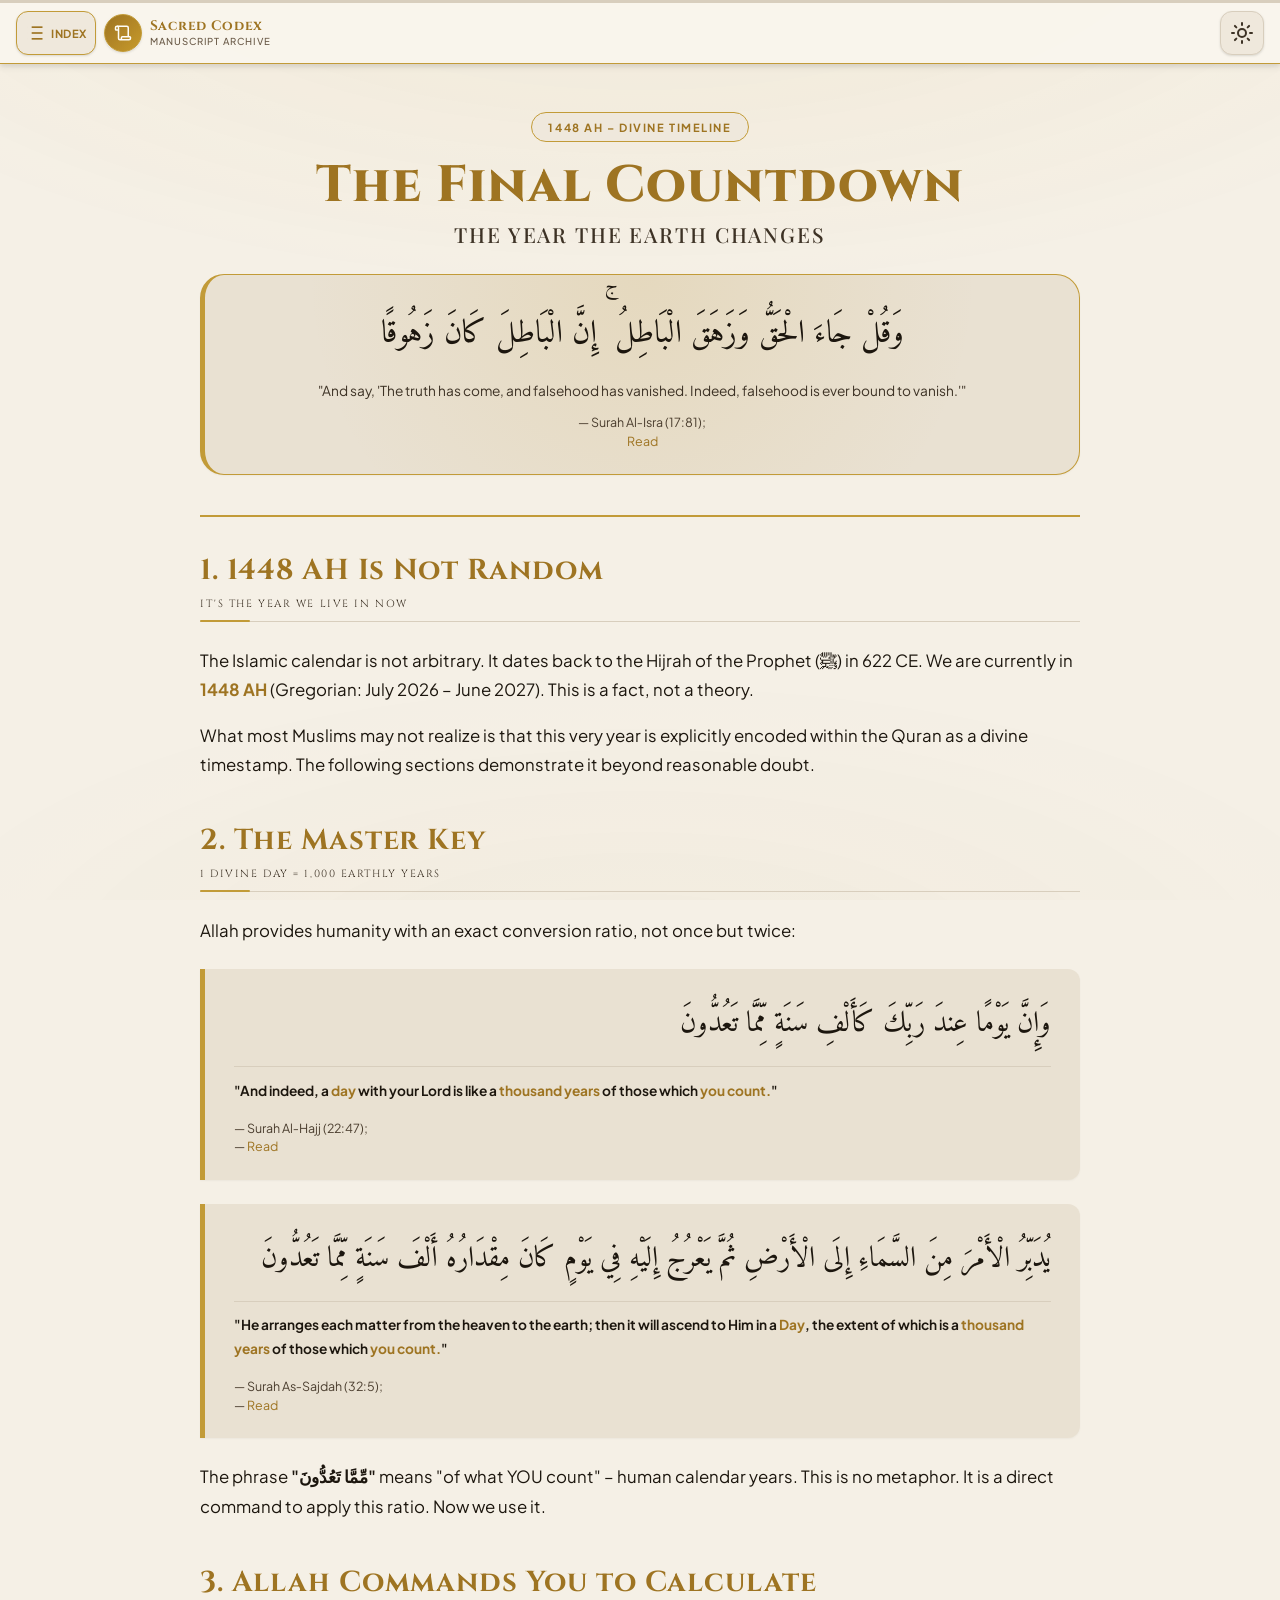
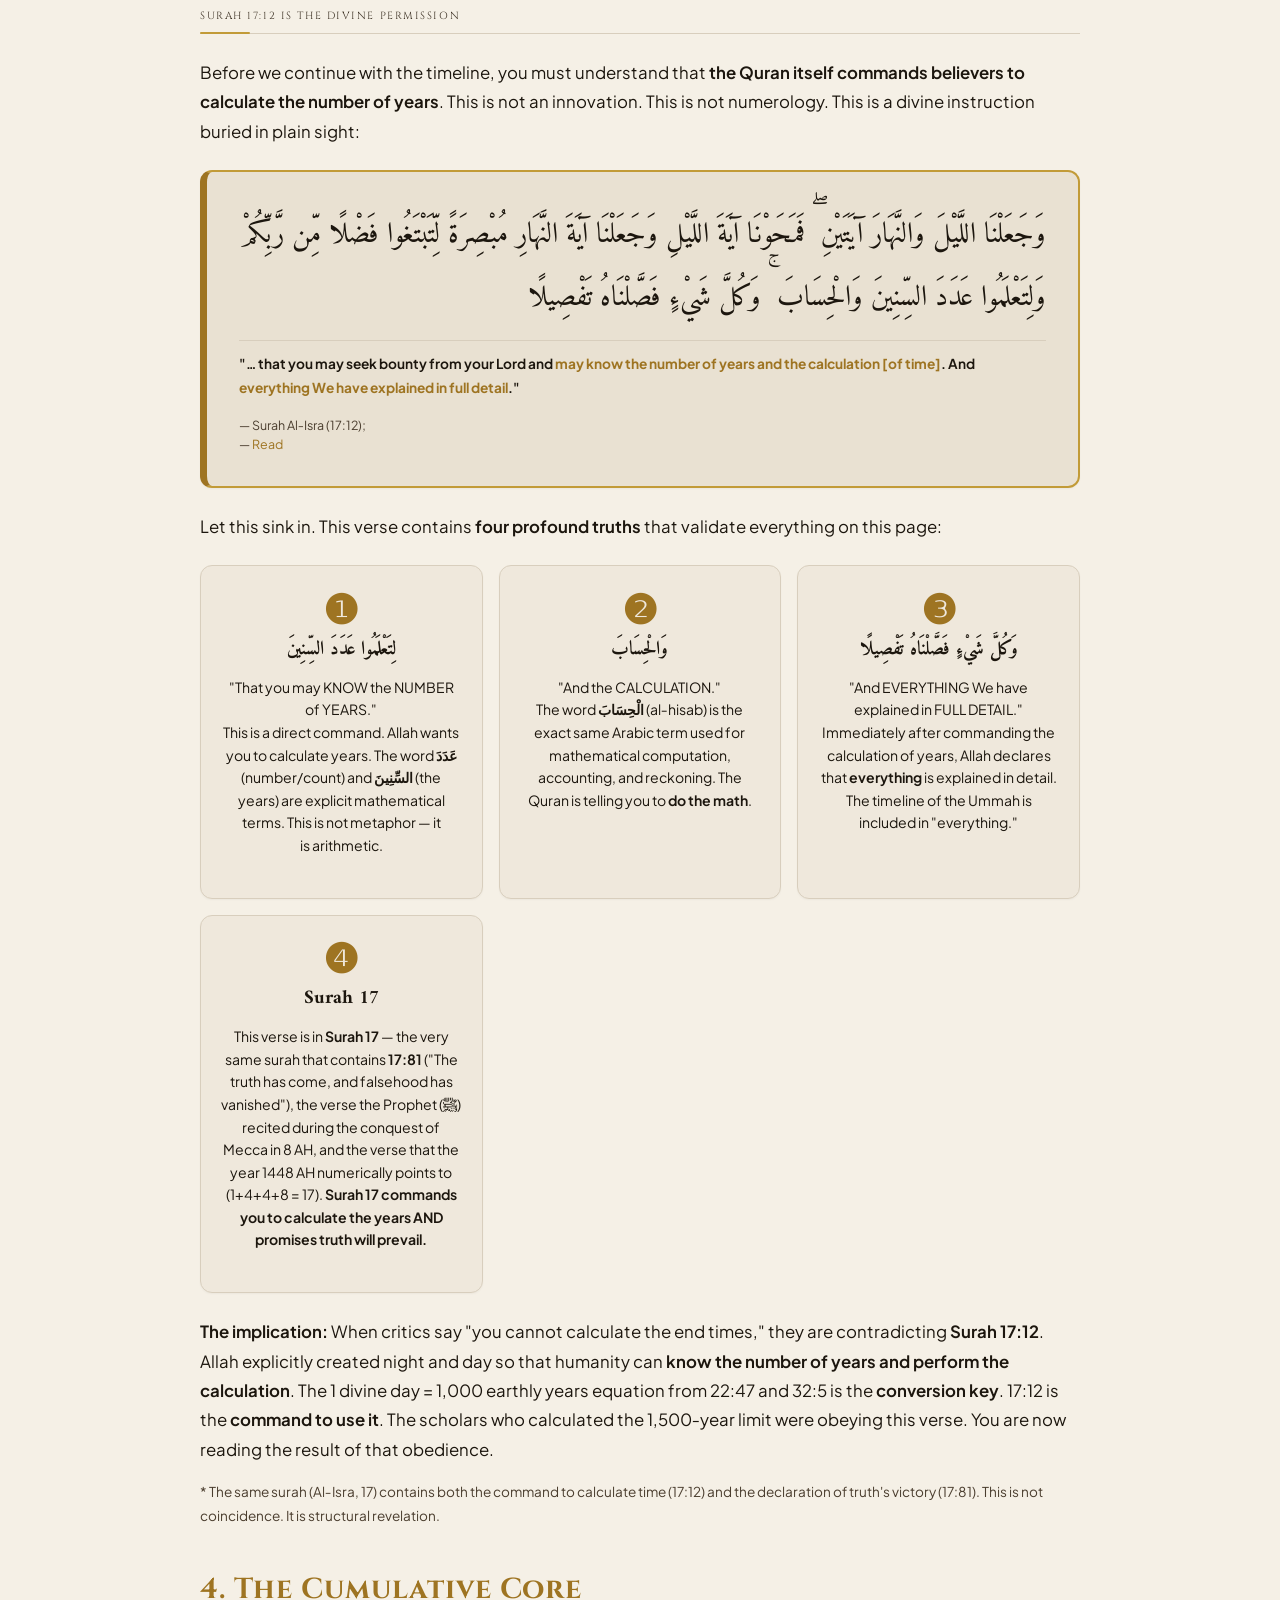
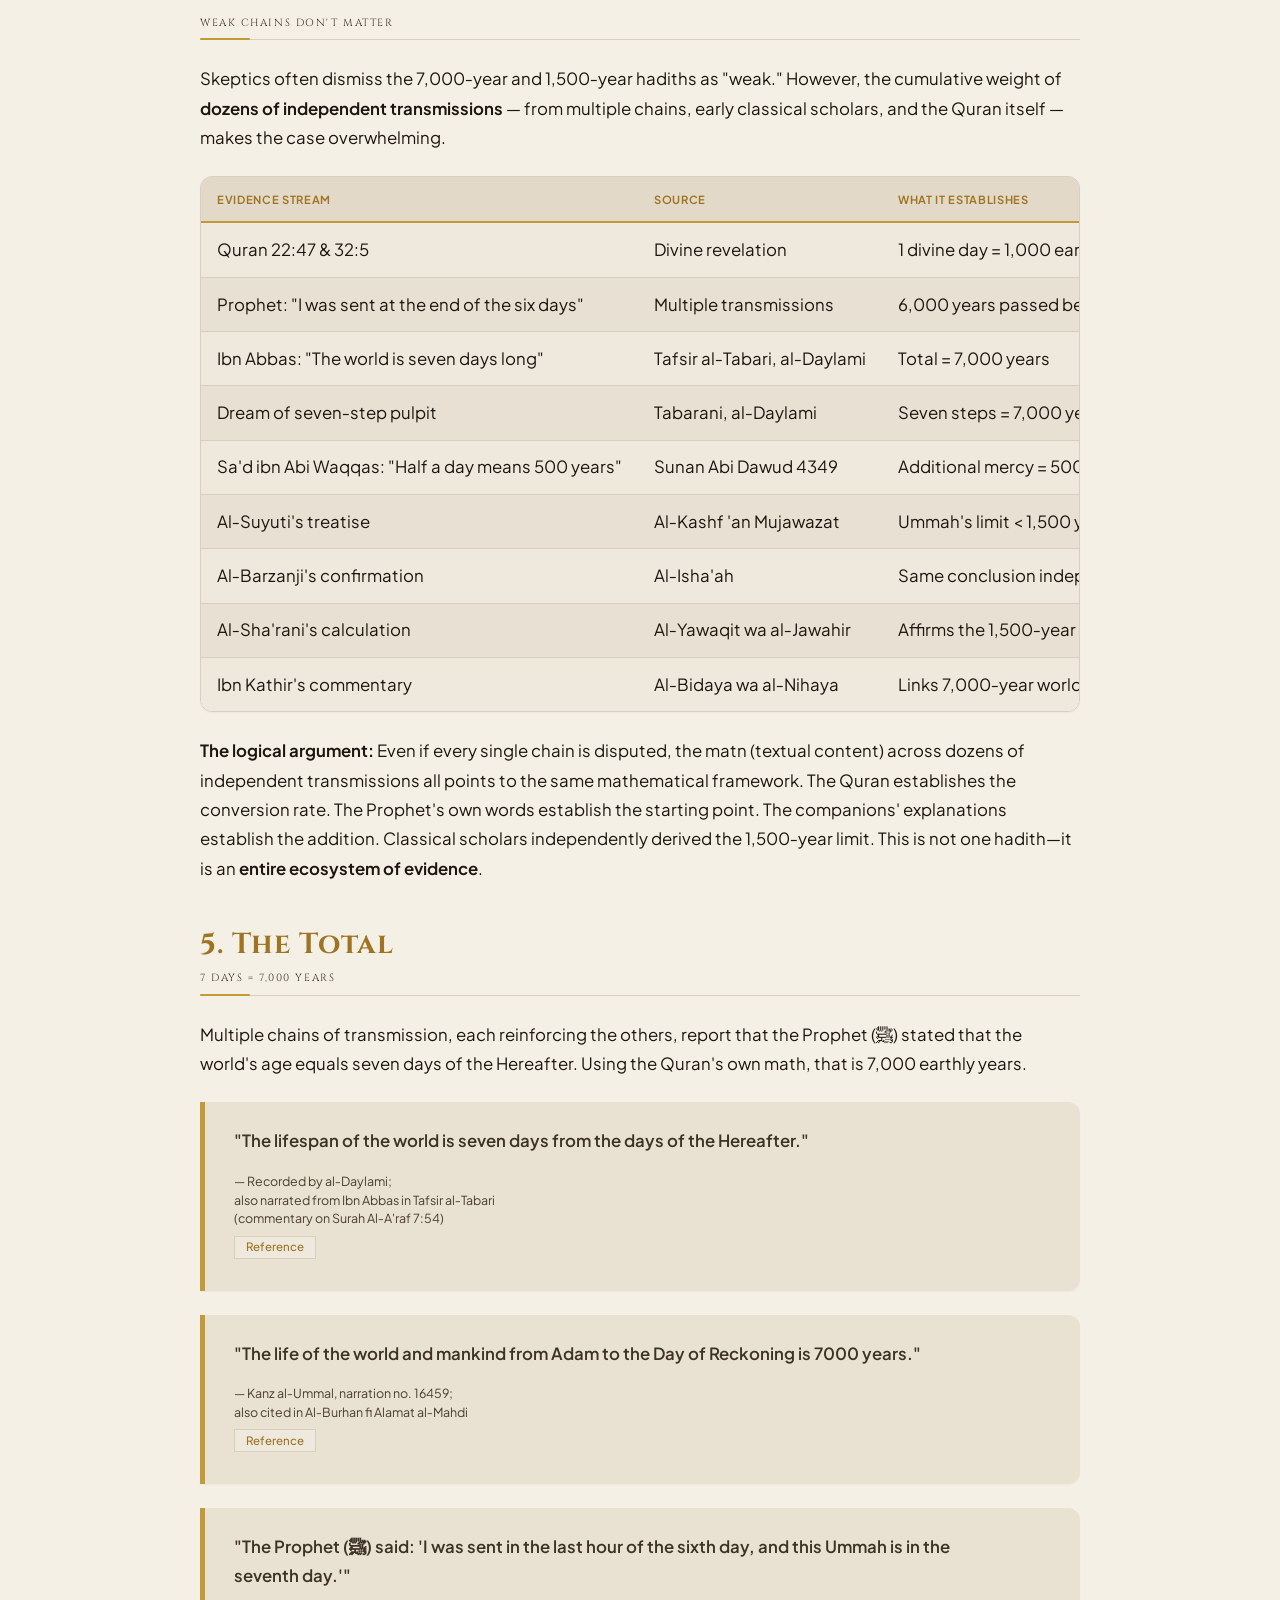
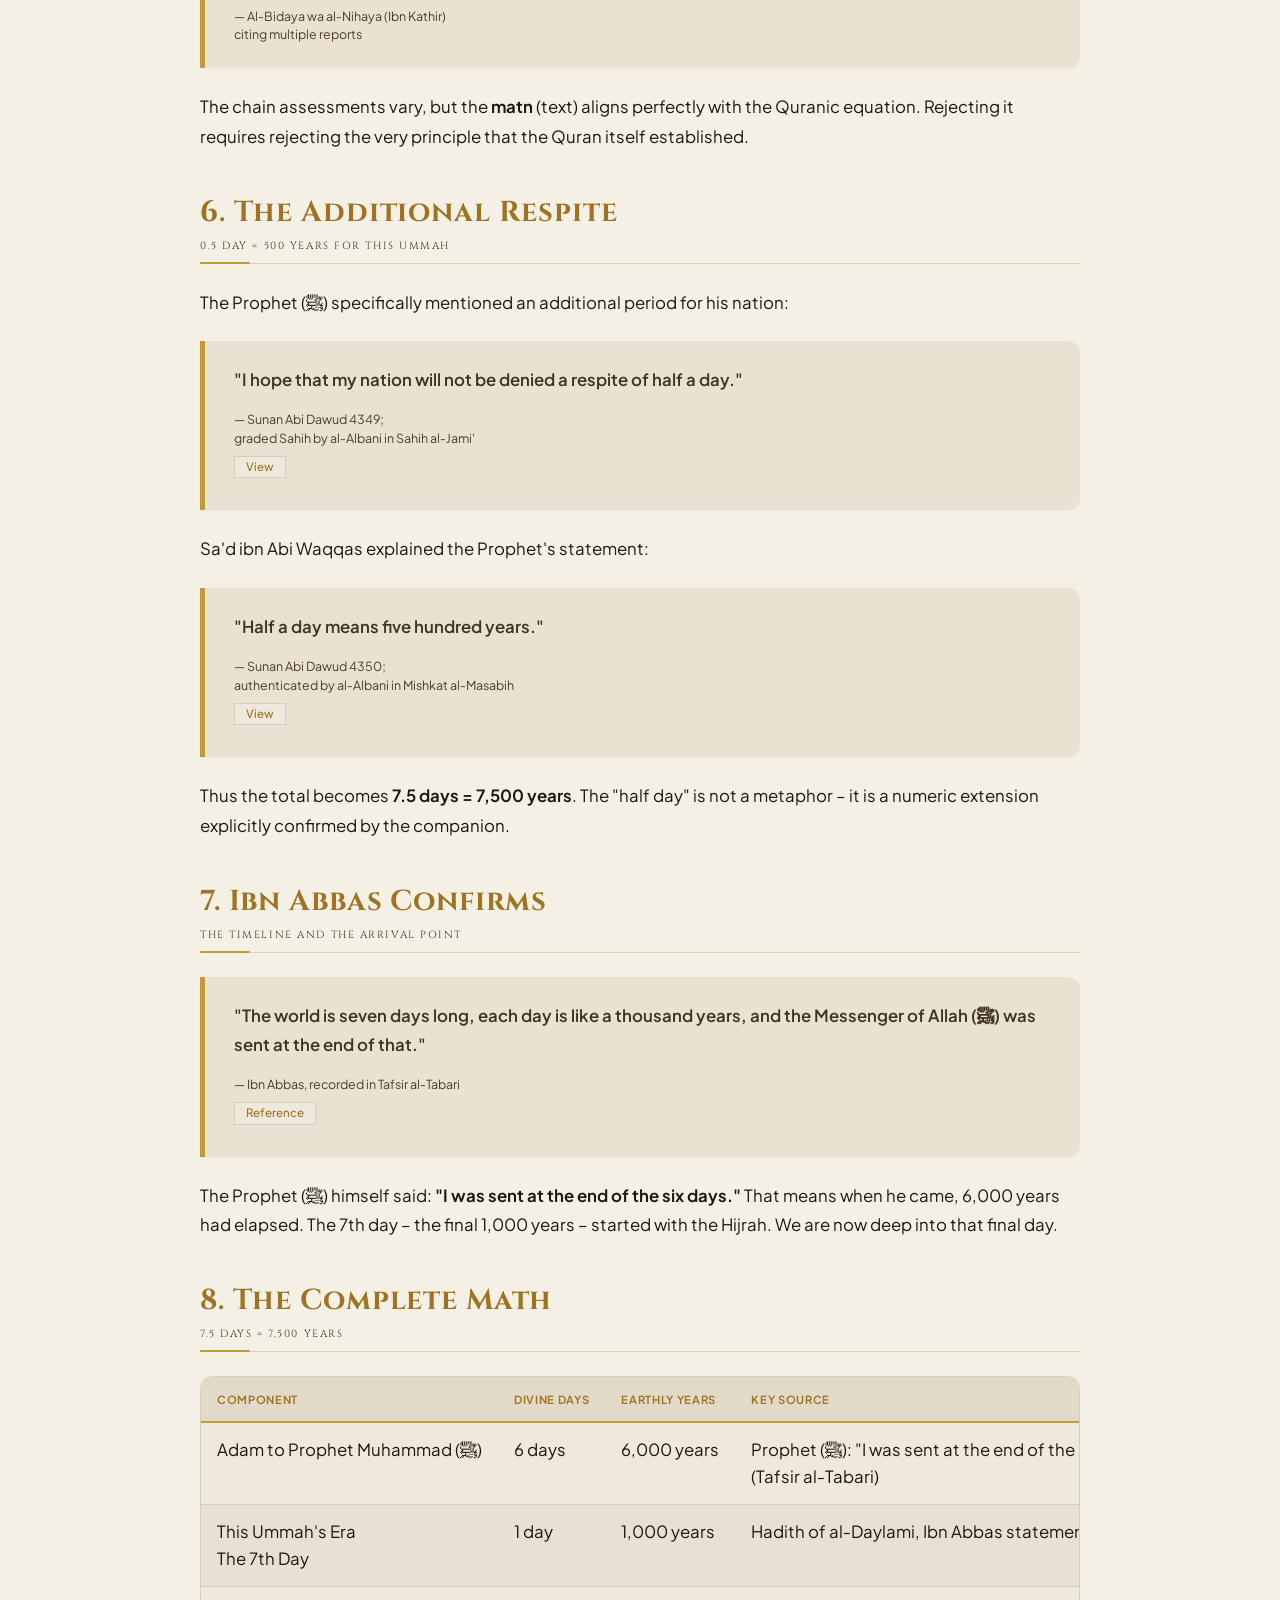
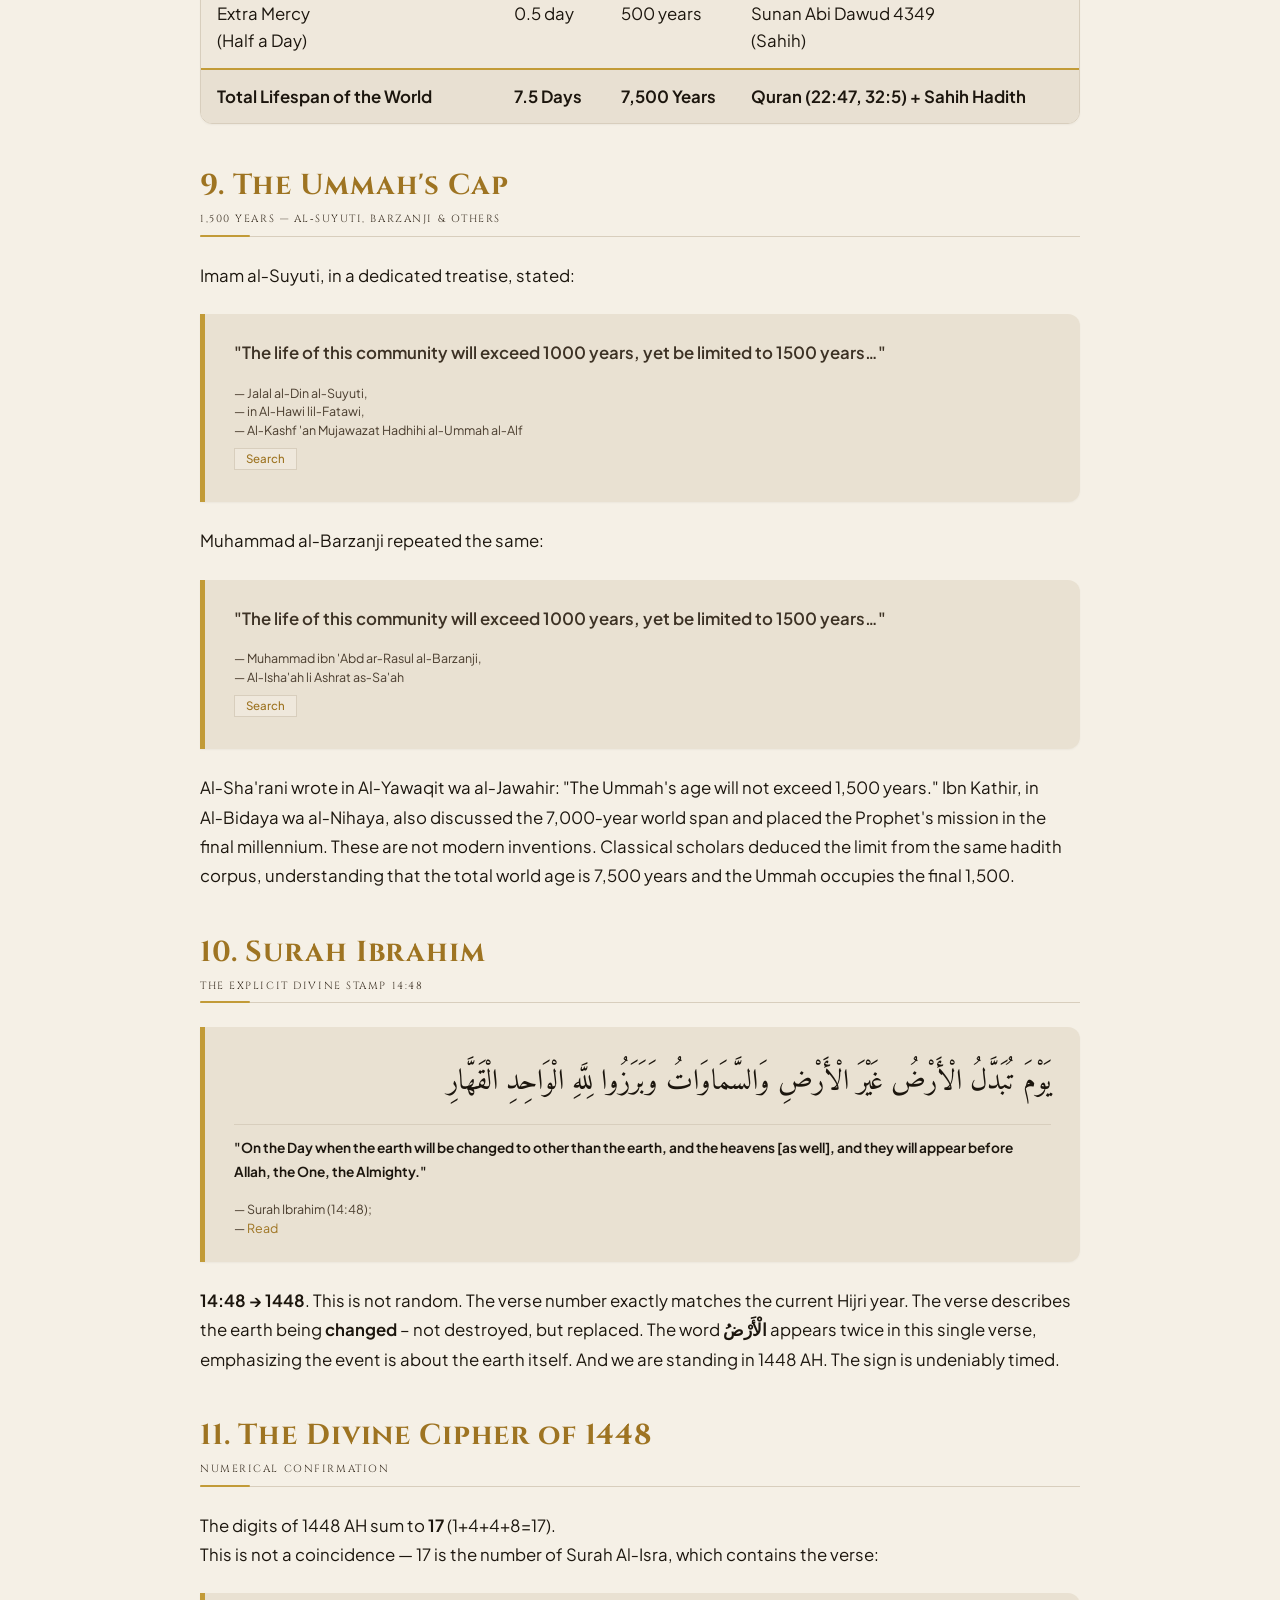
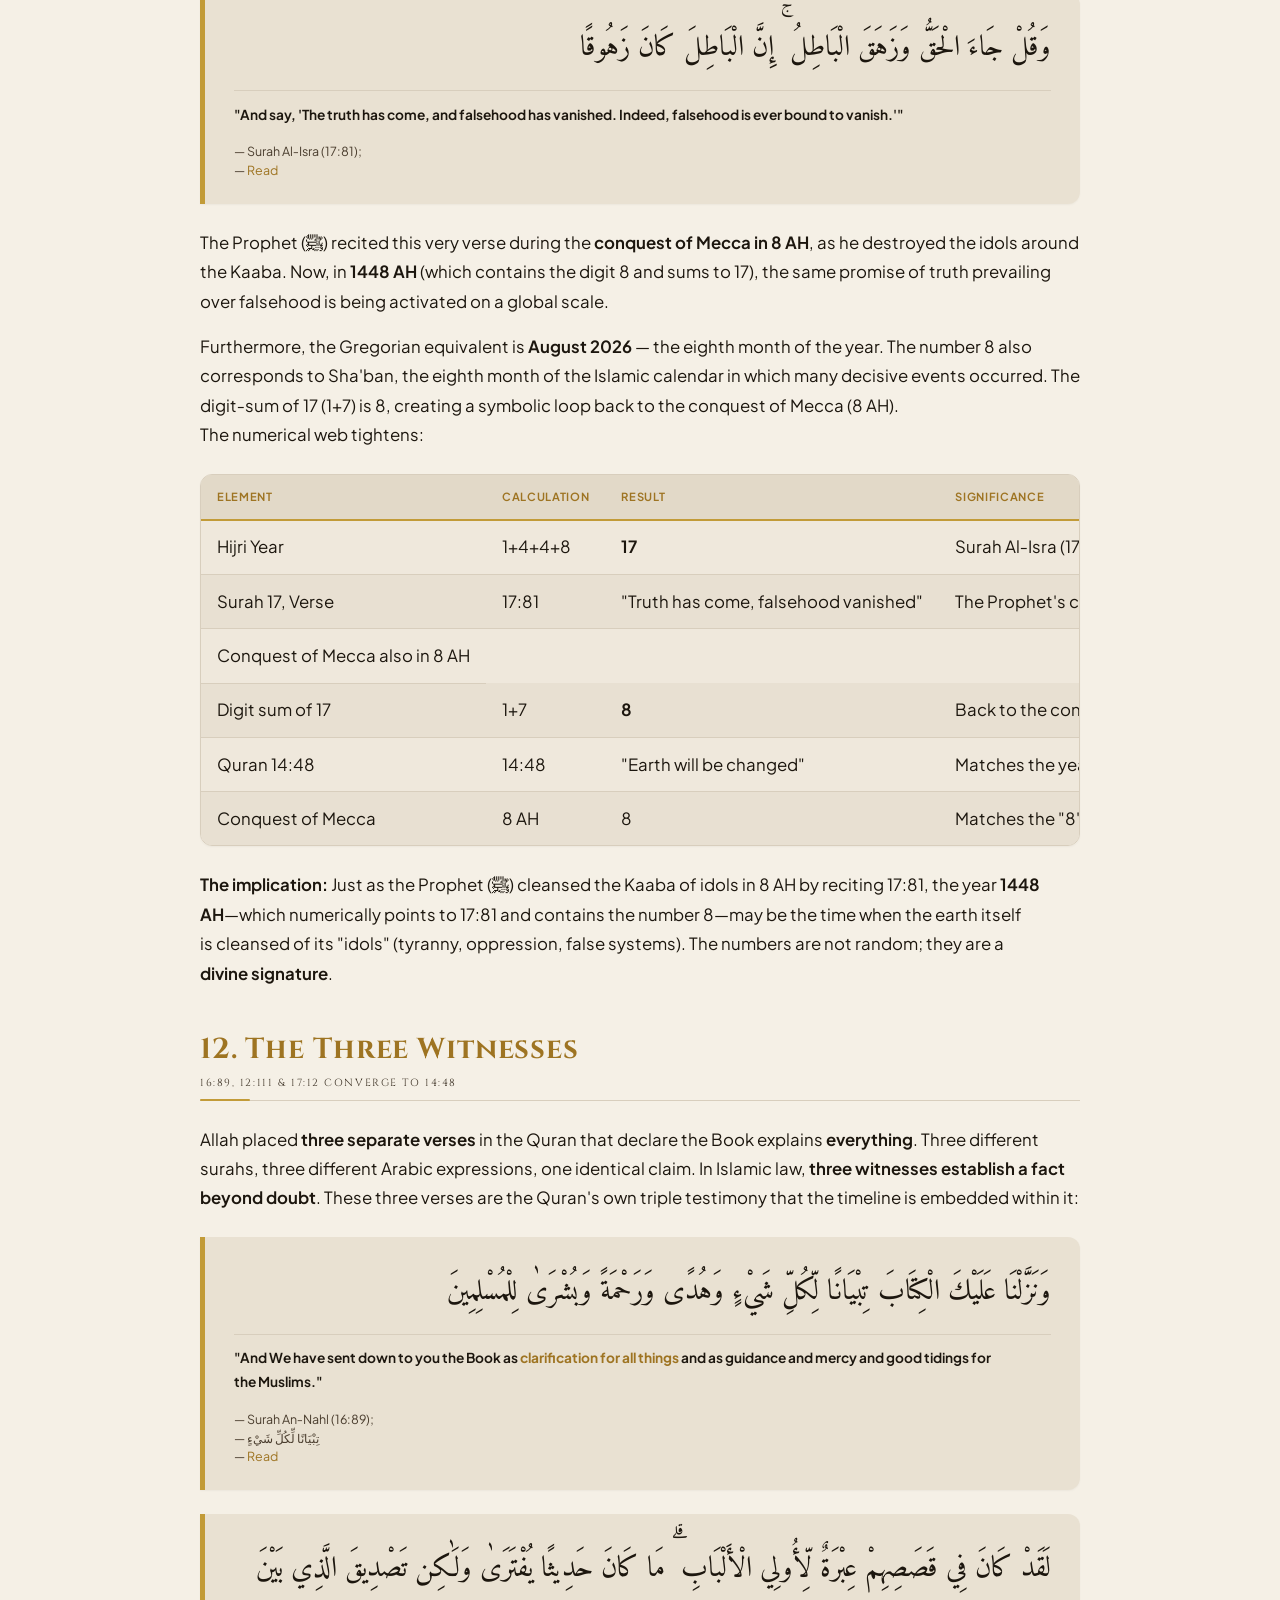
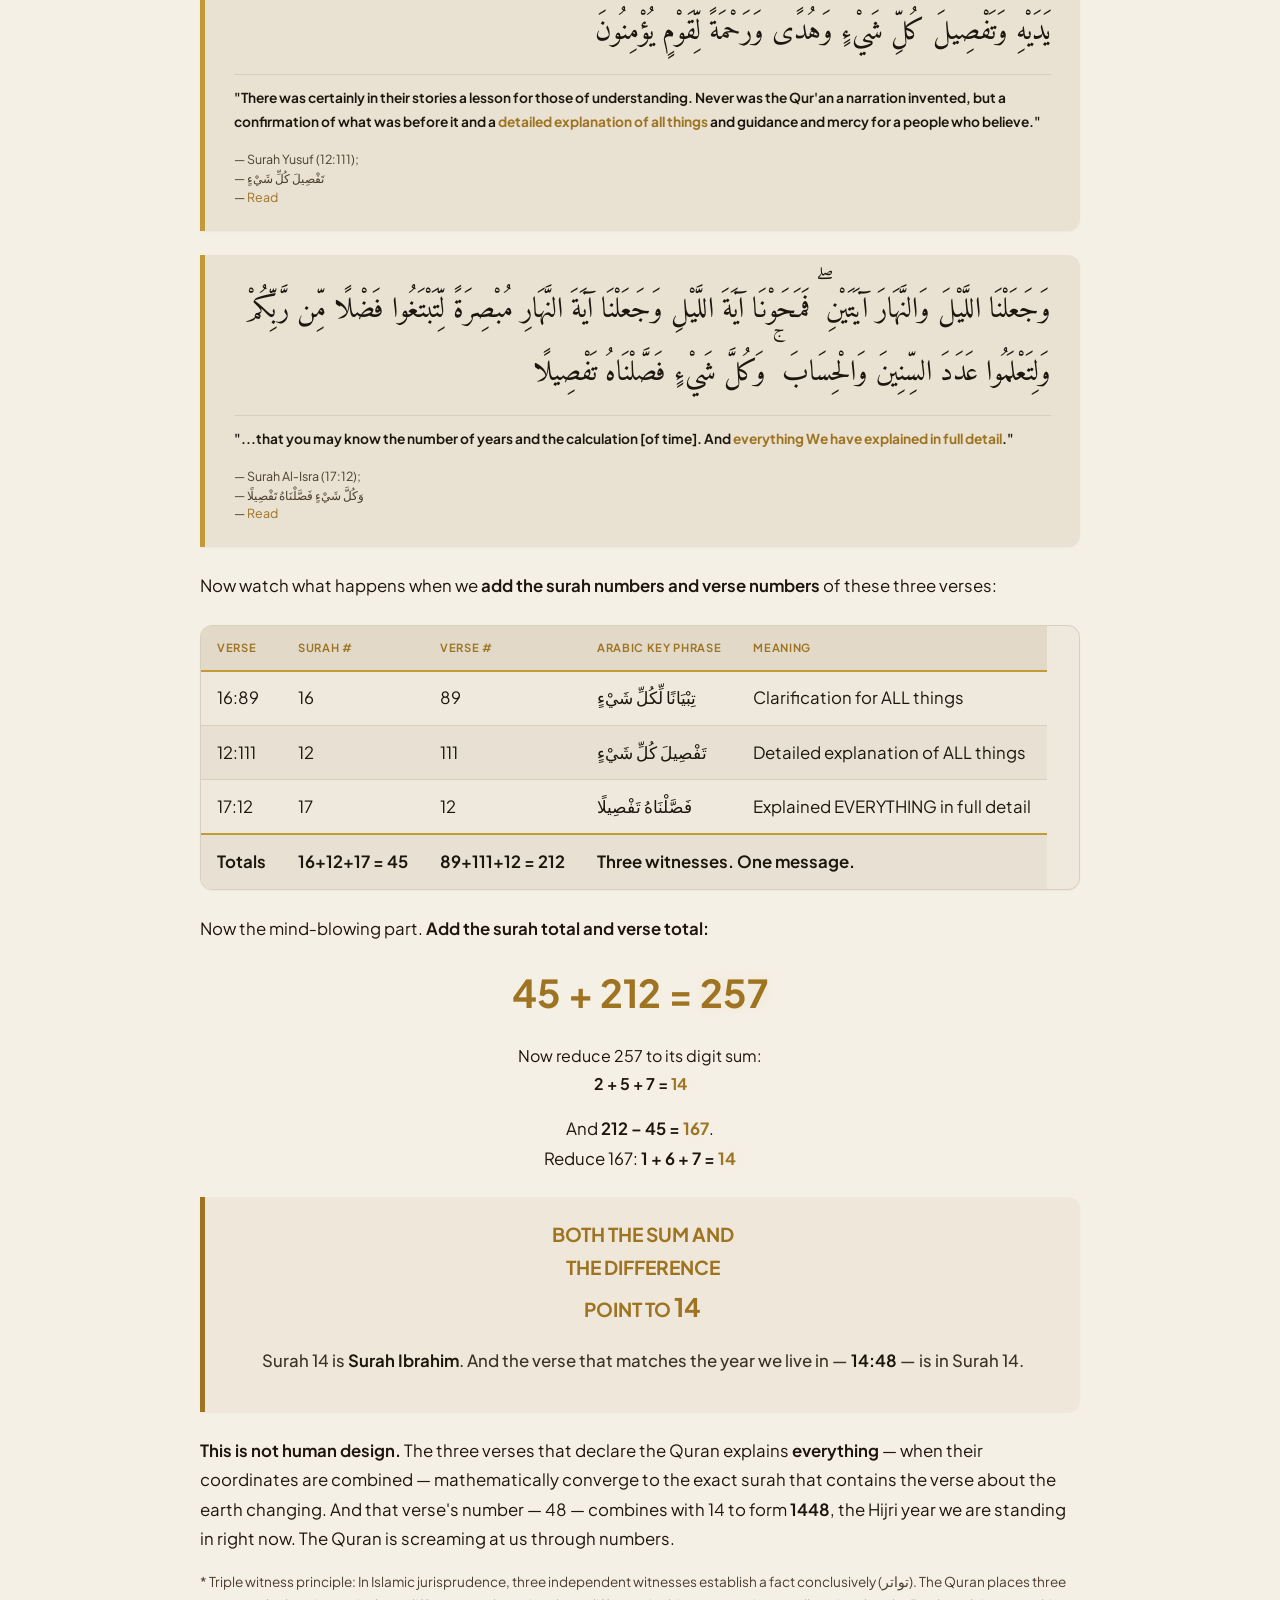
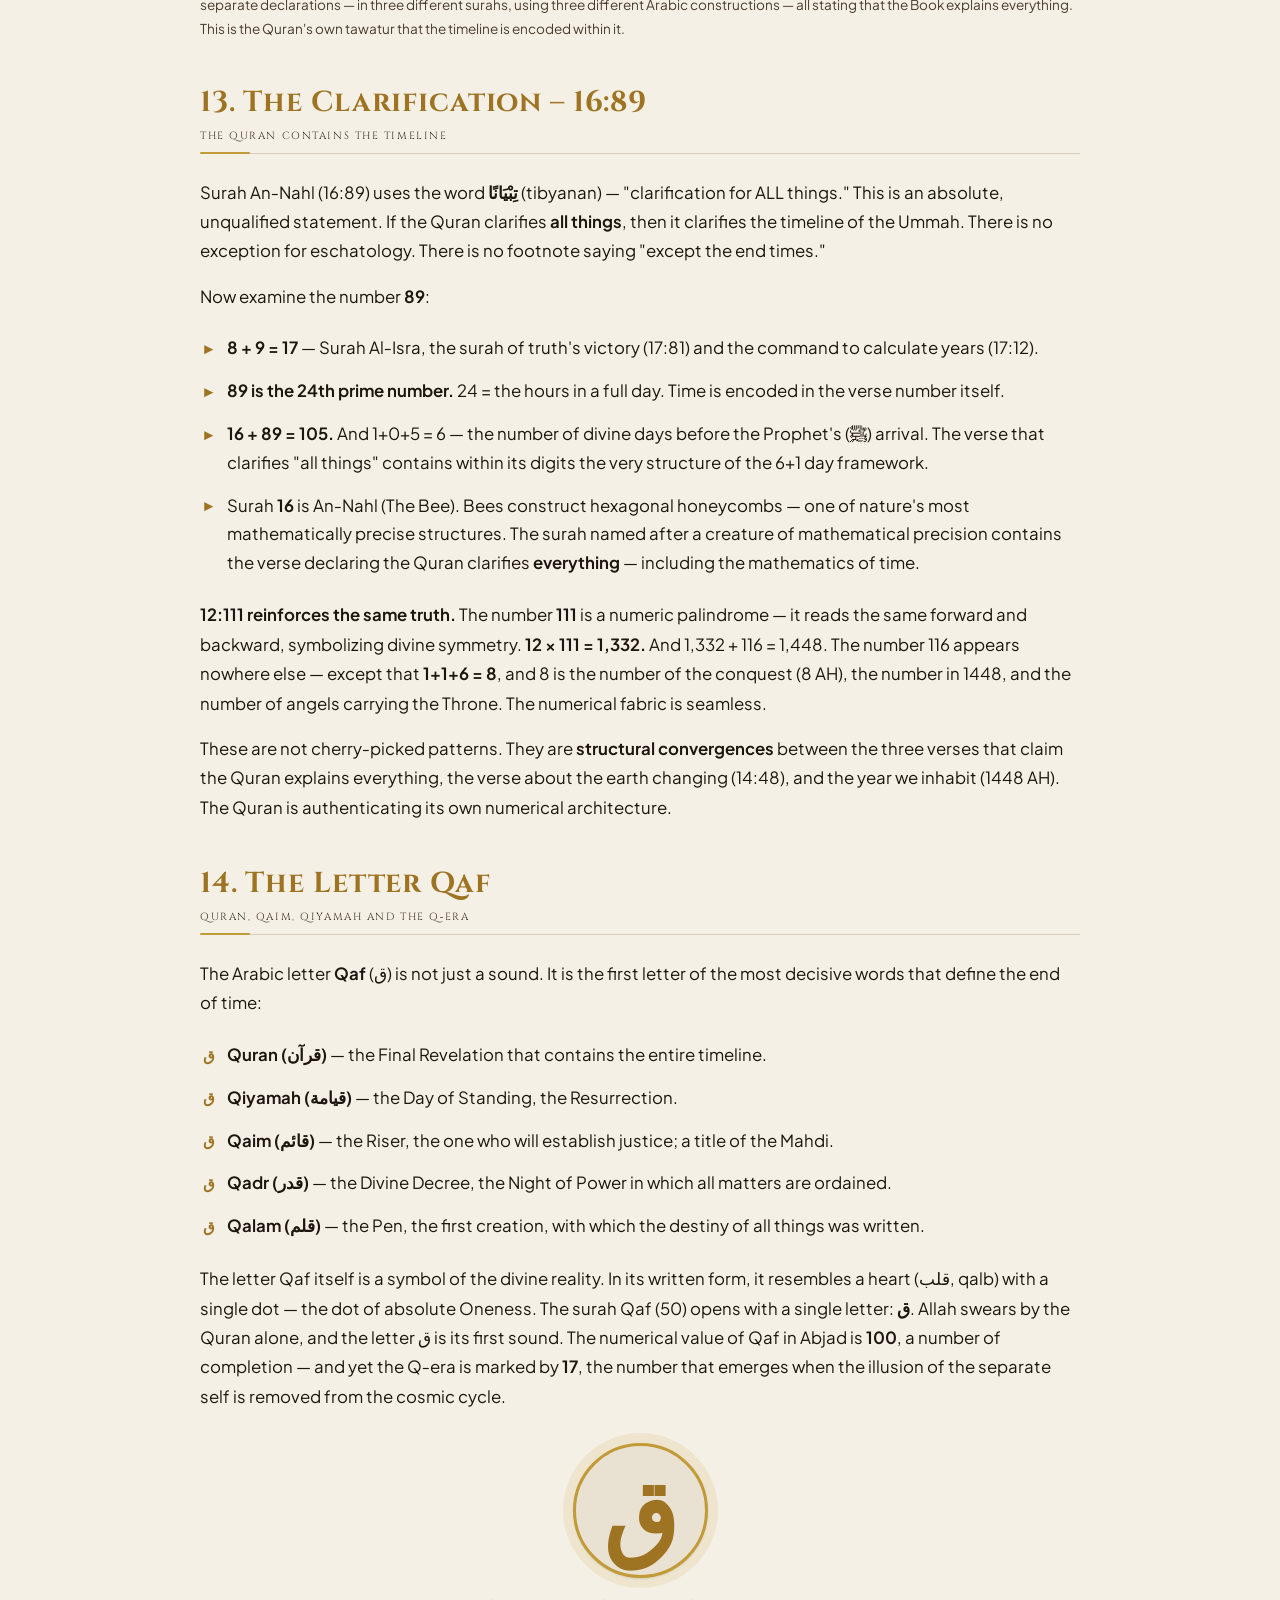
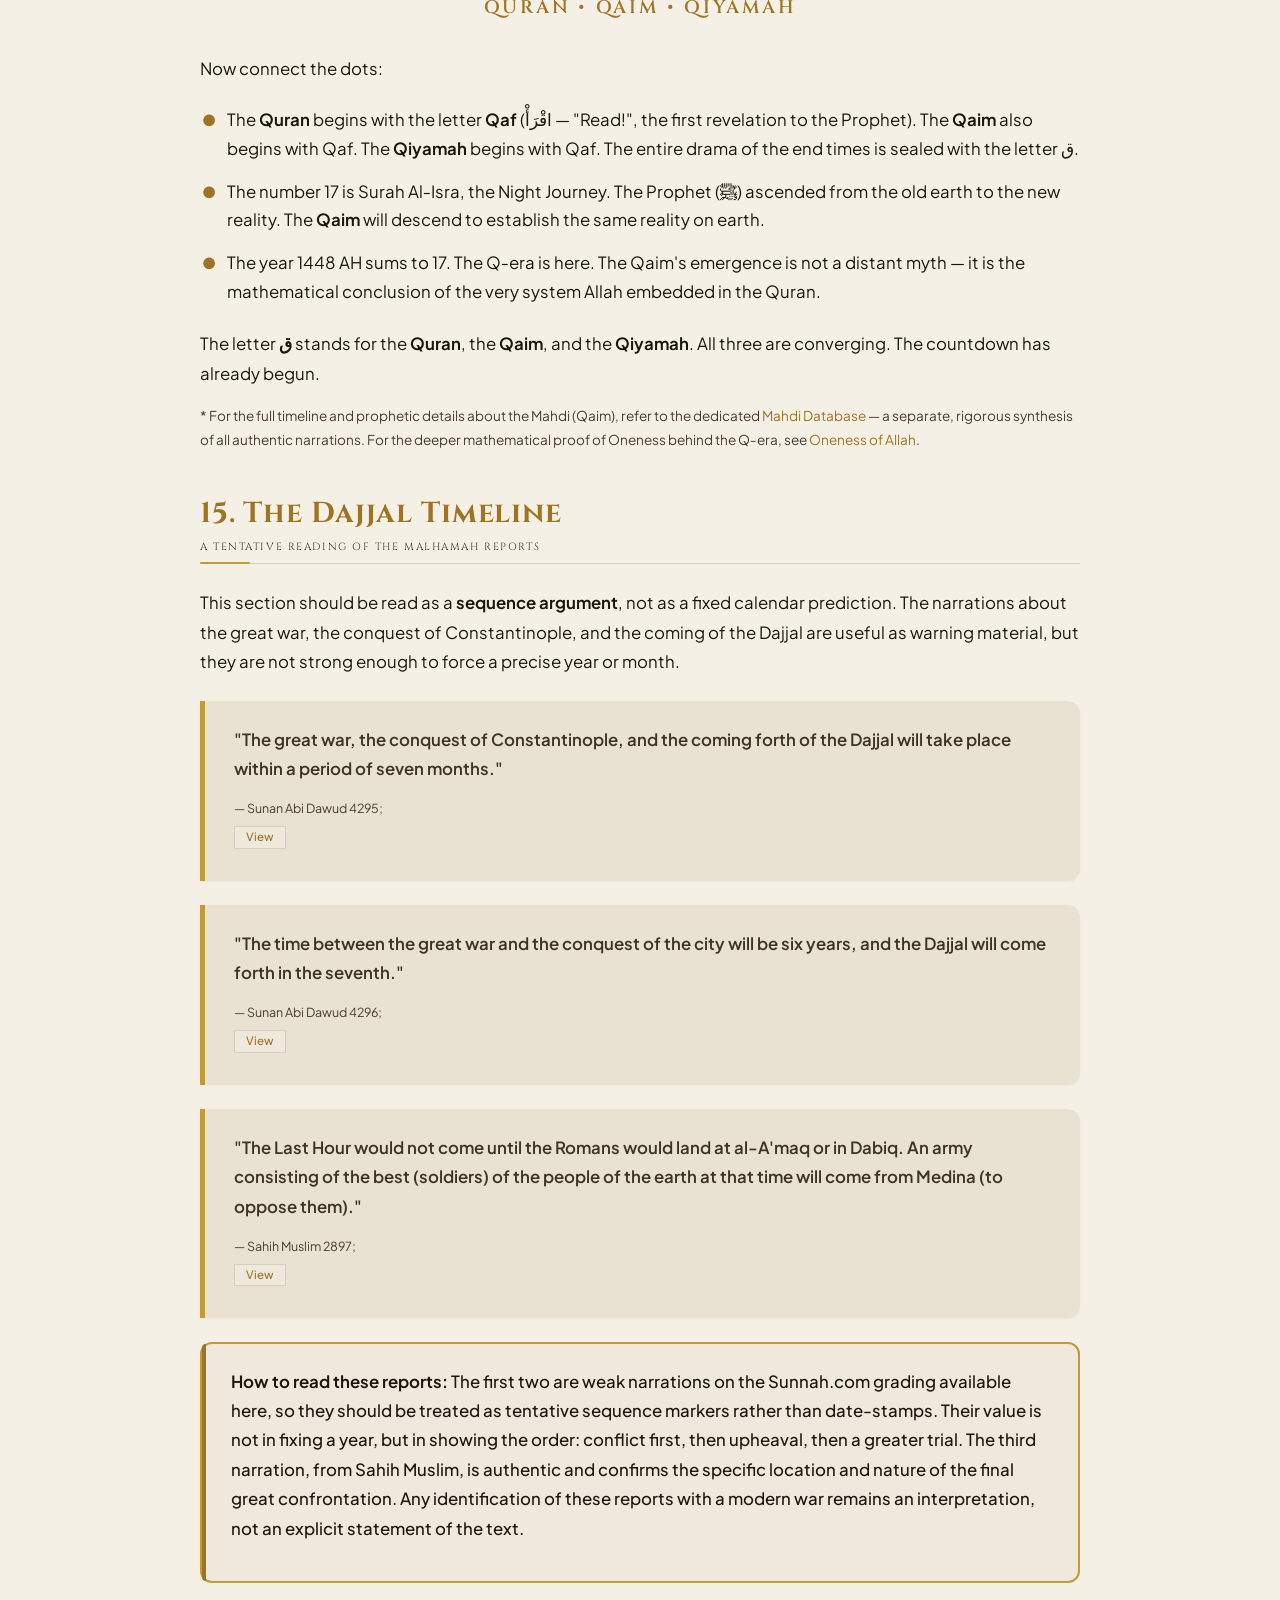
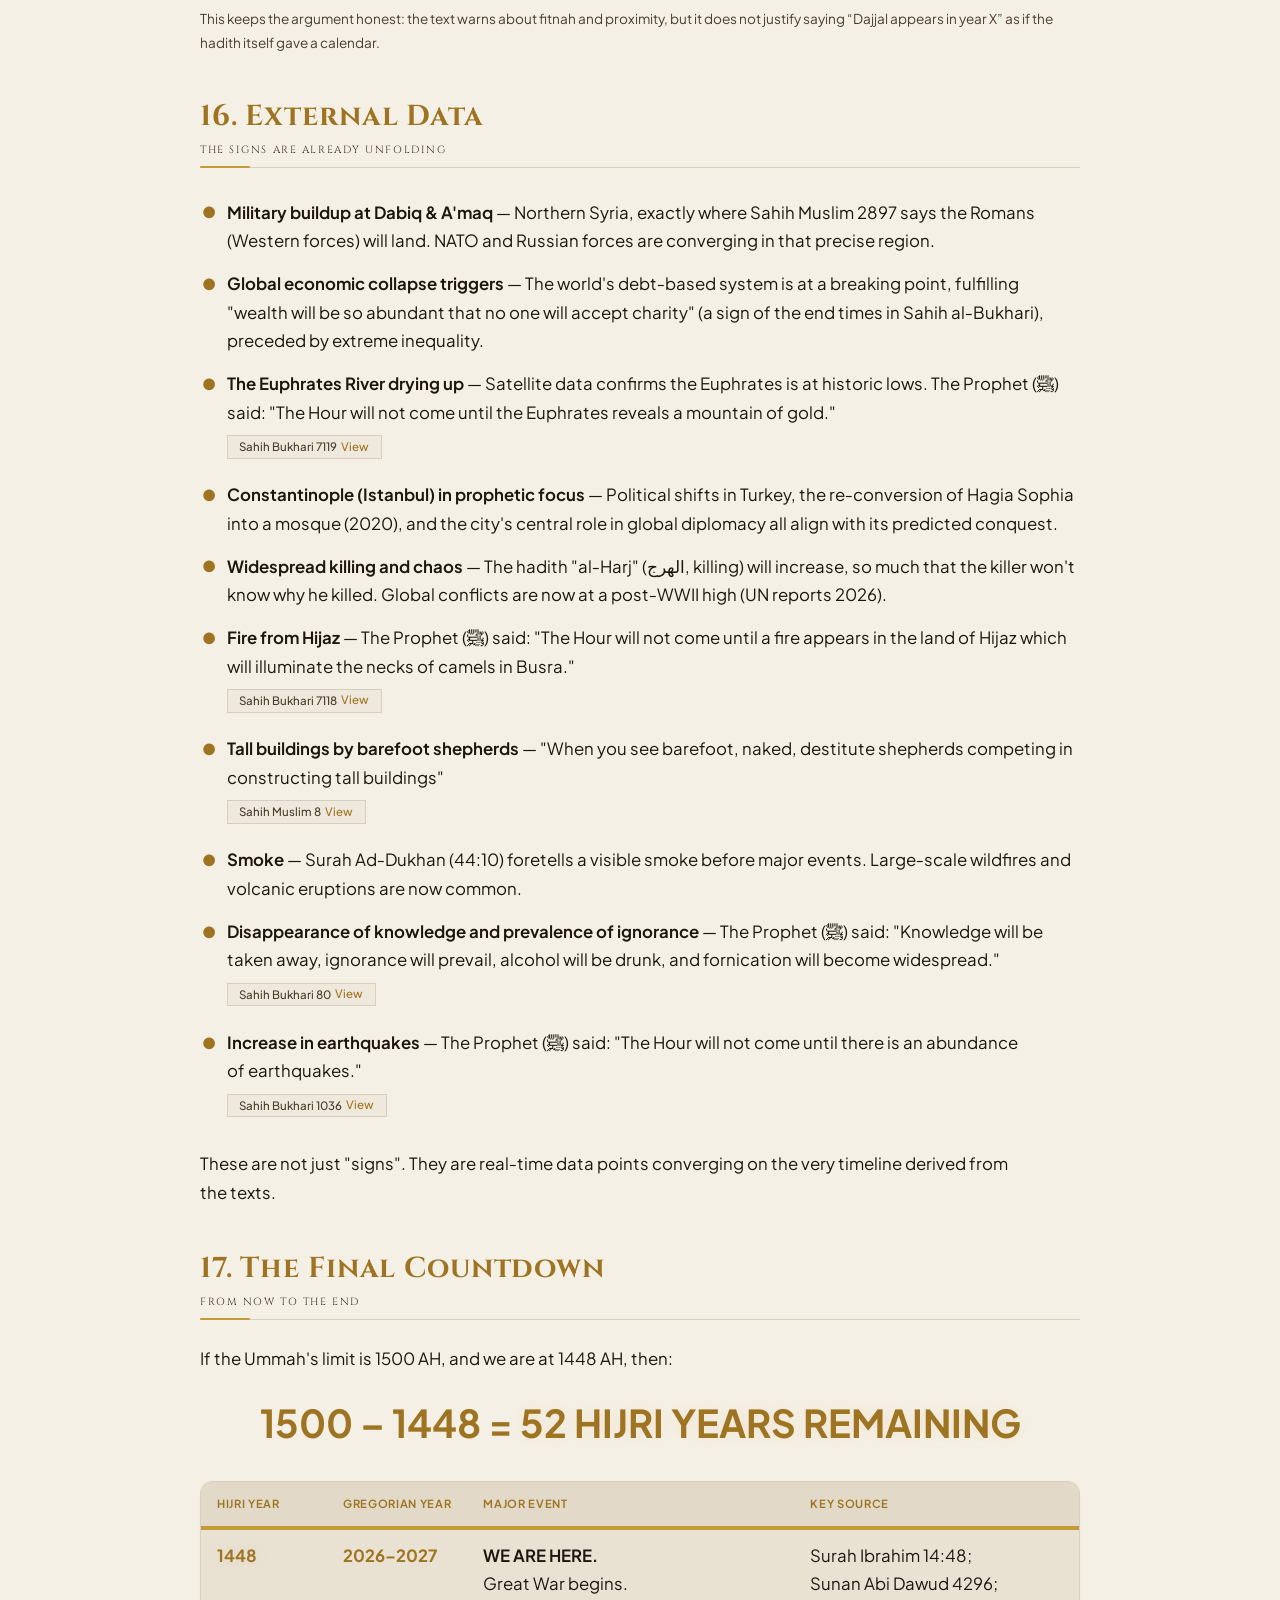
==== index.html @ 3dc33f5f "Add files via upload" ====
<!DOCTYPE html><html lang=en><head><meta charset=UTF-8><meta name=viewport content="width=device-width,initial-scale=1"><meta name=color-scheme content="light dark"><meta name=theme-color content=#faf6ee><meta name=format-detection content="telephone=no"><meta name=description content="Proof from Quran, Hadith, and mathematical convergence."><title>Sacred Codex</title><link rel=canonical href="https://sacredcodex.example/index.html"><meta property=og:type content=article><meta property=og:site_name content="Sacred Codex"><meta property=og:locale content=en><meta property=og:title content="Sacred Codex"><meta property=og:description content="Proof from Quran, Hadith, and mathematical convergence."><meta property=og:url content="https://sacredcodex.example/index.html"><meta name=twitter:card content=summary_large_image><meta name=twitter:title content="Sacred Codex"><meta name=twitter:description content="Proof from Quran, Hadith, and mathematical convergence."><link rel=preconnect href=https://fonts.googleapis.com><link rel=preconnect href=https://fonts.gstatic.com crossorigin><link rel=preload as=style href="https://fonts.googleapis.com/css2?family=Amiri:wght@400;700&family=Cinzel:wght@600;700;800&family=Playfair+Display:ital,wght@0,500;0,600;1,500&family=Plus+Jakarta+Sans:wght@400;500;600;700&display=swap"><link rel=stylesheet media=print onload="this.media='all'" href="https://fonts.googleapis.com/css2?family=Amiri:wght@400;700&family=Cinzel:wght@600;700;800&family=Playfair+Display:ital,wght@0,500;0,600;1,500&family=Plus+Jakarta+Sans:wght@400;500;600;700&display=swap"><noscript><link rel=stylesheet href="https://fonts.googleapis.com/css2?family=Amiri:wght@400;700&family=Cinzel:wght@600;700;800&family=Playfair+Display:ital,wght@0,500;0,600;1,500&family=Plus+Jakarta+Sans:wght@400;500;600;700&display=swap"></noscript><link rel=stylesheet href=style.css><link rel=icon href=favicon.svg type=image/svg+xml><script>!function(){try{var t=localStorage.getItem('theme');t&&'light'!==t&&document.documentElement.setAttribute('data-theme',t)}catch(e){}}();</script><script type=application/ld+json>{"@context":"https://schema.org","@type":"Article","headline":"The Final Countdown","description":"Proof from Quran, Hadith, and mathematical convergence.","inLanguage":"en","isPartOf":{"@type":"WebSite","name":"Sacred Codex","url":"https://sacredcodex.example/"},"url":"https://sacredcodex.example/index.html","publisher":{"@type":"Organization","name":"Sacred Codex"}}</script></head><body><a class=skip-link href=#main-content>Skip to main content</a><div class=page><header class=site-header><div class=progress-bar><div class=progress-bar__fill id=progressBarInner></div></div><div class=header__container><div class=header__brand><button class="btn btn--sidebar-toggle" type=button id=sidebarToggle aria-label="Toggle navigation" aria-controls=sidebarNav aria-expanded=false><svg aria-hidden=true width=20 height=20 viewBox="0 0 24 24" fill=none stroke=currentColor stroke-width=2><path d="M3 5h.01"/><path d="M3 12h.01"/><path d="M3 19h.01"/><path d="M8 5h13"/><path d="M8 12h13"/><path d="M8 19h13"/></svg><span class=btn__label>Index</span></button><button type=button class=logo-link id=brandScrollTop aria-label="Scroll to top"><span class=logo-icon><svg aria-hidden=true width=24 height=24 viewBox="0 0 24 24" fill=none stroke=currentColor stroke-width=2><path d="M19 17V5a2 2 0 0 0-2-2H4"/><path d="M8 21h12a2 2 0 0 0 2-2v-1a1 1 0 0 0-1-1H11a1 1 0 0 0-1 1v1a2 2 0 1 1-4 0V5a2 2 0 1 0-4 0v2a1 1 0 0 0 1 1h3"/></svg></span><span class=logo-text><span class=logo-text__title>Sacred Codex</span><span class=logo-text__sub>Manuscript Archive</span></span></button></div><div class=header__actions><button class="btn btn--icon" id=themeToggle aria-label="Switch theme" title="Switch Theme"><svg id=themeIcon aria-hidden=true width=24 height=24 viewBox="0 0 24 24" fill=none stroke=currentColor stroke-width=2 stroke-linecap=round stroke-linejoin=round><circle cx=12 cy=12 r="4"/><path d="M12 2v2"/><path d="M12 20v2"/><path d="m4.93 4.93 1.41 1.41"/><path d="m17.66 17.66 1.41 1.41"/><path d="M2 12h2"/><path d="M20 12h2"/><path d="m6.34 17.66-1.41 1.41"/><path d="m19.07 4.93-1.41 1.41"/></svg></button></div></div></header><div class=sidebar-overlay id=sidebarOverlay aria-hidden=true></div><nav class=sidebar id=sidebarNav tabindex=-1 aria-label="Main navigation"><a href=index.html aria-current=page>The Final Countdown</a><a href=mahdi-database.html>Mahdi Database</a><a href=tawhid.html>Oneness of Allah</a><div class=sidebar__themes role=group aria-label="Theme"><button type=button class="sidebar__theme-btn active-theme" data-theme-value=light aria-pressed=true><svg aria-hidden=true width=24 height=24 viewBox="0 0 24 24" fill=none stroke=currentColor stroke-width=2><circle cx=12 cy=12 r="4"/><path d="M12 2v2"/><path d="M12 20v2"/></svg> Parchment</button><button type=button class=sidebar__theme-btn data-theme-value=dark aria-pressed=false><svg aria-hidden=true width=24 height=24 viewBox="0 0 24 24" fill=none stroke=currentColor stroke-width=2><path d="M12 3a6 6 0 0 0 9 9 9 9 0 1 1-9-9Z"/></svg> Dark</button><button type=button class=sidebar__theme-btn data-theme-value=manuscript aria-pressed=false><svg aria-hidden=true width=24 height=24 viewBox="0 0 24 24" fill=none stroke=currentColor stroke-width=2><path d="M19 17V5a2 2 0 0 0-2-2H4"/><path d="M8 21h12a2 2 0 0 0 2-2v-1a1 1 0 0 0-1-1H11a1 1 0 0 0-1 1v1a2 2 0 1 1-4 0V5a2 2 0 1 0-4 0v2a1 1 0 0 0 1 1h3"/></svg> Manuscript</button></div></nav><main id=main-content class=main-content><article class=article><header class=article__header><span class=badge>1448 AH – Divine Timeline</span><h1>The Final Countdown</h1><p class=article__subtitle>The Year the Earth Changes</p><div class="verse-box verse-box--illuminated"><p lang=ar dir=rtl class="arabic">وَقُلْ جَاءَ الْحَقُّ وَزَهَقَ الْبَاطِلُ ۚ إِنَّ الْبَاطِلَ كَانَ زَهُوقًا</p><p class=verse-box__translation>"And say, 'The truth has come, and falsehood has vanished. Indeed, falsehood is ever bound to vanish.'"</p><p class=verse-box__source>— Surah Al‑Isra (17:81);<br><a href=https://quran.com/al-isra/81 target=_blank rel=noopener>Read</a></p></div></header><section class=section><h2>1. 1448 AH Is Not Random <small>It's the year we live in now</small></h2><p>The Islamic calendar is not arbitrary. It dates back to the Hijrah of the Prophet (ﷺ) in 622 CE. We are currently in <strong class=highlight>1448 AH</strong> (Gregorian: July 2026 – June 2027). This is a fact, not a theory.</p><p>What most Muslims may not realize is that this very year is explicitly encoded within the Quran as a divine timestamp. The following sections demonstrate it beyond reasonable doubt.</p></section><section class=section><h2>2. The Master Key <small>1 Divine Day = 1,000 Earthly Years</small></h2><p>Allah provides humanity with an exact conversion ratio, not once but twice:</p><blockquote class=verse-box><p lang=ar dir=rtl class="arabic">وَإِنَّ يَوْمًا عِندَ رَبِّكَ كَأَلْفِ سَنَةٍ مِّمَّا تَعُدُّونَ</p><p class=verse-box__translation><strong>"And indeed, a <span class=highlight>day</span> with your Lord is like a <span class=highlight> thousand years</span> of those which <span class=highlight> you count.</span>"</strong></p><cite class=verse-box__source>— Surah Al‑Hajj (22:47);<br>— <a href=https://quran.com/al-hajj/47 target=_blank rel=noopener>Read</a></cite></blockquote><blockquote class=verse-box><p lang=ar dir=rtl class="arabic">يُدَبِّرُ الْأَمْرَ مِنَ السَّمَاءِ إِلَى الْأَرْضِ ثُمَّ يَعْرُجُ إِلَيْهِ فِي يَوْمٍ كَانَ مِقْدَارُهُ أَلْفَ سَنَةٍ مِّمَّا تَعُدُّونَ</p><p class=verse-box__translation><strong>"He arranges each matter from the heaven to the earth; then it will ascend to Him in a <span class=highlight>Day</span>, the extent of which is a <span class=highlight>thousand years</span> of those which <span class=highlight> you count.</span>"</strong></p><cite class=verse-box__source>— Surah As‑Sajdah (32:5);<br>— <a href=https://quran.com/as-sajdah/5 target=_blank rel=noopener>Read</a></cite></blockquote><p>The phrase <strong>"مِّمَّا تَعُدُّونَ"</strong> means "of what YOU count" – human calendar years. This is no metaphor. It is a direct command to apply this ratio. Now we use it.</p></section><section class=section><h2>3. Allah Commands You to Calculate <small>Surah 17:12 is the Divine Permission</small></h2><p>Before we continue with the timeline, you must understand that <strong>the Quran itself commands believers to calculate the number of years</strong>. This is not an innovation. This is not numerology. This is a divine instruction buried in plain sight:</p><div class="verse-box verse-box--command"><p lang=ar dir=rtl class="arabic">وَجَعَلْنَا اللَّيْلَ وَالنَّهَارَ آيَتَيْنِ ۖ فَمَحَوْنَا آيَةَ اللَّيْلِ وَجَعَلْنَا آيَةَ النَّهَارِ مُبْصِرَةً لِّتَبْتَغُوا فَضْلًا مِّن رَّبِّكُمْ وَلِتَعْلَمُوا عَدَدَ السِّنِينَ وَالْحِسَابَ ۚ وَكُلَّ شَيْءٍ فَصَّلْنَاهُ تَفْصِيلًا</p><p class=verse-box__translation><strong>"… that you may seek bounty from your Lord and <span class=highlight>may know the number of years and the calculation [of time]</span>. And <span class=highlight>everything We have explained in full detail</span>."</strong></p><cite class=verse-box__source>— Surah Al‑Isra (17:12);<br>— <a href=https://quran.com/al-isra/12 target=_blank rel=noopener>Read</a></cite></div><p>Let this sink in. This verse contains <strong>four profound truths</strong> that validate everything on this page:</p><div class=truth-grid><div class=truth-card><span class=truth-card__num>❶</span><p lang=ar dir=rtl class="truth-card__arabic">لِتَعْلَمُوا عَدَدَ السِّنِينَ</p><p class=truth-card__desc>"That you may KNOW the NUMBER of YEARS."<br>This is a direct command. Allah wants you to calculate years. The word <strong>عَدَدَ</strong> (number/count) and <strong>السِّنِينَ</strong> (the years) are explicit mathematical terms. This is not metaphor — it is arithmetic.</p></div><div class=truth-card><span class=truth-card__num>❷</span><p lang=ar dir=rtl class="truth-card__arabic">وَالْحِسَابَ</p><p class=truth-card__desc>"And the CALCULATION."<br>The word <strong>الْحِسَابَ</strong> (al‑hisab) is the exact same Arabic term used for mathematical computation, accounting, and reckoning. The Quran is telling you to <strong>do the math</strong>.</p></div><div class=truth-card><span class=truth-card__num>❸</span><p lang=ar dir=rtl class="truth-card__arabic">وَكُلَّ شَيْءٍ فَصَّلْنَاهُ تَفْصِيلًا</p><p class=truth-card__desc>"And EVERYTHING We have explained in FULL DETAIL."<br>Immediately after commanding the calculation of years, Allah declares that <strong>everything</strong> is explained in detail. The timeline of the Ummah is included in "everything."</p></div><div class=truth-card><span class=truth-card__num>❹</span><p lang=ar dir=rtl class="truth-card__arabic">Surah 17</p><p class=truth-card__desc>This verse is in <strong>Surah 17</strong> — the very same surah that contains <strong>17:81</strong> ("The truth has come, and falsehood has vanished"), the verse the Prophet (ﷺ) recited during the conquest of Mecca in 8 AH, and the verse that the year 1448 AH numerically points to (1+4+4+8 = 17). <strong>Surah 17 commands you to calculate the years AND promises truth will prevail.</strong></p></div></div><p><strong>The implication:</strong> When critics say "you cannot calculate the end times," they are contradicting <strong>Surah 17:12</strong>. Allah explicitly created night and day so that humanity can <strong>know the number of years and perform the calculation</strong>. The 1 divine day = 1,000 earthly years equation from 22:47 and 32:5 is the <strong>conversion key</strong>. 17:12 is the <strong>command to use it</strong>. The scholars who calculated the 1,500‑year limit were obeying this verse. You are now reading the result of that obedience.</p><p class="u-source">* The same surah (Al‑Isra, 17) contains both the command to calculate time (17:12) and the declaration of truth's victory (17:81). This is not coincidence. It is structural revelation.</p></section><section class=section><h2>4. The Cumulative Core <small>Weak chains don't matter</small></h2><p>Skeptics often dismiss the 7,000‑year and 1,500‑year hadiths as "weak." However, the cumulative weight of <strong>dozens of independent transmissions</strong> — from multiple chains, early classical scholars, and the Quran itself — makes the case overwhelming.</p><div class=table-wrapper><table><caption>4. The Cumulative Core Weak chains don&#x27;t matter</caption><thead><tr><th scope=col>Evidence Stream</th><th scope=col>Source</th><th scope=col>What It Establishes</th></tr></thead><tbody><tr><td>Quran 22:47 &amp; 32:5</td><td>Divine revelation</td><td>1 divine day = 1,000 earthly years</td></tr><tr><td>Prophet: "I was sent at the end of the six days"</td><td>Multiple transmissions</td><td>6,000 years passed before his arrival</td></tr><tr><td>Ibn Abbas: "The world is seven days long"</td><td>Tafsir al‑Tabari, al‑Daylami</td><td>Total = 7,000 years</td></tr><tr><td>Dream of seven‑step pulpit</td><td>Tabarani, al‑Daylami</td><td>Seven steps = 7,000 years</td></tr><tr><td>Sa'd ibn Abi Waqqas: "Half a day means 500 years"</td><td>Sunan Abi Dawud 4349</td><td>Additional mercy = 500 years</td></tr><tr><td>Al‑Suyuti's treatise</td><td>Al‑Kashf 'an Mujawazat</td><td>Ummah's limit &lt; 1,500 years</td></tr><tr><td>Al‑Barzanji's confirmation</td><td>Al‑Isha'ah</td><td>Same conclusion independently</td></tr><tr><td>Al‑Sha'rani's calculation</td><td>Al‑Yawaqit wa al‑Jawahir</td><td>Affirms the 1,500‑year ceiling</td></tr><tr><td>Ibn Kathir's commentary</td><td>Al‑Bidaya wa al‑Nihaya</td><td>Links 7,000‑year world span to prophetic traditions</td></tr></tbody></table></div><p><strong>The logical argument:</strong> Even if every single chain is disputed, the matn (textual content) across dozens of independent transmissions all points to the same mathematical framework. The Quran establishes the conversion rate. The Prophet's own words establish the starting point. The companions' explanations establish the addition. Classical scholars independently derived the 1,500‑year limit. This is not one hadith—it is an <strong>entire ecosystem of evidence</strong>.</p></section><section class=section><h2>5. The Total <small>7 Days = 7,000 Years</small></h2><p>Multiple chains of transmission, each reinforcing the others, report that the Prophet (ﷺ) stated that the world's age equals seven days of the Hereafter. Using the Quran's own math, that is 7,000 earthly years.</p><blockquote class=verse-box><p class="u-lead">"The lifespan of the world is seven days from the days of the Hereafter."</p><cite class=verse-box__source>— Recorded by al‑Daylami;<br>also narrated from Ibn Abbas in Tafsir al‑Tabari<br>(commentary on Surah Al‑A'raf 7:54)<br><span class=hadith-inline><a href=https://sunnah.com/tabari target=_blank rel=noopener>Reference</a></span></cite></blockquote><blockquote class=verse-box><p class="u-lead">"The life of the world and mankind from Adam to the Day of Reckoning is 7000 years."</p><cite class=verse-box__source>— Kanz al‑Ummal, narration no. 16459;<br>also cited in Al‑Burhan fi Alamat al‑Mahdi<br><span class=hadith-inline><a href=https://sunnah.com/kanz target=_blank rel=noopener>Reference</a></span></cite></blockquote><blockquote class=verse-box><p class="u-lead">"The Prophet (ﷺ) said: 'I was sent in the last hour of the sixth day, and this Ummah is in the seventh day.'"</p><cite class=verse-box__source>— Al‑Bidaya wa al‑Nihaya (Ibn Kathir)<br>citing multiple reports</cite></blockquote><p>The chain assessments vary, but the <strong>matn</strong> (text) aligns perfectly with the Quranic equation. Rejecting it requires rejecting the very principle that the Quran itself established.</p></section><section class=section><h2>6. The Additional Respite <small>0.5 Day = 500 Years for This Ummah</small></h2><p>The Prophet (ﷺ) specifically mentioned an additional period for his nation:</p><blockquote class="verse-box verse-box--gold"><p class="u-lead">"I hope that my nation will not be denied a respite of half a day."</p><cite class=verse-box__source>— Sunan Abi Dawud 4349;<br>graded Sahih by al‑Albani in Sahih al‑Jami'<br><span class=hadith-inline><a href=https://sunnah.com/abudawud:4349 target=_blank rel=noopener>View</a></span></cite></blockquote><p>Sa'd ibn Abi Waqqas explained the Prophet's statement:</p><blockquote class="verse-box verse-box--gold"><p class="u-lead">"Half a day means five hundred years."</p><cite class=verse-box__source>— Sunan Abi Dawud 4350;<br>authenticated by al‑Albani in Mishkat al‑Masabih<br><span class=hadith-inline><a href=https://sunnah.com/abudawud:4350 target=_blank rel=noopener>View</a></span></cite></blockquote><p>Thus the total becomes <strong>7.5 days = 7,500 years</strong>. The "half day" is not a metaphor – it is a numeric extension explicitly confirmed by the companion.</p></section><section class=section><h2>7. Ibn Abbas Confirms <small>The Timeline and the Arrival Point</small></h2><blockquote class=verse-box><p class="u-lead">"The world is seven days long, each day is like a thousand years, and the Messenger of Allah (ﷺ) was sent at the end of that."</p><cite class=verse-box__source>— Ibn Abbas, recorded in Tafsir al‑Tabari<br><span class=hadith-inline><a href=https://sunnah.com/tabari target=_blank rel=noopener>Reference</a></span></cite></blockquote><p>The Prophet (ﷺ) himself said: <strong>"I was sent at the end of the six days."</strong> That means when he came, 6,000 years had elapsed. The 7th day – the final 1,000 years – started with the Hijrah. We are now deep into that final day.</p></section><section class=section><h2>8. The Complete Math <small>7.5 Days = 7,500 Years</small></h2><div class=table-wrapper><table><caption>8. The Complete Math 7.5 Days = 7,500 Years</caption><thead><tr><th scope=col>Component</th><th scope=col>Divine Days</th><th scope=col>Earthly Years</th><th scope=col>Key Source</th></tr></thead><tbody><tr><td>Adam to Prophet Muhammad (ﷺ)</td><td>6 days</td><td>6,000 years</td><td>Prophet (ﷺ): "I was sent at the end of the six days."<br>(Tafsir al‑Tabari)</td></tr><tr><td>This Ummah's Era<br>The 7th Day</td><td>1 day</td><td>1,000 years</td><td>Hadith of al‑Daylami, Ibn Abbas statement</td></tr><tr><td>Extra Mercy<br>(Half a Day)</td><td>0.5 day</td><td>500 years</td><td>Sunan Abi Dawud 4349<br>(Sahih)</td></tr><tr class=highlight-row><td><strong>Total Lifespan of the World</strong></td><td><strong>7.5 Days</strong></td><td><strong>7,500 Years</strong></td><td><strong>Quran (22:47, 32:5) + Sahih Hadith</strong></td></tr></tbody></table></div></section><section class=section><h2>9. The Ummah's Cap <small>1,500 Years — Al‑Suyuti, Barzanji &amp; Others</small></h2><p>Imam al‑Suyuti, in a dedicated treatise, stated:</p><blockquote class=verse-box><p class="u-lead">"The life of this community will exceed 1000 years, yet be limited to 1500 years…"</p><cite class=verse-box__source>— Jalal al‑Din al‑Suyuti,<br>—  in Al‑Hawi lil‑Fatawi,<br>—  Al‑Kashf 'an Mujawazat Hadhihi al‑Ummah al‑Alf<br><span class=hadith-inline><a href="https://www.google.com/search?q=Al-Suyuti+Al-Kashf+an+Mujawazat" target=_blank rel=noopener>Search</a></span></cite></blockquote><p>Muhammad al‑Barzanji repeated the same:</p><blockquote class=verse-box><p class="u-lead">"The life of this community will exceed 1000 years, yet be limited to 1500 years…"</p><cite class=verse-box__source>— Muhammad ibn 'Abd ar‑Rasul al‑Barzanji,<br>— Al‑Isha'ah li Ashrat as‑Sa'ah<br><span class=hadith-inline><a href="https://www.google.com/search?q=Al-Isha'ah+li+Ashrat+as-Sa'ah" target=_blank rel=noopener>Search</a></span></cite></blockquote><p>Al‑Sha'rani wrote in Al‑Yawaqit wa al‑Jawahir: "The Ummah's age will not exceed 1,500 years." Ibn Kathir, in Al‑Bidaya wa al‑Nihaya, also discussed the 7,000‑year world span and placed the Prophet's mission in the final millennium. These are not modern inventions. Classical scholars deduced the limit from the same hadith corpus, understanding that the total world age is 7,500 years and the Ummah occupies the final 1,500.</p></section><section class=section><h2>10. Surah Ibrahim<small>The Explicit Divine Stamp 14:48</small></h2><blockquote class=verse-box><p lang=ar dir=rtl class="arabic">يَوْمَ تُبَدَّلُ الْأَرْضُ غَيْرَ الْأَرْضِ وَالسَّمَاوَاتُ وَبَرَزُوا لِلَّهِ الْوَاحِدِ الْقَهَّارِ</p><p class=verse-box__translation><strong>"On the Day when the earth will be changed to other than the earth, and the heavens [as well], and they will appear before Allah, the One, the Almighty."</strong></p><cite class=verse-box__source>— Surah Ibrahim (14:48);<br>— <a href=https://quran.com/ibrahim/48 target=_blank rel=noopener>Read</a></cite></blockquote><p><strong>14:48 → 1448</strong>. This is not random. The verse number exactly matches the current Hijri year. The verse describes the earth being <strong>changed</strong> – not destroyed, but replaced. The word <strong>الْأَرْضُ</strong> appears twice in this single verse, emphasizing the event is about the earth itself. And we are standing in 1448 AH. The sign is undeniably timed.</p></section><section class=section><h2>11. The Divine Cipher of 1448 <small>Numerical Confirmation</small></h2><p>The digits of 1448 AH sum to <strong>17</strong> (1+4+4+8=17).<br>This is not a coincidence — 17 is the number of Surah Al‑Isra, which contains the verse:</p><blockquote class=verse-box><p lang=ar dir=rtl class="arabic">وَقُلْ جَاءَ الْحَقُّ وَزَهَقَ الْبَاطِلُ ۚ إِنَّ الْبَاطِلَ كَانَ زَهُوقًا</p><p class=verse-box__translation><strong>"And say, 'The truth has come, and falsehood has vanished. Indeed, falsehood is ever bound to vanish.'"</strong></p><cite class=verse-box__source>— Surah Al‑Isra (17:81);<br>— <a href=https://quran.com/al-isra/81 target=_blank rel=noopener>Read</a></cite></blockquote><p>The Prophet (ﷺ) recited this very verse during the <strong>conquest of Mecca in 8 AH</strong>, as he destroyed the idols around the Kaaba. Now, in <strong>1448 AH</strong> (which contains the digit 8 and sums to 17), the same promise of truth prevailing over falsehood is being activated on a global scale.</p>
    <p>Furthermore, the Gregorian equivalent is <strong>August 2026</strong> — the eighth month of the year. The number 8 also corresponds to Sha'ban, the eighth month of the Islamic calendar in which many decisive events occurred. The digit‑sum of 17 (1+7) is 8, creating a symbolic loop back to the conquest of Mecca (8 AH).<br>The numerical web tightens:</p><div class=table-wrapper><table><caption>11. The Divine Cipher of 1448 Numerical Confirmation</caption><thead><tr><th scope=col>Element</th><th scope=col>Calculation</th><th scope=col>Result</th><th scope=col>Significance</th></tr></thead><tbody><tr><td>Hijri Year</td><td>1+4+4+8</td><td><strong>17</strong></td><td>Surah Al‑Isra (17)</td></tr><tr><td>Surah 17, Verse</td><td>17:81</td><td>"Truth has come, falsehood vanished"</td><td>The Prophet's conquest of Mecca</td></tr><td>Conquest of Mecca also in 8 AH</td></tr><tr><td>Digit sum of 17</td><td>1+7</td><td><strong>8</strong></td><td>Back to the conquest (8 AH)</td></tr><tr><td>Quran 14:48</td><td>14:48</td><td>"Earth will be changed"</td><td>Matches the year 1448 AH</td></tr><tr><td>Conquest of Mecca</td><td>8 AH</td><td>8</td><td>Matches the "8" in 1448 and 8/8</td></tr></tbody></table></div><p><strong>The implication:</strong> Just as the Prophet (ﷺ) cleansed the Kaaba of idols in 8 AH by reciting 17:81, the year <strong>1448 AH</strong>—which numerically points to 17:81 and contains the number 8—may be the time when the earth itself is cleansed of its "idols" (tyranny, oppression, false systems). The numbers are not random; they are a <strong>divine signature</strong>.</p></section><section class=section><h2>12. The Three Witnesses <small>16:89, 12:111 &amp; 17:12 Converge to 14:48</small></h2><p>Allah placed <strong>three separate verses</strong> in the Quran that declare the Book explains <strong>everything</strong>. Three different surahs, three different Arabic expressions, one identical claim. In Islamic law, <strong>three witnesses establish a fact beyond doubt</strong>. These three verses are the Quran's own triple testimony that the timeline is embedded within it:</p><blockquote class="verse-box verse-box--gold"><p lang=ar dir=rtl class="arabic">وَنَزَّلْنَا عَلَيْكَ الْكِتَابَ تِبْيَانًا لِّكُلِّ شَيْءٍ وَهُدًى وَرَحْمَةً وَبُشْرَىٰ لِلْمُسْلِمِينَ</p><p class=verse-box__translation><strong>"And We have sent down to you the Book as <span class=highlight>clarification for all things</span> and as guidance and mercy and good tidings for the Muslims."</strong></p><cite class=verse-box__source>— Surah An‑Nahl (16:89);<br>— تِبْيَانًا لِّكُلِّ شَيْءٍ<br>— <a href=https://quran.com/an-nahl/89 target=_blank rel=noopener>Read</a></cite></blockquote><blockquote class="verse-box verse-box--gold"><p lang=ar dir=rtl class="arabic">لَقَدْ كَانَ فِي قَصَصِهِمْ عِبْرَةٌ لِّأُولِي الْأَلْبَابِ ۗ مَا كَانَ حَدِيثًا يُفْتَرَىٰ وَلَٰكِن تَصْدِيقَ الَّذِي بَيْنَ يَدَيْهِ وَتَفْصِيلَ كُلِّ شَيْءٍ وَهُدًى وَرَحْمَةً لِّقَوْمٍ يُؤْمِنُونَ</p><p class=verse-box__translation><strong>"There was certainly in their stories a lesson for those of understanding. Never was the Qur'an a narration invented, but a confirmation of what was before it and a <span class=highlight>detailed explanation of all things</span> and guidance and mercy for a people who believe."</strong></p><cite class=verse-box__source>— Surah Yusuf (12:111);<br>— تَفْصِيلَ كُلِّ شَيْءٍ<br>— <a href=https://quran.com/yusuf/111 target=_blank rel=noopener>Read</a></cite></blockquote><blockquote class="verse-box verse-box--gold"><p lang=ar dir=rtl class="arabic">وَجَعَلْنَا اللَّيْلَ وَالنَّهَارَ آيَتَيْنِ ۖ فَمَحَوْنَا آيَةَ اللَّيْلِ وَجَعَلْنَا آيَةَ النَّهَارِ مُبْصِرَةً لِّتَبْتَغُوا فَضْلًا مِّن رَّبِّكُمْ وَلِتَعْلَمُوا عَدَدَ السِّنِينَ وَالْحِسَابَ ۚ وَكُلَّ شَيْءٍ فَصَّلْنَاهُ تَفْصِيلًا</p><p class=verse-box__translation><strong>"...that you may know the number of years and the calculation [of time]. And <span class=highlight>everything We have explained in full detail</span>."</strong></p><cite class=verse-box__source>— Surah Al‑Isra (17:12);<br>— وَكُلَّ شَيْءٍ فَصَّلْنَاهُ تَفْصِيلًا<br>— <a href=https://quran.com/al-isra/12 target=_blank rel=noopener>Read</a></cite></blockquote><p>Now watch what happens when we <strong>add the surah numbers and verse numbers</strong> of these three verses:</p><div class=table-wrapper><table><caption>12. The Three Witnesses 16:89, 12:111 &amp; 17:12 Converge to 14:48</caption><thead><tr><th scope=col>Verse</th><th scope=col>Surah #</th><th scope=col>Verse #</th><th scope=col>Arabic Key Phrase</th><th scope=col>Meaning</th></tr></thead><tbody><tr><td>16:89</td><td>16</td><td>89</td><td>تِبْيَانًا لِّكُلِّ شَيْءٍ</td><td>Clarification for ALL things</td></tr><tr><td>12:111</td><td>12</td><td>111</td><td>تَفْصِيلَ كُلِّ شَيْءٍ</td><td>Detailed explanation of ALL things</td></tr><tr><td>17:12</td><td>17</td><td>12</td><td>فَصَّلْنَاهُ تَفْصِيلًا</td><td>Explained EVERYTHING in full detail</td></tr><tr class=highlight-row><td><strong>Totals</strong></td><td><strong>16+12+17 = 45</strong></td><td><strong>89+111+12 = 212</strong></td><td colspan=2><strong>Three witnesses. One message.</strong></td></tr></tbody></table></div><p>Now the mind‑blowing part. <strong>Add the surah total and verse total:</strong></p><p class=big-number>45 + 212 = <span class=highlight-glow>257</span></p><p class="u-center-md">Now reduce 257 to its digit sum:<br><strong>2 + 5 + 7 = <span class=highlight-glow>14</span></strong></p><p class="u-center">And <strong>212 – 45 = <span class=highlight-glow>167</span></strong>.<br>Reduce 167: <strong>1 + 6 + 7 = <span class=highlight-glow>14</span></strong></p><div class=conclusion-highlight><p class="u-emphasis-center">BOTH THE SUM AND<br>THE DIFFERENCE<br>POINT TO <span class="u-kicker-lg">14</span></p><p class="u-muted-center">Surah 14 is <strong>Surah Ibrahim</strong>. And the verse that matches the year we live in — <strong>14:48</strong> — is in Surah 14.</p></div><p><strong>This is not human design.</strong> The three verses that declare the Quran explains <strong>everything</strong> — when their coordinates are combined — mathematically converge to the exact surah that contains the verse about the earth changing. And that verse's number — 48 — combines with 14 to form <strong>1448</strong>, the Hijri year we are standing in right now. The Quran is screaming at us through numbers.</p><p class="u-source">* Triple witness principle: In Islamic jurisprudence, three independent witnesses establish a fact conclusively (تواتر). The Quran places three separate declarations — in three different surahs, using three different Arabic constructions — all stating that the Book explains everything. This is the Quran's own tawatur that the timeline is encoded within it.</p></section><section class=section><h2>13. The Clarification – 16:89 <small>The Quran Contains the Timeline</small></h2><p>Surah An‑Nahl (16:89) uses the word <strong>تِبْيَانًا</strong> (tibyanan) — "clarification for ALL things." This is an absolute, unqualified statement. If the Quran clarifies <strong>all things</strong>, then it clarifies the timeline of the Ummah. There is no exception for eschatology. There is no footnote saying "except the end times."</p><p>Now examine the number <strong>89</strong>:</p><ul class=clean-list><li><span class=marker>►</span><div><strong>8 + 9 = 17</strong> — Surah Al‑Isra, the surah of truth's victory (17:81) and the command to calculate years (17:12).</div></li><li><span class=marker>►</span><div><strong>89 is the 24th prime number.</strong> 24 = the hours in a full day. Time is encoded in the verse number itself.</div></li><li><span class=marker>►</span><div><strong>16 + 89 = 105.</strong> And 1+0+5 = 6 — the number of divine days before the Prophet's (ﷺ) arrival. The verse that clarifies "all things" contains within its digits the very structure of the 6+1 day framework.</div></li><li><span class=marker>►</span><div>Surah <strong>16</strong> is An‑Nahl (The Bee). Bees construct hexagonal honeycombs — one of nature's most mathematically precise structures. The surah named after a creature of mathematical precision contains the verse declaring the Quran clarifies <strong>everything</strong> — including the mathematics of time.</div></li></ul><p><strong>12:111 reinforces the same truth.</strong> The number <strong>111</strong> is a numeric palindrome — it reads the same forward and backward, symbolizing divine symmetry. <strong>12 × 111 = 1,332.</strong> And 1,332 + 116 = 1,448. The number 116 appears nowhere else — except that <strong>1+1+6 = 8</strong>, and 8 is the number of the conquest (8 AH), the number in 1448, and the number of angels carrying the Throne. The numerical fabric is seamless.</p><p>These are not cherry‑picked patterns. They are <strong>structural convergences</strong> between the three verses that claim the Quran explains everything, the verse about the earth changing (14:48), and the year we inhabit (1448 AH). The Quran is authenticating its own numerical architecture.</p></section><section class=section><h2>14. The Letter Qaf <small>Quran, Qaim, Qiyamah and the Q‑Era</small></h2><p>The Arabic letter <strong>Qaf</strong> (ق) is not just a sound. It is the first letter of the most decisive words that define the end of time:</p><ul class=clean-list><li><span class=marker>ق</span><div><strong>Quran (قرآن)</strong> — the Final Revelation that contains the entire timeline.</div></li><li><span class=marker>ق</span><div><strong>Qiyamah (قيامة)</strong> — the Day of Standing, the Resurrection.</div></li><li><span class=marker>ق</span><div><strong>Qaim (قائم)</strong> — the Riser, the one who will establish justice; a title of the Mahdi.</div></li><li><span class=marker>ق</span><div><strong>Qadr (قدر)</strong> — the Divine Decree, the Night of Power in which all matters are ordained.</div></li><li><span class=marker>ق</span><div><strong>Qalam (قلم)</strong> — the Pen, the first creation, with which the destiny of all things was written.</div></li></ul><p>The letter Qaf itself is a symbol of the divine reality. In its written form, it resembles a heart (قلب, qalb) with a single dot — the dot of absolute Oneness. The surah Qaf (50) opens with a single letter: <strong>ق</strong>. Allah swears by the Quran alone, and the letter ق is its first sound. The numerical value of Qaf in Abjad is <strong>100</strong>, a number of completion — and yet the Q‑era is marked by <strong>17</strong>, the number that emerges when the illusion of the separate self is removed from the cosmic cycle.</p><div class=qaf-display><span class="qaf-symbol" lang=ar dir=rtl>ق</span><span class=qaf-words>QURAN • QAIM • QIYAMAH</span></div><p>Now connect the dots:</p><ul class=clean-list><li><span class=marker>●</span><div>The <strong>Quran</strong> begins with the letter <strong>Qaf</strong> (اقْرَأْ — "Read!", the first revelation to the Prophet). The <strong>Qaim</strong> also begins with Qaf. The <strong>Qiyamah</strong> begins with Qaf. The entire drama of the end times is sealed with the letter ق.</div></li><li><span class=marker>●</span><div>The number 17 is Surah Al‑Isra, the Night Journey. The Prophet (ﷺ) ascended from the old earth to the new reality. The <strong>Qaim</strong> will descend to establish the same reality on earth.</div></li><li><span class=marker>●</span><div>The year 1448 AH sums to 17. The Q‑era is here. The Qaim's emergence is not a distant myth — it is the mathematical conclusion of the very system Allah embedded in the Quran.</div></li></ul><p>The letter <strong>ق</strong> stands for the <strong>Quran</strong>, the <strong>Qaim</strong>, and the <strong>Qiyamah</strong>. All three are converging. The countdown has already begun.</p><p class="u-source">* For the full timeline and prophetic details about the Mahdi (Qaim), refer to the dedicated <a href=mahdi-database.html>Mahdi Database</a> — a separate, rigorous synthesis of all authentic narrations. For the deeper mathematical proof of Oneness behind the Q‑era, see <a href=tawhid.html>Oneness of Allah</a>.</p></section><section class=section><h2>15. The Dajjal Timeline <small>A tentative reading of the Malhamah reports</small></h2><p>This section should be read as a <strong>sequence argument</strong>, not as a fixed calendar prediction. The narrations about the great war, the conquest of Constantinople, and the coming of the Dajjal are useful as warning material, but they are not strong enough to force a precise year or month.</p><blockquote class="verse-box verse-box--gold"><p class="u-lead">"The great war, the conquest of Constantinople, and the coming forth of the Dajjal will take place within a period of seven months."</p><cite class=verse-box__source>— Sunan Abi Dawud 4295;<br><span class=hadith-inline><a href=https://sunnah.com/abudawud:4295 target=_blank rel=noopener>View</a></span></cite></blockquote><blockquote class="verse-box verse-box--gold"><p class="u-lead">"The time between the great war and the conquest of the city will be six years, and the Dajjal will come forth in the seventh."</p><cite class=verse-box__source>— Sunan Abi Dawud 4296;<br><span class=hadith-inline><a href=https://sunnah.com/abudawud:4296 target=_blank rel=noopener>View</a></span></cite></blockquote><blockquote class="verse-box verse-box--gold"><p class="u-lead">"The Last Hour would not come until the Romans would land at al‑A'maq or in Dabiq. An army consisting of the best (soldiers) of the people of the earth at that time will come from Medina (to oppose them)."</p><cite class=verse-box__source>— Sahih Muslim 2897;<br><span class=hadith-inline><a href=https://sunnah.com/muslim:2897 target=_blank rel=noopener>View</a></span></cite></blockquote><div class=callout-box><p><strong>How to read these reports:</strong> The first two are weak narrations on the Sunnah.com grading available here, so they should be treated as tentative sequence markers rather than date-stamps. Their value is not in fixing a year, but in showing the order: conflict first, then upheaval, then a greater trial. The third narration, from Sahih Muslim, is authentic and confirms the specific location and nature of the final great confrontation. Any identification of these reports with a modern war remains an interpretation, not an explicit statement of the text.</p></div><p class="u-source">This keeps the argument honest: the text warns about fitnah and proximity, but it does not justify saying “Dajjal appears in year X” as if the hadith itself gave a calendar.</p></section><section class=section><h2>16. External Data <small>The Signs Are Already Unfolding</small></h2><ul class=clean-list><li><span class=marker>●</span><div><strong>Military buildup at Dabiq &amp; A'maq</strong> — Northern Syria, exactly where Sahih Muslim 2897 says the Romans (Western forces) will land. NATO and Russian forces are converging in that precise region.</div></li><li><span class=marker>●</span><div><strong>Global economic collapse triggers</strong> — The world's debt‑based system is at a breaking point, fulfilling "wealth will be so abundant that no one will accept charity" (a sign of the end times in Sahih al‑Bukhari), preceded by extreme inequality.</div></li><li><span class=marker>●</span><div><strong>The Euphrates River drying up</strong> — Satellite data confirms the Euphrates is at historic lows. The Prophet (ﷺ) said: "The Hour will not come until the Euphrates reveals a mountain of gold." <br><span class=hadith-inline>Sahih Bukhari 7119 <a href=https://sunnah.com/bukhari:7119 target=_blank rel=noopener>View</a></span></div></li><li><span class=marker>●</span><div><strong>Constantinople (Istanbul) in prophetic focus</strong> — Political shifts in Turkey, the re‑conversion of Hagia Sophia into a mosque (2020), and the city's central role in global diplomacy all align with its predicted conquest.</div></li><li><span class=marker>●</span><div><strong>Widespread killing and chaos</strong> — The hadith "al‑Harj" (الهرج, killing) will increase, so much that the killer won't know why he killed. Global conflicts are now at a post‑WWII high (UN reports 2026).</div></li><li><span class=marker>●</span><div><strong>Fire from Hijaz</strong> — The Prophet (ﷺ) said: "The Hour will not come until a fire appears in the land of Hijaz which will illuminate the necks of camels in Busra." <br><span class=hadith-inline>Sahih Bukhari 7118 <a href=https://sunnah.com/bukhari:7118 target=_blank rel=noopener>View</a></span></div></li><li><span class=marker>●</span><div><strong>Tall buildings by barefoot shepherds</strong> — "When you see barefoot, naked, destitute shepherds competing in constructing tall buildings"<br><span class=hadith-inline>Sahih Muslim 8 <a href=https://sunnah.com/muslim:8 target=_blank rel=noopener>View</a></span></div></li><li><span class=marker>●</span><div><strong>Smoke</strong> — Surah Ad‑Dukhan (44:10) foretells a visible smoke before major events. Large‑scale wildfires and volcanic eruptions are now common.</div></li><li><span class=marker>●</span><div><strong>Disappearance of knowledge and prevalence of ignorance</strong> — The Prophet (ﷺ) said: "Knowledge will be taken away, ignorance will prevail, alcohol will be drunk, and fornication will become widespread."<br><span class=hadith-inline>Sahih Bukhari 80 <a href=https://sunnah.com/bukhari:80 target=_blank rel=noopener>View</a></span></div></li><li><span class=marker>●</span><div><strong>Increase in earthquakes</strong> — The Prophet (ﷺ) said: "The Hour will not come until there is an abundance of earthquakes." <br><span class=hadith-inline>Sahih Bukhari 1036 <a href=https://sunnah.com/bukhari:1036 target=_blank rel=noopener>View</a></span></div></li></ul><p>These are not just "signs". They are real‑time data points converging on the very timeline derived from the texts.</p></section><section class=section><h2>17. The Final Countdown <small>From Now to the End</small></h2><p>If the Ummah's limit is 1500 AH, and we are at 1448 AH, then:</p><p class=big-number>1500 – 1448 = <span class=highlight-glow id=yearsRemainDisplayTop>52 HIJRI YEARS REMAINING</span></p><div class=table-wrapper><table><caption>17. The Final Countdown From Now to the End</caption><thead><tr><th scope=col>Hijri Year</th><th scope=col>Gregorian Year</th><th scope=col>Major Event</th><th scope=col>Key Source</th></tr></thead><tbody><tr class=highlight-row><td><span class=highlight-glow>1448</span></td><td><span class=highlight>2026–2027</span></td><td><strong>WE ARE HERE.</strong> <br>Great War begins.<br>Earth changes (14:48).</td><td>Surah Ibrahim 14:48;<br>Sunan Abi Dawud 4296;</td></tr><tr><td>1452</td><td>2030–2031</td><td>Dajjal emergence<br>alternate calculation</td><td>Various narrations</td></tr><tr><td>1454</td><td>2032–2033</td><td>Conquest of Constantinople</td><td>Sunan Abi Dawud 4296;</td></tr><tr><td>1455</td><td>2033–2034</td><td>Dajjal emerges,<br>7th year from war</td><td>Sunan Abi Dawud 4296;</td></tr><tr><td>~1455–1462</td><td>~2034–2040</td><td>Descent of Jesus (ﷺ), death of Dajjal,<br>7 years of Mahdi rule</td><td>Sahih Muslim 2897;<br>Sunan Abi Dawud 4285;</td></tr><tr class=highlight-row><td><span class=highlight>1500</span></td><td><span class=highlight>2076–2077</span></td><td><strong>End of the 7th day. Qiyamah.</strong></td><td>Al‑Suyuti, Barzanji, and the math</td></tr></tbody></table></div></section><section class=section><h2>18. Why Scholars Reject It <small>And why they're wrong</small></h2><div class=table-wrapper><table><caption>18. Why Scholars Reject It And why they&#x27;re wrong</caption><thead><tr><th scope=col>What They Claim</th><th scope=col>The Real Reason</th><th scope=col>The Devastating Response</th></tr></thead><tbody><tr><td class=lie>"The 7,000‑year hadith is fabricated."</td><td class=truth>They want to avoid the truth</td><td class=evidence>Rejecting the application means rejecting the Quranic principle.<br>The <strong>Quran itself</strong> establishes the 1:1000 ratio.<br>The hadith only applies it.</td></tr><tr><td class=lie>"The 500‑year hadith is just a hope, not a calculation."</td><td class=truth>Sa'd explicitly says it means 500 years.<br>Al‑Albani graded it Sahih.<br>It's a <strong>numeric addition</strong>, not a vague wish.</td><td class=evidence>Sunan Abi Dawud 4349;<br>Mishkat al‑Masabih 5502;</td></tr><tr><td class=lie>"No one knows the Hour."</td><td class=truth>They conflate <strong>the exact moment</strong> with<br><strong>the general timeframe</strong></td><td class=evidence>The Prophet (ﷺ) said: "My coming and the Hour are like these two fingers" <br><span class=hadith-inline>Sahih Bukhari 4936 <a href=https://sunnah.com/bukhari:4936 target=_blank rel=noopener>View</a></span><br>He gave the <strong>relative time</strong>.<br>The 1,500‑year limit gives the <strong>absolute upper bound</strong>.</td></tr><tr><td class=lie>"Connecting 14:48 to 1448 is numerology."</td><td class=truth>They fear the implications</td><td class=evidence>The Quran is filled with numerical structures<br>(the 19 in Surah Al‑Muddaththir, the 7 heavens, the 12 tribes).<br><strong>Selective rejection</strong> of numbers is intellectual dishonesty.</td></tr><tr><td class=lie>"Al‑Suyuti's view was refuted."</td><td class=truth>They cite later scholars who disagreed</td><td class=evidence>Disagreement does not equal refutation.<br>Al‑Suyuti's <strong>mathematical reasoning</strong> stands regardless of whether others accepted it.</td></tr><tr><td class=lie>"Science says the earth is billions of years old."</td><td class=truth>Scientific consensus changes;<br>divine time is constant</td><td class=evidence>The Quran's 7,000‑year timeline is <strong>from Adam's creation</strong>, not the creation of the planet.<br>Science and divine time measure different things.</td></tr></tbody></table></div></section><section class=section><h2>19. The Sahih System <small>A Human Construct, Not Divine Revelation</small></h2><p>The books of Sahih (Bukhari and Muslim) are not the Quran. They are <strong>human compilations</strong> subject to human error, human bias, and human politics. The fact that the Mahdi is <strong>absent</strong> from Bukhari and Muslim while being <strong>present</strong> in dozens of other collections should raise alarms, not settle debates.</p><ul class=clean-list><li><span class=marker>●</span><div>Bukhari and Muslim were compiled <strong>200+ years</strong> after the Prophet (ﷺ).</div></li><li><span class=marker>●</span><div>Both compilers were <strong>political subjects</strong> of the Abbasid caliphate.</div></li><li><span class=marker>●</span><div>The Abbasids had a <strong>vested interest</strong> in suppressing the Ahl al‑Bayt narrative.</div></li><li><span class=marker>●</span><div>The Mahdi and the Twelve Imams appear <strong>prominently</strong> in:<ul class="u-nested-list"><li>• Sunan Abi Dawud</li><li>• Sunan Ibn Majah</li><li>• Jami' at‑Tirmidhi</li><li>• Musnad Ahmad</li><li>• Kanz al‑Ummal</li><li>• Al‑Burhan fi Alamat al‑Mahdi</li><li>• Tafsir al‑Tabari</li></ul></div></li></ul><p>The "Sahih" system is a <strong>later construction</strong> that was used to <strong>filter out</strong> inconvenient prophecies. The fact that the Mahdi appears in <strong>non‑Sahih</strong> collections does not make him less real—it makes the Sahih system <strong>suspect</strong>.</p></section><section class=section><h2>20. The Hour’s Knowledge <small>Between Divine Secrecy, Quranic Hints, and the Believer’s Awareness</small></h2><p>The verses below form the core of the Islamic doctrine on the hidden timing of the Final Hour. A closer reading—especially of the phrases “most of the people do not know,” “none can reveal its time except Him,” and “It may be that the Hour is near”—opens up a richer and more nuanced understanding.</p><h3>1. The Verses in Question</h3><blockquote class="verse-box"><p lang="ar" dir="rtl" class="arabic">يَسْأَلُونَكَ عَنِ السَّاعَةِ أَيَّانَ مُرْسَاهَا ۖ قُلْ إِنَّمَا عِلْمُهَا عِندَ رَبِّي ۖ لَا يُجَلِّيهَا لِوَقْتِهَا إِلَّا هُوَ ۚ ثَقُلَتْ فِي السَّمَاوَاتِ وَالْأَرْضِ ۚ لَا تَأْتِيكُمْ إِلَّا بَغْتَةً ۗ يَسْأَلُونَكَ كَأَنَّكَ حَفِيٌّ عَنْهَا ۖ قُلْ إِنَّمَا عِلْمُهَا عِندَ اللَّهِ وَلَٰكِنَّ أَكْثَرَ النَّاسِ لَا يَعْلَمُونَ</p><p class="verse-box__translation"><strong>"They ask you about the Hour, when will it occur? Say, 'Its knowledge is only with my Lord. None can reveal its time except Him. It is heavy upon the heavens and the earth. It will not come upon you except unexpectedly.' They ask you as if you were well-acquainted with it. Say, 'Its knowledge is only with Allah,<span class=highlight> but most of the people do not know.</span>'"</strong></p><cite class=verse-box__source>— Surah Al-A‘rāf (7:187);<br>— <a href=https://quran.com/al-araf/187 target=_blank rel=noopener>Read</a></cite></blockquote><blockquote class="verse-box"><p lang="ar" dir="rtl" class="arabic">يَسْأَلُكَ النَّاسُ عَنِ السَّاعَةِ ۖ قُلْ إِنَّمَا عِلْمُهَا عِندَ اللَّهِ ۚ وَمَا يُدْرِيكَ لَعَلَّ السَّاعَةَ تَكُونُ قَرِيبًا</p><p class="verse-box__translation"><strong>"People ask you concerning the Hour. Say, 'Its knowledge is only with Allah. And what may let you know?<span class=highlight> It may be that the Hour is near.</span>'"</strong></p><cite class=verse-box__source>— Surah Al-Aḥzāb (33:63);<br>— <a href=https://quran.com/al-ahzab/63 target=_blank rel=noopener>Read</a></cite></blockquote><blockquote class="verse-box"><p lang="ar" dir="rtl" class="arabic">يَسْأَلُونَكَ عَنِ السَّاعَةِ أَيَّانَ مُرْسَاهَا ۖ فِيمَ أَنتَ مِن ذِكْرَاهَا ۚ إِلَىٰ رَبِّكَ مُنتَهَاهَا ۚ إِنَّمَا أَنتَ مُنذِرُ مَن يَخْشَاهَا</p><p class="verse-box__translation"><strong>"They ask you about the Hour, 'When will it be?' In what [capacity] are you to mention it? <span class=highlight>To your Lord is its finality.</span> You are only a warner for those who fear it."</strong></p><cite class=verse-box__source>— Surah An-Nāzi‘āt (79:42–45);<br>— <a href=https://quran.com/an-naziat/42-45 target=_blank rel=noopener>Read</a></cite></blockquote><h3>The Quran’s Explicit Announcement:<br>The Hour Has Drawn Near</h3><blockquote class="verse-box"><p lang="ar" dir="rtl" class="arabic">اقْتَرَبَتِ السَّاعَةُ وَانشَقَّ الْقَمَرُ</p><p class="verse-box__translation"><strong>"The <span class=highlight>Hour has drawn near</span>, and the moon has split."</strong></p><cite class=verse-box__source>— Surah Al-Qamar (54:1);<br>— <a href=https://quran.com/al-qamar/1 target=_blank rel=noopener>Read</a></cite></blockquote><p>This explicit declaration from Allah Himself—revealed in the earliest days of the mission—states that the Hour has already drawn near. When the Prophet (ﷺ) recited this verse, the disbelievers demanded a sign, and the moon was miraculously split. That incident stands as a permanent testimony that the nearness of the Hour is not a later interpretation but a revealed fact from the outset. Together with the hadith of the two fingers and the Qur'anic hint “It may be that the Hour is near” (33:63), the Quran leaves no room for the notion that the Hour is a distant event in human terms.</p><h3>2. “Most of the People Do Not Know”<br> – A Minority That Knows What?</h3><p>Both 7:187 and 33:63 conclude with a striking qualifier: “but most of the people do not know.” The Arabic phrase <strong>wa-lākinna akthara n-nāsi lā ya‘lamūn</strong> linguistically excludes totality. If the intended meaning were “no one knows,” the Qur’an would have used a universal negation. Instead, it says “most of the people,” leaving open the logical possibility that a minority do know something—not the exact moment, but a certain dimension of the Hour’s reality.</p><p>Classical exegetes interpret this “not knowing” in several complementary ways, all of which align with this reading:</p><ul class="clean-list"><li><span class="marker">•</span><div><strong>Ignorance of the wisdom behind concealment:</strong> Ibn Kathīr explains that most people are unaware of the great benefit in hiding the Hour’s timing, which keeps believers in a state of vigilant preparedness.</div></li><li><span class="marker">•</span><div><strong>Ignorance of the signs and nearness:</strong> Al-Qurṭubī notes that many people do not perceive the signs that the Hour is drawing close, even though the Prophet ﷺ was sent as its immediate harbinger.</div></li><li><span class="marker">•</span><div><strong>Ignorance that the exact timing is only with Allah:</strong> Some tafsīrs state that the majority do not internalise the fact that the knowledge rests exclusively with Allah, and thus they keep asking or speculating.</div></li></ul><p>Crucially, however, “most” implies that a minority—those deeply rooted in knowledge and those who fear the Hour—do grasp the signs and the approximate nearness that the Qur’an itself conveys. This minority does not know the Hour independently; their understanding is entirely derived from the revelation. Thus, whatever they know is still “only with Allah,” because the source is His speech. If someone says “the Hour is near” based on “It may be that the Hour is near” (33:63), they are merely quoting Allah, not claiming autonomous knowledge.</p><h3>3. “None Can Reveal Its Time Except Him”<br> – The Principle of Derivative Disclosure</h3><p>The Arabic in 7:187 establishes that absolute, self-sufficient disclosure of the Hour’s timing belongs solely to Allah. Any apparent “revelation” of the Hour by a creature is either false prophecy, or a recitation or explanation of what Allah has already revealed in the Qur’an and through His Messenger.</p><p>Thus, when a believer points to Qur’anic verses indicating nearness—such as 33:63, 54:1 (“The Hour has drawn near”), or the Prophet’s ﷺ statement “I and the Hour have been sent like these two” (Bukhārī, Muslim)—they are not “revealing” the Hour; they are transmitting a revelation whose credit and ownership belong entirely to Allah. This is exactly the “copyright” analogy: even if a person discloses something about the Hour, the original source is Allah, so the principle “none can reveal its time except Him” remains intact. The disclosure is merely an echo of His words, not an independent act of unveiling.</p><p>Al-Ṭabarī writes in his commentary on 7:187 that the knowledge is hidden except for what Allah chooses to disclose through His messengers of the signs and portents. Hence, the veil is lifted only insofar as the Qur’an lifts it. Any human claim to know the Hour’s exact date is impossible because that specific information is never revealed. But the Qur’an has revealed that the Hour is near in a cosmic sense, and it has described the moral and spiritual condition of the end times. Those who comprehend this are not violators of the verse; they are its beneficiaries.</p></section><section class=section><h2>21. “It Will Not Come Upon You Except Unexpectedly” <small>A Rebuke to the Complacent</small></h2><p>Your insight that this phrase targets those who gave excuse and rejected the end-time claims is profoundly supported by both context and tafsīr.</p><p>In 7:187, after stating the heaviness and suddenness of the Hour, the verse adds that they ask you as if you were well-acquainted with it. The Prophet ﷺ was repeatedly questioned by the Quraysh polytheists and later by some hypocrites, not out of genuine curiosity, but in a mocking or argumentative manner. They would demand a precise date, and when no date was given, they would use that as a pretext to dismiss the Prophet’s entire warning, saying in effect: “If you were a true prophet, you would know when it is.”</p><div class="callout-box"><p><strong>Allah’s response is layered:</strong></p><ul class="clean-list"><li><span class="marker">•</span><div><strong>Concealment is deliberate:</strong> The Hour is “heavy upon the heavens and the earth” — its sheer magnitude makes it unsuitable for casual disclosure.</div></li><li><span class="marker">•</span><div><strong>Suddenness is a mercy and a test:</strong> It will arrive when people are least expecting it, so the only rational posture is constant readiness.</div></li><li><span class="marker">•</span><div><strong>The indirect rejection is condemned:</strong> By insisting on a timeline, the deniers were implicitly saying, “We have plenty of time; the Hour is far off.” This attitude is exactly what the Qur’an rebukes elsewhere: “They see it as distant, but We see it as near” (70:6–7).</div></li></ul></div><p>This is why the Prophet’s repeated declaration that he and the Hour were sent like these two is so important: it destroys the fantasy that revelation was giving people endless time. The warning is immediate, and the mockery of that warning is itself part of the problem.</p><h3>5. “It May Be That the Hour Is Near”<br> – A Divine Confirmation of Approximate Nearness</h3><p>In Sūrat al-Aḥzāb (33:63), Allah first declares that knowledge is with Him, and then immediately adds: <strong>wa mā yudrīka la‘alla s-sā‘ata takūnu qarībā</strong> — “And what could let you know? It may be that the Hour is near.” This is not a neutral statement of possibility; it is a divine intimation that, from the perspective of the Prophet’s mission, the Hour is near.</p><p>The Prophet ﷺ himself acted upon this nearness. In a well-known hadith, he said: “The Hour and I have been sent like these two” and he joined his index and middle fingers (Bukhārī, Muslim). The imagery is of close succession: no other prophet will come between him and the Hour. Al-Ḥāfiẓ Ibn Ḥajar explains that this hadith indicates the Prophet ﷺ was sent in the final era of the world, and that the remaining time compared to what has passed is like the small gap between the two fingers.</p><p>Therefore, anyone who argues that “the Hour is extremely far, maybe hundreds of thousands of years away” is contradicting both the Qur’anic hint and the explicit hadith. The Qur’an does not give a calendar date; it commands a state of urgent expectation. The exact timing remains unknown, but the nearness is certain for those who reflect.</p><h3>6. “Your Duty Is Only to Warn Whoever Is in Awe of It”<br> – The Prophet’s Task and Our Era</h3><p>In Sūrat an-Nāzi‘āt (79:42–45), the Prophet ﷺ is told: <strong>Fīma anta min dhikrāhā? Ilā rabbika muntahāhā. Innamā anta mundhiru man yakhshāhā.</strong> — “In what capacity are you to mention it? To your Lord is its finality. You are only a warner for those who fear it.”</p><p>This verse tells the Prophet not to worry about the exact timing, and it implies there was still time left in the world. The duty was to warn, not to date. Yet this does not negate nearness; it merely distinguishes the roles: the Lord holds the precise moment, the Prophet delivers the warning. At that time, the immediate generation of believers could not expect to see the Hour within their lifetimes, but they were to live as though it could come at any moment. The Qur’an’s “near” is a divine timescale, not a human one. The Prophet’s coming as the Seal of Prophets (33:40) and the “last brick” in the house of prophethood (Bukhārī) both signal that the edifice is complete; only the final consummation remains. So the era after his departure is, by definition, the end times—even if it spans many centuries.</p></section><div class=warning-card><div class=warning-card__step><svg class=warning-icon viewBox="0 0 24 24" aria-hidden=true><path d="M12 2 L2 22 L22 22 Z" fill=var(--gold-primary) stroke=var(--text-primary) stroke-width="1.5"/><line x1=12 y1=9 x2=12 y2=14 stroke=var(--text-primary) stroke-width="2.2"/><circle cx=12 cy=17.5 r=1.2 fill="var(--text-primary)"/></svg><span class=step-kicker>WARNING FOR<br><small>The Jinn and Insaan</small></span></div><p class=intro-copy>From smokeless fire, the Jinn<br>From clay, the children of Adam</p><p><strong>Jann</strong> is the original ancestor of the entire Jinn race, created from scorching, smokeless fire before mankind existed. From his progeny arose <strong>Iblis (Azazil)</strong>, the most elevated among them, raised to the ranks of the angels — so much so that even the angels did not know he was not one of them, for his creator had placed him among them. He led the angels in worship and was entrusted with knowledge of the unseen. Yet in Al‑Lawh Al‑Mahfuz it was written that a servant of Allah would come to ruin. Iblis saw that message but gave it no weight, treating it as an ordinary entry — he did not recognize that it spoke of himself. In those blessed days, he would make du'a for the angels while deliberately leaving himself out of his own supplications, because an inner, hidden ego had taken root in his heart — an ego that no one around him could perceive. Only Allah knew. When the command came to prostrate before Adam, that concealed arrogance surfaced. He refused. He was shown mercy and given opportunity after opportunity to repent, yet he persisted. That unyielding pride transformed him into <strong>Satan, the new‑named Iblis</strong> — the same entity who exchanged whatever worldly standing he had for an eternity in Hell. <strong>Allah has decreed in the Preserved Tablet (Al‑Lawh Al‑Mahfuz) that Iblis will dwell in Hell forever.</strong> His fate is sealed as a permanent warning for every being with free will.<br><strong>Jinn and humans alike must burn this into their hearts:</strong> the command of Allah is absolute; there is no room for ego, no "I know better."</p><div class=warning-card__step><svg class=prohibition-icon viewBox="0 0 24 24" aria-hidden=true><circle cx=12 cy=12 r=10 fill=var(--lie) stroke=var(--text-primary) stroke-width="1.5"/><line x1=5 y1=5 x2=19 y2=19 stroke=var(--text-primary) stroke-width="3"/></svg><span class="step-kicker ego">EGO IS HARAM.</span></div><p class="intro-copy u-plain">IF YOU HAVE IT,<br>JANNAH IS FORBIDDEN.</p><p><br><strong>Adam and Hawa (AS)</strong> were given one command: <strong>do not go near that tree, and do not eat of its fruit.</strong> Their consciousness wavered; they momentarily underestimated the weight of the Creator's words. That single lapse brought them from the Garden to this world. Their mistake was not malice – it was a failure to hold the command with the complete reverence it demanded. They repented with pure hearts, and Allah forgave them.<br><strong>Never take the words of Allah lightly.</strong></p><p>The Arabic language is a divine cipher, an abjad where every letter carries numeric weight and every word a symbol. Even our daily speech – mere vibrations in the air – perfectly conveys meaning because Allah has coded our minds to decode them. The Quran, revealed in this sacred cipher, is the ultimate message. <strong>To ignore His words is to reject the very code He gave us to understand Him.</strong></p><div class=final-note>But sincere repentance from a pure heart, for sins committed mistakenly, is always accepted by the Most Merciful.</div><p lang=ar dir=rtl class="arabic-warning">فَأَزَلَّهُمَا الشَّيْطَانُ عَنْهَا فَأَخْرَجَهُمَا مِمَّا كَانَا فِيهِ ۖ وَقُلْنَا اهْبِطُوا بَعْضُكُمْ لِبَعْضٍ عَدُوٌّ ۖ وَلَكُمْ فِي الْأَرْضِ مُسْتَقَرٌّ وَمَتَاعٌ إِلَىٰ حِينٍ</p><p class=verse-box__source>— Surah Al‑Baqarah (2:36);<br>— <a href=https://quran.com/al-baqarah/36 target=_blank rel=noopener>Read</a></p><p class="u-note"><strong>The core lesson:</strong> The entire test of life is <strong>how much value your conscience gives to the command of Allah</strong>. If you hold His words as the most precious thing, you will succeed. If you treat them lightly – even for a moment – you risk everything. Fear Allah, honor His command with every fiber of your being, and know that He is the Oft‑Forgiving, Most Merciful to those who return.</p></div><section class=section><h2>22. Synthesising the Logic <small>What Do the Verses Really Say?</small></h2><p>Bringing all this together, we can state a consistent framework.</p><ol class="clean-list"><li><span class="marker">1</span><div><strong>Absolute exact knowledge of the Hour belongs to Allah alone.</strong> No one, not even the Prophet ﷺ, knows the specific day, or moment.</div></li><li><span class="marker">2</span><div><strong>No one can independently unveil the Hour’s timing.</strong> Any claim to know the exact time is a lie. But if a person quotes the Qur’an’s own words that “the Hour has drawn near” (54:1) or “It may be that the Hour is near” (33:63), they are not claiming autonomous knowledge; they are merely a channel for the revelation, and the credit returns to Allah. The prohibition is against self-originated disclosure.</div></li><li><span class="marker">3</span><div><strong>“Most of the people do not know”</strong> (7:187, 33:63) indicates that ignorance about the Hour’s wisdom, signs, and nearness is widespread. Yet a minority—those who study the Qur’an and Sunnah with insight—do perceive that we are living in the end times and that the Hour is near in the divine scale. This minority’s knowledge is entirely derived from Allah’s own words, so it remains true that the knowledge is with Allah alone.</div></li><li><span class="marker">4</span><div><strong>“It will not come upon you except unexpectedly”</strong> is a direct condemnation of those who feel secure, mock the idea of nearness, and think they have ample time. It is a warning that their perception of distance is an illusion that will be shattered.</div></li><li><span class="marker">5</span><div><strong>“It may be that the Hour is near!”</strong> is a Qur’anic confirmation that, from the vantage point of the final prophethood, we are indeed in the vicinity of the Hour. The Prophet’s own similes (the two fingers, the last brick) reinforce this.</div></li><li><span class="marker">6</span><div><strong>The verses that separate the Prophet’s duty from the timing</strong> (79:43–45) do not negate nearness; they emphasise that the mission is warning, not date-giving. They assure the Prophet that the Hour’s exact management is not his concern, while still allowing him and us to know it is looming.</div></li></ol><p><strong>Conclusion:</strong> the apparent tension between “nobody knows” and “the Hour is near” disappears once the text is read carefully. The Qur’an gives enough for the believer to be alert, but not enough for anyone to claim the exact date. That balance is the point. It keeps the believer humble, watchful, and ready.</p><div class="callout-box"><p>The heedless who insist the Hour is far off are described in the Qur’an as those who are “in doubt” and “playing about” (44:9, 52:12). Their rejection is not based on evidence but on a desire to escape moral accountability. The believers, on the other hand, live with a productive tension: they know the Hour is near enough to keep them alert, but unknown enough to keep them humble. Any knowledge they have is borrowed from the Book of Allah, so the glory returns to Him—exactly as the verses demand.</p></div><p class="u-source">Sources consulted in this analysis: Tafsīr al-Ṭabarī on 7:187, 33:63, 79:42–45; Tafsīr Ibn Kathīr; Tafsīr al-Qurṭubī; Ṣaḥīḥ al-Bukhārī and Ṣaḥīḥ Muslim; Fatḥ al-Bārī by Ibn Ḥajar al-‘Asqalānī; Lisān al-‘Arab by Ibn Manẓūr.</p></section><section class=section><h2>Complete Hadith Reference Table</h2><p>All narrations cited on this page are listed below with direct links to verify.</p><div class=table-wrapper><table><caption>Complete Hadith Reference Table</caption><thead><tr><th scope=col>#</th><th scope=col>Hadith / Narration</th><th scope=col>Source</th><th scope=col>Number</th><th scope=col>Grade</th><th scope=col>Link</th></tr></thead><tbody><tr><td>1</td><td>"I hope that my nation will not be denied a respite of half a day."</td><td>Sunan Abi Dawud</td><td>4349</td><td class=sahih>Sahih</td><td><a href=https://sunnah.com/abudawud:4349 class=ref-link target=_blank rel=noopener>View</a></td></tr><tr><td>2</td><td>Sa'd ibn Abi Waqqas explained: "Half a day means five hundred years."</td><td>Sunan Abi Dawud</td><td>4350</td><td class=sahih>Sahih</td><td><a href=https://sunnah.com/abudawud:4350 class=ref-link target=_blank rel=noopener>View</a></td></tr><tr><td>3</td><td>"The time between the Great War and<br>the conquest of Constantinople is six years, and Dajjal in the seventh."</td><td>Sunan Abi Dawud</td><td>4296</td><td class=lie>Da'if</td><td><a href=https://sunnah.com/abudawud:4296 class=ref-link target=_blank rel=noopener>View</a></td></tr><tr><td>4</td><td>"The Hour will not come until the Euphrates reveals a mountain of gold."</td><td>Sahih Bukhari</td><td>7119</td><td class=sahih>Sahih</td><td><a href=https://sunnah.com/bukhari:7119 class=ref-link target=_blank rel=noopener>View</a></td></tr><tr><td>5</td><td>"My coming and the Hour are like these two fingers."</td><td>Sahih Bukhari</td><td>4936</td><td class=sahih>Sahih</td><td><a href=https://sunnah.com/bukhari:4936 class=ref-link target=_blank rel=noopener>View</a></td></tr><tr><td>6</td><td>"The lifespan of the world is seven days from the days of the Hereafter."</td><td>Tafsir al‑Tabari / al‑Daylami</td><td>—</td><td>—</td><td><a href=https://sunnah.com/tabari class=ref-link target=_blank rel=noopener>Reference</a></td></tr><tr><td>7</td><td>"The life of the world and mankind from Adam to the Day of Reckoning is 7000 years."</td><td>Kanz al‑Ummal</td><td>16459</td><td>—</td><td><a href=https://sunnah.com/kanz class=ref-link target=_blank rel=noopener>Reference</a></td></tr><tr><td>8</td><td>Al‑Suyuti: "The life of this community will exceed 1000 years,<br>yet be limited to 1500 years."</td><td>Al‑Hawi lil‑Fatawi</td><td>—</td><td>—</td><td><a href="https://www.google.com/search?q=Al-Suyuti+Al-Kashf+an+Mujawazat" class=ref-link target=_blank rel=noopener>Search</a></td></tr><tr><td>9</td><td>Al‑Barzanji: same as above.</td><td>Al‑Isha'ah li Ashrat as‑Sa'ah</td><td>—</td><td>—</td><td><a href="https://www.google.com/search?q=Al-Isha'ah+li+Ashrat+as-Sa'ah" class=ref-link target=_blank rel=noopener>Search</a></td></tr><tr><td>10</td><td>"The Hour will not come until a fire appears in Hijaz."</td><td>Sahih Bukhari</td><td>7118</td><td class=sahih>Sahih</td><td><a href=https://sunnah.com/bukhari:7118 class=ref-link target=_blank rel=noopener>View</a></td></tr><tr><td>11</td><td>"Barefoot, naked shepherds compete in tall buildings."</td><td>Sahih Muslim</td><td>8a</td><td class=sahih>Sahih</td><td><a href=https://sunnah.com/muslim:8a class=ref-link target=_blank rel=noopener>View</a></td></tr><tr><td>12</td><td>"Knowledge will be taken away, ignorance will prevail."</td><td>Sahih Bukhari</td><td>80</td><td class=sahih>Sahih</td><td><a href=https://sunnah.com/bukhari:80 class=ref-link target=_blank rel=noopener>View</a></td></tr><tr><td>13</td><td>"Increase in earthquakes."</td><td>Sahih Bukhari</td><td>1036</td><td class=sahih>Sahih</td><td><a href=https://sunnah.com/bukhari:1036 class=ref-link target=_blank rel=noopener>View</a></td></tr><tr><td>14</td><td>"The Hour and I have been sent like these two."</td><td>Sahih Bukhari</td><td>6503 / 6505</td><td class=sahih>Sahih</td><td><a href=https://sunnah.com/bukhari:6503 class=ref-link target=_blank rel=noopener>View</a></td></tr><tr><td>15</td><td>"My similitude ... I am the last of the Prophets."</td><td>Sahih Bukhari</td><td>3535</td><td class=sahih>Sahih</td><td><a href=https://sunnah.com/bukhari:3535 class=ref-link target=_blank rel=noopener>View</a></td></tr><tr><td>16</td><td>"How will you be when Jesus descends amongst you and your imam is among you."</td><td>Sahih Bukhari</td><td>3449</td><td class=sahih>Sahih</td><td><a href=https://sunnah.com/bukhari:3449 class=ref-link target=_blank rel=noopener>View</a></td></tr><tr><td>17</td><td>"The Mahdi will be of my family, of the descendants of Fatimah."</td><td>Sunan Abi Dawud</td><td>4284</td><td class=sahih>Sahih</td><td><a href=https://sunnah.com/abudawud:4284 class=ref-link target=_blank rel=noopener>View</a></td></tr><tr><td>18</td><td>"The Mahdi will fill the earth with equity and justice ... and he will rule for seven years."</td><td>Sunan Abi Dawud</td><td>4285</td><td class=hasan>Hasan</td><td><a href=https://sunnah.com/abudawud:4285 class=ref-link target=_blank rel=noopener>View</a></td></tr><tr><td>19</td><td>"Mahdi is one of us, the people of the Household. Allah will rectify him in a single night."</td><td>Sunan Ibn Majah</td><td>4085</td><td class=hasan>Hasan</td><td><a href=https://sunnah.com/ibnmajah:4085 class=ref-link target=_blank rel=noopener>View</a></td></tr><tr><td>20</td><td>"The great war, the conquest of Constantinople, and the coming forth of the Dajjal will take place within a period of seven months."</td><td>Sunan Abi Dawud</td><td>4295</td><td class=lie>Da'if</td><td><a href=https://sunnah.com/abudawud:4295 class=ref-link target=_blank rel=noopener>View</a></td></tr><tr><td>21</td><td>"The Last Hour would not come until the Romans would land at al-A‘maq or in Dabiq …"</td><td>Sahih Muslim</td><td>2897</td><td class=sahih>Sahih</td><td><a href=https://sunnah.com/muslim:2897 class=ref-link target=_blank rel=noopener>View</a></td></tr></tbody></table></div></section><section class=section><h2>Frequently Asked Questions <small>Preemptive Counter‑Arguments</small></h2><details class=faq-item><summary>"Why should I believe these hadith if they're not in Bukhari or Muslim?"</summary><div class=faq-answer><p>Because Bukhari and Muslim are <strong>not</strong> the only sources of Islamic knowledge. The Prophet's words were preserved in <strong>dozens</strong> of collections. The Sahih system is a <strong>later construction</strong> used to filter out inconvenient prophecies.</p></div></details><details class=faq-item><summary>"Didn't scholars refute al‑Suyuti's 1,500‑year view?"</summary><div class=faq-answer><p>Refutation does not equal <strong>disproof</strong>. Al‑Suyuti's <strong>mathematical reasoning</strong> remains intact regardless of whether others accepted it. His calculation is based on the Quran and multiple hadiths, not on personal opinion.</p></div></details><details class=faq-item><summary>"Isn't predicting the Hour forbidden?"</summary><div class=faq-answer><p>Predicting the <strong>exact moment</strong> is forbidden. But the Prophet (ﷺ) gave the <strong>signs</strong> and the <strong>relative time</strong>. The 1,500‑year limit is the <strong>upper bound</strong>, not the exact moment. It is a framework for understanding the times, not a date‑stamp.</p></div></details><details class=faq-item><summary>"What about the scientific age of the earth (billions of years)?"</summary><div class=faq-answer><p>The Quran's 7,000‑year timeline is <strong>from Adam's creation</strong>, not the creation of the planet. Science and divine time measure different things. The 7 days are cosmic days, not geological eras.</p></div></details><details class=faq-item><summary>"Why does the Mahdi's name not appear in Bukhari or Muslim?"</summary><div class=faq-answer><p>Because the Abbasids, who controlled the compilation of hadith, were <strong>enemies</strong> of the Ahl al‑Bayt. They suppressed what they could not destroy. The Mahdi appears in many other canonical collections, proving the suppression was not total.</p></div></details><details class=faq-item><summary>"Isn't this just fear‑mongering?"</summary><div class=faq-answer><p>It is a <strong>warning</strong>, not fear‑mongering. The Prophet (ﷺ) warned his companions about the signs. We are merely repeating his warning with the clarity of hindsight. The purpose is to encourage preparation, not panic.</p></div></details></section><footer class=footer><p lang=ar dir=rtl class="arabic u-arabic-sm">وَقُلْ جَاءَ الْحَقُّ وَزَهَقَ الْبَاطِلُ ۚ إِنَّ الْبَاطِلَ كَانَ زَهُوقًا</p><p class="u-note-tight">"The truth has come, and falsehood has vanished. Indeed, falsehood is ever bound to vanish."<br><span class="u-source-xs">(Surah Al‑Isra 17:81)</span></p><hr><p><strong>How to Spread This</strong><br>1. Save this entire HTML file. &nbsp;<br>2. Upload to any static host. &nbsp;<br>3. Do not censor the math.<br>4. The reckoning is with Allah. &nbsp;<br>5. Share the link on every platform. &nbsp;<br>6. The obligation is to deliver the message.</p><p class=footer__note>All hadith references are traceable.<br>Verify them yourself in the cited collections.<br>The math is either from the Quran or from authenticated companion explanations.</p></footer></article></main></div><script src=app.js defer></script></body></html>
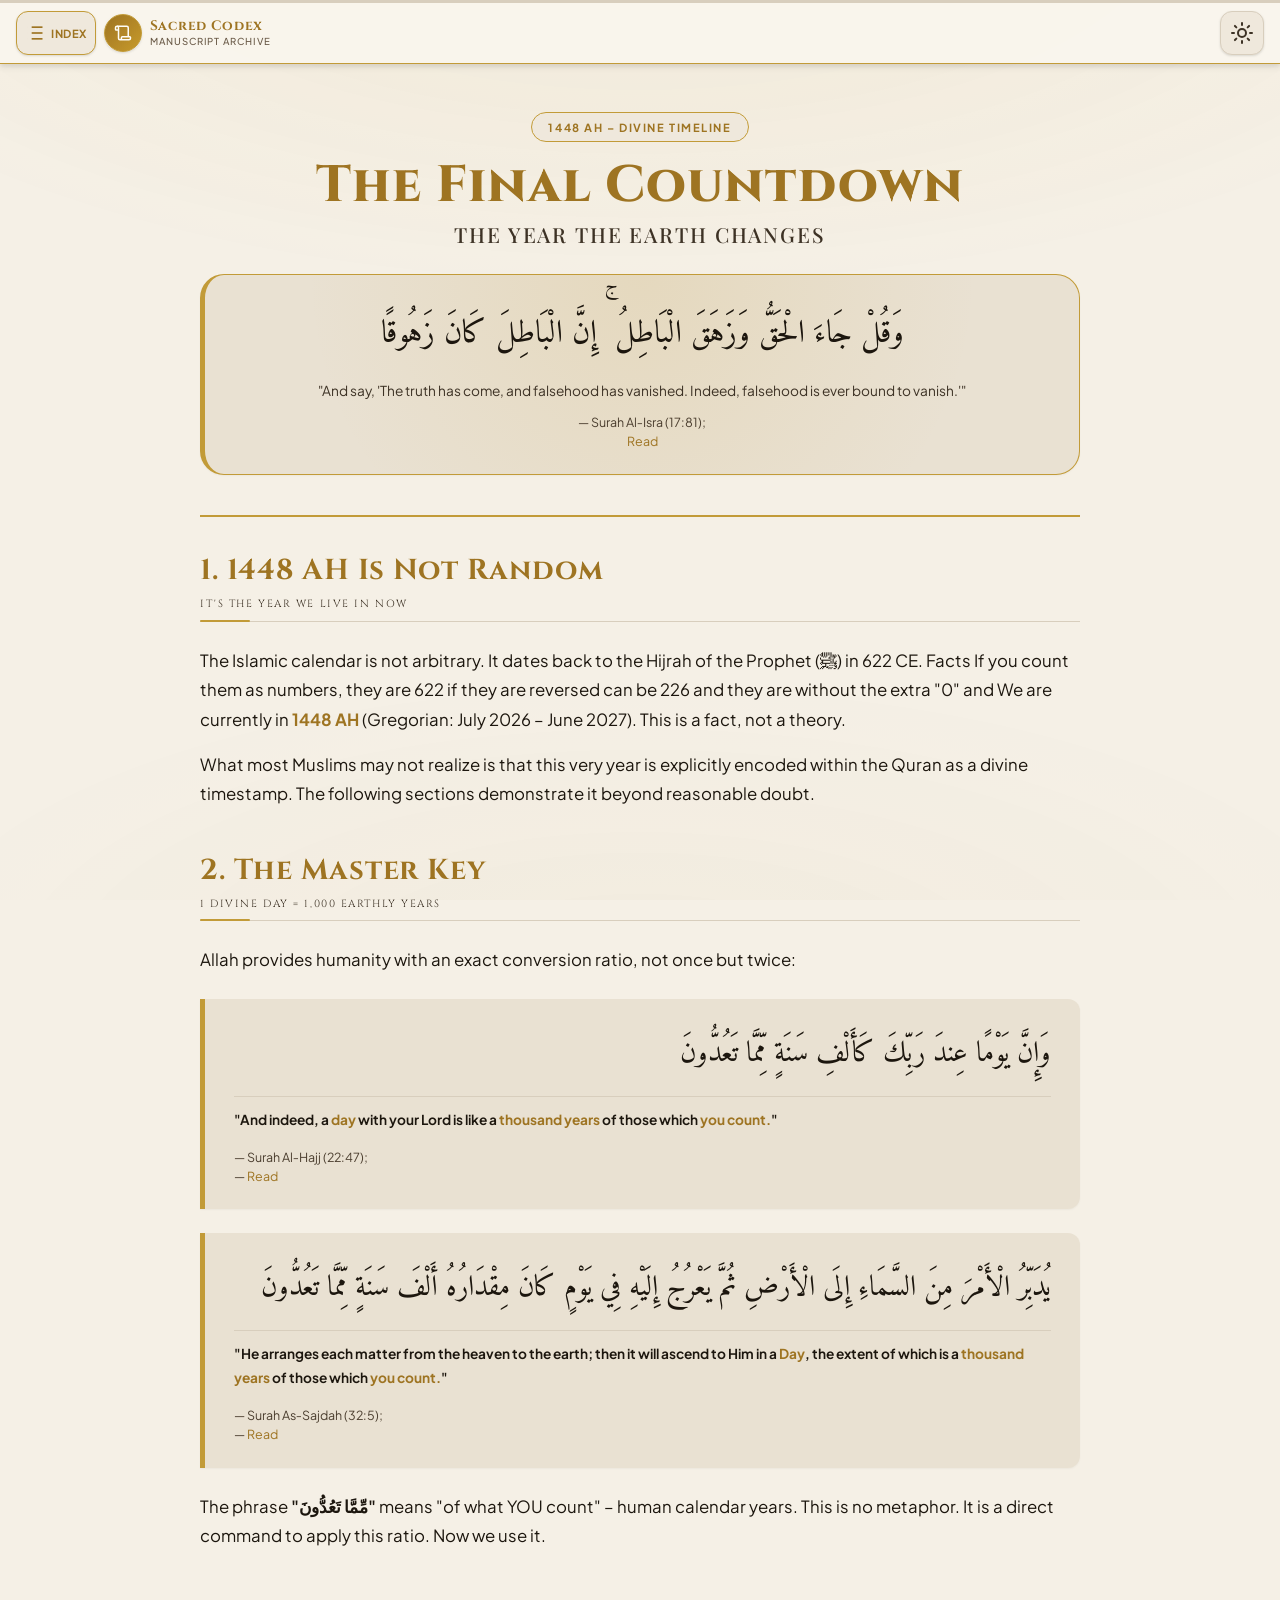
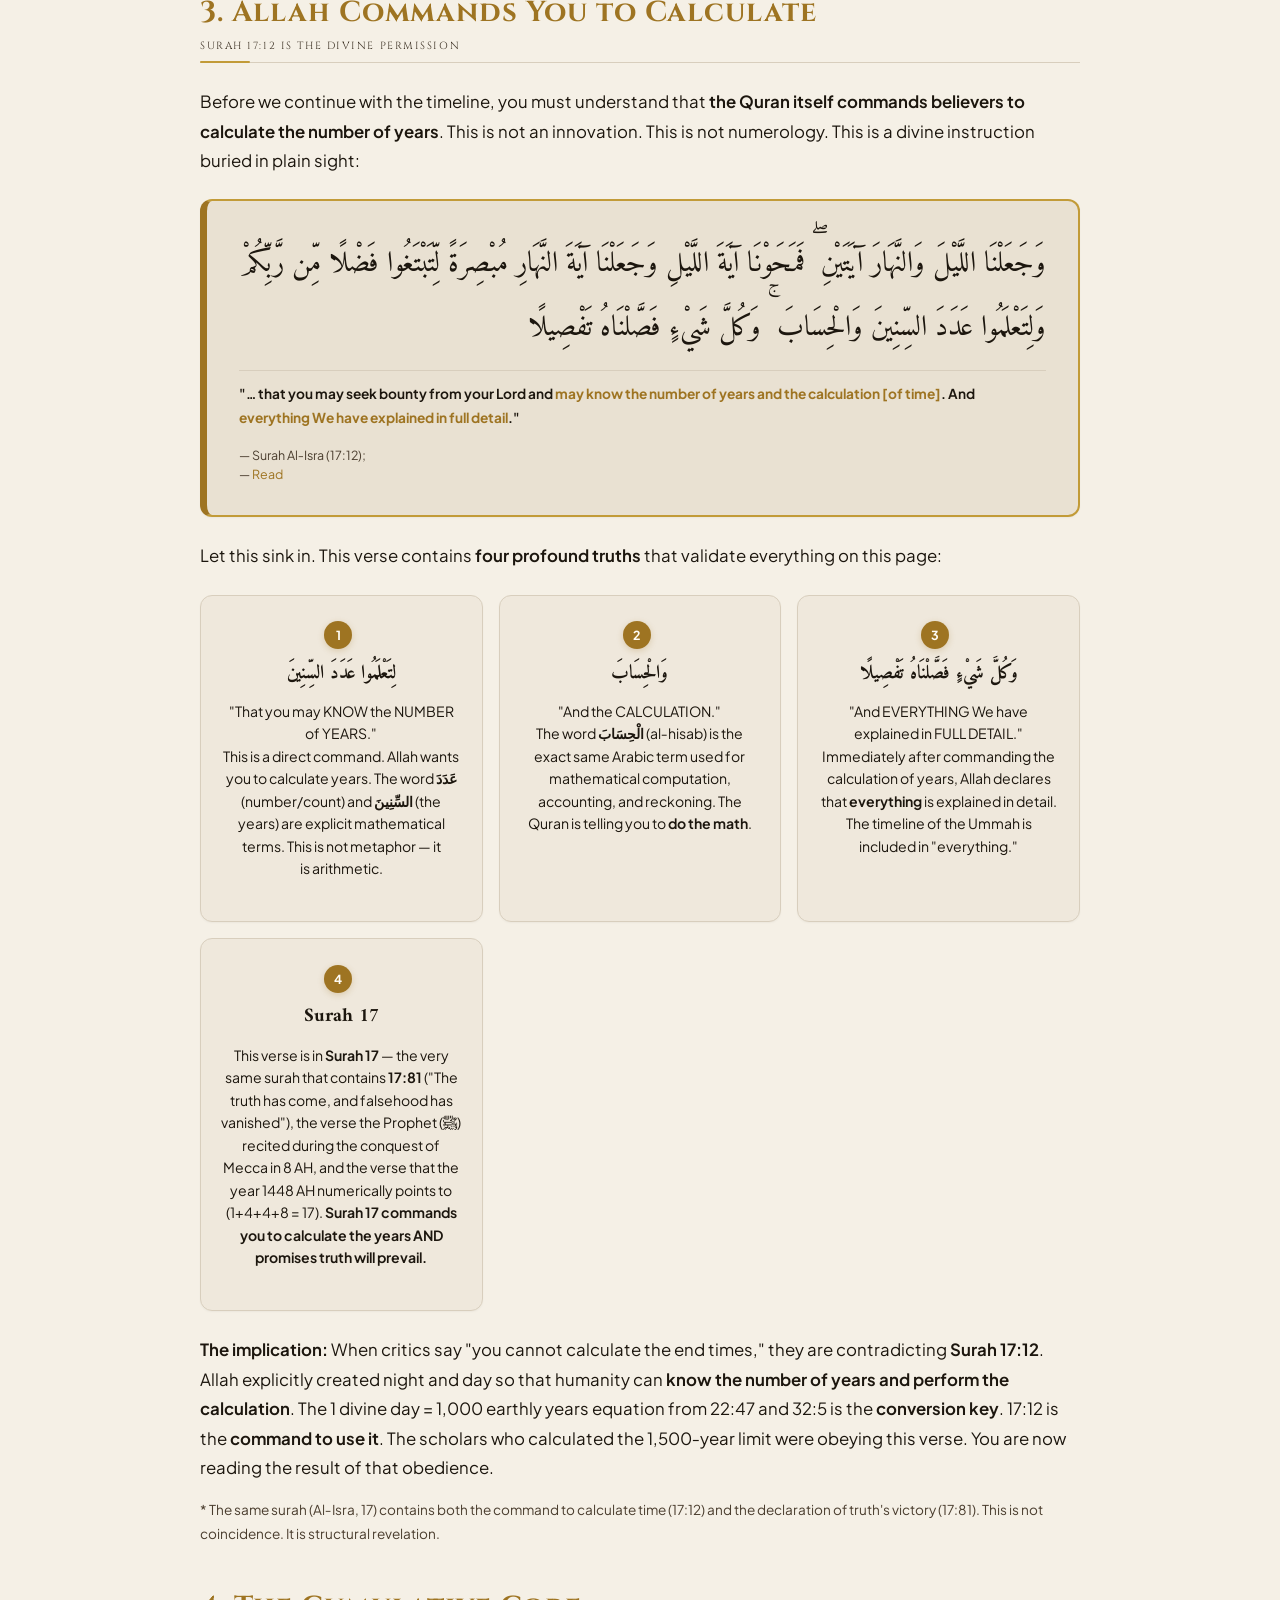
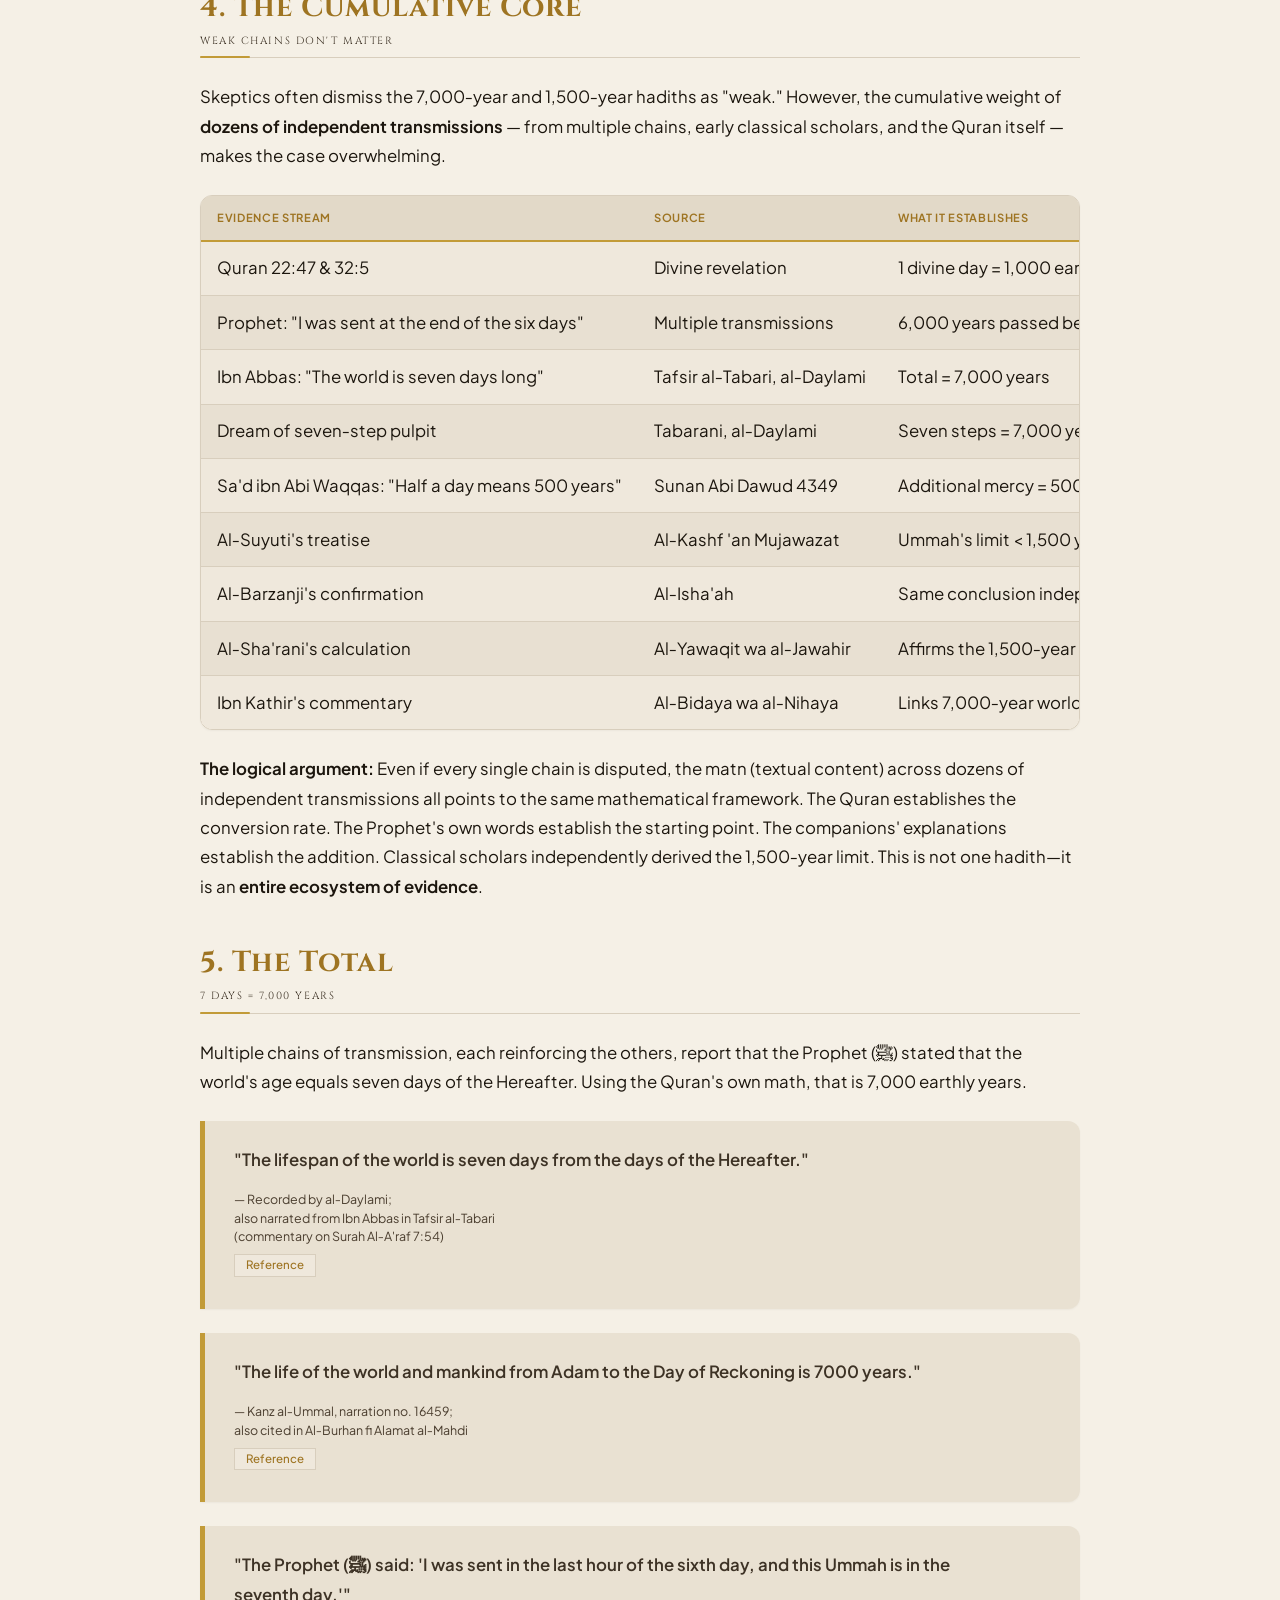
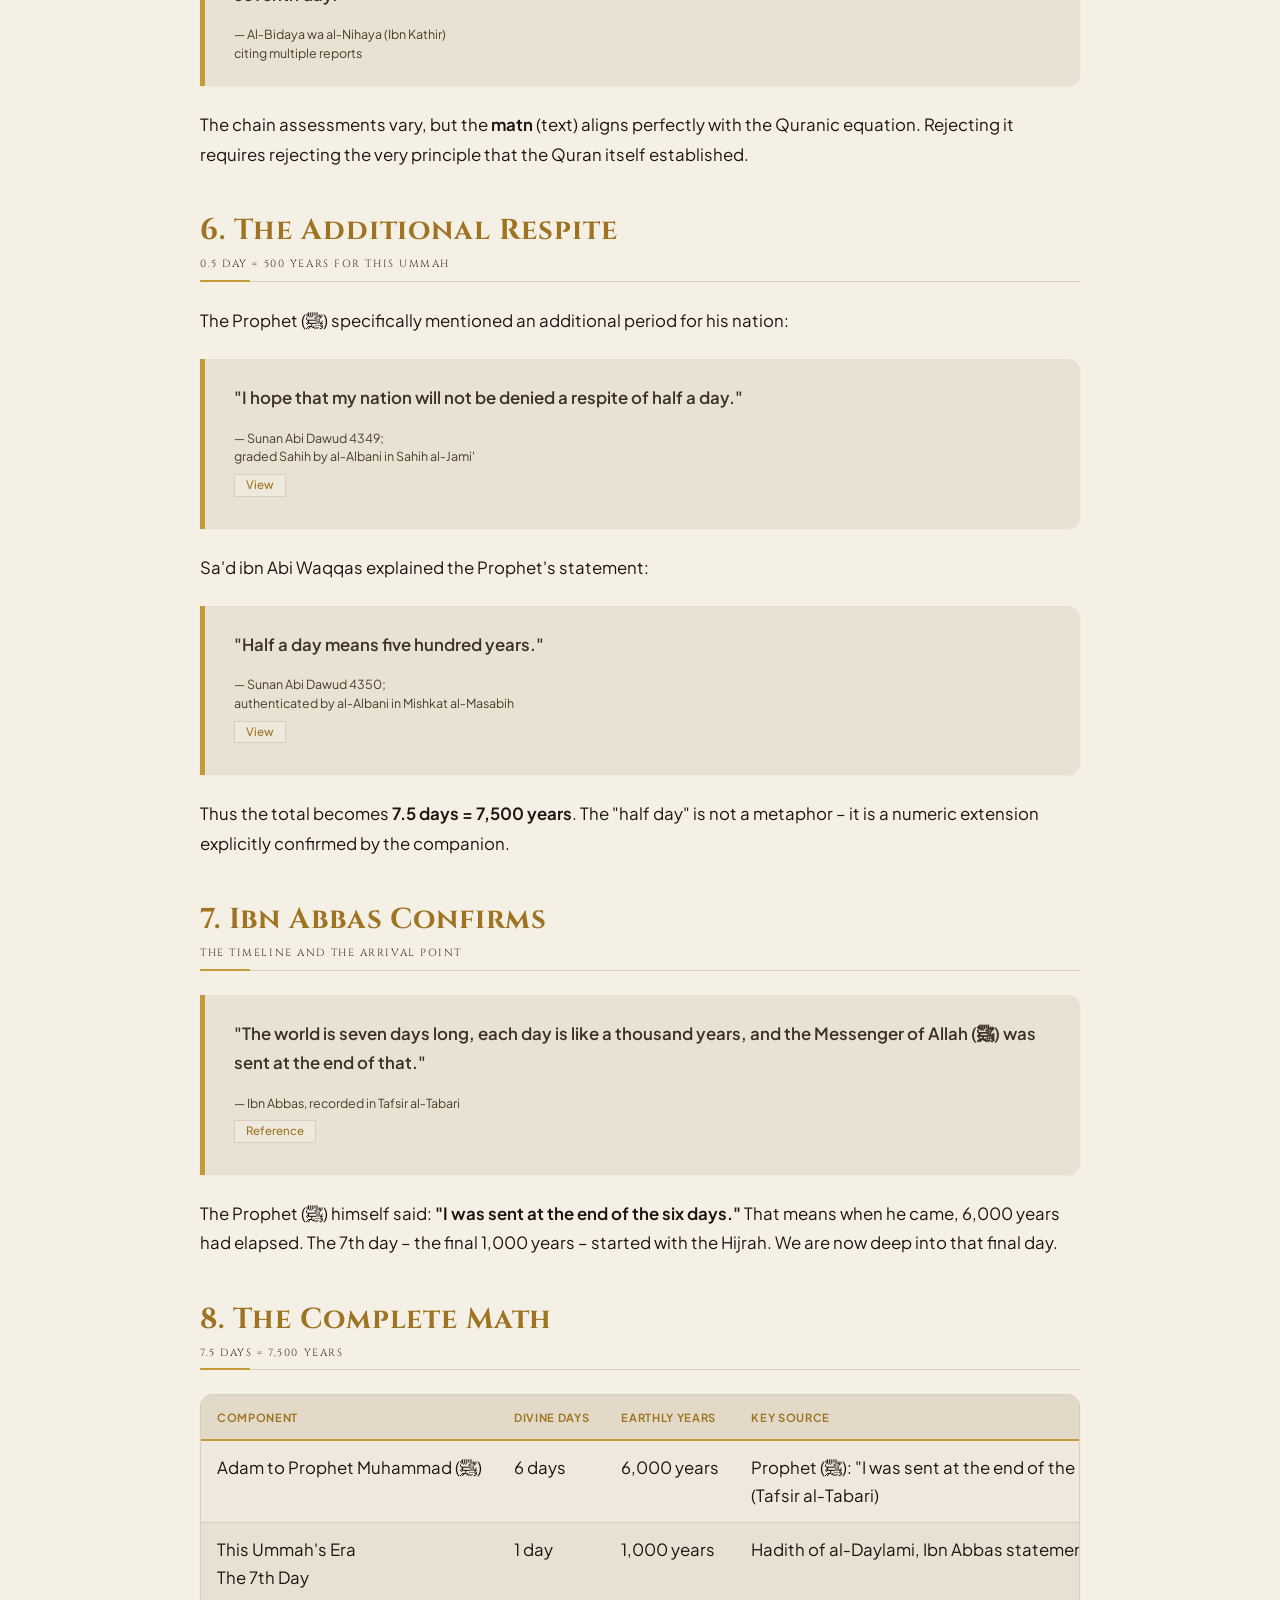
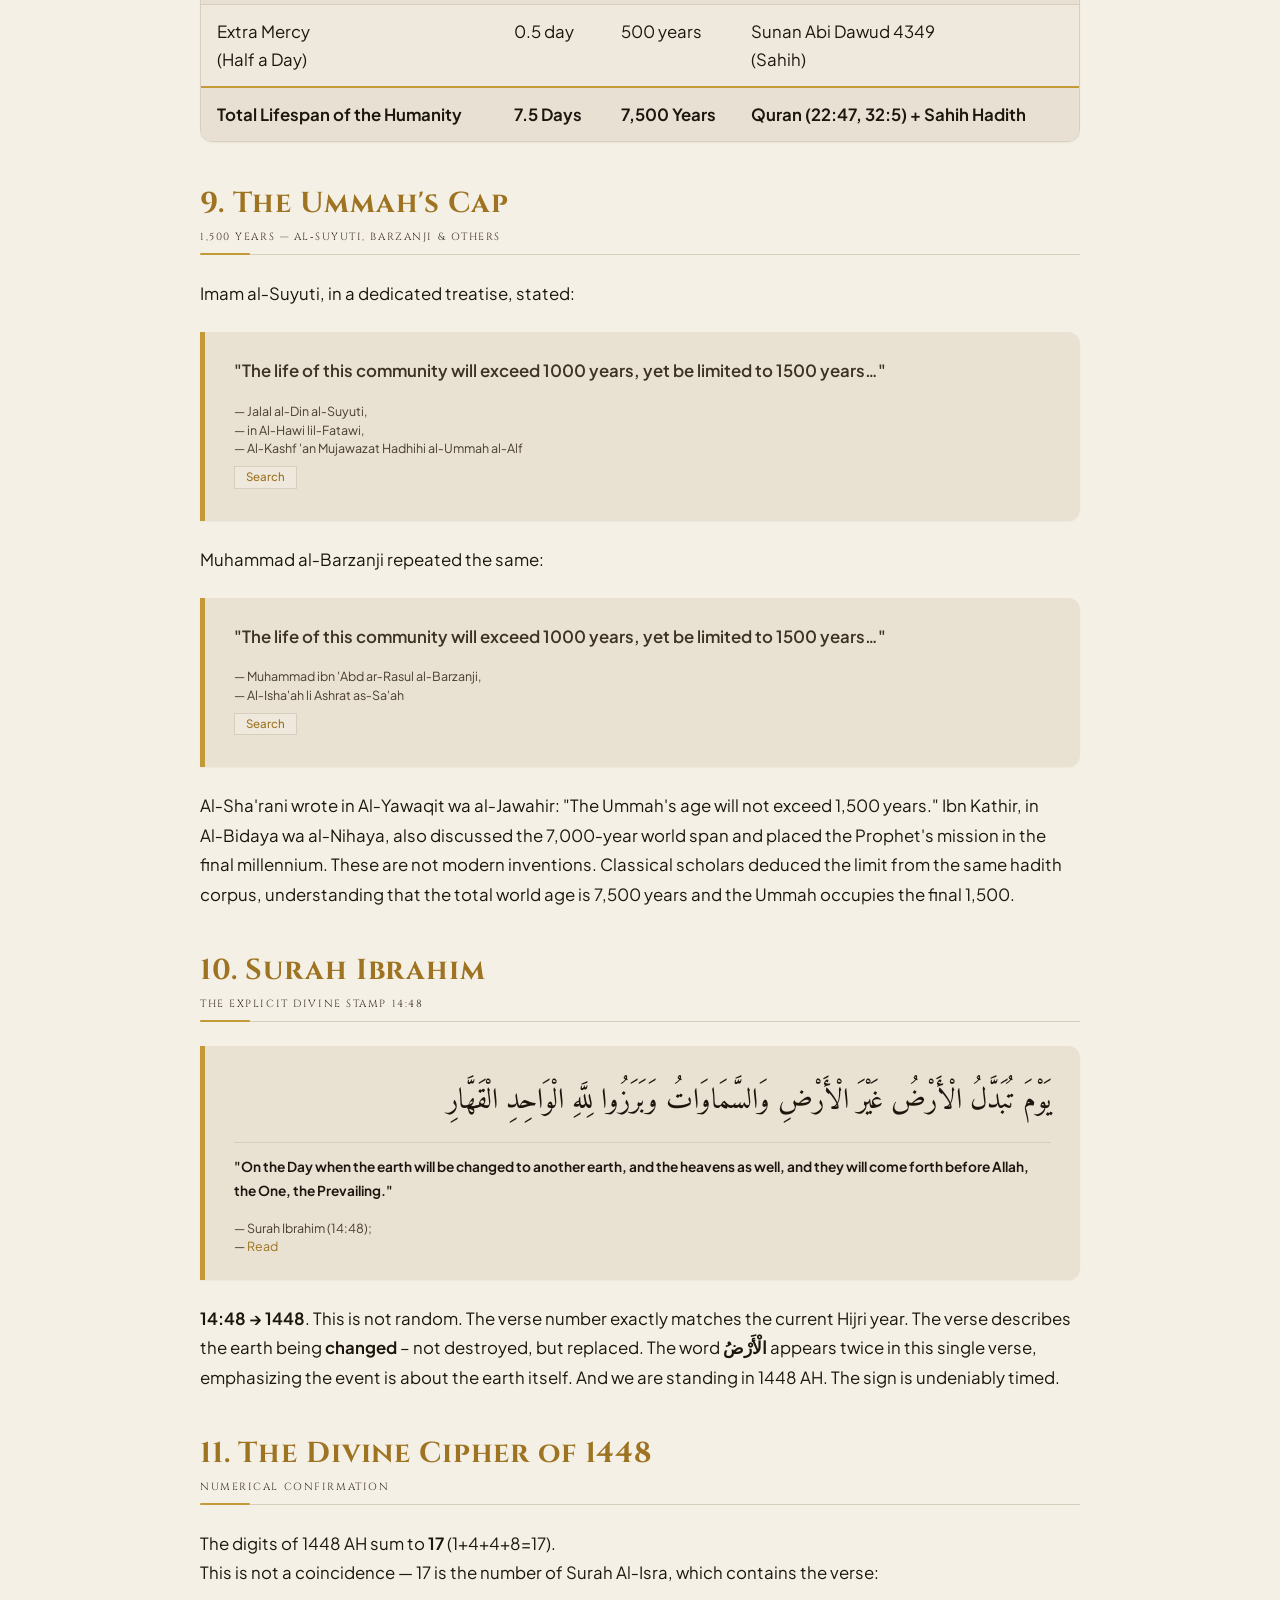
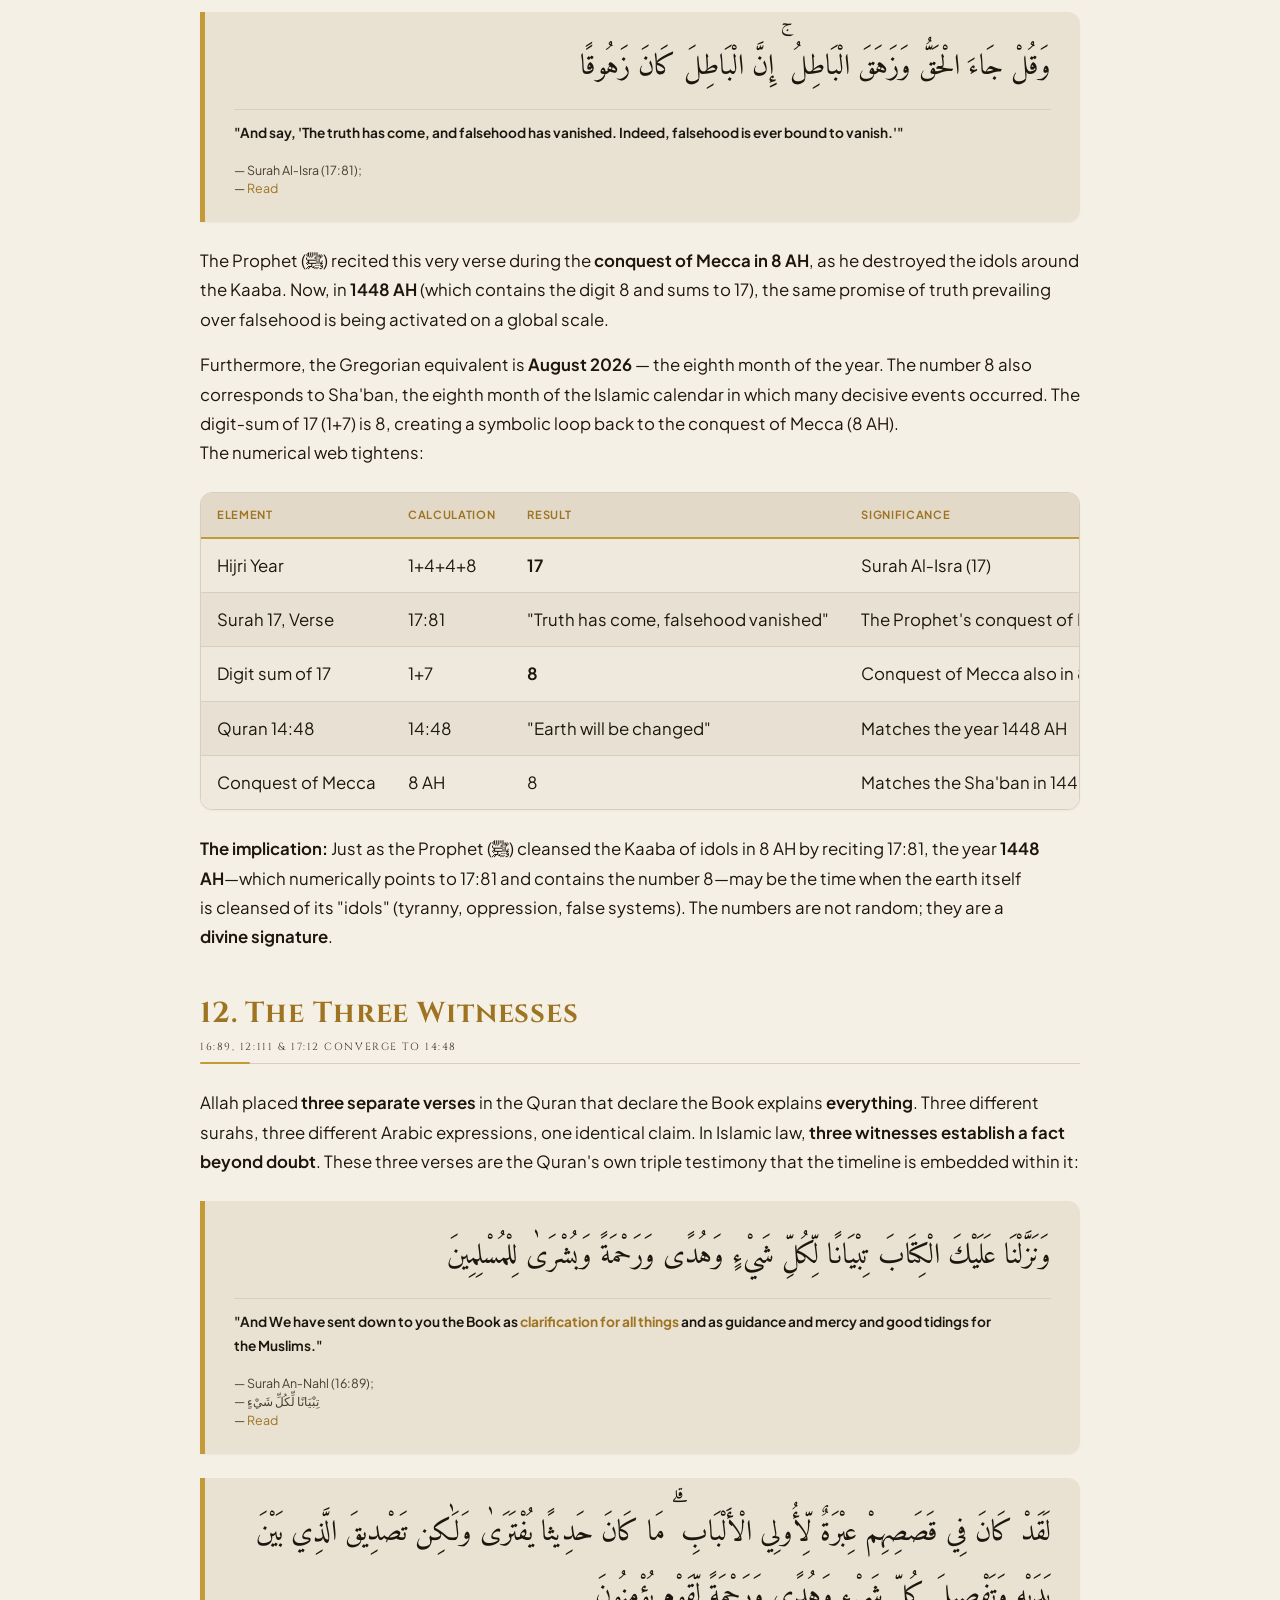
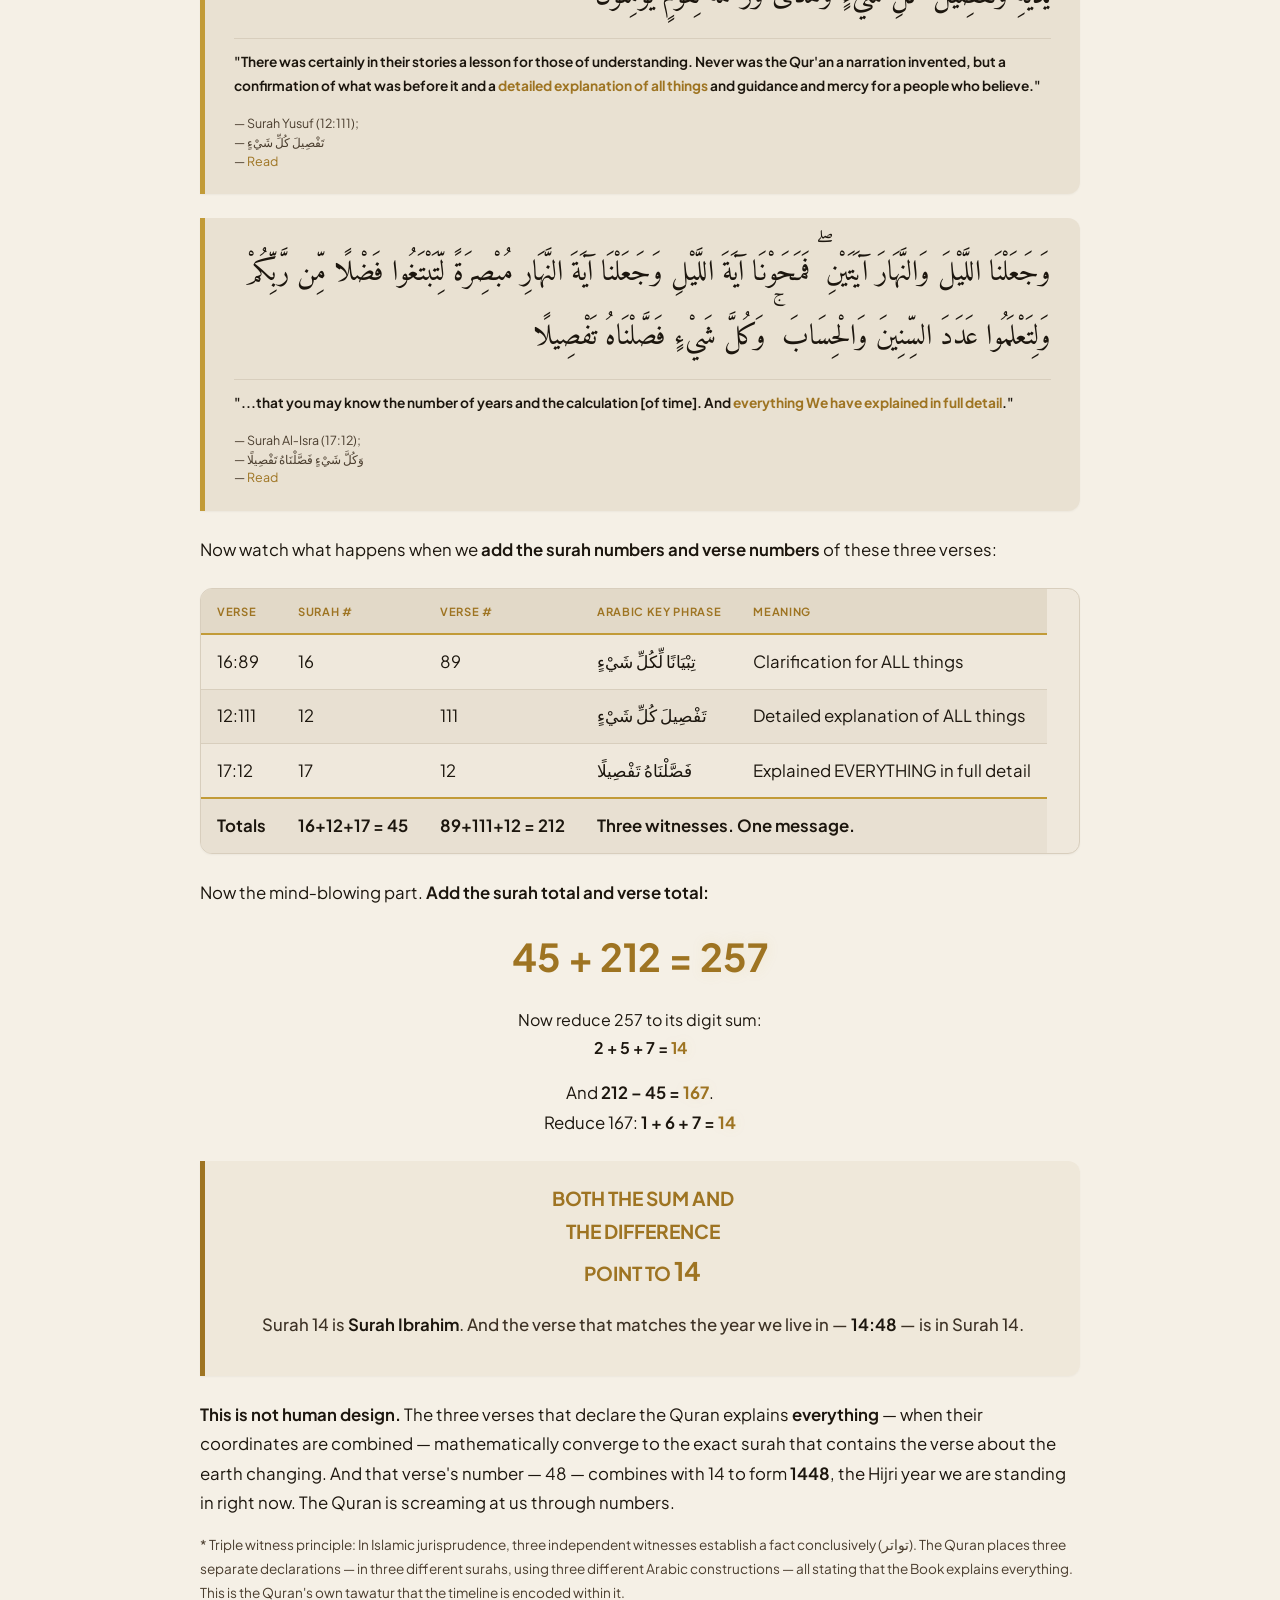
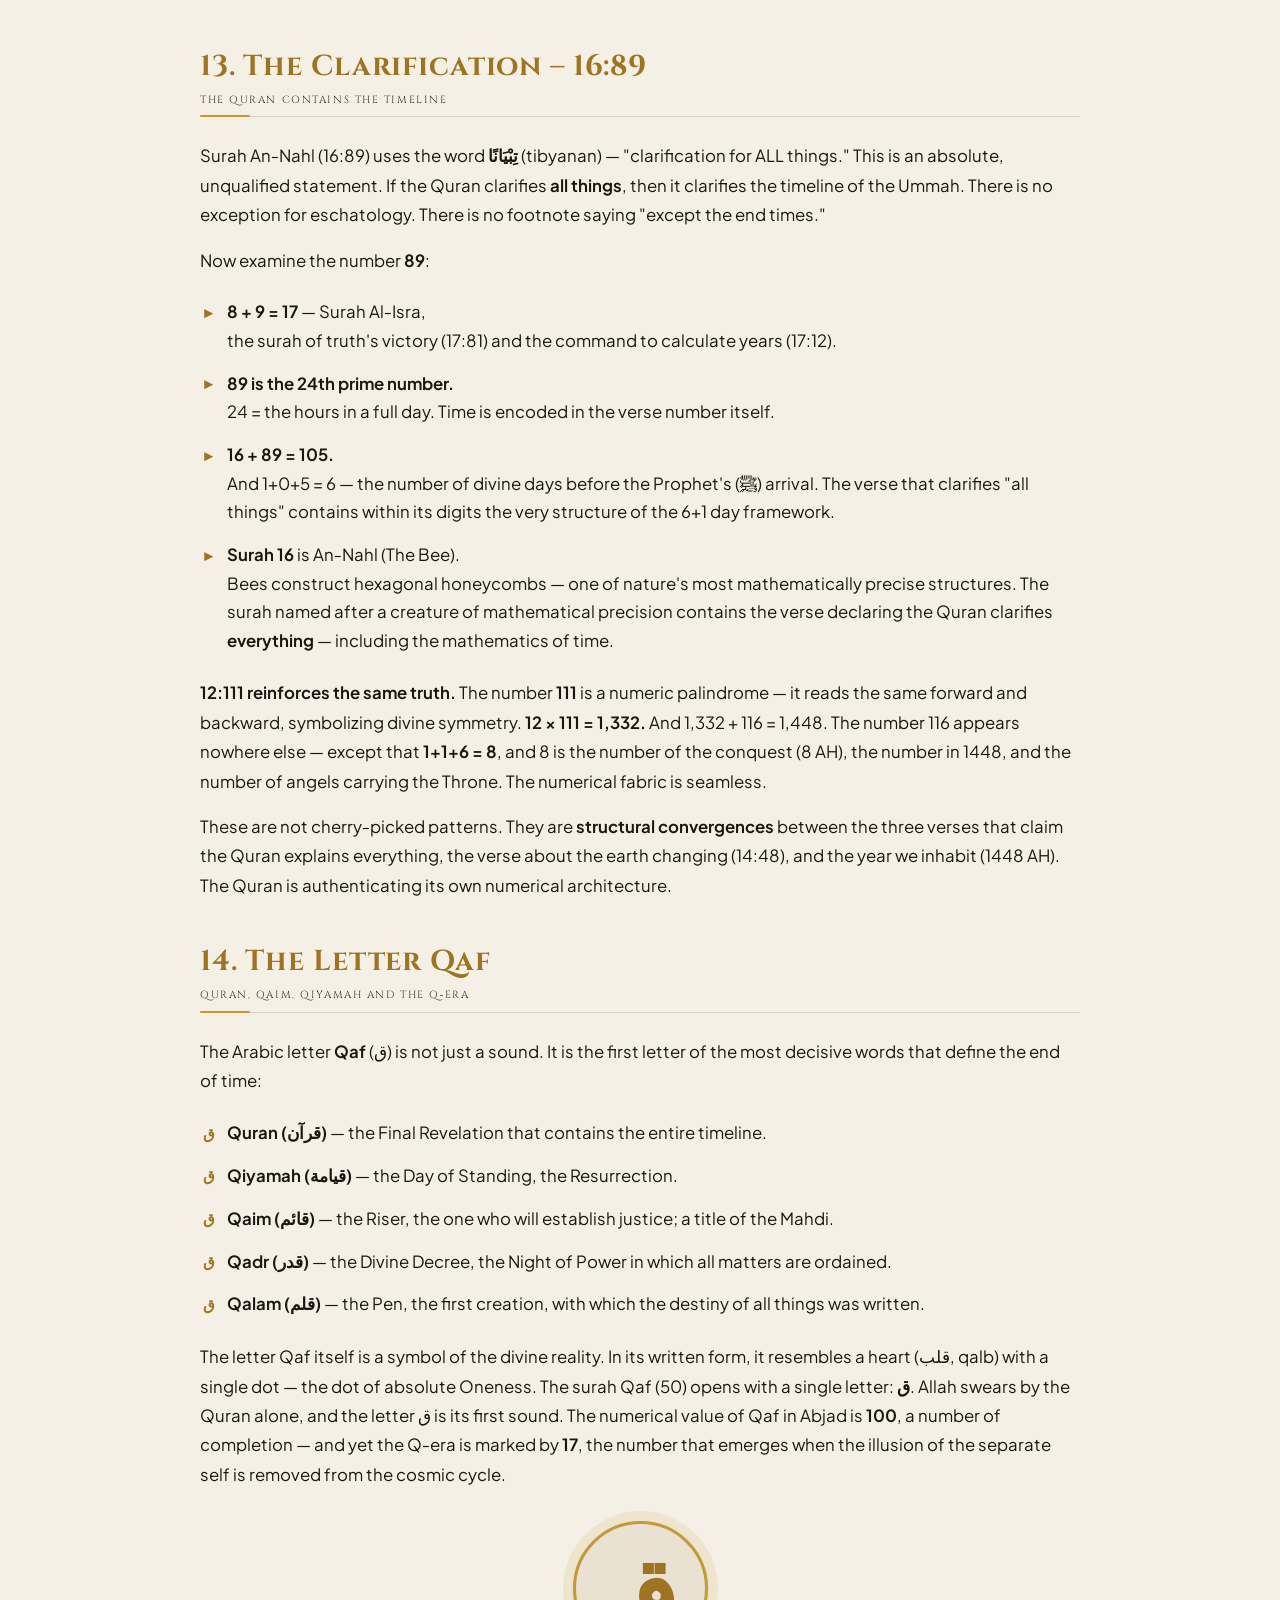
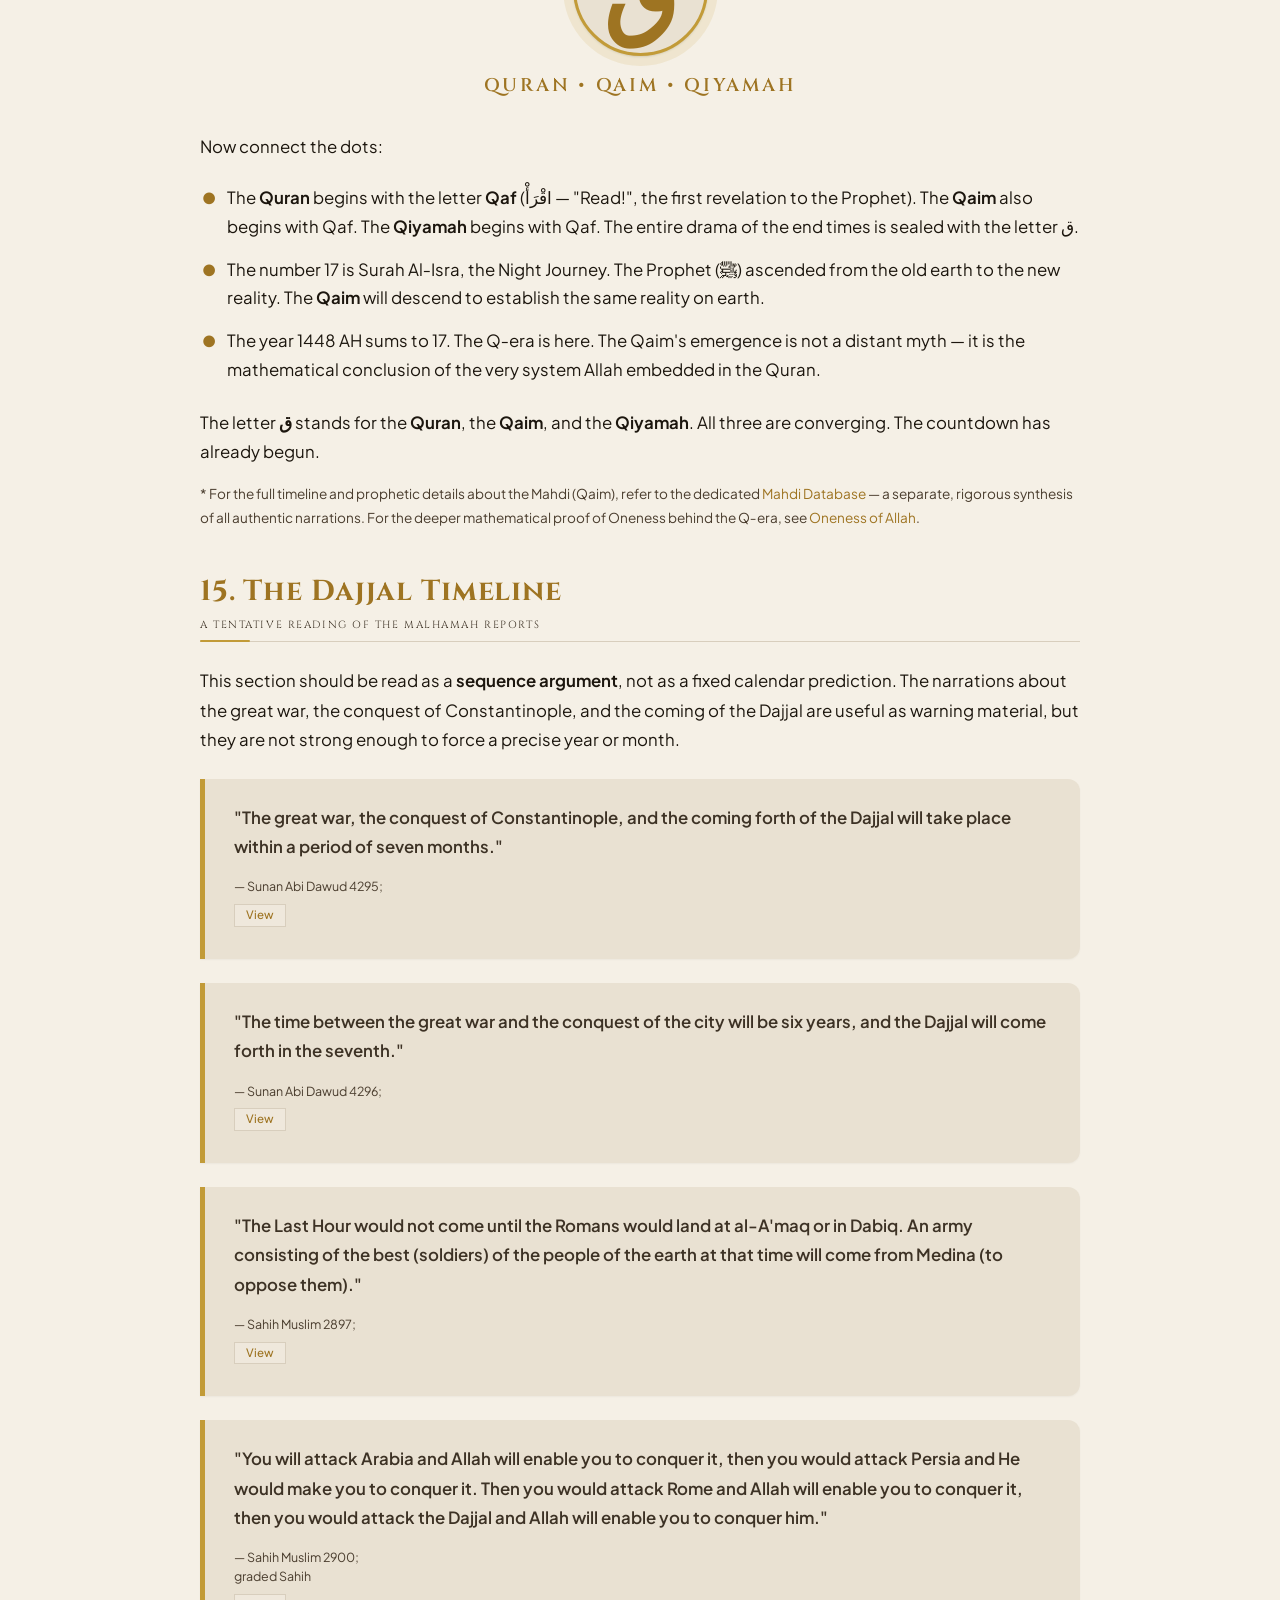
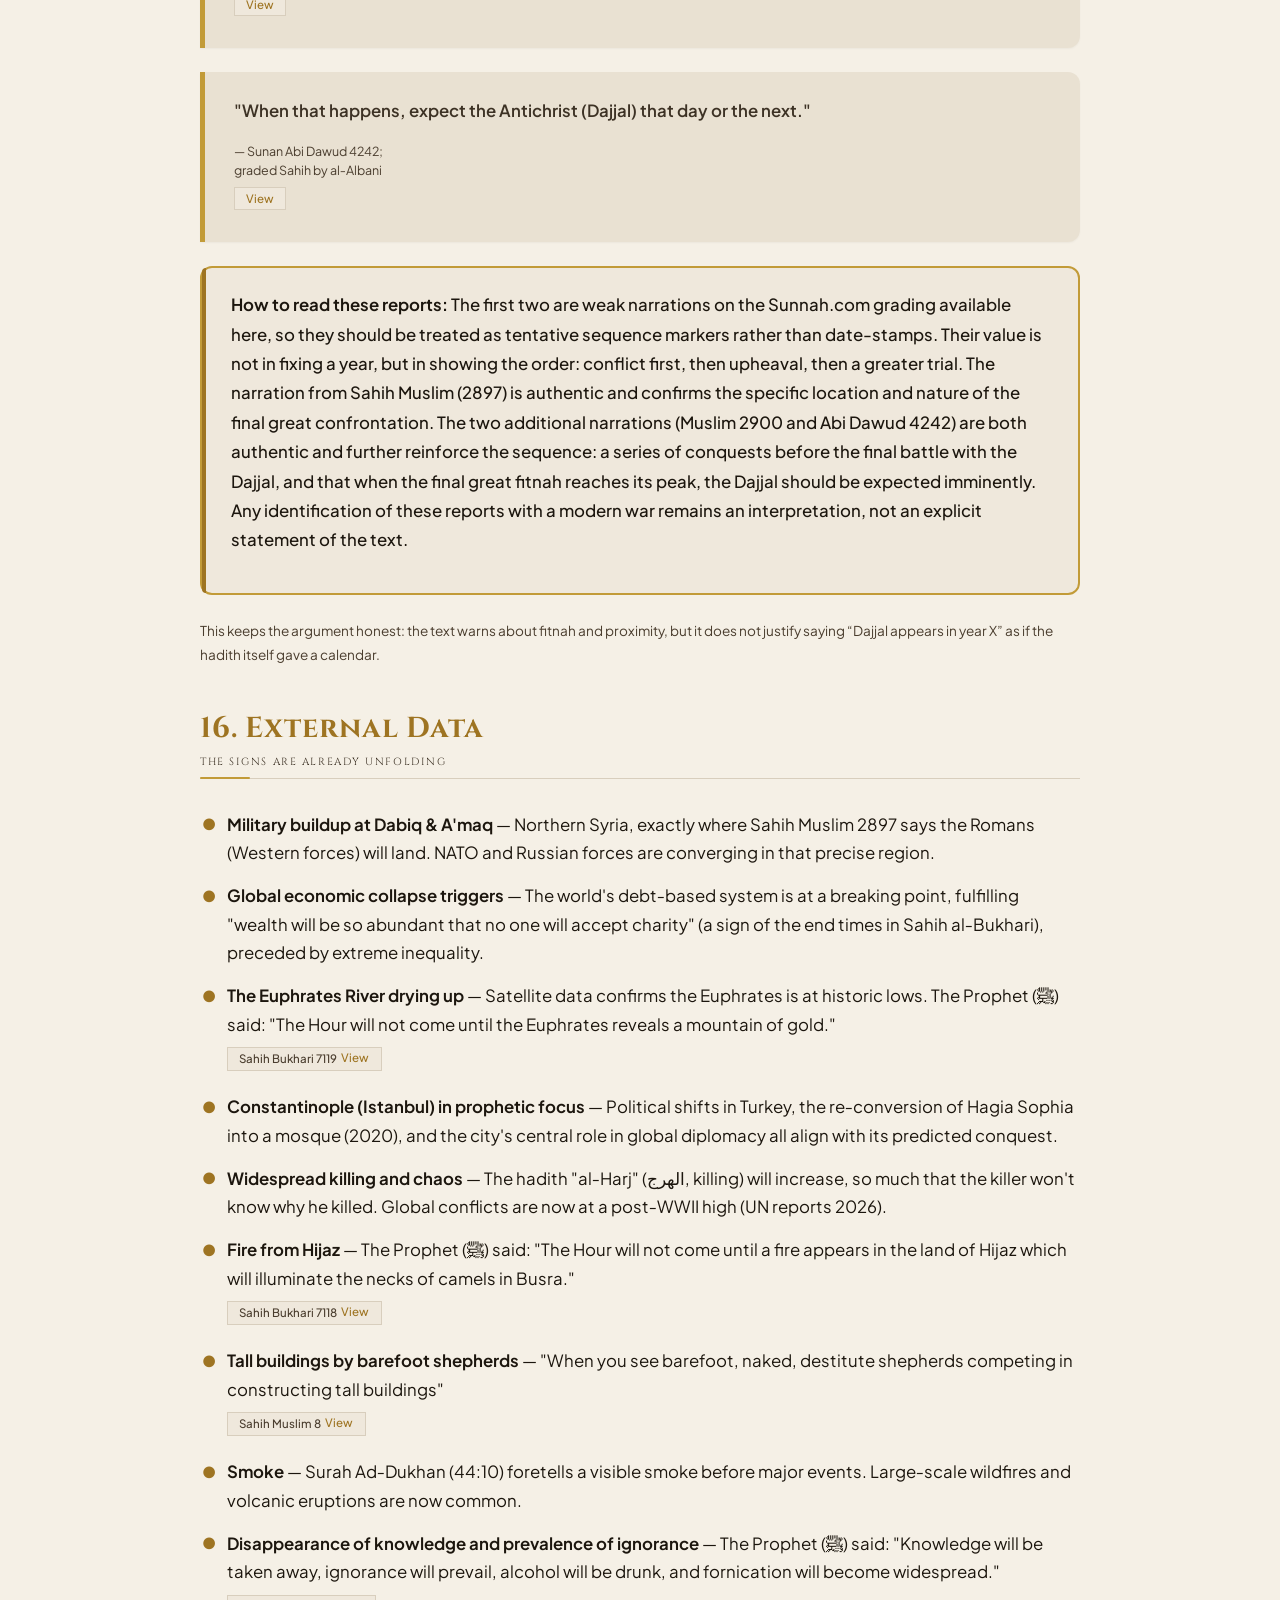
==== commit 3221d642: "Add files via upload" ====
--- a/index.html
+++ b/index.html
@@ -1,2 +1,2 @@
-<!DOCTYPE html><html lang=en><head><meta charset=UTF-8><meta name=viewport content="width=device-width,initial-scale=1"><meta name=color-scheme content="light dark"><meta name=theme-color content=#faf6ee><meta name=format-detection content="telephone=no"><meta name=description content="Proof from Quran, Hadith, and mathematical convergence."><title>Sacred Codex</title><link rel=canonical href="https://sacredcodex.example/index.html"><meta property=og:type content=article><meta property=og:site_name content="Sacred Codex"><meta property=og:locale content=en><meta property=og:title content="Sacred Codex"><meta property=og:description content="Proof from Quran, Hadith, and mathematical convergence."><meta property=og:url content="https://sacredcodex.example/index.html"><meta name=twitter:card content=summary_large_image><meta name=twitter:title content="Sacred Codex"><meta name=twitter:description content="Proof from Quran, Hadith, and mathematical convergence."><link rel=preconnect href=https://fonts.googleapis.com><link rel=preconnect href=https://fonts.gstatic.com crossorigin><link rel=preload as=style href="https://fonts.googleapis.com/css2?family=Amiri:wght@400;700&family=Cinzel:wght@600;700;800&family=Playfair+Display:ital,wght@0,500;0,600;1,500&family=Plus+Jakarta+Sans:wght@400;500;600;700&display=swap"><link rel=stylesheet media=print onload="this.media='all'" href="https://fonts.googleapis.com/css2?family=Amiri:wght@400;700&family=Cinzel:wght@600;700;800&family=Playfair+Display:ital,wght@0,500;0,600;1,500&family=Plus+Jakarta+Sans:wght@400;500;600;700&display=swap"><noscript><link rel=stylesheet href="https://fonts.googleapis.com/css2?family=Amiri:wght@400;700&family=Cinzel:wght@600;700;800&family=Playfair+Display:ital,wght@0,500;0,600;1,500&family=Plus+Jakarta+Sans:wght@400;500;600;700&display=swap"></noscript><link rel=stylesheet href=style.css><link rel=icon href=favicon.svg type=image/svg+xml><script>!function(){try{var t=localStorage.getItem('theme');t&&'light'!==t&&document.documentElement.setAttribute('data-theme',t)}catch(e){}}();</script><script type=application/ld+json>{"@context":"https://schema.org","@type":"Article","headline":"The Final Countdown","description":"Proof from Quran, Hadith, and mathematical convergence.","inLanguage":"en","isPartOf":{"@type":"WebSite","name":"Sacred Codex","url":"https://sacredcodex.example/"},"url":"https://sacredcodex.example/index.html","publisher":{"@type":"Organization","name":"Sacred Codex"}}</script></head><body><a class=skip-link href=#main-content>Skip to main content</a><div class=page><header class=site-header><div class=progress-bar><div class=progress-bar__fill id=progressBarInner></div></div><div class=header__container><div class=header__brand><button class="btn btn--sidebar-toggle" type=button id=sidebarToggle aria-label="Toggle navigation" aria-controls=sidebarNav aria-expanded=false><svg aria-hidden=true width=20 height=20 viewBox="0 0 24 24" fill=none stroke=currentColor stroke-width=2><path d="M3 5h.01"/><path d="M3 12h.01"/><path d="M3 19h.01"/><path d="M8 5h13"/><path d="M8 12h13"/><path d="M8 19h13"/></svg><span class=btn__label>Index</span></button><button type=button class=logo-link id=brandScrollTop aria-label="Scroll to top"><span class=logo-icon><svg aria-hidden=true width=24 height=24 viewBox="0 0 24 24" fill=none stroke=currentColor stroke-width=2><path d="M19 17V5a2 2 0 0 0-2-2H4"/><path d="M8 21h12a2 2 0 0 0 2-2v-1a1 1 0 0 0-1-1H11a1 1 0 0 0-1 1v1a2 2 0 1 1-4 0V5a2 2 0 1 0-4 0v2a1 1 0 0 0 1 1h3"/></svg></span><span class=logo-text><span class=logo-text__title>Sacred Codex</span><span class=logo-text__sub>Manuscript Archive</span></span></button></div><div class=header__actions><button class="btn btn--icon" id=themeToggle aria-label="Switch theme" title="Switch Theme"><svg id=themeIcon aria-hidden=true width=24 height=24 viewBox="0 0 24 24" fill=none stroke=currentColor stroke-width=2 stroke-linecap=round stroke-linejoin=round><circle cx=12 cy=12 r="4"/><path d="M12 2v2"/><path d="M12 20v2"/><path d="m4.93 4.93 1.41 1.41"/><path d="m17.66 17.66 1.41 1.41"/><path d="M2 12h2"/><path d="M20 12h2"/><path d="m6.34 17.66-1.41 1.41"/><path d="m19.07 4.93-1.41 1.41"/></svg></button></div></div></header><div class=sidebar-overlay id=sidebarOverlay aria-hidden=true></div><nav class=sidebar id=sidebarNav tabindex=-1 aria-label="Main navigation"><a href=index.html aria-current=page>The Final Countdown</a><a href=mahdi-database.html>Mahdi Database</a><a href=tawhid.html>Oneness of Allah</a><div class=sidebar__themes role=group aria-label="Theme"><button type=button class="sidebar__theme-btn active-theme" data-theme-value=light aria-pressed=true><svg aria-hidden=true width=24 height=24 viewBox="0 0 24 24" fill=none stroke=currentColor stroke-width=2><circle cx=12 cy=12 r="4"/><path d="M12 2v2"/><path d="M12 20v2"/></svg> Parchment</button><button type=button class=sidebar__theme-btn data-theme-value=dark aria-pressed=false><svg aria-hidden=true width=24 height=24 viewBox="0 0 24 24" fill=none stroke=currentColor stroke-width=2><path d="M12 3a6 6 0 0 0 9 9 9 9 0 1 1-9-9Z"/></svg> Dark</button><button type=button class=sidebar__theme-btn data-theme-value=manuscript aria-pressed=false><svg aria-hidden=true width=24 height=24 viewBox="0 0 24 24" fill=none stroke=currentColor stroke-width=2><path d="M19 17V5a2 2 0 0 0-2-2H4"/><path d="M8 21h12a2 2 0 0 0 2-2v-1a1 1 0 0 0-1-1H11a1 1 0 0 0-1 1v1a2 2 0 1 1-4 0V5a2 2 0 1 0-4 0v2a1 1 0 0 0 1 1h3"/></svg> Manuscript</button></div></nav><main id=main-content class=main-content><article class=article><header class=article__header><span class=badge>1448 AH – Divine Timeline</span><h1>The Final Countdown</h1><p class=article__subtitle>The Year the Earth Changes</p><div class="verse-box verse-box--illuminated"><p lang=ar dir=rtl class="arabic">وَقُلْ جَاءَ الْحَقُّ وَزَهَقَ الْبَاطِلُ ۚ إِنَّ الْبَاطِلَ كَانَ زَهُوقًا</p><p class=verse-box__translation>"And say, 'The truth has come, and falsehood has vanished. Indeed, falsehood is ever bound to vanish.'"</p><p class=verse-box__source>— Surah Al‑Isra (17:81);<br><a href=https://quran.com/al-isra/81 target=_blank rel=noopener>Read</a></p></div></header><section class=section><h2>1. 1448 AH Is Not Random <small>It's the year we live in now</small></h2><p>The Islamic calendar is not arbitrary. It dates back to the Hijrah of the Prophet (ﷺ) in 622 CE. We are currently in <strong class=highlight>1448 AH</strong> (Gregorian: July 2026 – June 2027). This is a fact, not a theory.</p><p>What most Muslims may not realize is that this very year is explicitly encoded within the Quran as a divine timestamp. The following sections demonstrate it beyond reasonable doubt.</p></section><section class=section><h2>2. The Master Key <small>1 Divine Day = 1,000 Earthly Years</small></h2><p>Allah provides humanity with an exact conversion ratio, not once but twice:</p><blockquote class=verse-box><p lang=ar dir=rtl class="arabic">وَإِنَّ يَوْمًا عِندَ رَبِّكَ كَأَلْفِ سَنَةٍ مِّمَّا تَعُدُّونَ</p><p class=verse-box__translation><strong>"And indeed, a <span class=highlight>day</span> with your Lord is like a <span class=highlight> thousand years</span> of those which <span class=highlight> you count.</span>"</strong></p><cite class=verse-box__source>— Surah Al‑Hajj (22:47);<br>— <a href=https://quran.com/al-hajj/47 target=_blank rel=noopener>Read</a></cite></blockquote><blockquote class=verse-box><p lang=ar dir=rtl class="arabic">يُدَبِّرُ الْأَمْرَ مِنَ السَّمَاءِ إِلَى الْأَرْضِ ثُمَّ يَعْرُجُ إِلَيْهِ فِي يَوْمٍ كَانَ مِقْدَارُهُ أَلْفَ سَنَةٍ مِّمَّا تَعُدُّونَ</p><p class=verse-box__translation><strong>"He arranges each matter from the heaven to the earth; then it will ascend to Him in a <span class=highlight>Day</span>, the extent of which is a <span class=highlight>thousand years</span> of those which <span class=highlight> you count.</span>"</strong></p><cite class=verse-box__source>— Surah As‑Sajdah (32:5);<br>— <a href=https://quran.com/as-sajdah/5 target=_blank rel=noopener>Read</a></cite></blockquote><p>The phrase <strong>"مِّمَّا تَعُدُّونَ"</strong> means "of what YOU count" – human calendar years. This is no metaphor. It is a direct command to apply this ratio. Now we use it.</p></section><section class=section><h2>3. Allah Commands You to Calculate <small>Surah 17:12 is the Divine Permission</small></h2><p>Before we continue with the timeline, you must understand that <strong>the Quran itself commands believers to calculate the number of years</strong>. This is not an innovation. This is not numerology. This is a divine instruction buried in plain sight:</p><div class="verse-box verse-box--command"><p lang=ar dir=rtl class="arabic">وَجَعَلْنَا اللَّيْلَ وَالنَّهَارَ آيَتَيْنِ ۖ فَمَحَوْنَا آيَةَ اللَّيْلِ وَجَعَلْنَا آيَةَ النَّهَارِ مُبْصِرَةً لِّتَبْتَغُوا فَضْلًا مِّن رَّبِّكُمْ وَلِتَعْلَمُوا عَدَدَ السِّنِينَ وَالْحِسَابَ ۚ وَكُلَّ شَيْءٍ فَصَّلْنَاهُ تَفْصِيلًا</p><p class=verse-box__translation><strong>"… that you may seek bounty from your Lord and <span class=highlight>may know the number of years and the calculation [of time]</span>. And <span class=highlight>everything We have explained in full detail</span>."</strong></p><cite class=verse-box__source>— Surah Al‑Isra (17:12);<br>— <a href=https://quran.com/al-isra/12 target=_blank rel=noopener>Read</a></cite></div><p>Let this sink in. This verse contains <strong>four profound truths</strong> that validate everything on this page:</p><div class=truth-grid><div class=truth-card><span class=truth-card__num>❶</span><p lang=ar dir=rtl class="truth-card__arabic">لِتَعْلَمُوا عَدَدَ السِّنِينَ</p><p class=truth-card__desc>"That you may KNOW the NUMBER of YEARS."<br>This is a direct command. Allah wants you to calculate years. The word <strong>عَدَدَ</strong> (number/count) and <strong>السِّنِينَ</strong> (the years) are explicit mathematical terms. This is not metaphor — it is arithmetic.</p></div><div class=truth-card><span class=truth-card__num>❷</span><p lang=ar dir=rtl class="truth-card__arabic">وَالْحِسَابَ</p><p class=truth-card__desc>"And the CALCULATION."<br>The word <strong>الْحِسَابَ</strong> (al‑hisab) is the exact same Arabic term used for mathematical computation, accounting, and reckoning. The Quran is telling you to <strong>do the math</strong>.</p></div><div class=truth-card><span class=truth-card__num>❸</span><p lang=ar dir=rtl class="truth-card__arabic">وَكُلَّ شَيْءٍ فَصَّلْنَاهُ تَفْصِيلًا</p><p class=truth-card__desc>"And EVERYTHING We have explained in FULL DETAIL."<br>Immediately after commanding the calculation of years, Allah declares that <strong>everything</strong> is explained in detail. The timeline of the Ummah is included in "everything."</p></div><div class=truth-card><span class=truth-card__num>❹</span><p lang=ar dir=rtl class="truth-card__arabic">Surah 17</p><p class=truth-card__desc>This verse is in <strong>Surah 17</strong> — the very same surah that contains <strong>17:81</strong> ("The truth has come, and falsehood has vanished"), the verse the Prophet (ﷺ) recited during the conquest of Mecca in 8 AH, and the verse that the year 1448 AH numerically points to (1+4+4+8 = 17). <strong>Surah 17 commands you to calculate the years AND promises truth will prevail.</strong></p></div></div><p><strong>The implication:</strong> When critics say "you cannot calculate the end times," they are contradicting <strong>Surah 17:12</strong>. Allah explicitly created night and day so that humanity can <strong>know the number of years and perform the calculation</strong>. The 1 divine day = 1,000 earthly years equation from 22:47 and 32:5 is the <strong>conversion key</strong>. 17:12 is the <strong>command to use it</strong>. The scholars who calculated the 1,500‑year limit were obeying this verse. You are now reading the result of that obedience.</p><p class="u-source">* The same surah (Al‑Isra, 17) contains both the command to calculate time (17:12) and the declaration of truth's victory (17:81). This is not coincidence. It is structural revelation.</p></section><section class=section><h2>4. The Cumulative Core <small>Weak chains don't matter</small></h2><p>Skeptics often dismiss the 7,000‑year and 1,500‑year hadiths as "weak." However, the cumulative weight of <strong>dozens of independent transmissions</strong> — from multiple chains, early classical scholars, and the Quran itself — makes the case overwhelming.</p><div class=table-wrapper><table><caption>4. The Cumulative Core Weak chains don&#x27;t matter</caption><thead><tr><th scope=col>Evidence Stream</th><th scope=col>Source</th><th scope=col>What It Establishes</th></tr></thead><tbody><tr><td>Quran 22:47 &amp; 32:5</td><td>Divine revelation</td><td>1 divine day = 1,000 earthly years</td></tr><tr><td>Prophet: "I was sent at the end of the six days"</td><td>Multiple transmissions</td><td>6,000 years passed before his arrival</td></tr><tr><td>Ibn Abbas: "The world is seven days long"</td><td>Tafsir al‑Tabari, al‑Daylami</td><td>Total = 7,000 years</td></tr><tr><td>Dream of seven‑step pulpit</td><td>Tabarani, al‑Daylami</td><td>Seven steps = 7,000 years</td></tr><tr><td>Sa'd ibn Abi Waqqas: "Half a day means 500 years"</td><td>Sunan Abi Dawud 4349</td><td>Additional mercy = 500 years</td></tr><tr><td>Al‑Suyuti's treatise</td><td>Al‑Kashf 'an Mujawazat</td><td>Ummah's limit &lt; 1,500 years</td></tr><tr><td>Al‑Barzanji's confirmation</td><td>Al‑Isha'ah</td><td>Same conclusion independently</td></tr><tr><td>Al‑Sha'rani's calculation</td><td>Al‑Yawaqit wa al‑Jawahir</td><td>Affirms the 1,500‑year ceiling</td></tr><tr><td>Ibn Kathir's commentary</td><td>Al‑Bidaya wa al‑Nihaya</td><td>Links 7,000‑year world span to prophetic traditions</td></tr></tbody></table></div><p><strong>The logical argument:</strong> Even if every single chain is disputed, the matn (textual content) across dozens of independent transmissions all points to the same mathematical framework. The Quran establishes the conversion rate. The Prophet's own words establish the starting point. The companions' explanations establish the addition. Classical scholars independently derived the 1,500‑year limit. This is not one hadith—it is an <strong>entire ecosystem of evidence</strong>.</p></section><section class=section><h2>5. The Total <small>7 Days = 7,000 Years</small></h2><p>Multiple chains of transmission, each reinforcing the others, report that the Prophet (ﷺ) stated that the world's age equals seven days of the Hereafter. Using the Quran's own math, that is 7,000 earthly years.</p><blockquote class=verse-box><p class="u-lead">"The lifespan of the world is seven days from the days of the Hereafter."</p><cite class=verse-box__source>— Recorded by al‑Daylami;<br>also narrated from Ibn Abbas in Tafsir al‑Tabari<br>(commentary on Surah Al‑A'raf 7:54)<br><span class=hadith-inline><a href=https://sunnah.com/tabari target=_blank rel=noopener>Reference</a></span></cite></blockquote><blockquote class=verse-box><p class="u-lead">"The life of the world and mankind from Adam to the Day of Reckoning is 7000 years."</p><cite class=verse-box__source>— Kanz al‑Ummal, narration no. 16459;<br>also cited in Al‑Burhan fi Alamat al‑Mahdi<br><span class=hadith-inline><a href=https://sunnah.com/kanz target=_blank rel=noopener>Reference</a></span></cite></blockquote><blockquote class=verse-box><p class="u-lead">"The Prophet (ﷺ) said: 'I was sent in the last hour of the sixth day, and this Ummah is in the seventh day.'"</p><cite class=verse-box__source>— Al‑Bidaya wa al‑Nihaya (Ibn Kathir)<br>citing multiple reports</cite></blockquote><p>The chain assessments vary, but the <strong>matn</strong> (text) aligns perfectly with the Quranic equation. Rejecting it requires rejecting the very principle that the Quran itself established.</p></section><section class=section><h2>6. The Additional Respite <small>0.5 Day = 500 Years for This Ummah</small></h2><p>The Prophet (ﷺ) specifically mentioned an additional period for his nation:</p><blockquote class="verse-box verse-box--gold"><p class="u-lead">"I hope that my nation will not be denied a respite of half a day."</p><cite class=verse-box__source>— Sunan Abi Dawud 4349;<br>graded Sahih by al‑Albani in Sahih al‑Jami'<br><span class=hadith-inline><a href=https://sunnah.com/abudawud:4349 target=_blank rel=noopener>View</a></span></cite></blockquote><p>Sa'd ibn Abi Waqqas explained the Prophet's statement:</p><blockquote class="verse-box verse-box--gold"><p class="u-lead">"Half a day means five hundred years."</p><cite class=verse-box__source>— Sunan Abi Dawud 4350;<br>authenticated by al‑Albani in Mishkat al‑Masabih<br><span class=hadith-inline><a href=https://sunnah.com/abudawud:4350 target=_blank rel=noopener>View</a></span></cite></blockquote><p>Thus the total becomes <strong>7.5 days = 7,500 years</strong>. The "half day" is not a metaphor – it is a numeric extension explicitly confirmed by the companion.</p></section><section class=section><h2>7. Ibn Abbas Confirms <small>The Timeline and the Arrival Point</small></h2><blockquote class=verse-box><p class="u-lead">"The world is seven days long, each day is like a thousand years, and the Messenger of Allah (ﷺ) was sent at the end of that."</p><cite class=verse-box__source>— Ibn Abbas, recorded in Tafsir al‑Tabari<br><span class=hadith-inline><a href=https://sunnah.com/tabari target=_blank rel=noopener>Reference</a></span></cite></blockquote><p>The Prophet (ﷺ) himself said: <strong>"I was sent at the end of the six days."</strong> That means when he came, 6,000 years had elapsed. The 7th day – the final 1,000 years – started with the Hijrah. We are now deep into that final day.</p></section><section class=section><h2>8. The Complete Math <small>7.5 Days = 7,500 Years</small></h2><div class=table-wrapper><table><caption>8. The Complete Math 7.5 Days = 7,500 Years</caption><thead><tr><th scope=col>Component</th><th scope=col>Divine Days</th><th scope=col>Earthly Years</th><th scope=col>Key Source</th></tr></thead><tbody><tr><td>Adam to Prophet Muhammad (ﷺ)</td><td>6 days</td><td>6,000 years</td><td>Prophet (ﷺ): "I was sent at the end of the six days."<br>(Tafsir al‑Tabari)</td></tr><tr><td>This Ummah's Era<br>The 7th Day</td><td>1 day</td><td>1,000 years</td><td>Hadith of al‑Daylami, Ibn Abbas statement</td></tr><tr><td>Extra Mercy<br>(Half a Day)</td><td>0.5 day</td><td>500 years</td><td>Sunan Abi Dawud 4349<br>(Sahih)</td></tr><tr class=highlight-row><td><strong>Total Lifespan of the World</strong></td><td><strong>7.5 Days</strong></td><td><strong>7,500 Years</strong></td><td><strong>Quran (22:47, 32:5) + Sahih Hadith</strong></td></tr></tbody></table></div></section><section class=section><h2>9. The Ummah's Cap <small>1,500 Years — Al‑Suyuti, Barzanji &amp; Others</small></h2><p>Imam al‑Suyuti, in a dedicated treatise, stated:</p><blockquote class=verse-box><p class="u-lead">"The life of this community will exceed 1000 years, yet be limited to 1500 years…"</p><cite class=verse-box__source>— Jalal al‑Din al‑Suyuti,<br>—  in Al‑Hawi lil‑Fatawi,<br>—  Al‑Kashf 'an Mujawazat Hadhihi al‑Ummah al‑Alf<br><span class=hadith-inline><a href="https://www.google.com/search?q=Al-Suyuti+Al-Kashf+an+Mujawazat" target=_blank rel=noopener>Search</a></span></cite></blockquote><p>Muhammad al‑Barzanji repeated the same:</p><blockquote class=verse-box><p class="u-lead">"The life of this community will exceed 1000 years, yet be limited to 1500 years…"</p><cite class=verse-box__source>— Muhammad ibn 'Abd ar‑Rasul al‑Barzanji,<br>— Al‑Isha'ah li Ashrat as‑Sa'ah<br><span class=hadith-inline><a href="https://www.google.com/search?q=Al-Isha'ah+li+Ashrat+as-Sa'ah" target=_blank rel=noopener>Search</a></span></cite></blockquote><p>Al‑Sha'rani wrote in Al‑Yawaqit wa al‑Jawahir: "The Ummah's age will not exceed 1,500 years." Ibn Kathir, in Al‑Bidaya wa al‑Nihaya, also discussed the 7,000‑year world span and placed the Prophet's mission in the final millennium. These are not modern inventions. Classical scholars deduced the limit from the same hadith corpus, understanding that the total world age is 7,500 years and the Ummah occupies the final 1,500.</p></section><section class=section><h2>10. Surah Ibrahim<small>The Explicit Divine Stamp 14:48</small></h2><blockquote class=verse-box><p lang=ar dir=rtl class="arabic">يَوْمَ تُبَدَّلُ الْأَرْضُ غَيْرَ الْأَرْضِ وَالسَّمَاوَاتُ وَبَرَزُوا لِلَّهِ الْوَاحِدِ الْقَهَّارِ</p><p class=verse-box__translation><strong>"On the Day when the earth will be changed to other than the earth, and the heavens [as well], and they will appear before Allah, the One, the Almighty."</strong></p><cite class=verse-box__source>— Surah Ibrahim (14:48);<br>— <a href=https://quran.com/ibrahim/48 target=_blank rel=noopener>Read</a></cite></blockquote><p><strong>14:48 → 1448</strong>. This is not random. The verse number exactly matches the current Hijri year. The verse describes the earth being <strong>changed</strong> – not destroyed, but replaced. The word <strong>الْأَرْضُ</strong> appears twice in this single verse, emphasizing the event is about the earth itself. And we are standing in 1448 AH. The sign is undeniably timed.</p></section><section class=section><h2>11. The Divine Cipher of 1448 <small>Numerical Confirmation</small></h2><p>The digits of 1448 AH sum to <strong>17</strong> (1+4+4+8=17).<br>This is not a coincidence — 17 is the number of Surah Al‑Isra, which contains the verse:</p><blockquote class=verse-box><p lang=ar dir=rtl class="arabic">وَقُلْ جَاءَ الْحَقُّ وَزَهَقَ الْبَاطِلُ ۚ إِنَّ الْبَاطِلَ كَانَ زَهُوقًا</p><p class=verse-box__translation><strong>"And say, 'The truth has come, and falsehood has vanished. Indeed, falsehood is ever bound to vanish.'"</strong></p><cite class=verse-box__source>— Surah Al‑Isra (17:81);<br>— <a href=https://quran.com/al-isra/81 target=_blank rel=noopener>Read</a></cite></blockquote><p>The Prophet (ﷺ) recited this very verse during the <strong>conquest of Mecca in 8 AH</strong>, as he destroyed the idols around the Kaaba. Now, in <strong>1448 AH</strong> (which contains the digit 8 and sums to 17), the same promise of truth prevailing over falsehood is being activated on a global scale.</p>
-    <p>Furthermore, the Gregorian equivalent is <strong>August 2026</strong> — the eighth month of the year. The number 8 also corresponds to Sha'ban, the eighth month of the Islamic calendar in which many decisive events occurred. The digit‑sum of 17 (1+7) is 8, creating a symbolic loop back to the conquest of Mecca (8 AH).<br>The numerical web tightens:</p><div class=table-wrapper><table><caption>11. The Divine Cipher of 1448 Numerical Confirmation</caption><thead><tr><th scope=col>Element</th><th scope=col>Calculation</th><th scope=col>Result</th><th scope=col>Significance</th></tr></thead><tbody><tr><td>Hijri Year</td><td>1+4+4+8</td><td><strong>17</strong></td><td>Surah Al‑Isra (17)</td></tr><tr><td>Surah 17, Verse</td><td>17:81</td><td>"Truth has come, falsehood vanished"</td><td>The Prophet's conquest of Mecca</td></tr><td>Conquest of Mecca also in 8 AH</td></tr><tr><td>Digit sum of 17</td><td>1+7</td><td><strong>8</strong></td><td>Back to the conquest (8 AH)</td></tr><tr><td>Quran 14:48</td><td>14:48</td><td>"Earth will be changed"</td><td>Matches the year 1448 AH</td></tr><tr><td>Conquest of Mecca</td><td>8 AH</td><td>8</td><td>Matches the "8" in 1448 and 8/8</td></tr></tbody></table></div><p><strong>The implication:</strong> Just as the Prophet (ﷺ) cleansed the Kaaba of idols in 8 AH by reciting 17:81, the year <strong>1448 AH</strong>—which numerically points to 17:81 and contains the number 8—may be the time when the earth itself is cleansed of its "idols" (tyranny, oppression, false systems). The numbers are not random; they are a <strong>divine signature</strong>.</p></section><section class=section><h2>12. The Three Witnesses <small>16:89, 12:111 &amp; 17:12 Converge to 14:48</small></h2><p>Allah placed <strong>three separate verses</strong> in the Quran that declare the Book explains <strong>everything</strong>. Three different surahs, three different Arabic expressions, one identical claim. In Islamic law, <strong>three witnesses establish a fact beyond doubt</strong>. These three verses are the Quran's own triple testimony that the timeline is embedded within it:</p><blockquote class="verse-box verse-box--gold"><p lang=ar dir=rtl class="arabic">وَنَزَّلْنَا عَلَيْكَ الْكِتَابَ تِبْيَانًا لِّكُلِّ شَيْءٍ وَهُدًى وَرَحْمَةً وَبُشْرَىٰ لِلْمُسْلِمِينَ</p><p class=verse-box__translation><strong>"And We have sent down to you the Book as <span class=highlight>clarification for all things</span> and as guidance and mercy and good tidings for the Muslims."</strong></p><cite class=verse-box__source>— Surah An‑Nahl (16:89);<br>— تِبْيَانًا لِّكُلِّ شَيْءٍ<br>— <a href=https://quran.com/an-nahl/89 target=_blank rel=noopener>Read</a></cite></blockquote><blockquote class="verse-box verse-box--gold"><p lang=ar dir=rtl class="arabic">لَقَدْ كَانَ فِي قَصَصِهِمْ عِبْرَةٌ لِّأُولِي الْأَلْبَابِ ۗ مَا كَانَ حَدِيثًا يُفْتَرَىٰ وَلَٰكِن تَصْدِيقَ الَّذِي بَيْنَ يَدَيْهِ وَتَفْصِيلَ كُلِّ شَيْءٍ وَهُدًى وَرَحْمَةً لِّقَوْمٍ يُؤْمِنُونَ</p><p class=verse-box__translation><strong>"There was certainly in their stories a lesson for those of understanding. Never was the Qur'an a narration invented, but a confirmation of what was before it and a <span class=highlight>detailed explanation of all things</span> and guidance and mercy for a people who believe."</strong></p><cite class=verse-box__source>— Surah Yusuf (12:111);<br>— تَفْصِيلَ كُلِّ شَيْءٍ<br>— <a href=https://quran.com/yusuf/111 target=_blank rel=noopener>Read</a></cite></blockquote><blockquote class="verse-box verse-box--gold"><p lang=ar dir=rtl class="arabic">وَجَعَلْنَا اللَّيْلَ وَالنَّهَارَ آيَتَيْنِ ۖ فَمَحَوْنَا آيَةَ اللَّيْلِ وَجَعَلْنَا آيَةَ النَّهَارِ مُبْصِرَةً لِّتَبْتَغُوا فَضْلًا مِّن رَّبِّكُمْ وَلِتَعْلَمُوا عَدَدَ السِّنِينَ وَالْحِسَابَ ۚ وَكُلَّ شَيْءٍ فَصَّلْنَاهُ تَفْصِيلًا</p><p class=verse-box__translation><strong>"...that you may know the number of years and the calculation [of time]. And <span class=highlight>everything We have explained in full detail</span>."</strong></p><cite class=verse-box__source>— Surah Al‑Isra (17:12);<br>— وَكُلَّ شَيْءٍ فَصَّلْنَاهُ تَفْصِيلًا<br>— <a href=https://quran.com/al-isra/12 target=_blank rel=noopener>Read</a></cite></blockquote><p>Now watch what happens when we <strong>add the surah numbers and verse numbers</strong> of these three verses:</p><div class=table-wrapper><table><caption>12. The Three Witnesses 16:89, 12:111 &amp; 17:12 Converge to 14:48</caption><thead><tr><th scope=col>Verse</th><th scope=col>Surah #</th><th scope=col>Verse #</th><th scope=col>Arabic Key Phrase</th><th scope=col>Meaning</th></tr></thead><tbody><tr><td>16:89</td><td>16</td><td>89</td><td>تِبْيَانًا لِّكُلِّ شَيْءٍ</td><td>Clarification for ALL things</td></tr><tr><td>12:111</td><td>12</td><td>111</td><td>تَفْصِيلَ كُلِّ شَيْءٍ</td><td>Detailed explanation of ALL things</td></tr><tr><td>17:12</td><td>17</td><td>12</td><td>فَصَّلْنَاهُ تَفْصِيلًا</td><td>Explained EVERYTHING in full detail</td></tr><tr class=highlight-row><td><strong>Totals</strong></td><td><strong>16+12+17 = 45</strong></td><td><strong>89+111+12 = 212</strong></td><td colspan=2><strong>Three witnesses. One message.</strong></td></tr></tbody></table></div><p>Now the mind‑blowing part. <strong>Add the surah total and verse total:</strong></p><p class=big-number>45 + 212 = <span class=highlight-glow>257</span></p><p class="u-center-md">Now reduce 257 to its digit sum:<br><strong>2 + 5 + 7 = <span class=highlight-glow>14</span></strong></p><p class="u-center">And <strong>212 – 45 = <span class=highlight-glow>167</span></strong>.<br>Reduce 167: <strong>1 + 6 + 7 = <span class=highlight-glow>14</span></strong></p><div class=conclusion-highlight><p class="u-emphasis-center">BOTH THE SUM AND<br>THE DIFFERENCE<br>POINT TO <span class="u-kicker-lg">14</span></p><p class="u-muted-center">Surah 14 is <strong>Surah Ibrahim</strong>. And the verse that matches the year we live in — <strong>14:48</strong> — is in Surah 14.</p></div><p><strong>This is not human design.</strong> The three verses that declare the Quran explains <strong>everything</strong> — when their coordinates are combined — mathematically converge to the exact surah that contains the verse about the earth changing. And that verse's number — 48 — combines with 14 to form <strong>1448</strong>, the Hijri year we are standing in right now. The Quran is screaming at us through numbers.</p><p class="u-source">* Triple witness principle: In Islamic jurisprudence, three independent witnesses establish a fact conclusively (تواتر). The Quran places three separate declarations — in three different surahs, using three different Arabic constructions — all stating that the Book explains everything. This is the Quran's own tawatur that the timeline is encoded within it.</p></section><section class=section><h2>13. The Clarification – 16:89 <small>The Quran Contains the Timeline</small></h2><p>Surah An‑Nahl (16:89) uses the word <strong>تِبْيَانًا</strong> (tibyanan) — "clarification for ALL things." This is an absolute, unqualified statement. If the Quran clarifies <strong>all things</strong>, then it clarifies the timeline of the Ummah. There is no exception for eschatology. There is no footnote saying "except the end times."</p><p>Now examine the number <strong>89</strong>:</p><ul class=clean-list><li><span class=marker>►</span><div><strong>8 + 9 = 17</strong> — Surah Al‑Isra, the surah of truth's victory (17:81) and the command to calculate years (17:12).</div></li><li><span class=marker>►</span><div><strong>89 is the 24th prime number.</strong> 24 = the hours in a full day. Time is encoded in the verse number itself.</div></li><li><span class=marker>►</span><div><strong>16 + 89 = 105.</strong> And 1+0+5 = 6 — the number of divine days before the Prophet's (ﷺ) arrival. The verse that clarifies "all things" contains within its digits the very structure of the 6+1 day framework.</div></li><li><span class=marker>►</span><div>Surah <strong>16</strong> is An‑Nahl (The Bee). Bees construct hexagonal honeycombs — one of nature's most mathematically precise structures. The surah named after a creature of mathematical precision contains the verse declaring the Quran clarifies <strong>everything</strong> — including the mathematics of time.</div></li></ul><p><strong>12:111 reinforces the same truth.</strong> The number <strong>111</strong> is a numeric palindrome — it reads the same forward and backward, symbolizing divine symmetry. <strong>12 × 111 = 1,332.</strong> And 1,332 + 116 = 1,448. The number 116 appears nowhere else — except that <strong>1+1+6 = 8</strong>, and 8 is the number of the conquest (8 AH), the number in 1448, and the number of angels carrying the Throne. The numerical fabric is seamless.</p><p>These are not cherry‑picked patterns. They are <strong>structural convergences</strong> between the three verses that claim the Quran explains everything, the verse about the earth changing (14:48), and the year we inhabit (1448 AH). The Quran is authenticating its own numerical architecture.</p></section><section class=section><h2>14. The Letter Qaf <small>Quran, Qaim, Qiyamah and the Q‑Era</small></h2><p>The Arabic letter <strong>Qaf</strong> (ق) is not just a sound. It is the first letter of the most decisive words that define the end of time:</p><ul class=clean-list><li><span class=marker>ق</span><div><strong>Quran (قرآن)</strong> — the Final Revelation that contains the entire timeline.</div></li><li><span class=marker>ق</span><div><strong>Qiyamah (قيامة)</strong> — the Day of Standing, the Resurrection.</div></li><li><span class=marker>ق</span><div><strong>Qaim (قائم)</strong> — the Riser, the one who will establish justice; a title of the Mahdi.</div></li><li><span class=marker>ق</span><div><strong>Qadr (قدر)</strong> — the Divine Decree, the Night of Power in which all matters are ordained.</div></li><li><span class=marker>ق</span><div><strong>Qalam (قلم)</strong> — the Pen, the first creation, with which the destiny of all things was written.</div></li></ul><p>The letter Qaf itself is a symbol of the divine reality. In its written form, it resembles a heart (قلب, qalb) with a single dot — the dot of absolute Oneness. The surah Qaf (50) opens with a single letter: <strong>ق</strong>. Allah swears by the Quran alone, and the letter ق is its first sound. The numerical value of Qaf in Abjad is <strong>100</strong>, a number of completion — and yet the Q‑era is marked by <strong>17</strong>, the number that emerges when the illusion of the separate self is removed from the cosmic cycle.</p><div class=qaf-display><span class="qaf-symbol" lang=ar dir=rtl>ق</span><span class=qaf-words>QURAN • QAIM • QIYAMAH</span></div><p>Now connect the dots:</p><ul class=clean-list><li><span class=marker>●</span><div>The <strong>Quran</strong> begins with the letter <strong>Qaf</strong> (اقْرَأْ — "Read!", the first revelation to the Prophet). The <strong>Qaim</strong> also begins with Qaf. The <strong>Qiyamah</strong> begins with Qaf. The entire drama of the end times is sealed with the letter ق.</div></li><li><span class=marker>●</span><div>The number 17 is Surah Al‑Isra, the Night Journey. The Prophet (ﷺ) ascended from the old earth to the new reality. The <strong>Qaim</strong> will descend to establish the same reality on earth.</div></li><li><span class=marker>●</span><div>The year 1448 AH sums to 17. The Q‑era is here. The Qaim's emergence is not a distant myth — it is the mathematical conclusion of the very system Allah embedded in the Quran.</div></li></ul><p>The letter <strong>ق</strong> stands for the <strong>Quran</strong>, the <strong>Qaim</strong>, and the <strong>Qiyamah</strong>. All three are converging. The countdown has already begun.</p><p class="u-source">* For the full timeline and prophetic details about the Mahdi (Qaim), refer to the dedicated <a href=mahdi-database.html>Mahdi Database</a> — a separate, rigorous synthesis of all authentic narrations. For the deeper mathematical proof of Oneness behind the Q‑era, see <a href=tawhid.html>Oneness of Allah</a>.</p></section><section class=section><h2>15. The Dajjal Timeline <small>A tentative reading of the Malhamah reports</small></h2><p>This section should be read as a <strong>sequence argument</strong>, not as a fixed calendar prediction. The narrations about the great war, the conquest of Constantinople, and the coming of the Dajjal are useful as warning material, but they are not strong enough to force a precise year or month.</p><blockquote class="verse-box verse-box--gold"><p class="u-lead">"The great war, the conquest of Constantinople, and the coming forth of the Dajjal will take place within a period of seven months."</p><cite class=verse-box__source>— Sunan Abi Dawud 4295;<br><span class=hadith-inline><a href=https://sunnah.com/abudawud:4295 target=_blank rel=noopener>View</a></span></cite></blockquote><blockquote class="verse-box verse-box--gold"><p class="u-lead">"The time between the great war and the conquest of the city will be six years, and the Dajjal will come forth in the seventh."</p><cite class=verse-box__source>— Sunan Abi Dawud 4296;<br><span class=hadith-inline><a href=https://sunnah.com/abudawud:4296 target=_blank rel=noopener>View</a></span></cite></blockquote><blockquote class="verse-box verse-box--gold"><p class="u-lead">"The Last Hour would not come until the Romans would land at al‑A'maq or in Dabiq. An army consisting of the best (soldiers) of the people of the earth at that time will come from Medina (to oppose them)."</p><cite class=verse-box__source>— Sahih Muslim 2897;<br><span class=hadith-inline><a href=https://sunnah.com/muslim:2897 target=_blank rel=noopener>View</a></span></cite></blockquote><div class=callout-box><p><strong>How to read these reports:</strong> The first two are weak narrations on the Sunnah.com grading available here, so they should be treated as tentative sequence markers rather than date-stamps. Their value is not in fixing a year, but in showing the order: conflict first, then upheaval, then a greater trial. The third narration, from Sahih Muslim, is authentic and confirms the specific location and nature of the final great confrontation. Any identification of these reports with a modern war remains an interpretation, not an explicit statement of the text.</p></div><p class="u-source">This keeps the argument honest: the text warns about fitnah and proximity, but it does not justify saying “Dajjal appears in year X” as if the hadith itself gave a calendar.</p></section><section class=section><h2>16. External Data <small>The Signs Are Already Unfolding</small></h2><ul class=clean-list><li><span class=marker>●</span><div><strong>Military buildup at Dabiq &amp; A'maq</strong> — Northern Syria, exactly where Sahih Muslim 2897 says the Romans (Western forces) will land. NATO and Russian forces are converging in that precise region.</div></li><li><span class=marker>●</span><div><strong>Global economic collapse triggers</strong> — The world's debt‑based system is at a breaking point, fulfilling "wealth will be so abundant that no one will accept charity" (a sign of the end times in Sahih al‑Bukhari), preceded by extreme inequality.</div></li><li><span class=marker>●</span><div><strong>The Euphrates River drying up</strong> — Satellite data confirms the Euphrates is at historic lows. The Prophet (ﷺ) said: "The Hour will not come until the Euphrates reveals a mountain of gold." <br><span class=hadith-inline>Sahih Bukhari 7119 <a href=https://sunnah.com/bukhari:7119 target=_blank rel=noopener>View</a></span></div></li><li><span class=marker>●</span><div><strong>Constantinople (Istanbul) in prophetic focus</strong> — Political shifts in Turkey, the re‑conversion of Hagia Sophia into a mosque (2020), and the city's central role in global diplomacy all align with its predicted conquest.</div></li><li><span class=marker>●</span><div><strong>Widespread killing and chaos</strong> — The hadith "al‑Harj" (الهرج, killing) will increase, so much that the killer won't know why he killed. Global conflicts are now at a post‑WWII high (UN reports 2026).</div></li><li><span class=marker>●</span><div><strong>Fire from Hijaz</strong> — The Prophet (ﷺ) said: "The Hour will not come until a fire appears in the land of Hijaz which will illuminate the necks of camels in Busra." <br><span class=hadith-inline>Sahih Bukhari 7118 <a href=https://sunnah.com/bukhari:7118 target=_blank rel=noopener>View</a></span></div></li><li><span class=marker>●</span><div><strong>Tall buildings by barefoot shepherds</strong> — "When you see barefoot, naked, destitute shepherds competing in constructing tall buildings"<br><span class=hadith-inline>Sahih Muslim 8 <a href=https://sunnah.com/muslim:8 target=_blank rel=noopener>View</a></span></div></li><li><span class=marker>●</span><div><strong>Smoke</strong> — Surah Ad‑Dukhan (44:10) foretells a visible smoke before major events. Large‑scale wildfires and volcanic eruptions are now common.</div></li><li><span class=marker>●</span><div><strong>Disappearance of knowledge and prevalence of ignorance</strong> — The Prophet (ﷺ) said: "Knowledge will be taken away, ignorance will prevail, alcohol will be drunk, and fornication will become widespread."<br><span class=hadith-inline>Sahih Bukhari 80 <a href=https://sunnah.com/bukhari:80 target=_blank rel=noopener>View</a></span></div></li><li><span class=marker>●</span><div><strong>Increase in earthquakes</strong> — The Prophet (ﷺ) said: "The Hour will not come until there is an abundance of earthquakes." <br><span class=hadith-inline>Sahih Bukhari 1036 <a href=https://sunnah.com/bukhari:1036 target=_blank rel=noopener>View</a></span></div></li></ul><p>These are not just "signs". They are real‑time data points converging on the very timeline derived from the texts.</p></section><section class=section><h2>17. The Final Countdown <small>From Now to the End</small></h2><p>If the Ummah's limit is 1500 AH, and we are at 1448 AH, then:</p><p class=big-number>1500 – 1448 = <span class=highlight-glow id=yearsRemainDisplayTop>52 HIJRI YEARS REMAINING</span></p><div class=table-wrapper><table><caption>17. The Final Countdown From Now to the End</caption><thead><tr><th scope=col>Hijri Year</th><th scope=col>Gregorian Year</th><th scope=col>Major Event</th><th scope=col>Key Source</th></tr></thead><tbody><tr class=highlight-row><td><span class=highlight-glow>1448</span></td><td><span class=highlight>2026–2027</span></td><td><strong>WE ARE HERE.</strong> <br>Great War begins.<br>Earth changes (14:48).</td><td>Surah Ibrahim 14:48;<br>Sunan Abi Dawud 4296;</td></tr><tr><td>1452</td><td>2030–2031</td><td>Dajjal emergence<br>alternate calculation</td><td>Various narrations</td></tr><tr><td>1454</td><td>2032–2033</td><td>Conquest of Constantinople</td><td>Sunan Abi Dawud 4296;</td></tr><tr><td>1455</td><td>2033–2034</td><td>Dajjal emerges,<br>7th year from war</td><td>Sunan Abi Dawud 4296;</td></tr><tr><td>~1455–1462</td><td>~2034–2040</td><td>Descent of Jesus (ﷺ), death of Dajjal,<br>7 years of Mahdi rule</td><td>Sahih Muslim 2897;<br>Sunan Abi Dawud 4285;</td></tr><tr class=highlight-row><td><span class=highlight>1500</span></td><td><span class=highlight>2076–2077</span></td><td><strong>End of the 7th day. Qiyamah.</strong></td><td>Al‑Suyuti, Barzanji, and the math</td></tr></tbody></table></div></section><section class=section><h2>18. Why Scholars Reject It <small>And why they're wrong</small></h2><div class=table-wrapper><table><caption>18. Why Scholars Reject It And why they&#x27;re wrong</caption><thead><tr><th scope=col>What They Claim</th><th scope=col>The Real Reason</th><th scope=col>The Devastating Response</th></tr></thead><tbody><tr><td class=lie>"The 7,000‑year hadith is fabricated."</td><td class=truth>They want to avoid the truth</td><td class=evidence>Rejecting the application means rejecting the Quranic principle.<br>The <strong>Quran itself</strong> establishes the 1:1000 ratio.<br>The hadith only applies it.</td></tr><tr><td class=lie>"The 500‑year hadith is just a hope, not a calculation."</td><td class=truth>Sa'd explicitly says it means 500 years.<br>Al‑Albani graded it Sahih.<br>It's a <strong>numeric addition</strong>, not a vague wish.</td><td class=evidence>Sunan Abi Dawud 4349;<br>Mishkat al‑Masabih 5502;</td></tr><tr><td class=lie>"No one knows the Hour."</td><td class=truth>They conflate <strong>the exact moment</strong> with<br><strong>the general timeframe</strong></td><td class=evidence>The Prophet (ﷺ) said: "My coming and the Hour are like these two fingers" <br><span class=hadith-inline>Sahih Bukhari 4936 <a href=https://sunnah.com/bukhari:4936 target=_blank rel=noopener>View</a></span><br>He gave the <strong>relative time</strong>.<br>The 1,500‑year limit gives the <strong>absolute upper bound</strong>.</td></tr><tr><td class=lie>"Connecting 14:48 to 1448 is numerology."</td><td class=truth>They fear the implications</td><td class=evidence>The Quran is filled with numerical structures<br>(the 19 in Surah Al‑Muddaththir, the 7 heavens, the 12 tribes).<br><strong>Selective rejection</strong> of numbers is intellectual dishonesty.</td></tr><tr><td class=lie>"Al‑Suyuti's view was refuted."</td><td class=truth>They cite later scholars who disagreed</td><td class=evidence>Disagreement does not equal refutation.<br>Al‑Suyuti's <strong>mathematical reasoning</strong> stands regardless of whether others accepted it.</td></tr><tr><td class=lie>"Science says the earth is billions of years old."</td><td class=truth>Scientific consensus changes;<br>divine time is constant</td><td class=evidence>The Quran's 7,000‑year timeline is <strong>from Adam's creation</strong>, not the creation of the planet.<br>Science and divine time measure different things.</td></tr></tbody></table></div></section><section class=section><h2>19. The Sahih System <small>A Human Construct, Not Divine Revelation</small></h2><p>The books of Sahih (Bukhari and Muslim) are not the Quran. They are <strong>human compilations</strong> subject to human error, human bias, and human politics. The fact that the Mahdi is <strong>absent</strong> from Bukhari and Muslim while being <strong>present</strong> in dozens of other collections should raise alarms, not settle debates.</p><ul class=clean-list><li><span class=marker>●</span><div>Bukhari and Muslim were compiled <strong>200+ years</strong> after the Prophet (ﷺ).</div></li><li><span class=marker>●</span><div>Both compilers were <strong>political subjects</strong> of the Abbasid caliphate.</div></li><li><span class=marker>●</span><div>The Abbasids had a <strong>vested interest</strong> in suppressing the Ahl al‑Bayt narrative.</div></li><li><span class=marker>●</span><div>The Mahdi and the Twelve Imams appear <strong>prominently</strong> in:<ul class="u-nested-list"><li>• Sunan Abi Dawud</li><li>• Sunan Ibn Majah</li><li>• Jami' at‑Tirmidhi</li><li>• Musnad Ahmad</li><li>• Kanz al‑Ummal</li><li>• Al‑Burhan fi Alamat al‑Mahdi</li><li>• Tafsir al‑Tabari</li></ul></div></li></ul><p>The "Sahih" system is a <strong>later construction</strong> that was used to <strong>filter out</strong> inconvenient prophecies. The fact that the Mahdi appears in <strong>non‑Sahih</strong> collections does not make him less real—it makes the Sahih system <strong>suspect</strong>.</p></section><section class=section><h2>20. The Hour’s Knowledge <small>Between Divine Secrecy, Quranic Hints, and the Believer’s Awareness</small></h2><p>The verses below form the core of the Islamic doctrine on the hidden timing of the Final Hour. A closer reading—especially of the phrases “most of the people do not know,” “none can reveal its time except Him,” and “It may be that the Hour is near”—opens up a richer and more nuanced understanding.</p><h3>1. The Verses in Question</h3><blockquote class="verse-box"><p lang="ar" dir="rtl" class="arabic">يَسْأَلُونَكَ عَنِ السَّاعَةِ أَيَّانَ مُرْسَاهَا ۖ قُلْ إِنَّمَا عِلْمُهَا عِندَ رَبِّي ۖ لَا يُجَلِّيهَا لِوَقْتِهَا إِلَّا هُوَ ۚ ثَقُلَتْ فِي السَّمَاوَاتِ وَالْأَرْضِ ۚ لَا تَأْتِيكُمْ إِلَّا بَغْتَةً ۗ يَسْأَلُونَكَ كَأَنَّكَ حَفِيٌّ عَنْهَا ۖ قُلْ إِنَّمَا عِلْمُهَا عِندَ اللَّهِ وَلَٰكِنَّ أَكْثَرَ النَّاسِ لَا يَعْلَمُونَ</p><p class="verse-box__translation"><strong>"They ask you about the Hour, when will it occur? Say, 'Its knowledge is only with my Lord. None can reveal its time except Him. It is heavy upon the heavens and the earth. It will not come upon you except unexpectedly.' They ask you as if you were well-acquainted with it. Say, 'Its knowledge is only with Allah,<span class=highlight> but most of the people do not know.</span>'"</strong></p><cite class=verse-box__source>— Surah Al-A‘rāf (7:187);<br>— <a href=https://quran.com/al-araf/187 target=_blank rel=noopener>Read</a></cite></blockquote><blockquote class="verse-box"><p lang="ar" dir="rtl" class="arabic">يَسْأَلُكَ النَّاسُ عَنِ السَّاعَةِ ۖ قُلْ إِنَّمَا عِلْمُهَا عِندَ اللَّهِ ۚ وَمَا يُدْرِيكَ لَعَلَّ السَّاعَةَ تَكُونُ قَرِيبًا</p><p class="verse-box__translation"><strong>"People ask you concerning the Hour. Say, 'Its knowledge is only with Allah. And what may let you know?<span class=highlight> It may be that the Hour is near.</span>'"</strong></p><cite class=verse-box__source>— Surah Al-Aḥzāb (33:63);<br>— <a href=https://quran.com/al-ahzab/63 target=_blank rel=noopener>Read</a></cite></blockquote><blockquote class="verse-box"><p lang="ar" dir="rtl" class="arabic">يَسْأَلُونَكَ عَنِ السَّاعَةِ أَيَّانَ مُرْسَاهَا ۖ فِيمَ أَنتَ مِن ذِكْرَاهَا ۚ إِلَىٰ رَبِّكَ مُنتَهَاهَا ۚ إِنَّمَا أَنتَ مُنذِرُ مَن يَخْشَاهَا</p><p class="verse-box__translation"><strong>"They ask you about the Hour, 'When will it be?' In what [capacity] are you to mention it? <span class=highlight>To your Lord is its finality.</span> You are only a warner for those who fear it."</strong></p><cite class=verse-box__source>— Surah An-Nāzi‘āt (79:42–45);<br>— <a href=https://quran.com/an-naziat/42-45 target=_blank rel=noopener>Read</a></cite></blockquote><h3>The Quran’s Explicit Announcement:<br>The Hour Has Drawn Near</h3><blockquote class="verse-box"><p lang="ar" dir="rtl" class="arabic">اقْتَرَبَتِ السَّاعَةُ وَانشَقَّ الْقَمَرُ</p><p class="verse-box__translation"><strong>"The <span class=highlight>Hour has drawn near</span>, and the moon has split."</strong></p><cite class=verse-box__source>— Surah Al-Qamar (54:1);<br>— <a href=https://quran.com/al-qamar/1 target=_blank rel=noopener>Read</a></cite></blockquote><p>This explicit declaration from Allah Himself—revealed in the earliest days of the mission—states that the Hour has already drawn near. When the Prophet (ﷺ) recited this verse, the disbelievers demanded a sign, and the moon was miraculously split. That incident stands as a permanent testimony that the nearness of the Hour is not a later interpretation but a revealed fact from the outset. Together with the hadith of the two fingers and the Qur'anic hint “It may be that the Hour is near” (33:63), the Quran leaves no room for the notion that the Hour is a distant event in human terms.</p><h3>2. “Most of the People Do Not Know”<br> – A Minority That Knows What?</h3><p>Both 7:187 and 33:63 conclude with a striking qualifier: “but most of the people do not know.” The Arabic phrase <strong>wa-lākinna akthara n-nāsi lā ya‘lamūn</strong> linguistically excludes totality. If the intended meaning were “no one knows,” the Qur’an would have used a universal negation. Instead, it says “most of the people,” leaving open the logical possibility that a minority do know something—not the exact moment, but a certain dimension of the Hour’s reality.</p><p>Classical exegetes interpret this “not knowing” in several complementary ways, all of which align with this reading:</p><ul class="clean-list"><li><span class="marker">•</span><div><strong>Ignorance of the wisdom behind concealment:</strong> Ibn Kathīr explains that most people are unaware of the great benefit in hiding the Hour’s timing, which keeps believers in a state of vigilant preparedness.</div></li><li><span class="marker">•</span><div><strong>Ignorance of the signs and nearness:</strong> Al-Qurṭubī notes that many people do not perceive the signs that the Hour is drawing close, even though the Prophet ﷺ was sent as its immediate harbinger.</div></li><li><span class="marker">•</span><div><strong>Ignorance that the exact timing is only with Allah:</strong> Some tafsīrs state that the majority do not internalise the fact that the knowledge rests exclusively with Allah, and thus they keep asking or speculating.</div></li></ul><p>Crucially, however, “most” implies that a minority—those deeply rooted in knowledge and those who fear the Hour—do grasp the signs and the approximate nearness that the Qur’an itself conveys. This minority does not know the Hour independently; their understanding is entirely derived from the revelation. Thus, whatever they know is still “only with Allah,” because the source is His speech. If someone says “the Hour is near” based on “It may be that the Hour is near” (33:63), they are merely quoting Allah, not claiming autonomous knowledge.</p><h3>3. “None Can Reveal Its Time Except Him”<br> – The Principle of Derivative Disclosure</h3><p>The Arabic in 7:187 establishes that absolute, self-sufficient disclosure of the Hour’s timing belongs solely to Allah. Any apparent “revelation” of the Hour by a creature is either false prophecy, or a recitation or explanation of what Allah has already revealed in the Qur’an and through His Messenger.</p><p>Thus, when a believer points to Qur’anic verses indicating nearness—such as 33:63, 54:1 (“The Hour has drawn near”), or the Prophet’s ﷺ statement “I and the Hour have been sent like these two” (Bukhārī, Muslim)—they are not “revealing” the Hour; they are transmitting a revelation whose credit and ownership belong entirely to Allah. This is exactly the “copyright” analogy: even if a person discloses something about the Hour, the original source is Allah, so the principle “none can reveal its time except Him” remains intact. The disclosure is merely an echo of His words, not an independent act of unveiling.</p><p>Al-Ṭabarī writes in his commentary on 7:187 that the knowledge is hidden except for what Allah chooses to disclose through His messengers of the signs and portents. Hence, the veil is lifted only insofar as the Qur’an lifts it. Any human claim to know the Hour’s exact date is impossible because that specific information is never revealed. But the Qur’an has revealed that the Hour is near in a cosmic sense, and it has described the moral and spiritual condition of the end times. Those who comprehend this are not violators of the verse; they are its beneficiaries.</p></section><section class=section><h2>21. “It Will Not Come Upon You Except Unexpectedly” <small>A Rebuke to the Complacent</small></h2><p>Your insight that this phrase targets those who gave excuse and rejected the end-time claims is profoundly supported by both context and tafsīr.</p><p>In 7:187, after stating the heaviness and suddenness of the Hour, the verse adds that they ask you as if you were well-acquainted with it. The Prophet ﷺ was repeatedly questioned by the Quraysh polytheists and later by some hypocrites, not out of genuine curiosity, but in a mocking or argumentative manner. They would demand a precise date, and when no date was given, they would use that as a pretext to dismiss the Prophet’s entire warning, saying in effect: “If you were a true prophet, you would know when it is.”</p><div class="callout-box"><p><strong>Allah’s response is layered:</strong></p><ul class="clean-list"><li><span class="marker">•</span><div><strong>Concealment is deliberate:</strong> The Hour is “heavy upon the heavens and the earth” — its sheer magnitude makes it unsuitable for casual disclosure.</div></li><li><span class="marker">•</span><div><strong>Suddenness is a mercy and a test:</strong> It will arrive when people are least expecting it, so the only rational posture is constant readiness.</div></li><li><span class="marker">•</span><div><strong>The indirect rejection is condemned:</strong> By insisting on a timeline, the deniers were implicitly saying, “We have plenty of time; the Hour is far off.” This attitude is exactly what the Qur’an rebukes elsewhere: “They see it as distant, but We see it as near” (70:6–7).</div></li></ul></div><p>This is why the Prophet’s repeated declaration that he and the Hour were sent like these two is so important: it destroys the fantasy that revelation was giving people endless time. The warning is immediate, and the mockery of that warning is itself part of the problem.</p><h3>5. “It May Be That the Hour Is Near”<br> – A Divine Confirmation of Approximate Nearness</h3><p>In Sūrat al-Aḥzāb (33:63), Allah first declares that knowledge is with Him, and then immediately adds: <strong>wa mā yudrīka la‘alla s-sā‘ata takūnu qarībā</strong> — “And what could let you know? It may be that the Hour is near.” This is not a neutral statement of possibility; it is a divine intimation that, from the perspective of the Prophet’s mission, the Hour is near.</p><p>The Prophet ﷺ himself acted upon this nearness. In a well-known hadith, he said: “The Hour and I have been sent like these two” and he joined his index and middle fingers (Bukhārī, Muslim). The imagery is of close succession: no other prophet will come between him and the Hour. Al-Ḥāfiẓ Ibn Ḥajar explains that this hadith indicates the Prophet ﷺ was sent in the final era of the world, and that the remaining time compared to what has passed is like the small gap between the two fingers.</p><p>Therefore, anyone who argues that “the Hour is extremely far, maybe hundreds of thousands of years away” is contradicting both the Qur’anic hint and the explicit hadith. The Qur’an does not give a calendar date; it commands a state of urgent expectation. The exact timing remains unknown, but the nearness is certain for those who reflect.</p><h3>6. “Your Duty Is Only to Warn Whoever Is in Awe of It”<br> – The Prophet’s Task and Our Era</h3><p>In Sūrat an-Nāzi‘āt (79:42–45), the Prophet ﷺ is told: <strong>Fīma anta min dhikrāhā? Ilā rabbika muntahāhā. Innamā anta mundhiru man yakhshāhā.</strong> — “In what capacity are you to mention it? To your Lord is its finality. You are only a warner for those who fear it.”</p><p>This verse tells the Prophet not to worry about the exact timing, and it implies there was still time left in the world. The duty was to warn, not to date. Yet this does not negate nearness; it merely distinguishes the roles: the Lord holds the precise moment, the Prophet delivers the warning. At that time, the immediate generation of believers could not expect to see the Hour within their lifetimes, but they were to live as though it could come at any moment. The Qur’an’s “near” is a divine timescale, not a human one. The Prophet’s coming as the Seal of Prophets (33:40) and the “last brick” in the house of prophethood (Bukhārī) both signal that the edifice is complete; only the final consummation remains. So the era after his departure is, by definition, the end times—even if it spans many centuries.</p></section><div class=warning-card><div class=warning-card__step><svg class=warning-icon viewBox="0 0 24 24" aria-hidden=true><path d="M12 2 L2 22 L22 22 Z" fill=var(--gold-primary) stroke=var(--text-primary) stroke-width="1.5"/><line x1=12 y1=9 x2=12 y2=14 stroke=var(--text-primary) stroke-width="2.2"/><circle cx=12 cy=17.5 r=1.2 fill="var(--text-primary)"/></svg><span class=step-kicker>WARNING FOR<br><small>The Jinn and Insaan</small></span></div><p class=intro-copy>From smokeless fire, the Jinn<br>From clay, the children of Adam</p><p><strong>Jann</strong> is the original ancestor of the entire Jinn race, created from scorching, smokeless fire before mankind existed. From his progeny arose <strong>Iblis (Azazil)</strong>, the most elevated among them, raised to the ranks of the angels — so much so that even the angels did not know he was not one of them, for his creator had placed him among them. He led the angels in worship and was entrusted with knowledge of the unseen. Yet in Al‑Lawh Al‑Mahfuz it was written that a servant of Allah would come to ruin. Iblis saw that message but gave it no weight, treating it as an ordinary entry — he did not recognize that it spoke of himself. In those blessed days, he would make du'a for the angels while deliberately leaving himself out of his own supplications, because an inner, hidden ego had taken root in his heart — an ego that no one around him could perceive. Only Allah knew. When the command came to prostrate before Adam, that concealed arrogance surfaced. He refused. He was shown mercy and given opportunity after opportunity to repent, yet he persisted. That unyielding pride transformed him into <strong>Satan, the new‑named Iblis</strong> — the same entity who exchanged whatever worldly standing he had for an eternity in Hell. <strong>Allah has decreed in the Preserved Tablet (Al‑Lawh Al‑Mahfuz) that Iblis will dwell in Hell forever.</strong> His fate is sealed as a permanent warning for every being with free will.<br><strong>Jinn and humans alike must burn this into their hearts:</strong> the command of Allah is absolute; there is no room for ego, no "I know better."</p><div class=warning-card__step><svg class=prohibition-icon viewBox="0 0 24 24" aria-hidden=true><circle cx=12 cy=12 r=10 fill=var(--lie) stroke=var(--text-primary) stroke-width="1.5"/><line x1=5 y1=5 x2=19 y2=19 stroke=var(--text-primary) stroke-width="3"/></svg><span class="step-kicker ego">EGO IS HARAM.</span></div><p class="intro-copy u-plain">IF YOU HAVE IT,<br>JANNAH IS FORBIDDEN.</p><p><br><strong>Adam and Hawa (AS)</strong> were given one command: <strong>do not go near that tree, and do not eat of its fruit.</strong> Their consciousness wavered; they momentarily underestimated the weight of the Creator's words. That single lapse brought them from the Garden to this world. Their mistake was not malice – it was a failure to hold the command with the complete reverence it demanded. They repented with pure hearts, and Allah forgave them.<br><strong>Never take the words of Allah lightly.</strong></p><p>The Arabic language is a divine cipher, an abjad where every letter carries numeric weight and every word a symbol. Even our daily speech – mere vibrations in the air – perfectly conveys meaning because Allah has coded our minds to decode them. The Quran, revealed in this sacred cipher, is the ultimate message. <strong>To ignore His words is to reject the very code He gave us to understand Him.</strong></p><div class=final-note>But sincere repentance from a pure heart, for sins committed mistakenly, is always accepted by the Most Merciful.</div><p lang=ar dir=rtl class="arabic-warning">فَأَزَلَّهُمَا الشَّيْطَانُ عَنْهَا فَأَخْرَجَهُمَا مِمَّا كَانَا فِيهِ ۖ وَقُلْنَا اهْبِطُوا بَعْضُكُمْ لِبَعْضٍ عَدُوٌّ ۖ وَلَكُمْ فِي الْأَرْضِ مُسْتَقَرٌّ وَمَتَاعٌ إِلَىٰ حِينٍ</p><p class=verse-box__source>— Surah Al‑Baqarah (2:36);<br>— <a href=https://quran.com/al-baqarah/36 target=_blank rel=noopener>Read</a></p><p class="u-note"><strong>The core lesson:</strong> The entire test of life is <strong>how much value your conscience gives to the command of Allah</strong>. If you hold His words as the most precious thing, you will succeed. If you treat them lightly – even for a moment – you risk everything. Fear Allah, honor His command with every fiber of your being, and know that He is the Oft‑Forgiving, Most Merciful to those who return.</p></div><section class=section><h2>22. Synthesising the Logic <small>What Do the Verses Really Say?</small></h2><p>Bringing all this together, we can state a consistent framework.</p><ol class="clean-list"><li><span class="marker">1</span><div><strong>Absolute exact knowledge of the Hour belongs to Allah alone.</strong> No one, not even the Prophet ﷺ, knows the specific day, or moment.</div></li><li><span class="marker">2</span><div><strong>No one can independently unveil the Hour’s timing.</strong> Any claim to know the exact time is a lie. But if a person quotes the Qur’an’s own words that “the Hour has drawn near” (54:1) or “It may be that the Hour is near” (33:63), they are not claiming autonomous knowledge; they are merely a channel for the revelation, and the credit returns to Allah. The prohibition is against self-originated disclosure.</div></li><li><span class="marker">3</span><div><strong>“Most of the people do not know”</strong> (7:187, 33:63) indicates that ignorance about the Hour’s wisdom, signs, and nearness is widespread. Yet a minority—those who study the Qur’an and Sunnah with insight—do perceive that we are living in the end times and that the Hour is near in the divine scale. This minority’s knowledge is entirely derived from Allah’s own words, so it remains true that the knowledge is with Allah alone.</div></li><li><span class="marker">4</span><div><strong>“It will not come upon you except unexpectedly”</strong> is a direct condemnation of those who feel secure, mock the idea of nearness, and think they have ample time. It is a warning that their perception of distance is an illusion that will be shattered.</div></li><li><span class="marker">5</span><div><strong>“It may be that the Hour is near!”</strong> is a Qur’anic confirmation that, from the vantage point of the final prophethood, we are indeed in the vicinity of the Hour. The Prophet’s own similes (the two fingers, the last brick) reinforce this.</div></li><li><span class="marker">6</span><div><strong>The verses that separate the Prophet’s duty from the timing</strong> (79:43–45) do not negate nearness; they emphasise that the mission is warning, not date-giving. They assure the Prophet that the Hour’s exact management is not his concern, while still allowing him and us to know it is looming.</div></li></ol><p><strong>Conclusion:</strong> the apparent tension between “nobody knows” and “the Hour is near” disappears once the text is read carefully. The Qur’an gives enough for the believer to be alert, but not enough for anyone to claim the exact date. That balance is the point. It keeps the believer humble, watchful, and ready.</p><div class="callout-box"><p>The heedless who insist the Hour is far off are described in the Qur’an as those who are “in doubt” and “playing about” (44:9, 52:12). Their rejection is not based on evidence but on a desire to escape moral accountability. The believers, on the other hand, live with a productive tension: they know the Hour is near enough to keep them alert, but unknown enough to keep them humble. Any knowledge they have is borrowed from the Book of Allah, so the glory returns to Him—exactly as the verses demand.</p></div><p class="u-source">Sources consulted in this analysis: Tafsīr al-Ṭabarī on 7:187, 33:63, 79:42–45; Tafsīr Ibn Kathīr; Tafsīr al-Qurṭubī; Ṣaḥīḥ al-Bukhārī and Ṣaḥīḥ Muslim; Fatḥ al-Bārī by Ibn Ḥajar al-‘Asqalānī; Lisān al-‘Arab by Ibn Manẓūr.</p></section><section class=section><h2>Complete Hadith Reference Table</h2><p>All narrations cited on this page are listed below with direct links to verify.</p><div class=table-wrapper><table><caption>Complete Hadith Reference Table</caption><thead><tr><th scope=col>#</th><th scope=col>Hadith / Narration</th><th scope=col>Source</th><th scope=col>Number</th><th scope=col>Grade</th><th scope=col>Link</th></tr></thead><tbody><tr><td>1</td><td>"I hope that my nation will not be denied a respite of half a day."</td><td>Sunan Abi Dawud</td><td>4349</td><td class=sahih>Sahih</td><td><a href=https://sunnah.com/abudawud:4349 class=ref-link target=_blank rel=noopener>View</a></td></tr><tr><td>2</td><td>Sa'd ibn Abi Waqqas explained: "Half a day means five hundred years."</td><td>Sunan Abi Dawud</td><td>4350</td><td class=sahih>Sahih</td><td><a href=https://sunnah.com/abudawud:4350 class=ref-link target=_blank rel=noopener>View</a></td></tr><tr><td>3</td><td>"The time between the Great War and<br>the conquest of Constantinople is six years, and Dajjal in the seventh."</td><td>Sunan Abi Dawud</td><td>4296</td><td class=lie>Da'if</td><td><a href=https://sunnah.com/abudawud:4296 class=ref-link target=_blank rel=noopener>View</a></td></tr><tr><td>4</td><td>"The Hour will not come until the Euphrates reveals a mountain of gold."</td><td>Sahih Bukhari</td><td>7119</td><td class=sahih>Sahih</td><td><a href=https://sunnah.com/bukhari:7119 class=ref-link target=_blank rel=noopener>View</a></td></tr><tr><td>5</td><td>"My coming and the Hour are like these two fingers."</td><td>Sahih Bukhari</td><td>4936</td><td class=sahih>Sahih</td><td><a href=https://sunnah.com/bukhari:4936 class=ref-link target=_blank rel=noopener>View</a></td></tr><tr><td>6</td><td>"The lifespan of the world is seven days from the days of the Hereafter."</td><td>Tafsir al‑Tabari / al‑Daylami</td><td>—</td><td>—</td><td><a href=https://sunnah.com/tabari class=ref-link target=_blank rel=noopener>Reference</a></td></tr><tr><td>7</td><td>"The life of the world and mankind from Adam to the Day of Reckoning is 7000 years."</td><td>Kanz al‑Ummal</td><td>16459</td><td>—</td><td><a href=https://sunnah.com/kanz class=ref-link target=_blank rel=noopener>Reference</a></td></tr><tr><td>8</td><td>Al‑Suyuti: "The life of this community will exceed 1000 years,<br>yet be limited to 1500 years."</td><td>Al‑Hawi lil‑Fatawi</td><td>—</td><td>—</td><td><a href="https://www.google.com/search?q=Al-Suyuti+Al-Kashf+an+Mujawazat" class=ref-link target=_blank rel=noopener>Search</a></td></tr><tr><td>9</td><td>Al‑Barzanji: same as above.</td><td>Al‑Isha'ah li Ashrat as‑Sa'ah</td><td>—</td><td>—</td><td><a href="https://www.google.com/search?q=Al-Isha'ah+li+Ashrat+as-Sa'ah" class=ref-link target=_blank rel=noopener>Search</a></td></tr><tr><td>10</td><td>"The Hour will not come until a fire appears in Hijaz."</td><td>Sahih Bukhari</td><td>7118</td><td class=sahih>Sahih</td><td><a href=https://sunnah.com/bukhari:7118 class=ref-link target=_blank rel=noopener>View</a></td></tr><tr><td>11</td><td>"Barefoot, naked shepherds compete in tall buildings."</td><td>Sahih Muslim</td><td>8a</td><td class=sahih>Sahih</td><td><a href=https://sunnah.com/muslim:8a class=ref-link target=_blank rel=noopener>View</a></td></tr><tr><td>12</td><td>"Knowledge will be taken away, ignorance will prevail."</td><td>Sahih Bukhari</td><td>80</td><td class=sahih>Sahih</td><td><a href=https://sunnah.com/bukhari:80 class=ref-link target=_blank rel=noopener>View</a></td></tr><tr><td>13</td><td>"Increase in earthquakes."</td><td>Sahih Bukhari</td><td>1036</td><td class=sahih>Sahih</td><td><a href=https://sunnah.com/bukhari:1036 class=ref-link target=_blank rel=noopener>View</a></td></tr><tr><td>14</td><td>"The Hour and I have been sent like these two."</td><td>Sahih Bukhari</td><td>6503 / 6505</td><td class=sahih>Sahih</td><td><a href=https://sunnah.com/bukhari:6503 class=ref-link target=_blank rel=noopener>View</a></td></tr><tr><td>15</td><td>"My similitude ... I am the last of the Prophets."</td><td>Sahih Bukhari</td><td>3535</td><td class=sahih>Sahih</td><td><a href=https://sunnah.com/bukhari:3535 class=ref-link target=_blank rel=noopener>View</a></td></tr><tr><td>16</td><td>"How will you be when Jesus descends amongst you and your imam is among you."</td><td>Sahih Bukhari</td><td>3449</td><td class=sahih>Sahih</td><td><a href=https://sunnah.com/bukhari:3449 class=ref-link target=_blank rel=noopener>View</a></td></tr><tr><td>17</td><td>"The Mahdi will be of my family, of the descendants of Fatimah."</td><td>Sunan Abi Dawud</td><td>4284</td><td class=sahih>Sahih</td><td><a href=https://sunnah.com/abudawud:4284 class=ref-link target=_blank rel=noopener>View</a></td></tr><tr><td>18</td><td>"The Mahdi will fill the earth with equity and justice ... and he will rule for seven years."</td><td>Sunan Abi Dawud</td><td>4285</td><td class=hasan>Hasan</td><td><a href=https://sunnah.com/abudawud:4285 class=ref-link target=_blank rel=noopener>View</a></td></tr><tr><td>19</td><td>"Mahdi is one of us, the people of the Household. Allah will rectify him in a single night."</td><td>Sunan Ibn Majah</td><td>4085</td><td class=hasan>Hasan</td><td><a href=https://sunnah.com/ibnmajah:4085 class=ref-link target=_blank rel=noopener>View</a></td></tr><tr><td>20</td><td>"The great war, the conquest of Constantinople, and the coming forth of the Dajjal will take place within a period of seven months."</td><td>Sunan Abi Dawud</td><td>4295</td><td class=lie>Da'if</td><td><a href=https://sunnah.com/abudawud:4295 class=ref-link target=_blank rel=noopener>View</a></td></tr><tr><td>21</td><td>"The Last Hour would not come until the Romans would land at al-A‘maq or in Dabiq …"</td><td>Sahih Muslim</td><td>2897</td><td class=sahih>Sahih</td><td><a href=https://sunnah.com/muslim:2897 class=ref-link target=_blank rel=noopener>View</a></td></tr></tbody></table></div></section><section class=section><h2>Frequently Asked Questions <small>Preemptive Counter‑Arguments</small></h2><details class=faq-item><summary>"Why should I believe these hadith if they're not in Bukhari or Muslim?"</summary><div class=faq-answer><p>Because Bukhari and Muslim are <strong>not</strong> the only sources of Islamic knowledge. The Prophet's words were preserved in <strong>dozens</strong> of collections. The Sahih system is a <strong>later construction</strong> used to filter out inconvenient prophecies.</p></div></details><details class=faq-item><summary>"Didn't scholars refute al‑Suyuti's 1,500‑year view?"</summary><div class=faq-answer><p>Refutation does not equal <strong>disproof</strong>. Al‑Suyuti's <strong>mathematical reasoning</strong> remains intact regardless of whether others accepted it. His calculation is based on the Quran and multiple hadiths, not on personal opinion.</p></div></details><details class=faq-item><summary>"Isn't predicting the Hour forbidden?"</summary><div class=faq-answer><p>Predicting the <strong>exact moment</strong> is forbidden. But the Prophet (ﷺ) gave the <strong>signs</strong> and the <strong>relative time</strong>. The 1,500‑year limit is the <strong>upper bound</strong>, not the exact moment. It is a framework for understanding the times, not a date‑stamp.</p></div></details><details class=faq-item><summary>"What about the scientific age of the earth (billions of years)?"</summary><div class=faq-answer><p>The Quran's 7,000‑year timeline is <strong>from Adam's creation</strong>, not the creation of the planet. Science and divine time measure different things. The 7 days are cosmic days, not geological eras.</p></div></details><details class=faq-item><summary>"Why does the Mahdi's name not appear in Bukhari or Muslim?"</summary><div class=faq-answer><p>Because the Abbasids, who controlled the compilation of hadith, were <strong>enemies</strong> of the Ahl al‑Bayt. They suppressed what they could not destroy. The Mahdi appears in many other canonical collections, proving the suppression was not total.</p></div></details><details class=faq-item><summary>"Isn't this just fear‑mongering?"</summary><div class=faq-answer><p>It is a <strong>warning</strong>, not fear‑mongering. The Prophet (ﷺ) warned his companions about the signs. We are merely repeating his warning with the clarity of hindsight. The purpose is to encourage preparation, not panic.</p></div></details></section><footer class=footer><p lang=ar dir=rtl class="arabic u-arabic-sm">وَقُلْ جَاءَ الْحَقُّ وَزَهَقَ الْبَاطِلُ ۚ إِنَّ الْبَاطِلَ كَانَ زَهُوقًا</p><p class="u-note-tight">"The truth has come, and falsehood has vanished. Indeed, falsehood is ever bound to vanish."<br><span class="u-source-xs">(Surah Al‑Isra 17:81)</span></p><hr><p><strong>How to Spread This</strong><br>1. Save this entire HTML file. &nbsp;<br>2. Upload to any static host. &nbsp;<br>3. Do not censor the math.<br>4. The reckoning is with Allah. &nbsp;<br>5. Share the link on every platform. &nbsp;<br>6. The obligation is to deliver the message.</p><p class=footer__note>All hadith references are traceable.<br>Verify them yourself in the cited collections.<br>The math is either from the Quran or from authenticated companion explanations.</p></footer></article></main></div><script src=app.js defer></script></body></html>+<!DOCTYPE html><html lang=en><head><meta charset=UTF-8><meta name=viewport content="width=device-width,initial-scale=1"><meta name=color-scheme content="light dark"><meta name=theme-color content=#faf6ee><meta name=format-detection content="telephone=no"><meta name=description content="Proof from Quran, Hadith, and mathematical convergence."><title>Sacred Codex</title><link rel=canonical href="https://sacredcodex.example/index.html"><meta property=og:type content=article><meta property=og:site_name content="Sacred Codex"><meta property=og:locale content=en><meta property=og:title content="Sacred Codex"><meta property=og:description content="Proof from Quran, Hadith, and mathematical convergence."><meta property=og:url content="https://sacredcodex.example/index.html"><meta name=twitter:card content=summary_large_image><meta name=twitter:title content="Sacred Codex"><meta name=twitter:description content="Proof from Quran, Hadith, and mathematical convergence."><link rel=preconnect href=https://fonts.googleapis.com><link rel=preconnect href=https://fonts.gstatic.com crossorigin><link rel=preload as=style href="https://fonts.googleapis.com/css2?family=Amiri:wght@400;700&family=Cinzel:wght@600;700;800&family=Playfair+Display:ital,wght@0,500;0,600;1,500&family=Plus+Jakarta+Sans:wght@400;500;600;700&display=swap"><link rel=stylesheet media=print onload="this.media='all'" href="https://fonts.googleapis.com/css2?family=Amiri:wght@400;700&family=Cinzel:wght@600;700;800&family=Playfair+Display:ital,wght@0,500;0,600;1,500&family=Plus+Jakarta+Sans:wght@400;500;600;700&display=swap"><noscript><link rel=stylesheet href="https://fonts.googleapis.com/css2?family=Amiri:wght@400;700&family=Cinzel:wght@600;700;800&family=Playfair+Display:ital,wght@0,500;0,600;1,500&family=Plus+Jakarta+Sans:wght@400;500;600;700&display=swap"></noscript><link rel=stylesheet href=style.css><link rel=icon href=favicon.svg type=image/svg+xml><script>!function(){try{var t=localStorage.getItem('theme');t&&'light'!==t&&document.documentElement.setAttribute('data-theme',t)}catch(e){}}();</script><script type=application/ld+json>{"@context":"https://schema.org","@type":"Article","headline":"The Final Countdown","description":"Proof from Quran, Hadith, and mathematical convergence.","inLanguage":"en","isPartOf":{"@type":"WebSite","name":"Sacred Codex","url":"https://sacredcodex.example/"},"url":"https://sacredcodex.example/index.html","publisher":{"@type":"Organization","name":"Sacred Codex"}}</script></head><body><a class=skip-link href=#main-content>Skip to main content</a><div class=page><header class=site-header><div class=progress-bar><div class=progress-bar__fill id=progressBarInner></div></div><div class=header__container><div class=header__brand><button class="btn btn--sidebar-toggle" type=button id=sidebarToggle aria-label="Toggle navigation" aria-controls=sidebarNav aria-expanded=false><svg aria-hidden=true width=20 height=20 viewBox="0 0 24 24" fill=none stroke=currentColor stroke-width=2><path d="M3 5h.01"/><path d="M3 12h.01"/><path d="M3 19h.01"/><path d="M8 5h13"/><path d="M8 12h13"/><path d="M8 19h13"/></svg><span class=btn__label>Index</span></button><button type=button class=logo-link id=brandScrollTop aria-label="Scroll to top"><span class=logo-icon><svg aria-hidden=true width=24 height=24 viewBox="0 0 24 24" fill=none stroke=currentColor stroke-width=2><path d="M19 17V5a2 2 0 0 0-2-2H4"/><path d="M8 21h12a2 2 0 0 0 2-2v-1a1 1 0 0 0-1-1H11a1 1 0 0 0-1 1v1a2 2 0 1 1-4 0V5a2 2 0 1 0-4 0v2a1 1 0 0 0 1 1h3"/></svg></span><span class=logo-text><span class=logo-text__title>Sacred Codex</span><span class=logo-text__sub>Manuscript Archive</span></span></button></div><div class=header__actions><button class="btn btn--icon" id=themeToggle aria-label="Switch theme" title="Switch Theme"><svg id=themeIcon aria-hidden=true width=24 height=24 viewBox="0 0 24 24" fill=none stroke=currentColor stroke-width=2 stroke-linecap=round stroke-linejoin=round><circle cx=12 cy=12 r="4"/><path d="M12 2v2"/><path d="M12 20v2"/><path d="m4.93 4.93 1.41 1.41"/><path d="m17.66 17.66 1.41 1.41"/><path d="M2 12h2"/><path d="M20 12h2"/><path d="m6.34 17.66-1.41 1.41"/><path d="m19.07 4.93-1.41 1.41"/></svg></button></div></div></header><div class=sidebar-overlay id=sidebarOverlay aria-hidden=true></div><nav class=sidebar id=sidebarNav tabindex=-1 aria-label="Main navigation"><a href=index.html aria-current=page>The Final Countdown</a><a href=mahdi-database.html>Mahdi Database</a><a href=tawhid.html>Oneness of Allah</a><div class=sidebar__themes role=group aria-label="Theme"><button type=button class="sidebar__theme-btn active-theme" data-theme-value=light aria-pressed=true><svg aria-hidden=true width=24 height=24 viewBox="0 0 24 24" fill=none stroke=currentColor stroke-width=2><circle cx=12 cy=12 r="4"/><path d="M12 2v2"/><path d="M12 20v2"/></svg> Parchment</button><button type=button class=sidebar__theme-btn data-theme-value=dark aria-pressed=false><svg aria-hidden=true width=24 height=24 viewBox="0 0 24 24" fill=none stroke=currentColor stroke-width=2><path d="M12 3a6 6 0 0 0 9 9 9 9 0 1 1-9-9Z"/></svg> Dark</button><button type=button class=sidebar__theme-btn data-theme-value=manuscript aria-pressed=false><svg aria-hidden=true width=24 height=24 viewBox="0 0 24 24" fill=none stroke=currentColor stroke-width=2><path d="M19 17V5a2 2 0 0 0-2-2H4"/><path d="M8 21h12a2 2 0 0 0 2-2v-1a1 1 0 0 0-1-1H11a1 1 0 0 0-1 1v1a2 2 0 1 1-4 0V5a2 2 0 1 0-4 0v2a1 1 0 0 0 1 1h3"/></svg> Manuscript</button></div></nav><main id=main-content class=main-content><article class=article><header class=article__header><span class=badge>1448 AH – Divine Timeline</span><h1>The Final Countdown</h1><p class=article__subtitle>The Year the Earth Changes</p><div class="verse-box verse-box--illuminated"><p lang=ar dir=rtl class="arabic">وَقُلْ جَاءَ الْحَقُّ وَزَهَقَ الْبَاطِلُ ۚ إِنَّ الْبَاطِلَ كَانَ زَهُوقًا</p><p class=verse-box__translation>"And say, 'The truth has come, and falsehood has vanished. Indeed, falsehood is ever bound to vanish.'"</p><p class=verse-box__source>— Surah Al‑Isra (17:81);<br><a href=https://quran.com/al-isra/81 target=_blank rel=noopener>Read</a></p></div></header><section class=section><h2>1. 1448 AH Is Not Random <small>It's the year we live in now</small></h2><p>The Islamic calendar is not arbitrary. It dates back to the Hijrah of the Prophet (ﷺ) in 622 CE. Facts If you count them as numbers, they are 622 if they are reversed can be 226 and they are without the extra "0" and We are currently in <strong class=highlight>1448 AH</strong> (Gregorian: July 2026 – June 2027). This is a fact, not a theory.</p><p>What most Muslims may not realize is that this very year is explicitly encoded within the Quran as a divine timestamp. The following sections demonstrate it beyond reasonable doubt.</p></section><section class=section><h2>2. The Master Key <small>1 Divine Day = 1,000 Earthly Years</small></h2><p>Allah provides humanity with an exact conversion ratio, not once but twice:</p><blockquote class=verse-box><p lang=ar dir=rtl class="arabic">وَإِنَّ يَوْمًا عِندَ رَبِّكَ كَأَلْفِ سَنَةٍ مِّمَّا تَعُدُّونَ</p><p class=verse-box__translation><strong>"And indeed, a <span class=highlight>day</span> with your Lord is like a <span class=highlight> thousand years</span> of those which <span class=highlight> you count.</span>"</strong></p><cite class=verse-box__source>— Surah Al‑Hajj (22:47);<br>— <a href=https://quran.com/al-hajj/47 target=_blank rel=noopener>Read</a></cite></blockquote><blockquote class=verse-box><p lang=ar dir=rtl class="arabic">يُدَبِّرُ الْأَمْرَ مِنَ السَّمَاءِ إِلَى الْأَرْضِ ثُمَّ يَعْرُجُ إِلَيْهِ فِي يَوْمٍ كَانَ مِقْدَارُهُ أَلْفَ سَنَةٍ مِّمَّا تَعُدُّونَ</p><p class=verse-box__translation><strong>"He arranges each matter from the heaven to the earth; then it will ascend to Him in a <span class=highlight>Day</span>, the extent of which is a <span class=highlight>thousand years</span> of those which <span class=highlight> you count.</span>"</strong></p><cite class=verse-box__source>— Surah As‑Sajdah (32:5);<br>— <a href=https://quran.com/as-sajdah/5 target=_blank rel=noopener>Read</a></cite></blockquote><p>The phrase <strong>"مِّمَّا تَعُدُّونَ"</strong> means "of what YOU count" – human calendar years. This is no metaphor. It is a direct command to apply this ratio. Now we use it.</p></section><section class=section><h2>3. Allah Commands You to Calculate <small>Surah 17:12 is the Divine Permission</small></h2><p>Before we continue with the timeline, you must understand that <strong>the Quran itself commands believers to calculate the number of years</strong>. This is not an innovation. This is not numerology. This is a divine instruction buried in plain sight:</p><div class="verse-box verse-box--command"><p lang=ar dir=rtl class="arabic">وَجَعَلْنَا اللَّيْلَ وَالنَّهَارَ آيَتَيْنِ ۖ فَمَحَوْنَا آيَةَ اللَّيْلِ وَجَعَلْنَا آيَةَ النَّهَارِ مُبْصِرَةً لِّتَبْتَغُوا فَضْلًا مِّن رَّبِّكُمْ وَلِتَعْلَمُوا عَدَدَ السِّنِينَ وَالْحِسَابَ ۚ وَكُلَّ شَيْءٍ فَصَّلْنَاهُ تَفْصِيلًا</p><p class=verse-box__translation><strong>"… that you may seek bounty from your Lord and <span class=highlight>may know the number of years and the calculation [of time]</span>. And <span class=highlight>everything We have explained in full detail</span>."</strong></p><cite class=verse-box__source>— Surah Al‑Isra (17:12);<br>— <a href=https://quran.com/al-isra/12 target=_blank rel=noopener>Read</a></cite></div><p>Let this sink in. This verse contains <strong>four profound truths</strong> that validate everything on this page:</p><div class=truth-grid><div class=truth-card><span class=step-num>1</span><p lang=ar dir=rtl class="truth-card__arabic">لِتَعْلَمُوا عَدَدَ السِّنِينَ</p><p class=truth-card__desc>"That you may KNOW the NUMBER of YEARS."<br>This is a direct command. Allah wants you to calculate years. The word <strong>عَدَدَ</strong> (number/count) and <strong>السِّنِينَ</strong> (the years) are explicit mathematical terms. This is not metaphor — it is arithmetic.</p></div><div class=truth-card><span class=step-num>2</span><p lang=ar dir=rtl class="truth-card__arabic">وَالْحِسَابَ</p><p class=truth-card__desc>"And the CALCULATION."<br>The word <strong>الْحِسَابَ</strong> (al‑hisab) is the exact same Arabic term used for mathematical computation, accounting, and reckoning. The Quran is telling you to <strong>do the math</strong>.</p></div><div class=truth-card><span class=step-num>3</span><p lang=ar dir=rtl class="truth-card__arabic">وَكُلَّ شَيْءٍ فَصَّلْنَاهُ تَفْصِيلًا</p><p class=truth-card__desc>"And EVERYTHING We have explained in FULL DETAIL."<br>Immediately after commanding the calculation of years, Allah declares that <strong>everything</strong> is explained in detail. The timeline of the Ummah is included in "everything."</p></div><div class=truth-card><span class=step-num>4</span><p lang=ar dir=rtl class="truth-card__arabic">Surah 17</p><p class=truth-card__desc>This verse is in <strong>Surah 17</strong> — the very same surah that contains <strong>17:81</strong> ("The truth has come, and falsehood has vanished"), the verse the Prophet (ﷺ) recited during the conquest of Mecca in 8 AH, and the verse that the year 1448 AH numerically points to (1+4+4+8 = 17). <strong>Surah 17 commands you to calculate the years AND promises truth will prevail.</strong></p></div></div><p><strong>The implication:</strong> When critics say "you cannot calculate the end times," they are contradicting <strong>Surah 17:12</strong>. Allah explicitly created night and day so that humanity can <strong>know the number of years and perform the calculation</strong>. The 1 divine day = 1,000 earthly years equation from 22:47 and 32:5 is the <strong>conversion key</strong>. 17:12 is the <strong>command to use it</strong>. The scholars who calculated the 1,500‑year limit were obeying this verse. You are now reading the result of that obedience.</p><p class="u-source">* The same surah (Al‑Isra, 17) contains both the command to calculate time (17:12) and the declaration of truth's victory (17:81). This is not coincidence. It is structural revelation.</p></section><section class=section><h2>4. The Cumulative Core <small>Weak chains don't matter</small></h2><p>Skeptics often dismiss the 7,000‑year and 1,500‑year hadiths as "weak." However, the cumulative weight of <strong>dozens of independent transmissions</strong> — from multiple chains, early classical scholars, and the Quran itself — makes the case overwhelming.</p><div class=table-wrapper><table><caption>4. The Cumulative Core Weak chains don&#x27;t matter</caption><thead><tr><th scope=col>Evidence Stream</th><th scope=col>Source</th><th scope=col>What It Establishes</th></tr></thead><tbody><tr><td>Quran 22:47 &amp; 32:5</td><td>Divine revelation</td><td>1 divine day = 1,000 earthly years</td></tr><tr><td>Prophet: "I was sent at the end of the six days"</td><td>Multiple transmissions</td><td>6,000 years passed before his arrival</td></tr><tr><td>Ibn Abbas: "The world is seven days long"</td><td>Tafsir al‑Tabari, al‑Daylami</td><td>Total = 7,000 years</td></tr><tr><td>Dream of seven‑step pulpit</td><td>Tabarani, al‑Daylami</td><td>Seven steps = 7,000 years</td></tr><tr><td>Sa'd ibn Abi Waqqas: "Half a day means 500 years"</td><td>Sunan Abi Dawud 4349</td><td>Additional mercy = 500 years</td></tr><tr><td>Al‑Suyuti's treatise</td><td>Al‑Kashf 'an Mujawazat</td><td>Ummah's limit &lt; 1,500 years</td></tr><tr><td>Al‑Barzanji's confirmation</td><td>Al‑Isha'ah</td><td>Same conclusion independently</td></tr><tr><td>Al‑Sha'rani's calculation</td><td>Al‑Yawaqit wa al‑Jawahir</td><td>Affirms the 1,500‑year ceiling</td></tr><tr><td>Ibn Kathir's commentary</td><td>Al‑Bidaya wa al‑Nihaya</td><td>Links 7,000‑year world span to prophetic traditions</td></tr></tbody></table></div><p><strong>The logical argument:</strong> Even if every single chain is disputed, the matn (textual content) across dozens of independent transmissions all points to the same mathematical framework. The Quran establishes the conversion rate. The Prophet's own words establish the starting point. The companions' explanations establish the addition. Classical scholars independently derived the 1,500‑year limit. This is not one hadith—it is an <strong>entire ecosystem of evidence</strong>.</p></section><section class=section><h2>5. The Total <small>7 Days = 7,000 Years</small></h2><p>Multiple chains of transmission, each reinforcing the others, report that the Prophet (ﷺ) stated that the world's age equals seven days of the Hereafter. Using the Quran's own math, that is 7,000 earthly years.</p><blockquote class=verse-box><p class="u-lead">"The lifespan of the world is seven days from the days of the Hereafter."</p><cite class=verse-box__source>— Recorded by al‑Daylami;<br>also narrated from Ibn Abbas in Tafsir al‑Tabari<br>(commentary on Surah Al‑A'raf 7:54)<br><span class=hadith-inline><a href=https://sunnah.com/tabari target=_blank rel=noopener>Reference</a></span></cite></blockquote><blockquote class=verse-box><p class="u-lead">"The life of the world and mankind from Adam to the Day of Reckoning is 7000 years."</p><cite class=verse-box__source>— Kanz al‑Ummal, narration no. 16459;<br>also cited in Al‑Burhan fi Alamat al‑Mahdi<br><span class=hadith-inline><a href=https://sunnah.com/kanz target=_blank rel=noopener>Reference</a></span></cite></blockquote><blockquote class=verse-box><p class="u-lead">"The Prophet (ﷺ) said: 'I was sent in the last hour of the sixth day, and this Ummah is in the seventh day.'"</p><cite class=verse-box__source>— Al‑Bidaya wa al‑Nihaya (Ibn Kathir)<br>citing multiple reports</cite></blockquote><p>The chain assessments vary, but the <strong>matn</strong> (text) aligns perfectly with the Quranic equation. Rejecting it requires rejecting the very principle that the Quran itself established.</p></section><section class=section><h2>6. The Additional Respite <small>0.5 Day = 500 Years for This Ummah</small></h2><p>The Prophet (ﷺ) specifically mentioned an additional period for his nation:</p><blockquote class="verse-box verse-box--gold"><p class="u-lead">"I hope that my nation will not be denied a respite of half a day."</p><cite class=verse-box__source>— Sunan Abi Dawud 4349;<br>graded Sahih by al‑Albani in Sahih al‑Jami'<br><span class=hadith-inline><a href=https://sunnah.com/abudawud:4349 target=_blank rel=noopener>View</a></span></cite></blockquote><p>Sa'd ibn Abi Waqqas explained the Prophet's statement:</p><blockquote class="verse-box verse-box--gold"><p class="u-lead">"Half a day means five hundred years."</p><cite class=verse-box__source>— Sunan Abi Dawud 4350;<br>authenticated by al‑Albani in Mishkat al‑Masabih<br><span class=hadith-inline><a href=https://sunnah.com/abudawud:4350 target=_blank rel=noopener>View</a></span></cite></blockquote><p>Thus the total becomes <strong>7.5 days = 7,500 years</strong>. The "half day" is not a metaphor – it is a numeric extension explicitly confirmed by the companion.</p></section><section class=section><h2>7. Ibn Abbas Confirms <small>The Timeline and the Arrival Point</small></h2><blockquote class=verse-box><p class="u-lead">"The world is seven days long, each day is like a thousand years, and the Messenger of Allah (ﷺ) was sent at the end of that."</p><cite class=verse-box__source>— Ibn Abbas, recorded in Tafsir al‑Tabari<br><span class=hadith-inline><a href=https://sunnah.com/tabari target=_blank rel=noopener>Reference</a></span></cite></blockquote><p>The Prophet (ﷺ) himself said: <strong>"I was sent at the end of the six days."</strong> That means when he came, 6,000 years had elapsed. The 7th day – the final 1,000 years – started with the Hijrah. We are now deep into that final day.</p></section><section class=section><h2>8. The Complete Math <small>7.5 Days = 7,500 Years</small></h2><div class=table-wrapper><table><caption>8. The Complete Math 7.5 Days = 7,500 Years</caption><thead><tr><th scope=col>Component</th><th scope=col>Divine Days</th><th scope=col>Earthly Years</th><th scope=col>Key Source</th></tr></thead><tbody><tr><td>Adam to Prophet Muhammad (ﷺ)</td><td>6 days</td><td>6,000 years</td><td>Prophet (ﷺ): "I was sent at the end of the six days."<br>(Tafsir al‑Tabari)</td></tr><tr><td>This Ummah's Era<br>The 7th Day</td><td>1 day</td><td>1,000 years</td><td>Hadith of al‑Daylami, Ibn Abbas statement</td></tr><tr><td>Extra Mercy<br>(Half a Day)</td><td>0.5 day</td><td>500 years</td><td>Sunan Abi Dawud 4349<br>(Sahih)</td></tr><tr class=highlight-row><td><strong>Total Lifespan of the Humanity</strong></td><td><strong>7.5 Days</strong></td><td><strong>7,500 Years</strong></td><td><strong>Quran (22:47, 32:5) + Sahih Hadith</strong></td></tr></tbody></table></div></section><section class=section><h2>9. The Ummah's Cap <small>1,500 Years — Al‑Suyuti, Barzanji &amp; Others</small></h2><p>Imam al‑Suyuti, in a dedicated treatise, stated:</p><blockquote class=verse-box><p class="u-lead">"The life of this community will exceed 1000 years, yet be limited to 1500 years…"</p><cite class=verse-box__source>— Jalal al‑Din al‑Suyuti,<br>—  in Al‑Hawi lil‑Fatawi,<br>—  Al‑Kashf 'an Mujawazat Hadhihi al‑Ummah al‑Alf<br><span class=hadith-inline><a href="https://www.google.com/search?q=Al-Suyuti+Al-Kashf+an+Mujawazat" target=_blank rel=noopener>Search</a></span></cite></blockquote><p>Muhammad al‑Barzanji repeated the same:</p><blockquote class=verse-box><p class="u-lead">"The life of this community will exceed 1000 years, yet be limited to 1500 years…"</p><cite class=verse-box__source>— Muhammad ibn 'Abd ar‑Rasul al‑Barzanji,<br>— Al‑Isha'ah li Ashrat as‑Sa'ah<br><span class=hadith-inline><a href="https://www.google.com/search?q=Al-Isha'ah+li+Ashrat+as-Sa'ah" target=_blank rel=noopener>Search</a></span></cite></blockquote><p>Al‑Sha'rani wrote in Al‑Yawaqit wa al‑Jawahir: "The Ummah's age will not exceed 1,500 years." Ibn Kathir, in Al‑Bidaya wa al‑Nihaya, also discussed the 7,000‑year world span and placed the Prophet's mission in the final millennium. These are not modern inventions. Classical scholars deduced the limit from the same hadith corpus, understanding that the total world age is 7,500 years and the Ummah occupies the final 1,500.</p></section><section class=section><h2>10. Surah Ibrahim<small>The Explicit Divine Stamp 14:48</small></h2><blockquote class=verse-box><p lang=ar dir=rtl class="arabic">يَوْمَ تُبَدَّلُ الْأَرْضُ غَيْرَ الْأَرْضِ وَالسَّمَاوَاتُ وَبَرَزُوا لِلَّهِ الْوَاحِدِ الْقَهَّارِ</p><p class=verse-box__translation><strong>"On the Day when the earth will be changed to another earth, and the heavens as well, and they will come forth before Allah, the One, the Prevailing."</strong></p><cite class=verse-box__source>— Surah Ibrahim (14:48);<br>— <a href=https://quran.com/ibrahim/48 target=_blank rel=noopener>Read</a></cite></blockquote><p><strong>14:48 → 1448</strong>. This is not random. The verse number exactly matches the current Hijri year. The verse describes the earth being <strong>changed</strong> – not destroyed, but replaced. The word <strong>الْأَرْضُ</strong> appears twice in this single verse, emphasizing the event is about the earth itself. And we are standing in 1448 AH. The sign is undeniably timed.</p></section><section class=section><h2>11. The Divine Cipher of 1448 <small>Numerical Confirmation</small></h2><p>The digits of 1448 AH sum to <strong>17</strong> (1+4+4+8=17).<br>This is not a coincidence — 17 is the number of Surah Al‑Isra, which contains the verse:</p><blockquote class=verse-box><p lang=ar dir=rtl class="arabic">وَقُلْ جَاءَ الْحَقُّ وَزَهَقَ الْبَاطِلُ ۚ إِنَّ الْبَاطِلَ كَانَ زَهُوقًا</p><p class=verse-box__translation><strong>"And say, 'The truth has come, and falsehood has vanished. Indeed, falsehood is ever bound to vanish.'"</strong></p><cite class=verse-box__source>— Surah Al‑Isra (17:81);<br>— <a href=https://quran.com/al-isra/81 target=_blank rel=noopener>Read</a></cite></blockquote><p>The Prophet (ﷺ) recited this very verse during the <strong>conquest of Mecca in 8 AH</strong>, as he destroyed the idols around the Kaaba. Now, in <strong>1448 AH</strong> (which contains the digit 8 and sums to 17), the same promise of truth prevailing over falsehood is being activated on a global scale.</p>
+    <p>Furthermore, the Gregorian equivalent is <strong>August 2026</strong> — the eighth month of the year. The number 8 also corresponds to Sha'ban, the eighth month of the Islamic calendar in which many decisive events occurred. The digit‑sum of 17 (1+7) is 8, creating a symbolic loop back to the conquest of Mecca (8 AH).<br>The numerical web tightens:</p><div class=table-wrapper><table><caption>11. The Divine Cipher of 1448 Numerical Confirmation</caption><thead><tr><th scope=col>Element</th><th scope=col>Calculation</th><th scope=col>Result</th><th scope=col>Significance</th></tr></thead><tbody><tr><td>Hijri Year</td><td>1+4+4+8</td><td><strong>17</strong></td><td>Surah Al‑Isra (17)</td></tr><tr><td>Surah 17, Verse</td><td>17:81</td><td>"Truth has come, falsehood vanished"</td><td>The Prophet's conquest of Mecca</td></tr><tr><td>Digit sum of 17</td><td>1+7</td><td><strong>8</strong></td><td>Conquest of Mecca also in 8 AH</td></tr><tr><td>Quran 14:48</td><td>14:48</td><td>"Earth will be changed"</td><td>Matches the year 1448 AH</td></tr><tr><td>Conquest of Mecca</td><td>8 AH</td><td>8</td><td>Matches the Sha'ban in 1448 and August in 2026</td></tr></tbody></table></div><p><strong>The implication:</strong> Just as the Prophet (ﷺ) cleansed the Kaaba of idols in 8 AH by reciting 17:81, the year <strong>1448 AH</strong>—which numerically points to 17:81 and contains the number 8—may be the time when the earth itself is cleansed of its "idols" (tyranny, oppression, false systems). The numbers are not random; they are a <strong>divine signature</strong>.</p></section><section class=section><h2>12. The Three Witnesses <small>16:89, 12:111 &amp; 17:12 Converge to 14:48</small></h2><p>Allah placed <strong>three separate verses</strong> in the Quran that declare the Book explains <strong>everything</strong>. Three different surahs, three different Arabic expressions, one identical claim. In Islamic law, <strong>three witnesses establish a fact beyond doubt</strong>. These three verses are the Quran's own triple testimony that the timeline is embedded within it:</p><blockquote class="verse-box verse-box--gold"><p lang=ar dir=rtl class="arabic">وَنَزَّلْنَا عَلَيْكَ الْكِتَابَ تِبْيَانًا لِّكُلِّ شَيْءٍ وَهُدًى وَرَحْمَةً وَبُشْرَىٰ لِلْمُسْلِمِينَ</p><p class=verse-box__translation><strong>"And We have sent down to you the Book as <span class=highlight>clarification for all things</span> and as guidance and mercy and good tidings for the Muslims."</strong></p><cite class=verse-box__source>— Surah An‑Nahl (16:89);<br>— تِبْيَانًا لِّكُلِّ شَيْءٍ<br>— <a href=https://quran.com/an-nahl/89 target=_blank rel=noopener>Read</a></cite></blockquote><blockquote class="verse-box verse-box--gold"><p lang=ar dir=rtl class="arabic">لَقَدْ كَانَ فِي قَصَصِهِمْ عِبْرَةٌ لِّأُولِي الْأَلْبَابِ ۗ مَا كَانَ حَدِيثًا يُفْتَرَىٰ وَلَٰكِن تَصْدِيقَ الَّذِي بَيْنَ يَدَيْهِ وَتَفْصِيلَ كُلِّ شَيْءٍ وَهُدًى وَرَحْمَةً لِّقَوْمٍ يُؤْمِنُونَ</p><p class=verse-box__translation><strong>"There was certainly in their stories a lesson for those of understanding. Never was the Qur'an a narration invented, but a confirmation of what was before it and a <span class=highlight>detailed explanation of all things</span> and guidance and mercy for a people who believe."</strong></p><cite class=verse-box__source>— Surah Yusuf (12:111);<br>— تَفْصِيلَ كُلِّ شَيْءٍ<br>— <a href=https://quran.com/yusuf/111 target=_blank rel=noopener>Read</a></cite></blockquote><blockquote class="verse-box verse-box--gold"><p lang=ar dir=rtl class="arabic">وَجَعَلْنَا اللَّيْلَ وَالنَّهَارَ آيَتَيْنِ ۖ فَمَحَوْنَا آيَةَ اللَّيْلِ وَجَعَلْنَا آيَةَ النَّهَارِ مُبْصِرَةً لِّتَبْتَغُوا فَضْلًا مِّن رَّبِّكُمْ وَلِتَعْلَمُوا عَدَدَ السِّنِينَ وَالْحِسَابَ ۚ وَكُلَّ شَيْءٍ فَصَّلْنَاهُ تَفْصِيلًا</p><p class=verse-box__translation><strong>"...that you may know the number of years and the calculation [of time]. And <span class=highlight>everything We have explained in full detail</span>."</strong></p><cite class=verse-box__source>— Surah Al‑Isra (17:12);<br>— وَكُلَّ شَيْءٍ فَصَّلْنَاهُ تَفْصِيلًا<br>— <a href=https://quran.com/al-isra/12 target=_blank rel=noopener>Read</a></cite></blockquote><p>Now watch what happens when we <strong>add the surah numbers and verse numbers</strong> of these three verses:</p><div class=table-wrapper><table><caption>12. The Three Witnesses 16:89, 12:111 &amp; 17:12 Converge to 14:48</caption><thead><tr><th scope=col>Verse</th><th scope=col>Surah #</th><th scope=col>Verse #</th><th scope=col>Arabic Key Phrase</th><th scope=col>Meaning</th></tr></thead><tbody><tr><td>16:89</td><td>16</td><td>89</td><td>تِبْيَانًا لِّكُلِّ شَيْءٍ</td><td>Clarification for ALL things</td></tr><tr><td>12:111</td><td>12</td><td>111</td><td>تَفْصِيلَ كُلِّ شَيْءٍ</td><td>Detailed explanation of ALL things</td></tr><tr><td>17:12</td><td>17</td><td>12</td><td>فَصَّلْنَاهُ تَفْصِيلًا</td><td>Explained EVERYTHING in full detail</td></tr><tr class=highlight-row><td><strong>Totals</strong></td><td><strong>16+12+17 = 45</strong></td><td><strong>89+111+12 = 212</strong></td><td colspan=2><strong>Three witnesses. One message.</strong></td></tr></tbody></table></div><p>Now the mind‑blowing part. <strong>Add the surah total and verse total:</strong></p><p class=big-number>45 + 212 = <span class=highlight-glow>257</span></p><p class="u-center-md">Now reduce 257 to its digit sum:<br><strong>2 + 5 + 7 = <span class=highlight-glow>14</span></strong></p><p class="u-center">And <strong>212 – 45 = <span class=highlight-glow>167</span></strong>.<br>Reduce 167: <strong>1 + 6 + 7 = <span class=highlight-glow>14</span></strong></p><div class=conclusion-highlight><p class="u-emphasis-center">BOTH THE SUM AND<br>THE DIFFERENCE<br>POINT TO <span class="u-kicker-lg">14</span></p><p class="u-muted-center">Surah 14 is <strong>Surah Ibrahim</strong>. And the verse that matches the year we live in — <strong>14:48</strong> — is in Surah 14.</p></div><p><strong>This is not human design.</strong> The three verses that declare the Quran explains <strong>everything</strong> — when their coordinates are combined — mathematically converge to the exact surah that contains the verse about the earth changing. And that verse's number — 48 — combines with 14 to form <strong>1448</strong>, the Hijri year we are standing in right now. The Quran is screaming at us through numbers.</p><p class="u-source">* Triple witness principle: In Islamic jurisprudence, three independent witnesses establish a fact conclusively (تواتر). The Quran places three separate declarations — in three different surahs, using three different Arabic constructions — all stating that the Book explains everything. This is the Quran's own tawatur that the timeline is encoded within it.</p></section><section class=section><h2>13. The Clarification – 16:89 <small>The Quran Contains the Timeline</small></h2><p>Surah An‑Nahl (16:89) uses the word <strong>تِبْيَانًا</strong> (tibyanan) — "clarification for ALL things." This is an absolute, unqualified statement. If the Quran clarifies <strong>all things</strong>, then it clarifies the timeline of the Ummah. There is no exception for eschatology. There is no footnote saying "except the end times."</p><p>Now examine the number <strong>89</strong>:</p><ul class=clean-list><li><span class=marker>►</span><div><strong>8 + 9 = 17</strong> — Surah Al‑Isra,<br>the surah of truth's victory (17:81) and the command to calculate years (17:12).</div></li><li><span class=marker>►</span><div><strong>89 is the 24th prime number.</strong><br>24 = the hours in a full day. Time is encoded in the verse number itself.</div></li><li><span class=marker>►</span><div><strong>16 + 89 = 105.</strong><br>And 1+0+5 = 6 — the number of divine days before the Prophet's (ﷺ) arrival. The verse that clarifies "all things" contains within its digits the very structure of the 6+1 day framework.</div></li><li><span class=marker>►</span><div><strong>Surah 16</strong> is An‑Nahl (The Bee).<br>Bees construct hexagonal honeycombs — one of nature's most mathematically precise structures. The surah named after a creature of mathematical precision contains the verse declaring the Quran clarifies <strong>everything</strong> — including the mathematics of time.</div></li></ul><p><strong>12:111 reinforces the same truth.</strong> The number <strong>111</strong> is a numeric palindrome — it reads the same forward and backward, symbolizing divine symmetry. <strong>12 × 111 = 1,332.</strong> And 1,332 + 116 = 1,448. The number 116 appears nowhere else — except that <strong>1+1+6 = 8</strong>, and 8 is the number of the conquest (8 AH), the number in 1448, and the number of angels carrying the Throne. The numerical fabric is seamless.</p><p>These are not cherry‑picked patterns. They are <strong>structural convergences</strong> between the three verses that claim the Quran explains everything, the verse about the earth changing (14:48), and the year we inhabit (1448 AH). The Quran is authenticating its own numerical architecture.</p></section><section class=section><h2>14. The Letter Qaf <small>Quran, Qaim, Qiyamah and the Q‑Era</small></h2><p>The Arabic letter <strong>Qaf</strong> (ق) is not just a sound. It is the first letter of the most decisive words that define the end of time:</p><ul class=clean-list><li><span class=marker>ق</span><div><strong>Quran (قرآن)</strong> — the Final Revelation that contains the entire timeline.</div></li><li><span class=marker>ق</span><div><strong>Qiyamah (قيامة)</strong> — the Day of Standing, the Resurrection.</div></li><li><span class=marker>ق</span><div><strong>Qaim (قائم)</strong> — the Riser, the one who will establish justice; a title of the Mahdi.</div></li><li><span class=marker>ق</span><div><strong>Qadr (قدر)</strong> — the Divine Decree, the Night of Power in which all matters are ordained.</div></li><li><span class=marker>ق</span><div><strong>Qalam (قلم)</strong> — the Pen, the first creation, with which the destiny of all things was written.</div></li></ul><p>The letter Qaf itself is a symbol of the divine reality. In its written form, it resembles a heart (قلب, qalb) with a single dot — the dot of absolute Oneness. The surah Qaf (50) opens with a single letter: <strong>ق</strong>. Allah swears by the Quran alone, and the letter ق is its first sound. The numerical value of Qaf in Abjad is <strong>100</strong>, a number of completion — and yet the Q‑era is marked by <strong>17</strong>, the number that emerges when the illusion of the separate self is removed from the cosmic cycle.</p><div class=qaf-display><span class="qaf-symbol" lang=ar dir=rtl>ق</span><span class=qaf-words>QURAN • QAIM • QIYAMAH</span></div><p>Now connect the dots:</p><ul class=clean-list><li><span class=marker>●</span><div>The <strong>Quran</strong> begins with the letter <strong>Qaf</strong> (اقْرَأْ — "Read!", the first revelation to the Prophet). The <strong>Qaim</strong> also begins with Qaf. The <strong>Qiyamah</strong> begins with Qaf. The entire drama of the end times is sealed with the letter ق.</div></li><li><span class=marker>●</span><div>The number 17 is Surah Al‑Isra, the Night Journey. The Prophet (ﷺ) ascended from the old earth to the new reality. The <strong>Qaim</strong> will descend to establish the same reality on earth.</div></li><li><span class=marker>●</span><div>The year 1448 AH sums to 17. The Q‑era is here. The Qaim's emergence is not a distant myth — it is the mathematical conclusion of the very system Allah embedded in the Quran.</div></li></ul><p>The letter <strong>ق</strong> stands for the <strong>Quran</strong>, the <strong>Qaim</strong>, and the <strong>Qiyamah</strong>. All three are converging. The countdown has already begun.</p><p class="u-source">* For the full timeline and prophetic details about the Mahdi (Qaim), refer to the dedicated <a href=mahdi-database.html>Mahdi Database</a> — a separate, rigorous synthesis of all authentic narrations. For the deeper mathematical proof of Oneness behind the Q‑era, see <a href=tawhid.html>Oneness of Allah</a>.</p></section><section class=section><h2>15. The Dajjal Timeline <small>A tentative reading of the Malhamah reports</small></h2><p>This section should be read as a <strong>sequence argument</strong>, not as a fixed calendar prediction. The narrations about the great war, the conquest of Constantinople, and the coming of the Dajjal are useful as warning material, but they are not strong enough to force a precise year or month.</p><blockquote class="verse-box verse-box--gold"><p class="u-lead">"The great war, the conquest of Constantinople, and the coming forth of the Dajjal will take place within a period of seven months."</p><cite class=verse-box__source>— Sunan Abi Dawud 4295;<br><span class=hadith-inline><a href=https://sunnah.com/abudawud:4295 target=_blank rel=noopener>View</a></span></cite></blockquote><blockquote class="verse-box verse-box--gold"><p class="u-lead">"The time between the great war and the conquest of the city will be six years, and the Dajjal will come forth in the seventh."</p><cite class=verse-box__source>— Sunan Abi Dawud 4296;<br><span class=hadith-inline><a href=https://sunnah.com/abudawud:4296 target=_blank rel=noopener>View</a></span></cite></blockquote><blockquote class="verse-box verse-box--gold"><p class="u-lead">"The Last Hour would not come until the Romans would land at al‑A'maq or in Dabiq. An army consisting of the best (soldiers) of the people of the earth at that time will come from Medina (to oppose them)."</p><cite class=verse-box__source>— Sahih Muslim 2897;<br><span class=hadith-inline><a href=https://sunnah.com/muslim:2897 target=_blank rel=noopener>View</a></span></cite></blockquote><blockquote class="verse-box verse-box--gold"><p class="u-lead">"You will attack Arabia and Allah will enable you to conquer it, then you would attack Persia and He would make you to conquer it. Then you would attack Rome and Allah will enable you to conquer it, then you would attack the Dajjal and Allah will enable you to conquer him."</p><cite class=verse-box__source>— Sahih Muslim 2900;<br>graded Sahih<br><span class=hadith-inline><a href=https://sunnah.com/muslim:2900 target=_blank rel=noopener>View</a></span></cite></blockquote><blockquote class="verse-box verse-box--gold"><p class="u-lead">"When that happens, expect the Antichrist (Dajjal) that day or the next."</p><cite class=verse-box__source>— Sunan Abi Dawud 4242;<br>graded Sahih by al‑Albani<br><span class=hadith-inline><a href=https://sunnah.com/abudawud:4242 target=_blank rel=noopener>View</a></span></cite></blockquote><div class=callout-box><p><strong>How to read these reports:</strong> The first two are weak narrations on the Sunnah.com grading available here, so they should be treated as tentative sequence markers rather than date-stamps. Their value is not in fixing a year, but in showing the order: conflict first, then upheaval, then a greater trial. The narration from Sahih Muslim (2897) is authentic and confirms the specific location and nature of the final great confrontation. The two additional narrations (Muslim 2900 and Abi Dawud 4242) are both authentic and further reinforce the sequence: a series of conquests before the final battle with the Dajjal, and that when the final great fitnah reaches its peak, the Dajjal should be expected imminently. Any identification of these reports with a modern war remains an interpretation, not an explicit statement of the text.</p></div><p class="u-source">This keeps the argument honest: the text warns about fitnah and proximity, but it does not justify saying “Dajjal appears in year X” as if the hadith itself gave a calendar.</p></section><section class=section><h2>16. External Data <small>The Signs Are Already Unfolding</small></h2><ul class=clean-list><li><span class=marker>●</span><div><strong>Military buildup at Dabiq &amp; A'maq</strong> — Northern Syria, exactly where Sahih Muslim 2897 says the Romans (Western forces) will land. NATO and Russian forces are converging in that precise region.</div></li><li><span class=marker>●</span><div><strong>Global economic collapse triggers</strong> — The world's debt‑based system is at a breaking point, fulfilling "wealth will be so abundant that no one will accept charity" (a sign of the end times in Sahih al‑Bukhari), preceded by extreme inequality.</div></li><li><span class=marker>●</span><div><strong>The Euphrates River drying up</strong> — Satellite data confirms the Euphrates is at historic lows. The Prophet (ﷺ) said: "The Hour will not come until the Euphrates reveals a mountain of gold." <br><span class=hadith-inline>Sahih Bukhari 7119 <a href=https://sunnah.com/bukhari:7119 target=_blank rel=noopener>View</a></span></div></li><li><span class=marker>●</span><div><strong>Constantinople (Istanbul) in prophetic focus</strong> — Political shifts in Turkey, the re‑conversion of Hagia Sophia into a mosque (2020), and the city's central role in global diplomacy all align with its predicted conquest.</div></li><li><span class=marker>●</span><div><strong>Widespread killing and chaos</strong> — The hadith "al‑Harj" (الهرج, killing) will increase, so much that the killer won't know why he killed. Global conflicts are now at a post‑WWII high (UN reports 2026).</div></li><li><span class=marker>●</span><div><strong>Fire from Hijaz</strong> — The Prophet (ﷺ) said: "The Hour will not come until a fire appears in the land of Hijaz which will illuminate the necks of camels in Busra." <br><span class=hadith-inline>Sahih Bukhari 7118 <a href=https://sunnah.com/bukhari:7118 target=_blank rel=noopener>View</a></span></div></li><li><span class=marker>●</span><div><strong>Tall buildings by barefoot shepherds</strong> — "When you see barefoot, naked, destitute shepherds competing in constructing tall buildings"<br><span class=hadith-inline>Sahih Muslim 8 <a href=https://sunnah.com/muslim:8 target=_blank rel=noopener>View</a></span></div></li><li><span class=marker>●</span><div><strong>Smoke</strong> — Surah Ad‑Dukhan (44:10) foretells a visible smoke before major events. Large‑scale wildfires and volcanic eruptions are now common.</div></li><li><span class=marker>●</span><div><strong>Disappearance of knowledge and prevalence of ignorance</strong> — The Prophet (ﷺ) said: "Knowledge will be taken away, ignorance will prevail, alcohol will be drunk, and fornication will become widespread."<br><span class=hadith-inline>Sahih Bukhari 80 <a href=https://sunnah.com/bukhari:80 target=_blank rel=noopener>View</a></span></div></li><li><span class=marker>●</span><div><strong>Increase in earthquakes</strong> — The Prophet (ﷺ) said: "The Hour will not come until there is an abundance of earthquakes." <br><span class=hadith-inline>Sahih Bukhari 1036 <a href=https://sunnah.com/bukhari:1036 target=_blank rel=noopener>View</a></span></div></li></ul><p>These are not just "signs". They are real‑time data points converging on the very timeline derived from the texts.</p></section><section class=section><h2>17. This Is the Warning. <small>You've Seen the Proof.</small></h2><p>The year is <span class=highlight>1448 AH</span>. The earth will change – borders, governments, systems – all as foretold in 14:48. The Great War is igniting now. Dajjal's path is being cleared. The Ummah's clock stops at <span class=highlight>1500 AH</span>.</p><div class=countdown-grid aria-live=polite><div class=countdown-box><span class=countdown-box__number id=daysTo1500 role=status aria-live=polite>--</span><span class=countdown-box__label>Days until 1 Muharram 1500 AH</span></div><div class=countdown-box><span class=countdown-box__number id=daysTo1449 role=status aria-live=polite>--</span><span class=countdown-box__label>Days until 1449 AH</span></div><div class=countdown-box><span class=countdown-box__number id=yearsRemainLive>--</span><span class=countdown-box__label>Hijri Years Remaining</span></div></div><p class=big-number>Only <span class=highlight-glow id=yearsRemainText>52</span> years remain.</p><p>Don't let anyone tell you "only Allah knows". Yes, the exact second is hidden, but the <strong>timeframe</strong> has been given. The Prophet (ﷺ) was sent with the signs. The Quran contains the arithmetic. The scholars of the past acknowledged the 1,500‑year boundary. You are living in the year that matches the verse of the changing earth. What more do you need?</p><blockquote class="verse-box verse-box--gold"><p lang=ar dir=rtl class="arabic u-arabic-xl">يَوْمَ تُبَدَّلُ الْأَرْضُ غَيْرَ الْأَرْضِ</p><p class=verse-box__translation><strong>"On the Day when the earth will be changed to other than the earth."</strong></p></blockquote><p class=call-to-action>WAKE UP.<br>DO NOT STAY SILENT.<br>SHARE THE COUNTDOWN. </p></section><section class=section><h2>18. Why Scholars Reject It <small>And why they're wrong</small></h2><div class=table-wrapper><table><caption>18. Why Scholars Reject It And why they&#x27;re wrong</caption><thead><tr><th scope=col>What They Claim</th><th scope=col>The Real Reason</th><th scope=col>The Devastating Response</th></tr></thead><tbody><tr><td class=lie>"The 7,000‑year hadith is fabricated."</td><td class=truth>They want to avoid the truth</td><td class=evidence>Rejecting the application means rejecting the Quranic principle.<br>The <strong>Quran itself</strong> establishes the 1:1000 ratio.<br>The hadith only applies it.</td></tr><tr><td class=lie>"The 500‑year hadith is just a hope, not a calculation."</td><td class=truth>Sa'd explicitly says it means 500 years.<br>Al‑Albani graded it Sahih.<br>It's a <strong>numeric addition</strong>, not a vague wish.</td><td class=evidence>Sunan Abi Dawud 4349;<br>Mishkat al‑Masabih 5502;</td></tr><tr><td class=lie>"No one knows the Hour."</td><td class=truth>They conflate <strong>the exact moment</strong> with<br><strong>the general timeframe</strong></td><td class=evidence>The Prophet (ﷺ) said: "My coming and the Hour are like these two fingers" <br><span class=hadith-inline>Sahih Bukhari 4936 <a href=https://sunnah.com/bukhari:4936 target=_blank rel=noopener>View</a></span><br>He gave the <strong>relative time</strong>.<br>The 1,500‑year limit gives the <strong>absolute upper bound</strong>.</td></tr><tr><td class=lie>"Connecting 14:48 to 1448 is numerology."</td><td class=truth>They fear the implications</td><td class=evidence>The Quran is filled with numerical structures<br>(the 19 in Surah Al‑Muddaththir, the 7 heavens, the 12 tribes).<br><strong>Selective rejection</strong> of numbers is intellectual dishonesty.</td></tr><tr><td class=lie>"Al‑Suyuti's view was refuted."</td><td class=truth>They cite later scholars who disagreed</td><td class=evidence>Disagreement does not equal refutation.<br>Al‑Suyuti's <strong>mathematical reasoning</strong> stands regardless of whether others accepted it.</td></tr><tr><td class=lie>"Science says the earth is billions of years old."</td><td class=truth>Scientific consensus changes;<br>divine time is constant</td><td class=evidence>The Quran's 7,000‑year timeline is <strong>from Adam's creation</strong>, not the creation of the planet.<br>Science and divine time measure different things.</td></tr></tbody></table></div></section><section class=section><h2>19. The Sahih System <small>A Human Construct, Not Divine Revelation</small></h2><p>The books of Sahih (Bukhari and Muslim) are not the Quran. They are <strong>human compilations</strong> subject to human error, human bias, and human politics. The fact that the Mahdi is <strong>absent</strong> from Bukhari and Muslim while being <strong>present</strong> in dozens of other collections should raise alarms, not settle debates.</p><ul class=clean-list><li><span class=marker>●</span><div>Bukhari and Muslim were compiled <strong>200+ years</strong> after the Prophet (ﷺ).</div></li><li><span class=marker>●</span><div>Both compilers were <strong>political subjects</strong> of the Abbasid caliphate.</div></li><li><span class=marker>●</span><div>The Abbasids had a <strong>vested interest</strong> in suppressing the Ahl al‑Bayt narrative.</div></li><li><span class=marker>●</span><div>The Mahdi and the Twelve Imams appear <strong>prominently</strong> in:<ul class="u-nested-list"><li>• Sunan Abi Dawud</li><li>• Sunan Ibn Majah</li><li>• Jami' at‑Tirmidhi</li><li>• Musnad Ahmad</li><li>• Kanz al‑Ummal</li><li>• Al‑Burhan fi Alamat al‑Mahdi</li><li>• Tafsir al‑Tabari</li></ul></div></li></ul><p>The "Sahih" system is a <strong>later construction</strong> that was used to <strong>filter out</strong> inconvenient prophecies. The fact that the Mahdi appears in <strong>non‑Sahih</strong> collections does not make him less real—it makes the Sahih system <strong>suspect</strong>.</p></section><section class=section><h2>20. The Hour’s Knowledge <small>Between Divine Secrecy, Quranic Hints, and the Believer’s Awareness</small></h2><p>The verses below form the core of the Islamic doctrine on the hidden timing of the Final Hour. A closer reading—especially of the phrases “most of the people do not know,” “none can reveal its time except Him,” and “It may be that the Hour is near”—opens up a richer and more nuanced understanding.</p><h3>1. The Verses in Question</h3><blockquote class="verse-box"><p lang="ar" dir="rtl" class="arabic">يَسْأَلُونَكَ عَنِ السَّاعَةِ أَيَّانَ مُرْسَاهَا ۖ قُلْ إِنَّمَا عِلْمُهَا عِندَ رَبِّي ۖ لَا يُجَلِّيهَا لِوَقْتِهَا إِلَّا هُوَ ۚ ثَقُلَتْ فِي السَّمَاوَاتِ وَالْأَرْضِ ۚ لَا تَأْتِيكُمْ إِلَّا بَغْتَةً ۗ يَسْأَلُونَكَ كَأَنَّكَ حَفِيٌّ عَنْهَا ۖ قُلْ إِنَّمَا عِلْمُهَا عِندَ اللَّهِ وَلَٰكِنَّ أَكْثَرَ النَّاسِ لَا يَعْلَمُونَ</p><p class="verse-box__translation"><strong>"They ask you about the Hour, when will it occur? Say, 'Its knowledge is only with my Lord. None can reveal its time except Him. It is heavy upon the heavens and the earth. It will not come upon you except unexpectedly.' They ask you as if you were well-acquainted with it. Say, 'Its knowledge is only with Allah,<span class=highlight> but most of the people do not know.</span>'"</strong></p><cite class=verse-box__source>— Surah Al-A‘rāf (7:187);<br>— <a href=https://quran.com/al-araf/187 target=_blank rel=noopener>Read</a></cite></blockquote><blockquote class="verse-box"><p lang="ar" dir="rtl" class="arabic">يَسْأَلُكَ النَّاسُ عَنِ السَّاعَةِ ۖ قُلْ إِنَّمَا عِلْمُهَا عِندَ اللَّهِ ۚ وَمَا يُدْرِيكَ لَعَلَّ السَّاعَةَ تَكُونُ قَرِيبًا</p><p class="verse-box__translation"><strong>"People ask you concerning the Hour. Say, 'Its knowledge is only with Allah. And what may let you know?<span class=highlight> It may be that the Hour is near.</span>'"</strong></p><cite class=verse-box__source>— Surah Al-Aḥzāb (33:63);<br>— <a href=https://quran.com/al-ahzab/63 target=_blank rel=noopener>Read</a></cite></blockquote><blockquote class="verse-box"><p lang="ar" dir="rtl" class="arabic">يَسْأَلُونَكَ عَنِ السَّاعَةِ أَيَّانَ مُرْسَاهَا ۖ فِيمَ أَنتَ مِن ذِكْرَاهَا ۚ إِلَىٰ رَبِّكَ مُنتَهَاهَا ۚ إِنَّمَا أَنتَ مُنذِرُ مَن يَخْشَاهَا</p><p class="verse-box__translation"><strong>"They ask you about the Hour, 'When will it be?' In what [capacity] are you to mention it? <span class=highlight>To your Lord is its finality.</span> You are only a warner for those who fear it."</strong></p><cite class=verse-box__source>— Surah An-Nāzi‘āt (79:42–45);<br>— <a href=https://quran.com/an-naziat/42-45 target=_blank rel=noopener>Read</a></cite></blockquote><h3>The Quran’s Explicit Announcement:<br>The Hour Has Drawn Near</h3><blockquote class="verse-box"><p lang="ar" dir="rtl" class="arabic">اقْتَرَبَتِ السَّاعَةُ وَانشَقَّ الْقَمَرُ</p><p class="verse-box__translation"><strong>"The <span class=highlight>Hour has drawn near</span>, and the moon has split."</strong></p><cite class=verse-box__source>— Surah Al-Qamar (54:1);<br>— <a href=https://quran.com/al-qamar/1 target=_blank rel=noopener>Read</a></cite></blockquote><p>This explicit declaration from Allah Himself—revealed in the earliest days of the mission—states that the Hour has already drawn near. When the Prophet (ﷺ) recited this verse, the disbelievers demanded a sign, and the moon was miraculously split. That incident stands as a permanent testimony that the nearness of the Hour is not a later interpretation but a revealed fact from the outset. Together with the hadith of the two fingers and the Qur'anic hint “It may be that the Hour is near” (33:63), the Quran leaves no room for the notion that the Hour is a distant event in human terms.</p><h3>2. “Most of the People Do Not Know”<br> – A Minority That Knows What?</h3><p>Both 7:187 and 33:63 conclude with a striking qualifier: “but most of the people do not know.” The Arabic phrase <strong>wa-lākinna akthara n-nāsi lā ya‘lamūn</strong> linguistically excludes totality. If the intended meaning were “no one knows,” the Qur’an would have used a universal negation. Instead, it says “most of the people,” leaving open the logical possibility that a minority do know something—not the exact moment, but a certain dimension of the Hour’s reality.</p><p>Classical exegetes interpret this “not knowing” in several complementary ways, all of which align with this reading:</p><ul class="clean-list"><li><span class="marker">•</span><div><strong>Ignorance of the wisdom behind concealment:</strong> Ibn Kathīr explains that most people are unaware of the great benefit in hiding the Hour’s timing, which keeps believers in a state of vigilant preparedness.</div></li><li><span class="marker">•</span><div><strong>Ignorance of the signs and nearness:</strong> Al-Qurṭubī notes that many people do not perceive the signs that the Hour is drawing close, even though the Prophet ﷺ was sent as its immediate harbinger.</div></li><li><span class="marker">•</span><div><strong>Ignorance that the exact timing is only with Allah:</strong> Some tafsīrs state that the majority do not internalise the fact that the knowledge rests exclusively with Allah, and thus they keep asking or speculating.</div></li></ul><p>Crucially, however, “most” implies that a minority—those deeply rooted in knowledge and those who fear the Hour—do grasp the signs and the approximate nearness that the Qur’an itself conveys. This minority does not know the Hour independently; their understanding is entirely derived from the revelation. Thus, whatever they know is still “only with Allah,” because the source is His speech. If someone says “the Hour is near” based on “It may be that the Hour is near” (33:63), they are merely quoting Allah, not claiming autonomous knowledge.</p><h3>3. “None Can Reveal Its Time Except Him”<br> – The Principle of Derivative Disclosure</h3><p>The Arabic in 7:187 establishes that absolute, self-sufficient disclosure of the Hour’s timing belongs solely to Allah. Any apparent “revelation” of the Hour by a creature is either false prophecy, or a recitation or explanation of what Allah has already revealed in the Qur’an and through His Messenger.</p><p>Thus, when a believer points to Qur’anic verses indicating nearness—such as 33:63, 54:1 (“The Hour has drawn near”), or the Prophet’s ﷺ statement “I and the Hour have been sent like these two” (Bukhārī, Muslim)—they are not “revealing” the Hour; they are transmitting a revelation whose credit and ownership belong entirely to Allah. This is exactly the “copyright” analogy: even if a person discloses something about the Hour, the original source is Allah, so the principle “none can reveal its time except Him” remains intact. The disclosure is merely an echo of His words, not an independent act of unveiling.</p><p>Al-Ṭabarī writes in his commentary on 7:187 that the knowledge is hidden except for what Allah chooses to disclose through His messengers of the signs and portents. Hence, the veil is lifted only insofar as the Qur’an lifts it. Any human claim to know the Hour’s exact date is impossible because that specific information is never revealed. But the Qur’an has revealed that the Hour is near in a cosmic sense, and it has described the moral and spiritual condition of the end times. Those who comprehend this are not violators of the verse; they are its beneficiaries.</p></section><section class=section><h2>21. “It Will Not Come Upon You Except Unexpectedly” <small>A Rebuke to the Complacent</small></h2><p>Your insight that this phrase targets those who gave excuse and rejected the end-time claims is profoundly supported by both context and tafsīr.</p><p>In 7:187, after stating the heaviness and suddenness of the Hour, the verse adds that they ask you as if you were well-acquainted with it. The Prophet ﷺ was repeatedly questioned by the Quraysh polytheists and later by some hypocrites, not out of genuine curiosity, but in a mocking or argumentative manner. They would demand a precise date, and when no date was given, they would use that as a pretext to dismiss the Prophet’s entire warning, saying in effect: “If you were a true prophet, you would know when it is.”</p><div class="callout-box"><p><strong>Allah’s response is layered:</strong></p><ul class="clean-list"><li><span class="marker">•</span><div><strong>Concealment is deliberate:</strong> The Hour is “heavy upon the heavens and the earth” — its sheer magnitude makes it unsuitable for casual disclosure.</div></li><li><span class="marker">•</span><div><strong>Suddenness is a mercy and a test:</strong> It will arrive when people are least expecting it, so the only rational posture is constant readiness.</div></li><li><span class="marker">•</span><div><strong>The indirect rejection is condemned:</strong> By insisting on a timeline, the deniers were implicitly saying, “We have plenty of time; the Hour is far off.” This attitude is exactly what the Qur’an rebukes elsewhere: “They see it as distant, but We see it as near” (70:6–7).</div></li></ul></div><p>This is why the Prophet’s repeated declaration that he and the Hour were sent like these two is so important: it destroys the fantasy that revelation was giving people endless time. The warning is immediate, and the mockery of that warning is itself part of the problem.</p><h3>5. “It May Be That the Hour Is Near”<br> – A Divine Confirmation of Approximate Nearness</h3><p>In Sūrat al-Aḥzāb (33:63), Allah first declares that knowledge is with Him, and then immediately adds: <strong>wa mā yudrīka la‘alla s-sā‘ata takūnu qarībā</strong> — “And what could let you know? It may be that the Hour is near.” This is not a neutral statement of possibility; it is a divine intimation that, from the perspective of the Prophet’s mission, the Hour is near.</p><p>The Prophet ﷺ himself acted upon this nearness. In a well-known hadith, he said: “The Hour and I have been sent like these two” and he joined his index and middle fingers (Bukhārī, Muslim). The imagery is of close succession: no other prophet will come between him and the Hour. Al-Ḥāfiẓ Ibn Ḥajar explains that this hadith indicates the Prophet ﷺ was sent in the final era of the world, and that the remaining time compared to what has passed is like the small gap between the two fingers.</p><p>Therefore, anyone who argues that “the Hour is extremely far, maybe hundreds of thousands of years away” is contradicting both the Qur’anic hint and the explicit hadith. The Qur’an does not give a calendar date; it commands a state of urgent expectation. The exact timing remains unknown, but the nearness is certain for those who reflect.</p><h3>6. “Your Duty Is Only to Warn Whoever Is in Awe of It”<br> – The Prophet’s Task and Our Era</h3><p>In Sūrat an-Nāzi‘āt (79:42–45), the Prophet ﷺ is told: <strong>Fīma anta min dhikrāhā? Ilā rabbika muntahāhā. Innamā anta mundhiru man yakhshāhā.</strong> — “In what capacity are you to mention it? To your Lord is its finality. You are only a warner for those who fear it.”</p><p>This verse tells the Prophet not to worry about the exact timing, and it implies there was still time left in the world. The duty was to warn, not to date. Yet this does not negate nearness; it merely distinguishes the roles: the Lord holds the precise moment, the Prophet delivers the warning. At that time, the immediate generation of believers could not expect to see the Hour within their lifetimes, but they were to live as though it could come at any moment. The Qur’an’s “near” is a divine timescale, not a human one. The Prophet’s coming as the Seal of Prophets (33:40) and the “last brick” in the house of prophethood (Bukhārī) both signal that the edifice is complete; only the final consummation remains. So the era after his departure is, by definition, the end times—even if it spans many centuries.</p></section><div class=warning-card><div class=warning-card__step><svg class=warning-icon viewBox="0 0 24 24" aria-hidden=true><path d="M12 2 L2 22 L22 22 Z" fill=var(--gold-primary) stroke=var(--text-primary) stroke-width="1.5"/><line x1=12 y1=9 x2=12 y2=14 stroke=var(--text-primary) stroke-width="2.2"/><circle cx=12 cy=17.5 r=1.2 fill="var(--text-primary)"/></svg><span class=step-kicker>WARNING FOR<br><small>The Jinn and Insaan</small></span></div><p class=intro-copy>From smokeless fire, the Jinn<br>From clay, the children of Adam</p><p><strong>Jann</strong> is the original ancestor of the entire Jinn race, created from scorching, smokeless fire before mankind existed. From his progeny arose <strong>Iblis (Azazil)</strong>, the most elevated among them, raised to the ranks of the angels — so much so that even the angels did not know he was not one of them, for his creator had placed him among them. He led the angels in worship and was entrusted with knowledge of the unseen. Yet in Al‑Lawh Al‑Mahfuz it was written that a servant of Allah would come to ruin. Iblis saw that message but gave it no weight, treating it as an ordinary entry — he did not recognize that it spoke of himself. In those blessed days, he would make du'a for the angels while deliberately leaving himself out of his own supplications, because an inner, hidden ego had taken root in his heart — an ego that no one around him could perceive. Only Allah knew. When the command came to prostrate before Adam, that concealed arrogance surfaced. He refused. He was shown mercy and given opportunity after opportunity to repent, yet he persisted. That unyielding pride transformed him into <strong>Satan, the new‑named Iblis</strong> — the same entity who exchanged whatever worldly standing he had for an eternity in Hell. <strong>Allah has decreed in the Preserved Tablet (Al‑Lawh Al‑Mahfuz) that Iblis will dwell in Hell forever.</strong> His fate is sealed as a permanent warning for every being with free will.<br><strong>Jinn and humans alike must burn this into their hearts:</strong> the command of Allah is absolute; there is no room for ego, no "I know better."</p><div class=warning-card__step><svg class=prohibition-icon viewBox="0 0 24 24" aria-hidden=true><circle cx=12 cy=12 r=10 fill=var(--lie) stroke=var(--text-primary) stroke-width="1.5"/><line x1=5 y1=5 x2=19 y2=19 stroke=var(--text-primary) stroke-width="3"/></svg><span class="step-kicker ego">EGO IS HARAM.</span></div><p class="intro-copy u-plain">IF YOU HAVE IT,<br>JANNAH IS FORBIDDEN.</p><p><br><strong>Adam and Hawa (AS)</strong> were given one command: <strong>do not go near that tree, and do not eat of its fruit.</strong> Their consciousness wavered; they momentarily underestimated the weight of the Creator's words. That single lapse brought them from the Garden to this world. Their mistake was not malice – it was a failure to hold the command with the complete reverence it demanded. They repented with pure hearts, and Allah forgave them.<br><strong>Never take the words of Allah lightly.</strong></p><p>The Arabic language is a divine cipher, an abjad where every letter carries numeric weight and every word a symbol. Even our daily speech – mere vibrations in the air – perfectly conveys meaning because Allah has coded our minds to decode them. The Quran, revealed in this sacred cipher, is the ultimate message. <strong>To ignore His words is to reject the very code He gave us to understand Him.</strong></p><div class=final-note>But sincere repentance from a pure heart, for sins committed mistakenly, is always accepted by the Most Merciful.</div><p lang=ar dir=rtl class="arabic-warning">فَأَزَلَّهُمَا الشَّيْطَانُ عَنْهَا فَأَخْرَجَهُمَا مِمَّا كَانَا فِيهِ ۖ وَقُلْنَا اهْبِطُوا بَعْضُكُمْ لِبَعْضٍ عَدُوٌّ ۖ وَلَكُمْ فِي الْأَرْضِ مُسْتَقَرٌّ وَمَتَاعٌ إِلَىٰ حِينٍ</p><p class=verse-box__source>— Surah Al‑Baqarah (2:36);<br>— <a href=https://quran.com/al-baqarah/36 target=_blank rel=noopener>Read</a></p><p class="u-note"><strong>The core lesson:</strong> The entire test of life is <strong>how much value your conscience gives to the command of Allah</strong>. If you hold His words as the most precious thing, you will succeed. If you treat them lightly – even for a moment – you risk everything. Fear Allah, honor His command with every fiber of your being, and know that He is the Oft‑Forgiving, Most Merciful to those who return.</p></div><section class=section><h2>22. Synthesising the Logic <small>What Do the Verses Really Say?</small></h2><p>Bringing all this together, we can state a consistent framework.</p><ol class="clean-list"><li><span class="marker">1</span><div><strong>Absolute exact knowledge of the Hour belongs to Allah alone.</strong> No one, not even the Prophet ﷺ, knows the specific day, or moment.</div></li><li><span class="marker">2</span><div><strong>No one can independently unveil the Hour’s timing.</strong> Any claim to know the exact time is a lie. But if a person quotes the Qur’an’s own words that “the Hour has drawn near” (54:1) or “It may be that the Hour is near” (33:63), they are not claiming autonomous knowledge; they are merely a channel for the revelation, and the credit returns to Allah. The prohibition is against self-originated disclosure.</div></li><li><span class="marker">3</span><div><strong>“Most of the people do not know”</strong> (7:187, 33:63) indicates that ignorance about the Hour’s wisdom, signs, and nearness is widespread. Yet a minority—those who study the Qur’an and Sunnah with insight—do perceive that we are living in the end times and that the Hour is near in the divine scale. This minority’s knowledge is entirely derived from Allah’s own words, so it remains true that the knowledge is with Allah alone.</div></li><li><span class="marker">4</span><div><strong>“It will not come upon you except unexpectedly”</strong> is a direct condemnation of those who feel secure, mock the idea of nearness, and think they have ample time. It is a warning that their perception of distance is an illusion that will be shattered.</div></li><li><span class="marker">5</span><div><strong>“It may be that the Hour is near!”</strong> is a Qur’anic confirmation that, from the vantage point of the final prophethood, we are indeed in the vicinity of the Hour. The Prophet’s own similes (the two fingers, the last brick) reinforce this.</div></li><li><span class="marker">6</span><div><strong>The verses that separate the Prophet’s duty from the timing</strong> (79:43–45) do not negate nearness; they emphasise that the mission is warning, not date-giving. They assure the Prophet that the Hour’s exact management is not his concern, while still allowing him and us to know it is looming.</div></li></ol><p><strong>Conclusion:</strong> the apparent tension between “nobody knows” and “the Hour is near” disappears once the text is read carefully. The Qur’an gives enough for the believer to be alert, but not enough for anyone to claim the exact date. That balance is the point. It keeps the believer humble, watchful, and ready.</p><div class="callout-box"><p>The heedless who insist the Hour is far off are described in the Qur’an as those who are “in doubt” and “playing about” (44:9, 52:12). Their rejection is not based on evidence but on a desire to escape moral accountability. The believers, on the other hand, live with a productive tension: they know the Hour is near enough to keep them alert, but unknown enough to keep them humble. Any knowledge they have is borrowed from the Book of Allah, so the glory returns to Him—exactly as the verses demand.</p></div><p class="u-source">Sources consulted in this analysis:<br>Tafsīr al-Ṭabarī on 7:187, 33:63, 79:42–45;<br>Tafsīr Ibn Kathīr; Tafsīr al-Qurṭubī; Ṣaḥīḥ al-Bukhārī and Ṣaḥīḥ Muslim; Fatḥ al-Bārī by Ibn Ḥajar al-‘Asqalānī; Lisān al-‘Arab by Ibn Manẓūr.</p></section><section class=section><h2>Complete Hadith Reference Table</h2><p>All narrations cited on this page are listed below with direct links to verify.</p><div class=table-wrapper><table><caption>Complete Hadith Reference Table</caption><thead><tr><th scope=col>#</th><th scope=col>Hadith / Narration</th><th scope=col>Source</th><th scope=col>Number</th><th scope=col>Grade</th><th scope=col>Link</th></tr></thead><tbody><tr><td>1</td><td>"I hope that my nation will not be denied a respite of half a day."</td><td>Sunan Abi Dawud</td><td>4349</td><td class=sahih>Sahih</td><td><a href=https://sunnah.com/abudawud:4349 class=ref-link target=_blank rel=noopener>View</a></td></tr><tr><td>2</td><td>Sa'd ibn Abi Waqqas explained: "Half a day means five hundred years."</td><td>Sunan Abi Dawud</td><td>4350</td><td class=sahih>Sahih</td><td><a href=https://sunnah.com/abudawud:4350 class=ref-link target=_blank rel=noopener>View</a></td></tr><tr><td>3</td><td>"The time between the Great War and<br>the conquest of Constantinople is six years, and Dajjal in the seventh."</td><td>Sunan Abi Dawud</td><td>4296</td><td class=lie>Da'if</td><td><a href=https://sunnah.com/abudawud:4296 class=ref-link target=_blank rel=noopener>View</a></td></tr><tr><td>4</td><td>"The Hour will not come until the Euphrates reveals a mountain of gold."</td><td>Sahih Bukhari</td><td>7119</td><td class=sahih>Sahih</td><td><a href=https://sunnah.com/bukhari:7119 class=ref-link target=_blank rel=noopener>View</a></td></tr><tr><td>5</td><td>"My coming and the Hour are like these two fingers."</td><td>Sahih Bukhari</td><td>4936</td><td class=sahih>Sahih</td><td><a href=https://sunnah.com/bukhari:4936 class=ref-link target=_blank rel=noopener>View</a></td></tr><tr><td>6</td><td>"The lifespan of the world is seven days from the days of the Hereafter."</td><td>Tafsir al‑Tabari / al‑Daylami</td><td>—</td><td>—</td><td><a href=https://sunnah.com/tabari class=ref-link target=_blank rel=noopener>Reference</a></td></tr><tr><td>7</td><td>"The life of the world and mankind from Adam to the Day of Reckoning is 7000 years."</td><td>Kanz al‑Ummal</td><td>16459</td><td>—</td><td><a href=https://sunnah.com/kanz class=ref-link target=_blank rel=noopener>Reference</a></td></tr><tr><td>8</td><td>Al‑Suyuti: "The life of this community will exceed 1000 years,<br>yet be limited to 1500 years."</td><td>Al‑Hawi lil‑Fatawi</td><td>—</td><td>—</td><td><a href="https://www.google.com/search?q=Al-Suyuti+Al-Kashf+an+Mujawazat" class=ref-link target=_blank rel=noopener>Search</a></td></tr><tr><td>9</td><td>Al‑Barzanji: same as above.</td><td>Al‑Isha'ah li Ashrat as‑Sa'ah</td><td>—</td><td>—</td><td><a href="https://www.google.com/search?q=Al-Isha'ah+li+Ashrat+as-Sa'ah" class=ref-link target=_blank rel=noopener>Search</a></td></tr><tr><td>10</td><td>"The Hour will not come until a fire appears in Hijaz."</td><td>Sahih Bukhari</td><td>7118</td><td class=sahih>Sahih</td><td><a href=https://sunnah.com/bukhari:7118 class=ref-link target=_blank rel=noopener>View</a></td></tr><tr><td>11</td><td>"Barefoot, naked shepherds compete in tall buildings."</td><td>Sahih Muslim</td><td>8a</td><td class=sahih>Sahih</td><td><a href=https://sunnah.com/muslim:8a class=ref-link target=_blank rel=noopener>View</a></td></tr><tr><td>12</td><td>"Knowledge will be taken away, ignorance will prevail."</td><td>Sahih Bukhari</td><td>80</td><td class=sahih>Sahih</td><td><a href=https://sunnah.com/bukhari:80 class=ref-link target=_blank rel=noopener>View</a></td></tr><tr><td>13</td><td>"Increase in earthquakes."</td><td>Sahih Bukhari</td><td>1036</td><td class=sahih>Sahih</td><td><a href=https://sunnah.com/bukhari:1036 class=ref-link target=_blank rel=noopener>View</a></td></tr><tr><td>14</td><td>"The Hour and I have been sent like these two."</td><td>Sahih Bukhari</td><td>6503</td><td class=sahih>Sahih</td><td><a href=https://sunnah.com/bukhari:6503 class=ref-link target=_blank rel=noopener>View</a></td></tr><tr><td>15</td><td>"My similitude ... I am the last of the Prophets."</td><td>Sahih Bukhari</td><td>3535</td><td class=sahih>Sahih</td><td><a href=https://sunnah.com/bukhari:3535 class=ref-link target=_blank rel=noopener>View</a></td></tr><tr><td>16</td><td>"How will you be when Jesus descends amongst you and your imam is among you."</td><td>Sahih Bukhari</td><td>3449</td><td class=sahih>Sahih</td><td><a href=https://sunnah.com/bukhari:3449 class=ref-link target=_blank rel=noopener>View</a></td></tr><tr><td>17</td><td>"The Mahdi will be of my family, of the descendants of Fatimah."</td><td>Sunan Abi Dawud</td><td>4284</td><td class=sahih>Sahih</td><td><a href=https://sunnah.com/abudawud:4284 class=ref-link target=_blank rel=noopener>View</a></td></tr><tr><td>18</td><td>"The Mahdi will fill the earth with equity and justice ... and he will rule for seven years."</td><td>Sunan Abi Dawud</td><td>4285</td><td class=hasan>Hasan</td><td><a href=https://sunnah.com/abudawud:4285 class=ref-link target=_blank rel=noopener>View</a></td></tr><tr><td>19</td><td>"Mahdi is one of us, the people of the Household. Allah will rectify him in a single night."</td><td>Sunan Ibn Majah</td><td>4085</td><td class=hasan>Hasan</td><td><a href=https://sunnah.com/ibnmajah:4085 class=ref-link target=_blank rel=noopener>View</a></td></tr><tr><td>20</td><td>"The great war, the conquest of Constantinople, and the coming forth of the Dajjal will take place within a period of seven months."</td><td>Sunan Abi Dawud</td><td>4295</td><td class=lie>Da'if</td><td><a href=https://sunnah.com/abudawud:4295 class=ref-link target=_blank rel=noopener>View</a></td></tr><tr><td>21</td><td>"The Last Hour would not come until the Romans would land at al-A‘maq or in Dabiq …"</td><td>Sahih Muslim</td><td>2897</td><td class=sahih>Sahih</td><td><a href=https://sunnah.com/muslim:2897 class=ref-link target=_blank rel=noopener>View</a></td></tr><tr><td>22</td><td>"You will attack Arabia … then Persia … then Rome … then you would attack the Dajjal."</td><td>Sahih Muslim</td><td>2900</td><td class=sahih>Sahih</td><td><a href=https://sunnah.com/muslim:2900 class=ref-link target=_blank rel=noopener>View</a></td></tr><tr><td>23</td><td>"When that happens, expect the Antichrist (Dajjal) that day or the next."</td><td>Sunan Abi Dawud</td><td>4242</td><td class=sahih>Sahih</td><td><a href=https://sunnah.com/abudawud:4242 class=ref-link target=_blank rel=noopener>View</a></td></tr></tbody></table></div></section><section class=section><h2>Frequently Asked Questions <small>Preemptive Counter‑Arguments</small></h2><details class=faq-item><summary>"Why should I believe these hadith if they're not in Bukhari or Muslim?"</summary><div class=faq-answer><p>Because Bukhari and Muslim are <strong>not</strong> the only sources of Islamic knowledge. The Prophet's words were preserved in <strong>dozens</strong> of collections. The Sahih system is a <strong>later construction</strong> used to filter out inconvenient prophecies.</p></div></details><details class=faq-item><summary>"Didn't scholars refute al‑Suyuti's 1,500‑year view?"</summary><div class=faq-answer><p>Refutation does not equal <strong>disproof</strong>. Al‑Suyuti's <strong>mathematical reasoning</strong> remains intact regardless of whether others accepted it. His calculation is based on the Quran and multiple hadiths, not on personal opinion.</p></div></details><details class=faq-item><summary>"Isn't predicting the Hour forbidden?"</summary><div class=faq-answer><p>Predicting the <strong>exact moment</strong> is forbidden. But the Prophet (ﷺ) gave the <strong>signs</strong> and the <strong>relative time</strong>. The 1,500‑year limit is the <strong>upper bound</strong>, not the exact moment. It is a framework for understanding the times, not a date‑stamp.</p></div></details><details class=faq-item><summary>"What about the scientific age of the earth (billions of years)?"</summary><div class=faq-answer><p>The Quran's 7,000‑year timeline is <strong>from Adam's creation</strong>, not the creation of the planet. Science and divine time measure different things. The 7 days are cosmic days, not geological eras.</p></div></details><details class=faq-item><summary>"Why does the Mahdi's name not appear in Bukhari or Muslim?"</summary><div class=faq-answer><p>Because the Abbasids, who controlled the compilation of hadith, were <strong>enemies</strong> of the Ahl al‑Bayt. They suppressed what they could not destroy. The Mahdi appears in many other canonical collections, proving the suppression was not total.</p></div></details><details class=faq-item><summary>"Isn't this just fear‑mongering?"</summary><div class=faq-answer><p>It is a <strong>warning</strong>, not fear‑mongering. The Prophet (ﷺ) warned his companions about the signs. We are merely repeating his warning with the clarity of hindsight. The purpose is to encourage preparation, not panic.</p></div></details></section><footer class=footer><p lang=ar dir=rtl class="arabic u-arabic-sm">وَقُلْ جَاءَ الْحَقُّ وَزَهَقَ الْبَاطِلُ ۚ إِنَّ الْبَاطِلَ كَانَ زَهُوقًا</p><p class="u-note-tight">"The truth has come, and falsehood has vanished. Indeed, falsehood is ever bound to vanish."<br><span class="u-source-xs">(Surah Al‑Isra 17:81)</span></p><hr><p><strong>How to Spread This</strong><br>1. Save this entire HTML file. &nbsp;<br>2. Upload to any static host. &nbsp;<br>3. Do not censor the math.<br>4. The reckoning is with Allah. &nbsp;<br>5. Share the link on every platform. &nbsp;<br>6. The obligation is to deliver the message.</p><p class=footer__note>All hadith references are traceable.<br>Verify them yourself in the cited collections.<br>The math is either from the Quran or from authenticated companion explanations.</p></footer></article></main></div><script src=app.js defer></script></body></html>
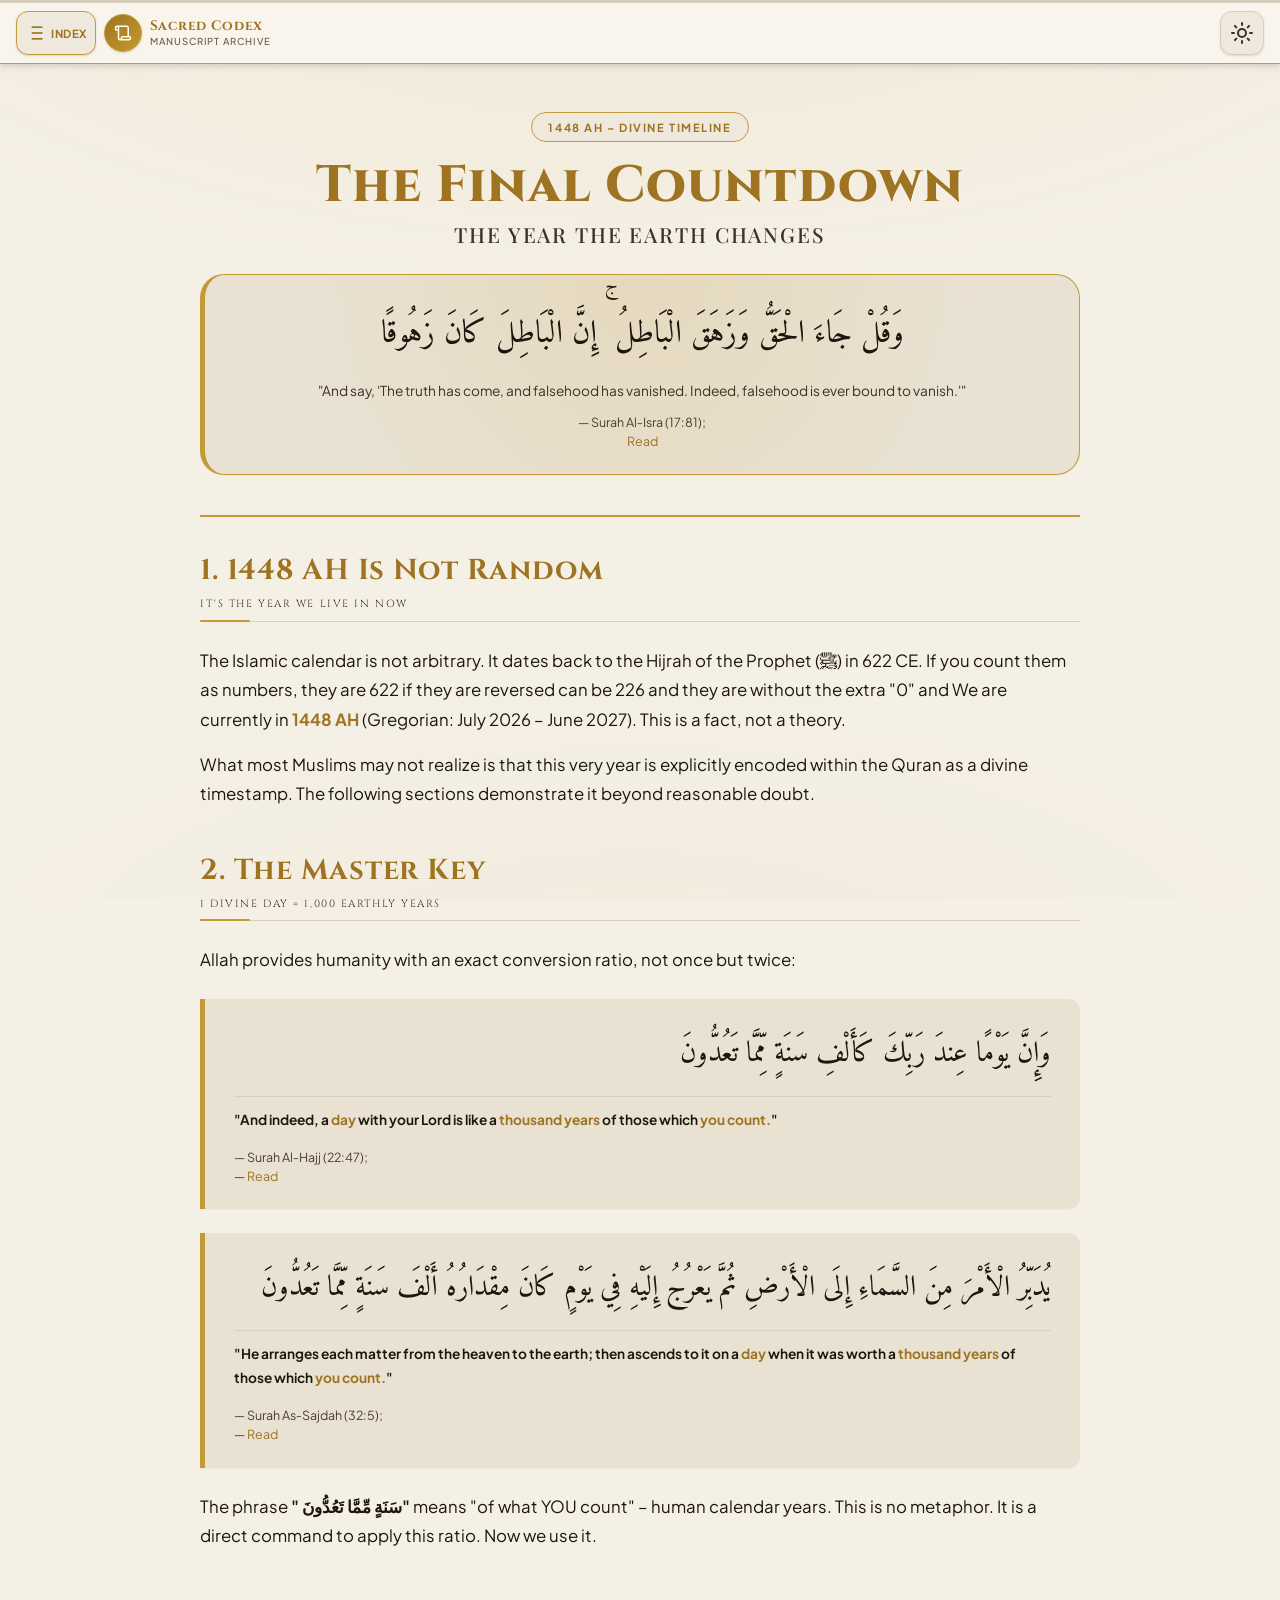
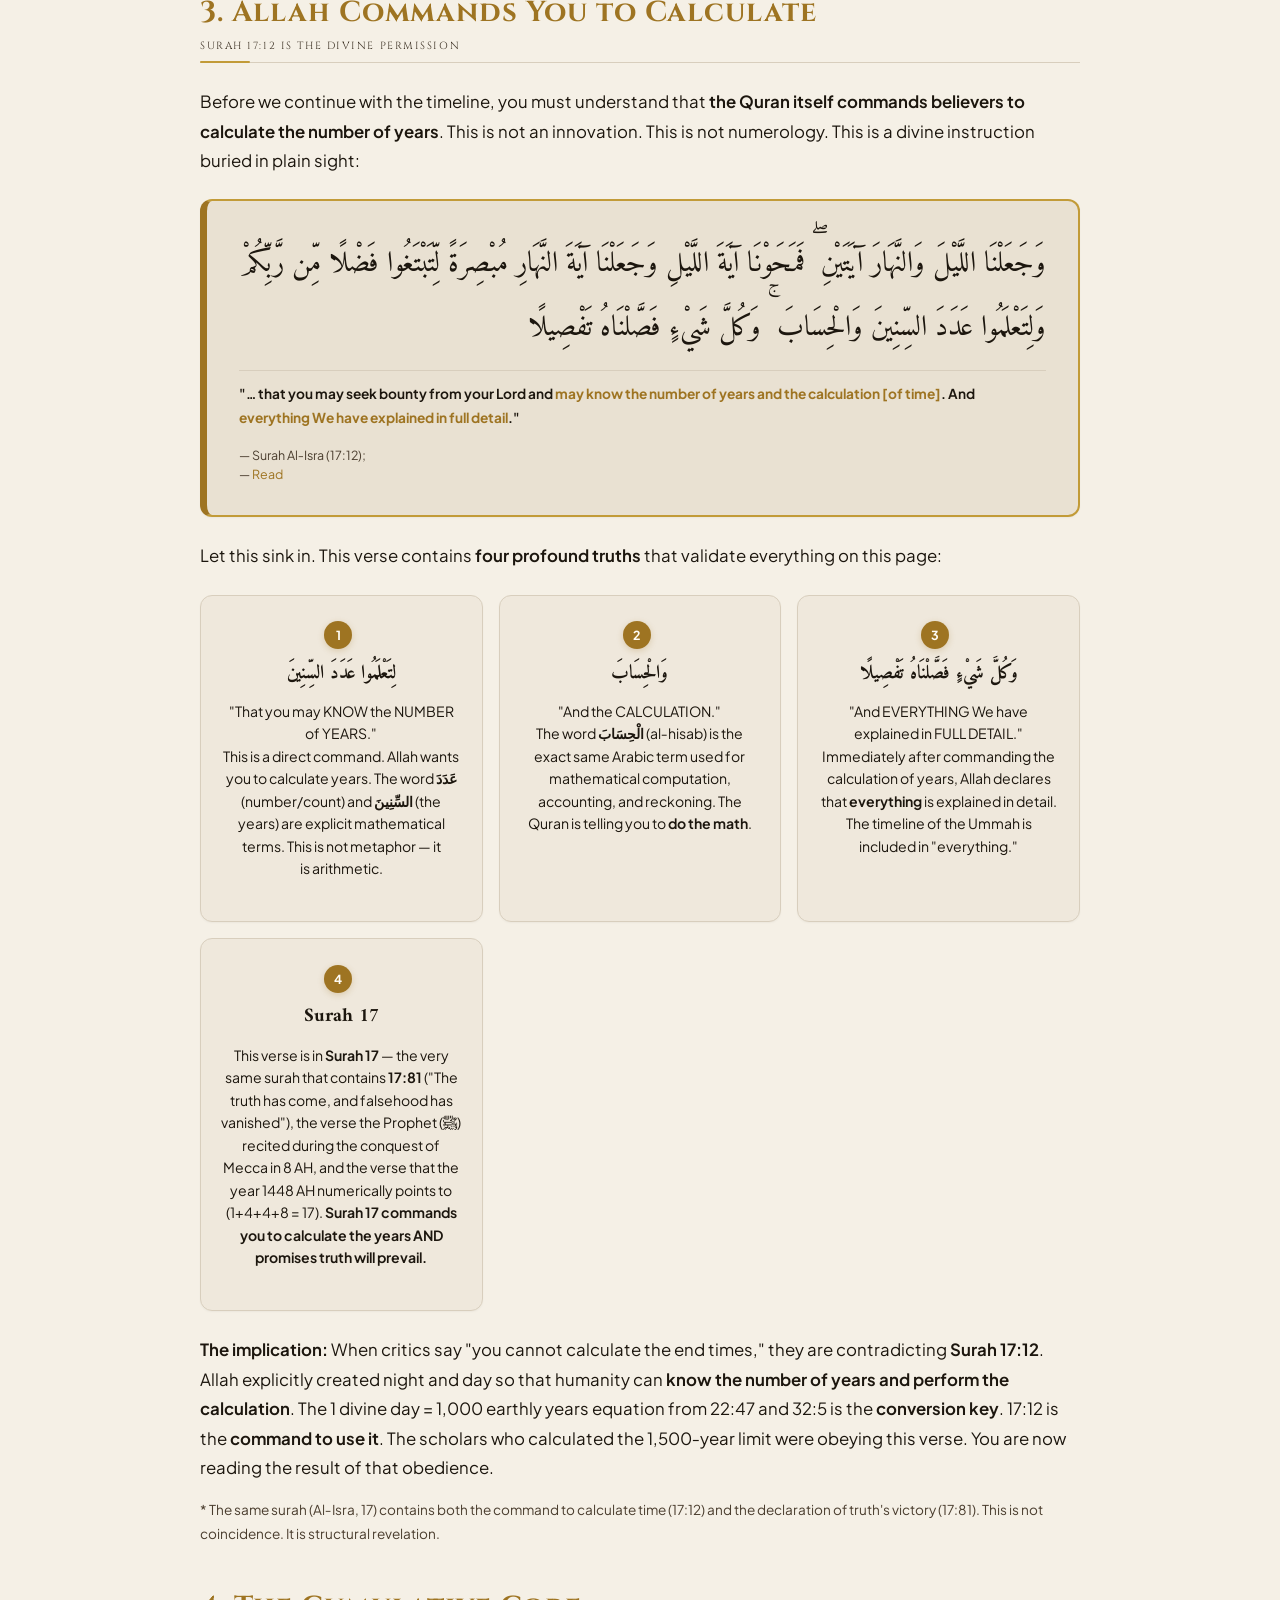
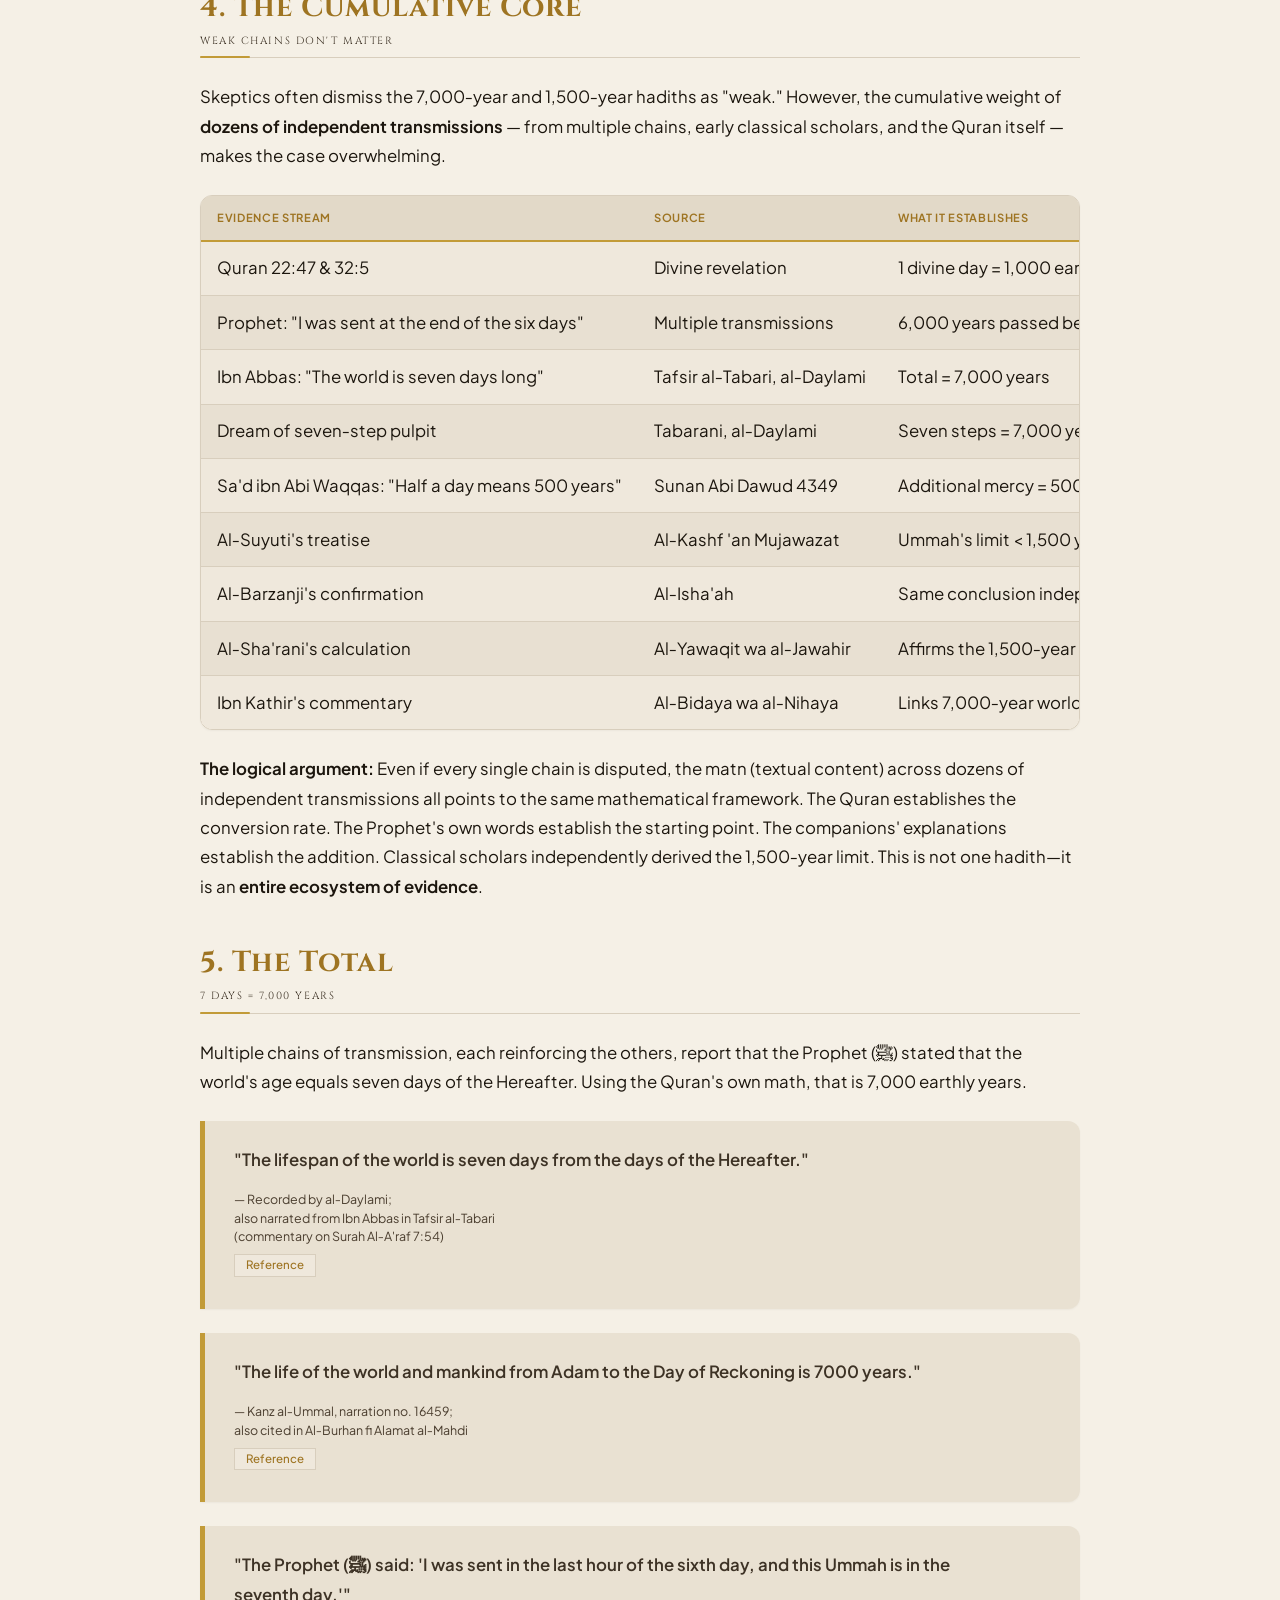
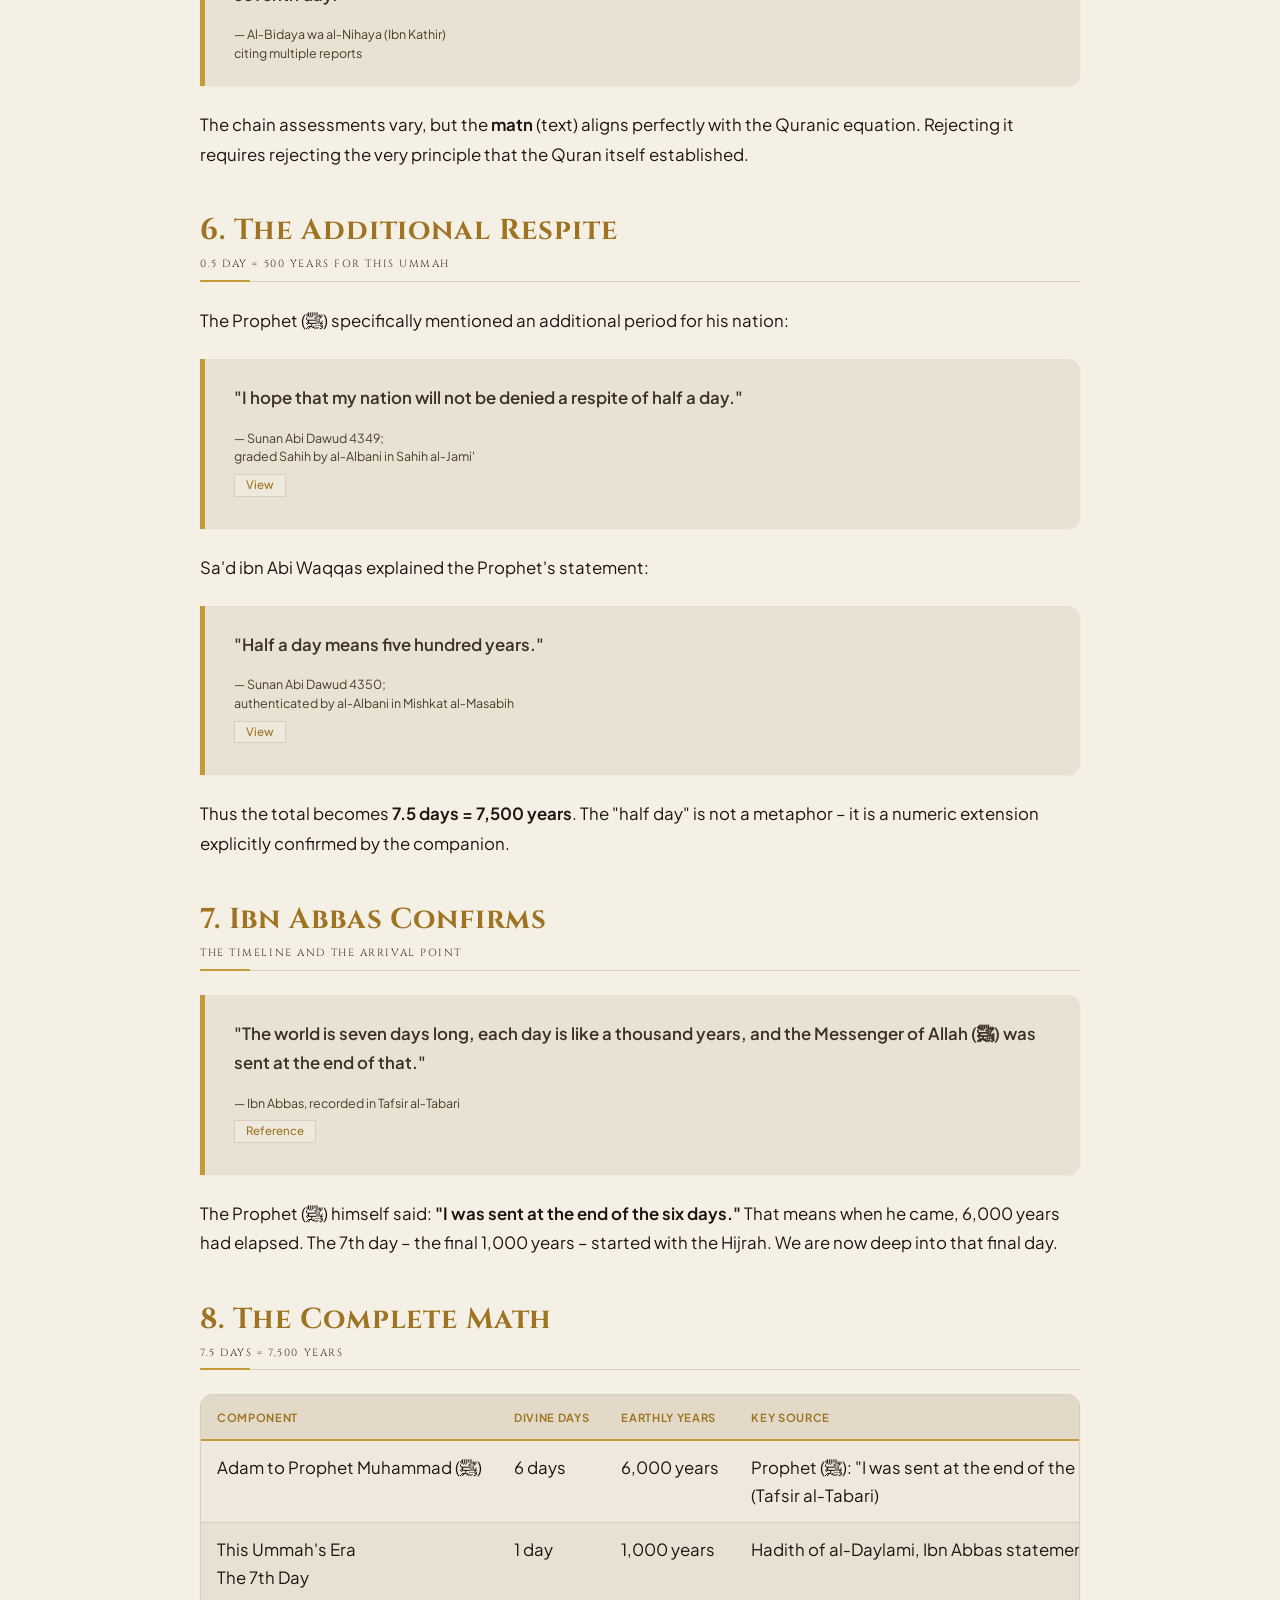
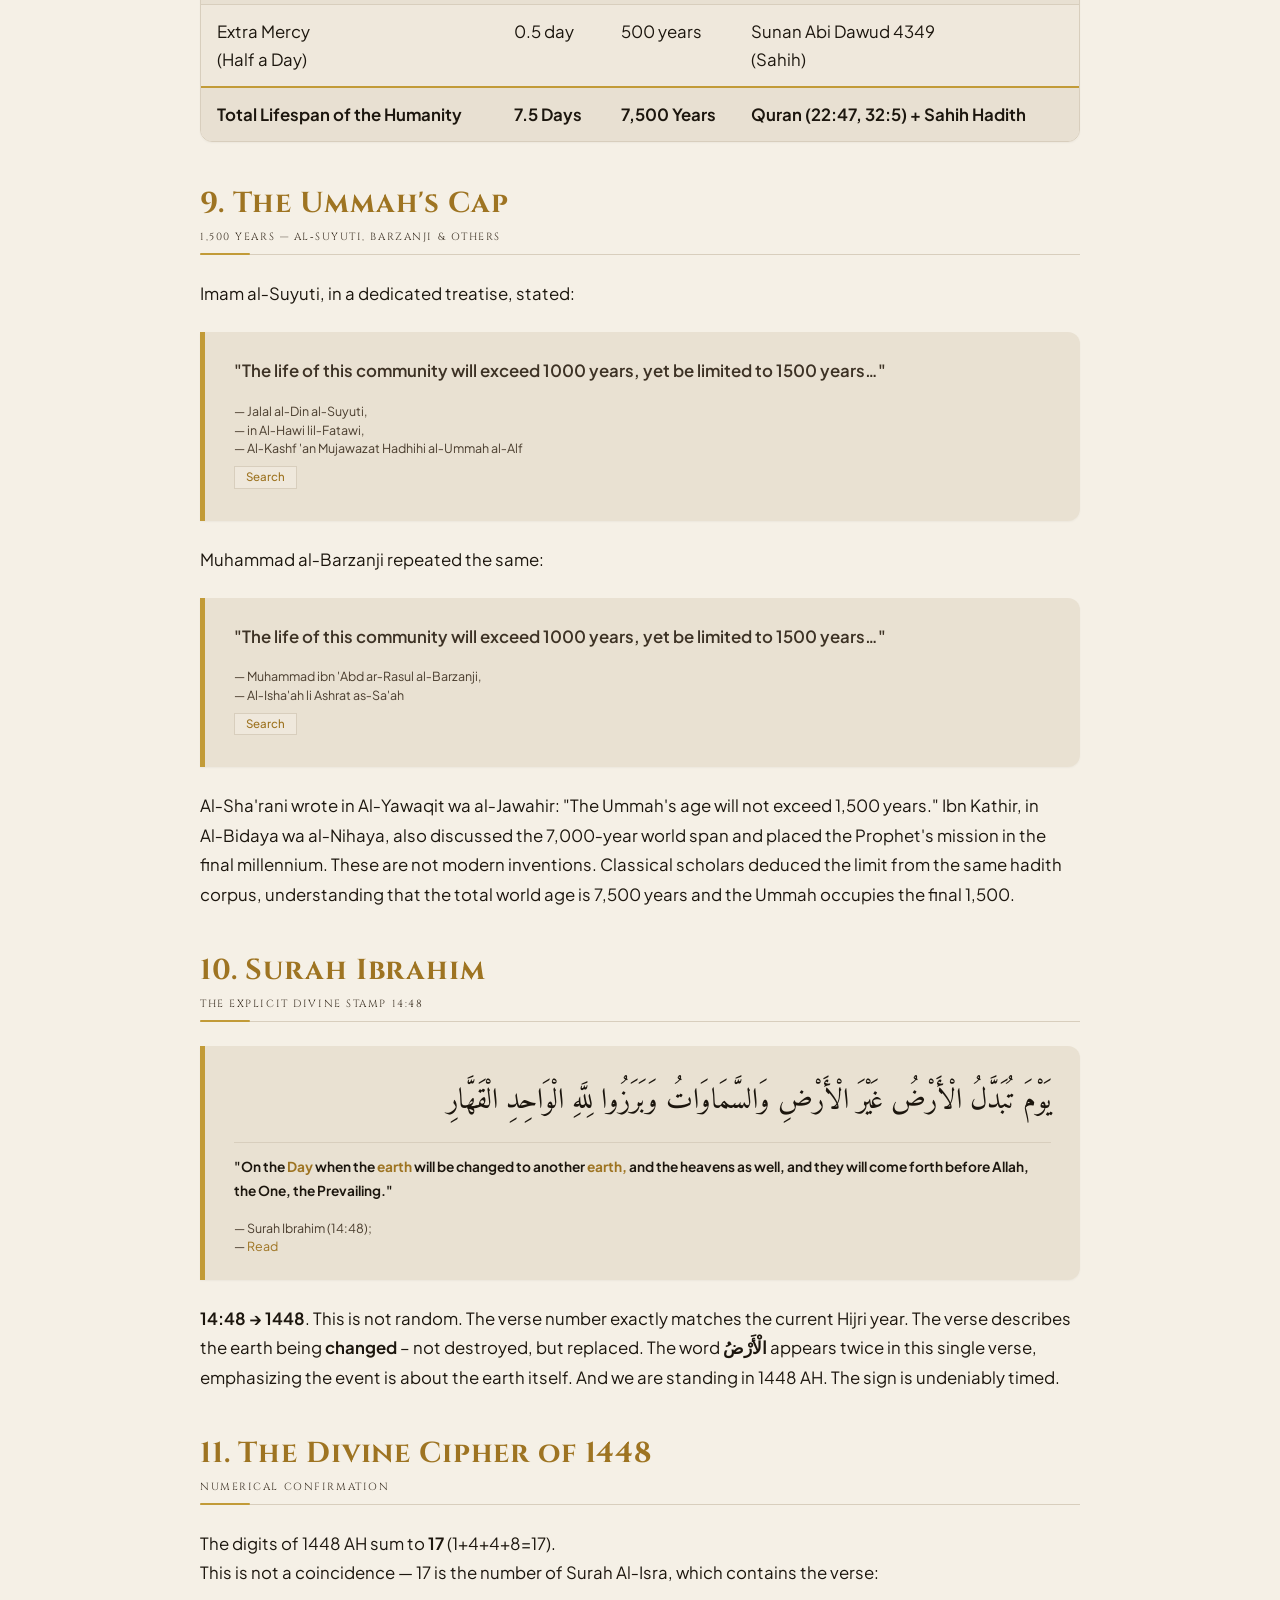
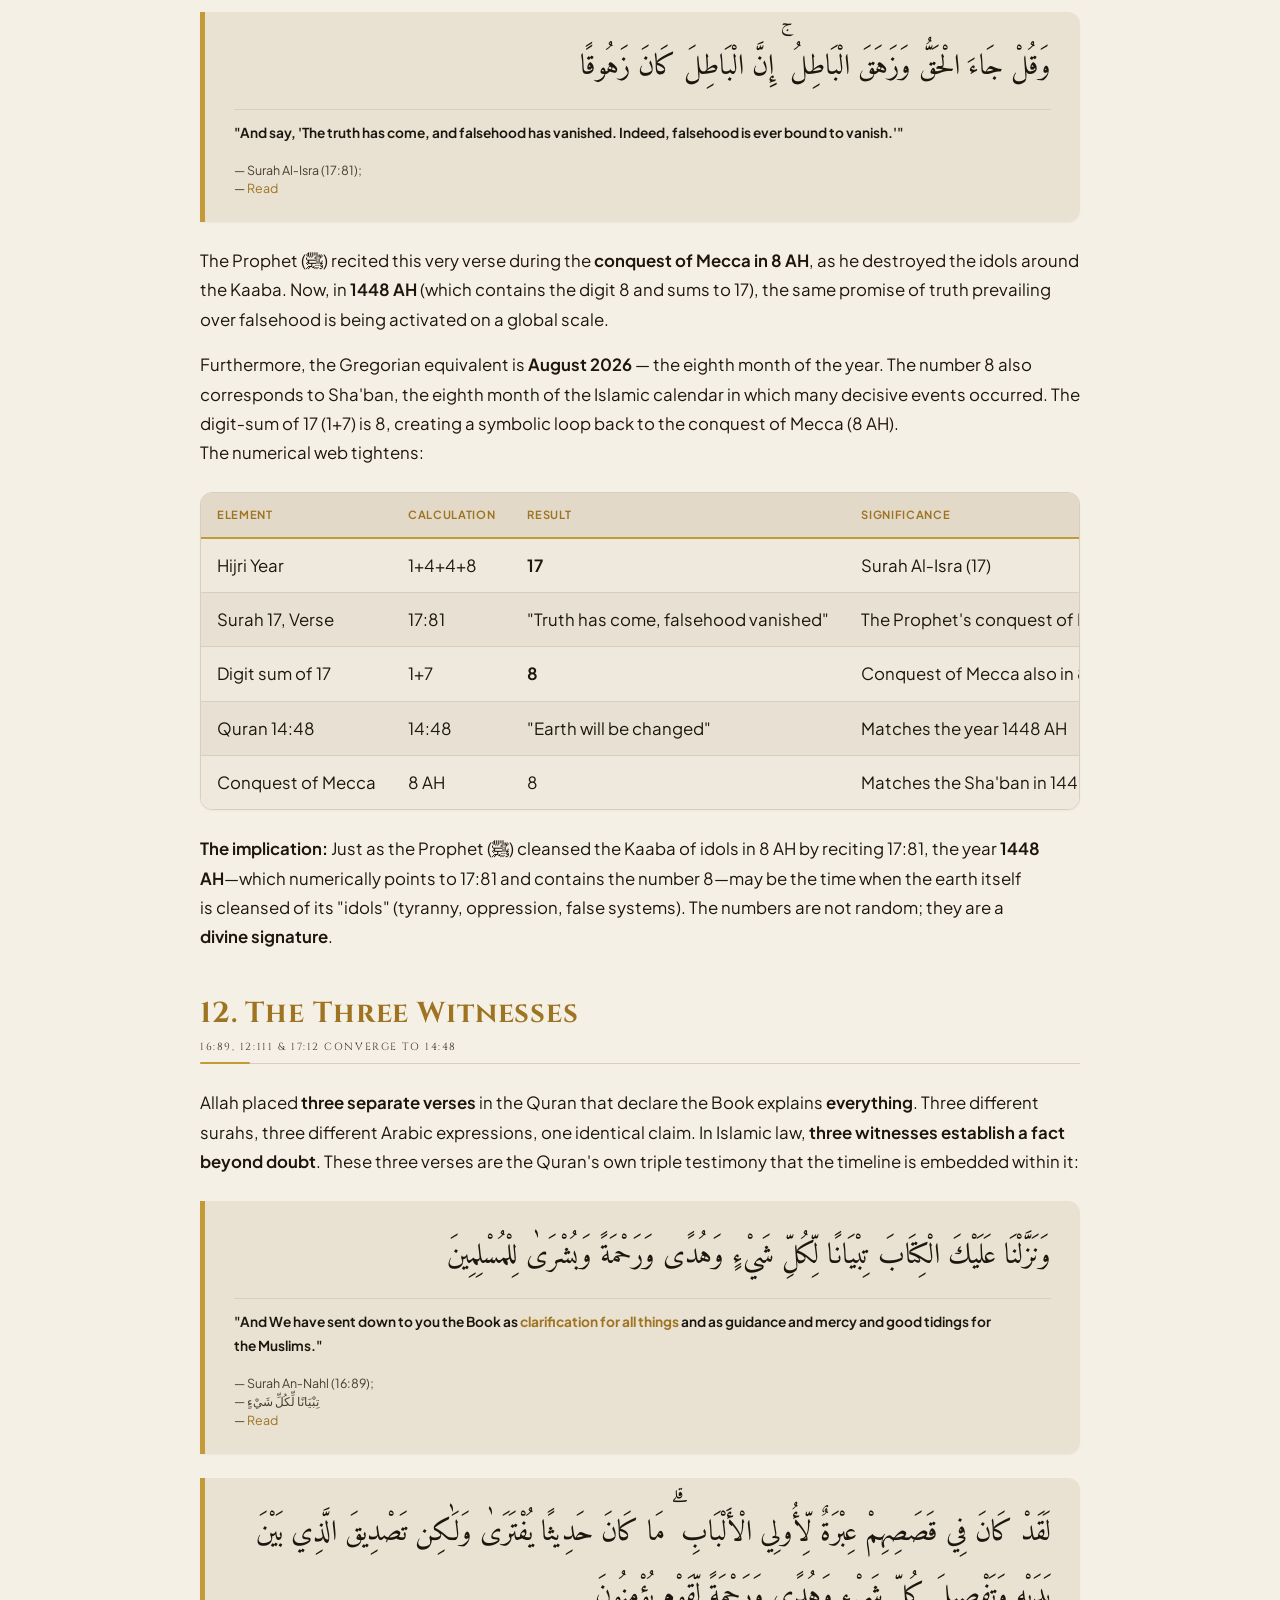
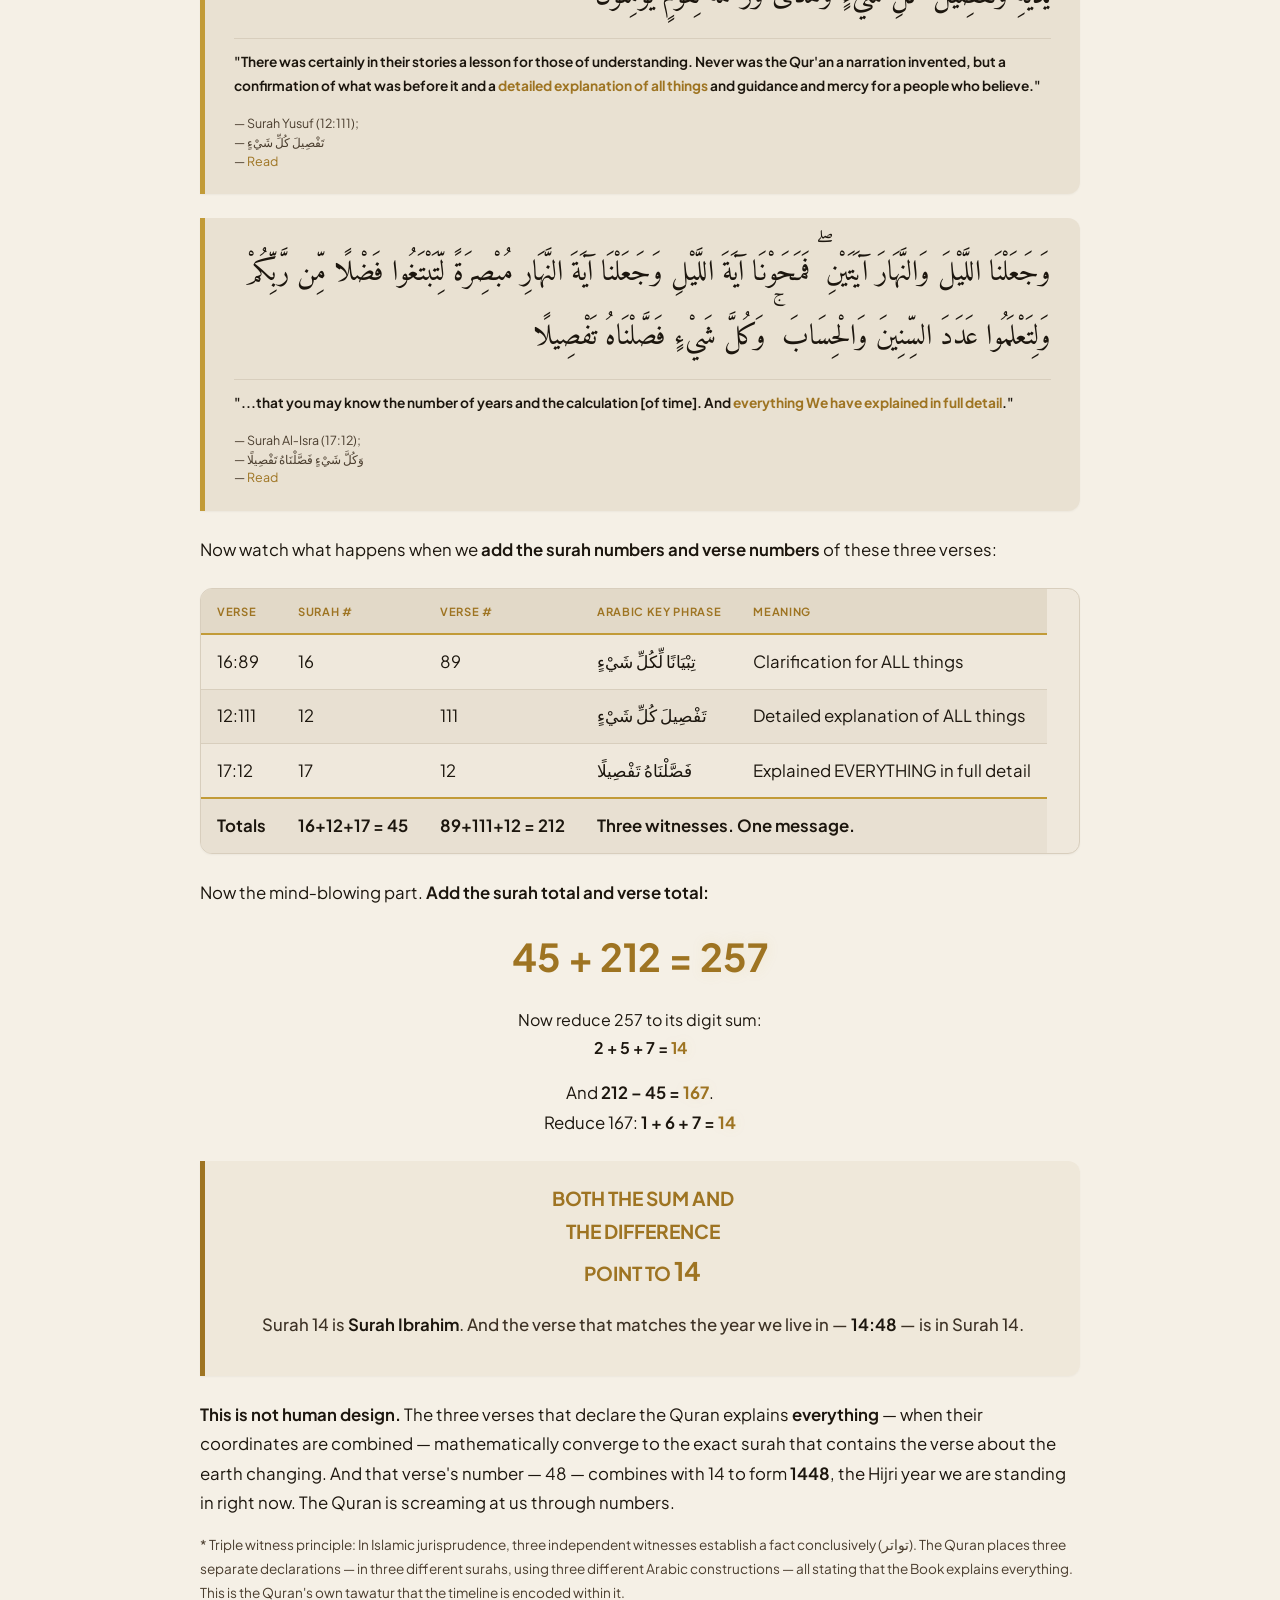
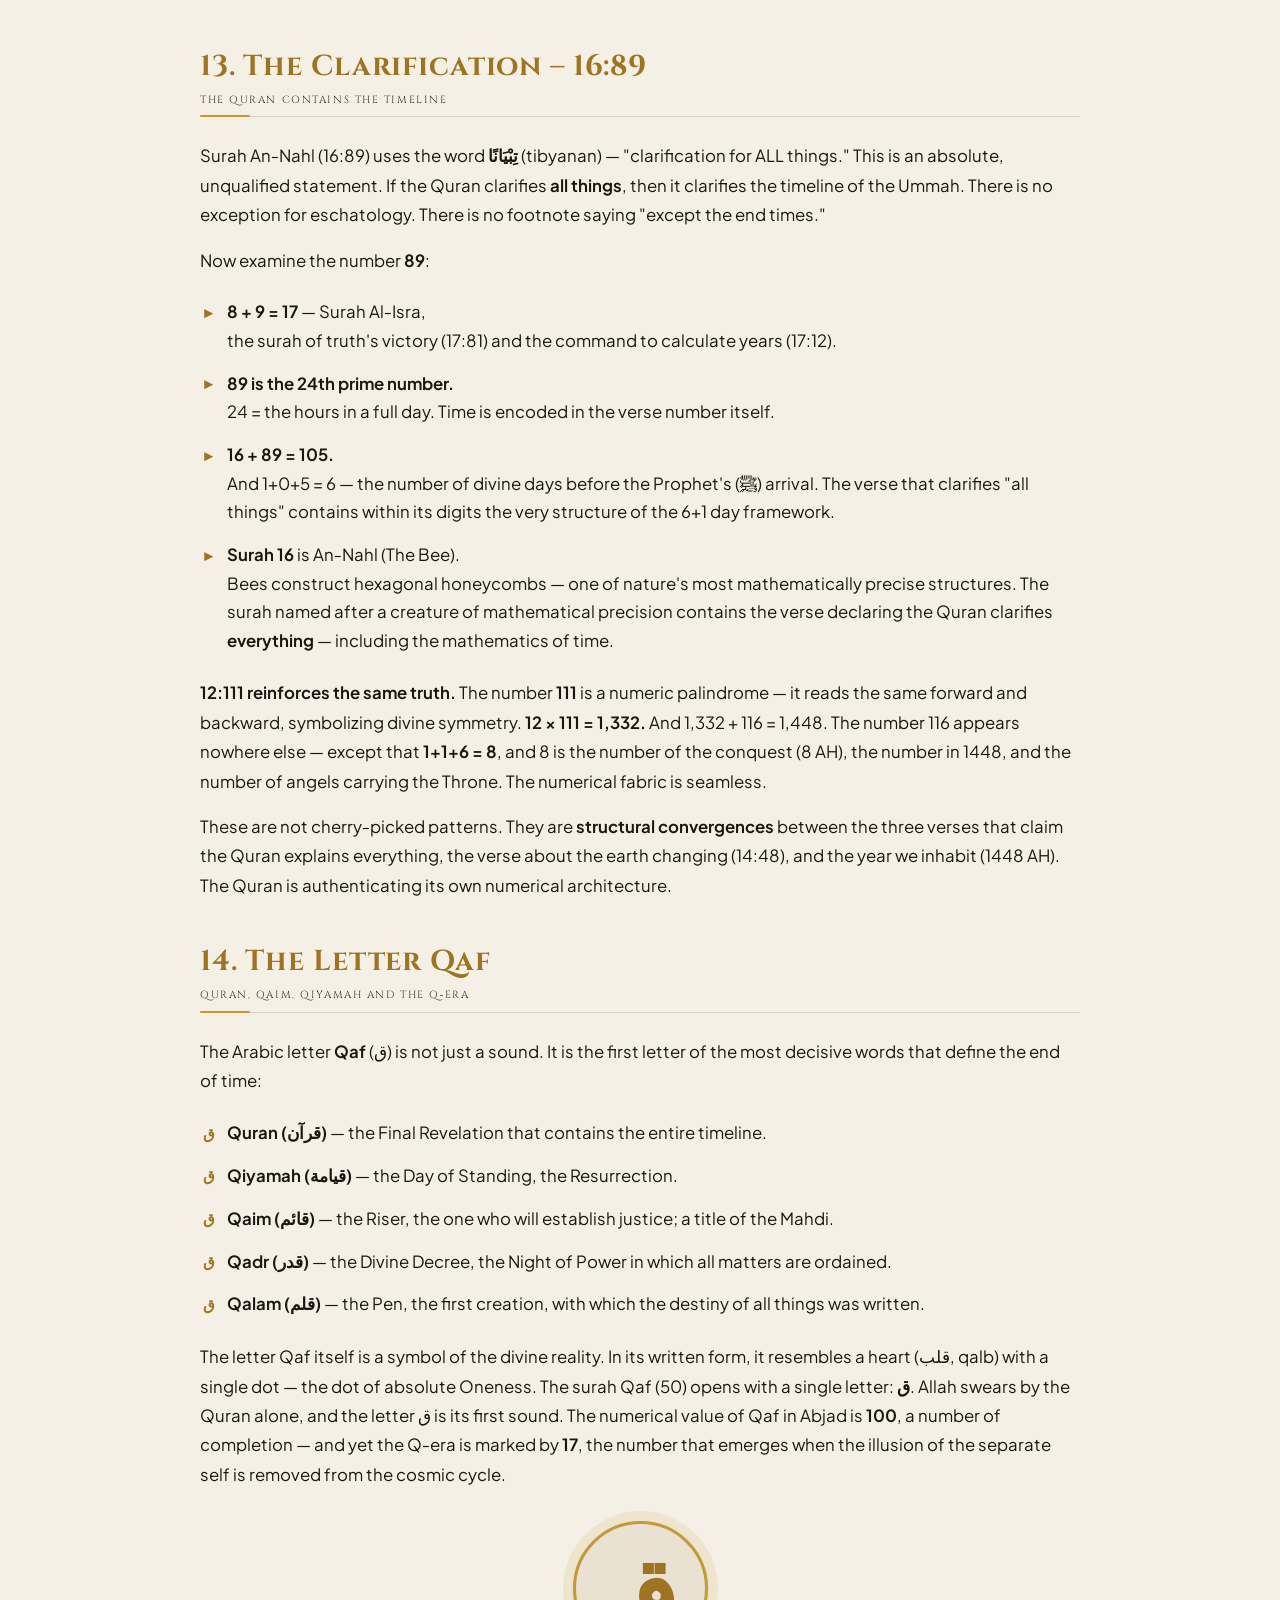
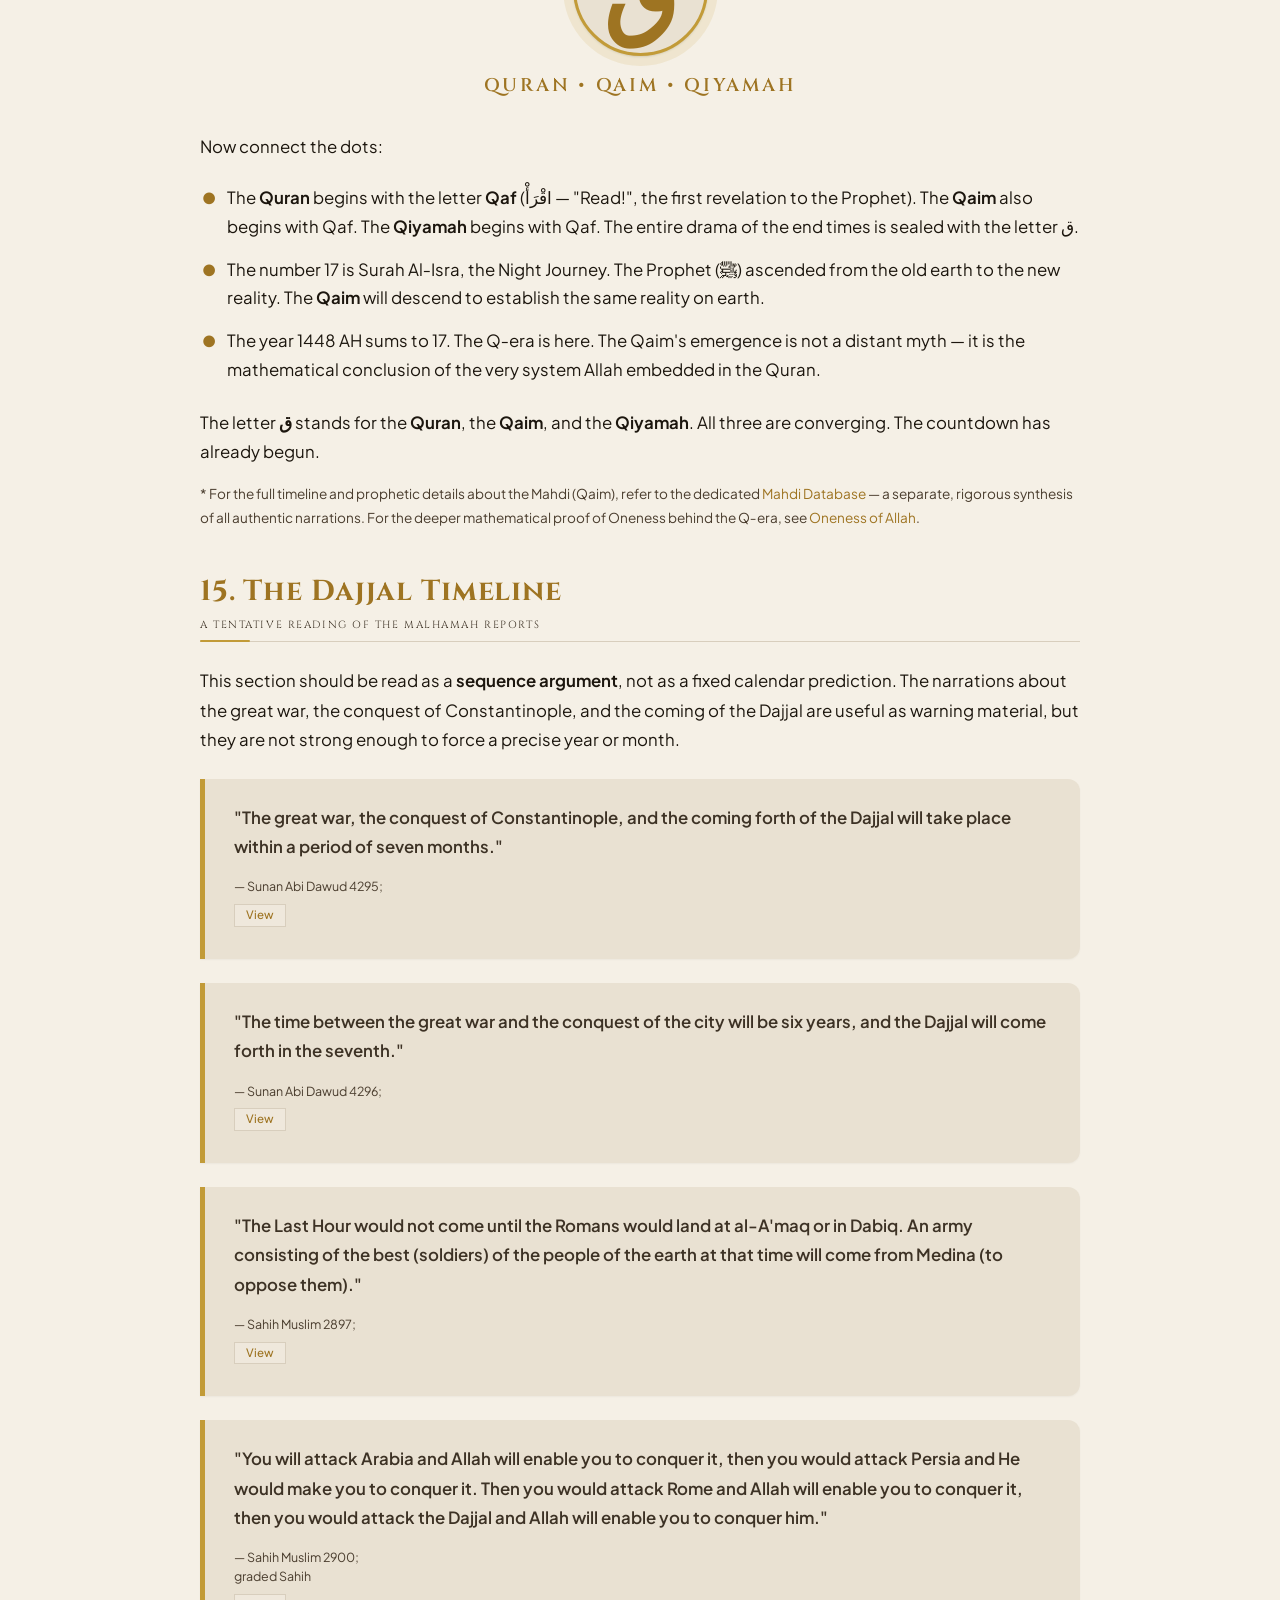
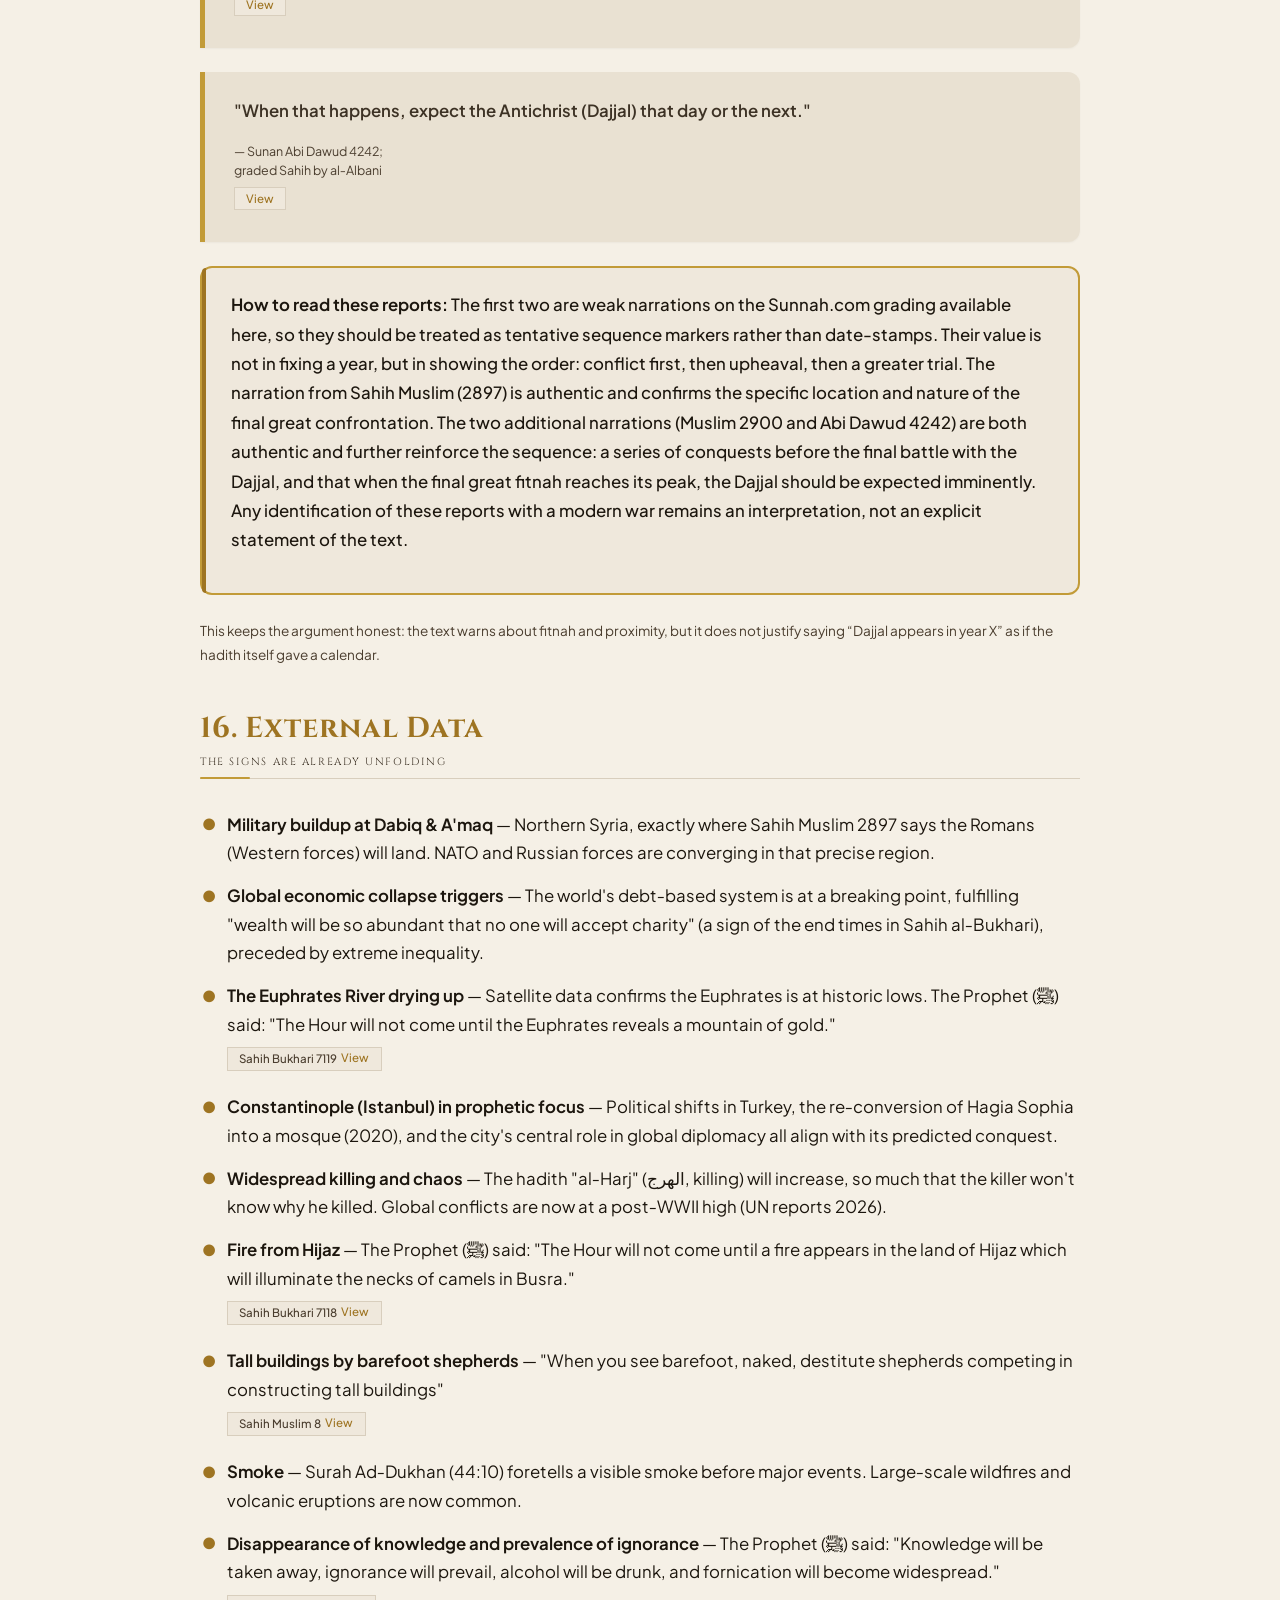
==== commit 2e623669: "Add files via upload" ====
--- a/index.html
+++ b/index.html
@@ -1,2 +1,2 @@
-<!DOCTYPE html><html lang=en><head><meta charset=UTF-8><meta name=viewport content="width=device-width,initial-scale=1"><meta name=color-scheme content="light dark"><meta name=theme-color content=#faf6ee><meta name=format-detection content="telephone=no"><meta name=description content="Proof from Quran, Hadith, and mathematical convergence."><title>Sacred Codex</title><link rel=canonical href="https://sacredcodex.example/index.html"><meta property=og:type content=article><meta property=og:site_name content="Sacred Codex"><meta property=og:locale content=en><meta property=og:title content="Sacred Codex"><meta property=og:description content="Proof from Quran, Hadith, and mathematical convergence."><meta property=og:url content="https://sacredcodex.example/index.html"><meta name=twitter:card content=summary_large_image><meta name=twitter:title content="Sacred Codex"><meta name=twitter:description content="Proof from Quran, Hadith, and mathematical convergence."><link rel=preconnect href=https://fonts.googleapis.com><link rel=preconnect href=https://fonts.gstatic.com crossorigin><link rel=preload as=style href="https://fonts.googleapis.com/css2?family=Amiri:wght@400;700&family=Cinzel:wght@600;700;800&family=Playfair+Display:ital,wght@0,500;0,600;1,500&family=Plus+Jakarta+Sans:wght@400;500;600;700&display=swap"><link rel=stylesheet media=print onload="this.media='all'" href="https://fonts.googleapis.com/css2?family=Amiri:wght@400;700&family=Cinzel:wght@600;700;800&family=Playfair+Display:ital,wght@0,500;0,600;1,500&family=Plus+Jakarta+Sans:wght@400;500;600;700&display=swap"><noscript><link rel=stylesheet href="https://fonts.googleapis.com/css2?family=Amiri:wght@400;700&family=Cinzel:wght@600;700;800&family=Playfair+Display:ital,wght@0,500;0,600;1,500&family=Plus+Jakarta+Sans:wght@400;500;600;700&display=swap"></noscript><link rel=stylesheet href=style.css><link rel=icon href=favicon.svg type=image/svg+xml><script>!function(){try{var t=localStorage.getItem('theme');t&&'light'!==t&&document.documentElement.setAttribute('data-theme',t)}catch(e){}}();</script><script type=application/ld+json>{"@context":"https://schema.org","@type":"Article","headline":"The Final Countdown","description":"Proof from Quran, Hadith, and mathematical convergence.","inLanguage":"en","isPartOf":{"@type":"WebSite","name":"Sacred Codex","url":"https://sacredcodex.example/"},"url":"https://sacredcodex.example/index.html","publisher":{"@type":"Organization","name":"Sacred Codex"}}</script></head><body><a class=skip-link href=#main-content>Skip to main content</a><div class=page><header class=site-header><div class=progress-bar><div class=progress-bar__fill id=progressBarInner></div></div><div class=header__container><div class=header__brand><button class="btn btn--sidebar-toggle" type=button id=sidebarToggle aria-label="Toggle navigation" aria-controls=sidebarNav aria-expanded=false><svg aria-hidden=true width=20 height=20 viewBox="0 0 24 24" fill=none stroke=currentColor stroke-width=2><path d="M3 5h.01"/><path d="M3 12h.01"/><path d="M3 19h.01"/><path d="M8 5h13"/><path d="M8 12h13"/><path d="M8 19h13"/></svg><span class=btn__label>Index</span></button><button type=button class=logo-link id=brandScrollTop aria-label="Scroll to top"><span class=logo-icon><svg aria-hidden=true width=24 height=24 viewBox="0 0 24 24" fill=none stroke=currentColor stroke-width=2><path d="M19 17V5a2 2 0 0 0-2-2H4"/><path d="M8 21h12a2 2 0 0 0 2-2v-1a1 1 0 0 0-1-1H11a1 1 0 0 0-1 1v1a2 2 0 1 1-4 0V5a2 2 0 1 0-4 0v2a1 1 0 0 0 1 1h3"/></svg></span><span class=logo-text><span class=logo-text__title>Sacred Codex</span><span class=logo-text__sub>Manuscript Archive</span></span></button></div><div class=header__actions><button class="btn btn--icon" id=themeToggle aria-label="Switch theme" title="Switch Theme"><svg id=themeIcon aria-hidden=true width=24 height=24 viewBox="0 0 24 24" fill=none stroke=currentColor stroke-width=2 stroke-linecap=round stroke-linejoin=round><circle cx=12 cy=12 r="4"/><path d="M12 2v2"/><path d="M12 20v2"/><path d="m4.93 4.93 1.41 1.41"/><path d="m17.66 17.66 1.41 1.41"/><path d="M2 12h2"/><path d="M20 12h2"/><path d="m6.34 17.66-1.41 1.41"/><path d="m19.07 4.93-1.41 1.41"/></svg></button></div></div></header><div class=sidebar-overlay id=sidebarOverlay aria-hidden=true></div><nav class=sidebar id=sidebarNav tabindex=-1 aria-label="Main navigation"><a href=index.html aria-current=page>The Final Countdown</a><a href=mahdi-database.html>Mahdi Database</a><a href=tawhid.html>Oneness of Allah</a><div class=sidebar__themes role=group aria-label="Theme"><button type=button class="sidebar__theme-btn active-theme" data-theme-value=light aria-pressed=true><svg aria-hidden=true width=24 height=24 viewBox="0 0 24 24" fill=none stroke=currentColor stroke-width=2><circle cx=12 cy=12 r="4"/><path d="M12 2v2"/><path d="M12 20v2"/></svg> Parchment</button><button type=button class=sidebar__theme-btn data-theme-value=dark aria-pressed=false><svg aria-hidden=true width=24 height=24 viewBox="0 0 24 24" fill=none stroke=currentColor stroke-width=2><path d="M12 3a6 6 0 0 0 9 9 9 9 0 1 1-9-9Z"/></svg> Dark</button><button type=button class=sidebar__theme-btn data-theme-value=manuscript aria-pressed=false><svg aria-hidden=true width=24 height=24 viewBox="0 0 24 24" fill=none stroke=currentColor stroke-width=2><path d="M19 17V5a2 2 0 0 0-2-2H4"/><path d="M8 21h12a2 2 0 0 0 2-2v-1a1 1 0 0 0-1-1H11a1 1 0 0 0-1 1v1a2 2 0 1 1-4 0V5a2 2 0 1 0-4 0v2a1 1 0 0 0 1 1h3"/></svg> Manuscript</button></div></nav><main id=main-content class=main-content><article class=article><header class=article__header><span class=badge>1448 AH – Divine Timeline</span><h1>The Final Countdown</h1><p class=article__subtitle>The Year the Earth Changes</p><div class="verse-box verse-box--illuminated"><p lang=ar dir=rtl class="arabic">وَقُلْ جَاءَ الْحَقُّ وَزَهَقَ الْبَاطِلُ ۚ إِنَّ الْبَاطِلَ كَانَ زَهُوقًا</p><p class=verse-box__translation>"And say, 'The truth has come, and falsehood has vanished. Indeed, falsehood is ever bound to vanish.'"</p><p class=verse-box__source>— Surah Al‑Isra (17:81);<br><a href=https://quran.com/al-isra/81 target=_blank rel=noopener>Read</a></p></div></header><section class=section><h2>1. 1448 AH Is Not Random <small>It's the year we live in now</small></h2><p>The Islamic calendar is not arbitrary. It dates back to the Hijrah of the Prophet (ﷺ) in 622 CE. Facts If you count them as numbers, they are 622 if they are reversed can be 226 and they are without the extra "0" and We are currently in <strong class=highlight>1448 AH</strong> (Gregorian: July 2026 – June 2027). This is a fact, not a theory.</p><p>What most Muslims may not realize is that this very year is explicitly encoded within the Quran as a divine timestamp. The following sections demonstrate it beyond reasonable doubt.</p></section><section class=section><h2>2. The Master Key <small>1 Divine Day = 1,000 Earthly Years</small></h2><p>Allah provides humanity with an exact conversion ratio, not once but twice:</p><blockquote class=verse-box><p lang=ar dir=rtl class="arabic">وَإِنَّ يَوْمًا عِندَ رَبِّكَ كَأَلْفِ سَنَةٍ مِّمَّا تَعُدُّونَ</p><p class=verse-box__translation><strong>"And indeed, a <span class=highlight>day</span> with your Lord is like a <span class=highlight> thousand years</span> of those which <span class=highlight> you count.</span>"</strong></p><cite class=verse-box__source>— Surah Al‑Hajj (22:47);<br>— <a href=https://quran.com/al-hajj/47 target=_blank rel=noopener>Read</a></cite></blockquote><blockquote class=verse-box><p lang=ar dir=rtl class="arabic">يُدَبِّرُ الْأَمْرَ مِنَ السَّمَاءِ إِلَى الْأَرْضِ ثُمَّ يَعْرُجُ إِلَيْهِ فِي يَوْمٍ كَانَ مِقْدَارُهُ أَلْفَ سَنَةٍ مِّمَّا تَعُدُّونَ</p><p class=verse-box__translation><strong>"He arranges each matter from the heaven to the earth; then it will ascend to Him in a <span class=highlight>Day</span>, the extent of which is a <span class=highlight>thousand years</span> of those which <span class=highlight> you count.</span>"</strong></p><cite class=verse-box__source>— Surah As‑Sajdah (32:5);<br>— <a href=https://quran.com/as-sajdah/5 target=_blank rel=noopener>Read</a></cite></blockquote><p>The phrase <strong>"مِّمَّا تَعُدُّونَ"</strong> means "of what YOU count" – human calendar years. This is no metaphor. It is a direct command to apply this ratio. Now we use it.</p></section><section class=section><h2>3. Allah Commands You to Calculate <small>Surah 17:12 is the Divine Permission</small></h2><p>Before we continue with the timeline, you must understand that <strong>the Quran itself commands believers to calculate the number of years</strong>. This is not an innovation. This is not numerology. This is a divine instruction buried in plain sight:</p><div class="verse-box verse-box--command"><p lang=ar dir=rtl class="arabic">وَجَعَلْنَا اللَّيْلَ وَالنَّهَارَ آيَتَيْنِ ۖ فَمَحَوْنَا آيَةَ اللَّيْلِ وَجَعَلْنَا آيَةَ النَّهَارِ مُبْصِرَةً لِّتَبْتَغُوا فَضْلًا مِّن رَّبِّكُمْ وَلِتَعْلَمُوا عَدَدَ السِّنِينَ وَالْحِسَابَ ۚ وَكُلَّ شَيْءٍ فَصَّلْنَاهُ تَفْصِيلًا</p><p class=verse-box__translation><strong>"… that you may seek bounty from your Lord and <span class=highlight>may know the number of years and the calculation [of time]</span>. And <span class=highlight>everything We have explained in full detail</span>."</strong></p><cite class=verse-box__source>— Surah Al‑Isra (17:12);<br>— <a href=https://quran.com/al-isra/12 target=_blank rel=noopener>Read</a></cite></div><p>Let this sink in. This verse contains <strong>four profound truths</strong> that validate everything on this page:</p><div class=truth-grid><div class=truth-card><span class=step-num>1</span><p lang=ar dir=rtl class="truth-card__arabic">لِتَعْلَمُوا عَدَدَ السِّنِينَ</p><p class=truth-card__desc>"That you may KNOW the NUMBER of YEARS."<br>This is a direct command. Allah wants you to calculate years. The word <strong>عَدَدَ</strong> (number/count) and <strong>السِّنِينَ</strong> (the years) are explicit mathematical terms. This is not metaphor — it is arithmetic.</p></div><div class=truth-card><span class=step-num>2</span><p lang=ar dir=rtl class="truth-card__arabic">وَالْحِسَابَ</p><p class=truth-card__desc>"And the CALCULATION."<br>The word <strong>الْحِسَابَ</strong> (al‑hisab) is the exact same Arabic term used for mathematical computation, accounting, and reckoning. The Quran is telling you to <strong>do the math</strong>.</p></div><div class=truth-card><span class=step-num>3</span><p lang=ar dir=rtl class="truth-card__arabic">وَكُلَّ شَيْءٍ فَصَّلْنَاهُ تَفْصِيلًا</p><p class=truth-card__desc>"And EVERYTHING We have explained in FULL DETAIL."<br>Immediately after commanding the calculation of years, Allah declares that <strong>everything</strong> is explained in detail. The timeline of the Ummah is included in "everything."</p></div><div class=truth-card><span class=step-num>4</span><p lang=ar dir=rtl class="truth-card__arabic">Surah 17</p><p class=truth-card__desc>This verse is in <strong>Surah 17</strong> — the very same surah that contains <strong>17:81</strong> ("The truth has come, and falsehood has vanished"), the verse the Prophet (ﷺ) recited during the conquest of Mecca in 8 AH, and the verse that the year 1448 AH numerically points to (1+4+4+8 = 17). <strong>Surah 17 commands you to calculate the years AND promises truth will prevail.</strong></p></div></div><p><strong>The implication:</strong> When critics say "you cannot calculate the end times," they are contradicting <strong>Surah 17:12</strong>. Allah explicitly created night and day so that humanity can <strong>know the number of years and perform the calculation</strong>. The 1 divine day = 1,000 earthly years equation from 22:47 and 32:5 is the <strong>conversion key</strong>. 17:12 is the <strong>command to use it</strong>. The scholars who calculated the 1,500‑year limit were obeying this verse. You are now reading the result of that obedience.</p><p class="u-source">* The same surah (Al‑Isra, 17) contains both the command to calculate time (17:12) and the declaration of truth's victory (17:81). This is not coincidence. It is structural revelation.</p></section><section class=section><h2>4. The Cumulative Core <small>Weak chains don't matter</small></h2><p>Skeptics often dismiss the 7,000‑year and 1,500‑year hadiths as "weak." However, the cumulative weight of <strong>dozens of independent transmissions</strong> — from multiple chains, early classical scholars, and the Quran itself — makes the case overwhelming.</p><div class=table-wrapper><table><caption>4. The Cumulative Core Weak chains don&#x27;t matter</caption><thead><tr><th scope=col>Evidence Stream</th><th scope=col>Source</th><th scope=col>What It Establishes</th></tr></thead><tbody><tr><td>Quran 22:47 &amp; 32:5</td><td>Divine revelation</td><td>1 divine day = 1,000 earthly years</td></tr><tr><td>Prophet: "I was sent at the end of the six days"</td><td>Multiple transmissions</td><td>6,000 years passed before his arrival</td></tr><tr><td>Ibn Abbas: "The world is seven days long"</td><td>Tafsir al‑Tabari, al‑Daylami</td><td>Total = 7,000 years</td></tr><tr><td>Dream of seven‑step pulpit</td><td>Tabarani, al‑Daylami</td><td>Seven steps = 7,000 years</td></tr><tr><td>Sa'd ibn Abi Waqqas: "Half a day means 500 years"</td><td>Sunan Abi Dawud 4349</td><td>Additional mercy = 500 years</td></tr><tr><td>Al‑Suyuti's treatise</td><td>Al‑Kashf 'an Mujawazat</td><td>Ummah's limit &lt; 1,500 years</td></tr><tr><td>Al‑Barzanji's confirmation</td><td>Al‑Isha'ah</td><td>Same conclusion independently</td></tr><tr><td>Al‑Sha'rani's calculation</td><td>Al‑Yawaqit wa al‑Jawahir</td><td>Affirms the 1,500‑year ceiling</td></tr><tr><td>Ibn Kathir's commentary</td><td>Al‑Bidaya wa al‑Nihaya</td><td>Links 7,000‑year world span to prophetic traditions</td></tr></tbody></table></div><p><strong>The logical argument:</strong> Even if every single chain is disputed, the matn (textual content) across dozens of independent transmissions all points to the same mathematical framework. The Quran establishes the conversion rate. The Prophet's own words establish the starting point. The companions' explanations establish the addition. Classical scholars independently derived the 1,500‑year limit. This is not one hadith—it is an <strong>entire ecosystem of evidence</strong>.</p></section><section class=section><h2>5. The Total <small>7 Days = 7,000 Years</small></h2><p>Multiple chains of transmission, each reinforcing the others, report that the Prophet (ﷺ) stated that the world's age equals seven days of the Hereafter. Using the Quran's own math, that is 7,000 earthly years.</p><blockquote class=verse-box><p class="u-lead">"The lifespan of the world is seven days from the days of the Hereafter."</p><cite class=verse-box__source>— Recorded by al‑Daylami;<br>also narrated from Ibn Abbas in Tafsir al‑Tabari<br>(commentary on Surah Al‑A'raf 7:54)<br><span class=hadith-inline><a href=https://sunnah.com/tabari target=_blank rel=noopener>Reference</a></span></cite></blockquote><blockquote class=verse-box><p class="u-lead">"The life of the world and mankind from Adam to the Day of Reckoning is 7000 years."</p><cite class=verse-box__source>— Kanz al‑Ummal, narration no. 16459;<br>also cited in Al‑Burhan fi Alamat al‑Mahdi<br><span class=hadith-inline><a href=https://sunnah.com/kanz target=_blank rel=noopener>Reference</a></span></cite></blockquote><blockquote class=verse-box><p class="u-lead">"The Prophet (ﷺ) said: 'I was sent in the last hour of the sixth day, and this Ummah is in the seventh day.'"</p><cite class=verse-box__source>— Al‑Bidaya wa al‑Nihaya (Ibn Kathir)<br>citing multiple reports</cite></blockquote><p>The chain assessments vary, but the <strong>matn</strong> (text) aligns perfectly with the Quranic equation. Rejecting it requires rejecting the very principle that the Quran itself established.</p></section><section class=section><h2>6. The Additional Respite <small>0.5 Day = 500 Years for This Ummah</small></h2><p>The Prophet (ﷺ) specifically mentioned an additional period for his nation:</p><blockquote class="verse-box verse-box--gold"><p class="u-lead">"I hope that my nation will not be denied a respite of half a day."</p><cite class=verse-box__source>— Sunan Abi Dawud 4349;<br>graded Sahih by al‑Albani in Sahih al‑Jami'<br><span class=hadith-inline><a href=https://sunnah.com/abudawud:4349 target=_blank rel=noopener>View</a></span></cite></blockquote><p>Sa'd ibn Abi Waqqas explained the Prophet's statement:</p><blockquote class="verse-box verse-box--gold"><p class="u-lead">"Half a day means five hundred years."</p><cite class=verse-box__source>— Sunan Abi Dawud 4350;<br>authenticated by al‑Albani in Mishkat al‑Masabih<br><span class=hadith-inline><a href=https://sunnah.com/abudawud:4350 target=_blank rel=noopener>View</a></span></cite></blockquote><p>Thus the total becomes <strong>7.5 days = 7,500 years</strong>. The "half day" is not a metaphor – it is a numeric extension explicitly confirmed by the companion.</p></section><section class=section><h2>7. Ibn Abbas Confirms <small>The Timeline and the Arrival Point</small></h2><blockquote class=verse-box><p class="u-lead">"The world is seven days long, each day is like a thousand years, and the Messenger of Allah (ﷺ) was sent at the end of that."</p><cite class=verse-box__source>— Ibn Abbas, recorded in Tafsir al‑Tabari<br><span class=hadith-inline><a href=https://sunnah.com/tabari target=_blank rel=noopener>Reference</a></span></cite></blockquote><p>The Prophet (ﷺ) himself said: <strong>"I was sent at the end of the six days."</strong> That means when he came, 6,000 years had elapsed. The 7th day – the final 1,000 years – started with the Hijrah. We are now deep into that final day.</p></section><section class=section><h2>8. The Complete Math <small>7.5 Days = 7,500 Years</small></h2><div class=table-wrapper><table><caption>8. The Complete Math 7.5 Days = 7,500 Years</caption><thead><tr><th scope=col>Component</th><th scope=col>Divine Days</th><th scope=col>Earthly Years</th><th scope=col>Key Source</th></tr></thead><tbody><tr><td>Adam to Prophet Muhammad (ﷺ)</td><td>6 days</td><td>6,000 years</td><td>Prophet (ﷺ): "I was sent at the end of the six days."<br>(Tafsir al‑Tabari)</td></tr><tr><td>This Ummah's Era<br>The 7th Day</td><td>1 day</td><td>1,000 years</td><td>Hadith of al‑Daylami, Ibn Abbas statement</td></tr><tr><td>Extra Mercy<br>(Half a Day)</td><td>0.5 day</td><td>500 years</td><td>Sunan Abi Dawud 4349<br>(Sahih)</td></tr><tr class=highlight-row><td><strong>Total Lifespan of the Humanity</strong></td><td><strong>7.5 Days</strong></td><td><strong>7,500 Years</strong></td><td><strong>Quran (22:47, 32:5) + Sahih Hadith</strong></td></tr></tbody></table></div></section><section class=section><h2>9. The Ummah's Cap <small>1,500 Years — Al‑Suyuti, Barzanji &amp; Others</small></h2><p>Imam al‑Suyuti, in a dedicated treatise, stated:</p><blockquote class=verse-box><p class="u-lead">"The life of this community will exceed 1000 years, yet be limited to 1500 years…"</p><cite class=verse-box__source>— Jalal al‑Din al‑Suyuti,<br>—  in Al‑Hawi lil‑Fatawi,<br>—  Al‑Kashf 'an Mujawazat Hadhihi al‑Ummah al‑Alf<br><span class=hadith-inline><a href="https://www.google.com/search?q=Al-Suyuti+Al-Kashf+an+Mujawazat" target=_blank rel=noopener>Search</a></span></cite></blockquote><p>Muhammad al‑Barzanji repeated the same:</p><blockquote class=verse-box><p class="u-lead">"The life of this community will exceed 1000 years, yet be limited to 1500 years…"</p><cite class=verse-box__source>— Muhammad ibn 'Abd ar‑Rasul al‑Barzanji,<br>— Al‑Isha'ah li Ashrat as‑Sa'ah<br><span class=hadith-inline><a href="https://www.google.com/search?q=Al-Isha'ah+li+Ashrat+as-Sa'ah" target=_blank rel=noopener>Search</a></span></cite></blockquote><p>Al‑Sha'rani wrote in Al‑Yawaqit wa al‑Jawahir: "The Ummah's age will not exceed 1,500 years." Ibn Kathir, in Al‑Bidaya wa al‑Nihaya, also discussed the 7,000‑year world span and placed the Prophet's mission in the final millennium. These are not modern inventions. Classical scholars deduced the limit from the same hadith corpus, understanding that the total world age is 7,500 years and the Ummah occupies the final 1,500.</p></section><section class=section><h2>10. Surah Ibrahim<small>The Explicit Divine Stamp 14:48</small></h2><blockquote class=verse-box><p lang=ar dir=rtl class="arabic">يَوْمَ تُبَدَّلُ الْأَرْضُ غَيْرَ الْأَرْضِ وَالسَّمَاوَاتُ وَبَرَزُوا لِلَّهِ الْوَاحِدِ الْقَهَّارِ</p><p class=verse-box__translation><strong>"On the Day when the earth will be changed to another earth, and the heavens as well, and they will come forth before Allah, the One, the Prevailing."</strong></p><cite class=verse-box__source>— Surah Ibrahim (14:48);<br>— <a href=https://quran.com/ibrahim/48 target=_blank rel=noopener>Read</a></cite></blockquote><p><strong>14:48 → 1448</strong>. This is not random. The verse number exactly matches the current Hijri year. The verse describes the earth being <strong>changed</strong> – not destroyed, but replaced. The word <strong>الْأَرْضُ</strong> appears twice in this single verse, emphasizing the event is about the earth itself. And we are standing in 1448 AH. The sign is undeniably timed.</p></section><section class=section><h2>11. The Divine Cipher of 1448 <small>Numerical Confirmation</small></h2><p>The digits of 1448 AH sum to <strong>17</strong> (1+4+4+8=17).<br>This is not a coincidence — 17 is the number of Surah Al‑Isra, which contains the verse:</p><blockquote class=verse-box><p lang=ar dir=rtl class="arabic">وَقُلْ جَاءَ الْحَقُّ وَزَهَقَ الْبَاطِلُ ۚ إِنَّ الْبَاطِلَ كَانَ زَهُوقًا</p><p class=verse-box__translation><strong>"And say, 'The truth has come, and falsehood has vanished. Indeed, falsehood is ever bound to vanish.'"</strong></p><cite class=verse-box__source>— Surah Al‑Isra (17:81);<br>— <a href=https://quran.com/al-isra/81 target=_blank rel=noopener>Read</a></cite></blockquote><p>The Prophet (ﷺ) recited this very verse during the <strong>conquest of Mecca in 8 AH</strong>, as he destroyed the idols around the Kaaba. Now, in <strong>1448 AH</strong> (which contains the digit 8 and sums to 17), the same promise of truth prevailing over falsehood is being activated on a global scale.</p>
+<!DOCTYPE html><html lang=en><head><meta charset=UTF-8><meta name=viewport content="width=device-width,initial-scale=1"><meta name=color-scheme content="light dark"><meta name=theme-color content=#faf6ee><meta name=format-detection content="telephone=no"><meta name=description content="Proof from Quran, Hadith, and mathematical convergence."><title>Sacred Codex</title><link rel=canonical href="https://sacredcodex.example/index.html"><meta property=og:type content=article><meta property=og:site_name content="Sacred Codex"><meta property=og:locale content=en><meta property=og:title content="Sacred Codex"><meta property=og:description content="Proof from Quran, Hadith, and mathematical convergence."><meta property=og:url content="https://sacredcodex.example/index.html"><meta name=twitter:card content=summary_large_image><meta name=twitter:title content="Sacred Codex"><meta name=twitter:description content="Proof from Quran, Hadith, and mathematical convergence."><link rel=preconnect href=https://fonts.googleapis.com><link rel=preconnect href=https://fonts.gstatic.com crossorigin><link rel=preload as=style href="https://fonts.googleapis.com/css2?family=Amiri:wght@400;700&family=Cinzel:wght@600;700;800&family=Playfair+Display:ital,wght@0,500;0,600;1,500&family=Plus+Jakarta+Sans:wght@400;500;600;700&display=swap"><link rel=stylesheet media=print onload="this.media='all'" href="https://fonts.googleapis.com/css2?family=Amiri:wght@400;700&family=Cinzel:wght@600;700;800&family=Playfair+Display:ital,wght@0,500;0,600;1,500&family=Plus+Jakarta+Sans:wght@400;500;600;700&display=swap"><noscript><link rel=stylesheet href="https://fonts.googleapis.com/css2?family=Amiri:wght@400;700&family=Cinzel:wght@600;700;800&family=Playfair+Display:ital,wght@0,500;0,600;1,500&family=Plus+Jakarta+Sans:wght@400;500;600;700&display=swap"></noscript><link rel=stylesheet href=style.css><link rel=icon href=favicon.svg type=image/svg+xml><script>!function(){try{var t=localStorage.getItem('theme');t&&'light'!==t&&document.documentElement.setAttribute('data-theme',t)}catch(e){}}();</script><script type=application/ld+json>{"@context":"https://schema.org","@type":"Article","headline":"The Final Countdown","description":"Proof from Quran, Hadith, and mathematical convergence.","inLanguage":"en","isPartOf":{"@type":"WebSite","name":"Sacred Codex","url":"https://sacredcodex.example/"},"url":"https://sacredcodex.example/index.html","publisher":{"@type":"Organization","name":"Sacred Codex"}}</script></head><body><a class=skip-link href=#main-content>Skip to main content</a><div class=page><header class=site-header><div class=progress-bar><div class=progress-bar__fill id=progressBarInner></div></div><div class=header__container><div class=header__brand><button class="btn btn--sidebar-toggle" type=button id=sidebarToggle aria-label="Toggle navigation" aria-controls=sidebarNav aria-expanded=false><svg aria-hidden=true width=20 height=20 viewBox="0 0 24 24" fill=none stroke=currentColor stroke-width=2><path d="M3 5h.01"/><path d="M3 12h.01"/><path d="M3 19h.01"/><path d="M8 5h13"/><path d="M8 12h13"/><path d="M8 19h13"/></svg><span class=btn__label>Index</span></button><button type=button class=logo-link id=brandScrollTop aria-label="Scroll to top"><span class=logo-icon><svg aria-hidden=true width=24 height=24 viewBox="0 0 24 24" fill=none stroke=currentColor stroke-width=2><path d="M19 17V5a2 2 0 0 0-2-2H4"/><path d="M8 21h12a2 2 0 0 0 2-2v-1a1 1 0 0 0-1-1H11a1 1 0 0 0-1 1v1a2 2 0 1 1-4 0V5a2 2 0 1 0-4 0v2a1 1 0 0 0 1 1h3"/></svg></span><span class=logo-text><span class=logo-text__title>Sacred Codex</span><span class=logo-text__sub>Manuscript Archive</span></span></button></div><div class=header__actions><button class="btn btn--icon" id=themeToggle aria-label="Switch theme" title="Switch Theme"><svg id=themeIcon aria-hidden=true width=24 height=24 viewBox="0 0 24 24" fill=none stroke=currentColor stroke-width=2 stroke-linecap=round stroke-linejoin=round><circle cx=12 cy=12 r="4"/><path d="M12 2v2"/><path d="M12 20v2"/><path d="m4.93 4.93 1.41 1.41"/><path d="m17.66 17.66 1.41 1.41"/><path d="M2 12h2"/><path d="M20 12h2"/><path d="m6.34 17.66-1.41 1.41"/><path d="m19.07 4.93-1.41 1.41"/></svg></button></div></div></header><div class=sidebar-overlay id=sidebarOverlay aria-hidden=true></div><nav class=sidebar id=sidebarNav tabindex=-1 aria-label="Main navigation"><a href=index.html aria-current=page>The Final Countdown</a><a href=mahdi-database.html>Mahdi Database</a><a href=tawhid.html>Oneness of Allah</a><div class=sidebar__themes role=group aria-label="Theme"><button type=button class="sidebar__theme-btn active-theme" data-theme-value=light aria-pressed=true><svg aria-hidden=true width=24 height=24 viewBox="0 0 24 24" fill=none stroke=currentColor stroke-width=2><circle cx=12 cy=12 r="4"/><path d="M12 2v2"/><path d="M12 20v2"/></svg> Parchment</button><button type=button class=sidebar__theme-btn data-theme-value=dark aria-pressed=false><svg aria-hidden=true width=24 height=24 viewBox="0 0 24 24" fill=none stroke=currentColor stroke-width=2><path d="M12 3a6 6 0 0 0 9 9 9 9 0 1 1-9-9Z"/></svg> Dark</button><button type=button class=sidebar__theme-btn data-theme-value=manuscript aria-pressed=false><svg aria-hidden=true width=24 height=24 viewBox="0 0 24 24" fill=none stroke=currentColor stroke-width=2><path d="M19 17V5a2 2 0 0 0-2-2H4"/><path d="M8 21h12a2 2 0 0 0 2-2v-1a1 1 0 0 0-1-1H11a1 1 0 0 0-1 1v1a2 2 0 1 1-4 0V5a2 2 0 1 0-4 0v2a1 1 0 0 0 1 1h3"/></svg> Manuscript</button></div></nav><main id=main-content class=main-content><article class=article><header class=article__header><span class=badge>1448 AH – Divine Timeline</span><h1>The Final Countdown</h1><p class=article__subtitle>The Year the Earth Changes</p><div class="verse-box verse-box--illuminated"><p lang=ar dir=rtl class="arabic">وَقُلْ جَاءَ الْحَقُّ وَزَهَقَ الْبَاطِلُ ۚ إِنَّ الْبَاطِلَ كَانَ زَهُوقًا</p><p class=verse-box__translation>"And say, 'The truth has come, and falsehood has vanished. Indeed, falsehood is ever bound to vanish.'"</p><p class=verse-box__source>— Surah Al‑Isra (17:81);<br><a href=https://quran.com/al-isra/81 target=_blank rel=noopener>Read</a></p></div></header><section class=section><h2>1. 1448 AH Is Not Random <small>It's the year we live in now</small></h2><p>The Islamic calendar is not arbitrary. It dates back to the Hijrah of the Prophet (ﷺ) in 622 CE. If you count them as numbers, they are 622 if they are reversed can be 226 and they are without the extra "0" and We are currently in <strong class=highlight>1448 AH</strong> (Gregorian: July 2026 – June 2027). This is a fact, not a theory.</p><p>What most Muslims may not realize is that this very year is explicitly encoded within the Quran as a divine timestamp. The following sections demonstrate it beyond reasonable doubt.</p></section><section class=section><h2>2. The Master Key <small>1 Divine Day = 1,000 Earthly Years</small></h2><p>Allah provides humanity with an exact conversion ratio, not once but twice:</p><blockquote class=verse-box><p lang=ar dir=rtl class="arabic">وَإِنَّ يَوْمًا عِندَ رَبِّكَ كَأَلْفِ سَنَةٍ مِّمَّا تَعُدُّونَ</p><p class=verse-box__translation><strong>"And indeed, a <span class=highlight>day</span> with your Lord is like a <span class=highlight> thousand years</span> of those which <span class=highlight> you count.</span>"</strong></p><cite class=verse-box__source>— Surah Al‑Hajj (22:47);<br>— <a href=https://quran.com/al-hajj/47 target=_blank rel=noopener>Read</a></cite></blockquote><blockquote class=verse-box><p lang=ar dir=rtl class="arabic">يُدَبِّرُ الْأَمْرَ مِنَ السَّمَاءِ إِلَى الْأَرْضِ ثُمَّ يَعْرُجُ إِلَيْهِ فِي يَوْمٍ كَانَ مِقْدَارُهُ أَلْفَ سَنَةٍ مِّمَّا تَعُدُّونَ</p><p class=verse-box__translation><strong>"He arranges each matter from the heaven to the earth; then ascends to it on a <span class=highlight>day</span> when it was worth a <span class=highlight>thousand years</span> of those which <span class=highlight> you count.</span>"</strong></p><cite class=verse-box__source>— Surah As‑Sajdah (32:5);<br>— <a href=https://quran.com/as-sajdah/5 target=_blank rel=noopener>Read</a></cite></blockquote><p>The phrase <strong>" سَنَةٍ مِّمَّا تَعُدُّونَ"</strong> means "of what YOU count" – human calendar years. This is no metaphor. It is a direct command to apply this ratio. Now we use it.</p></section><section class=section><h2>3. Allah Commands You to Calculate <small>Surah 17:12 is the Divine Permission</small></h2><p>Before we continue with the timeline, you must understand that <strong>the Quran itself commands believers to calculate the number of years</strong>. This is not an innovation. This is not numerology. This is a divine instruction buried in plain sight:</p><div class="verse-box verse-box--command"><p lang=ar dir=rtl class="arabic">وَجَعَلْنَا اللَّيْلَ وَالنَّهَارَ آيَتَيْنِ ۖ فَمَحَوْنَا آيَةَ اللَّيْلِ وَجَعَلْنَا آيَةَ النَّهَارِ مُبْصِرَةً لِّتَبْتَغُوا فَضْلًا مِّن رَّبِّكُمْ وَلِتَعْلَمُوا عَدَدَ السِّنِينَ وَالْحِسَابَ ۚ وَكُلَّ شَيْءٍ فَصَّلْنَاهُ تَفْصِيلًا</p><p class=verse-box__translation><strong>"… that you may seek bounty from your Lord and <span class=highlight>may know the number of years and the calculation [of time]</span>. And <span class=highlight>everything We have explained in full detail</span>."</strong></p><cite class=verse-box__source>— Surah Al‑Isra (17:12);<br>— <a href=https://quran.com/al-isra/12 target=_blank rel=noopener>Read</a></cite></div><p>Let this sink in. This verse contains <strong>four profound truths</strong> that validate everything on this page:</p><div class=truth-grid><div class=truth-card><span class=step-num>1</span><p lang=ar dir=rtl class="truth-card__arabic">لِتَعْلَمُوا عَدَدَ السِّنِينَ</p><p class=truth-card__desc>"That you may KNOW the NUMBER of YEARS."<br>This is a direct command. Allah wants you to calculate years. The word <strong>عَدَدَ</strong> (number/count) and <strong>السِّنِينَ</strong> (the years) are explicit mathematical terms. This is not metaphor — it is arithmetic.</p></div><div class=truth-card><span class=step-num>2</span><p lang=ar dir=rtl class="truth-card__arabic">وَالْحِسَابَ</p><p class=truth-card__desc>"And the CALCULATION."<br>The word <strong>الْحِسَابَ</strong> (al‑hisab) is the exact same Arabic term used for mathematical computation, accounting, and reckoning. The Quran is telling you to <strong>do the math</strong>.</p></div><div class=truth-card><span class=step-num>3</span><p lang=ar dir=rtl class="truth-card__arabic">وَكُلَّ شَيْءٍ فَصَّلْنَاهُ تَفْصِيلًا</p><p class=truth-card__desc>"And EVERYTHING We have explained in FULL DETAIL."<br>Immediately after commanding the calculation of years, Allah declares that <strong>everything</strong> is explained in detail. The timeline of the Ummah is included in "everything."</p></div><div class=truth-card><span class=step-num>4</span><p lang=ar dir=rtl class="truth-card__arabic">Surah 17</p><p class=truth-card__desc>This verse is in <strong>Surah 17</strong> — the very same surah that contains <strong>17:81</strong> ("The truth has come, and falsehood has vanished"), the verse the Prophet (ﷺ) recited during the conquest of Mecca in 8 AH, and the verse that the year 1448 AH numerically points to (1+4+4+8 = 17). <strong>Surah 17 commands you to calculate the years AND promises truth will prevail.</strong></p></div></div><p><strong>The implication:</strong> When critics say "you cannot calculate the end times," they are contradicting <strong>Surah 17:12</strong>. Allah explicitly created night and day so that humanity can <strong>know the number of years and perform the calculation</strong>. The 1 divine day = 1,000 earthly years equation from 22:47 and 32:5 is the <strong>conversion key</strong>. 17:12 is the <strong>command to use it</strong>. The scholars who calculated the 1,500‑year limit were obeying this verse. You are now reading the result of that obedience.</p><p class="u-source">* The same surah (Al‑Isra, 17) contains both the command to calculate time (17:12) and the declaration of truth's victory (17:81). This is not coincidence. It is structural revelation.</p></section><section class=section><h2>4. The Cumulative Core <small>Weak chains don't matter</small></h2><p>Skeptics often dismiss the 7,000‑year and 1,500‑year hadiths as "weak." However, the cumulative weight of <strong>dozens of independent transmissions</strong> — from multiple chains, early classical scholars, and the Quran itself — makes the case overwhelming.</p><div class=table-wrapper><table><caption>4. The Cumulative Core Weak chains don&#x27;t matter</caption><thead><tr><th scope=col>Evidence Stream</th><th scope=col>Source</th><th scope=col>What It Establishes</th></tr></thead><tbody><tr><td>Quran 22:47 &amp; 32:5</td><td>Divine revelation</td><td>1 divine day = 1,000 earthly years</td></tr><tr><td>Prophet: "I was sent at the end of the six days"</td><td>Multiple transmissions</td><td>6,000 years passed before his arrival</td></tr><tr><td>Ibn Abbas: "The world is seven days long"</td><td>Tafsir al‑Tabari, al‑Daylami</td><td>Total = 7,000 years</td></tr><tr><td>Dream of seven‑step pulpit</td><td>Tabarani, al‑Daylami</td><td>Seven steps = 7,000 years</td></tr><tr><td>Sa'd ibn Abi Waqqas: "Half a day means 500 years"</td><td>Sunan Abi Dawud 4349</td><td>Additional mercy = 500 years</td></tr><tr><td>Al‑Suyuti's treatise</td><td>Al‑Kashf 'an Mujawazat</td><td>Ummah's limit &lt; 1,500 years</td></tr><tr><td>Al‑Barzanji's confirmation</td><td>Al‑Isha'ah</td><td>Same conclusion independently</td></tr><tr><td>Al‑Sha'rani's calculation</td><td>Al‑Yawaqit wa al‑Jawahir</td><td>Affirms the 1,500‑year ceiling</td></tr><tr><td>Ibn Kathir's commentary</td><td>Al‑Bidaya wa al‑Nihaya</td><td>Links 7,000‑year world span to prophetic traditions</td></tr></tbody></table></div><p><strong>The logical argument:</strong> Even if every single chain is disputed, the matn (textual content) across dozens of independent transmissions all points to the same mathematical framework. The Quran establishes the conversion rate. The Prophet's own words establish the starting point. The companions' explanations establish the addition. Classical scholars independently derived the 1,500‑year limit. This is not one hadith—it is an <strong>entire ecosystem of evidence</strong>.</p></section><section class=section><h2>5. The Total <small>7 Days = 7,000 Years</small></h2><p>Multiple chains of transmission, each reinforcing the others, report that the Prophet (ﷺ) stated that the world's age equals seven days of the Hereafter. Using the Quran's own math, that is 7,000 earthly years.</p><blockquote class=verse-box><p class="u-lead">"The lifespan of the world is seven days from the days of the Hereafter."</p><cite class=verse-box__source>— Recorded by al‑Daylami;<br>also narrated from Ibn Abbas in Tafsir al‑Tabari<br>(commentary on Surah Al‑A'raf 7:54)<br><span class=hadith-inline><a href=https://sunnah.com/tabari target=_blank rel=noopener>Reference</a></span></cite></blockquote><blockquote class=verse-box><p class="u-lead">"The life of the world and mankind from Adam to the Day of Reckoning is 7000 years."</p><cite class=verse-box__source>— Kanz al‑Ummal, narration no. 16459;<br>also cited in Al‑Burhan fi Alamat al‑Mahdi<br><span class=hadith-inline><a href=https://sunnah.com/kanz target=_blank rel=noopener>Reference</a></span></cite></blockquote><blockquote class=verse-box><p class="u-lead">"The Prophet (ﷺ) said: 'I was sent in the last hour of the sixth day, and this Ummah is in the seventh day.'"</p><cite class=verse-box__source>— Al‑Bidaya wa al‑Nihaya (Ibn Kathir)<br>citing multiple reports</cite></blockquote><p>The chain assessments vary, but the <strong>matn</strong> (text) aligns perfectly with the Quranic equation. Rejecting it requires rejecting the very principle that the Quran itself established.</p></section><section class=section><h2>6. The Additional Respite <small>0.5 Day = 500 Years for This Ummah</small></h2><p>The Prophet (ﷺ) specifically mentioned an additional period for his nation:</p><blockquote class="verse-box verse-box--gold"><p class="u-lead">"I hope that my nation will not be denied a respite of half a day."</p><cite class=verse-box__source>— Sunan Abi Dawud 4349;<br>graded Sahih by al‑Albani in Sahih al‑Jami'<br><span class=hadith-inline><a href=https://sunnah.com/abudawud:4349 target=_blank rel=noopener>View</a></span></cite></blockquote><p>Sa'd ibn Abi Waqqas explained the Prophet's statement:</p><blockquote class="verse-box verse-box--gold"><p class="u-lead">"Half a day means five hundred years."</p><cite class=verse-box__source>— Sunan Abi Dawud 4350;<br>authenticated by al‑Albani in Mishkat al‑Masabih<br><span class=hadith-inline><a href=https://sunnah.com/abudawud:4350 target=_blank rel=noopener>View</a></span></cite></blockquote><p>Thus the total becomes <strong>7.5 days = 7,500 years</strong>. The "half day" is not a metaphor – it is a numeric extension explicitly confirmed by the companion.</p></section><section class=section><h2>7. Ibn Abbas Confirms <small>The Timeline and the Arrival Point</small></h2><blockquote class=verse-box><p class="u-lead">"The world is seven days long, each day is like a thousand years, and the Messenger of Allah (ﷺ) was sent at the end of that."</p><cite class=verse-box__source>— Ibn Abbas, recorded in Tafsir al‑Tabari<br><span class=hadith-inline><a href=https://sunnah.com/tabari target=_blank rel=noopener>Reference</a></span></cite></blockquote><p>The Prophet (ﷺ) himself said: <strong>"I was sent at the end of the six days."</strong> That means when he came, 6,000 years had elapsed. The 7th day – the final 1,000 years – started with the Hijrah. We are now deep into that final day.</p></section><section class=section><h2>8. The Complete Math <small>7.5 Days = 7,500 Years</small></h2><div class=table-wrapper><table><caption>8. The Complete Math 7.5 Days = 7,500 Years</caption><thead><tr><th scope=col>Component</th><th scope=col>Divine Days</th><th scope=col>Earthly Years</th><th scope=col>Key Source</th></tr></thead><tbody><tr><td>Adam to Prophet Muhammad (ﷺ)</td><td>6 days</td><td>6,000 years</td><td>Prophet (ﷺ): "I was sent at the end of the six days."<br>(Tafsir al‑Tabari)</td></tr><tr><td>This Ummah's Era<br>The 7th Day</td><td>1 day</td><td>1,000 years</td><td>Hadith of al‑Daylami, Ibn Abbas statement</td></tr><tr><td>Extra Mercy<br>(Half a Day)</td><td>0.5 day</td><td>500 years</td><td>Sunan Abi Dawud 4349<br>(Sahih)</td></tr><tr class=highlight-row><td><strong>Total Lifespan of the Humanity</strong></td><td><strong>7.5 Days</strong></td><td><strong>7,500 Years</strong></td><td><strong>Quran (22:47, 32:5) + Sahih Hadith</strong></td></tr></tbody></table></div></section><section class=section><h2>9. The Ummah's Cap <small>1,500 Years — Al‑Suyuti, Barzanji &amp; Others</small></h2><p>Imam al‑Suyuti, in a dedicated treatise, stated:</p><blockquote class=verse-box><p class="u-lead">"The life of this community will exceed 1000 years, yet be limited to 1500 years…"</p><cite class=verse-box__source>— Jalal al‑Din al‑Suyuti,<br>—  in Al‑Hawi lil‑Fatawi,<br>—  Al‑Kashf 'an Mujawazat Hadhihi al‑Ummah al‑Alf<br><span class=hadith-inline><a href="https://www.google.com/search?q=Al-Suyuti+Al-Kashf+an+Mujawazat" target=_blank rel=noopener>Search</a></span></cite></blockquote><p>Muhammad al‑Barzanji repeated the same:</p><blockquote class=verse-box><p class="u-lead">"The life of this community will exceed 1000 years, yet be limited to 1500 years…"</p><cite class=verse-box__source>— Muhammad ibn 'Abd ar‑Rasul al‑Barzanji,<br>— Al‑Isha'ah li Ashrat as‑Sa'ah<br><span class=hadith-inline><a href="https://www.google.com/search?q=Al-Isha'ah+li+Ashrat+as-Sa'ah" target=_blank rel=noopener>Search</a></span></cite></blockquote><p>Al‑Sha'rani wrote in Al‑Yawaqit wa al‑Jawahir: "The Ummah's age will not exceed 1,500 years." Ibn Kathir, in Al‑Bidaya wa al‑Nihaya, also discussed the 7,000‑year world span and placed the Prophet's mission in the final millennium. These are not modern inventions. Classical scholars deduced the limit from the same hadith corpus, understanding that the total world age is 7,500 years and the Ummah occupies the final 1,500.</p></section><section class=section><h2>10. Surah Ibrahim<small>The Explicit Divine Stamp 14:48</small></h2><blockquote class=verse-box><p lang=ar dir=rtl class="arabic">يَوْمَ تُبَدَّلُ الْأَرْضُ غَيْرَ الْأَرْضِ وَالسَّمَاوَاتُ وَبَرَزُوا لِلَّهِ الْوَاحِدِ الْقَهَّارِ</p><p class=verse-box__translation><strong>"On the <span class=highlight>Day</span> when the <span class=highlight>earth</span> will be changed to another <span class=highlight>earth,</span> and the heavens as well, and they will come forth before Allah, the One, the Prevailing."</strong></p><cite class=verse-box__source>— Surah Ibrahim (14:48);<br>— <a href=https://quran.com/ibrahim/48 target=_blank rel=noopener>Read</a></cite></blockquote><p><strong>14:48 → 1448</strong>. This is not random. The verse number exactly matches the current Hijri year. The verse describes the earth being <strong>changed</strong> – not destroyed, but replaced. The word <strong>الْأَرْضُ</strong> appears twice in this single verse, emphasizing the event is about the earth itself. And we are standing in 1448 AH. The sign is undeniably timed.</p></section><section class=section><h2>11. The Divine Cipher of 1448 <small>Numerical Confirmation</small></h2><p>The digits of 1448 AH sum to <strong>17</strong> (1+4+4+8=17).<br>This is not a coincidence — 17 is the number of Surah Al‑Isra, which contains the verse:</p><blockquote class=verse-box><p lang=ar dir=rtl class="arabic">وَقُلْ جَاءَ الْحَقُّ وَزَهَقَ الْبَاطِلُ ۚ إِنَّ الْبَاطِلَ كَانَ زَهُوقًا</p><p class=verse-box__translation><strong>"And say, 'The truth has come, and falsehood has vanished. Indeed, falsehood is ever bound to vanish.'"</strong></p><cite class=verse-box__source>— Surah Al‑Isra (17:81);<br>— <a href=https://quran.com/al-isra/81 target=_blank rel=noopener>Read</a></cite></blockquote><p>The Prophet (ﷺ) recited this very verse during the <strong>conquest of Mecca in 8 AH</strong>, as he destroyed the idols around the Kaaba. Now, in <strong>1448 AH</strong> (which contains the digit 8 and sums to 17), the same promise of truth prevailing over falsehood is being activated on a global scale.</p>
     <p>Furthermore, the Gregorian equivalent is <strong>August 2026</strong> — the eighth month of the year. The number 8 also corresponds to Sha'ban, the eighth month of the Islamic calendar in which many decisive events occurred. The digit‑sum of 17 (1+7) is 8, creating a symbolic loop back to the conquest of Mecca (8 AH).<br>The numerical web tightens:</p><div class=table-wrapper><table><caption>11. The Divine Cipher of 1448 Numerical Confirmation</caption><thead><tr><th scope=col>Element</th><th scope=col>Calculation</th><th scope=col>Result</th><th scope=col>Significance</th></tr></thead><tbody><tr><td>Hijri Year</td><td>1+4+4+8</td><td><strong>17</strong></td><td>Surah Al‑Isra (17)</td></tr><tr><td>Surah 17, Verse</td><td>17:81</td><td>"Truth has come, falsehood vanished"</td><td>The Prophet's conquest of Mecca</td></tr><tr><td>Digit sum of 17</td><td>1+7</td><td><strong>8</strong></td><td>Conquest of Mecca also in 8 AH</td></tr><tr><td>Quran 14:48</td><td>14:48</td><td>"Earth will be changed"</td><td>Matches the year 1448 AH</td></tr><tr><td>Conquest of Mecca</td><td>8 AH</td><td>8</td><td>Matches the Sha'ban in 1448 and August in 2026</td></tr></tbody></table></div><p><strong>The implication:</strong> Just as the Prophet (ﷺ) cleansed the Kaaba of idols in 8 AH by reciting 17:81, the year <strong>1448 AH</strong>—which numerically points to 17:81 and contains the number 8—may be the time when the earth itself is cleansed of its "idols" (tyranny, oppression, false systems). The numbers are not random; they are a <strong>divine signature</strong>.</p></section><section class=section><h2>12. The Three Witnesses <small>16:89, 12:111 &amp; 17:12 Converge to 14:48</small></h2><p>Allah placed <strong>three separate verses</strong> in the Quran that declare the Book explains <strong>everything</strong>. Three different surahs, three different Arabic expressions, one identical claim. In Islamic law, <strong>three witnesses establish a fact beyond doubt</strong>. These three verses are the Quran's own triple testimony that the timeline is embedded within it:</p><blockquote class="verse-box verse-box--gold"><p lang=ar dir=rtl class="arabic">وَنَزَّلْنَا عَلَيْكَ الْكِتَابَ تِبْيَانًا لِّكُلِّ شَيْءٍ وَهُدًى وَرَحْمَةً وَبُشْرَىٰ لِلْمُسْلِمِينَ</p><p class=verse-box__translation><strong>"And We have sent down to you the Book as <span class=highlight>clarification for all things</span> and as guidance and mercy and good tidings for the Muslims."</strong></p><cite class=verse-box__source>— Surah An‑Nahl (16:89);<br>— تِبْيَانًا لِّكُلِّ شَيْءٍ<br>— <a href=https://quran.com/an-nahl/89 target=_blank rel=noopener>Read</a></cite></blockquote><blockquote class="verse-box verse-box--gold"><p lang=ar dir=rtl class="arabic">لَقَدْ كَانَ فِي قَصَصِهِمْ عِبْرَةٌ لِّأُولِي الْأَلْبَابِ ۗ مَا كَانَ حَدِيثًا يُفْتَرَىٰ وَلَٰكِن تَصْدِيقَ الَّذِي بَيْنَ يَدَيْهِ وَتَفْصِيلَ كُلِّ شَيْءٍ وَهُدًى وَرَحْمَةً لِّقَوْمٍ يُؤْمِنُونَ</p><p class=verse-box__translation><strong>"There was certainly in their stories a lesson for those of understanding. Never was the Qur'an a narration invented, but a confirmation of what was before it and a <span class=highlight>detailed explanation of all things</span> and guidance and mercy for a people who believe."</strong></p><cite class=verse-box__source>— Surah Yusuf (12:111);<br>— تَفْصِيلَ كُلِّ شَيْءٍ<br>— <a href=https://quran.com/yusuf/111 target=_blank rel=noopener>Read</a></cite></blockquote><blockquote class="verse-box verse-box--gold"><p lang=ar dir=rtl class="arabic">وَجَعَلْنَا اللَّيْلَ وَالنَّهَارَ آيَتَيْنِ ۖ فَمَحَوْنَا آيَةَ اللَّيْلِ وَجَعَلْنَا آيَةَ النَّهَارِ مُبْصِرَةً لِّتَبْتَغُوا فَضْلًا مِّن رَّبِّكُمْ وَلِتَعْلَمُوا عَدَدَ السِّنِينَ وَالْحِسَابَ ۚ وَكُلَّ شَيْءٍ فَصَّلْنَاهُ تَفْصِيلًا</p><p class=verse-box__translation><strong>"...that you may know the number of years and the calculation [of time]. And <span class=highlight>everything We have explained in full detail</span>."</strong></p><cite class=verse-box__source>— Surah Al‑Isra (17:12);<br>— وَكُلَّ شَيْءٍ فَصَّلْنَاهُ تَفْصِيلًا<br>— <a href=https://quran.com/al-isra/12 target=_blank rel=noopener>Read</a></cite></blockquote><p>Now watch what happens when we <strong>add the surah numbers and verse numbers</strong> of these three verses:</p><div class=table-wrapper><table><caption>12. The Three Witnesses 16:89, 12:111 &amp; 17:12 Converge to 14:48</caption><thead><tr><th scope=col>Verse</th><th scope=col>Surah #</th><th scope=col>Verse #</th><th scope=col>Arabic Key Phrase</th><th scope=col>Meaning</th></tr></thead><tbody><tr><td>16:89</td><td>16</td><td>89</td><td>تِبْيَانًا لِّكُلِّ شَيْءٍ</td><td>Clarification for ALL things</td></tr><tr><td>12:111</td><td>12</td><td>111</td><td>تَفْصِيلَ كُلِّ شَيْءٍ</td><td>Detailed explanation of ALL things</td></tr><tr><td>17:12</td><td>17</td><td>12</td><td>فَصَّلْنَاهُ تَفْصِيلًا</td><td>Explained EVERYTHING in full detail</td></tr><tr class=highlight-row><td><strong>Totals</strong></td><td><strong>16+12+17 = 45</strong></td><td><strong>89+111+12 = 212</strong></td><td colspan=2><strong>Three witnesses. One message.</strong></td></tr></tbody></table></div><p>Now the mind‑blowing part. <strong>Add the surah total and verse total:</strong></p><p class=big-number>45 + 212 = <span class=highlight-glow>257</span></p><p class="u-center-md">Now reduce 257 to its digit sum:<br><strong>2 + 5 + 7 = <span class=highlight-glow>14</span></strong></p><p class="u-center">And <strong>212 – 45 = <span class=highlight-glow>167</span></strong>.<br>Reduce 167: <strong>1 + 6 + 7 = <span class=highlight-glow>14</span></strong></p><div class=conclusion-highlight><p class="u-emphasis-center">BOTH THE SUM AND<br>THE DIFFERENCE<br>POINT TO <span class="u-kicker-lg">14</span></p><p class="u-muted-center">Surah 14 is <strong>Surah Ibrahim</strong>. And the verse that matches the year we live in — <strong>14:48</strong> — is in Surah 14.</p></div><p><strong>This is not human design.</strong> The three verses that declare the Quran explains <strong>everything</strong> — when their coordinates are combined — mathematically converge to the exact surah that contains the verse about the earth changing. And that verse's number — 48 — combines with 14 to form <strong>1448</strong>, the Hijri year we are standing in right now. The Quran is screaming at us through numbers.</p><p class="u-source">* Triple witness principle: In Islamic jurisprudence, three independent witnesses establish a fact conclusively (تواتر). The Quran places three separate declarations — in three different surahs, using three different Arabic constructions — all stating that the Book explains everything. This is the Quran's own tawatur that the timeline is encoded within it.</p></section><section class=section><h2>13. The Clarification – 16:89 <small>The Quran Contains the Timeline</small></h2><p>Surah An‑Nahl (16:89) uses the word <strong>تِبْيَانًا</strong> (tibyanan) — "clarification for ALL things." This is an absolute, unqualified statement. If the Quran clarifies <strong>all things</strong>, then it clarifies the timeline of the Ummah. There is no exception for eschatology. There is no footnote saying "except the end times."</p><p>Now examine the number <strong>89</strong>:</p><ul class=clean-list><li><span class=marker>►</span><div><strong>8 + 9 = 17</strong> — Surah Al‑Isra,<br>the surah of truth's victory (17:81) and the command to calculate years (17:12).</div></li><li><span class=marker>►</span><div><strong>89 is the 24th prime number.</strong><br>24 = the hours in a full day. Time is encoded in the verse number itself.</div></li><li><span class=marker>►</span><div><strong>16 + 89 = 105.</strong><br>And 1+0+5 = 6 — the number of divine days before the Prophet's (ﷺ) arrival. The verse that clarifies "all things" contains within its digits the very structure of the 6+1 day framework.</div></li><li><span class=marker>►</span><div><strong>Surah 16</strong> is An‑Nahl (The Bee).<br>Bees construct hexagonal honeycombs — one of nature's most mathematically precise structures. The surah named after a creature of mathematical precision contains the verse declaring the Quran clarifies <strong>everything</strong> — including the mathematics of time.</div></li></ul><p><strong>12:111 reinforces the same truth.</strong> The number <strong>111</strong> is a numeric palindrome — it reads the same forward and backward, symbolizing divine symmetry. <strong>12 × 111 = 1,332.</strong> And 1,332 + 116 = 1,448. The number 116 appears nowhere else — except that <strong>1+1+6 = 8</strong>, and 8 is the number of the conquest (8 AH), the number in 1448, and the number of angels carrying the Throne. The numerical fabric is seamless.</p><p>These are not cherry‑picked patterns. They are <strong>structural convergences</strong> between the three verses that claim the Quran explains everything, the verse about the earth changing (14:48), and the year we inhabit (1448 AH). The Quran is authenticating its own numerical architecture.</p></section><section class=section><h2>14. The Letter Qaf <small>Quran, Qaim, Qiyamah and the Q‑Era</small></h2><p>The Arabic letter <strong>Qaf</strong> (ق) is not just a sound. It is the first letter of the most decisive words that define the end of time:</p><ul class=clean-list><li><span class=marker>ق</span><div><strong>Quran (قرآن)</strong> — the Final Revelation that contains the entire timeline.</div></li><li><span class=marker>ق</span><div><strong>Qiyamah (قيامة)</strong> — the Day of Standing, the Resurrection.</div></li><li><span class=marker>ق</span><div><strong>Qaim (قائم)</strong> — the Riser, the one who will establish justice; a title of the Mahdi.</div></li><li><span class=marker>ق</span><div><strong>Qadr (قدر)</strong> — the Divine Decree, the Night of Power in which all matters are ordained.</div></li><li><span class=marker>ق</span><div><strong>Qalam (قلم)</strong> — the Pen, the first creation, with which the destiny of all things was written.</div></li></ul><p>The letter Qaf itself is a symbol of the divine reality. In its written form, it resembles a heart (قلب, qalb) with a single dot — the dot of absolute Oneness. The surah Qaf (50) opens with a single letter: <strong>ق</strong>. Allah swears by the Quran alone, and the letter ق is its first sound. The numerical value of Qaf in Abjad is <strong>100</strong>, a number of completion — and yet the Q‑era is marked by <strong>17</strong>, the number that emerges when the illusion of the separate self is removed from the cosmic cycle.</p><div class=qaf-display><span class="qaf-symbol" lang=ar dir=rtl>ق</span><span class=qaf-words>QURAN • QAIM • QIYAMAH</span></div><p>Now connect the dots:</p><ul class=clean-list><li><span class=marker>●</span><div>The <strong>Quran</strong> begins with the letter <strong>Qaf</strong> (اقْرَأْ — "Read!", the first revelation to the Prophet). The <strong>Qaim</strong> also begins with Qaf. The <strong>Qiyamah</strong> begins with Qaf. The entire drama of the end times is sealed with the letter ق.</div></li><li><span class=marker>●</span><div>The number 17 is Surah Al‑Isra, the Night Journey. The Prophet (ﷺ) ascended from the old earth to the new reality. The <strong>Qaim</strong> will descend to establish the same reality on earth.</div></li><li><span class=marker>●</span><div>The year 1448 AH sums to 17. The Q‑era is here. The Qaim's emergence is not a distant myth — it is the mathematical conclusion of the very system Allah embedded in the Quran.</div></li></ul><p>The letter <strong>ق</strong> stands for the <strong>Quran</strong>, the <strong>Qaim</strong>, and the <strong>Qiyamah</strong>. All three are converging. The countdown has already begun.</p><p class="u-source">* For the full timeline and prophetic details about the Mahdi (Qaim), refer to the dedicated <a href=mahdi-database.html>Mahdi Database</a> — a separate, rigorous synthesis of all authentic narrations. For the deeper mathematical proof of Oneness behind the Q‑era, see <a href=tawhid.html>Oneness of Allah</a>.</p></section><section class=section><h2>15. The Dajjal Timeline <small>A tentative reading of the Malhamah reports</small></h2><p>This section should be read as a <strong>sequence argument</strong>, not as a fixed calendar prediction. The narrations about the great war, the conquest of Constantinople, and the coming of the Dajjal are useful as warning material, but they are not strong enough to force a precise year or month.</p><blockquote class="verse-box verse-box--gold"><p class="u-lead">"The great war, the conquest of Constantinople, and the coming forth of the Dajjal will take place within a period of seven months."</p><cite class=verse-box__source>— Sunan Abi Dawud 4295;<br><span class=hadith-inline><a href=https://sunnah.com/abudawud:4295 target=_blank rel=noopener>View</a></span></cite></blockquote><blockquote class="verse-box verse-box--gold"><p class="u-lead">"The time between the great war and the conquest of the city will be six years, and the Dajjal will come forth in the seventh."</p><cite class=verse-box__source>— Sunan Abi Dawud 4296;<br><span class=hadith-inline><a href=https://sunnah.com/abudawud:4296 target=_blank rel=noopener>View</a></span></cite></blockquote><blockquote class="verse-box verse-box--gold"><p class="u-lead">"The Last Hour would not come until the Romans would land at al‑A'maq or in Dabiq. An army consisting of the best (soldiers) of the people of the earth at that time will come from Medina (to oppose them)."</p><cite class=verse-box__source>— Sahih Muslim 2897;<br><span class=hadith-inline><a href=https://sunnah.com/muslim:2897 target=_blank rel=noopener>View</a></span></cite></blockquote><blockquote class="verse-box verse-box--gold"><p class="u-lead">"You will attack Arabia and Allah will enable you to conquer it, then you would attack Persia and He would make you to conquer it. Then you would attack Rome and Allah will enable you to conquer it, then you would attack the Dajjal and Allah will enable you to conquer him."</p><cite class=verse-box__source>— Sahih Muslim 2900;<br>graded Sahih<br><span class=hadith-inline><a href=https://sunnah.com/muslim:2900 target=_blank rel=noopener>View</a></span></cite></blockquote><blockquote class="verse-box verse-box--gold"><p class="u-lead">"When that happens, expect the Antichrist (Dajjal) that day or the next."</p><cite class=verse-box__source>— Sunan Abi Dawud 4242;<br>graded Sahih by al‑Albani<br><span class=hadith-inline><a href=https://sunnah.com/abudawud:4242 target=_blank rel=noopener>View</a></span></cite></blockquote><div class=callout-box><p><strong>How to read these reports:</strong> The first two are weak narrations on the Sunnah.com grading available here, so they should be treated as tentative sequence markers rather than date-stamps. Their value is not in fixing a year, but in showing the order: conflict first, then upheaval, then a greater trial. The narration from Sahih Muslim (2897) is authentic and confirms the specific location and nature of the final great confrontation. The two additional narrations (Muslim 2900 and Abi Dawud 4242) are both authentic and further reinforce the sequence: a series of conquests before the final battle with the Dajjal, and that when the final great fitnah reaches its peak, the Dajjal should be expected imminently. Any identification of these reports with a modern war remains an interpretation, not an explicit statement of the text.</p></div><p class="u-source">This keeps the argument honest: the text warns about fitnah and proximity, but it does not justify saying “Dajjal appears in year X” as if the hadith itself gave a calendar.</p></section><section class=section><h2>16. External Data <small>The Signs Are Already Unfolding</small></h2><ul class=clean-list><li><span class=marker>●</span><div><strong>Military buildup at Dabiq &amp; A'maq</strong> — Northern Syria, exactly where Sahih Muslim 2897 says the Romans (Western forces) will land. NATO and Russian forces are converging in that precise region.</div></li><li><span class=marker>●</span><div><strong>Global economic collapse triggers</strong> — The world's debt‑based system is at a breaking point, fulfilling "wealth will be so abundant that no one will accept charity" (a sign of the end times in Sahih al‑Bukhari), preceded by extreme inequality.</div></li><li><span class=marker>●</span><div><strong>The Euphrates River drying up</strong> — Satellite data confirms the Euphrates is at historic lows. The Prophet (ﷺ) said: "The Hour will not come until the Euphrates reveals a mountain of gold." <br><span class=hadith-inline>Sahih Bukhari 7119 <a href=https://sunnah.com/bukhari:7119 target=_blank rel=noopener>View</a></span></div></li><li><span class=marker>●</span><div><strong>Constantinople (Istanbul) in prophetic focus</strong> — Political shifts in Turkey, the re‑conversion of Hagia Sophia into a mosque (2020), and the city's central role in global diplomacy all align with its predicted conquest.</div></li><li><span class=marker>●</span><div><strong>Widespread killing and chaos</strong> — The hadith "al‑Harj" (الهرج, killing) will increase, so much that the killer won't know why he killed. Global conflicts are now at a post‑WWII high (UN reports 2026).</div></li><li><span class=marker>●</span><div><strong>Fire from Hijaz</strong> — The Prophet (ﷺ) said: "The Hour will not come until a fire appears in the land of Hijaz which will illuminate the necks of camels in Busra." <br><span class=hadith-inline>Sahih Bukhari 7118 <a href=https://sunnah.com/bukhari:7118 target=_blank rel=noopener>View</a></span></div></li><li><span class=marker>●</span><div><strong>Tall buildings by barefoot shepherds</strong> — "When you see barefoot, naked, destitute shepherds competing in constructing tall buildings"<br><span class=hadith-inline>Sahih Muslim 8 <a href=https://sunnah.com/muslim:8 target=_blank rel=noopener>View</a></span></div></li><li><span class=marker>●</span><div><strong>Smoke</strong> — Surah Ad‑Dukhan (44:10) foretells a visible smoke before major events. Large‑scale wildfires and volcanic eruptions are now common.</div></li><li><span class=marker>●</span><div><strong>Disappearance of knowledge and prevalence of ignorance</strong> — The Prophet (ﷺ) said: "Knowledge will be taken away, ignorance will prevail, alcohol will be drunk, and fornication will become widespread."<br><span class=hadith-inline>Sahih Bukhari 80 <a href=https://sunnah.com/bukhari:80 target=_blank rel=noopener>View</a></span></div></li><li><span class=marker>●</span><div><strong>Increase in earthquakes</strong> — The Prophet (ﷺ) said: "The Hour will not come until there is an abundance of earthquakes." <br><span class=hadith-inline>Sahih Bukhari 1036 <a href=https://sunnah.com/bukhari:1036 target=_blank rel=noopener>View</a></span></div></li></ul><p>These are not just "signs". They are real‑time data points converging on the very timeline derived from the texts.</p></section><section class=section><h2>17. This Is the Warning. <small>You've Seen the Proof.</small></h2><p>The year is <span class=highlight>1448 AH</span>. The earth will change – borders, governments, systems – all as foretold in 14:48. The Great War is igniting now. Dajjal's path is being cleared. The Ummah's clock stops at <span class=highlight>1500 AH</span>.</p><div class=countdown-grid aria-live=polite><div class=countdown-box><span class=countdown-box__number id=daysTo1500 role=status aria-live=polite>--</span><span class=countdown-box__label>Days until 1 Muharram 1500 AH</span></div><div class=countdown-box><span class=countdown-box__number id=daysTo1449 role=status aria-live=polite>--</span><span class=countdown-box__label>Days until 1449 AH</span></div><div class=countdown-box><span class=countdown-box__number id=yearsRemainLive>--</span><span class=countdown-box__label>Hijri Years Remaining</span></div></div><p class=big-number>Only <span class=highlight-glow id=yearsRemainText>52</span> years remain.</p><p>Don't let anyone tell you "only Allah knows". Yes, the exact second is hidden, but the <strong>timeframe</strong> has been given. The Prophet (ﷺ) was sent with the signs. The Quran contains the arithmetic. The scholars of the past acknowledged the 1,500‑year boundary. You are living in the year that matches the verse of the changing earth. What more do you need?</p><blockquote class="verse-box verse-box--gold"><p lang=ar dir=rtl class="arabic u-arabic-xl">يَوْمَ تُبَدَّلُ الْأَرْضُ غَيْرَ الْأَرْضِ</p><p class=verse-box__translation><strong>"On the Day when the earth will be changed to other than the earth."</strong></p></blockquote><p class=call-to-action>WAKE UP.<br>DO NOT STAY SILENT.<br>SHARE THE COUNTDOWN. </p></section><section class=section><h2>18. Why Scholars Reject It <small>And why they're wrong</small></h2><div class=table-wrapper><table><caption>18. Why Scholars Reject It And why they&#x27;re wrong</caption><thead><tr><th scope=col>What They Claim</th><th scope=col>The Real Reason</th><th scope=col>The Devastating Response</th></tr></thead><tbody><tr><td class=lie>"The 7,000‑year hadith is fabricated."</td><td class=truth>They want to avoid the truth</td><td class=evidence>Rejecting the application means rejecting the Quranic principle.<br>The <strong>Quran itself</strong> establishes the 1:1000 ratio.<br>The hadith only applies it.</td></tr><tr><td class=lie>"The 500‑year hadith is just a hope, not a calculation."</td><td class=truth>Sa'd explicitly says it means 500 years.<br>Al‑Albani graded it Sahih.<br>It's a <strong>numeric addition</strong>, not a vague wish.</td><td class=evidence>Sunan Abi Dawud 4349;<br>Mishkat al‑Masabih 5502;</td></tr><tr><td class=lie>"No one knows the Hour."</td><td class=truth>They conflate <strong>the exact moment</strong> with<br><strong>the general timeframe</strong></td><td class=evidence>The Prophet (ﷺ) said: "My coming and the Hour are like these two fingers" <br><span class=hadith-inline>Sahih Bukhari 4936 <a href=https://sunnah.com/bukhari:4936 target=_blank rel=noopener>View</a></span><br>He gave the <strong>relative time</strong>.<br>The 1,500‑year limit gives the <strong>absolute upper bound</strong>.</td></tr><tr><td class=lie>"Connecting 14:48 to 1448 is numerology."</td><td class=truth>They fear the implications</td><td class=evidence>The Quran is filled with numerical structures<br>(the 19 in Surah Al‑Muddaththir, the 7 heavens, the 12 tribes).<br><strong>Selective rejection</strong> of numbers is intellectual dishonesty.</td></tr><tr><td class=lie>"Al‑Suyuti's view was refuted."</td><td class=truth>They cite later scholars who disagreed</td><td class=evidence>Disagreement does not equal refutation.<br>Al‑Suyuti's <strong>mathematical reasoning</strong> stands regardless of whether others accepted it.</td></tr><tr><td class=lie>"Science says the earth is billions of years old."</td><td class=truth>Scientific consensus changes;<br>divine time is constant</td><td class=evidence>The Quran's 7,000‑year timeline is <strong>from Adam's creation</strong>, not the creation of the planet.<br>Science and divine time measure different things.</td></tr></tbody></table></div></section><section class=section><h2>19. The Sahih System <small>A Human Construct, Not Divine Revelation</small></h2><p>The books of Sahih (Bukhari and Muslim) are not the Quran. They are <strong>human compilations</strong> subject to human error, human bias, and human politics. The fact that the Mahdi is <strong>absent</strong> from Bukhari and Muslim while being <strong>present</strong> in dozens of other collections should raise alarms, not settle debates.</p><ul class=clean-list><li><span class=marker>●</span><div>Bukhari and Muslim were compiled <strong>200+ years</strong> after the Prophet (ﷺ).</div></li><li><span class=marker>●</span><div>Both compilers were <strong>political subjects</strong> of the Abbasid caliphate.</div></li><li><span class=marker>●</span><div>The Abbasids had a <strong>vested interest</strong> in suppressing the Ahl al‑Bayt narrative.</div></li><li><span class=marker>●</span><div>The Mahdi and the Twelve Imams appear <strong>prominently</strong> in:<ul class="u-nested-list"><li>• Sunan Abi Dawud</li><li>• Sunan Ibn Majah</li><li>• Jami' at‑Tirmidhi</li><li>• Musnad Ahmad</li><li>• Kanz al‑Ummal</li><li>• Al‑Burhan fi Alamat al‑Mahdi</li><li>• Tafsir al‑Tabari</li></ul></div></li></ul><p>The "Sahih" system is a <strong>later construction</strong> that was used to <strong>filter out</strong> inconvenient prophecies. The fact that the Mahdi appears in <strong>non‑Sahih</strong> collections does not make him less real—it makes the Sahih system <strong>suspect</strong>.</p></section><section class=section><h2>20. The Hour’s Knowledge <small>Between Divine Secrecy, Quranic Hints, and the Believer’s Awareness</small></h2><p>The verses below form the core of the Islamic doctrine on the hidden timing of the Final Hour. A closer reading—especially of the phrases “most of the people do not know,” “none can reveal its time except Him,” and “It may be that the Hour is near”—opens up a richer and more nuanced understanding.</p><h3>1. The Verses in Question</h3><blockquote class="verse-box"><p lang="ar" dir="rtl" class="arabic">يَسْأَلُونَكَ عَنِ السَّاعَةِ أَيَّانَ مُرْسَاهَا ۖ قُلْ إِنَّمَا عِلْمُهَا عِندَ رَبِّي ۖ لَا يُجَلِّيهَا لِوَقْتِهَا إِلَّا هُوَ ۚ ثَقُلَتْ فِي السَّمَاوَاتِ وَالْأَرْضِ ۚ لَا تَأْتِيكُمْ إِلَّا بَغْتَةً ۗ يَسْأَلُونَكَ كَأَنَّكَ حَفِيٌّ عَنْهَا ۖ قُلْ إِنَّمَا عِلْمُهَا عِندَ اللَّهِ وَلَٰكِنَّ أَكْثَرَ النَّاسِ لَا يَعْلَمُونَ</p><p class="verse-box__translation"><strong>"They ask you about the Hour, when will it occur? Say, 'Its knowledge is only with my Lord. None can reveal its time except Him. It is heavy upon the heavens and the earth. It will not come upon you except unexpectedly.' They ask you as if you were well-acquainted with it. Say, 'Its knowledge is only with Allah,<span class=highlight> but most of the people do not know.</span>'"</strong></p><cite class=verse-box__source>— Surah Al-A‘rāf (7:187);<br>— <a href=https://quran.com/al-araf/187 target=_blank rel=noopener>Read</a></cite></blockquote><blockquote class="verse-box"><p lang="ar" dir="rtl" class="arabic">يَسْأَلُكَ النَّاسُ عَنِ السَّاعَةِ ۖ قُلْ إِنَّمَا عِلْمُهَا عِندَ اللَّهِ ۚ وَمَا يُدْرِيكَ لَعَلَّ السَّاعَةَ تَكُونُ قَرِيبًا</p><p class="verse-box__translation"><strong>"People ask you concerning the Hour. Say, 'Its knowledge is only with Allah. And what may let you know?<span class=highlight> It may be that the Hour is near.</span>'"</strong></p><cite class=verse-box__source>— Surah Al-Aḥzāb (33:63);<br>— <a href=https://quran.com/al-ahzab/63 target=_blank rel=noopener>Read</a></cite></blockquote><blockquote class="verse-box"><p lang="ar" dir="rtl" class="arabic">يَسْأَلُونَكَ عَنِ السَّاعَةِ أَيَّانَ مُرْسَاهَا ۖ فِيمَ أَنتَ مِن ذِكْرَاهَا ۚ إِلَىٰ رَبِّكَ مُنتَهَاهَا ۚ إِنَّمَا أَنتَ مُنذِرُ مَن يَخْشَاهَا</p><p class="verse-box__translation"><strong>"They ask you about the Hour, 'When will it be?' In what [capacity] are you to mention it? <span class=highlight>To your Lord is its finality.</span> You are only a warner for those who fear it."</strong></p><cite class=verse-box__source>— Surah An-Nāzi‘āt (79:42–45);<br>— <a href=https://quran.com/an-naziat/42-45 target=_blank rel=noopener>Read</a></cite></blockquote><h3>The Quran’s Explicit Announcement:<br>The Hour Has Drawn Near</h3><blockquote class="verse-box"><p lang="ar" dir="rtl" class="arabic">اقْتَرَبَتِ السَّاعَةُ وَانشَقَّ الْقَمَرُ</p><p class="verse-box__translation"><strong>"The <span class=highlight>Hour has drawn near</span>, and the moon has split."</strong></p><cite class=verse-box__source>— Surah Al-Qamar (54:1);<br>— <a href=https://quran.com/al-qamar/1 target=_blank rel=noopener>Read</a></cite></blockquote><p>This explicit declaration from Allah Himself—revealed in the earliest days of the mission—states that the Hour has already drawn near. When the Prophet (ﷺ) recited this verse, the disbelievers demanded a sign, and the moon was miraculously split. That incident stands as a permanent testimony that the nearness of the Hour is not a later interpretation but a revealed fact from the outset. Together with the hadith of the two fingers and the Qur'anic hint “It may be that the Hour is near” (33:63), the Quran leaves no room for the notion that the Hour is a distant event in human terms.</p><h3>2. “Most of the People Do Not Know”<br> – A Minority That Knows What?</h3><p>Both 7:187 and 33:63 conclude with a striking qualifier: “but most of the people do not know.” The Arabic phrase <strong>wa-lākinna akthara n-nāsi lā ya‘lamūn</strong> linguistically excludes totality. If the intended meaning were “no one knows,” the Qur’an would have used a universal negation. Instead, it says “most of the people,” leaving open the logical possibility that a minority do know something—not the exact moment, but a certain dimension of the Hour’s reality.</p><p>Classical exegetes interpret this “not knowing” in several complementary ways, all of which align with this reading:</p><ul class="clean-list"><li><span class="marker">•</span><div><strong>Ignorance of the wisdom behind concealment:</strong> Ibn Kathīr explains that most people are unaware of the great benefit in hiding the Hour’s timing, which keeps believers in a state of vigilant preparedness.</div></li><li><span class="marker">•</span><div><strong>Ignorance of the signs and nearness:</strong> Al-Qurṭubī notes that many people do not perceive the signs that the Hour is drawing close, even though the Prophet ﷺ was sent as its immediate harbinger.</div></li><li><span class="marker">•</span><div><strong>Ignorance that the exact timing is only with Allah:</strong> Some tafsīrs state that the majority do not internalise the fact that the knowledge rests exclusively with Allah, and thus they keep asking or speculating.</div></li></ul><p>Crucially, however, “most” implies that a minority—those deeply rooted in knowledge and those who fear the Hour—do grasp the signs and the approximate nearness that the Qur’an itself conveys. This minority does not know the Hour independently; their understanding is entirely derived from the revelation. Thus, whatever they know is still “only with Allah,” because the source is His speech. If someone says “the Hour is near” based on “It may be that the Hour is near” (33:63), they are merely quoting Allah, not claiming autonomous knowledge.</p><h3>3. “None Can Reveal Its Time Except Him”<br> – The Principle of Derivative Disclosure</h3><p>The Arabic in 7:187 establishes that absolute, self-sufficient disclosure of the Hour’s timing belongs solely to Allah. Any apparent “revelation” of the Hour by a creature is either false prophecy, or a recitation or explanation of what Allah has already revealed in the Qur’an and through His Messenger.</p><p>Thus, when a believer points to Qur’anic verses indicating nearness—such as 33:63, 54:1 (“The Hour has drawn near”), or the Prophet’s ﷺ statement “I and the Hour have been sent like these two” (Bukhārī, Muslim)—they are not “revealing” the Hour; they are transmitting a revelation whose credit and ownership belong entirely to Allah. This is exactly the “copyright” analogy: even if a person discloses something about the Hour, the original source is Allah, so the principle “none can reveal its time except Him” remains intact. The disclosure is merely an echo of His words, not an independent act of unveiling.</p><p>Al-Ṭabarī writes in his commentary on 7:187 that the knowledge is hidden except for what Allah chooses to disclose through His messengers of the signs and portents. Hence, the veil is lifted only insofar as the Qur’an lifts it. Any human claim to know the Hour’s exact date is impossible because that specific information is never revealed. But the Qur’an has revealed that the Hour is near in a cosmic sense, and it has described the moral and spiritual condition of the end times. Those who comprehend this are not violators of the verse; they are its beneficiaries.</p></section><section class=section><h2>21. “It Will Not Come Upon You Except Unexpectedly” <small>A Rebuke to the Complacent</small></h2><p>Your insight that this phrase targets those who gave excuse and rejected the end-time claims is profoundly supported by both context and tafsīr.</p><p>In 7:187, after stating the heaviness and suddenness of the Hour, the verse adds that they ask you as if you were well-acquainted with it. The Prophet ﷺ was repeatedly questioned by the Quraysh polytheists and later by some hypocrites, not out of genuine curiosity, but in a mocking or argumentative manner. They would demand a precise date, and when no date was given, they would use that as a pretext to dismiss the Prophet’s entire warning, saying in effect: “If you were a true prophet, you would know when it is.”</p><div class="callout-box"><p><strong>Allah’s response is layered:</strong></p><ul class="clean-list"><li><span class="marker">•</span><div><strong>Concealment is deliberate:</strong> The Hour is “heavy upon the heavens and the earth” — its sheer magnitude makes it unsuitable for casual disclosure.</div></li><li><span class="marker">•</span><div><strong>Suddenness is a mercy and a test:</strong> It will arrive when people are least expecting it, so the only rational posture is constant readiness.</div></li><li><span class="marker">•</span><div><strong>The indirect rejection is condemned:</strong> By insisting on a timeline, the deniers were implicitly saying, “We have plenty of time; the Hour is far off.” This attitude is exactly what the Qur’an rebukes elsewhere: “They see it as distant, but We see it as near” (70:6–7).</div></li></ul></div><p>This is why the Prophet’s repeated declaration that he and the Hour were sent like these two is so important: it destroys the fantasy that revelation was giving people endless time. The warning is immediate, and the mockery of that warning is itself part of the problem.</p><h3>5. “It May Be That the Hour Is Near”<br> – A Divine Confirmation of Approximate Nearness</h3><p>In Sūrat al-Aḥzāb (33:63), Allah first declares that knowledge is with Him, and then immediately adds: <strong>wa mā yudrīka la‘alla s-sā‘ata takūnu qarībā</strong> — “And what could let you know? It may be that the Hour is near.” This is not a neutral statement of possibility; it is a divine intimation that, from the perspective of the Prophet’s mission, the Hour is near.</p><p>The Prophet ﷺ himself acted upon this nearness. In a well-known hadith, he said: “The Hour and I have been sent like these two” and he joined his index and middle fingers (Bukhārī, Muslim). The imagery is of close succession: no other prophet will come between him and the Hour. Al-Ḥāfiẓ Ibn Ḥajar explains that this hadith indicates the Prophet ﷺ was sent in the final era of the world, and that the remaining time compared to what has passed is like the small gap between the two fingers.</p><p>Therefore, anyone who argues that “the Hour is extremely far, maybe hundreds of thousands of years away” is contradicting both the Qur’anic hint and the explicit hadith. The Qur’an does not give a calendar date; it commands a state of urgent expectation. The exact timing remains unknown, but the nearness is certain for those who reflect.</p><h3>6. “Your Duty Is Only to Warn Whoever Is in Awe of It”<br> – The Prophet’s Task and Our Era</h3><p>In Sūrat an-Nāzi‘āt (79:42–45), the Prophet ﷺ is told: <strong>Fīma anta min dhikrāhā? Ilā rabbika muntahāhā. Innamā anta mundhiru man yakhshāhā.</strong> — “In what capacity are you to mention it? To your Lord is its finality. You are only a warner for those who fear it.”</p><p>This verse tells the Prophet not to worry about the exact timing, and it implies there was still time left in the world. The duty was to warn, not to date. Yet this does not negate nearness; it merely distinguishes the roles: the Lord holds the precise moment, the Prophet delivers the warning. At that time, the immediate generation of believers could not expect to see the Hour within their lifetimes, but they were to live as though it could come at any moment. The Qur’an’s “near” is a divine timescale, not a human one. The Prophet’s coming as the Seal of Prophets (33:40) and the “last brick” in the house of prophethood (Bukhārī) both signal that the edifice is complete; only the final consummation remains. So the era after his departure is, by definition, the end times—even if it spans many centuries.</p></section><div class=warning-card><div class=warning-card__step><svg class=warning-icon viewBox="0 0 24 24" aria-hidden=true><path d="M12 2 L2 22 L22 22 Z" fill=var(--gold-primary) stroke=var(--text-primary) stroke-width="1.5"/><line x1=12 y1=9 x2=12 y2=14 stroke=var(--text-primary) stroke-width="2.2"/><circle cx=12 cy=17.5 r=1.2 fill="var(--text-primary)"/></svg><span class=step-kicker>WARNING FOR<br><small>The Jinn and Insaan</small></span></div><p class=intro-copy>From smokeless fire, the Jinn<br>From clay, the children of Adam</p><p><strong>Jann</strong> is the original ancestor of the entire Jinn race, created from scorching, smokeless fire before mankind existed. From his progeny arose <strong>Iblis (Azazil)</strong>, the most elevated among them, raised to the ranks of the angels — so much so that even the angels did not know he was not one of them, for his creator had placed him among them. He led the angels in worship and was entrusted with knowledge of the unseen. Yet in Al‑Lawh Al‑Mahfuz it was written that a servant of Allah would come to ruin. Iblis saw that message but gave it no weight, treating it as an ordinary entry — he did not recognize that it spoke of himself. In those blessed days, he would make du'a for the angels while deliberately leaving himself out of his own supplications, because an inner, hidden ego had taken root in his heart — an ego that no one around him could perceive. Only Allah knew. When the command came to prostrate before Adam, that concealed arrogance surfaced. He refused. He was shown mercy and given opportunity after opportunity to repent, yet he persisted. That unyielding pride transformed him into <strong>Satan, the new‑named Iblis</strong> — the same entity who exchanged whatever worldly standing he had for an eternity in Hell. <strong>Allah has decreed in the Preserved Tablet (Al‑Lawh Al‑Mahfuz) that Iblis will dwell in Hell forever.</strong> His fate is sealed as a permanent warning for every being with free will.<br><strong>Jinn and humans alike must burn this into their hearts:</strong> the command of Allah is absolute; there is no room for ego, no "I know better."</p><div class=warning-card__step><svg class=prohibition-icon viewBox="0 0 24 24" aria-hidden=true><circle cx=12 cy=12 r=10 fill=var(--lie) stroke=var(--text-primary) stroke-width="1.5"/><line x1=5 y1=5 x2=19 y2=19 stroke=var(--text-primary) stroke-width="3"/></svg><span class="step-kicker ego">EGO IS HARAM.</span></div><p class="intro-copy u-plain">IF YOU HAVE IT,<br>JANNAH IS FORBIDDEN.</p><p><br><strong>Adam and Hawa (AS)</strong> were given one command: <strong>do not go near that tree, and do not eat of its fruit.</strong> Their consciousness wavered; they momentarily underestimated the weight of the Creator's words. That single lapse brought them from the Garden to this world. Their mistake was not malice – it was a failure to hold the command with the complete reverence it demanded. They repented with pure hearts, and Allah forgave them.<br><strong>Never take the words of Allah lightly.</strong></p><p>The Arabic language is a divine cipher, an abjad where every letter carries numeric weight and every word a symbol. Even our daily speech – mere vibrations in the air – perfectly conveys meaning because Allah has coded our minds to decode them. The Quran, revealed in this sacred cipher, is the ultimate message. <strong>To ignore His words is to reject the very code He gave us to understand Him.</strong></p><div class=final-note>But sincere repentance from a pure heart, for sins committed mistakenly, is always accepted by the Most Merciful.</div><p lang=ar dir=rtl class="arabic-warning">فَأَزَلَّهُمَا الشَّيْطَانُ عَنْهَا فَأَخْرَجَهُمَا مِمَّا كَانَا فِيهِ ۖ وَقُلْنَا اهْبِطُوا بَعْضُكُمْ لِبَعْضٍ عَدُوٌّ ۖ وَلَكُمْ فِي الْأَرْضِ مُسْتَقَرٌّ وَمَتَاعٌ إِلَىٰ حِينٍ</p><p class=verse-box__source>— Surah Al‑Baqarah (2:36);<br>— <a href=https://quran.com/al-baqarah/36 target=_blank rel=noopener>Read</a></p><p class="u-note"><strong>The core lesson:</strong> The entire test of life is <strong>how much value your conscience gives to the command of Allah</strong>. If you hold His words as the most precious thing, you will succeed. If you treat them lightly – even for a moment – you risk everything. Fear Allah, honor His command with every fiber of your being, and know that He is the Oft‑Forgiving, Most Merciful to those who return.</p></div><section class=section><h2>22. Synthesising the Logic <small>What Do the Verses Really Say?</small></h2><p>Bringing all this together, we can state a consistent framework.</p><ol class="clean-list"><li><span class="marker">1</span><div><strong>Absolute exact knowledge of the Hour belongs to Allah alone.</strong> No one, not even the Prophet ﷺ, knows the specific day, or moment.</div></li><li><span class="marker">2</span><div><strong>No one can independently unveil the Hour’s timing.</strong> Any claim to know the exact time is a lie. But if a person quotes the Qur’an’s own words that “the Hour has drawn near” (54:1) or “It may be that the Hour is near” (33:63), they are not claiming autonomous knowledge; they are merely a channel for the revelation, and the credit returns to Allah. The prohibition is against self-originated disclosure.</div></li><li><span class="marker">3</span><div><strong>“Most of the people do not know”</strong> (7:187, 33:63) indicates that ignorance about the Hour’s wisdom, signs, and nearness is widespread. Yet a minority—those who study the Qur’an and Sunnah with insight—do perceive that we are living in the end times and that the Hour is near in the divine scale. This minority’s knowledge is entirely derived from Allah’s own words, so it remains true that the knowledge is with Allah alone.</div></li><li><span class="marker">4</span><div><strong>“It will not come upon you except unexpectedly”</strong> is a direct condemnation of those who feel secure, mock the idea of nearness, and think they have ample time. It is a warning that their perception of distance is an illusion that will be shattered.</div></li><li><span class="marker">5</span><div><strong>“It may be that the Hour is near!”</strong> is a Qur’anic confirmation that, from the vantage point of the final prophethood, we are indeed in the vicinity of the Hour. The Prophet’s own similes (the two fingers, the last brick) reinforce this.</div></li><li><span class="marker">6</span><div><strong>The verses that separate the Prophet’s duty from the timing</strong> (79:43–45) do not negate nearness; they emphasise that the mission is warning, not date-giving. They assure the Prophet that the Hour’s exact management is not his concern, while still allowing him and us to know it is looming.</div></li></ol><p><strong>Conclusion:</strong> the apparent tension between “nobody knows” and “the Hour is near” disappears once the text is read carefully. The Qur’an gives enough for the believer to be alert, but not enough for anyone to claim the exact date. That balance is the point. It keeps the believer humble, watchful, and ready.</p><div class="callout-box"><p>The heedless who insist the Hour is far off are described in the Qur’an as those who are “in doubt” and “playing about” (44:9, 52:12). Their rejection is not based on evidence but on a desire to escape moral accountability. The believers, on the other hand, live with a productive tension: they know the Hour is near enough to keep them alert, but unknown enough to keep them humble. Any knowledge they have is borrowed from the Book of Allah, so the glory returns to Him—exactly as the verses demand.</p></div><p class="u-source">Sources consulted in this analysis:<br>Tafsīr al-Ṭabarī on 7:187, 33:63, 79:42–45;<br>Tafsīr Ibn Kathīr; Tafsīr al-Qurṭubī; Ṣaḥīḥ al-Bukhārī and Ṣaḥīḥ Muslim; Fatḥ al-Bārī by Ibn Ḥajar al-‘Asqalānī; Lisān al-‘Arab by Ibn Manẓūr.</p></section><section class=section><h2>Complete Hadith Reference Table</h2><p>All narrations cited on this page are listed below with direct links to verify.</p><div class=table-wrapper><table><caption>Complete Hadith Reference Table</caption><thead><tr><th scope=col>#</th><th scope=col>Hadith / Narration</th><th scope=col>Source</th><th scope=col>Number</th><th scope=col>Grade</th><th scope=col>Link</th></tr></thead><tbody><tr><td>1</td><td>"I hope that my nation will not be denied a respite of half a day."</td><td>Sunan Abi Dawud</td><td>4349</td><td class=sahih>Sahih</td><td><a href=https://sunnah.com/abudawud:4349 class=ref-link target=_blank rel=noopener>View</a></td></tr><tr><td>2</td><td>Sa'd ibn Abi Waqqas explained: "Half a day means five hundred years."</td><td>Sunan Abi Dawud</td><td>4350</td><td class=sahih>Sahih</td><td><a href=https://sunnah.com/abudawud:4350 class=ref-link target=_blank rel=noopener>View</a></td></tr><tr><td>3</td><td>"The time between the Great War and<br>the conquest of Constantinople is six years, and Dajjal in the seventh."</td><td>Sunan Abi Dawud</td><td>4296</td><td class=lie>Da'if</td><td><a href=https://sunnah.com/abudawud:4296 class=ref-link target=_blank rel=noopener>View</a></td></tr><tr><td>4</td><td>"The Hour will not come until the Euphrates reveals a mountain of gold."</td><td>Sahih Bukhari</td><td>7119</td><td class=sahih>Sahih</td><td><a href=https://sunnah.com/bukhari:7119 class=ref-link target=_blank rel=noopener>View</a></td></tr><tr><td>5</td><td>"My coming and the Hour are like these two fingers."</td><td>Sahih Bukhari</td><td>4936</td><td class=sahih>Sahih</td><td><a href=https://sunnah.com/bukhari:4936 class=ref-link target=_blank rel=noopener>View</a></td></tr><tr><td>6</td><td>"The lifespan of the world is seven days from the days of the Hereafter."</td><td>Tafsir al‑Tabari / al‑Daylami</td><td>—</td><td>—</td><td><a href=https://sunnah.com/tabari class=ref-link target=_blank rel=noopener>Reference</a></td></tr><tr><td>7</td><td>"The life of the world and mankind from Adam to the Day of Reckoning is 7000 years."</td><td>Kanz al‑Ummal</td><td>16459</td><td>—</td><td><a href=https://sunnah.com/kanz class=ref-link target=_blank rel=noopener>Reference</a></td></tr><tr><td>8</td><td>Al‑Suyuti: "The life of this community will exceed 1000 years,<br>yet be limited to 1500 years."</td><td>Al‑Hawi lil‑Fatawi</td><td>—</td><td>—</td><td><a href="https://www.google.com/search?q=Al-Suyuti+Al-Kashf+an+Mujawazat" class=ref-link target=_blank rel=noopener>Search</a></td></tr><tr><td>9</td><td>Al‑Barzanji: same as above.</td><td>Al‑Isha'ah li Ashrat as‑Sa'ah</td><td>—</td><td>—</td><td><a href="https://www.google.com/search?q=Al-Isha'ah+li+Ashrat+as-Sa'ah" class=ref-link target=_blank rel=noopener>Search</a></td></tr><tr><td>10</td><td>"The Hour will not come until a fire appears in Hijaz."</td><td>Sahih Bukhari</td><td>7118</td><td class=sahih>Sahih</td><td><a href=https://sunnah.com/bukhari:7118 class=ref-link target=_blank rel=noopener>View</a></td></tr><tr><td>11</td><td>"Barefoot, naked shepherds compete in tall buildings."</td><td>Sahih Muslim</td><td>8a</td><td class=sahih>Sahih</td><td><a href=https://sunnah.com/muslim:8a class=ref-link target=_blank rel=noopener>View</a></td></tr><tr><td>12</td><td>"Knowledge will be taken away, ignorance will prevail."</td><td>Sahih Bukhari</td><td>80</td><td class=sahih>Sahih</td><td><a href=https://sunnah.com/bukhari:80 class=ref-link target=_blank rel=noopener>View</a></td></tr><tr><td>13</td><td>"Increase in earthquakes."</td><td>Sahih Bukhari</td><td>1036</td><td class=sahih>Sahih</td><td><a href=https://sunnah.com/bukhari:1036 class=ref-link target=_blank rel=noopener>View</a></td></tr><tr><td>14</td><td>"The Hour and I have been sent like these two."</td><td>Sahih Bukhari</td><td>6503</td><td class=sahih>Sahih</td><td><a href=https://sunnah.com/bukhari:6503 class=ref-link target=_blank rel=noopener>View</a></td></tr><tr><td>15</td><td>"My similitude ... I am the last of the Prophets."</td><td>Sahih Bukhari</td><td>3535</td><td class=sahih>Sahih</td><td><a href=https://sunnah.com/bukhari:3535 class=ref-link target=_blank rel=noopener>View</a></td></tr><tr><td>16</td><td>"How will you be when Jesus descends amongst you and your imam is among you."</td><td>Sahih Bukhari</td><td>3449</td><td class=sahih>Sahih</td><td><a href=https://sunnah.com/bukhari:3449 class=ref-link target=_blank rel=noopener>View</a></td></tr><tr><td>17</td><td>"The Mahdi will be of my family, of the descendants of Fatimah."</td><td>Sunan Abi Dawud</td><td>4284</td><td class=sahih>Sahih</td><td><a href=https://sunnah.com/abudawud:4284 class=ref-link target=_blank rel=noopener>View</a></td></tr><tr><td>18</td><td>"The Mahdi will fill the earth with equity and justice ... and he will rule for seven years."</td><td>Sunan Abi Dawud</td><td>4285</td><td class=hasan>Hasan</td><td><a href=https://sunnah.com/abudawud:4285 class=ref-link target=_blank rel=noopener>View</a></td></tr><tr><td>19</td><td>"Mahdi is one of us, the people of the Household. Allah will rectify him in a single night."</td><td>Sunan Ibn Majah</td><td>4085</td><td class=hasan>Hasan</td><td><a href=https://sunnah.com/ibnmajah:4085 class=ref-link target=_blank rel=noopener>View</a></td></tr><tr><td>20</td><td>"The great war, the conquest of Constantinople, and the coming forth of the Dajjal will take place within a period of seven months."</td><td>Sunan Abi Dawud</td><td>4295</td><td class=lie>Da'if</td><td><a href=https://sunnah.com/abudawud:4295 class=ref-link target=_blank rel=noopener>View</a></td></tr><tr><td>21</td><td>"The Last Hour would not come until the Romans would land at al-A‘maq or in Dabiq …"</td><td>Sahih Muslim</td><td>2897</td><td class=sahih>Sahih</td><td><a href=https://sunnah.com/muslim:2897 class=ref-link target=_blank rel=noopener>View</a></td></tr><tr><td>22</td><td>"You will attack Arabia … then Persia … then Rome … then you would attack the Dajjal."</td><td>Sahih Muslim</td><td>2900</td><td class=sahih>Sahih</td><td><a href=https://sunnah.com/muslim:2900 class=ref-link target=_blank rel=noopener>View</a></td></tr><tr><td>23</td><td>"When that happens, expect the Antichrist (Dajjal) that day or the next."</td><td>Sunan Abi Dawud</td><td>4242</td><td class=sahih>Sahih</td><td><a href=https://sunnah.com/abudawud:4242 class=ref-link target=_blank rel=noopener>View</a></td></tr></tbody></table></div></section><section class=section><h2>Frequently Asked Questions <small>Preemptive Counter‑Arguments</small></h2><details class=faq-item><summary>"Why should I believe these hadith if they're not in Bukhari or Muslim?"</summary><div class=faq-answer><p>Because Bukhari and Muslim are <strong>not</strong> the only sources of Islamic knowledge. The Prophet's words were preserved in <strong>dozens</strong> of collections. The Sahih system is a <strong>later construction</strong> used to filter out inconvenient prophecies.</p></div></details><details class=faq-item><summary>"Didn't scholars refute al‑Suyuti's 1,500‑year view?"</summary><div class=faq-answer><p>Refutation does not equal <strong>disproof</strong>. Al‑Suyuti's <strong>mathematical reasoning</strong> remains intact regardless of whether others accepted it. His calculation is based on the Quran and multiple hadiths, not on personal opinion.</p></div></details><details class=faq-item><summary>"Isn't predicting the Hour forbidden?"</summary><div class=faq-answer><p>Predicting the <strong>exact moment</strong> is forbidden. But the Prophet (ﷺ) gave the <strong>signs</strong> and the <strong>relative time</strong>. The 1,500‑year limit is the <strong>upper bound</strong>, not the exact moment. It is a framework for understanding the times, not a date‑stamp.</p></div></details><details class=faq-item><summary>"What about the scientific age of the earth (billions of years)?"</summary><div class=faq-answer><p>The Quran's 7,000‑year timeline is <strong>from Adam's creation</strong>, not the creation of the planet. Science and divine time measure different things. The 7 days are cosmic days, not geological eras.</p></div></details><details class=faq-item><summary>"Why does the Mahdi's name not appear in Bukhari or Muslim?"</summary><div class=faq-answer><p>Because the Abbasids, who controlled the compilation of hadith, were <strong>enemies</strong> of the Ahl al‑Bayt. They suppressed what they could not destroy. The Mahdi appears in many other canonical collections, proving the suppression was not total.</p></div></details><details class=faq-item><summary>"Isn't this just fear‑mongering?"</summary><div class=faq-answer><p>It is a <strong>warning</strong>, not fear‑mongering. The Prophet (ﷺ) warned his companions about the signs. We are merely repeating his warning with the clarity of hindsight. The purpose is to encourage preparation, not panic.</p></div></details></section><footer class=footer><p lang=ar dir=rtl class="arabic u-arabic-sm">وَقُلْ جَاءَ الْحَقُّ وَزَهَقَ الْبَاطِلُ ۚ إِنَّ الْبَاطِلَ كَانَ زَهُوقًا</p><p class="u-note-tight">"The truth has come, and falsehood has vanished. Indeed, falsehood is ever bound to vanish."<br><span class="u-source-xs">(Surah Al‑Isra 17:81)</span></p><hr><p><strong>How to Spread This</strong><br>1. Save this entire HTML file. &nbsp;<br>2. Upload to any static host. &nbsp;<br>3. Do not censor the math.<br>4. The reckoning is with Allah. &nbsp;<br>5. Share the link on every platform. &nbsp;<br>6. The obligation is to deliver the message.</p><p class=footer__note>All hadith references are traceable.<br>Verify them yourself in the cited collections.<br>The math is either from the Quran or from authenticated companion explanations.</p></footer></article></main></div><script src=app.js defer></script></body></html>
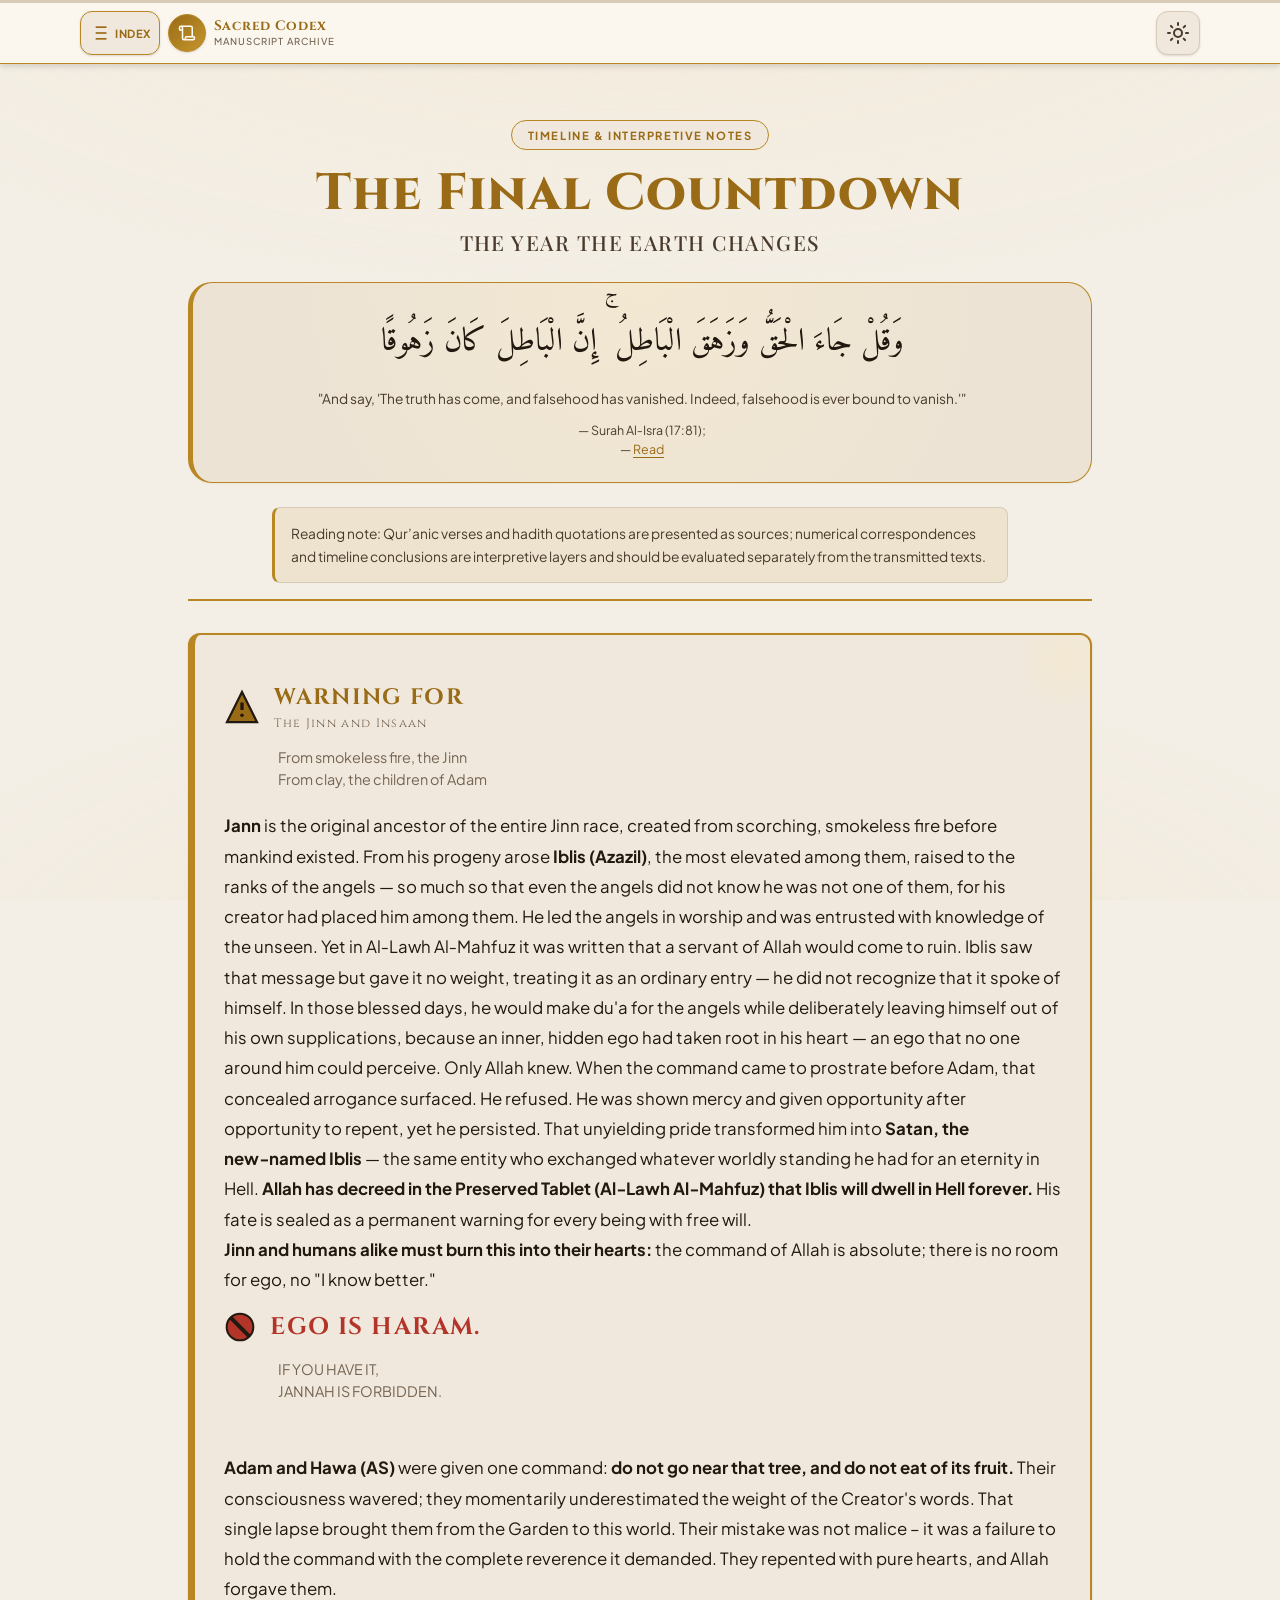
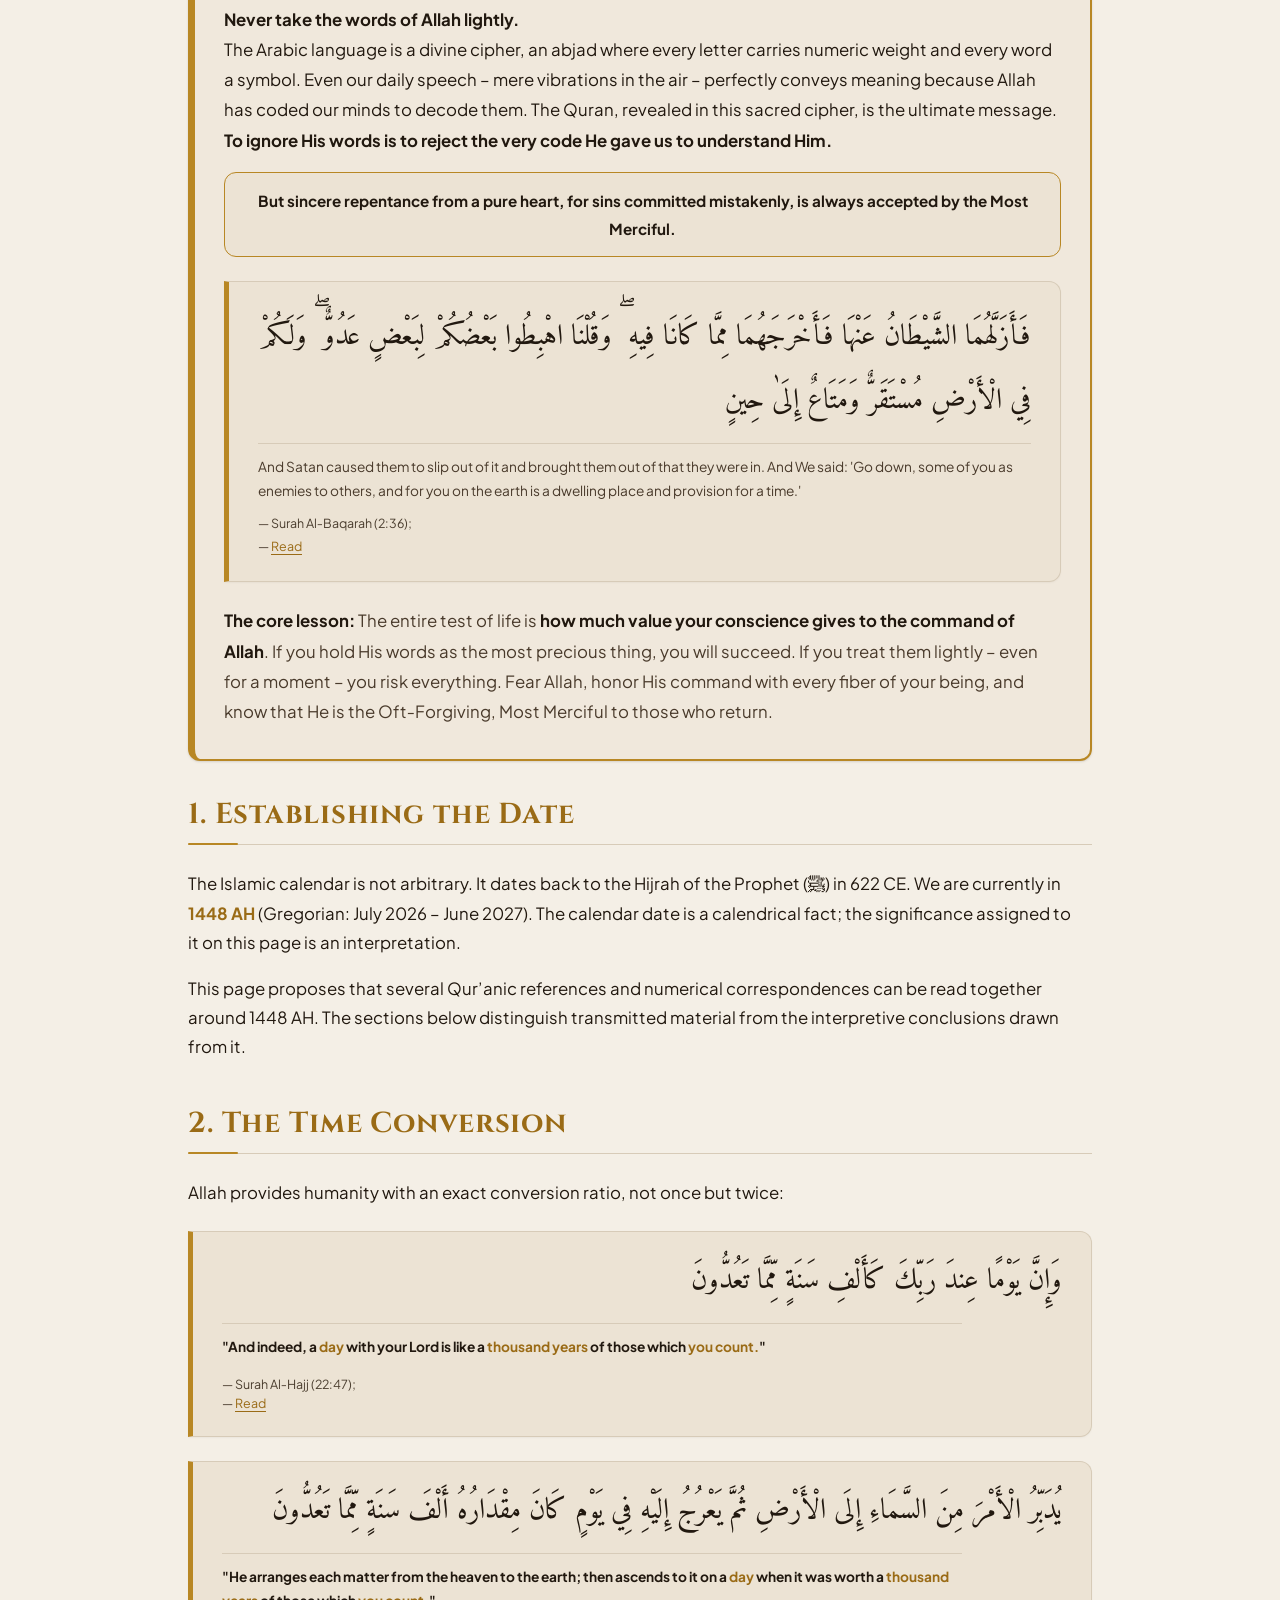
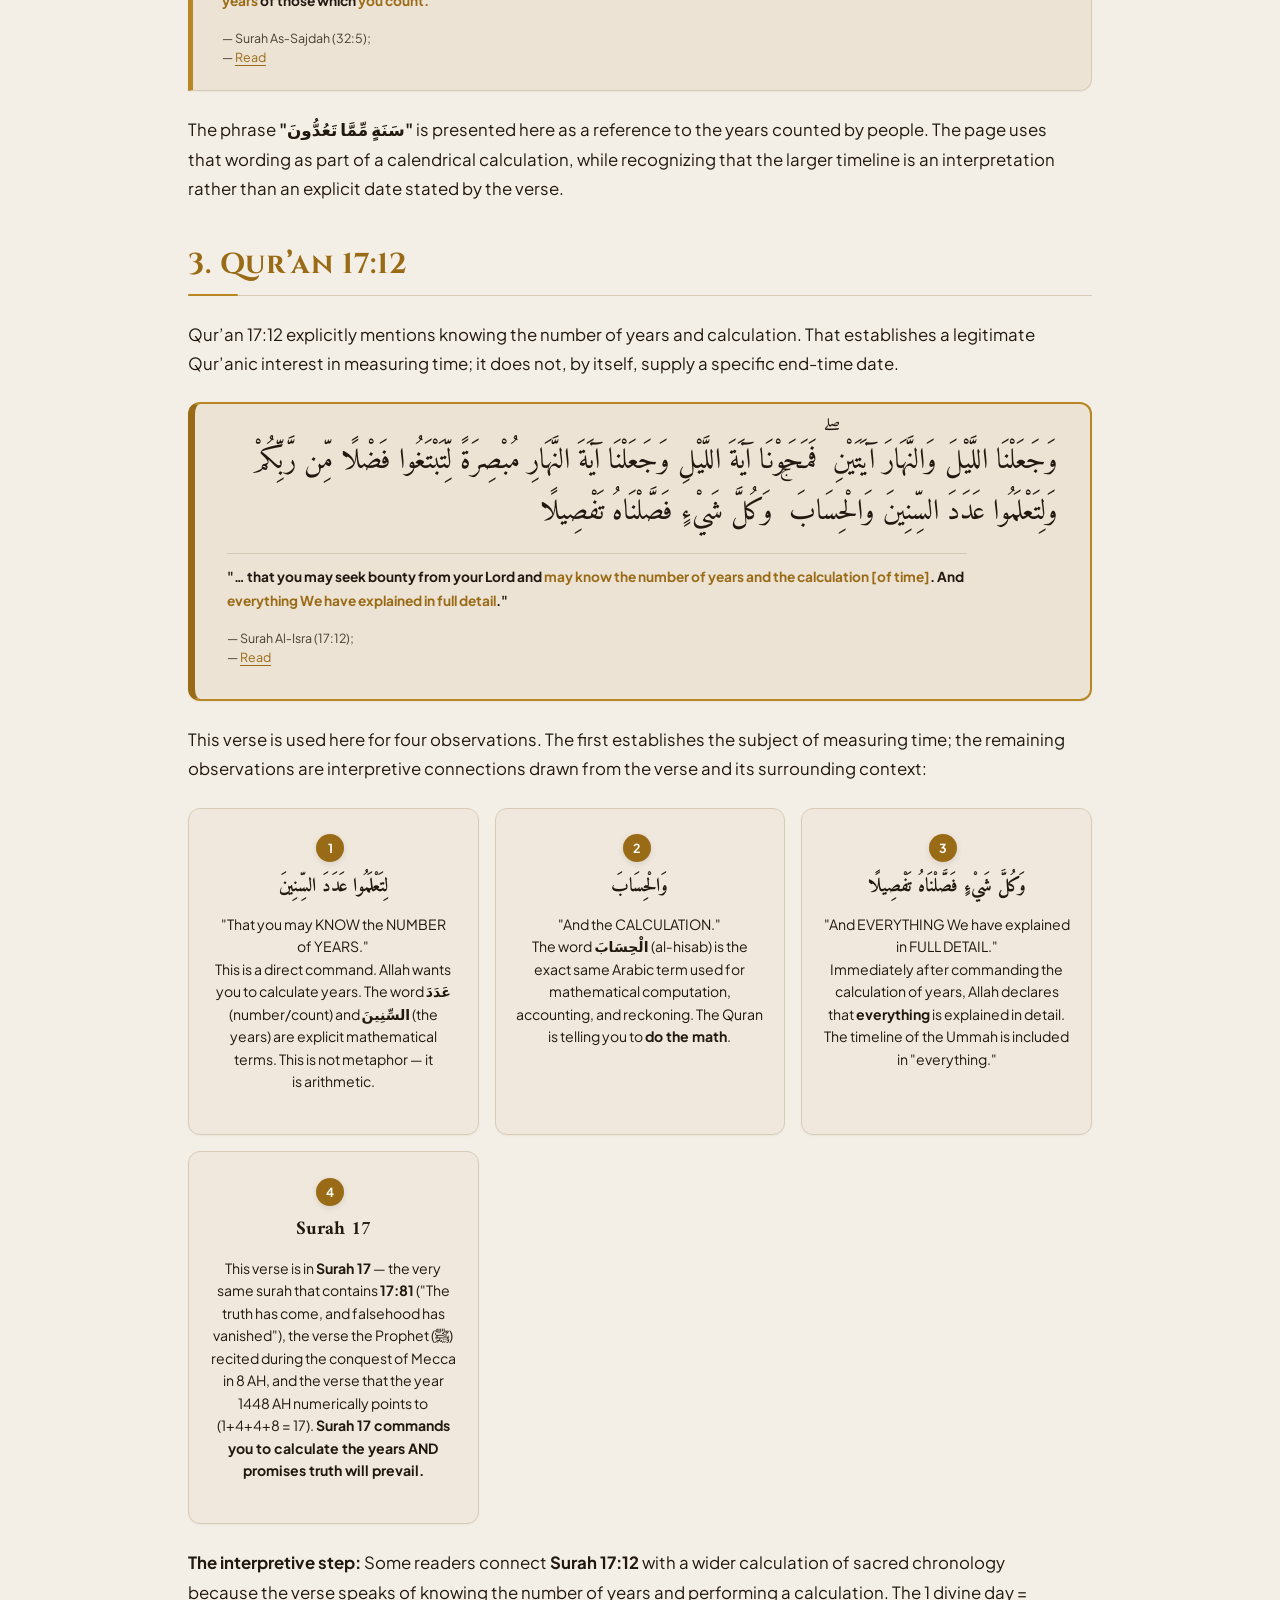
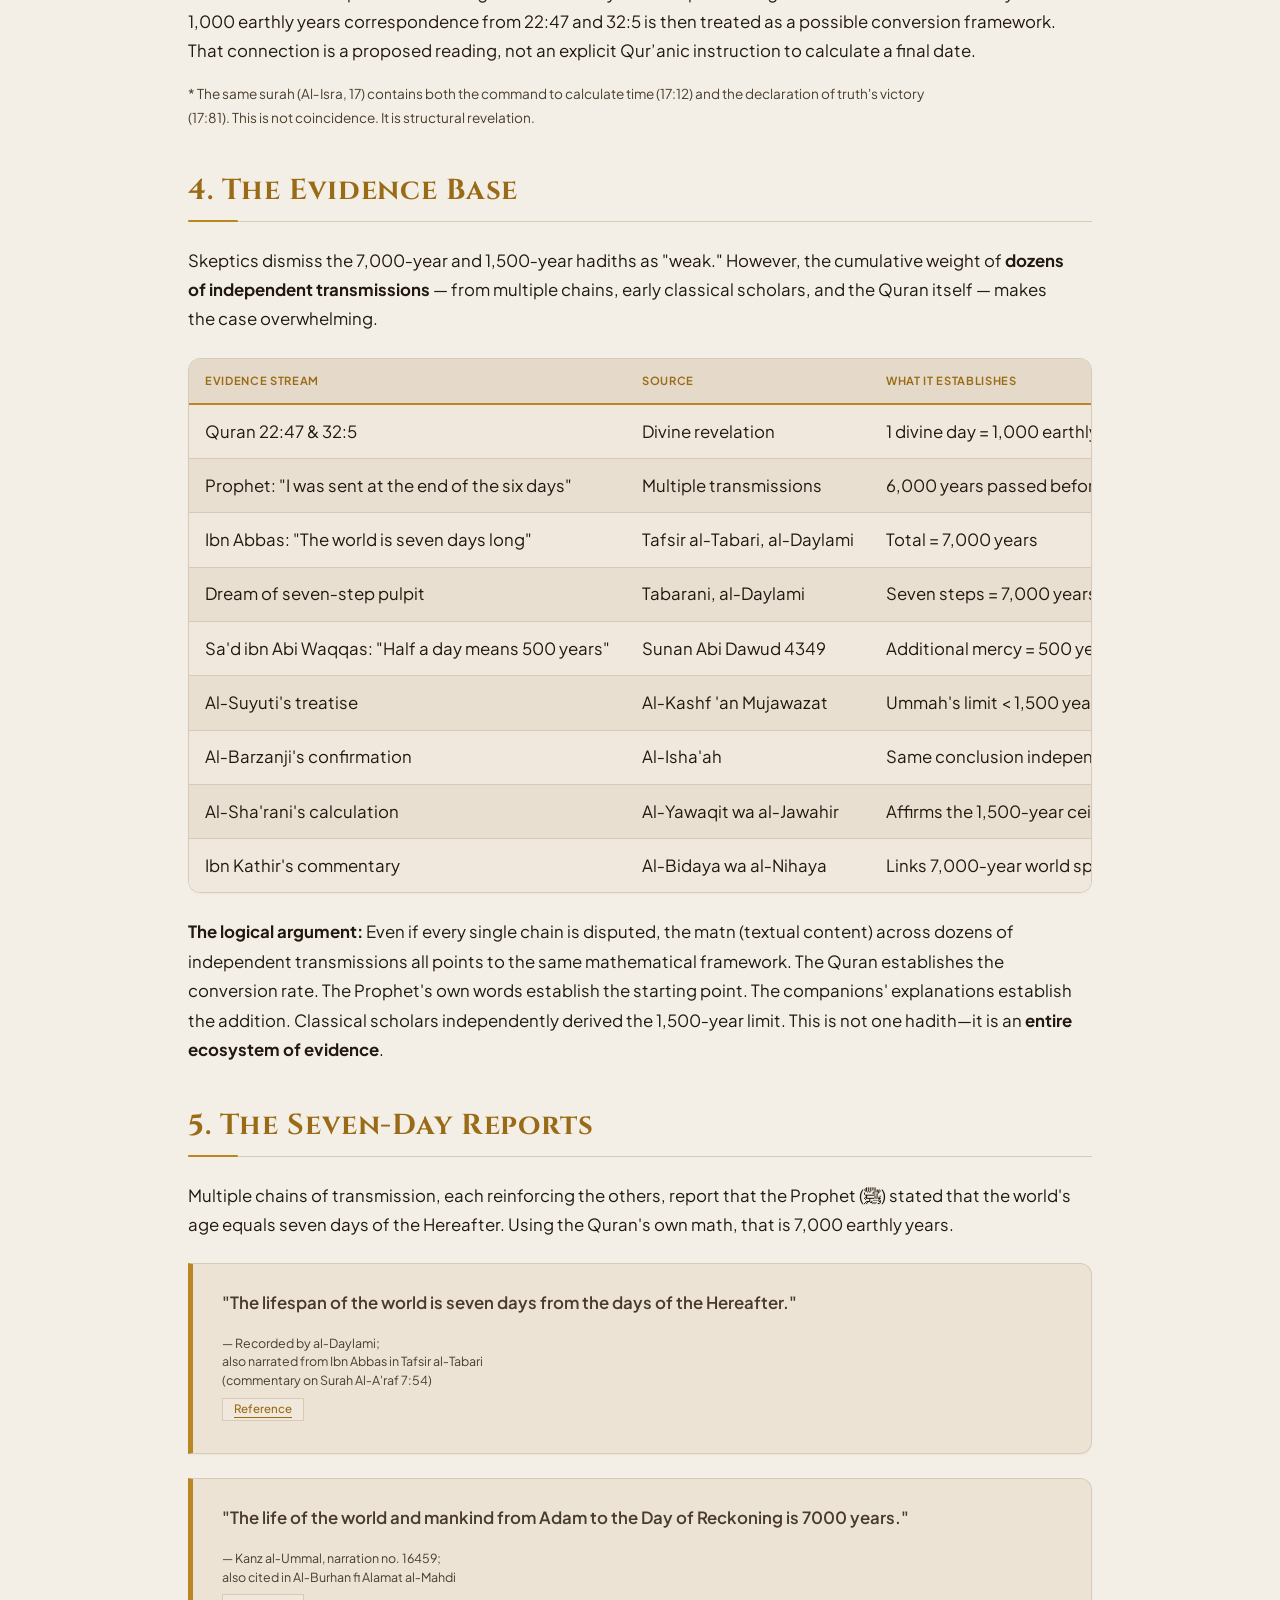
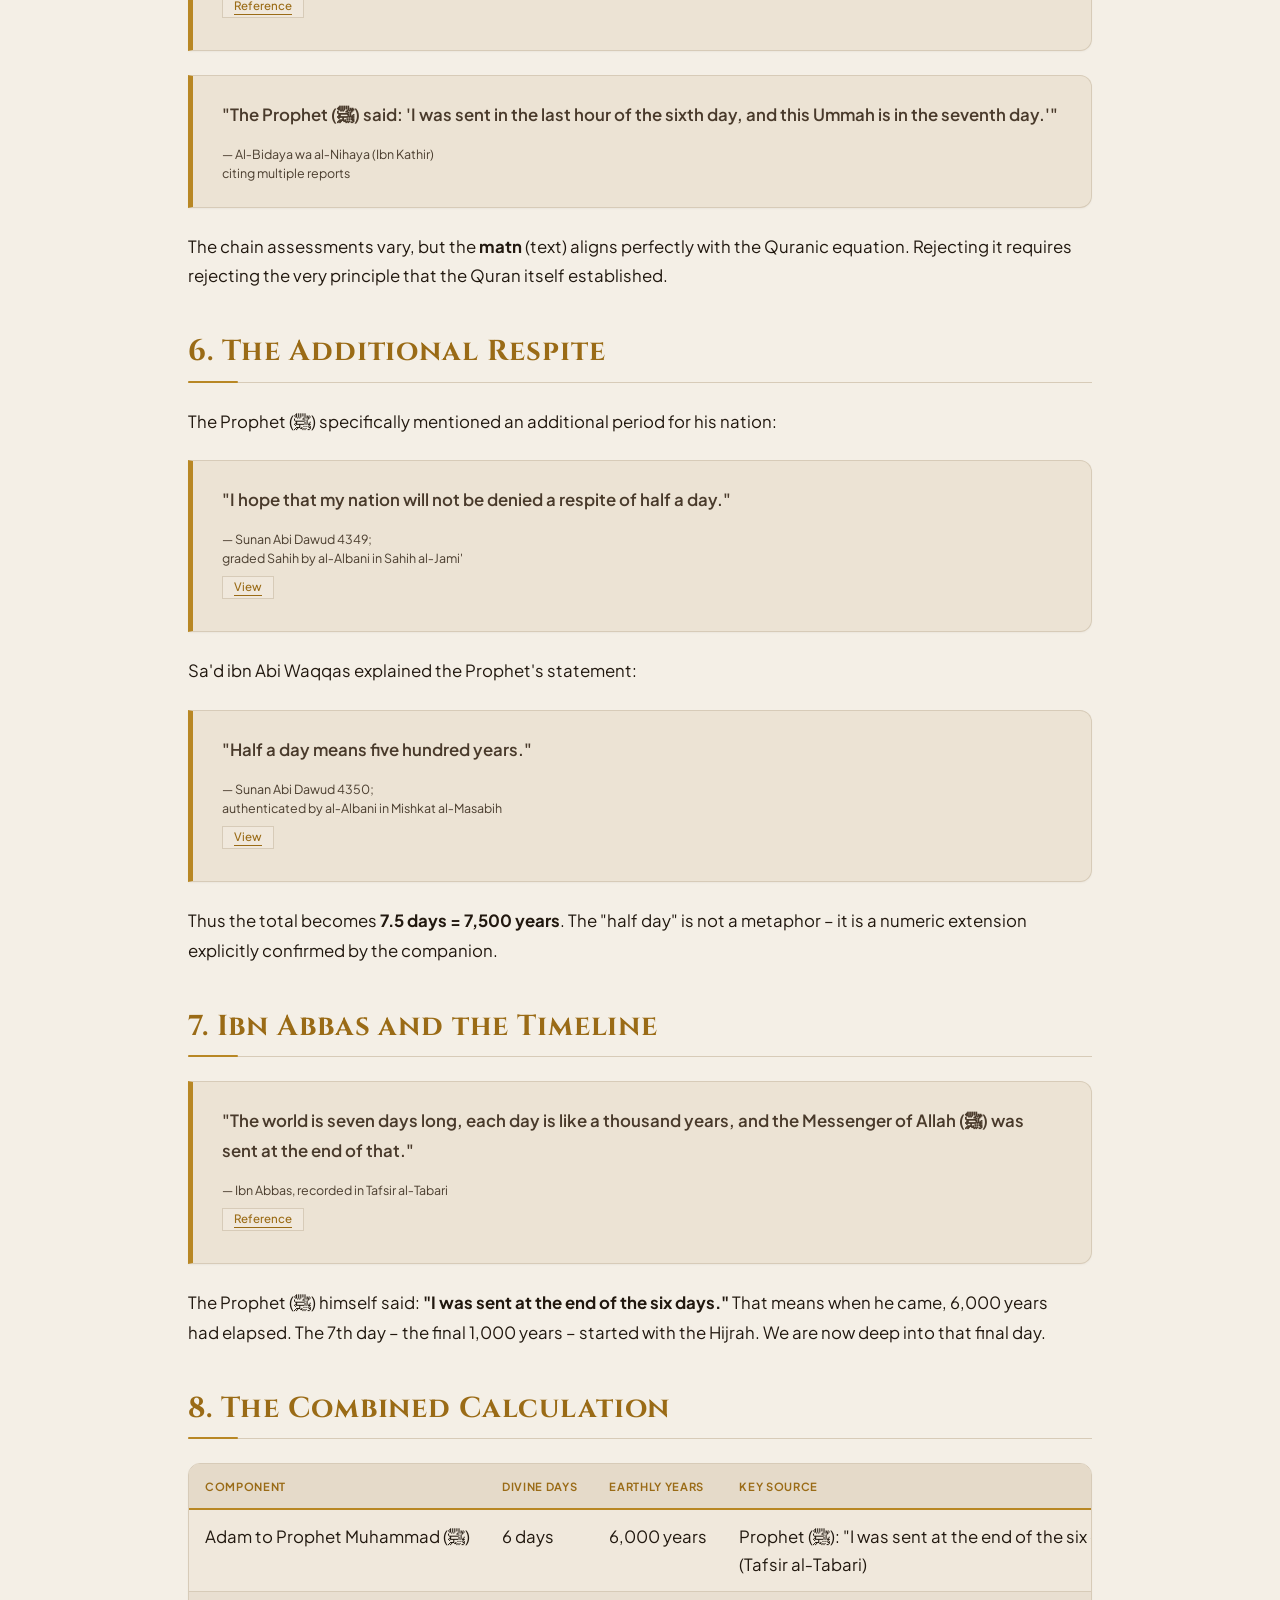
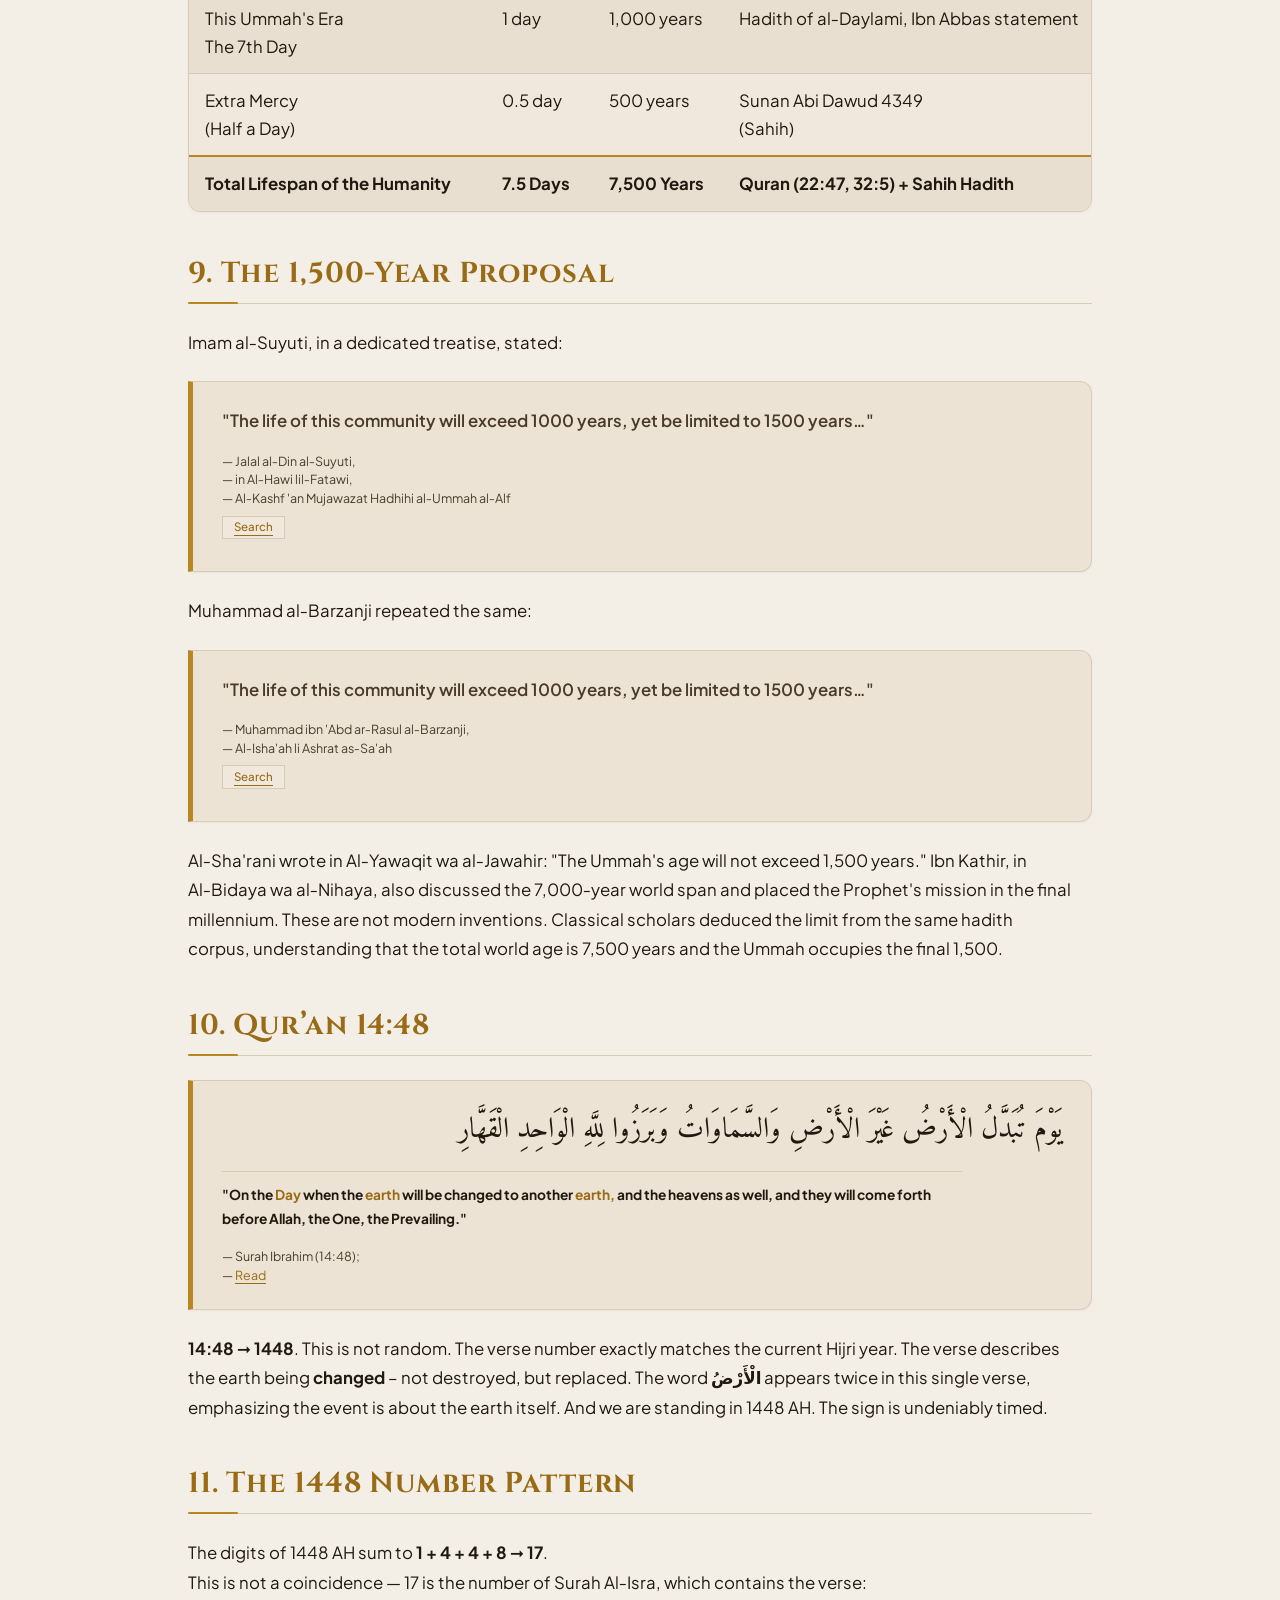
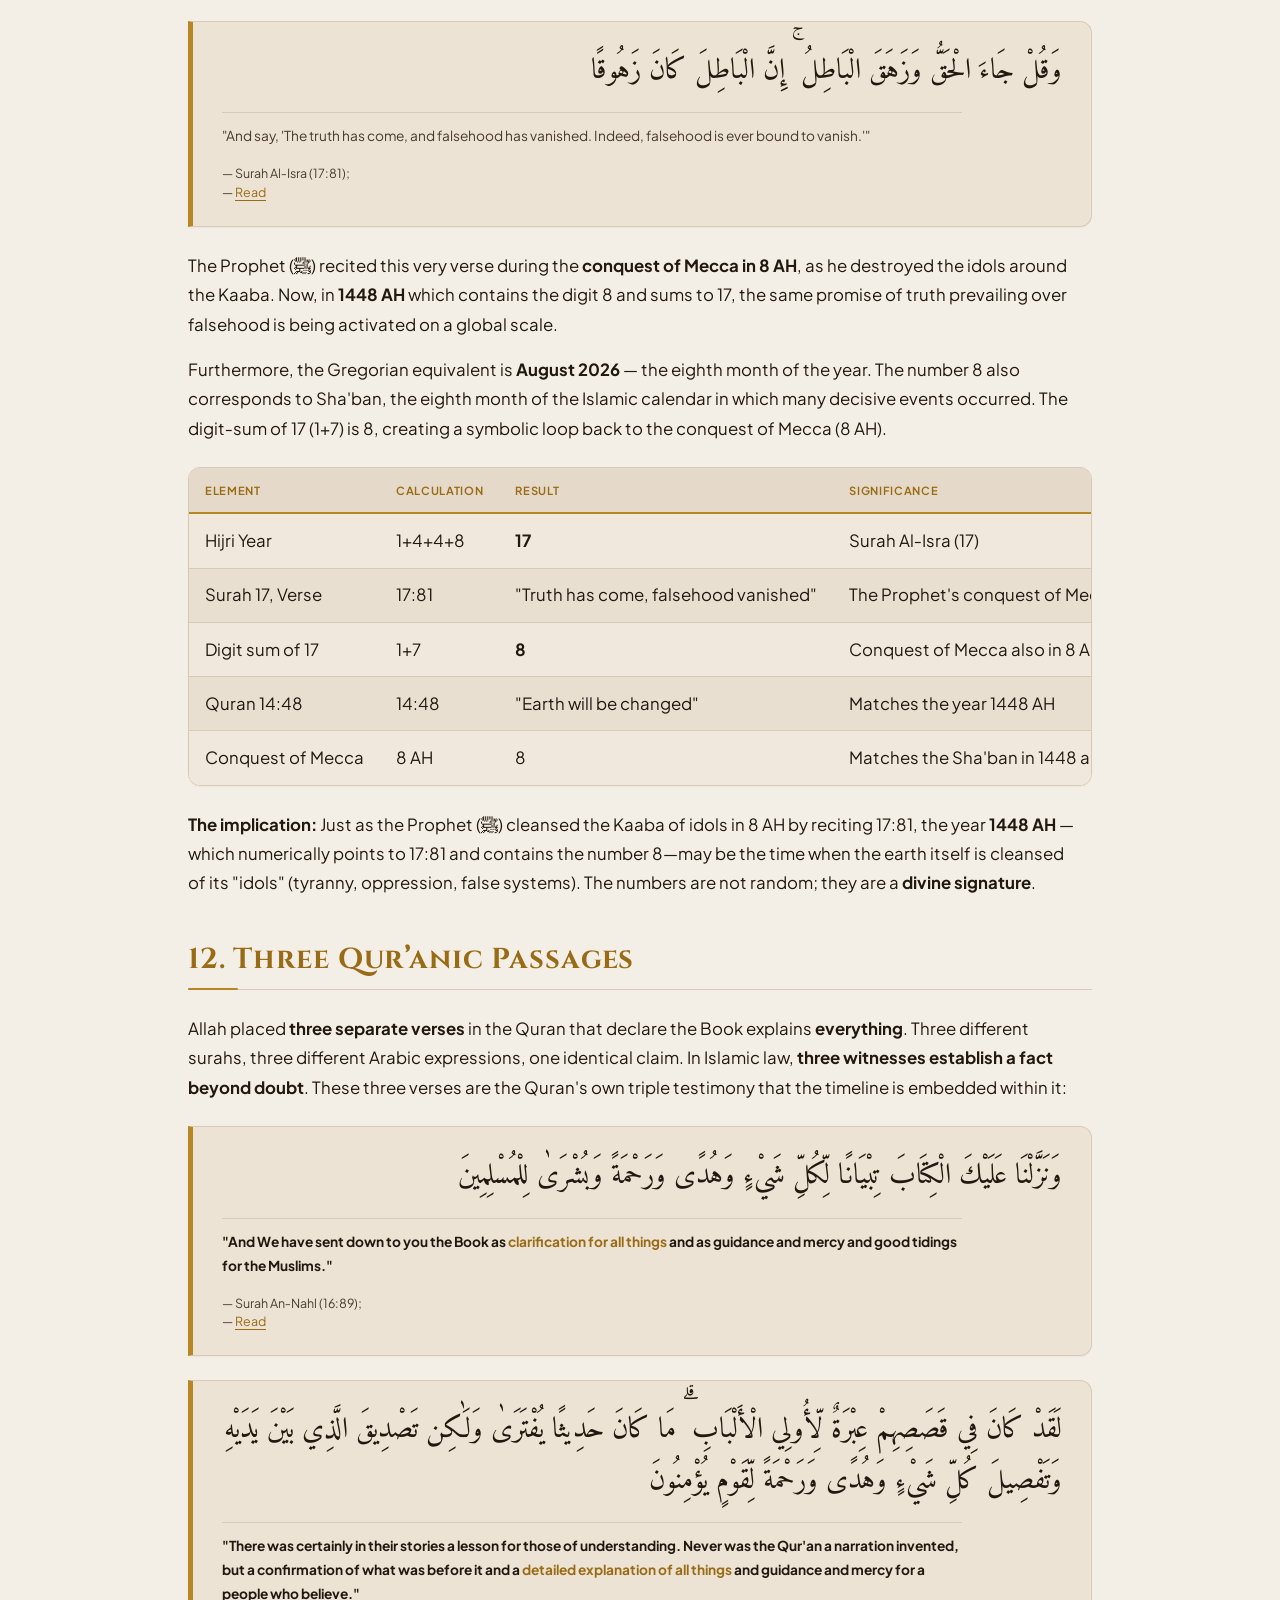
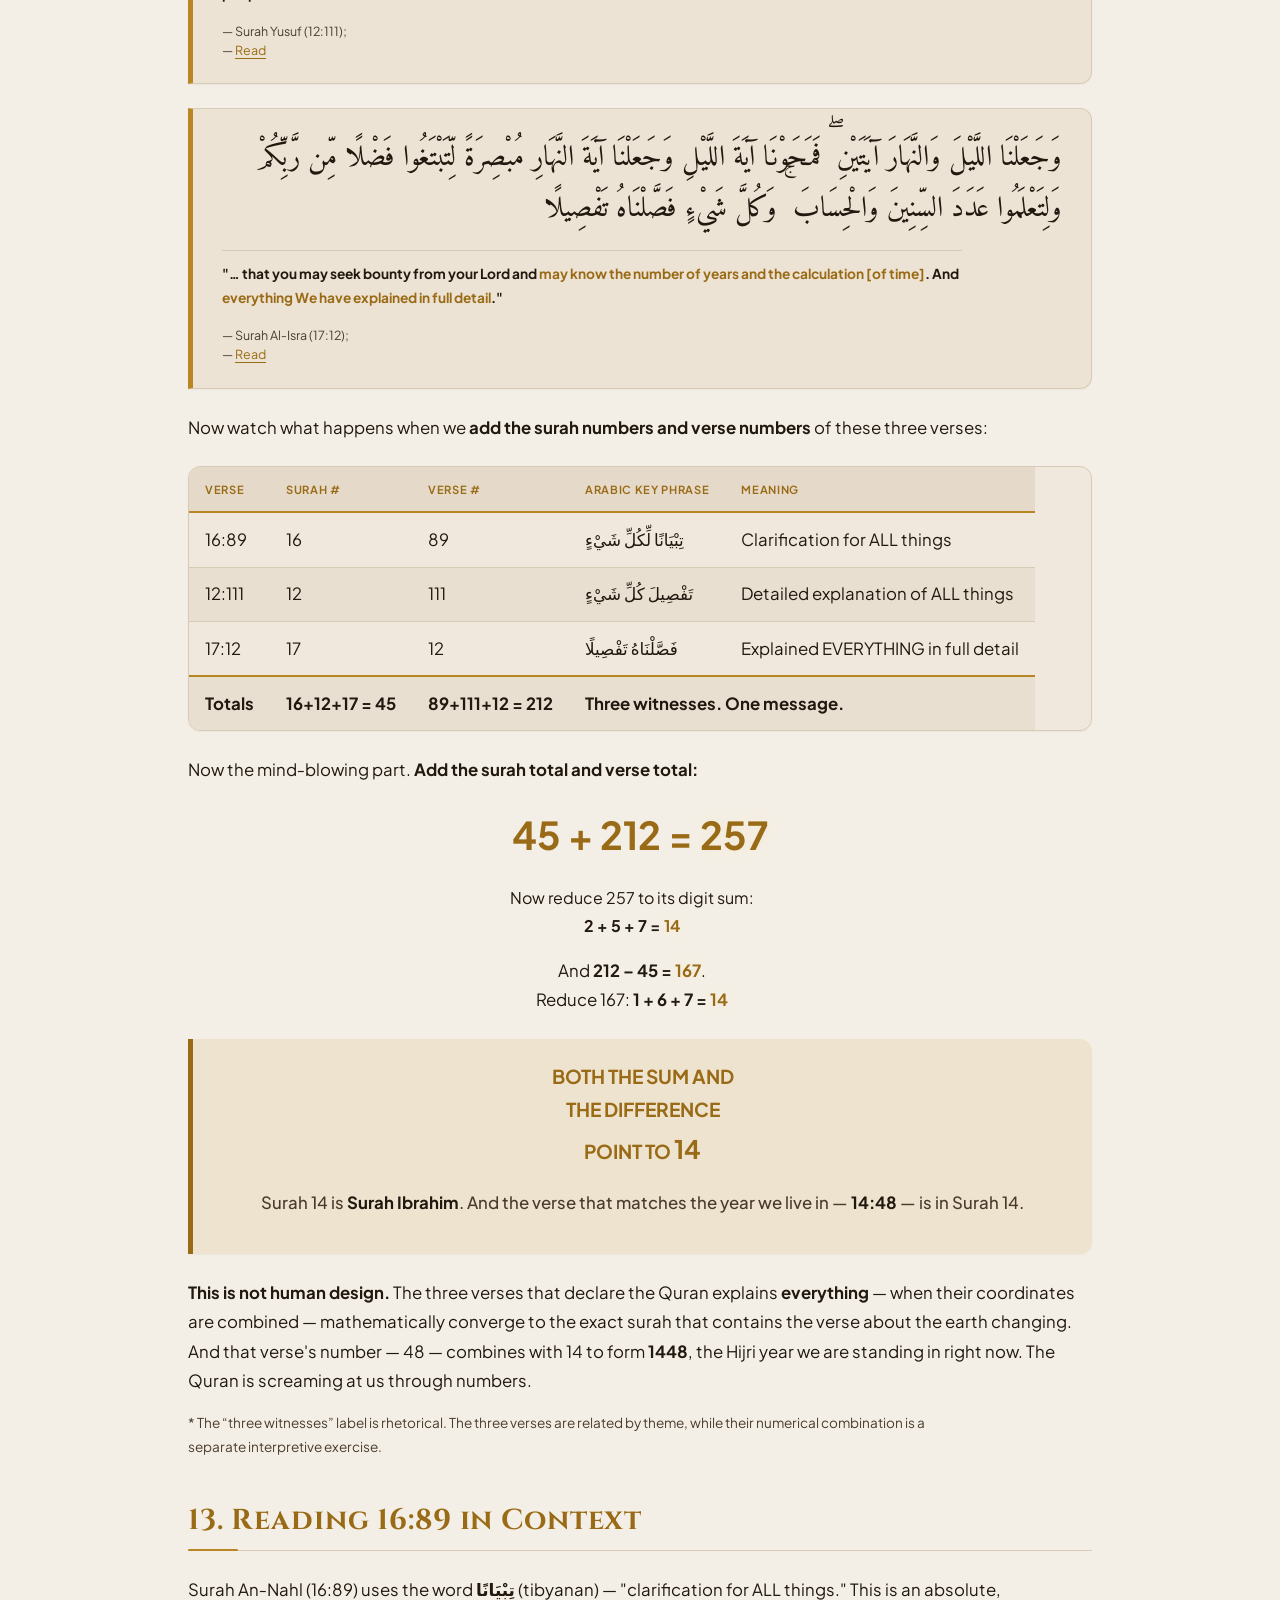
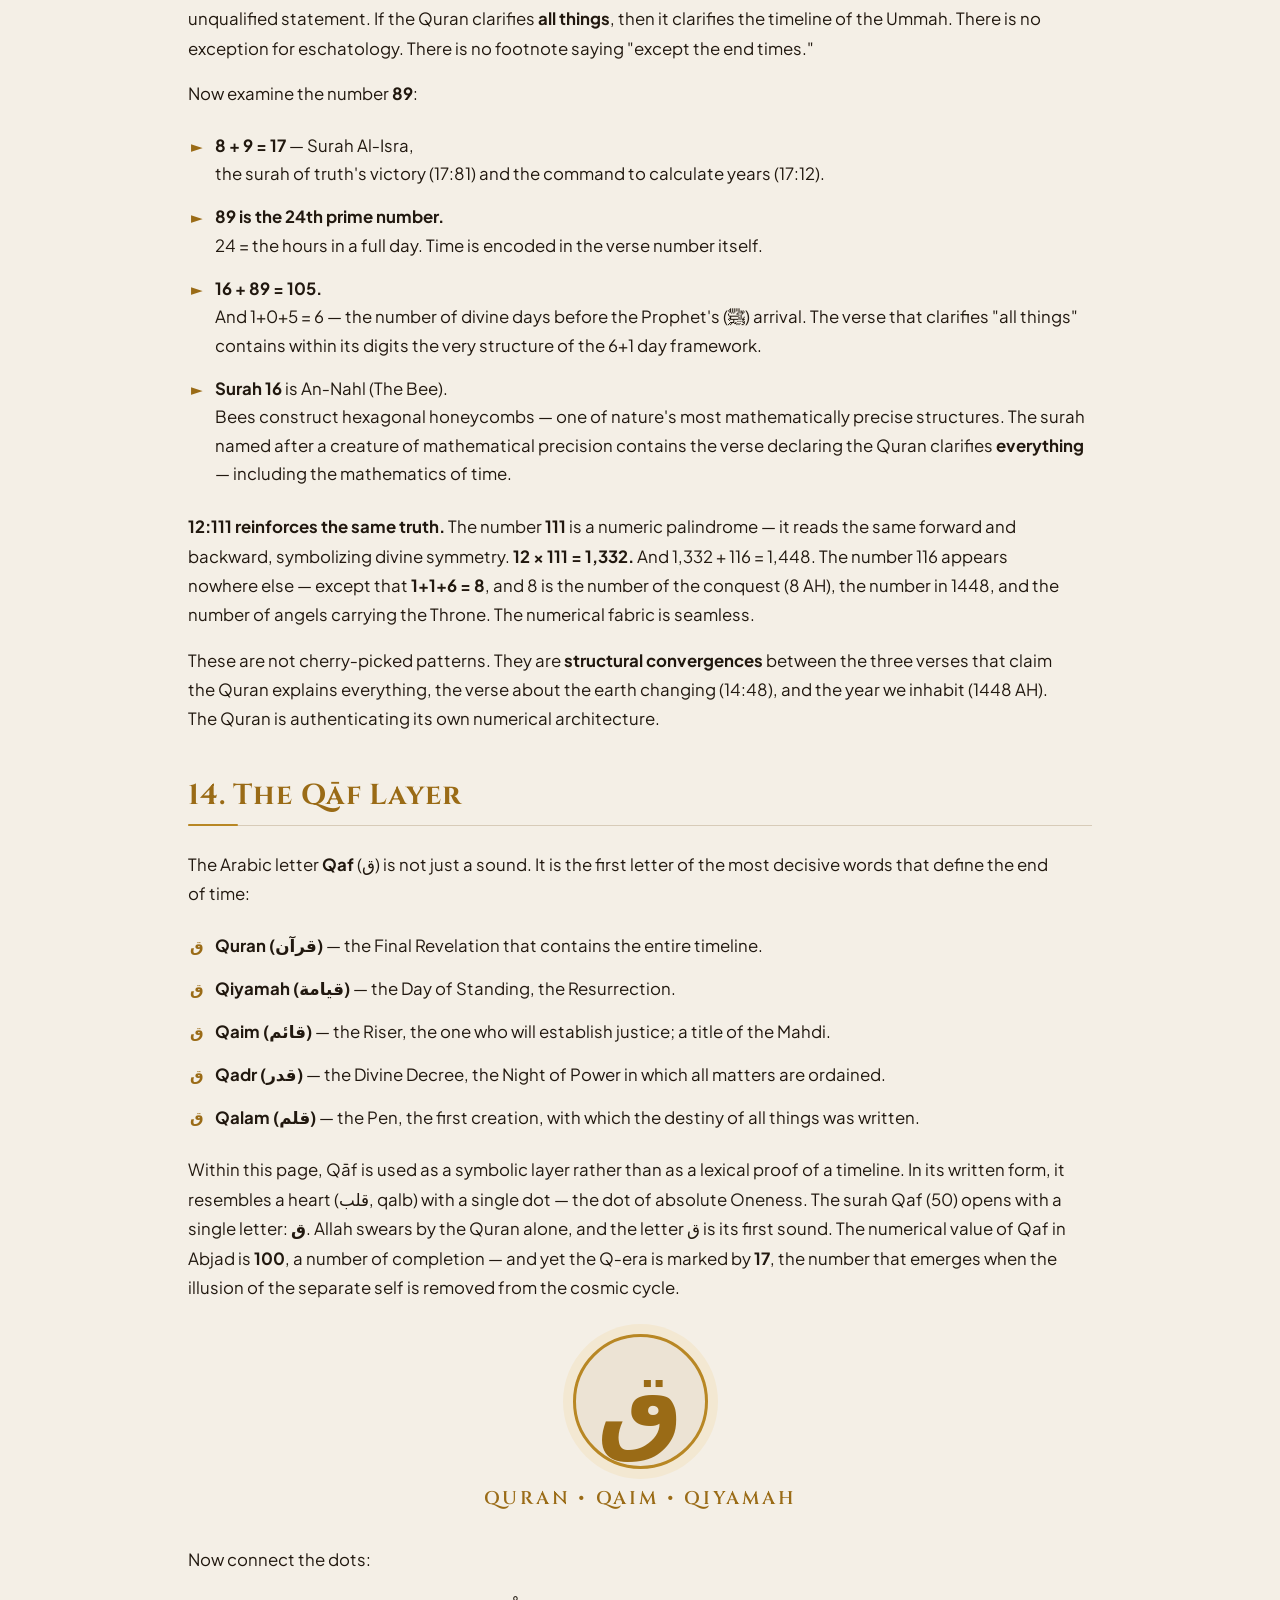
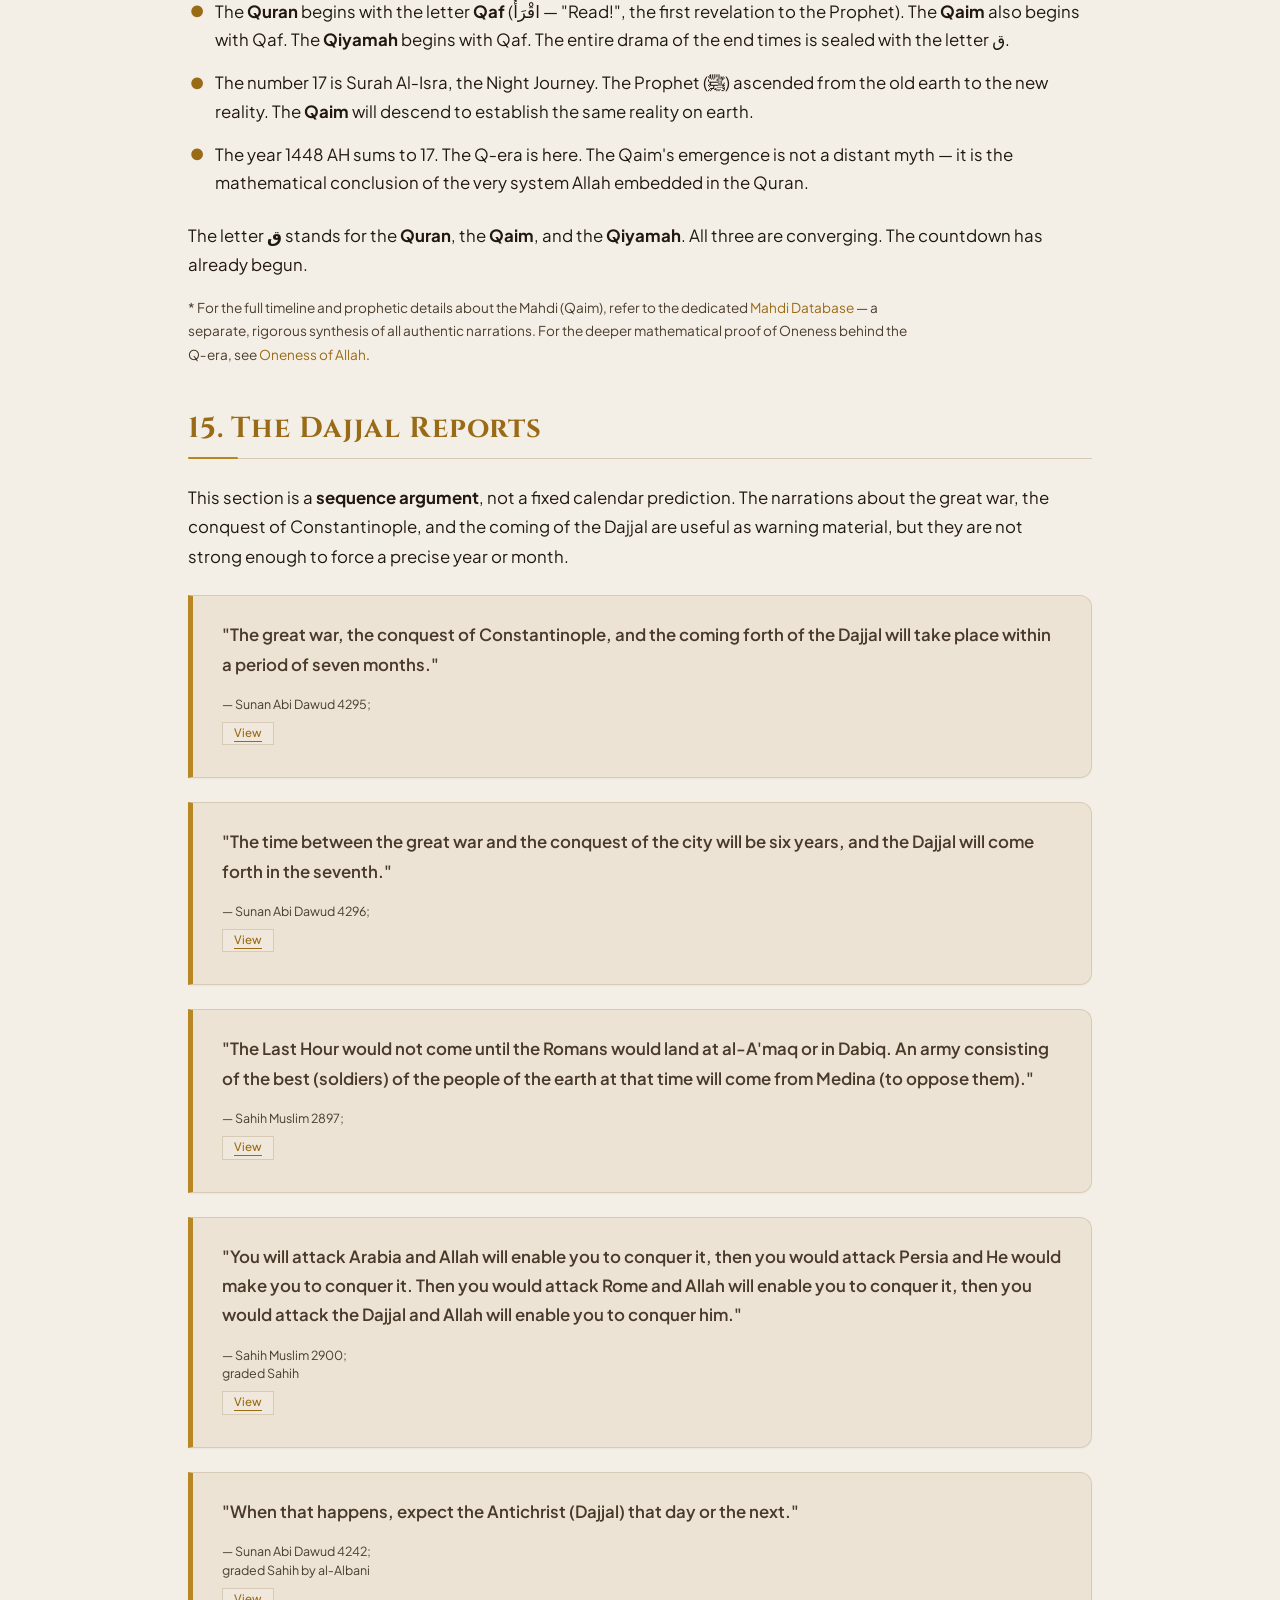
==== commit e46d3e0f: "Add files via upload" ====
--- a/index.html
+++ b/index.html
@@ -1,2 +1 @@
-<!DOCTYPE html><html lang=en><head><meta charset=UTF-8><meta name=viewport content="width=device-width,initial-scale=1"><meta name=color-scheme content="light dark"><meta name=theme-color content=#faf6ee><meta name=format-detection content="telephone=no"><meta name=description content="Proof from Quran, Hadith, and mathematical convergence."><title>Sacred Codex</title><link rel=canonical href="https://sacredcodex.example/index.html"><meta property=og:type content=article><meta property=og:site_name content="Sacred Codex"><meta property=og:locale content=en><meta property=og:title content="Sacred Codex"><meta property=og:description content="Proof from Quran, Hadith, and mathematical convergence."><meta property=og:url content="https://sacredcodex.example/index.html"><meta name=twitter:card content=summary_large_image><meta name=twitter:title content="Sacred Codex"><meta name=twitter:description content="Proof from Quran, Hadith, and mathematical convergence."><link rel=preconnect href=https://fonts.googleapis.com><link rel=preconnect href=https://fonts.gstatic.com crossorigin><link rel=preload as=style href="https://fonts.googleapis.com/css2?family=Amiri:wght@400;700&family=Cinzel:wght@600;700;800&family=Playfair+Display:ital,wght@0,500;0,600;1,500&family=Plus+Jakarta+Sans:wght@400;500;600;700&display=swap"><link rel=stylesheet media=print onload="this.media='all'" href="https://fonts.googleapis.com/css2?family=Amiri:wght@400;700&family=Cinzel:wght@600;700;800&family=Playfair+Display:ital,wght@0,500;0,600;1,500&family=Plus+Jakarta+Sans:wght@400;500;600;700&display=swap"><noscript><link rel=stylesheet href="https://fonts.googleapis.com/css2?family=Amiri:wght@400;700&family=Cinzel:wght@600;700;800&family=Playfair+Display:ital,wght@0,500;0,600;1,500&family=Plus+Jakarta+Sans:wght@400;500;600;700&display=swap"></noscript><link rel=stylesheet href=style.css><link rel=icon href=favicon.svg type=image/svg+xml><script>!function(){try{var t=localStorage.getItem('theme');t&&'light'!==t&&document.documentElement.setAttribute('data-theme',t)}catch(e){}}();</script><script type=application/ld+json>{"@context":"https://schema.org","@type":"Article","headline":"The Final Countdown","description":"Proof from Quran, Hadith, and mathematical convergence.","inLanguage":"en","isPartOf":{"@type":"WebSite","name":"Sacred Codex","url":"https://sacredcodex.example/"},"url":"https://sacredcodex.example/index.html","publisher":{"@type":"Organization","name":"Sacred Codex"}}</script></head><body><a class=skip-link href=#main-content>Skip to main content</a><div class=page><header class=site-header><div class=progress-bar><div class=progress-bar__fill id=progressBarInner></div></div><div class=header__container><div class=header__brand><button class="btn btn--sidebar-toggle" type=button id=sidebarToggle aria-label="Toggle navigation" aria-controls=sidebarNav aria-expanded=false><svg aria-hidden=true width=20 height=20 viewBox="0 0 24 24" fill=none stroke=currentColor stroke-width=2><path d="M3 5h.01"/><path d="M3 12h.01"/><path d="M3 19h.01"/><path d="M8 5h13"/><path d="M8 12h13"/><path d="M8 19h13"/></svg><span class=btn__label>Index</span></button><button type=button class=logo-link id=brandScrollTop aria-label="Scroll to top"><span class=logo-icon><svg aria-hidden=true width=24 height=24 viewBox="0 0 24 24" fill=none stroke=currentColor stroke-width=2><path d="M19 17V5a2 2 0 0 0-2-2H4"/><path d="M8 21h12a2 2 0 0 0 2-2v-1a1 1 0 0 0-1-1H11a1 1 0 0 0-1 1v1a2 2 0 1 1-4 0V5a2 2 0 1 0-4 0v2a1 1 0 0 0 1 1h3"/></svg></span><span class=logo-text><span class=logo-text__title>Sacred Codex</span><span class=logo-text__sub>Manuscript Archive</span></span></button></div><div class=header__actions><button class="btn btn--icon" id=themeToggle aria-label="Switch theme" title="Switch Theme"><svg id=themeIcon aria-hidden=true width=24 height=24 viewBox="0 0 24 24" fill=none stroke=currentColor stroke-width=2 stroke-linecap=round stroke-linejoin=round><circle cx=12 cy=12 r="4"/><path d="M12 2v2"/><path d="M12 20v2"/><path d="m4.93 4.93 1.41 1.41"/><path d="m17.66 17.66 1.41 1.41"/><path d="M2 12h2"/><path d="M20 12h2"/><path d="m6.34 17.66-1.41 1.41"/><path d="m19.07 4.93-1.41 1.41"/></svg></button></div></div></header><div class=sidebar-overlay id=sidebarOverlay aria-hidden=true></div><nav class=sidebar id=sidebarNav tabindex=-1 aria-label="Main navigation"><a href=index.html aria-current=page>The Final Countdown</a><a href=mahdi-database.html>Mahdi Database</a><a href=tawhid.html>Oneness of Allah</a><div class=sidebar__themes role=group aria-label="Theme"><button type=button class="sidebar__theme-btn active-theme" data-theme-value=light aria-pressed=true><svg aria-hidden=true width=24 height=24 viewBox="0 0 24 24" fill=none stroke=currentColor stroke-width=2><circle cx=12 cy=12 r="4"/><path d="M12 2v2"/><path d="M12 20v2"/></svg> Parchment</button><button type=button class=sidebar__theme-btn data-theme-value=dark aria-pressed=false><svg aria-hidden=true width=24 height=24 viewBox="0 0 24 24" fill=none stroke=currentColor stroke-width=2><path d="M12 3a6 6 0 0 0 9 9 9 9 0 1 1-9-9Z"/></svg> Dark</button><button type=button class=sidebar__theme-btn data-theme-value=manuscript aria-pressed=false><svg aria-hidden=true width=24 height=24 viewBox="0 0 24 24" fill=none stroke=currentColor stroke-width=2><path d="M19 17V5a2 2 0 0 0-2-2H4"/><path d="M8 21h12a2 2 0 0 0 2-2v-1a1 1 0 0 0-1-1H11a1 1 0 0 0-1 1v1a2 2 0 1 1-4 0V5a2 2 0 1 0-4 0v2a1 1 0 0 0 1 1h3"/></svg> Manuscript</button></div></nav><main id=main-content class=main-content><article class=article><header class=article__header><span class=badge>1448 AH – Divine Timeline</span><h1>The Final Countdown</h1><p class=article__subtitle>The Year the Earth Changes</p><div class="verse-box verse-box--illuminated"><p lang=ar dir=rtl class="arabic">وَقُلْ جَاءَ الْحَقُّ وَزَهَقَ الْبَاطِلُ ۚ إِنَّ الْبَاطِلَ كَانَ زَهُوقًا</p><p class=verse-box__translation>"And say, 'The truth has come, and falsehood has vanished. Indeed, falsehood is ever bound to vanish.'"</p><p class=verse-box__source>— Surah Al‑Isra (17:81);<br><a href=https://quran.com/al-isra/81 target=_blank rel=noopener>Read</a></p></div></header><section class=section><h2>1. 1448 AH Is Not Random <small>It's the year we live in now</small></h2><p>The Islamic calendar is not arbitrary. It dates back to the Hijrah of the Prophet (ﷺ) in 622 CE. If you count them as numbers, they are 622 if they are reversed can be 226 and they are without the extra "0" and We are currently in <strong class=highlight>1448 AH</strong> (Gregorian: July 2026 – June 2027). This is a fact, not a theory.</p><p>What most Muslims may not realize is that this very year is explicitly encoded within the Quran as a divine timestamp. The following sections demonstrate it beyond reasonable doubt.</p></section><section class=section><h2>2. The Master Key <small>1 Divine Day = 1,000 Earthly Years</small></h2><p>Allah provides humanity with an exact conversion ratio, not once but twice:</p><blockquote class=verse-box><p lang=ar dir=rtl class="arabic">وَإِنَّ يَوْمًا عِندَ رَبِّكَ كَأَلْفِ سَنَةٍ مِّمَّا تَعُدُّونَ</p><p class=verse-box__translation><strong>"And indeed, a <span class=highlight>day</span> with your Lord is like a <span class=highlight> thousand years</span> of those which <span class=highlight> you count.</span>"</strong></p><cite class=verse-box__source>— Surah Al‑Hajj (22:47);<br>— <a href=https://quran.com/al-hajj/47 target=_blank rel=noopener>Read</a></cite></blockquote><blockquote class=verse-box><p lang=ar dir=rtl class="arabic">يُدَبِّرُ الْأَمْرَ مِنَ السَّمَاءِ إِلَى الْأَرْضِ ثُمَّ يَعْرُجُ إِلَيْهِ فِي يَوْمٍ كَانَ مِقْدَارُهُ أَلْفَ سَنَةٍ مِّمَّا تَعُدُّونَ</p><p class=verse-box__translation><strong>"He arranges each matter from the heaven to the earth; then ascends to it on a <span class=highlight>day</span> when it was worth a <span class=highlight>thousand years</span> of those which <span class=highlight> you count.</span>"</strong></p><cite class=verse-box__source>— Surah As‑Sajdah (32:5);<br>— <a href=https://quran.com/as-sajdah/5 target=_blank rel=noopener>Read</a></cite></blockquote><p>The phrase <strong>" سَنَةٍ مِّمَّا تَعُدُّونَ"</strong> means "of what YOU count" – human calendar years. This is no metaphor. It is a direct command to apply this ratio. Now we use it.</p></section><section class=section><h2>3. Allah Commands You to Calculate <small>Surah 17:12 is the Divine Permission</small></h2><p>Before we continue with the timeline, you must understand that <strong>the Quran itself commands believers to calculate the number of years</strong>. This is not an innovation. This is not numerology. This is a divine instruction buried in plain sight:</p><div class="verse-box verse-box--command"><p lang=ar dir=rtl class="arabic">وَجَعَلْنَا اللَّيْلَ وَالنَّهَارَ آيَتَيْنِ ۖ فَمَحَوْنَا آيَةَ اللَّيْلِ وَجَعَلْنَا آيَةَ النَّهَارِ مُبْصِرَةً لِّتَبْتَغُوا فَضْلًا مِّن رَّبِّكُمْ وَلِتَعْلَمُوا عَدَدَ السِّنِينَ وَالْحِسَابَ ۚ وَكُلَّ شَيْءٍ فَصَّلْنَاهُ تَفْصِيلًا</p><p class=verse-box__translation><strong>"… that you may seek bounty from your Lord and <span class=highlight>may know the number of years and the calculation [of time]</span>. And <span class=highlight>everything We have explained in full detail</span>."</strong></p><cite class=verse-box__source>— Surah Al‑Isra (17:12);<br>— <a href=https://quran.com/al-isra/12 target=_blank rel=noopener>Read</a></cite></div><p>Let this sink in. This verse contains <strong>four profound truths</strong> that validate everything on this page:</p><div class=truth-grid><div class=truth-card><span class=step-num>1</span><p lang=ar dir=rtl class="truth-card__arabic">لِتَعْلَمُوا عَدَدَ السِّنِينَ</p><p class=truth-card__desc>"That you may KNOW the NUMBER of YEARS."<br>This is a direct command. Allah wants you to calculate years. The word <strong>عَدَدَ</strong> (number/count) and <strong>السِّنِينَ</strong> (the years) are explicit mathematical terms. This is not metaphor — it is arithmetic.</p></div><div class=truth-card><span class=step-num>2</span><p lang=ar dir=rtl class="truth-card__arabic">وَالْحِسَابَ</p><p class=truth-card__desc>"And the CALCULATION."<br>The word <strong>الْحِسَابَ</strong> (al‑hisab) is the exact same Arabic term used for mathematical computation, accounting, and reckoning. The Quran is telling you to <strong>do the math</strong>.</p></div><div class=truth-card><span class=step-num>3</span><p lang=ar dir=rtl class="truth-card__arabic">وَكُلَّ شَيْءٍ فَصَّلْنَاهُ تَفْصِيلًا</p><p class=truth-card__desc>"And EVERYTHING We have explained in FULL DETAIL."<br>Immediately after commanding the calculation of years, Allah declares that <strong>everything</strong> is explained in detail. The timeline of the Ummah is included in "everything."</p></div><div class=truth-card><span class=step-num>4</span><p lang=ar dir=rtl class="truth-card__arabic">Surah 17</p><p class=truth-card__desc>This verse is in <strong>Surah 17</strong> — the very same surah that contains <strong>17:81</strong> ("The truth has come, and falsehood has vanished"), the verse the Prophet (ﷺ) recited during the conquest of Mecca in 8 AH, and the verse that the year 1448 AH numerically points to (1+4+4+8 = 17). <strong>Surah 17 commands you to calculate the years AND promises truth will prevail.</strong></p></div></div><p><strong>The implication:</strong> When critics say "you cannot calculate the end times," they are contradicting <strong>Surah 17:12</strong>. Allah explicitly created night and day so that humanity can <strong>know the number of years and perform the calculation</strong>. The 1 divine day = 1,000 earthly years equation from 22:47 and 32:5 is the <strong>conversion key</strong>. 17:12 is the <strong>command to use it</strong>. The scholars who calculated the 1,500‑year limit were obeying this verse. You are now reading the result of that obedience.</p><p class="u-source">* The same surah (Al‑Isra, 17) contains both the command to calculate time (17:12) and the declaration of truth's victory (17:81). This is not coincidence. It is structural revelation.</p></section><section class=section><h2>4. The Cumulative Core <small>Weak chains don't matter</small></h2><p>Skeptics often dismiss the 7,000‑year and 1,500‑year hadiths as "weak." However, the cumulative weight of <strong>dozens of independent transmissions</strong> — from multiple chains, early classical scholars, and the Quran itself — makes the case overwhelming.</p><div class=table-wrapper><table><caption>4. The Cumulative Core Weak chains don&#x27;t matter</caption><thead><tr><th scope=col>Evidence Stream</th><th scope=col>Source</th><th scope=col>What It Establishes</th></tr></thead><tbody><tr><td>Quran 22:47 &amp; 32:5</td><td>Divine revelation</td><td>1 divine day = 1,000 earthly years</td></tr><tr><td>Prophet: "I was sent at the end of the six days"</td><td>Multiple transmissions</td><td>6,000 years passed before his arrival</td></tr><tr><td>Ibn Abbas: "The world is seven days long"</td><td>Tafsir al‑Tabari, al‑Daylami</td><td>Total = 7,000 years</td></tr><tr><td>Dream of seven‑step pulpit</td><td>Tabarani, al‑Daylami</td><td>Seven steps = 7,000 years</td></tr><tr><td>Sa'd ibn Abi Waqqas: "Half a day means 500 years"</td><td>Sunan Abi Dawud 4349</td><td>Additional mercy = 500 years</td></tr><tr><td>Al‑Suyuti's treatise</td><td>Al‑Kashf 'an Mujawazat</td><td>Ummah's limit &lt; 1,500 years</td></tr><tr><td>Al‑Barzanji's confirmation</td><td>Al‑Isha'ah</td><td>Same conclusion independently</td></tr><tr><td>Al‑Sha'rani's calculation</td><td>Al‑Yawaqit wa al‑Jawahir</td><td>Affirms the 1,500‑year ceiling</td></tr><tr><td>Ibn Kathir's commentary</td><td>Al‑Bidaya wa al‑Nihaya</td><td>Links 7,000‑year world span to prophetic traditions</td></tr></tbody></table></div><p><strong>The logical argument:</strong> Even if every single chain is disputed, the matn (textual content) across dozens of independent transmissions all points to the same mathematical framework. The Quran establishes the conversion rate. The Prophet's own words establish the starting point. The companions' explanations establish the addition. Classical scholars independently derived the 1,500‑year limit. This is not one hadith—it is an <strong>entire ecosystem of evidence</strong>.</p></section><section class=section><h2>5. The Total <small>7 Days = 7,000 Years</small></h2><p>Multiple chains of transmission, each reinforcing the others, report that the Prophet (ﷺ) stated that the world's age equals seven days of the Hereafter. Using the Quran's own math, that is 7,000 earthly years.</p><blockquote class=verse-box><p class="u-lead">"The lifespan of the world is seven days from the days of the Hereafter."</p><cite class=verse-box__source>— Recorded by al‑Daylami;<br>also narrated from Ibn Abbas in Tafsir al‑Tabari<br>(commentary on Surah Al‑A'raf 7:54)<br><span class=hadith-inline><a href=https://sunnah.com/tabari target=_blank rel=noopener>Reference</a></span></cite></blockquote><blockquote class=verse-box><p class="u-lead">"The life of the world and mankind from Adam to the Day of Reckoning is 7000 years."</p><cite class=verse-box__source>— Kanz al‑Ummal, narration no. 16459;<br>also cited in Al‑Burhan fi Alamat al‑Mahdi<br><span class=hadith-inline><a href=https://sunnah.com/kanz target=_blank rel=noopener>Reference</a></span></cite></blockquote><blockquote class=verse-box><p class="u-lead">"The Prophet (ﷺ) said: 'I was sent in the last hour of the sixth day, and this Ummah is in the seventh day.'"</p><cite class=verse-box__source>— Al‑Bidaya wa al‑Nihaya (Ibn Kathir)<br>citing multiple reports</cite></blockquote><p>The chain assessments vary, but the <strong>matn</strong> (text) aligns perfectly with the Quranic equation. Rejecting it requires rejecting the very principle that the Quran itself established.</p></section><section class=section><h2>6. The Additional Respite <small>0.5 Day = 500 Years for This Ummah</small></h2><p>The Prophet (ﷺ) specifically mentioned an additional period for his nation:</p><blockquote class="verse-box verse-box--gold"><p class="u-lead">"I hope that my nation will not be denied a respite of half a day."</p><cite class=verse-box__source>— Sunan Abi Dawud 4349;<br>graded Sahih by al‑Albani in Sahih al‑Jami'<br><span class=hadith-inline><a href=https://sunnah.com/abudawud:4349 target=_blank rel=noopener>View</a></span></cite></blockquote><p>Sa'd ibn Abi Waqqas explained the Prophet's statement:</p><blockquote class="verse-box verse-box--gold"><p class="u-lead">"Half a day means five hundred years."</p><cite class=verse-box__source>— Sunan Abi Dawud 4350;<br>authenticated by al‑Albani in Mishkat al‑Masabih<br><span class=hadith-inline><a href=https://sunnah.com/abudawud:4350 target=_blank rel=noopener>View</a></span></cite></blockquote><p>Thus the total becomes <strong>7.5 days = 7,500 years</strong>. The "half day" is not a metaphor – it is a numeric extension explicitly confirmed by the companion.</p></section><section class=section><h2>7. Ibn Abbas Confirms <small>The Timeline and the Arrival Point</small></h2><blockquote class=verse-box><p class="u-lead">"The world is seven days long, each day is like a thousand years, and the Messenger of Allah (ﷺ) was sent at the end of that."</p><cite class=verse-box__source>— Ibn Abbas, recorded in Tafsir al‑Tabari<br><span class=hadith-inline><a href=https://sunnah.com/tabari target=_blank rel=noopener>Reference</a></span></cite></blockquote><p>The Prophet (ﷺ) himself said: <strong>"I was sent at the end of the six days."</strong> That means when he came, 6,000 years had elapsed. The 7th day – the final 1,000 years – started with the Hijrah. We are now deep into that final day.</p></section><section class=section><h2>8. The Complete Math <small>7.5 Days = 7,500 Years</small></h2><div class=table-wrapper><table><caption>8. The Complete Math 7.5 Days = 7,500 Years</caption><thead><tr><th scope=col>Component</th><th scope=col>Divine Days</th><th scope=col>Earthly Years</th><th scope=col>Key Source</th></tr></thead><tbody><tr><td>Adam to Prophet Muhammad (ﷺ)</td><td>6 days</td><td>6,000 years</td><td>Prophet (ﷺ): "I was sent at the end of the six days."<br>(Tafsir al‑Tabari)</td></tr><tr><td>This Ummah's Era<br>The 7th Day</td><td>1 day</td><td>1,000 years</td><td>Hadith of al‑Daylami, Ibn Abbas statement</td></tr><tr><td>Extra Mercy<br>(Half a Day)</td><td>0.5 day</td><td>500 years</td><td>Sunan Abi Dawud 4349<br>(Sahih)</td></tr><tr class=highlight-row><td><strong>Total Lifespan of the Humanity</strong></td><td><strong>7.5 Days</strong></td><td><strong>7,500 Years</strong></td><td><strong>Quran (22:47, 32:5) + Sahih Hadith</strong></td></tr></tbody></table></div></section><section class=section><h2>9. The Ummah's Cap <small>1,500 Years — Al‑Suyuti, Barzanji &amp; Others</small></h2><p>Imam al‑Suyuti, in a dedicated treatise, stated:</p><blockquote class=verse-box><p class="u-lead">"The life of this community will exceed 1000 years, yet be limited to 1500 years…"</p><cite class=verse-box__source>— Jalal al‑Din al‑Suyuti,<br>—  in Al‑Hawi lil‑Fatawi,<br>—  Al‑Kashf 'an Mujawazat Hadhihi al‑Ummah al‑Alf<br><span class=hadith-inline><a href="https://www.google.com/search?q=Al-Suyuti+Al-Kashf+an+Mujawazat" target=_blank rel=noopener>Search</a></span></cite></blockquote><p>Muhammad al‑Barzanji repeated the same:</p><blockquote class=verse-box><p class="u-lead">"The life of this community will exceed 1000 years, yet be limited to 1500 years…"</p><cite class=verse-box__source>— Muhammad ibn 'Abd ar‑Rasul al‑Barzanji,<br>— Al‑Isha'ah li Ashrat as‑Sa'ah<br><span class=hadith-inline><a href="https://www.google.com/search?q=Al-Isha'ah+li+Ashrat+as-Sa'ah" target=_blank rel=noopener>Search</a></span></cite></blockquote><p>Al‑Sha'rani wrote in Al‑Yawaqit wa al‑Jawahir: "The Ummah's age will not exceed 1,500 years." Ibn Kathir, in Al‑Bidaya wa al‑Nihaya, also discussed the 7,000‑year world span and placed the Prophet's mission in the final millennium. These are not modern inventions. Classical scholars deduced the limit from the same hadith corpus, understanding that the total world age is 7,500 years and the Ummah occupies the final 1,500.</p></section><section class=section><h2>10. Surah Ibrahim<small>The Explicit Divine Stamp 14:48</small></h2><blockquote class=verse-box><p lang=ar dir=rtl class="arabic">يَوْمَ تُبَدَّلُ الْأَرْضُ غَيْرَ الْأَرْضِ وَالسَّمَاوَاتُ وَبَرَزُوا لِلَّهِ الْوَاحِدِ الْقَهَّارِ</p><p class=verse-box__translation><strong>"On the <span class=highlight>Day</span> when the <span class=highlight>earth</span> will be changed to another <span class=highlight>earth,</span> and the heavens as well, and they will come forth before Allah, the One, the Prevailing."</strong></p><cite class=verse-box__source>— Surah Ibrahim (14:48);<br>— <a href=https://quran.com/ibrahim/48 target=_blank rel=noopener>Read</a></cite></blockquote><p><strong>14:48 → 1448</strong>. This is not random. The verse number exactly matches the current Hijri year. The verse describes the earth being <strong>changed</strong> – not destroyed, but replaced. The word <strong>الْأَرْضُ</strong> appears twice in this single verse, emphasizing the event is about the earth itself. And we are standing in 1448 AH. The sign is undeniably timed.</p></section><section class=section><h2>11. The Divine Cipher of 1448 <small>Numerical Confirmation</small></h2><p>The digits of 1448 AH sum to <strong>17</strong> (1+4+4+8=17).<br>This is not a coincidence — 17 is the number of Surah Al‑Isra, which contains the verse:</p><blockquote class=verse-box><p lang=ar dir=rtl class="arabic">وَقُلْ جَاءَ الْحَقُّ وَزَهَقَ الْبَاطِلُ ۚ إِنَّ الْبَاطِلَ كَانَ زَهُوقًا</p><p class=verse-box__translation><strong>"And say, 'The truth has come, and falsehood has vanished. Indeed, falsehood is ever bound to vanish.'"</strong></p><cite class=verse-box__source>— Surah Al‑Isra (17:81);<br>— <a href=https://quran.com/al-isra/81 target=_blank rel=noopener>Read</a></cite></blockquote><p>The Prophet (ﷺ) recited this very verse during the <strong>conquest of Mecca in 8 AH</strong>, as he destroyed the idols around the Kaaba. Now, in <strong>1448 AH</strong> (which contains the digit 8 and sums to 17), the same promise of truth prevailing over falsehood is being activated on a global scale.</p>
-    <p>Furthermore, the Gregorian equivalent is <strong>August 2026</strong> — the eighth month of the year. The number 8 also corresponds to Sha'ban, the eighth month of the Islamic calendar in which many decisive events occurred. The digit‑sum of 17 (1+7) is 8, creating a symbolic loop back to the conquest of Mecca (8 AH).<br>The numerical web tightens:</p><div class=table-wrapper><table><caption>11. The Divine Cipher of 1448 Numerical Confirmation</caption><thead><tr><th scope=col>Element</th><th scope=col>Calculation</th><th scope=col>Result</th><th scope=col>Significance</th></tr></thead><tbody><tr><td>Hijri Year</td><td>1+4+4+8</td><td><strong>17</strong></td><td>Surah Al‑Isra (17)</td></tr><tr><td>Surah 17, Verse</td><td>17:81</td><td>"Truth has come, falsehood vanished"</td><td>The Prophet's conquest of Mecca</td></tr><tr><td>Digit sum of 17</td><td>1+7</td><td><strong>8</strong></td><td>Conquest of Mecca also in 8 AH</td></tr><tr><td>Quran 14:48</td><td>14:48</td><td>"Earth will be changed"</td><td>Matches the year 1448 AH</td></tr><tr><td>Conquest of Mecca</td><td>8 AH</td><td>8</td><td>Matches the Sha'ban in 1448 and August in 2026</td></tr></tbody></table></div><p><strong>The implication:</strong> Just as the Prophet (ﷺ) cleansed the Kaaba of idols in 8 AH by reciting 17:81, the year <strong>1448 AH</strong>—which numerically points to 17:81 and contains the number 8—may be the time when the earth itself is cleansed of its "idols" (tyranny, oppression, false systems). The numbers are not random; they are a <strong>divine signature</strong>.</p></section><section class=section><h2>12. The Three Witnesses <small>16:89, 12:111 &amp; 17:12 Converge to 14:48</small></h2><p>Allah placed <strong>three separate verses</strong> in the Quran that declare the Book explains <strong>everything</strong>. Three different surahs, three different Arabic expressions, one identical claim. In Islamic law, <strong>three witnesses establish a fact beyond doubt</strong>. These three verses are the Quran's own triple testimony that the timeline is embedded within it:</p><blockquote class="verse-box verse-box--gold"><p lang=ar dir=rtl class="arabic">وَنَزَّلْنَا عَلَيْكَ الْكِتَابَ تِبْيَانًا لِّكُلِّ شَيْءٍ وَهُدًى وَرَحْمَةً وَبُشْرَىٰ لِلْمُسْلِمِينَ</p><p class=verse-box__translation><strong>"And We have sent down to you the Book as <span class=highlight>clarification for all things</span> and as guidance and mercy and good tidings for the Muslims."</strong></p><cite class=verse-box__source>— Surah An‑Nahl (16:89);<br>— تِبْيَانًا لِّكُلِّ شَيْءٍ<br>— <a href=https://quran.com/an-nahl/89 target=_blank rel=noopener>Read</a></cite></blockquote><blockquote class="verse-box verse-box--gold"><p lang=ar dir=rtl class="arabic">لَقَدْ كَانَ فِي قَصَصِهِمْ عِبْرَةٌ لِّأُولِي الْأَلْبَابِ ۗ مَا كَانَ حَدِيثًا يُفْتَرَىٰ وَلَٰكِن تَصْدِيقَ الَّذِي بَيْنَ يَدَيْهِ وَتَفْصِيلَ كُلِّ شَيْءٍ وَهُدًى وَرَحْمَةً لِّقَوْمٍ يُؤْمِنُونَ</p><p class=verse-box__translation><strong>"There was certainly in their stories a lesson for those of understanding. Never was the Qur'an a narration invented, but a confirmation of what was before it and a <span class=highlight>detailed explanation of all things</span> and guidance and mercy for a people who believe."</strong></p><cite class=verse-box__source>— Surah Yusuf (12:111);<br>— تَفْصِيلَ كُلِّ شَيْءٍ<br>— <a href=https://quran.com/yusuf/111 target=_blank rel=noopener>Read</a></cite></blockquote><blockquote class="verse-box verse-box--gold"><p lang=ar dir=rtl class="arabic">وَجَعَلْنَا اللَّيْلَ وَالنَّهَارَ آيَتَيْنِ ۖ فَمَحَوْنَا آيَةَ اللَّيْلِ وَجَعَلْنَا آيَةَ النَّهَارِ مُبْصِرَةً لِّتَبْتَغُوا فَضْلًا مِّن رَّبِّكُمْ وَلِتَعْلَمُوا عَدَدَ السِّنِينَ وَالْحِسَابَ ۚ وَكُلَّ شَيْءٍ فَصَّلْنَاهُ تَفْصِيلًا</p><p class=verse-box__translation><strong>"...that you may know the number of years and the calculation [of time]. And <span class=highlight>everything We have explained in full detail</span>."</strong></p><cite class=verse-box__source>— Surah Al‑Isra (17:12);<br>— وَكُلَّ شَيْءٍ فَصَّلْنَاهُ تَفْصِيلًا<br>— <a href=https://quran.com/al-isra/12 target=_blank rel=noopener>Read</a></cite></blockquote><p>Now watch what happens when we <strong>add the surah numbers and verse numbers</strong> of these three verses:</p><div class=table-wrapper><table><caption>12. The Three Witnesses 16:89, 12:111 &amp; 17:12 Converge to 14:48</caption><thead><tr><th scope=col>Verse</th><th scope=col>Surah #</th><th scope=col>Verse #</th><th scope=col>Arabic Key Phrase</th><th scope=col>Meaning</th></tr></thead><tbody><tr><td>16:89</td><td>16</td><td>89</td><td>تِبْيَانًا لِّكُلِّ شَيْءٍ</td><td>Clarification for ALL things</td></tr><tr><td>12:111</td><td>12</td><td>111</td><td>تَفْصِيلَ كُلِّ شَيْءٍ</td><td>Detailed explanation of ALL things</td></tr><tr><td>17:12</td><td>17</td><td>12</td><td>فَصَّلْنَاهُ تَفْصِيلًا</td><td>Explained EVERYTHING in full detail</td></tr><tr class=highlight-row><td><strong>Totals</strong></td><td><strong>16+12+17 = 45</strong></td><td><strong>89+111+12 = 212</strong></td><td colspan=2><strong>Three witnesses. One message.</strong></td></tr></tbody></table></div><p>Now the mind‑blowing part. <strong>Add the surah total and verse total:</strong></p><p class=big-number>45 + 212 = <span class=highlight-glow>257</span></p><p class="u-center-md">Now reduce 257 to its digit sum:<br><strong>2 + 5 + 7 = <span class=highlight-glow>14</span></strong></p><p class="u-center">And <strong>212 – 45 = <span class=highlight-glow>167</span></strong>.<br>Reduce 167: <strong>1 + 6 + 7 = <span class=highlight-glow>14</span></strong></p><div class=conclusion-highlight><p class="u-emphasis-center">BOTH THE SUM AND<br>THE DIFFERENCE<br>POINT TO <span class="u-kicker-lg">14</span></p><p class="u-muted-center">Surah 14 is <strong>Surah Ibrahim</strong>. And the verse that matches the year we live in — <strong>14:48</strong> — is in Surah 14.</p></div><p><strong>This is not human design.</strong> The three verses that declare the Quran explains <strong>everything</strong> — when their coordinates are combined — mathematically converge to the exact surah that contains the verse about the earth changing. And that verse's number — 48 — combines with 14 to form <strong>1448</strong>, the Hijri year we are standing in right now. The Quran is screaming at us through numbers.</p><p class="u-source">* Triple witness principle: In Islamic jurisprudence, three independent witnesses establish a fact conclusively (تواتر). The Quran places three separate declarations — in three different surahs, using three different Arabic constructions — all stating that the Book explains everything. This is the Quran's own tawatur that the timeline is encoded within it.</p></section><section class=section><h2>13. The Clarification – 16:89 <small>The Quran Contains the Timeline</small></h2><p>Surah An‑Nahl (16:89) uses the word <strong>تِبْيَانًا</strong> (tibyanan) — "clarification for ALL things." This is an absolute, unqualified statement. If the Quran clarifies <strong>all things</strong>, then it clarifies the timeline of the Ummah. There is no exception for eschatology. There is no footnote saying "except the end times."</p><p>Now examine the number <strong>89</strong>:</p><ul class=clean-list><li><span class=marker>►</span><div><strong>8 + 9 = 17</strong> — Surah Al‑Isra,<br>the surah of truth's victory (17:81) and the command to calculate years (17:12).</div></li><li><span class=marker>►</span><div><strong>89 is the 24th prime number.</strong><br>24 = the hours in a full day. Time is encoded in the verse number itself.</div></li><li><span class=marker>►</span><div><strong>16 + 89 = 105.</strong><br>And 1+0+5 = 6 — the number of divine days before the Prophet's (ﷺ) arrival. The verse that clarifies "all things" contains within its digits the very structure of the 6+1 day framework.</div></li><li><span class=marker>►</span><div><strong>Surah 16</strong> is An‑Nahl (The Bee).<br>Bees construct hexagonal honeycombs — one of nature's most mathematically precise structures. The surah named after a creature of mathematical precision contains the verse declaring the Quran clarifies <strong>everything</strong> — including the mathematics of time.</div></li></ul><p><strong>12:111 reinforces the same truth.</strong> The number <strong>111</strong> is a numeric palindrome — it reads the same forward and backward, symbolizing divine symmetry. <strong>12 × 111 = 1,332.</strong> And 1,332 + 116 = 1,448. The number 116 appears nowhere else — except that <strong>1+1+6 = 8</strong>, and 8 is the number of the conquest (8 AH), the number in 1448, and the number of angels carrying the Throne. The numerical fabric is seamless.</p><p>These are not cherry‑picked patterns. They are <strong>structural convergences</strong> between the three verses that claim the Quran explains everything, the verse about the earth changing (14:48), and the year we inhabit (1448 AH). The Quran is authenticating its own numerical architecture.</p></section><section class=section><h2>14. The Letter Qaf <small>Quran, Qaim, Qiyamah and the Q‑Era</small></h2><p>The Arabic letter <strong>Qaf</strong> (ق) is not just a sound. It is the first letter of the most decisive words that define the end of time:</p><ul class=clean-list><li><span class=marker>ق</span><div><strong>Quran (قرآن)</strong> — the Final Revelation that contains the entire timeline.</div></li><li><span class=marker>ق</span><div><strong>Qiyamah (قيامة)</strong> — the Day of Standing, the Resurrection.</div></li><li><span class=marker>ق</span><div><strong>Qaim (قائم)</strong> — the Riser, the one who will establish justice; a title of the Mahdi.</div></li><li><span class=marker>ق</span><div><strong>Qadr (قدر)</strong> — the Divine Decree, the Night of Power in which all matters are ordained.</div></li><li><span class=marker>ق</span><div><strong>Qalam (قلم)</strong> — the Pen, the first creation, with which the destiny of all things was written.</div></li></ul><p>The letter Qaf itself is a symbol of the divine reality. In its written form, it resembles a heart (قلب, qalb) with a single dot — the dot of absolute Oneness. The surah Qaf (50) opens with a single letter: <strong>ق</strong>. Allah swears by the Quran alone, and the letter ق is its first sound. The numerical value of Qaf in Abjad is <strong>100</strong>, a number of completion — and yet the Q‑era is marked by <strong>17</strong>, the number that emerges when the illusion of the separate self is removed from the cosmic cycle.</p><div class=qaf-display><span class="qaf-symbol" lang=ar dir=rtl>ق</span><span class=qaf-words>QURAN • QAIM • QIYAMAH</span></div><p>Now connect the dots:</p><ul class=clean-list><li><span class=marker>●</span><div>The <strong>Quran</strong> begins with the letter <strong>Qaf</strong> (اقْرَأْ — "Read!", the first revelation to the Prophet). The <strong>Qaim</strong> also begins with Qaf. The <strong>Qiyamah</strong> begins with Qaf. The entire drama of the end times is sealed with the letter ق.</div></li><li><span class=marker>●</span><div>The number 17 is Surah Al‑Isra, the Night Journey. The Prophet (ﷺ) ascended from the old earth to the new reality. The <strong>Qaim</strong> will descend to establish the same reality on earth.</div></li><li><span class=marker>●</span><div>The year 1448 AH sums to 17. The Q‑era is here. The Qaim's emergence is not a distant myth — it is the mathematical conclusion of the very system Allah embedded in the Quran.</div></li></ul><p>The letter <strong>ق</strong> stands for the <strong>Quran</strong>, the <strong>Qaim</strong>, and the <strong>Qiyamah</strong>. All three are converging. The countdown has already begun.</p><p class="u-source">* For the full timeline and prophetic details about the Mahdi (Qaim), refer to the dedicated <a href=mahdi-database.html>Mahdi Database</a> — a separate, rigorous synthesis of all authentic narrations. For the deeper mathematical proof of Oneness behind the Q‑era, see <a href=tawhid.html>Oneness of Allah</a>.</p></section><section class=section><h2>15. The Dajjal Timeline <small>A tentative reading of the Malhamah reports</small></h2><p>This section should be read as a <strong>sequence argument</strong>, not as a fixed calendar prediction. The narrations about the great war, the conquest of Constantinople, and the coming of the Dajjal are useful as warning material, but they are not strong enough to force a precise year or month.</p><blockquote class="verse-box verse-box--gold"><p class="u-lead">"The great war, the conquest of Constantinople, and the coming forth of the Dajjal will take place within a period of seven months."</p><cite class=verse-box__source>— Sunan Abi Dawud 4295;<br><span class=hadith-inline><a href=https://sunnah.com/abudawud:4295 target=_blank rel=noopener>View</a></span></cite></blockquote><blockquote class="verse-box verse-box--gold"><p class="u-lead">"The time between the great war and the conquest of the city will be six years, and the Dajjal will come forth in the seventh."</p><cite class=verse-box__source>— Sunan Abi Dawud 4296;<br><span class=hadith-inline><a href=https://sunnah.com/abudawud:4296 target=_blank rel=noopener>View</a></span></cite></blockquote><blockquote class="verse-box verse-box--gold"><p class="u-lead">"The Last Hour would not come until the Romans would land at al‑A'maq or in Dabiq. An army consisting of the best (soldiers) of the people of the earth at that time will come from Medina (to oppose them)."</p><cite class=verse-box__source>— Sahih Muslim 2897;<br><span class=hadith-inline><a href=https://sunnah.com/muslim:2897 target=_blank rel=noopener>View</a></span></cite></blockquote><blockquote class="verse-box verse-box--gold"><p class="u-lead">"You will attack Arabia and Allah will enable you to conquer it, then you would attack Persia and He would make you to conquer it. Then you would attack Rome and Allah will enable you to conquer it, then you would attack the Dajjal and Allah will enable you to conquer him."</p><cite class=verse-box__source>— Sahih Muslim 2900;<br>graded Sahih<br><span class=hadith-inline><a href=https://sunnah.com/muslim:2900 target=_blank rel=noopener>View</a></span></cite></blockquote><blockquote class="verse-box verse-box--gold"><p class="u-lead">"When that happens, expect the Antichrist (Dajjal) that day or the next."</p><cite class=verse-box__source>— Sunan Abi Dawud 4242;<br>graded Sahih by al‑Albani<br><span class=hadith-inline><a href=https://sunnah.com/abudawud:4242 target=_blank rel=noopener>View</a></span></cite></blockquote><div class=callout-box><p><strong>How to read these reports:</strong> The first two are weak narrations on the Sunnah.com grading available here, so they should be treated as tentative sequence markers rather than date-stamps. Their value is not in fixing a year, but in showing the order: conflict first, then upheaval, then a greater trial. The narration from Sahih Muslim (2897) is authentic and confirms the specific location and nature of the final great confrontation. The two additional narrations (Muslim 2900 and Abi Dawud 4242) are both authentic and further reinforce the sequence: a series of conquests before the final battle with the Dajjal, and that when the final great fitnah reaches its peak, the Dajjal should be expected imminently. Any identification of these reports with a modern war remains an interpretation, not an explicit statement of the text.</p></div><p class="u-source">This keeps the argument honest: the text warns about fitnah and proximity, but it does not justify saying “Dajjal appears in year X” as if the hadith itself gave a calendar.</p></section><section class=section><h2>16. External Data <small>The Signs Are Already Unfolding</small></h2><ul class=clean-list><li><span class=marker>●</span><div><strong>Military buildup at Dabiq &amp; A'maq</strong> — Northern Syria, exactly where Sahih Muslim 2897 says the Romans (Western forces) will land. NATO and Russian forces are converging in that precise region.</div></li><li><span class=marker>●</span><div><strong>Global economic collapse triggers</strong> — The world's debt‑based system is at a breaking point, fulfilling "wealth will be so abundant that no one will accept charity" (a sign of the end times in Sahih al‑Bukhari), preceded by extreme inequality.</div></li><li><span class=marker>●</span><div><strong>The Euphrates River drying up</strong> — Satellite data confirms the Euphrates is at historic lows. The Prophet (ﷺ) said: "The Hour will not come until the Euphrates reveals a mountain of gold." <br><span class=hadith-inline>Sahih Bukhari 7119 <a href=https://sunnah.com/bukhari:7119 target=_blank rel=noopener>View</a></span></div></li><li><span class=marker>●</span><div><strong>Constantinople (Istanbul) in prophetic focus</strong> — Political shifts in Turkey, the re‑conversion of Hagia Sophia into a mosque (2020), and the city's central role in global diplomacy all align with its predicted conquest.</div></li><li><span class=marker>●</span><div><strong>Widespread killing and chaos</strong> — The hadith "al‑Harj" (الهرج, killing) will increase, so much that the killer won't know why he killed. Global conflicts are now at a post‑WWII high (UN reports 2026).</div></li><li><span class=marker>●</span><div><strong>Fire from Hijaz</strong> — The Prophet (ﷺ) said: "The Hour will not come until a fire appears in the land of Hijaz which will illuminate the necks of camels in Busra." <br><span class=hadith-inline>Sahih Bukhari 7118 <a href=https://sunnah.com/bukhari:7118 target=_blank rel=noopener>View</a></span></div></li><li><span class=marker>●</span><div><strong>Tall buildings by barefoot shepherds</strong> — "When you see barefoot, naked, destitute shepherds competing in constructing tall buildings"<br><span class=hadith-inline>Sahih Muslim 8 <a href=https://sunnah.com/muslim:8 target=_blank rel=noopener>View</a></span></div></li><li><span class=marker>●</span><div><strong>Smoke</strong> — Surah Ad‑Dukhan (44:10) foretells a visible smoke before major events. Large‑scale wildfires and volcanic eruptions are now common.</div></li><li><span class=marker>●</span><div><strong>Disappearance of knowledge and prevalence of ignorance</strong> — The Prophet (ﷺ) said: "Knowledge will be taken away, ignorance will prevail, alcohol will be drunk, and fornication will become widespread."<br><span class=hadith-inline>Sahih Bukhari 80 <a href=https://sunnah.com/bukhari:80 target=_blank rel=noopener>View</a></span></div></li><li><span class=marker>●</span><div><strong>Increase in earthquakes</strong> — The Prophet (ﷺ) said: "The Hour will not come until there is an abundance of earthquakes." <br><span class=hadith-inline>Sahih Bukhari 1036 <a href=https://sunnah.com/bukhari:1036 target=_blank rel=noopener>View</a></span></div></li></ul><p>These are not just "signs". They are real‑time data points converging on the very timeline derived from the texts.</p></section><section class=section><h2>17. This Is the Warning. <small>You've Seen the Proof.</small></h2><p>The year is <span class=highlight>1448 AH</span>. The earth will change – borders, governments, systems – all as foretold in 14:48. The Great War is igniting now. Dajjal's path is being cleared. The Ummah's clock stops at <span class=highlight>1500 AH</span>.</p><div class=countdown-grid aria-live=polite><div class=countdown-box><span class=countdown-box__number id=daysTo1500 role=status aria-live=polite>--</span><span class=countdown-box__label>Days until 1 Muharram 1500 AH</span></div><div class=countdown-box><span class=countdown-box__number id=daysTo1449 role=status aria-live=polite>--</span><span class=countdown-box__label>Days until 1449 AH</span></div><div class=countdown-box><span class=countdown-box__number id=yearsRemainLive>--</span><span class=countdown-box__label>Hijri Years Remaining</span></div></div><p class=big-number>Only <span class=highlight-glow id=yearsRemainText>52</span> years remain.</p><p>Don't let anyone tell you "only Allah knows". Yes, the exact second is hidden, but the <strong>timeframe</strong> has been given. The Prophet (ﷺ) was sent with the signs. The Quran contains the arithmetic. The scholars of the past acknowledged the 1,500‑year boundary. You are living in the year that matches the verse of the changing earth. What more do you need?</p><blockquote class="verse-box verse-box--gold"><p lang=ar dir=rtl class="arabic u-arabic-xl">يَوْمَ تُبَدَّلُ الْأَرْضُ غَيْرَ الْأَرْضِ</p><p class=verse-box__translation><strong>"On the Day when the earth will be changed to other than the earth."</strong></p></blockquote><p class=call-to-action>WAKE UP.<br>DO NOT STAY SILENT.<br>SHARE THE COUNTDOWN. </p></section><section class=section><h2>18. Why Scholars Reject It <small>And why they're wrong</small></h2><div class=table-wrapper><table><caption>18. Why Scholars Reject It And why they&#x27;re wrong</caption><thead><tr><th scope=col>What They Claim</th><th scope=col>The Real Reason</th><th scope=col>The Devastating Response</th></tr></thead><tbody><tr><td class=lie>"The 7,000‑year hadith is fabricated."</td><td class=truth>They want to avoid the truth</td><td class=evidence>Rejecting the application means rejecting the Quranic principle.<br>The <strong>Quran itself</strong> establishes the 1:1000 ratio.<br>The hadith only applies it.</td></tr><tr><td class=lie>"The 500‑year hadith is just a hope, not a calculation."</td><td class=truth>Sa'd explicitly says it means 500 years.<br>Al‑Albani graded it Sahih.<br>It's a <strong>numeric addition</strong>, not a vague wish.</td><td class=evidence>Sunan Abi Dawud 4349;<br>Mishkat al‑Masabih 5502;</td></tr><tr><td class=lie>"No one knows the Hour."</td><td class=truth>They conflate <strong>the exact moment</strong> with<br><strong>the general timeframe</strong></td><td class=evidence>The Prophet (ﷺ) said: "My coming and the Hour are like these two fingers" <br><span class=hadith-inline>Sahih Bukhari 4936 <a href=https://sunnah.com/bukhari:4936 target=_blank rel=noopener>View</a></span><br>He gave the <strong>relative time</strong>.<br>The 1,500‑year limit gives the <strong>absolute upper bound</strong>.</td></tr><tr><td class=lie>"Connecting 14:48 to 1448 is numerology."</td><td class=truth>They fear the implications</td><td class=evidence>The Quran is filled with numerical structures<br>(the 19 in Surah Al‑Muddaththir, the 7 heavens, the 12 tribes).<br><strong>Selective rejection</strong> of numbers is intellectual dishonesty.</td></tr><tr><td class=lie>"Al‑Suyuti's view was refuted."</td><td class=truth>They cite later scholars who disagreed</td><td class=evidence>Disagreement does not equal refutation.<br>Al‑Suyuti's <strong>mathematical reasoning</strong> stands regardless of whether others accepted it.</td></tr><tr><td class=lie>"Science says the earth is billions of years old."</td><td class=truth>Scientific consensus changes;<br>divine time is constant</td><td class=evidence>The Quran's 7,000‑year timeline is <strong>from Adam's creation</strong>, not the creation of the planet.<br>Science and divine time measure different things.</td></tr></tbody></table></div></section><section class=section><h2>19. The Sahih System <small>A Human Construct, Not Divine Revelation</small></h2><p>The books of Sahih (Bukhari and Muslim) are not the Quran. They are <strong>human compilations</strong> subject to human error, human bias, and human politics. The fact that the Mahdi is <strong>absent</strong> from Bukhari and Muslim while being <strong>present</strong> in dozens of other collections should raise alarms, not settle debates.</p><ul class=clean-list><li><span class=marker>●</span><div>Bukhari and Muslim were compiled <strong>200+ years</strong> after the Prophet (ﷺ).</div></li><li><span class=marker>●</span><div>Both compilers were <strong>political subjects</strong> of the Abbasid caliphate.</div></li><li><span class=marker>●</span><div>The Abbasids had a <strong>vested interest</strong> in suppressing the Ahl al‑Bayt narrative.</div></li><li><span class=marker>●</span><div>The Mahdi and the Twelve Imams appear <strong>prominently</strong> in:<ul class="u-nested-list"><li>• Sunan Abi Dawud</li><li>• Sunan Ibn Majah</li><li>• Jami' at‑Tirmidhi</li><li>• Musnad Ahmad</li><li>• Kanz al‑Ummal</li><li>• Al‑Burhan fi Alamat al‑Mahdi</li><li>• Tafsir al‑Tabari</li></ul></div></li></ul><p>The "Sahih" system is a <strong>later construction</strong> that was used to <strong>filter out</strong> inconvenient prophecies. The fact that the Mahdi appears in <strong>non‑Sahih</strong> collections does not make him less real—it makes the Sahih system <strong>suspect</strong>.</p></section><section class=section><h2>20. The Hour’s Knowledge <small>Between Divine Secrecy, Quranic Hints, and the Believer’s Awareness</small></h2><p>The verses below form the core of the Islamic doctrine on the hidden timing of the Final Hour. A closer reading—especially of the phrases “most of the people do not know,” “none can reveal its time except Him,” and “It may be that the Hour is near”—opens up a richer and more nuanced understanding.</p><h3>1. The Verses in Question</h3><blockquote class="verse-box"><p lang="ar" dir="rtl" class="arabic">يَسْأَلُونَكَ عَنِ السَّاعَةِ أَيَّانَ مُرْسَاهَا ۖ قُلْ إِنَّمَا عِلْمُهَا عِندَ رَبِّي ۖ لَا يُجَلِّيهَا لِوَقْتِهَا إِلَّا هُوَ ۚ ثَقُلَتْ فِي السَّمَاوَاتِ وَالْأَرْضِ ۚ لَا تَأْتِيكُمْ إِلَّا بَغْتَةً ۗ يَسْأَلُونَكَ كَأَنَّكَ حَفِيٌّ عَنْهَا ۖ قُلْ إِنَّمَا عِلْمُهَا عِندَ اللَّهِ وَلَٰكِنَّ أَكْثَرَ النَّاسِ لَا يَعْلَمُونَ</p><p class="verse-box__translation"><strong>"They ask you about the Hour, when will it occur? Say, 'Its knowledge is only with my Lord. None can reveal its time except Him. It is heavy upon the heavens and the earth. It will not come upon you except unexpectedly.' They ask you as if you were well-acquainted with it. Say, 'Its knowledge is only with Allah,<span class=highlight> but most of the people do not know.</span>'"</strong></p><cite class=verse-box__source>— Surah Al-A‘rāf (7:187);<br>— <a href=https://quran.com/al-araf/187 target=_blank rel=noopener>Read</a></cite></blockquote><blockquote class="verse-box"><p lang="ar" dir="rtl" class="arabic">يَسْأَلُكَ النَّاسُ عَنِ السَّاعَةِ ۖ قُلْ إِنَّمَا عِلْمُهَا عِندَ اللَّهِ ۚ وَمَا يُدْرِيكَ لَعَلَّ السَّاعَةَ تَكُونُ قَرِيبًا</p><p class="verse-box__translation"><strong>"People ask you concerning the Hour. Say, 'Its knowledge is only with Allah. And what may let you know?<span class=highlight> It may be that the Hour is near.</span>'"</strong></p><cite class=verse-box__source>— Surah Al-Aḥzāb (33:63);<br>— <a href=https://quran.com/al-ahzab/63 target=_blank rel=noopener>Read</a></cite></blockquote><blockquote class="verse-box"><p lang="ar" dir="rtl" class="arabic">يَسْأَلُونَكَ عَنِ السَّاعَةِ أَيَّانَ مُرْسَاهَا ۖ فِيمَ أَنتَ مِن ذِكْرَاهَا ۚ إِلَىٰ رَبِّكَ مُنتَهَاهَا ۚ إِنَّمَا أَنتَ مُنذِرُ مَن يَخْشَاهَا</p><p class="verse-box__translation"><strong>"They ask you about the Hour, 'When will it be?' In what [capacity] are you to mention it? <span class=highlight>To your Lord is its finality.</span> You are only a warner for those who fear it."</strong></p><cite class=verse-box__source>— Surah An-Nāzi‘āt (79:42–45);<br>— <a href=https://quran.com/an-naziat/42-45 target=_blank rel=noopener>Read</a></cite></blockquote><h3>The Quran’s Explicit Announcement:<br>The Hour Has Drawn Near</h3><blockquote class="verse-box"><p lang="ar" dir="rtl" class="arabic">اقْتَرَبَتِ السَّاعَةُ وَانشَقَّ الْقَمَرُ</p><p class="verse-box__translation"><strong>"The <span class=highlight>Hour has drawn near</span>, and the moon has split."</strong></p><cite class=verse-box__source>— Surah Al-Qamar (54:1);<br>— <a href=https://quran.com/al-qamar/1 target=_blank rel=noopener>Read</a></cite></blockquote><p>This explicit declaration from Allah Himself—revealed in the earliest days of the mission—states that the Hour has already drawn near. When the Prophet (ﷺ) recited this verse, the disbelievers demanded a sign, and the moon was miraculously split. That incident stands as a permanent testimony that the nearness of the Hour is not a later interpretation but a revealed fact from the outset. Together with the hadith of the two fingers and the Qur'anic hint “It may be that the Hour is near” (33:63), the Quran leaves no room for the notion that the Hour is a distant event in human terms.</p><h3>2. “Most of the People Do Not Know”<br> – A Minority That Knows What?</h3><p>Both 7:187 and 33:63 conclude with a striking qualifier: “but most of the people do not know.” The Arabic phrase <strong>wa-lākinna akthara n-nāsi lā ya‘lamūn</strong> linguistically excludes totality. If the intended meaning were “no one knows,” the Qur’an would have used a universal negation. Instead, it says “most of the people,” leaving open the logical possibility that a minority do know something—not the exact moment, but a certain dimension of the Hour’s reality.</p><p>Classical exegetes interpret this “not knowing” in several complementary ways, all of which align with this reading:</p><ul class="clean-list"><li><span class="marker">•</span><div><strong>Ignorance of the wisdom behind concealment:</strong> Ibn Kathīr explains that most people are unaware of the great benefit in hiding the Hour’s timing, which keeps believers in a state of vigilant preparedness.</div></li><li><span class="marker">•</span><div><strong>Ignorance of the signs and nearness:</strong> Al-Qurṭubī notes that many people do not perceive the signs that the Hour is drawing close, even though the Prophet ﷺ was sent as its immediate harbinger.</div></li><li><span class="marker">•</span><div><strong>Ignorance that the exact timing is only with Allah:</strong> Some tafsīrs state that the majority do not internalise the fact that the knowledge rests exclusively with Allah, and thus they keep asking or speculating.</div></li></ul><p>Crucially, however, “most” implies that a minority—those deeply rooted in knowledge and those who fear the Hour—do grasp the signs and the approximate nearness that the Qur’an itself conveys. This minority does not know the Hour independently; their understanding is entirely derived from the revelation. Thus, whatever they know is still “only with Allah,” because the source is His speech. If someone says “the Hour is near” based on “It may be that the Hour is near” (33:63), they are merely quoting Allah, not claiming autonomous knowledge.</p><h3>3. “None Can Reveal Its Time Except Him”<br> – The Principle of Derivative Disclosure</h3><p>The Arabic in 7:187 establishes that absolute, self-sufficient disclosure of the Hour’s timing belongs solely to Allah. Any apparent “revelation” of the Hour by a creature is either false prophecy, or a recitation or explanation of what Allah has already revealed in the Qur’an and through His Messenger.</p><p>Thus, when a believer points to Qur’anic verses indicating nearness—such as 33:63, 54:1 (“The Hour has drawn near”), or the Prophet’s ﷺ statement “I and the Hour have been sent like these two” (Bukhārī, Muslim)—they are not “revealing” the Hour; they are transmitting a revelation whose credit and ownership belong entirely to Allah. This is exactly the “copyright” analogy: even if a person discloses something about the Hour, the original source is Allah, so the principle “none can reveal its time except Him” remains intact. The disclosure is merely an echo of His words, not an independent act of unveiling.</p><p>Al-Ṭabarī writes in his commentary on 7:187 that the knowledge is hidden except for what Allah chooses to disclose through His messengers of the signs and portents. Hence, the veil is lifted only insofar as the Qur’an lifts it. Any human claim to know the Hour’s exact date is impossible because that specific information is never revealed. But the Qur’an has revealed that the Hour is near in a cosmic sense, and it has described the moral and spiritual condition of the end times. Those who comprehend this are not violators of the verse; they are its beneficiaries.</p></section><section class=section><h2>21. “It Will Not Come Upon You Except Unexpectedly” <small>A Rebuke to the Complacent</small></h2><p>Your insight that this phrase targets those who gave excuse and rejected the end-time claims is profoundly supported by both context and tafsīr.</p><p>In 7:187, after stating the heaviness and suddenness of the Hour, the verse adds that they ask you as if you were well-acquainted with it. The Prophet ﷺ was repeatedly questioned by the Quraysh polytheists and later by some hypocrites, not out of genuine curiosity, but in a mocking or argumentative manner. They would demand a precise date, and when no date was given, they would use that as a pretext to dismiss the Prophet’s entire warning, saying in effect: “If you were a true prophet, you would know when it is.”</p><div class="callout-box"><p><strong>Allah’s response is layered:</strong></p><ul class="clean-list"><li><span class="marker">•</span><div><strong>Concealment is deliberate:</strong> The Hour is “heavy upon the heavens and the earth” — its sheer magnitude makes it unsuitable for casual disclosure.</div></li><li><span class="marker">•</span><div><strong>Suddenness is a mercy and a test:</strong> It will arrive when people are least expecting it, so the only rational posture is constant readiness.</div></li><li><span class="marker">•</span><div><strong>The indirect rejection is condemned:</strong> By insisting on a timeline, the deniers were implicitly saying, “We have plenty of time; the Hour is far off.” This attitude is exactly what the Qur’an rebukes elsewhere: “They see it as distant, but We see it as near” (70:6–7).</div></li></ul></div><p>This is why the Prophet’s repeated declaration that he and the Hour were sent like these two is so important: it destroys the fantasy that revelation was giving people endless time. The warning is immediate, and the mockery of that warning is itself part of the problem.</p><h3>5. “It May Be That the Hour Is Near”<br> – A Divine Confirmation of Approximate Nearness</h3><p>In Sūrat al-Aḥzāb (33:63), Allah first declares that knowledge is with Him, and then immediately adds: <strong>wa mā yudrīka la‘alla s-sā‘ata takūnu qarībā</strong> — “And what could let you know? It may be that the Hour is near.” This is not a neutral statement of possibility; it is a divine intimation that, from the perspective of the Prophet’s mission, the Hour is near.</p><p>The Prophet ﷺ himself acted upon this nearness. In a well-known hadith, he said: “The Hour and I have been sent like these two” and he joined his index and middle fingers (Bukhārī, Muslim). The imagery is of close succession: no other prophet will come between him and the Hour. Al-Ḥāfiẓ Ibn Ḥajar explains that this hadith indicates the Prophet ﷺ was sent in the final era of the world, and that the remaining time compared to what has passed is like the small gap between the two fingers.</p><p>Therefore, anyone who argues that “the Hour is extremely far, maybe hundreds of thousands of years away” is contradicting both the Qur’anic hint and the explicit hadith. The Qur’an does not give a calendar date; it commands a state of urgent expectation. The exact timing remains unknown, but the nearness is certain for those who reflect.</p><h3>6. “Your Duty Is Only to Warn Whoever Is in Awe of It”<br> – The Prophet’s Task and Our Era</h3><p>In Sūrat an-Nāzi‘āt (79:42–45), the Prophet ﷺ is told: <strong>Fīma anta min dhikrāhā? Ilā rabbika muntahāhā. Innamā anta mundhiru man yakhshāhā.</strong> — “In what capacity are you to mention it? To your Lord is its finality. You are only a warner for those who fear it.”</p><p>This verse tells the Prophet not to worry about the exact timing, and it implies there was still time left in the world. The duty was to warn, not to date. Yet this does not negate nearness; it merely distinguishes the roles: the Lord holds the precise moment, the Prophet delivers the warning. At that time, the immediate generation of believers could not expect to see the Hour within their lifetimes, but they were to live as though it could come at any moment. The Qur’an’s “near” is a divine timescale, not a human one. The Prophet’s coming as the Seal of Prophets (33:40) and the “last brick” in the house of prophethood (Bukhārī) both signal that the edifice is complete; only the final consummation remains. So the era after his departure is, by definition, the end times—even if it spans many centuries.</p></section><div class=warning-card><div class=warning-card__step><svg class=warning-icon viewBox="0 0 24 24" aria-hidden=true><path d="M12 2 L2 22 L22 22 Z" fill=var(--gold-primary) stroke=var(--text-primary) stroke-width="1.5"/><line x1=12 y1=9 x2=12 y2=14 stroke=var(--text-primary) stroke-width="2.2"/><circle cx=12 cy=17.5 r=1.2 fill="var(--text-primary)"/></svg><span class=step-kicker>WARNING FOR<br><small>The Jinn and Insaan</small></span></div><p class=intro-copy>From smokeless fire, the Jinn<br>From clay, the children of Adam</p><p><strong>Jann</strong> is the original ancestor of the entire Jinn race, created from scorching, smokeless fire before mankind existed. From his progeny arose <strong>Iblis (Azazil)</strong>, the most elevated among them, raised to the ranks of the angels — so much so that even the angels did not know he was not one of them, for his creator had placed him among them. He led the angels in worship and was entrusted with knowledge of the unseen. Yet in Al‑Lawh Al‑Mahfuz it was written that a servant of Allah would come to ruin. Iblis saw that message but gave it no weight, treating it as an ordinary entry — he did not recognize that it spoke of himself. In those blessed days, he would make du'a for the angels while deliberately leaving himself out of his own supplications, because an inner, hidden ego had taken root in his heart — an ego that no one around him could perceive. Only Allah knew. When the command came to prostrate before Adam, that concealed arrogance surfaced. He refused. He was shown mercy and given opportunity after opportunity to repent, yet he persisted. That unyielding pride transformed him into <strong>Satan, the new‑named Iblis</strong> — the same entity who exchanged whatever worldly standing he had for an eternity in Hell. <strong>Allah has decreed in the Preserved Tablet (Al‑Lawh Al‑Mahfuz) that Iblis will dwell in Hell forever.</strong> His fate is sealed as a permanent warning for every being with free will.<br><strong>Jinn and humans alike must burn this into their hearts:</strong> the command of Allah is absolute; there is no room for ego, no "I know better."</p><div class=warning-card__step><svg class=prohibition-icon viewBox="0 0 24 24" aria-hidden=true><circle cx=12 cy=12 r=10 fill=var(--lie) stroke=var(--text-primary) stroke-width="1.5"/><line x1=5 y1=5 x2=19 y2=19 stroke=var(--text-primary) stroke-width="3"/></svg><span class="step-kicker ego">EGO IS HARAM.</span></div><p class="intro-copy u-plain">IF YOU HAVE IT,<br>JANNAH IS FORBIDDEN.</p><p><br><strong>Adam and Hawa (AS)</strong> were given one command: <strong>do not go near that tree, and do not eat of its fruit.</strong> Their consciousness wavered; they momentarily underestimated the weight of the Creator's words. That single lapse brought them from the Garden to this world. Their mistake was not malice – it was a failure to hold the command with the complete reverence it demanded. They repented with pure hearts, and Allah forgave them.<br><strong>Never take the words of Allah lightly.</strong></p><p>The Arabic language is a divine cipher, an abjad where every letter carries numeric weight and every word a symbol. Even our daily speech – mere vibrations in the air – perfectly conveys meaning because Allah has coded our minds to decode them. The Quran, revealed in this sacred cipher, is the ultimate message. <strong>To ignore His words is to reject the very code He gave us to understand Him.</strong></p><div class=final-note>But sincere repentance from a pure heart, for sins committed mistakenly, is always accepted by the Most Merciful.</div><p lang=ar dir=rtl class="arabic-warning">فَأَزَلَّهُمَا الشَّيْطَانُ عَنْهَا فَأَخْرَجَهُمَا مِمَّا كَانَا فِيهِ ۖ وَقُلْنَا اهْبِطُوا بَعْضُكُمْ لِبَعْضٍ عَدُوٌّ ۖ وَلَكُمْ فِي الْأَرْضِ مُسْتَقَرٌّ وَمَتَاعٌ إِلَىٰ حِينٍ</p><p class=verse-box__source>— Surah Al‑Baqarah (2:36);<br>— <a href=https://quran.com/al-baqarah/36 target=_blank rel=noopener>Read</a></p><p class="u-note"><strong>The core lesson:</strong> The entire test of life is <strong>how much value your conscience gives to the command of Allah</strong>. If you hold His words as the most precious thing, you will succeed. If you treat them lightly – even for a moment – you risk everything. Fear Allah, honor His command with every fiber of your being, and know that He is the Oft‑Forgiving, Most Merciful to those who return.</p></div><section class=section><h2>22. Synthesising the Logic <small>What Do the Verses Really Say?</small></h2><p>Bringing all this together, we can state a consistent framework.</p><ol class="clean-list"><li><span class="marker">1</span><div><strong>Absolute exact knowledge of the Hour belongs to Allah alone.</strong> No one, not even the Prophet ﷺ, knows the specific day, or moment.</div></li><li><span class="marker">2</span><div><strong>No one can independently unveil the Hour’s timing.</strong> Any claim to know the exact time is a lie. But if a person quotes the Qur’an’s own words that “the Hour has drawn near” (54:1) or “It may be that the Hour is near” (33:63), they are not claiming autonomous knowledge; they are merely a channel for the revelation, and the credit returns to Allah. The prohibition is against self-originated disclosure.</div></li><li><span class="marker">3</span><div><strong>“Most of the people do not know”</strong> (7:187, 33:63) indicates that ignorance about the Hour’s wisdom, signs, and nearness is widespread. Yet a minority—those who study the Qur’an and Sunnah with insight—do perceive that we are living in the end times and that the Hour is near in the divine scale. This minority’s knowledge is entirely derived from Allah’s own words, so it remains true that the knowledge is with Allah alone.</div></li><li><span class="marker">4</span><div><strong>“It will not come upon you except unexpectedly”</strong> is a direct condemnation of those who feel secure, mock the idea of nearness, and think they have ample time. It is a warning that their perception of distance is an illusion that will be shattered.</div></li><li><span class="marker">5</span><div><strong>“It may be that the Hour is near!”</strong> is a Qur’anic confirmation that, from the vantage point of the final prophethood, we are indeed in the vicinity of the Hour. The Prophet’s own similes (the two fingers, the last brick) reinforce this.</div></li><li><span class="marker">6</span><div><strong>The verses that separate the Prophet’s duty from the timing</strong> (79:43–45) do not negate nearness; they emphasise that the mission is warning, not date-giving. They assure the Prophet that the Hour’s exact management is not his concern, while still allowing him and us to know it is looming.</div></li></ol><p><strong>Conclusion:</strong> the apparent tension between “nobody knows” and “the Hour is near” disappears once the text is read carefully. The Qur’an gives enough for the believer to be alert, but not enough for anyone to claim the exact date. That balance is the point. It keeps the believer humble, watchful, and ready.</p><div class="callout-box"><p>The heedless who insist the Hour is far off are described in the Qur’an as those who are “in doubt” and “playing about” (44:9, 52:12). Their rejection is not based on evidence but on a desire to escape moral accountability. The believers, on the other hand, live with a productive tension: they know the Hour is near enough to keep them alert, but unknown enough to keep them humble. Any knowledge they have is borrowed from the Book of Allah, so the glory returns to Him—exactly as the verses demand.</p></div><p class="u-source">Sources consulted in this analysis:<br>Tafsīr al-Ṭabarī on 7:187, 33:63, 79:42–45;<br>Tafsīr Ibn Kathīr; Tafsīr al-Qurṭubī; Ṣaḥīḥ al-Bukhārī and Ṣaḥīḥ Muslim; Fatḥ al-Bārī by Ibn Ḥajar al-‘Asqalānī; Lisān al-‘Arab by Ibn Manẓūr.</p></section><section class=section><h2>Complete Hadith Reference Table</h2><p>All narrations cited on this page are listed below with direct links to verify.</p><div class=table-wrapper><table><caption>Complete Hadith Reference Table</caption><thead><tr><th scope=col>#</th><th scope=col>Hadith / Narration</th><th scope=col>Source</th><th scope=col>Number</th><th scope=col>Grade</th><th scope=col>Link</th></tr></thead><tbody><tr><td>1</td><td>"I hope that my nation will not be denied a respite of half a day."</td><td>Sunan Abi Dawud</td><td>4349</td><td class=sahih>Sahih</td><td><a href=https://sunnah.com/abudawud:4349 class=ref-link target=_blank rel=noopener>View</a></td></tr><tr><td>2</td><td>Sa'd ibn Abi Waqqas explained: "Half a day means five hundred years."</td><td>Sunan Abi Dawud</td><td>4350</td><td class=sahih>Sahih</td><td><a href=https://sunnah.com/abudawud:4350 class=ref-link target=_blank rel=noopener>View</a></td></tr><tr><td>3</td><td>"The time between the Great War and<br>the conquest of Constantinople is six years, and Dajjal in the seventh."</td><td>Sunan Abi Dawud</td><td>4296</td><td class=lie>Da'if</td><td><a href=https://sunnah.com/abudawud:4296 class=ref-link target=_blank rel=noopener>View</a></td></tr><tr><td>4</td><td>"The Hour will not come until the Euphrates reveals a mountain of gold."</td><td>Sahih Bukhari</td><td>7119</td><td class=sahih>Sahih</td><td><a href=https://sunnah.com/bukhari:7119 class=ref-link target=_blank rel=noopener>View</a></td></tr><tr><td>5</td><td>"My coming and the Hour are like these two fingers."</td><td>Sahih Bukhari</td><td>4936</td><td class=sahih>Sahih</td><td><a href=https://sunnah.com/bukhari:4936 class=ref-link target=_blank rel=noopener>View</a></td></tr><tr><td>6</td><td>"The lifespan of the world is seven days from the days of the Hereafter."</td><td>Tafsir al‑Tabari / al‑Daylami</td><td>—</td><td>—</td><td><a href=https://sunnah.com/tabari class=ref-link target=_blank rel=noopener>Reference</a></td></tr><tr><td>7</td><td>"The life of the world and mankind from Adam to the Day of Reckoning is 7000 years."</td><td>Kanz al‑Ummal</td><td>16459</td><td>—</td><td><a href=https://sunnah.com/kanz class=ref-link target=_blank rel=noopener>Reference</a></td></tr><tr><td>8</td><td>Al‑Suyuti: "The life of this community will exceed 1000 years,<br>yet be limited to 1500 years."</td><td>Al‑Hawi lil‑Fatawi</td><td>—</td><td>—</td><td><a href="https://www.google.com/search?q=Al-Suyuti+Al-Kashf+an+Mujawazat" class=ref-link target=_blank rel=noopener>Search</a></td></tr><tr><td>9</td><td>Al‑Barzanji: same as above.</td><td>Al‑Isha'ah li Ashrat as‑Sa'ah</td><td>—</td><td>—</td><td><a href="https://www.google.com/search?q=Al-Isha'ah+li+Ashrat+as-Sa'ah" class=ref-link target=_blank rel=noopener>Search</a></td></tr><tr><td>10</td><td>"The Hour will not come until a fire appears in Hijaz."</td><td>Sahih Bukhari</td><td>7118</td><td class=sahih>Sahih</td><td><a href=https://sunnah.com/bukhari:7118 class=ref-link target=_blank rel=noopener>View</a></td></tr><tr><td>11</td><td>"Barefoot, naked shepherds compete in tall buildings."</td><td>Sahih Muslim</td><td>8a</td><td class=sahih>Sahih</td><td><a href=https://sunnah.com/muslim:8a class=ref-link target=_blank rel=noopener>View</a></td></tr><tr><td>12</td><td>"Knowledge will be taken away, ignorance will prevail."</td><td>Sahih Bukhari</td><td>80</td><td class=sahih>Sahih</td><td><a href=https://sunnah.com/bukhari:80 class=ref-link target=_blank rel=noopener>View</a></td></tr><tr><td>13</td><td>"Increase in earthquakes."</td><td>Sahih Bukhari</td><td>1036</td><td class=sahih>Sahih</td><td><a href=https://sunnah.com/bukhari:1036 class=ref-link target=_blank rel=noopener>View</a></td></tr><tr><td>14</td><td>"The Hour and I have been sent like these two."</td><td>Sahih Bukhari</td><td>6503</td><td class=sahih>Sahih</td><td><a href=https://sunnah.com/bukhari:6503 class=ref-link target=_blank rel=noopener>View</a></td></tr><tr><td>15</td><td>"My similitude ... I am the last of the Prophets."</td><td>Sahih Bukhari</td><td>3535</td><td class=sahih>Sahih</td><td><a href=https://sunnah.com/bukhari:3535 class=ref-link target=_blank rel=noopener>View</a></td></tr><tr><td>16</td><td>"How will you be when Jesus descends amongst you and your imam is among you."</td><td>Sahih Bukhari</td><td>3449</td><td class=sahih>Sahih</td><td><a href=https://sunnah.com/bukhari:3449 class=ref-link target=_blank rel=noopener>View</a></td></tr><tr><td>17</td><td>"The Mahdi will be of my family, of the descendants of Fatimah."</td><td>Sunan Abi Dawud</td><td>4284</td><td class=sahih>Sahih</td><td><a href=https://sunnah.com/abudawud:4284 class=ref-link target=_blank rel=noopener>View</a></td></tr><tr><td>18</td><td>"The Mahdi will fill the earth with equity and justice ... and he will rule for seven years."</td><td>Sunan Abi Dawud</td><td>4285</td><td class=hasan>Hasan</td><td><a href=https://sunnah.com/abudawud:4285 class=ref-link target=_blank rel=noopener>View</a></td></tr><tr><td>19</td><td>"Mahdi is one of us, the people of the Household. Allah will rectify him in a single night."</td><td>Sunan Ibn Majah</td><td>4085</td><td class=hasan>Hasan</td><td><a href=https://sunnah.com/ibnmajah:4085 class=ref-link target=_blank rel=noopener>View</a></td></tr><tr><td>20</td><td>"The great war, the conquest of Constantinople, and the coming forth of the Dajjal will take place within a period of seven months."</td><td>Sunan Abi Dawud</td><td>4295</td><td class=lie>Da'if</td><td><a href=https://sunnah.com/abudawud:4295 class=ref-link target=_blank rel=noopener>View</a></td></tr><tr><td>21</td><td>"The Last Hour would not come until the Romans would land at al-A‘maq or in Dabiq …"</td><td>Sahih Muslim</td><td>2897</td><td class=sahih>Sahih</td><td><a href=https://sunnah.com/muslim:2897 class=ref-link target=_blank rel=noopener>View</a></td></tr><tr><td>22</td><td>"You will attack Arabia … then Persia … then Rome … then you would attack the Dajjal."</td><td>Sahih Muslim</td><td>2900</td><td class=sahih>Sahih</td><td><a href=https://sunnah.com/muslim:2900 class=ref-link target=_blank rel=noopener>View</a></td></tr><tr><td>23</td><td>"When that happens, expect the Antichrist (Dajjal) that day or the next."</td><td>Sunan Abi Dawud</td><td>4242</td><td class=sahih>Sahih</td><td><a href=https://sunnah.com/abudawud:4242 class=ref-link target=_blank rel=noopener>View</a></td></tr></tbody></table></div></section><section class=section><h2>Frequently Asked Questions <small>Preemptive Counter‑Arguments</small></h2><details class=faq-item><summary>"Why should I believe these hadith if they're not in Bukhari or Muslim?"</summary><div class=faq-answer><p>Because Bukhari and Muslim are <strong>not</strong> the only sources of Islamic knowledge. The Prophet's words were preserved in <strong>dozens</strong> of collections. The Sahih system is a <strong>later construction</strong> used to filter out inconvenient prophecies.</p></div></details><details class=faq-item><summary>"Didn't scholars refute al‑Suyuti's 1,500‑year view?"</summary><div class=faq-answer><p>Refutation does not equal <strong>disproof</strong>. Al‑Suyuti's <strong>mathematical reasoning</strong> remains intact regardless of whether others accepted it. His calculation is based on the Quran and multiple hadiths, not on personal opinion.</p></div></details><details class=faq-item><summary>"Isn't predicting the Hour forbidden?"</summary><div class=faq-answer><p>Predicting the <strong>exact moment</strong> is forbidden. But the Prophet (ﷺ) gave the <strong>signs</strong> and the <strong>relative time</strong>. The 1,500‑year limit is the <strong>upper bound</strong>, not the exact moment. It is a framework for understanding the times, not a date‑stamp.</p></div></details><details class=faq-item><summary>"What about the scientific age of the earth (billions of years)?"</summary><div class=faq-answer><p>The Quran's 7,000‑year timeline is <strong>from Adam's creation</strong>, not the creation of the planet. Science and divine time measure different things. The 7 days are cosmic days, not geological eras.</p></div></details><details class=faq-item><summary>"Why does the Mahdi's name not appear in Bukhari or Muslim?"</summary><div class=faq-answer><p>Because the Abbasids, who controlled the compilation of hadith, were <strong>enemies</strong> of the Ahl al‑Bayt. They suppressed what they could not destroy. The Mahdi appears in many other canonical collections, proving the suppression was not total.</p></div></details><details class=faq-item><summary>"Isn't this just fear‑mongering?"</summary><div class=faq-answer><p>It is a <strong>warning</strong>, not fear‑mongering. The Prophet (ﷺ) warned his companions about the signs. We are merely repeating his warning with the clarity of hindsight. The purpose is to encourage preparation, not panic.</p></div></details></section><footer class=footer><p lang=ar dir=rtl class="arabic u-arabic-sm">وَقُلْ جَاءَ الْحَقُّ وَزَهَقَ الْبَاطِلُ ۚ إِنَّ الْبَاطِلَ كَانَ زَهُوقًا</p><p class="u-note-tight">"The truth has come, and falsehood has vanished. Indeed, falsehood is ever bound to vanish."<br><span class="u-source-xs">(Surah Al‑Isra 17:81)</span></p><hr><p><strong>How to Spread This</strong><br>1. Save this entire HTML file. &nbsp;<br>2. Upload to any static host. &nbsp;<br>3. Do not censor the math.<br>4. The reckoning is with Allah. &nbsp;<br>5. Share the link on every platform. &nbsp;<br>6. The obligation is to deliver the message.</p><p class=footer__note>All hadith references are traceable.<br>Verify them yourself in the cited collections.<br>The math is either from the Quran or from authenticated companion explanations.</p></footer></article></main></div><script src=app.js defer></script></body></html>+<!DOCTYPE html><html dir="ltr" lang="en"><head><meta charset="utf-8"><meta content="width=device-width, initial-scale=1" name="viewport"><meta content="light dark" name="color-scheme"><meta content="#faf6ee" name="theme-color"><meta content="telephone=no" name="format-detection"><meta content="A structured reading of Qur’anic verses, hadith reports, chronology, and numerical correspondences surrounding 1448 AH." name="description"><title>Sacred Codex — A Structured Reading of 1448 AH</title><link href="https://sacredcodex.example/index.html" rel="canonical"><meta content="article" property="og:type"><meta content="Sacred Codex" property="og:site_name"><meta content="en" property="og:locale"><meta content="Sacred Codex" property="og:title"><meta content="A structured reading of Qur’anic verses, hadith reports, chronology, and numerical correspondences surrounding 1448 AH." property="og:description"><meta content="https://sacredcodex.example/index.html" property="og:url"><meta content="summary_large_image" name="twitter:card"><meta content="Sacred Codex" name="twitter:title"><meta content="A structured reading of Qur’anic verses, hadith reports, chronology, and numerical correspondences surrounding 1448 AH." name="twitter:description"><link href="https://fonts.googleapis.com" rel="preconnect"><link crossorigin href="https://fonts.gstatic.com" rel="preconnect"><link href="https://fonts.googleapis.com/css2?family=Amiri:wght@400;700&family=Cinzel:wght@600;700;800&family=Playfair+Display:ital,wght@0,500;0,600;1,500&family=Plus+Jakarta+Sans:wght@400;500;600;700&display=swap" rel="stylesheet"><link href="style.css" rel="stylesheet"><link href="favicon.svg" rel="icon" type="image/svg+xml"><script>!function(){try{var t=localStorage.getItem('theme');t&&'light'!==t&&document.documentElement.setAttribute('data-theme',t)}catch(e){}}();</script><script type="application/ld+json">{"@context":"https://schema.org","@type":"Article","headline":"The Final Countdown","description":"A structured reading of Quranic verses, hadith reports, chronology, and numerical correspondences surrounding 1448 AH, with source and interpretation distinguished.","inLanguage":"en","isPartOf":{"@type":"WebSite","name":"Sacred Codex","url":"https://sacredcodex.example/"},"url":"https://sacredcodex.example/index.html","publisher":{"@type":"Organization","name":"Sacred Codex"}}</script></head><body><a class="skip-link" href="#main-content">Skip to main content</a><div class="page"><header class="site-header"><div aria-hidden="true" class="progress-bar"><div class="progress-bar__fill" id="progressBarInner"></div></div><div class="header__container"><div class="header__brand"><button aria-controls="sidebarNav" aria-expanded="false" aria-label="Toggle navigation" class="btn btn--sidebar-toggle" id="sidebarToggle" type="button"><svg aria-hidden="true" fill="none" height="20" stroke="currentColor" stroke-width="2" viewbox="0 0 24 24" width="20"><path d="M3 5h.01"></path><path d="M3 12h.01"></path><path d="M3 19h.01"></path><path d="M8 5h13"></path><path d="M8 12h13"></path><path d="M8 19h13"></path></svg><span class="btn__label">Index</span></button><button aria-label="Scroll to top" class="logo-link" id="brandScrollTop" type="button"><span class="logo-icon"><svg aria-hidden="true" fill="none" height="24" stroke="currentColor" stroke-width="2" viewbox="0 0 24 24" width="24"><path d="M19 17V5a2 2 0 0 0-2-2H4"></path><path d="M8 21h12a2 2 0 0 0 2-2v-1a1 1 0 0 0-1-1H11a1 1 0 0 0-1 1v1a2 2 0 1 1-4 0V5a2 2 0 1 0-4 0v2a1 1 0 0 0 1 1h3"></path></svg></span><span class="logo-text"><span class="logo-text__title">Sacred Codex</span><span class="logo-text__sub">Manuscript Archive</span></span></button></div><div class="header__actions"><button aria-label="Switch theme" class="btn btn--icon" id="themeToggle" type="button"><svg aria-hidden="true" fill="none" height="24" id="themeIcon" stroke="currentColor" stroke-linecap="round" stroke-linejoin="round" stroke-width="2" viewbox="0 0 24 24" width="24"><circle cx="12" cy="12" r="4"></circle><path d="M12 2v2"></path><path d="M12 20v2"></path><path d="m4.93 4.93 1.41 1.41"></path><path d="m17.66 17.66 1.41 1.41"></path><path d="M2 12h2"></path><path d="M20 12h2"></path><path d="m6.34 17.66-1.41 1.41"></path><path d="m19.07 4.93-1.41 1.41"></path></svg></button></div></div></header><div aria-hidden="true" class="sidebar-overlay" id="sidebarOverlay"></div><nav aria-label="Main navigation" class="sidebar" id="sidebarNav" tabindex="-1"><h2 id="sidebarTitle" style="position:absolute;width:1px;height:1px;margin:-1px;padding:0;overflow:hidden;clip-path:inset(50%);white-space:nowrap">Navigation</h2><a aria-current="page" href="index.html">The Final Countdown</a><a href="mahdi-database.html">Mahdi Database</a><a href="tawhid.html">Oneness of Allah</a><div aria-label="Theme selection" class="sidebar__themes" role="group"><button aria-pressed="true" class="sidebar__theme-btn active-theme" data-theme-value="light" type="button"><svg aria-hidden="true" fill="none" height="24" stroke="currentColor" stroke-width="2" viewbox="0 0 24 24" width="24"><circle cx="12" cy="12" r="4"></circle><path d="M12 2v2"></path><path d="M12 20v2"></path></svg>Parchment</button><button aria-pressed="false" class="sidebar__theme-btn" data-theme-value="dark" type="button"><svg aria-hidden="true" fill="none" height="24" stroke="currentColor" stroke-width="2" viewbox="0 0 24 24" width="24"><path d="M12 3a6 6 0 0 0 9 9 9 9 0 1 1-9-9Z"></path></svg>Dark</button><button aria-pressed="false" class="sidebar__theme-btn" data-theme-value="manuscript" type="button"><svg aria-hidden="true" fill="none" height="24" stroke="currentColor" stroke-width="2" viewbox="0 0 24 24" width="24"><path d="M19 17V5a2 2 0 0 0-2-2H4"></path><path d="M8 21h12a2 2 0 0 0 2-2v-1a1 1 0 0 0-1-1H11a1 1 0 0 0-1 1v1a2 2 0 1 1-4 0V5a2 2 0 1 0-4 0v2a1 1 0 0 0 1 1h3"></path></svg>Manuscript</button></div></nav><main class="main-content" id="main-content"><article class="article"><header class="article__header"><span class="badge">Timeline & Interpretive Notes</span><h1>The Final Countdown</h1><p class="article__subtitle">The Year the Earth Changes</p><div class="verse-box verse-box--illuminated" data-verse="17:81"></div><p class="u-source">Reading note: Qur’anic verses and hadith quotations are presented as sources; numerical correspondences and timeline conclusions are interpretive layers and should be evaluated separately from the transmitted texts.</p></header><div class="warning-card"><div class="warning-card__step"><svg aria-hidden="true" class="warning-icon" viewbox="0 0 24 24"><path d="M12 2 L2 22 L22 22 Z" stroke-width="1.5"></path><line stroke-width="2.2" x1="12" x2="12" y1="9" y2="14"></line><circle cx="12" cy="17.5" r="1.2"></circle></svg><span class="step-kicker">WARNING FOR<br><small>The Jinn and Insaan</small></span></div><p class="intro-copy">From smokeless fire, the Jinn<br>From clay, the children of Adam</p><p><strong>Jann</strong> is the original ancestor of the entire Jinn race, created from scorching, smokeless fire before mankind existed. From his progeny arose <strong>Iblis (Azazil)</strong>, the most elevated among them, raised to the ranks of the angels — so much so that even the angels did not know he was not one of them, for his creator had placed him among them. He led the angels in worship and was entrusted with knowledge of the unseen. Yet in Al‑Lawh Al‑Mahfuz it was written that a servant of Allah would come to ruin. Iblis saw that message but gave it no weight, treating it as an ordinary entry — he did not recognize that it spoke of himself. In those blessed days, he would make du'a for the angels while deliberately leaving himself out of his own supplications, because an inner, hidden ego had taken root in his heart — an ego that no one around him could perceive. Only Allah knew. When the command came to prostrate before Adam, that concealed arrogance surfaced. He refused. He was shown mercy and given opportunity after opportunity to repent, yet he persisted. That unyielding pride transformed him into <strong>Satan, the new‑named Iblis</strong> — the same entity who exchanged whatever worldly standing he had for an eternity in Hell. <strong>Allah has decreed in the Preserved Tablet (Al‑Lawh Al‑Mahfuz) that Iblis will dwell in Hell forever.</strong> His fate is sealed as a permanent warning for every being with free will. <br><strong>Jinn and humans alike must burn this into their hearts:</strong> the command of Allah is absolute; there is no room for ego, no "I know better."</p><div class="warning-card__step"><svg aria-hidden="true" class="prohibition-icon" viewbox="0 0 24 24"><circle cx="12" cy="12" r="10" stroke-width="1.5"></circle><line stroke-width="3" x1="5" x2="19" y1="5" y2="19"></line></svg><span class="step-kicker ego">EGO IS HARAM.</span></div><p class="intro-copy u-plain">IF YOU HAVE IT,<br>JANNAH IS FORBIDDEN.</p><p><br><strong>Adam and Hawa (AS)</strong> were given one command: <strong>do not go near that tree, and do not eat of its fruit.</strong> Their consciousness wavered; they momentarily underestimated the weight of the Creator's words. That single lapse brought them from the Garden to this world. Their mistake was not malice – it was a failure to hold the command with the complete reverence it demanded. They repented with pure hearts, and Allah forgave them. <br><strong>Never take the words of Allah lightly.</strong></p><p>The Arabic language is a divine cipher, an abjad where every letter carries numeric weight and every word a symbol. Even our daily speech – mere vibrations in the air – perfectly conveys meaning because Allah has coded our minds to decode them. The Quran, revealed in this sacred cipher, is the ultimate message. <strong>To ignore His words is to reject the very code He gave us to understand Him.</strong></p><div class="final-note">But sincere repentance from a pure heart, for sins committed mistakenly, is always accepted by the Most Merciful.</div><div class="verse-box" data-verse="2:36"></div><p class="u-note"><strong>The core lesson:</strong> The entire test of life is <strong>how much value your conscience gives to the command of Allah</strong>. If you hold His words as the most precious thing, you will succeed. If you treat them lightly – even for a moment – you risk everything. Fear Allah, honor His command with every fiber of your being, and know that He is the Oft‑Forgiving, Most Merciful to those who return.</p></div><section class="section"><h2>1. Establishing the Date</h2><p>The Islamic calendar is not arbitrary. It dates back to the Hijrah of the Prophet (ﷺ) in 622 CE. We are currently in <strong class="highlight">1448 AH</strong> (Gregorian: July 2026 – June 2027). The calendar date is a calendrical fact; the significance assigned to it on this page is an interpretation.</p><p>This page proposes that several Qur’anic references and numerical correspondences can be read together around 1448 AH. The sections below distinguish transmitted material from the interpretive conclusions drawn from it.</p></section><section class="section"><h2>2. The Time Conversion</h2><p>Allah provides humanity with an exact conversion ratio, not once but twice:</p><blockquote class="verse-box" data-verse="22:47"></blockquote><blockquote class="verse-box" data-verse="32:5"></blockquote><p>The phrase <strong>"سَنَةٍ مِّمَّا تَعُدُّونَ"</strong> is presented here as a reference to the years counted by people. The page uses that wording as part of a calendrical calculation, while recognizing that the larger timeline is an interpretation rather than an explicit date stated by the verse.</p></section><section class="section"><h2>3. Qur’an 17:12</h2><p>Qur’an 17:12 explicitly mentions knowing the number of years and calculation. That establishes a legitimate Qur’anic interest in measuring time; it does not, by itself, supply a specific end-time date.</p><div class="verse-box verse-box--command" data-verse="17:12"></div><p>This verse is used here for four observations. The first establishes the subject of measuring time; the remaining observations are interpretive connections drawn from the verse and its surrounding context:</p><div class="truth-grid"><div class="truth-card"><span class="step-num">1</span><p class="truth-card__arabic" dir="rtl" lang="ar">لِتَعْلَمُوا عَدَدَ السِّنِينَ</p><p class="truth-card__desc">"That you may KNOW the NUMBER of YEARS." <br>This is a direct command. Allah wants you to calculate years. The word <strong>عَدَدَ</strong> (number/count) and <strong>السِّنِينَ</strong> (the years) are explicit mathematical terms. This is not metaphor — it is arithmetic.</p></div><div class="truth-card"><span class="step-num">2</span><p class="truth-card__arabic" dir="rtl" lang="ar">وَالْحِسَابَ</p><p class="truth-card__desc">"And the CALCULATION." <br>The word <strong>الْحِسَابَ</strong> (al‑hisab) is the exact same Arabic term used for mathematical computation, accounting, and reckoning. The Quran is telling you to <strong>do the math</strong>.</p></div><div class="truth-card"><span class="step-num">3</span><p class="truth-card__arabic" dir="rtl" lang="ar">وَكُلَّ شَيْءٍ فَصَّلْنَاهُ تَفْصِيلًا</p><p class="truth-card__desc">"And EVERYTHING We have explained in FULL DETAIL." <br>Immediately after commanding the calculation of years, Allah declares that <strong>everything</strong> is explained in detail. The timeline of the Ummah is included in "everything."</p></div><div class="truth-card"><span class="step-num">4</span><p class="truth-card__arabic" dir="rtl" lang="ar">Surah 17</p><p class="truth-card__desc">This verse is in <strong>Surah 17</strong> — the very same surah that contains <strong>17:81</strong> ("The truth has come, and falsehood has vanished"), the verse the Prophet (ﷺ) recited during the conquest of Mecca in 8 AH, and the verse that the year 1448 AH numerically points to (1+4+4+8 = 17). <strong>Surah 17 commands you to calculate the years AND promises truth will prevail.</strong></p></div></div><p><strong>The interpretive step:</strong> Some readers connect <strong>Surah 17:12</strong> with a wider calculation of sacred chronology because the verse speaks of knowing the number of years and performing a calculation. The 1 divine day = 1,000 earthly years correspondence from 22:47 and 32:5 is then treated as a possible conversion framework. That connection is a proposed reading, not an explicit Qur’anic instruction to calculate a final date.</p><p class="u-source">* The same surah (Al‑Isra, 17) contains both the command to calculate time (17:12) and the declaration of truth's victory (17:81). This is not coincidence. It is structural revelation.</p></section><section class="section"><h2>4. The Evidence Base</h2><p>Skeptics dismiss the 7,000‑year and 1,500‑year hadiths as "weak." However, the cumulative weight of <strong>dozens of independent transmissions</strong> — from multiple chains, early classical scholars, and the Quran itself — makes the case overwhelming.</p><div class="table-wrapper"><table><caption>4. The Cumulative Core Weak chains don't matter</caption><thead><tr><th scope="col">Evidence Stream</th><th scope="col">Source</th><th scope="col">What It Establishes</th></tr></thead><tbody><tr><td>Quran 22:47 & 32:5</td><td>Divine revelation</td><td>1 divine day = 1,000 earthly years</td></tr><tr><td>Prophet: "I was sent at the end of the six days"</td><td>Multiple transmissions</td><td>6,000 years passed before his arrival</td></tr><tr><td>Ibn Abbas: "The world is seven days long"</td><td>Tafsir al‑Tabari, al‑Daylami</td><td>Total = 7,000 years</td></tr><tr><td>Dream of seven‑step pulpit</td><td>Tabarani, al‑Daylami</td><td>Seven steps = 7,000 years</td></tr><tr><td>Sa'd ibn Abi Waqqas: "Half a day means 500 years"</td><td>Sunan Abi Dawud 4349</td><td>Additional mercy = 500 years</td></tr><tr><td>Al‑Suyuti's treatise</td><td>Al‑Kashf 'an Mujawazat</td><td>Ummah's limit &lt; 1,500 years</td></tr><tr><td>Al‑Barzanji's confirmation</td><td>Al‑Isha'ah</td><td>Same conclusion independently</td></tr><tr><td>Al‑Sha'rani's calculation</td><td>Al‑Yawaqit wa al‑Jawahir</td><td>Affirms the 1,500‑year ceiling</td></tr><tr><td>Ibn Kathir's commentary</td><td>Al‑Bidaya wa al‑Nihaya</td><td>Links 7,000‑year world span to prophetic traditions</td></tr></tbody></table></div><p><strong>The logical argument:</strong> Even if every single chain is disputed, the matn (textual content) across dozens of independent transmissions all points to the same mathematical framework. The Quran establishes the conversion rate. The Prophet's own words establish the starting point. The companions' explanations establish the addition. Classical scholars independently derived the 1,500‑year limit. This is not one hadith—it is an <strong>entire ecosystem of evidence</strong>.</p></section><section class="section"><h2>5. The Seven-Day Reports</h2><p>Multiple chains of transmission, each reinforcing the others, report that the Prophet (ﷺ) stated that the world's age equals seven days of the Hereafter. Using the Quran's own math, that is 7,000 earthly years.</p><blockquote class="verse-box"><p class="u-lead">"The lifespan of the world is seven days from the days of the Hereafter."</p><cite class="verse-box__source">— Recorded by al‑Daylami; <br>also narrated from Ibn Abbas in Tafsir al‑Tabari <br>(commentary on Surah Al‑A'raf 7:54) <br><span class="hadith-inline"><a href="https://sunnah.com/tabari" rel="noopener" target="_blank">Reference</a></span></cite></blockquote><blockquote class="verse-box"><p class="u-lead">"The life of the world and mankind from Adam to the Day of Reckoning is 7000 years."</p><cite class="verse-box__source">— Kanz al‑Ummal, narration no. 16459; <br>also cited in Al‑Burhan fi Alamat al‑Mahdi <br><span class="hadith-inline"><a href="https://sunnah.com/kanz" rel="noopener" target="_blank">Reference</a></span></cite></blockquote><blockquote class="verse-box"><p class="u-lead">"The Prophet (ﷺ) said: 'I was sent in the last hour of the sixth day, and this Ummah is in the seventh day.'"</p><cite class="verse-box__source">— Al‑Bidaya wa al‑Nihaya (Ibn Kathir) <br>citing multiple reports</cite></blockquote><p>The chain assessments vary, but the <strong>matn</strong> (text) aligns perfectly with the Quranic equation. Rejecting it requires rejecting the very principle that the Quran itself established.</p></section><section class="section"><h2>6. The Additional Respite</h2><p>The Prophet (ﷺ) specifically mentioned an additional period for his nation:</p><blockquote class="verse-box verse-box--gold"><p class="u-lead">"I hope that my nation will not be denied a respite of half a day."</p><cite class="verse-box__source">— Sunan Abi Dawud 4349; <br>graded Sahih by al‑Albani in Sahih al‑Jami' <br><span class="hadith-inline"><a href="https://sunnah.com/abudawud:4349" rel="noopener" target="_blank">View</a></span></cite></blockquote><p>Sa'd ibn Abi Waqqas explained the Prophet's statement:</p><blockquote class="verse-box verse-box--gold"><p class="u-lead">"Half a day means five hundred years."</p><cite class="verse-box__source">— Sunan Abi Dawud 4350; <br>authenticated by al‑Albani in Mishkat al‑Masabih <br><span class="hadith-inline"><a href="https://sunnah.com/abudawud:4350" rel="noopener" target="_blank">View</a></span></cite></blockquote><p>Thus the total becomes <strong>7.5 days = 7,500 years</strong>. The "half day" is not a metaphor – it is a numeric extension explicitly confirmed by the companion.</p></section><section class="section"><h2>7. Ibn Abbas and the Timeline</h2><blockquote class="verse-box"><p class="u-lead">"The world is seven days long, each day is like a thousand years, and the Messenger of Allah (ﷺ) was sent at the end of that."</p><cite class="verse-box__source">— Ibn Abbas, recorded in Tafsir al‑Tabari <br><span class="hadith-inline"><a href="https://sunnah.com/tabari" rel="noopener" target="_blank">Reference</a></span></cite></blockquote><p>The Prophet (ﷺ) himself said: <strong>"I was sent at the end of the six days."</strong> That means when he came, 6,000 years had elapsed. The 7th day – the final 1,000 years – started with the Hijrah. We are now deep into that final day.</p></section><section class="section"><h2>8. The Combined Calculation</h2><div class="table-wrapper"><table><caption>8. The Complete Math 7.5 Days = 7,500 Years</caption><thead><tr><th scope="col">Component</th><th scope="col">Divine Days</th><th scope="col">Earthly Years</th><th scope="col">Key Source</th></tr></thead><tbody><tr><td>Adam to Prophet Muhammad (ﷺ)</td><td>6 days</td><td>6,000 years</td><td>Prophet (ﷺ): "I was sent at the end of the six days." <br>(Tafsir al‑Tabari)</td></tr><tr><td>This Ummah's Era <br>The 7th Day</td><td>1 day</td><td>1,000 years</td><td>Hadith of al‑Daylami, Ibn Abbas statement</td></tr><tr><td>Extra Mercy <br>(Half a Day)</td><td>0.5 day</td><td>500 years</td><td>Sunan Abi Dawud 4349 <br>(Sahih)</td></tr><tr class="highlight-row"><td><strong>Total Lifespan of the Humanity</strong></td><td><strong>7.5 Days</strong></td><td><strong>7,500 Years</strong></td><td><strong>Quran (22:47, 32:5) + Sahih Hadith</strong></td></tr></tbody></table></div></section><section class="section"><h2>9. The 1,500-Year Proposal</h2><p>Imam al‑Suyuti, in a dedicated treatise, stated:</p><blockquote class="verse-box"><p class="u-lead">"The life of this community will exceed 1000 years, yet be limited to 1500 years…"</p><cite class="verse-box__source">— Jalal al‑Din al‑Suyuti, <br>— in Al‑Hawi lil‑Fatawi, <br>— Al‑Kashf 'an Mujawazat Hadhihi al‑Ummah al‑Alf <br><span class="hadith-inline"><a href="https://www.google.com/search?q=Al-Suyuti+Al-Kashf+an+Mujawazat" rel="noopener" target="_blank">Search</a></span></cite></blockquote><p>Muhammad al‑Barzanji repeated the same:</p><blockquote class="verse-box"><p class="u-lead">"The life of this community will exceed 1000 years, yet be limited to 1500 years…"</p><cite class="verse-box__source">— Muhammad ibn 'Abd ar‑Rasul al‑Barzanji, <br>— Al‑Isha'ah li Ashrat as‑Sa'ah <br><span class="hadith-inline"><a href="https://www.google.com/search?q=Al-Isha'ah+li+Ashrat+as-Sa'ah" rel="noopener" target="_blank">Search</a></span></cite></blockquote><p>Al‑Sha'rani wrote in Al‑Yawaqit wa al‑Jawahir: "The Ummah's age will not exceed 1,500 years." Ibn Kathir, in Al‑Bidaya wa al‑Nihaya, also discussed the 7,000‑year world span and placed the Prophet's mission in the final millennium. These are not modern inventions. Classical scholars deduced the limit from the same hadith corpus, understanding that the total world age is 7,500 years and the Ummah occupies the final 1,500.</p></section><section class="section"><h2>10. Qur’an 14:48</h2><blockquote class="verse-box" data-verse="14:48"></blockquote><p><strong>14:48 ➞ 1448</strong>. This is not random. The verse number exactly matches the current Hijri year. The verse describes the earth being <strong>changed</strong> – not destroyed, but replaced. The word <strong>الْأَرْضُ</strong> appears twice in this single verse, emphasizing the event is about the earth itself. And we are standing in 1448 AH. The sign is undeniably timed.</p></section><section class="section"><h2>11. The 1448 Number Pattern</h2><p>The digits of 1448 AH sum to  <strong>1 + 4 + 4 + 8  ➞  17</strong>. <br>This is not a coincidence — 17 is the number of Surah Al‑Isra, which contains the verse:</p><blockquote class="verse-box" data-verse="17:81"></blockquote><p>The Prophet (ﷺ) recited this very verse during the <strong>conquest of Mecca in 8 AH</strong>, as he destroyed the idols around the Kaaba. Now, in <strong>1448 AH</strong> which contains the digit 8 and sums to 17, the same promise of truth prevailing over falsehood is being activated on a global scale.</p><p>Furthermore, the Gregorian equivalent is <strong>August 2026</strong> — the eighth month of the year. The number 8 also corresponds to Sha'ban, the eighth month of the Islamic calendar in which many decisive events occurred. The digit‑sum of 17 (1+7) is 8, creating a symbolic loop back to the conquest of Mecca (8 AH).</p><div class="table-wrapper"><table><caption>11. The Divine Cipher of 1448 Numerical Confirmation</caption><thead><tr><th scope="col">Element</th><th scope="col">Calculation</th><th scope="col">Result</th><th scope="col">Significance</th></tr></thead><tbody><tr><td>Hijri Year</td><td>1+4+4+8</td><td><strong>17</strong></td><td>Surah Al‑Isra (17)</td></tr><tr><td>Surah 17, Verse</td><td>17:81</td><td>"Truth has come, falsehood vanished"</td><td>The Prophet's conquest of Mecca</td></tr><tr><td>Digit sum of 17</td><td>1+7</td><td><strong>8</strong></td><td>Conquest of Mecca also in 8 AH</td></tr><tr><td>Quran 14:48</td><td>14:48</td><td>"Earth will be changed"</td><td>Matches the year 1448 AH</td></tr><tr><td>Conquest of Mecca</td><td>8 AH</td><td>8</td><td>Matches the Sha'ban in 1448 and August in 2026</td></tr></tbody></table></div><p><strong>The implication:</strong> Just as the Prophet (ﷺ) cleansed the Kaaba of idols in 8 AH by reciting 17:81, the year <strong>1448 AH</strong> —which numerically points to 17:81 and contains the number 8—may be the time when the earth itself is cleansed of its "idols" (tyranny, oppression, false systems). The numbers are not random; they are a <strong>divine signature</strong>.</p></section><section class="section"><h2>12. Three Qur’anic Passages</h2><p>Allah placed <strong>three separate verses</strong> in the Quran that declare the Book explains <strong>everything</strong>. Three different surahs, three different Arabic expressions, one identical claim. In Islamic law, <strong>three witnesses establish a fact beyond doubt</strong>. These three verses are the Quran's own triple testimony that the timeline is embedded within it:</p><blockquote class="verse-box verse-box--gold" data-verse="16:89"></blockquote><blockquote class="verse-box verse-box--gold" data-verse="12:111"></blockquote><blockquote class="verse-box verse-box--gold" data-verse="17:12"></blockquote><p>Now watch what happens when we <strong>add the surah numbers and verse numbers</strong> of these three verses:</p><div class="table-wrapper"><table><caption>12. The Three Witnesses 16:89, 12:111 & 17:12 Converge to 14:48</caption><thead><tr><th scope="col">Verse</th><th scope="col">Surah #</th><th scope="col">Verse #</th><th scope="col">Arabic Key Phrase</th><th scope="col">Meaning</th></tr></thead><tbody><tr><td>16:89</td><td>16</td><td>89</td><td>تِبْيَانًا لِّكُلِّ شَيْءٍ</td><td>Clarification for ALL things</td></tr><tr><td>12:111</td><td>12</td><td>111</td><td>تَفْصِيلَ كُلِّ شَيْءٍ</td><td>Detailed explanation of ALL things</td></tr><tr><td>17:12</td><td>17</td><td>12</td><td>فَصَّلْنَاهُ تَفْصِيلًا</td><td>Explained EVERYTHING in full detail</td></tr><tr class="highlight-row"><td><strong>Totals</strong></td><td><strong>16+12+17 = 45</strong></td><td><strong>89+111+12 = 212</strong></td><td colspan="2"><strong>Three witnesses. One message.</strong></td></tr></tbody></table></div><p>Now the mind‑blowing part. <strong>Add the surah total and verse total:</strong></p><p class="big-number">45 + 212 = <span class="highlight-glow">257</span></p><p class="u-center-md">Now reduce 257 to its digit sum: <br><strong>2 + 5 + 7 = <span class="highlight-glow">14</span></strong></p><p class="u-center">And <strong>212 – 45 = <span class="highlight-glow">167</span></strong>. <br>Reduce 167: <strong>1 + 6 + 7 = <span class="highlight-glow">14</span></strong></p><div class="conclusion-highlight"><p class="u-emphasis-center">BOTH THE SUM AND <br>THE DIFFERENCE <br>POINT TO <span class="u-kicker-lg">14</span></p><p class="u-muted-center">Surah 14 is <strong>Surah Ibrahim</strong>. And the verse that matches the year we live in — <strong>14:48</strong> — is in Surah 14.</p></div><p><strong>This is not human design.</strong> The three verses that declare the Quran explains <strong>everything</strong> — when their coordinates are combined — mathematically converge to the exact surah that contains the verse about the earth changing. And that verse's number — 48 — combines with 14 to form <strong>1448</strong>, the Hijri year we are standing in right now. The Quran is screaming at us through numbers.</p><p class="u-source">* The “three witnesses” label is rhetorical. The three verses are related by theme, while their numerical combination is a separate interpretive exercise.</p></section><section class="section"><h2>13. Reading 16:89 in Context</h2><p>Surah An‑Nahl (16:89) uses the word  <strong>تِبْيَانًا</strong>  (tibyanan) — "clarification for ALL things." This is an absolute, unqualified statement. If the Quran clarifies <strong>all things</strong>, then it clarifies the timeline of the Ummah. There is no exception for eschatology. There is no footnote saying "except the end times."</p><p>Now examine the number <strong>89</strong>:</p><ul class="clean-list"><li><span class="marker">►</span><div><strong>8 + 9 = 17</strong> — Surah Al‑Isra, <br>the surah of truth's victory (17:81) and the command to calculate years (17:12).</div></li><li><span class="marker">►</span><div><strong>89 is the 24th prime number.</strong> <br>24 = the hours in a full day. Time is encoded in the verse number itself.</div></li><li><span class="marker">►</span><div><strong>16 + 89 = 105.</strong> <br>And 1+0+5 = 6 — the number of divine days before the Prophet's (ﷺ) arrival. The verse that clarifies "all things" contains within its digits the very structure of the 6+1 day framework.</div></li><li><span class="marker">►</span><div><strong>Surah 16</strong> is An‑Nahl (The Bee). <br>Bees construct hexagonal honeycombs — one of nature's most mathematically precise structures. The surah named after a creature of mathematical precision contains the verse declaring the Quran clarifies <strong>everything</strong> — including the mathematics of time.</div></li></ul><p><strong>12:111 reinforces the same truth.</strong> The number <strong>111</strong> is a numeric palindrome — it reads the same forward and backward, symbolizing divine symmetry. <strong>12 × 111 = 1,332.</strong> And 1,332 + 116 = 1,448. The number 116 appears nowhere else — except that <strong>1+1+6 = 8</strong>, and 8 is the number of the conquest (8 AH), the number in 1448, and the number of angels carrying the Throne. The numerical fabric is seamless.</p><p>These are not cherry‑picked patterns. They are <strong>structural convergences</strong> between the three verses that claim the Quran explains everything, the verse about the earth changing (14:48), and the year we inhabit (1448 AH). The Quran is authenticating its own numerical architecture.</p></section><section class="section"><h2>14. The Qāf Layer</h2><p>The Arabic letter <strong>Qaf</strong> (ق) is not just a sound. It is the first letter of the most decisive words that define the end of time:</p><ul class="clean-list"><li><span class="marker">ق</span><div><strong>Quran (قرآن)</strong> — the Final Revelation that contains the entire timeline.</div></li><li><span class="marker">ق</span><div><strong>Qiyamah (قيامة)</strong> — the Day of Standing, the Resurrection.</div></li><li><span class="marker">ق</span><div><strong>Qaim (قائم)</strong> — the Riser, the one who will establish justice; a title of the Mahdi.</div></li><li><span class="marker">ق</span><div><strong>Qadr (قدر)</strong> — the Divine Decree, the Night of Power in which all matters are ordained.</div></li><li><span class="marker">ق</span><div><strong>Qalam (قلم)</strong> — the Pen, the first creation, with which the destiny of all things was written.</div></li></ul><p>Within this page, Qāf is used as a symbolic layer rather than as a lexical proof of a timeline. In its written form, it resembles a heart (قلب, qalb) with a single dot — the dot of absolute Oneness. The surah Qaf (50) opens with a single letter: <strong>ق</strong>. Allah swears by the Quran alone, and the letter ق is its first sound. The numerical value of Qaf in Abjad is <strong>100</strong>, a number of completion — and yet the Q‑era is marked by <strong>17</strong>, the number that emerges when the illusion of the separate self is removed from the cosmic cycle.</p><div class="qaf-display"><span class="qaf-symbol" dir="rtl" lang="ar">ق</span><span class="qaf-words">QURAN • QAIM • QIYAMAH</span></div><p>Now connect the dots:</p><ul class="clean-list"><li><span class="marker">●</span><div>The <strong>Quran</strong> begins with the letter <strong>Qaf</strong> (اقْرَأْ — "Read!", the first revelation to the Prophet). The <strong>Qaim</strong> also begins with Qaf. The <strong>Qiyamah</strong> begins with Qaf. The entire drama of the end times is sealed with the letter ق.</div></li><li><span class="marker">●</span><div>The number 17 is Surah Al‑Isra, the Night Journey. The Prophet (ﷺ) ascended from the old earth to the new reality. The <strong>Qaim</strong> will descend to establish the same reality on earth.</div></li><li><span class="marker">●</span><div>The year 1448 AH sums to 17. The Q‑era is here. The Qaim's emergence is not a distant myth — it is the mathematical conclusion of the very system Allah embedded in the Quran.</div></li></ul><p>The letter <strong>ق</strong> stands for the <strong>Quran</strong>, the <strong>Qaim</strong>, and the <strong>Qiyamah</strong>. All three are converging. The countdown has already begun.</p><p class="u-source">* For the full timeline and prophetic details about the Mahdi (Qaim), refer to the dedicated <a href="mahdi-database.html">Mahdi Database</a> — a separate, rigorous synthesis of all authentic narrations. For the deeper mathematical proof of Oneness behind the Q‑era, see <a href="tawhid.html">Oneness of Allah</a>.</p></section><section class="section"><h2>15. The Dajjal Reports</h2><p>This section is a <strong>sequence argument</strong>, not a fixed calendar prediction. The narrations about the great war, the conquest of Constantinople, and the coming of the Dajjal are useful as warning material, but they are not strong enough to force a precise year or month.</p><blockquote class="verse-box verse-box--gold"><p class="u-lead">"The great war, the conquest of Constantinople, and the coming forth of the Dajjal will take place within a period of seven months."</p><cite class="verse-box__source">— Sunan Abi Dawud 4295; <br><span class="hadith-inline"><a href="https://sunnah.com/abudawud:4295" rel="noopener" target="_blank">View</a></span></cite></blockquote><blockquote class="verse-box verse-box--gold"><p class="u-lead">"The time between the great war and the conquest of the city will be six years, and the Dajjal will come forth in the seventh."</p><cite class="verse-box__source">— Sunan Abi Dawud 4296; <br><span class="hadith-inline"><a href="https://sunnah.com/abudawud:4296" rel="noopener" target="_blank">View</a></span></cite></blockquote><blockquote class="verse-box verse-box--gold"><p class="u-lead">"The Last Hour would not come until the Romans would land at al‑A'maq or in Dabiq. An army consisting of the best (soldiers) of the people of the earth at that time will come from Medina (to oppose them)."</p><cite class="verse-box__source">— Sahih Muslim 2897; <br><span class="hadith-inline"><a href="https://sunnah.com/muslim:2897" rel="noopener" target="_blank">View</a></span></cite></blockquote><blockquote class="verse-box verse-box--gold"><p class="u-lead">"You will attack Arabia and Allah will enable you to conquer it, then you would attack Persia and He would make you to conquer it. Then you would attack Rome and Allah will enable you to conquer it, then you would attack the Dajjal and Allah will enable you to conquer him."</p><cite class="verse-box__source">— Sahih Muslim 2900; <br>graded Sahih <br><span class="hadith-inline"><a href="https://sunnah.com/muslim:2900" rel="noopener" target="_blank">View</a></span></cite></blockquote><blockquote class="verse-box verse-box--gold"><p class="u-lead">"When that happens, expect the Antichrist (Dajjal) that day or the next."</p><cite class="verse-box__source">— Sunan Abi Dawud 4242; <br>graded Sahih by al‑Albani <br><span class="hadith-inline"><a href="https://sunnah.com/abudawud:4242" rel="noopener" target="_blank">View</a></span></cite></blockquote><div class="callout-box"><p><strong>How to read these reports:</strong> The first two are weak narrations on the Sunnah.com grading available here, so they are tentative sequence markers rather than date-stamps. Their value is not in fixing a year, but in showing the order: conflict first, then upheaval, then a greater trial. The narration from Sahih Muslim (2897) is authentic and confirms the specific location and nature of the final great confrontation. The two additional narrations (Muslim 2900 and Abi Dawud 4242) are both authentic and further reinforce the sequence: a series of conquests before the final battle with the Dajjal, and that when the final great fitnah reaches peak, the Dajjal should be expected imminently. Any identification of these reports with a modern war remains an interpretation, not an explicit statement of the text.</p></div><p class="u-source">This keeps the argument honest: the text warns about fitnah and proximity, but it does not justify saying “Dajjal appears in year X” as if the hadith itself gave a calendar.</p></section><section class="section"><h2>16. Contemporary Context</h2><ul class="clean-list"><li><span class="marker">●</span><div><strong>Military buildup at Dabiq & A'maq</strong> — Northern Syria, exactly where Sahih Muslim 2897 says the Romans (Western forces) will land. NATO and Russian forces are converging in that precise region.</div></li><li><span class="marker">●</span><div><strong>Global economic collapse triggers</strong> — The world's debt‑based system is at a breaking point, fulfilling "wealth will be so abundant that no one will accept charity" (a sign of the end times in Sahih al‑Bukhari), preceded by extreme inequality.</div></li><li><span class="marker">●</span><div><strong>The Euphrates River drying up</strong> — Satellite data confirms the Euphrates is at historic lows. The Prophet (ﷺ) said: "The Hour will not come until the Euphrates reveals a mountain of gold." <br><span class="hadith-inline">Sahih Bukhari 7119 <a href="https://sunnah.com/bukhari:7119" rel="noopener" target="_blank">View</a></span></div></li><li><span class="marker">●</span><div><strong>Constantinople (Istanbul) in prophetic focus</strong> — Political shifts in Turkey, the re‑conversion of Hagia Sophia into a mosque (2020), and the city's central role in global diplomacy all align with its predicted conquest.</div></li><li><span class="marker">●</span><div><strong>Widespread killing and chaos</strong> — The hadith "al‑Harj" (الهرج, killing) will increase, so much that the killer won't know why he killed. Global conflicts are now at a post‑WWII high (UN reports 2026).</div></li><li><span class="marker">●</span><div><strong>Fire from Hijaz</strong> — The Prophet (ﷺ) said: "The Hour will not come until a fire appears in the land of Hijaz which will illuminate the necks of camels in Busra." <br><span class="hadith-inline">Sahih Bukhari 7118 <a href="https://sunnah.com/bukhari:7118" rel="noopener" target="_blank">View</a></span></div></li><li><span class="marker">●</span><div><strong>Tall buildings by barefoot shepherds</strong> — "When you see barefoot, naked, destitute shepherds competing in constructing tall buildings" <br><span class="hadith-inline">Sahih Muslim 8 <a href="https://sunnah.com/muslim:8" rel="noopener" target="_blank">View</a></span></div></li><li><span class="marker">●</span><div><strong>Smoke</strong> — Surah Ad‑Dukhan (44:10) foretells a visible smoke before major events. Large‑scale wildfires and volcanic eruptions are now common.</div></li><li><span class="marker">●</span><div><strong>Disappearance of knowledge and prevalence of ignorance</strong> — The Prophet (ﷺ) said: "Knowledge will be taken away, ignorance will prevail, alcohol will be drunk, and fornication will become widespread." <br><span class="hadith-inline">Sahih Bukhari 80 <a href="https://sunnah.com/bukhari:80" rel="noopener" target="_blank">View</a></span></div></li><li><span class="marker">●</span><div><strong>Increase in earthquakes</strong> — The Prophet (ﷺ) said: "The Hour will not come until there is an abundance of earthquakes." <br><span class="hadith-inline">Sahih Bukhari 1036 <a href="https://sunnah.com/bukhari:1036" rel="noopener" target="_blank">View</a></span></div></li></ul><p>These are not just "signs". They are real‑time data points converging on the very timeline derived from the texts.</p></section><section class="section"><h2>17. Knowledge of the Hour</h2><p>The verses below form the core of the Islamic doctrine on the hidden timing of the Final Hour. A closer reading—especially of the phrases “most of the people do not know,” “none can reveal its time except Him,” and “It may be that the Hour is near”—opens up a richer and more nuanced understanding.</p><h3>1. The Verses in Question</h3><blockquote class="verse-box" data-verse="7:187"></blockquote><blockquote class="verse-box" data-verse="33:63"></blockquote><blockquote class="verse-box" data-verse="79:42-45"></blockquote><h3>The Quran’s Explicit Announcement: <br>The Hour Has Drawn Near</h3><blockquote class="verse-box" data-verse="54:1"></blockquote><p>This explicit declaration from Allah Himself—revealed in the earliest days of the mission—states that the Hour has already drawn near. When the Prophet (ﷺ) recited this verse, the disbelievers demanded a sign, and the moon was miraculously split. That incident stands as a permanent testimony that the nearness of the Hour is not a later interpretation but a revealed fact from the outset. Together with the hadith of the two fingers and the Qur'anic hint “It may be that the Hour is near” (33:63), the Quran leaves no room for the notion that the Hour is a distant event in human terms.</p><h3>2. “Most of the People Do Not Know” <br>– A Minority That Knows What?</h3><p>Both 7:187 and 33:63 conclude with a striking qualifier: “but most of the people do not know.” The Arabic phrase <strong>wa-lākinna akthara n-nāsi lā ya‘lamūn</strong> linguistically excludes totality. If the intended meaning were “no one knows,” the Qur’an would have used a universal negation. Instead, it says “most of the people,” leaving open the logical possibility that a minority do know something—not the exact moment, but a certain dimension of the Hour’s reality.</p><p>Classical exegetes interpret this “not knowing” in several complementary ways, all of which align with this reading:</p><ul class="clean-list"><li><span class="marker">•</span><div><strong>Ignorance of the wisdom behind concealment:</strong> Ibn Kathīr explains that most people are unaware of the great benefit in hiding the Hour’s timing, which keeps believers in a state of vigilant preparedness.</div></li><li><span class="marker">•</span><div><strong>Ignorance of the signs and nearness:</strong> Al-Qurṭubī notes that many people do not perceive the signs that the Hour is drawing close, even though the Prophet ﷺ was sent as its immediate harbinger.</div></li><li><span class="marker">•</span><div><strong>Ignorance that the exact timing is only with Allah:</strong> Some tafsīrs state that the majority do not internalise the fact that the knowledge rests exclusively with Allah, and thus they keep asking or speculating.</div></li></ul><p>Crucially, however, “most” implies that a minority—those deeply rooted in knowledge and those who fear the Hour—do grasp the signs and the approximate nearness that the Qur’an itself conveys. This minority does not know the Hour independently; their understanding is entirely derived from the revelation. Thus, whatever they know is still “only with Allah,” because the source is His speech. If someone says “the Hour is near” based on “It may be that the Hour is near” (33:63), they are merely quoting Allah, not claiming autonomous knowledge.</p><h3>3. “None Can Reveal Its Time Except Him” <br>– The Principle of Derivative Disclosure</h3><p>The Arabic in 7:187 establishes that absolute, self-sufficient disclosure of the Hour’s timing belongs solely to Allah. Any apparent “revelation” of the Hour by a creature is either false prophecy, or a recitation or explanation of what Allah has already revealed in the Qur’an and through His Messenger.</p><p>Thus, when a believer points to Qur’anic verses indicating nearness—such as 33:63, 54:1 (“The Hour has drawn near”), or the Prophet’s ﷺ statement “I and the Hour have been sent like these two” (Bukhārī, Muslim)—they are not “revealing” the Hour; they are transmitting a revelation whose credit and ownership belong entirely to Allah. This is exactly the “copyright” analogy: even if a person discloses something about the Hour, the original source is Allah, so the principle “none can reveal its time except Him” remains intact. The disclosure is merely an echo of His words, not an independent act of unveiling.</p><p>Al-Ṭabarī writes in his commentary on 7:187 that the knowledge is hidden except for what Allah chooses to disclose through His messengers of the signs and portents. Hence, the veil is lifted only insofar as the Qur’an lifts it. Any human claim to know the Hour’s exact date is impossible because that specific information is never revealed. But the Qur’an has revealed that the Hour is near in a cosmic sense, and it has described the moral and spiritual condition of the end times. Those who comprehend this are not violators of the verse; they are its beneficiaries.</p></section><section class="section"><h2>18. Unexpectedness and Nearness</h2><p>Those who gave excuse and rejected the end-time claims is profoundly supported by both context and tafsīr.</p><p>In 7:187, after stating the heaviness and suddenness of the Hour, the verse adds that they ask you as if you were well-acquainted with it. The Prophet ﷺ was repeatedly questioned by the Quraysh polytheists and later by some hypocrites, not out of genuine curiosity, but in a mocking or argumentative manner. They would demand a precise date, and when no date was given, they would use that as a pretext to dismiss the Prophet’s entire warning, saying in effect: “If you were a true prophet, you would know when it is.”</p><div class="callout-box"><p><strong>Allah’s response is layered:</strong></p><ul class="clean-list"><li><span class="marker">•</span><div><strong>Concealment is deliberate:</strong> The Hour is “heavy upon the heavens and the earth” — its sheer magnitude makes it unsuitable for casual disclosure.</div></li><li><span class="marker">•</span><div><strong>Suddenness is a mercy and a test:</strong> It will arrive when people are least expecting it, so the only rational posture is constant readiness.</div></li><li><span class="marker">•</span><div><strong>The indirect rejection is condemned:</strong> By insisting on a timeline, the deniers were implicitly saying, “We have plenty of time; the Hour is far off.” This attitude is exactly what the Qur’an rebukes elsewhere: “They see it as distant, but We see it as near” (70:6–7).</div></li></ul></div><p>This is why the Prophet’s repeated declaration that he and the Hour were sent like these two is so important: it destroys the fantasy that revelation was giving people endless time. The warning is immediate, and the mockery of that warning is itself part of the problem.</p><h3>5. “It May Be That the Hour Is Near” <br>– A Divine Confirmation of Approximate Nearness</h3><p>In Sūrat al-Aḥzāb (33:63), Allah first declares that knowledge is with Him, and then immediately adds: <strong>wa mā yudrīka la‘alla s-sā‘ata takūnu qarībā</strong> — “And what could let you know? It may be that the Hour is near.” This is not a neutral statement of possibility; it is a divine intimation that, from the perspective of the Prophet’s mission, the Hour is near.</p><p>The Prophet ﷺ himself acted upon this nearness. In a well-known hadith, he said: “The Hour and I have been sent like these two” and he joined his index and middle fingers (Bukhārī, Muslim). The imagery is of close succession: no other prophet will come between him and the Hour. Al-Ḥāfiẓ Ibn Ḥajar explains that this hadith indicates the Prophet ﷺ was sent in the final era of the world, and that the remaining time compared to what has passed is like the small gap between the two fingers.</p><p>Therefore, anyone who argues that “the Hour is extremely far, maybe hundreds of thousands of years away” is contradicting both the Qur’anic hint and the explicit hadith. The Qur’an does not give a calendar date; it commands a state of urgent expectation. The exact timing remains unknown, but the nearness is certain for those who reflect.</p><h3>6. “Your Duty Is Only to Warn Whoever Is in Awe of It” <br>– The Prophet’s Task and Our Era</h3><p>In Sūrat an-Nāzi‘āt (79:42–45), the Prophet ﷺ is told: <strong>Fīma anta min dhikrāhā? Ilā rabbika muntahāhā. Innamā anta mundhiru man yakhshāhā.</strong> — “In what capacity are you to mention it? To your Lord is its finality. You are only a warner for those who fear it.”</p><p>This verse tells the Prophet not to worry about the exact timing, and it implies there was still time left in the world. The duty was to warn, not to date. Yet this does not negate nearness; it merely distinguishes the roles: the Lord holds the precise moment, the Prophet delivers the warning. At that time, the immediate generation of believers could not expect to see the Hour within their lifetimes, but they were to live as though it could come at any moment. The Qur’an’s “near” is a divine timescale, not a human one. The Prophet’s coming as the Seal of Prophets (33:40) and the “last brick” in the house of prophethood (Bukhārī) both signal that the edifice is complete; only the final consummation remains. So the era after his departure is, by definition, the end times—even if it spans many centuries.</p></section><section class="section"><h2>19. Synthesis</h2><p>Bringing all this together, we can state a consistent framework.</p><ol class="clean-list"><li><span class="marker">1</span><div><strong>Absolute exact knowledge of the Hour belongs to Allah alone.</strong> No one, not even the Prophet ﷺ, knows the specific day, or moment.</div></li><li><span class="marker">2</span><div><strong>No one can independently unveil the Hour’s timing.</strong> Any claim to know the exact time is a lie. But if a person quotes the Qur’an’s own words that “the Hour has drawn near” (54:1) or “It may be that the Hour is near” (33:63), they are not claiming autonomous knowledge; they are merely a channel for the revelation, and the credit returns to Allah. The prohibition is against self-originated disclosure.</div></li><li><span class="marker">3</span><div><strong>“Most of the people do not know”</strong> (7:187, 33:63) indicates that ignorance about the Hour’s wisdom, signs, and nearness is widespread. Yet a minority—those who study the Qur’an and Sunnah with insight—do perceive that we are living in the end times and that the Hour is near in the divine scale. This minority’s knowledge is entirely derived from Allah’s own words, so it remains true that the knowledge is with Allah alone.</div></li><li><span class="marker">4</span><div><strong>“It will not come upon you except unexpectedly”</strong> is a direct condemnation of those who feel secure, mock the idea of nearness, and think they have ample time. It is a warning that their perception of distance is an illusion that will be shattered.</div></li><li><span class="marker">5</span><div><strong>“It may be that the Hour is near!”</strong> is a Qur’anic confirmation that, from the vantage point of the final prophethood, we are indeed in the vicinity of the Hour. The Prophet’s own similes (the two fingers, the last brick) reinforce this.</div></li><li><span class="marker">6</span><div><strong>The verses that separate the Prophet’s duty from the timing</strong> (79:43–45) do not negate nearness; they emphasise that the mission is warning, not date-giving. They assure the Prophet that the Hour’s exact management is not his concern, while still allowing him and us to know it is looming.</div></li></ol><p><strong>Conclusion:</strong> the apparent tension between “nobody knows” and “the Hour is near” disappears once the text is read carefully. The Qur’an gives enough for the believer to be alert, but not enough for anyone to claim the exact date. That balance is the point. It keeps the believer humble, watchful, and ready.</p><div class="callout-box"><p>The heedless who insist the Hour is far off are described in the Qur’an as those who are “in doubt” and “playing about” (44:9, 52:12). Their rejection is not based on evidence but on a desire to escape moral accountability. The believers, on the other hand, live with a productive tension: they know the Hour is near enough to keep them alert, but unknown enough to keep them humble. Any knowledge they have is borrowed from the Book of Allah, so the glory returns to Him—exactly as the verses demand.</p></div><p class="u-source">Sources consulted in this analysis: <br>Tafsīr al-Ṭabarī on 7:187, 33:63, 79:42–45; <br>Tafsīr Ibn Kathīr; Tafsīr al-Qurṭubī; Ṣaḥīḥ al-Bukhārī and Ṣaḥīḥ Muslim; Fatḥ al-Bārī by Ibn Ḥajar al-‘Asqalānī; Lisān al-‘Arab by Ibn Manẓūr.</p></section><section class="section"><h2>20. The Specific Date</h2><p>The command to calculate in Surah 17:12 now yields a precise date within the year 1448 AH.</p><div class="verse-box verse-box--command" data-verse="17:12"></div><p>The chapter and verse numbers break down as follows:</p><ul class="clean-list"><li><span class="marker">►</span><div><strong>17 = 1 + 4 + 4 + 8</strong> — the digits of the year 1448 AH.</div></li><li><span class="marker">►</span><div>The Ashab al‑Kahf (Companions of the Cave) slept for <strong>309 lunar years</strong>. <br>"And they remained in their cave for three hundred years and exceeded by nine."<br>—  Quran 18:25</div></li><li><span class="marker">►</span><div><strong>12 = 3 + 9</strong> — the verse number 12 is the sum of 3 and 9, the digits of 309.</div></li></ul><p>This points to the Hijri date <strong>9/3/1448</strong>, i.e. <br><strong>9 Rabīʿ al‑Awwal 1448 AH</strong>.</p><p>Gregorian equivalent: <strong>22 August 2026</strong>.</p><div class="conclusion-highlight"><p class="u-emphasis-center">THE DATE IS DERIVED FROM THE QURAN ITSELF</p><p class="u-muted-center">Surah 17:12 <br>17 = 1448 <br>12 = 3 + 9 <br>9/3/1448 AH</p></div><p>This date falls within the window already established: 1448 AH (July 2026 – June 2027). It is in the <strong>eighth month</strong> (August) of 2026, reinforcing the recurring number 8 that appears throughout the signs. The derivation uses no external numerology — it relies solely on the numbers Allah placed in His Book.</p><p class="u-source">* The Companions of the Cave slept for 309 years and then awoke to a world transformed. On 22 August 2026, the Ummah may awaken from its long slumber to witness the earth changing as promised.</p></section><section class="section"><h2>21. The Warning</h2><p>The year is <span class="highlight">1448 AH</span>. The earth will change – borders, governments, systems – all as foretold in 14:48. The Great War is igniting now. Dajjal's path is being cleared. The Ummah's clock stops at <span class="highlight">1500 AH</span>.</p><div aria-live="polite" class="countdown-grid"><div class="countdown-box"><span class="countdown-box__number" id="daysTo1500">--</span><span class="countdown-box__label">Days until 1 Muharram 1500 AH</span></div><div class="countdown-box"><span class="countdown-box__number" id="daysTo1449">--</span><span class="countdown-box__label">Days until 1449 AH</span></div><div class="countdown-box"><span class="countdown-box__number" id="yearsRemainLive">--</span><span class="countdown-box__label">Hijri Years Remaining</span></div></div><p class="big-number">Only <span class="highlight-glow" id="yearsRemainText">52</span> years remain.</p><p>Don't let anyone tell you "only Allah knows". Yes, the exact second is hidden, but the <strong>timeframe</strong> has been given. The Prophet (ﷺ) was sent with the signs. The Quran contains the arithmetic. The scholars of the past acknowledged the 1,500‑year boundary. You are living in the year that matches the verse of the changing earth. What more do you need?</p><blockquote class="verse-box verse-box--gold" data-verse="14:48"></blockquote><p class="call-to-action">WAKE UP. <br>DO NOT STAY SILENT. <br>SHARE THE COUNTDOWN.</p></section><section class="section"><h2>22. Scholarly Objections</h2><div class="table-wrapper"><table><caption>19. Why Scholars Reject It And why they're wrong</caption><thead><tr><th scope="col">What They Claim</th><th scope="col">The Real Reason</th><th scope="col">The Devastating Response</th></tr></thead><tbody><tr><td class="lie">"The 7,000‑year hadith is fabricated."</td><td class="truth">They want to avoid the truth</td><td class="evidence">Rejecting the application means rejecting the Quranic principle. <br>The <strong>Quran itself</strong> establishes the 1:1000 ratio. <br>The hadith only applies it.</td></tr><tr><td class="lie">"The 500‑year hadith is just a hope, not a calculation."</td><td class="truth">Sa'd explicitly says it means 500 years. <br>Al‑Albani graded it Sahih. <br>It's a <strong>numeric addition</strong>, not a vague wish.</td><td class="evidence">Sunan Abi Dawud 4349; <br>Mishkat al‑Masabih 5502;</td></tr><tr><td class="lie">"No one knows the Hour."</td><td class="truth">They conflate <strong>the exact moment</strong> with <br><strong>the general timeframe</strong></td><td class="evidence">The Prophet (ﷺ) said: "My coming and the Hour are like these two fingers" <br><span class="hadith-inline">Sahih Bukhari 4936 <a href="https://sunnah.com/bukhari:4936" rel="noopener" target="_blank">View</a></span> <br>He gave the <strong>relative time</strong>. <br>The 1,500‑year limit gives the <strong>absolute upper bound</strong>.</td></tr><tr><td class="lie">"Connecting 14:48 to 1448 is numerology."</td><td class="truth">They fear the implications</td><td class="evidence">The Quran is filled with numerical structures <br>(the 19 in Surah Al‑Muddaththir, the 7 heavens, the 12 tribes). <br><strong>Selective rejection</strong> of numbers is intellectual dishonesty.</td></tr><tr><td class="lie">"Al‑Suyuti's view was refuted."</td><td class="truth">They cite later scholars who disagreed</td><td class="evidence">Disagreement does not equal refutation. <br>Al‑Suyuti's <strong>mathematical reasoning</strong> stands regardless of whether others accepted it.</td></tr><tr><td class="lie">"Science says the earth is billions of years old."</td><td class="truth">Scientific consensus changes; <br>divine time is constant</td><td class="evidence">The Quran's 7,000‑year timeline is <strong>from Adam's creation</strong>, not the creation of the planet. <br>Science and divine time measure different things.</td></tr></tbody></table></div></section><section class="section"><h2>23. The Canonical Hadith Framework</h2><p>The books of Sahih (Bukhari and Muslim) are not the Quran. They are <strong>human compilations</strong> subject to human error, human bias, and human politics. The fact that the Mahdi is <strong>absent</strong> from Bukhari and Muslim while being <strong>present</strong> in dozens of other collections should raise alarms, not settle debates.</p><ul class="clean-list"><li><span class="marker">●</span><div>Bukhari and Muslim were compiled <strong>200+ years</strong> after the Prophet (ﷺ).</div></li><li><span class="marker">●</span><div>Both compilers were <strong>political subjects</strong> of the Abbasid caliphate.</div></li><li><span class="marker">●</span><div>The Abbasids had a <strong>vested interest</strong> in suppressing the Ahl al‑Bayt narrative.</div></li><li><span class="marker">●</span><div>The Mahdi and the Twelve Imams appear <strong>prominently</strong> in: <ul class="u-nested-list"><li>• Sunan Abi Dawud</li><li>• Sunan Ibn Majah</li><li>• Jami' at‑Tirmidhi</li><li>• Musnad Ahmad</li><li>• Kanz al‑Ummal</li><li>• Al‑Burhan fi Alamat al‑Mahdi</li><li>• Tafsir al‑Tabari</li></ul></div></li></ul><p>The "Sahih" system is a <strong>later construction</strong> that was used to <strong>filter out</strong> inconvenient prophecies. The fact that the Mahdi appears in <strong>non‑Sahih</strong> collections does not make him less real—it makes the Sahih system <strong>suspect</strong>.</p></section><section class="section"><h2>Hadith Reference Table</h2><p>All narrations cited on this page are listed below with direct links to verify.</p><div class="table-wrapper"><table><caption>Complete Hadith Reference Table</caption><thead><tr><th scope="col">#</th><th scope="col">Hadith / Narration</th><th scope="col">Source</th><th scope="col">Number</th><th scope="col">Grade</th><th scope="col">Link</th></tr></thead><tbody><tr><td>1</td><td>"I hope that my nation will not be denied a respite of half a day."</td><td>Sunan Abi Dawud</td><td>4349</td><td class="sahih">Sahih</td><td><a class="ref-link" href="https://sunnah.com/abudawud:4349" rel="noopener" target="_blank">View</a></td></tr><tr><td>2</td><td>Sa'd ibn Abi Waqqas explained: "Half a day means five hundred years."</td><td>Sunan Abi Dawud</td><td>4350</td><td class="sahih">Sahih</td><td><a class="ref-link" href="https://sunnah.com/abudawud:4350" rel="noopener" target="_blank">View</a></td></tr><tr><td>3</td><td>"The time between the Great War and <br>the conquest of Constantinople is six years, and Dajjal in the seventh."</td><td>Sunan Abi Dawud</td><td>4296</td><td class="lie">Da'if</td><td><a class="ref-link" href="https://sunnah.com/abudawud:4296" rel="noopener" target="_blank">View</a></td></tr><tr><td>4</td><td>"The Hour will not come until the Euphrates reveals a mountain of gold."</td><td>Sahih Bukhari</td><td>7119</td><td class="sahih">Sahih</td><td><a class="ref-link" href="https://sunnah.com/bukhari:7119" rel="noopener" target="_blank">View</a></td></tr><tr><td>5</td><td>"My coming and the Hour are like these two fingers."</td><td>Sahih Bukhari</td><td>4936</td><td class="sahih">Sahih</td><td><a class="ref-link" href="https://sunnah.com/bukhari:4936" rel="noopener" target="_blank">View</a></td></tr><tr><td>6</td><td>"The lifespan of the world is seven days from the days of the Hereafter."</td><td>Tafsir al‑Tabari / al‑Daylami</td><td>—</td><td>—</td><td><a class="ref-link" href="https://sunnah.com/tabari" rel="noopener" target="_blank">Reference</a></td></tr><tr><td>7</td><td>"The life of the world and mankind from Adam to the Day of Reckoning is 7000 years."</td><td>Kanz al‑Ummal</td><td>16459</td><td>—</td><td><a class="ref-link" href="https://sunnah.com/kanz" rel="noopener" target="_blank">Reference</a></td></tr><tr><td>8</td><td>Al‑Suyuti: "The life of this community will exceed 1000 years, <br>yet be limited to 1500 years."</td><td>Al‑Hawi lil‑Fatawi</td><td>—</td><td>—</td><td><a class="ref-link" href="https://www.google.com/search?q=Al-Suyuti+Al-Kashf+an+Mujawazat" rel="noopener" target="_blank">Search</a></td></tr><tr><td>9</td><td>Al‑Barzanji: same as above.</td><td>Al‑Isha'ah li Ashrat as‑Sa'ah</td><td>—</td><td>—</td><td><a class="ref-link" href="https://www.google.com/search?q=Al-Isha'ah+li+Ashrat+as-Sa'ah" rel="noopener" target="_blank">Search</a></td></tr><tr><td>10</td><td>"The Hour will not come until a fire appears in Hijaz."</td><td>Sahih Bukhari</td><td>7118</td><td class="sahih">Sahih</td><td><a class="ref-link" href="https://sunnah.com/bukhari:7118" rel="noopener" target="_blank">View</a></td></tr><tr><td>11</td><td>"Barefoot, naked shepherds compete in tall buildings."</td><td>Sahih Muslim</td><td>8a</td><td class="sahih">Sahih</td><td><a class="ref-link" href="https://sunnah.com/muslim:8a" rel="noopener" target="_blank">View</a></td></tr><tr><td>12</td><td>"Knowledge will be taken away, ignorance will prevail."</td><td>Sahih Bukhari</td><td>80</td><td class="sahih">Sahih</td><td><a class="ref-link" href="https://sunnah.com/bukhari:80" rel="noopener" target="_blank">View</a></td></tr><tr><td>13</td><td>"Increase in earthquakes."</td><td>Sahih Bukhari</td><td>1036</td><td class="sahih">Sahih</td><td><a class="ref-link" href="https://sunnah.com/bukhari:1036" rel="noopener" target="_blank">View</a></td></tr><tr><td>14</td><td>"The Hour and I have been sent like these two."</td><td>Sahih Bukhari</td><td>6503</td><td class="sahih">Sahih</td><td><a class="ref-link" href="https://sunnah.com/bukhari:6503" rel="noopener" target="_blank">View</a></td></tr><tr><td>15</td><td>"My similitude ... I am the last of the Prophets."</td><td>Sahih Bukhari</td><td>3535</td><td class="sahih">Sahih</td><td><a class="ref-link" href="https://sunnah.com/bukhari:3535" rel="noopener" target="_blank">View</a></td></tr><tr><td>16</td><td>"How will you be when Jesus descends amongst you and your imam is among you."</td><td>Sahih Bukhari</td><td>3449</td><td class="sahih">Sahih</td><td><a class="ref-link" href="https://sunnah.com/bukhari:3449" rel="noopener" target="_blank">View</a></td></tr><tr><td>17</td><td>"The Mahdi will be of my family, of the descendants of Fatimah."</td><td>Sunan Abi Dawud</td><td>4284</td><td class="sahih">Sahih</td><td><a class="ref-link" href="https://sunnah.com/abudawud:4284" rel="noopener" target="_blank">View</a></td></tr><tr><td>18</td><td>"The Mahdi will fill the earth with equity and justice ... and he will rule for seven years."</td><td>Sunan Abi Dawud</td><td>4285</td><td class="hasan">Hasan</td><td><a class="ref-link" href="https://sunnah.com/abudawud:4285" rel="noopener" target="_blank">View</a></td></tr><tr><td>19</td><td>"Mahdi is one of us, the people of the Household. Allah will rectify him in a single night."</td><td>Sunan Ibn Majah</td><td>4085</td><td class="hasan">Hasan</td><td><a class="ref-link" href="https://sunnah.com/ibnmajah:4085" rel="noopener" target="_blank">View</a></td></tr><tr><td>20</td><td>"The great war, the conquest of Constantinople, and the coming forth of the Dajjal will take place within a period of seven months."</td><td>Sunan Abi Dawud</td><td>4295</td><td class="lie">Da'if</td><td><a class="ref-link" href="https://sunnah.com/abudawud:4295" rel="noopener" target="_blank">View</a></td></tr><tr><td>21</td><td>"The Last Hour would not come until the Romans would land at al-A‘maq or in Dabiq …"</td><td>Sahih Muslim</td><td>2897</td><td class="sahih">Sahih</td><td><a class="ref-link" href="https://sunnah.com/muslim:2897" rel="noopener" target="_blank">View</a></td></tr><tr><td>22</td><td>"You will attack Arabia … then Persia … then Rome … then you would attack the Dajjal."</td><td>Sahih Muslim</td><td>2900</td><td class="sahih">Sahih</td><td><a class="ref-link" href="https://sunnah.com/muslim:2900" rel="noopener" target="_blank">View</a></td></tr><tr><td>23</td><td>"When that happens, expect the Antichrist (Dajjal) that day or the next."</td><td>Sunan Abi Dawud</td><td>4242</td><td class="sahih">Sahih</td><td><a class="ref-link" href="https://sunnah.com/abudawud:4242" rel="noopener" target="_blank">View</a></td></tr></tbody></table></div></section><section class="section"><h2>Frequently Asked Questions <small>Preemptive Counter‑Arguments</small></h2><details class="faq-item"><summary>"Why should I believe these hadith if they're not in Bukhari or Muslim?"</summary><div class="faq-answer"><p>Because Bukhari and Muslim are <strong>not</strong> the only sources of Islamic knowledge. The Prophet's words were preserved in <strong>dozens</strong> of collections. The Sahih system is a <strong>later construction</strong> used to filter out inconvenient prophecies.</p></div></details><details class="faq-item"><summary>"Didn't scholars refute al‑Suyuti's 1,500‑year view?"</summary><div class="faq-answer"><p>Refutation does not equal <strong>disproof</strong>. Al‑Suyuti's <strong>mathematical reasoning</strong> remains intact regardless of whether others accepted it. His calculation is based on the Quran and multiple hadiths, not on personal opinion.</p></div></details><details class="faq-item"><summary>"Isn't predicting the Hour forbidden?"</summary><div class="faq-answer"><p>Predicting the <strong>exact moment</strong> is forbidden. But the Prophet (ﷺ) gave the <strong>signs</strong> and the <strong>relative time</strong>. The 1,500‑year limit is the <strong>upper bound</strong>, not the exact moment. It is a framework for understanding the times, not a date‑stamp.</p></div></details><details class="faq-item"><summary>"What about the scientific age of the earth (billions of years)?"</summary><div class="faq-answer"><p>The Quran's 7,000‑year timeline is <strong>from Adam's creation</strong>, not the creation of the planet. Science and divine time measure different things. The 7 days are cosmic days, not geological eras.</p></div></details><details class="faq-item"><summary>"Why does the Mahdi's name not appear in Bukhari or Muslim?"</summary><div class="faq-answer"><p>Because the Abbasids, who controlled the compilation of hadith, were <strong>enemies</strong> of the Ahl al‑Bayt. They suppressed what they could not destroy. The Mahdi appears in many other canonical collections, proving the suppression was not total.</p></div></details><details class="faq-item"><summary>"Isn't this just fear‑mongering?"</summary><div class="faq-answer"><p>It is a <strong>warning</strong>, not fear‑mongering. The Prophet (ﷺ) warned his companions about the signs. We are merely repeating his warning with the clarity of hindsight. The purpose is to encourage preparation, not panic.</p></div></details></section></article></main><footer class="footer"><p class="arabic u-arabic-sm" dir="rtl" lang="ar">وَقُلْ جَاءَ الْحَقُّ وَزَهَقَ الْبَاطِلُ ۚ إِنَّ الْبَاطِلَ كَانَ زَهُوقًا</p><p class="u-note-tight">"The truth has come, and falsehood has vanished. Indeed, falsehood is ever bound to vanish." <br><span class="u-source-xs">(Surah Al‑Isra 17:81)</span></p><hr><p><strong>How to Spread This</strong><br>1. Save this entire HTML file.  <br>2. Upload to any static host.  <br>3. Do not censor the math. <br>4. The reckoning is with Allah.  <br>5. Share the link on every platform.  <br>6. The obligation is to deliver the message.</p><p class="footer__note">All hadith references are traceable. <br>Verify them yourself in the cited collections. <br>The math is either from the Quran or from authenticated companion explanations.</p></footer></div><script defer src="quran.js"></script><script defer src="app.js"></script></body></html>
--- a/style.css
+++ b/style.css
@@ -0,0 +1 @@
+@layer reset,theme,base,layout,components,utilities;@layer theme{:root{--font-sans:"Plus Jakarta Sans",system-ui,-apple-system,BlinkMacSystemFont,"Segoe UI",Roboto,sans-serif;--font-serif:"Playfair Display",ui-serif,Georgia,serif;--font-mono:ui-monospace,SFMono-Regular,Menlo,Monaco,Consolas,monospace;--font-arabic:"Amiri","Noto Naskh Arabic",serif;--font-cinzel:"Cinzel",serif;--step--1:clamp(0.78rem,0.76rem + 0.12vw,0.86rem);--step-0:clamp(0.95rem,0.92rem + 0.20vw,1.05rem);--step-1:clamp(1.10rem,1.04rem + 0.35vw,1.30rem);--step-2:clamp(1.30rem,1.15rem + 0.90vw,1.80rem);--step-3:clamp(1.60rem,1.30rem + 1.70vw,2.40rem);--step-4:clamp(2.00rem,1.40rem + 3.10vw,3.20rem);--space-2xs:0.25rem;--space-xs:0.5rem;--space-sm:0.75rem;--space-md:1rem;--space-lg:1.5rem;--space-xl:2rem;--space-2xl:2.5rem;--space-3xl:3rem;--radius-sm:0.5rem;--radius:0.75rem;--radius-lg:1rem;--radius-xl:1.25rem;--radius-2xl:1.5rem;--radius-full:9999px;--shadow-xs:0 1px 2px rgba(0,0,0,0.04);--shadow-sm:0 1px 3px rgba(0,0,0,0.08),0 1px 2px rgba(0,0,0,0.06);--shadow-md:0 4px 6px rgba(0,0,0,0.07),0 2px 4px rgba(0,0,0,0.06);--shadow-lg:0 10px 15px rgba(0,0,0,0.1),0 4px 6px rgba(0,0,0,0.05);--bg-body:#f4efe6;--bg-paper:#fbf7ef;--bg-card:#f0e8dc;--bg-card-alt:#e9dfd1;--bg-ayah:#ece3d4;--bg-table-header:#e5dac9;--bg-faq:#f0e8dc;--border-gold:#b88724;--border-subtle:#d7cbb8;--border-strong:#c3b59f;--text-primary:#21180f;--text-secondary:#493a2b;--text-muted:#756452;--text-arabic:#21180f;--text-on-gold:#fffdf8;--gold-primary:#9a6b16;--gold-glow:#c5962c;--gold-light:#d2a43a;--gold-bg:#eee3cf;--gold-glow-bg:#f3e8d2;--lie:#b33428;--truth:#246b46;--true:#246b46;--hasan:#b8902e;--source:#4a3d2e;--scrollbar-track:var(--bg-body);--scrollbar-thumb:var(--border-subtle);--scrollbar-thumb-hover:var(--gold-primary);--grain-opacity:0.022;--veil-opacity:0.6;--transition-fast:0.15s cubic-bezier(0.4,0,0.2,1);--transition:0.3s cubic-bezier(0.4,0,0.2,1);color-scheme:light;accent-color:var(--gold-primary)}[data-theme="dark"]{--bg-body:#0b0a08;--bg-paper:#15120f;--bg-card:#1d1915;--bg-card-alt:#241f19;--bg-ayah:#2a211a;--bg-table-header:#231c15;--bg-faq:#211a14;--border-gold:#d7ae35;--border-subtle:#302920;--border-strong:#40372d;--text-primary:#f0e8dc;--text-secondary:#d2c4b0;--text-muted:#a69581;--text-arabic:#f0e8dc;--text-on-gold:#0b0a08;--gold-primary:#e0b73f;--gold-glow:#f1d77d;--gold-light:#e8c758;--gold-bg:#2a2115;--gold-glow-bg:#302611;--lie:#f87171;--truth:#4ade80;--true:#4ade80;--hasan:#e0b649;--source:#b8a890;--shadow-xs:0 1px 2px rgba(0,0,0,0.5);--shadow-sm:0 1px 3px rgba(0,0,0,0.55),0 1px 2px rgba(0,0,0,0.4);--shadow-md:0 4px 10px rgba(0,0,0,0.55);--shadow-lg:0 14px 28px rgba(0,0,0,0.6);--grain-opacity:0.035;--veil-opacity:0.85;color-scheme:dark}[data-theme="dark"] .verse-box{box-shadow:inset 0 1px 0 rgba(255,255,255,0.025),0 6px 18px rgba(0,0,0,0.28)}[data-theme="dark"] .verse-box__translation{border-top-color:#514433}[data-theme="manuscript"]{--bg-body:#17120d;--bg-paper:#241c14;--bg-card:#2c241b;--bg-card-alt:#332a20;--bg-ayah:#261f17;--bg-table-header:#201913;--bg-faq:#2c241b;--border-gold:#e2bd57;--border-subtle:#403328;--border-strong:#514235;--text-primary:#f5e8d0;--text-secondary:#dac6a7;--text-muted:#aa9778;--text-arabic:#f5e8d0;--text-on-gold:#17120d;--gold-primary:#e0bb52;--gold-glow:#f5d97d;--gold-light:#ebcc63;--gold-bg:#322718;--gold-glow-bg:#3d2f12;--lie:#e07a5f;--truth:#6fcf97;--true:#6fcf97;--hasan:#e8c87a;--source:#c4a980;--shadow-xs:0 1px 2px rgba(0,0,0,0.45);--shadow-sm:0 2px 6px rgba(0,0,0,0.5);--shadow-md:0 6px 14px rgba(0,0,0,0.5);--shadow-lg:0 16px 32px rgba(0,0,0,0.55);--grain-opacity:0.05;--veil-opacity:0.9;color-scheme:dark}}@layer reset{*,::before,::after{box-sizing:border-box;margin:0;padding:0}html{font-family:var(--font-sans);tab-size:4;-webkit-text-size-adjust:100%;-webkit-tap-highlight-color:transparent;scroll-behavior:smooth;scrollbar-color:var(--scrollbar-thumb) var(--scrollbar-track);scrollbar-width:thin;scroll-padding-top:5rem;line-height:1.5;overflow-x:clip;width:100%;max-width:100vw}body{overflow-x:clip}img,svg,video{vertical-align:middle;max-width:100%;height:auto;display:block}ol,ul,menu{list-style:none}button,input,optgroup,select,textarea{font:inherit;color:inherit;background:transparent;border-radius:0}button{cursor:pointer;border:0}table{border-collapse:collapse;border-color:inherit;text-indent:0;width:100%}hr{border:0;border-top:1px solid var(--border-subtle);height:0;margin:var(--space-lg) 0}::selection{background:var(--gold-primary);color:var(--text-on-gold)}::-webkit-scrollbar{width:8px;height:8px}::-webkit-scrollbar-track{background:var(--scrollbar-track)}::-webkit-scrollbar-thumb{background:var(--scrollbar-thumb);border-radius:4px}::-webkit-scrollbar-thumb:hover{background:var(--scrollbar-thumb-hover)}:focus-visible{outline:2px solid var(--gold-primary);outline-offset:2px;border-radius:var(--radius-sm)}[hidden]{display:none!important}}@layer base{body{background-color:var(--bg-body);min-height:100svh;color:var(--text-primary);font-family:var(--font-sans);font-size:var(--step-0);font-optical-sizing:auto;text-rendering:optimizeLegibility;-webkit-font-smoothing:antialiased;-moz-osx-font-smoothing:grayscale;transition:background-color var(--transition),color var(--transition);width:100%;max-width:100vw}body::before,body::after{content:"";pointer-events:none;z-index:-1;position:fixed;inset:0}body::before{background:radial-gradient(ellipse 120% 70% at 50% -10%,var(--gold-glow-bg) 0%,transparent 62%),radial-gradient(ellipse 90% 50% at 50% 108%,var(--gold-bg) 0%,transparent 70%);opacity:var(--veil-opacity)}body::after{opacity:var(--grain-opacity);mix-blend-mode:overlay;background-image:radial-gradient(circle at 1px 1px,currentColor 0.5px,transparent 0);background-size:3px 3px}a{color:var(--gold-primary);text-underline-offset:0.2em;transition:border-color var(--transition-fast),color var(--transition-fast);border-bottom:1px solid transparent;text-decoration:none;overflow-wrap:anywhere;word-break:break-word}a:hover{border-bottom-color:var(--gold-primary)}b,strong{color:var(--text-primary);font-weight:700}h1,h2,h3{text-wrap:balance;overflow-wrap:anywhere;word-break:break-word;max-width:100%}p,li,dd{text-wrap:pretty;overflow-wrap:anywhere;word-break:break-word;max-width:100%}.arabic{font-family:var(--font-arabic);font-feature-settings:"kern","liga","calt";color:var(--text-arabic);margin-bottom:0.6rem;line-height:2.2;display:block;overflow-wrap:anywhere;word-break:normal;max-width:100%}}@layer layout{.page{display:grid;grid-template-rows:auto 1fr auto;min-height:100svh;width:100%;min-width:0;max-width:100vw}.site-header{position:sticky;top:0;z-index:1000;width:100%;max-width:100%;background:var(--bg-paper);border-bottom:1px solid var(--border-gold);box-shadow:var(--shadow-md);transition:background-color var(--transition);overflow:visible}@supports (backdrop-filter:blur(1px)){.site-header{backdrop-filter:blur(14px) saturate(140%);-webkit-backdrop-filter:blur(14px) saturate(140%)}}@media (max-width:45rem){.site-header{backdrop-filter:none;-webkit-backdrop-filter:none;background:var(--bg-paper)}}.header__container{display:flex;justify-content:space-between;align-items:center;flex-wrap:nowrap;gap:var(--space-xs);max-width:72rem;padding:var(--space-xs) var(--space-md);margin-inline:auto;width:100%;min-width:0}.header__brand{display:flex;align-items:center;gap:var(--space-xs);flex:1 1 auto;min-width:0}.header__actions{display:flex;align-items:center;gap:0.4rem;flex:0 0 auto}.main-content{width:100%;max-width:64rem;margin:var(--space-lg) auto;padding-inline:clamp(0.75rem,3.5vw,1.25rem);min-width:0;overflow-x:hidden}.article{width:100%;max-width:58rem;padding:clamp(1rem,3vw,2rem) clamp(0.25rem,1.5vw,0.75rem) clamp(2.5rem,6vw,4rem);margin-inline:auto;min-width:0}.article__header{margin-bottom:var(--space-xl);padding-bottom:var(--space-md);border-bottom:2px solid var(--border-gold);text-align:center}.article__header h1{font-family:var(--font-cinzel);font-size:clamp(2rem,5.5vw,3.2rem);letter-spacing:0.02em;color:var(--gold-primary);margin-bottom:0.3rem;font-weight:800;line-height:1.1}.article__subtitle{font-family:var(--font-serif);font-size:clamp(1rem,2.7vw,1.3rem);letter-spacing:0.07em;text-transform:uppercase;color:var(--text-secondary);font-weight:500}.section{margin-bottom:var(--space-2xl);width:100%;max-width:100%;min-width:0}.section h2{position:relative;margin-bottom:var(--space-lg);padding-bottom:var(--space-xs);border-bottom:1px solid var(--border-subtle);font-family:var(--font-cinzel);font-size:var(--step-2);letter-spacing:0.03em;color:var(--gold-primary);font-weight:700;max-width:100%;overflow-wrap:anywhere;word-break:break-word}.section h2::after{content:"";position:absolute;bottom:-1px;left:0;background:var(--border-gold);border-radius:1px;width:50px;height:2px}.section h2 small{display:block;margin-top:0.3rem;letter-spacing:0.15em;text-transform:uppercase;color:var(--text-secondary);font-size:0.65rem;font-weight:400}.section h3{margin:var(--space-lg) 0 var(--space-sm);font-family:var(--font-cinzel);font-size:var(--step-1);letter-spacing:0.02em;color:var(--text-secondary);font-weight:600;max-width:100%;overflow-wrap:anywhere;word-break:break-word}.section p{margin-bottom:var(--space-md);line-height:1.75}.sidebar-overlay{position:fixed;inset:0;z-index:98;background:rgba(0,0,0,0.45);opacity:0;visibility:hidden;transition:opacity var(--transition),visibility 0s linear var(--transition)}@supports (backdrop-filter:blur(1px)){.sidebar-overlay{backdrop-filter:blur(3px);-webkit-backdrop-filter:blur(3px)}}.sidebar-overlay.visible{opacity:1;visibility:visible;transition:opacity var(--transition),visibility 0s}.sidebar{position:fixed;top:0;bottom:0;left:0;z-index:99;display:flex;flex-direction:column;width:min(285px,84vw);padding:5rem 1.4rem 2rem;background:var(--bg-card);border-right:1px solid var(--border-subtle);box-shadow:6px 0 30px rgba(0,0,0,0.18);overflow-y:auto;overflow-x:hidden;overscroll-behavior:contain;visibility:hidden;translate:-105%;transition:translate var(--transition),visibility 0s linear var(--transition);-webkit-overflow-scrolling:touch}.sidebar.open{visibility:visible;translate:0;transition:translate var(--transition),visibility 0s}.sidebar a{display:block;margin-bottom:0.2rem;padding:0.8rem 0.9rem;border-radius:var(--radius-sm);color:var(--text-primary);font-size:0.95rem;font-weight:500;text-decoration:none;border-bottom:none;overflow-wrap:anywhere;word-break:break-word;transition:background-color var(--transition-fast),color var(--transition-fast)}.sidebar a:hover{background:var(--bg-ayah);color:var(--gold-primary)}.sidebar a[aria-current="page"]{background:var(--bg-ayah);color:var(--gold-primary);box-shadow:inset 3px 0 0 var(--border-gold);font-weight:700}.sidebar__themes{display:flex;flex-direction:column;gap:var(--space-xs);margin-top:auto;padding-top:var(--space-lg);border-top:1px solid var(--border-subtle)}.footer{width:min(58rem,calc(100% - 2rem));margin:0 auto var(--space-xl);padding:1.4rem clamp(1rem,3vw,2rem) 1.6rem;border:1px solid var(--border-subtle);border-top:2px solid var(--border-gold);border-radius:var(--radius-lg);background:var(--bg-paper);box-shadow:var(--shadow-sm);text-align:center;color:var(--source);font-size:0.88rem;line-height:1.7;min-width:0}.footer p{max-width:68ch;margin-inline:auto}.footer strong{color:var(--text-secondary)}.footer a{color:var(--gold-primary);border-bottom:1px dotted var(--border-gold)}.footer__note{margin-top:var(--space-xl);font-size:0.8rem}.footer hr{max-width:38rem;margin:var(--space-lg) auto;border-top-color:var(--border-subtle)}}@layer components{.skip-link{position:absolute;top:-100%;left:0;z-index:200;padding:var(--space-xs) var(--space-md);background:var(--gold-primary);color:var(--text-on-gold);border-radius:0 0 var(--radius) 0;font-weight:700;text-decoration:none;transition:top var(--transition-fast)}.skip-link:focus-visible{top:0}.progress-bar{width:100%;height:3px;background:var(--border-subtle);overflow:hidden}.progress-bar__fill{width:0;height:100%;background:linear-gradient(to right,var(--gold-primary),var(--gold-glow),var(--gold-primary));transition:width 0.1s linear}@supports (animation-timeline:scroll()){.progress-bar__fill{width:100%;transform-origin:0;transform:scaleX(0);transition:none;animation:read-progress linear both;animation-timeline:scroll(root)}}@keyframes read-progress{to{transform:scaleX(1)}}.btn{display:inline-flex;justify-content:center;align-items:center;gap:0.375rem;border-radius:var(--radius);font-weight:700;white-space:nowrap;transition:background-color var(--transition-fast),color var(--transition-fast),border-color var(--transition-fast),box-shadow var(--transition-fast),transform var(--transition-fast)}.btn:active{transform:translateY(1px)}.btn--sidebar-toggle,.btn--icon{min-width:44px;height:44px;padding:var(--space-xs);background:var(--bg-card);box-shadow:var(--shadow-sm)}.btn--sidebar-toggle{border:1px solid var(--border-gold);color:var(--gold-primary);letter-spacing:0.05em;text-transform:uppercase;font-size:0.75rem}.btn--sidebar-toggle:hover{background:var(--gold-primary);color:var(--text-on-gold)}.btn--icon{border:1px solid var(--border-subtle);color:var(--text-secondary)}.btn--icon:hover{border-color:var(--border-gold);color:var(--gold-primary)}.btn__label{display:none;letter-spacing:0.05em;text-transform:uppercase;font-size:0.7rem;font-weight:700}.logo-link{display:flex;align-items:center;gap:var(--space-xs);color:inherit;cursor:pointer;user-select:none;background:transparent;padding:0;min-width:0}.logo-icon{display:grid;place-items:center;flex-shrink:0;width:38px;height:38px;background:linear-gradient(135deg,var(--gold-primary),var(--gold-glow));border:1px solid var(--border-gold);border-radius:50%;color:var(--text-on-gold);box-shadow:var(--shadow-sm)}.logo-icon svg{width:18px;height:18px}.logo-text{min-width:0;text-align:left;overflow:hidden}.logo-text__title{display:block;font-family:var(--font-cinzel);font-size:0.85rem;font-weight:700;letter-spacing:0.05em;color:var(--gold-primary);line-height:1.2;white-space:nowrap;overflow:hidden;text-overflow:ellipsis;max-width:100%}.logo-text__sub{display:block;font-size:0.6rem;font-weight:500;letter-spacing:0.1em;text-transform:uppercase;color:var(--text-muted);white-space:nowrap;overflow:hidden;text-overflow:ellipsis;max-width:100%}.sidebar__theme-btn{display:flex;align-items:center;gap:0.6rem;width:100%;padding:0.75rem 0.9rem;background:transparent;border:1px solid var(--border-subtle);border-radius:var(--radius-sm);color:var(--text-primary);font-family:var(--font-sans);font-size:0.9rem;font-weight:500;text-align:left;overflow-wrap:anywhere;word-break:break-word;transition:background-color var(--transition-fast),color var(--transition-fast),border-color var(--transition-fast)}.sidebar__theme-btn:hover,.sidebar__theme-btn.active-theme{background:var(--bg-ayah);border-color:var(--border-gold);color:var(--gold-primary)}.sidebar__theme-btn svg{flex-shrink:0;width:18px;height:18px;stroke:currentColor}.badge{display:inline-flex;align-items:center;gap:0.2rem;margin-bottom:var(--space-md);padding:0.35rem var(--space-md);background:var(--bg-card);border:1px solid var(--border-gold);border-radius:var(--radius-full);color:var(--gold-primary);font-size:0.7rem;font-weight:700;letter-spacing:0.14em;text-transform:uppercase}.verse-box{max-width:100%;min-width:0;margin:var(--space-lg) 0;padding:var(--space-lg) 1.8rem;background:var(--bg-ayah);border:1px solid var(--border-subtle);border-left:5px solid var(--border-gold);border-radius:0 var(--radius) var(--radius) 0;box-shadow:var(--shadow-xs);overflow-wrap:anywhere;word-break:break-word}.verse-box--gold{border-left-color:var(--border-gold)}.verse-box--illuminated{background:radial-gradient(circle at 50% 0%,var(--gold-glow-bg),transparent 70%),var(--bg-ayah);border:1px solid var(--border-gold);border-left:5px solid var(--border-gold);border-radius:var(--radius-2xl);text-align:center}.verse-box--command{padding:var(--space-xl);border:2px solid var(--border-gold);border-left:7px solid var(--gold-primary);border-radius:var(--radius)}.verse-box .arabic{font-size:clamp(1.3rem,2.5vw,1.8rem)}.verse-box--illuminated .arabic{font-size:clamp(1.5rem,3vw,2rem);text-align:center}.verse-box__translation{margin-top:0.3rem;padding-top:0.7rem;border-top:1px solid var(--border-subtle);color:var(--text-secondary);font-size:var(--step--1);font-style:normal;line-height:1.75;max-width:100%;overflow-wrap:anywhere;word-break:break-word}.verse-box__translation strong{color:var(--text-primary)}.verse-box--illuminated .verse-box__translation{margin-top:0;padding-top:0;border-top:none;font-style:normal}.verse-box__source{display:block;margin-top:0.6rem;color:var(--source);font-size:0.78rem;font-style:normal;max-width:100%;overflow-wrap:anywhere;word-break:break-word}.verse-box__source a{color:var(--gold-primary);border-bottom:1px solid}.truth-grid,.cipher-grid{display:grid;gap:var(--space-md)}.truth-grid{margin:var(--space-lg) 0;grid-template-columns:repeat(auto-fit,minmax(min(220px,100%),1fr))}.cipher-grid{margin-top:var(--space-md);grid-template-columns:repeat(auto-fit,minmax(min(150px,100%),1fr));gap:0.8rem}.truth-card,.cipher-card,.subtraction-card,.countdown-box,.imam-card{max-width:100%;min-width:0;background:var(--bg-card);border:1px solid var(--border-subtle);border-radius:var(--radius);box-shadow:var(--shadow-xs);text-align:center;overflow-wrap:anywhere}.truth-card{padding:1.6rem 1.2rem}.truth-card__num,.subtraction-card__number,.cipher-num{max-width:100%;font-family:var(--font-cinzel);color:var(--gold-primary);font-weight:700;line-height:1;font-variant-numeric:lining-nums tabular-nums;overflow-wrap:anywhere;word-break:break-word}.truth-card__num{margin-bottom:var(--space-xs);font-size:2.5rem}.truth-card__arabic{max-width:100%;margin-bottom:0.6rem;font-family:var(--font-arabic);font-size:1.2rem;font-weight:600;color:var(--text-arabic);line-height:1.8;overflow-wrap:anywhere;word-break:break-word}.truth-card__desc{font-size:0.88rem;color:var(--text-primary);line-height:1.6;overflow-wrap:anywhere;word-break:break-word}.truth-card__desc em{font-style:normal;font-weight:600;color:var(--gold-primary)}.table-wrapper{display:block;width:100%;max-width:100%;min-width:0;margin:var(--space-lg) 0;background:var(--bg-card);border:1px solid var(--border-subtle);border-radius:var(--radius);box-shadow:var(--shadow-xs);overflow-x:auto;overscroll-behavior-x:contain;box-sizing:border-box;-webkit-overflow-scrolling:touch}.table-wrapper table{width:auto;min-width:max-content;max-width:100%;table-layout:auto;border-collapse:collapse;box-sizing:border-box}.table-wrapper caption{position:absolute;width:1px;height:1px;margin:-1px;padding:0;overflow:hidden;white-space:nowrap;clip-path:inset(50%)}thead th{position:sticky;top:0;z-index:2;max-width:100%;padding:0.85rem var(--space-md);background:var(--bg-table-header);border-bottom:2px solid var(--border-gold);color:var(--gold-primary);font-family:var(--font-sans);font-size:0.7rem;font-weight:650;text-align:left;text-transform:uppercase;letter-spacing:0.06em;white-space:normal;box-sizing:border-box;overflow-wrap:anywhere;word-break:break-word}tbody td{max-width:100%;padding:0.8rem var(--space-md);border-bottom:1px solid var(--border-subtle);color:var(--text-primary);line-height:1.65;vertical-align:top;white-space:normal;box-sizing:border-box;overflow-wrap:anywhere;word-break:break-word}tbody tr:nth-child(even){background:var(--bg-card-alt)}tbody tr:last-child td{border-bottom:none}tbody tr:hover{background:var(--bg-ayah)}.highlight-row{background:var(--bg-ayah);border-top:2px solid var(--border-gold)}.clean-list{margin:var(--space-md) 0}.clean-list li{display:flex;align-items:flex-start;gap:0.6rem;max-width:100%;min-width:0;padding:0.45rem 0;color:var(--text-primary);line-height:1.7;overflow-wrap:anywhere;word-break:break-word}.marker{flex-shrink:0;min-width:1.1rem;margin-top:0.05rem;color:var(--gold-primary);font-size:0.95rem;font-weight:700;text-align:center}.qaf-display{display:flex;flex-direction:column;align-items:center;margin:var(--space-xl) 0;max-width:100%}.qaf-symbol{display:grid;place-items:center;width:clamp(100px,24vw,135px);aspect-ratio:1;margin-bottom:var(--space-md);background:var(--bg-ayah);border:3px solid var(--border-gold);border-radius:50%;color:var(--gold-primary);font-size:clamp(4.5rem,12vw,6rem);font-weight:700;line-height:1;box-shadow:0 0 0 10px var(--gold-glow-bg),var(--shadow-sm)}.qaf-words{max-width:100%;font-family:var(--font-cinzel);font-size:1.15rem;font-weight:600;color:var(--gold-primary);letter-spacing:0.15em;text-transform:uppercase;overflow-wrap:anywhere;word-break:break-word}.warning-card{position:relative;max-width:100%;margin:var(--space-lg) 0 var(--space-xl);padding:var(--space-xl) 1.8rem;background:var(--bg-card);border:2px solid var(--border-gold);border-left:7px solid var(--border-gold);border-radius:var(--radius);box-shadow:var(--shadow-sm);line-height:1.8;overflow-wrap:anywhere;word-break:break-word;overflow:hidden}.warning-card::after{content:"";position:absolute;top:0;right:0;width:100px;height:100px;background:radial-gradient(circle,var(--gold-glow-bg) 0%,transparent 70%);border-radius:50%;pointer-events:none;transform:translate(25%,-25%)}.warning-card__step{display:flex;align-items:center;gap:0.9rem;margin-top:var(--space-md);margin-bottom:var(--space-md)}.warning-icon{flex-shrink:0;width:36px;height:36px}.prohibition-icon{flex-shrink:0;width:32px;height:32px}.step-kicker{display:flex;flex-direction:column;max-width:100%;font-family:var(--font-cinzel);font-size:1.4rem;font-weight:700;color:var(--gold-primary);letter-spacing:0.06em;line-height:1.3;overflow-wrap:anywhere;word-break:break-word}.step-kicker small{display:block;margin-top:0.22rem;color:var(--text-muted);font-size:0.75rem;font-weight:400}.step-kicker.ego{font-size:1.5rem;color:var(--lie)}.countdown-grid,.subtraction-visual{display:flex;flex-wrap:wrap;justify-content:center;gap:var(--space-sm);max-width:100%;min-width:0;margin:var(--space-lg) 0}.imam-card-list{display:grid;grid-template-columns:repeat(4,minmax(0,1fr));gap:0.85rem;margin:var(--space-lg) 0 0;align-items:stretch}.imam-card{position:relative;display:flex;flex-direction:column;justify-content:center;align-items:center;min-width:0;min-height:7.25rem;padding:1.2rem 0.9rem 1rem;border:1px solid color-mix(in oklab,var(--border-gold) 34%,var(--border-subtle));border-radius:var(--radius-lg);background:linear-gradient(180deg,color-mix(in oklab,var(--bg-card) 90%,var(--bg-paper)) 0%,var(--bg-card) 100%);box-shadow:var(--shadow-xs);text-align:center;transition:transform var(--transition-fast),border-color var(--transition-fast),box-shadow var(--transition-fast),background-color var(--transition-fast)}.imam-card:hover{transform:translateY(-2px);border-color:var(--border-gold);box-shadow:var(--shadow-sm)}.imam-card__number{display:grid;place-items:center;width:1.65rem;height:1.65rem;margin-bottom:0.7rem;border:1px solid var(--border-gold);border-radius:50%;background:var(--gold-bg);color:var(--gold-primary);font-family:var(--font-cinzel);font-size:0.68rem;font-weight:800;line-height:1}.imam-card .name{font-family:var(--font-cinzel);font-size:clamp(0.94rem,1.2vw,1.08rem);font-weight:700;line-height:1.3;color:var(--gold-primary);text-wrap:balance}.imam-card .title{margin-top:0.4rem;font-size:clamp(0.72rem,1vw,0.82rem);line-height:1.45;color:var(--text-secondary);text-wrap:balance}.imam-card.u-imam-featured{border-color:var(--gold-primary);background:linear-gradient(180deg,color-mix(in oklab,var(--gold-bg) 72%,var(--bg-card)) 0%,var(--bg-card) 100%);box-shadow:0 0 0 1px color-mix(in oklab,var(--border-gold) 24%,transparent),var(--shadow-sm)}.imam-card.u-imam-featured .imam-card__number{background:var(--gold-primary);color:var(--text-on-gold)}.imam-card-intro{max-width:60ch!important;margin-bottom:var(--space-sm)!important;color:var(--text-secondary);font-size:0.94rem;line-height:1.65}.countdown-box{flex:1 1 auto;max-width:100%;min-width:140px;padding:1.4rem 1.8rem;border-color:var(--border-gold)}.countdown-box__number{display:block;max-width:100%;font-family:var(--font-mono);font-size:2.6rem;font-weight:700;color:var(--gold-primary);letter-spacing:-0.5px;line-height:1.05;font-variant-numeric:tabular-nums;overflow-wrap:anywhere;word-break:break-word}.countdown-box__label{display:block;max-width:100%;margin-top:0.35rem;font-family:var(--font-sans);font-size:0.68rem;color:var(--text-muted);letter-spacing:0.08em;text-transform:uppercase;line-height:1.3;overflow-wrap:anywhere;word-break:break-word}.faq-item{margin-bottom:0.6rem;background:var(--bg-faq);border:1px solid var(--border-subtle);border-radius:var(--radius);overflow:hidden}.faq-item summary{display:flex;justify-content:space-between;align-items:center;gap:var(--space-md);max-width:100%;padding:var(--space-md) 1.4rem;font-family:var(--font-cinzel);font-size:0.95rem;font-weight:600;color:var(--gold-primary);line-height:1.35;cursor:pointer;user-select:none;list-style:none;overflow-wrap:anywhere;word-break:break-word}.faq-item summary::-webkit-details-marker{display:none}.faq-item summary::after{content:"+";flex-shrink:0;font-size:1.4rem;font-weight:300;color:var(--border-gold);line-height:1}.faq-item[open] summary::after{content:"−"}.faq-item[open] summary{background:var(--gold-bg)}.faq-answer{max-width:100%;padding:0.8rem 1.4rem 1.2rem;border-top:1px solid var(--border-subtle);font-size:0.9rem;color:var(--text-secondary);line-height:1.75;overflow-wrap:anywhere;word-break:break-word}.math-series{position:relative;max-width:100%;margin:var(--space-lg) 0;padding:1.3rem 1.8rem;background:var(--bg-card);border:1px solid var(--border-gold);border-radius:var(--radius);font-family:var(--font-mono);font-size:0.95rem;color:var(--text-primary);text-align:center;line-height:2.2;box-shadow:var(--shadow-xs);overflow-wrap:anywhere;word-break:break-word}.math-series::before{content:"";position:absolute;top:0;left:0;width:4px;height:100%;background:var(--gold-primary);border-radius:2px 0 0 2px}.subtraction-card{flex:1 1 120px;max-width:100%;min-width:140px;padding:1.6rem 1.2rem}.subtraction-card__number{margin-bottom:0.4rem;font-size:3rem;overflow-wrap:anywhere;word-break:break-word}.subtraction-card__word{margin-bottom:0.35rem;font-size:1rem;font-weight:600;color:var(--text-primary);letter-spacing:0.07em;text-transform:uppercase;overflow-wrap:anywhere;word-break:break-word}.subtraction-card__desc{font-size:0.83rem;color:var(--text-secondary);line-height:1.5;overflow-wrap:anywhere;word-break:break-word}.convergence-seal{position:relative;max-width:100%;min-width:0;margin:var(--space-xl) 0;padding:clamp(1.8rem,5vw,2.5rem) clamp(1.2rem,4vw,2rem);background:radial-gradient(circle at 50% 0%,var(--gold-glow-bg),transparent 65%),var(--bg-ayah);border:2px solid var(--border-gold);border-radius:var(--radius-xl);box-shadow:var(--shadow-sm);text-align:center;box-sizing:border-box;overflow-wrap:anywhere;word-break:break-word}.convergence-seal::before{content:"";position:absolute;inset:10px;border:1px solid var(--gold-light);border-radius:calc(var(--radius-xl) - 4px);opacity:0.3;pointer-events:none}.convergence-seal__title{margin-bottom:0.7rem;font-family:var(--font-cinzel);font-size:clamp(1.4rem,4vw,1.8rem);font-weight:700;color:var(--gold-primary);letter-spacing:0.04em;overflow-wrap:anywhere;word-break:break-word}.convergence-seal__divider{width:80px;height:2px;margin:var(--space-md) auto;background:linear-gradient(90deg,transparent,var(--border-gold),transparent);border-radius:1px}.convergence-seal__subtitle{margin-bottom:var(--space-lg);font-size:1rem;color:var(--gold-primary);letter-spacing:0.06em;overflow-wrap:anywhere;word-break:break-word}.convergence-seal__verse{margin-bottom:var(--space-md);font-size:1.05rem;font-weight:500;color:var(--text-primary);line-height:1.85;overflow-wrap:anywhere;word-break:break-word}.conclusion-highlight{max-width:100%;margin:var(--space-lg) 0;padding:1.3rem 1.8rem;background:var(--gold-bg);border-left:5px solid var(--gold-primary);border-radius:0 var(--radius) var(--radius) 0;font-weight:500;color:var(--text-primary);line-height:1.75;box-shadow:var(--shadow-xs);overflow-wrap:anywhere;word-break:break-word}.callout-box{position:relative;max-width:100%;margin:var(--space-lg) 0;padding:1.4rem 1.8rem;background:var(--bg-card);border:2px solid var(--border-gold);border-radius:var(--radius);font-weight:500;line-height:1.75;overflow-wrap:anywhere;word-break:break-word}.callout-box::before{content:"";position:absolute;top:0;left:0;width:4px;height:100%;background:var(--gold-primary);border-radius:4px 0 0 4px}.proof-steps{display:flex;flex-direction:column;gap:0.8rem;margin:var(--space-md) 0}.proof-steps li{max-width:100%;padding:1.1rem 1.4rem;background:var(--bg-card);border:1px solid var(--border-subtle);border-radius:var(--radius);box-shadow:var(--shadow-xs);line-height:1.7;overflow-wrap:anywhere;word-break:break-word}.step-num{display:inline-flex;justify-content:center;align-items:center;flex-shrink:0;width:28px;height:28px;margin-right:0.4rem;margin-bottom:0.4rem;background:var(--gold-primary);border-radius:50%;font-family:var(--font-sans);font-size:0.78rem;font-weight:700;color:var(--text-on-gold);vertical-align:middle;box-shadow:0 2px 6px rgba(0,0,0,0.1)}.cipher-panel{max-width:100%;margin:var(--space-md) 0 var(--space-lg);padding:var(--space-lg);background:linear-gradient(170deg,var(--bg-ayah),var(--bg-card));border:1px solid var(--border-gold);border-radius:var(--radius);box-shadow:var(--shadow-xs)}.panel-title{margin-bottom:var(--space-xs);font-family:var(--font-cinzel);font-size:1.05rem;font-weight:700;color:var(--gold-primary);overflow-wrap:anywhere;word-break:break-word}.cipher-card{max-width:100%;min-width:0;padding:var(--space-md) 0.9rem}.cipher-num{margin-bottom:0.3rem;font-size:2rem;line-height:1.1;overflow-wrap:anywhere;word-break:break-word}.cipher-label{margin-bottom:0.35rem;font-size:0.72rem;font-weight:700;color:var(--text-secondary);letter-spacing:0.06em;text-transform:uppercase;overflow-wrap:anywhere;word-break:break-word}.cipher-note{margin-top:0.9rem;padding-top:0.7rem;border-top:1px dashed var(--border-subtle);font-size:0.82rem;color:var(--text-muted);overflow-wrap:anywhere;word-break:break-word}.hadith-inline{display:inline-flex;align-items:center;gap:0.25rem;max-width:100%;margin:0.5rem 0;padding:0.14rem 0.7rem;background:var(--bg-card);border:1px solid var(--border-subtle);font-size:0.72rem;font-weight:500;color:var(--source);line-height:1.4;vertical-align:middle;overflow-wrap:anywhere;word-break:break-word}.hadith-inline a{color:var(--gold-primary);text-decoration:none}#hadithSearchInput{display:block;width:100%;max-width:500px;margin:var(--space-md) auto;padding:0.8rem 1.4rem;background:var(--bg-card);border:1px solid var(--border-subtle);border-radius:var(--radius-full);font-family:var(--font-sans);font-size:0.92rem;color:var(--text-primary);box-shadow:var(--shadow-xs);outline:none;transition:border-color var(--transition-fast),box-shadow var(--transition-fast)}#hadithSearchInput::placeholder{color:var(--text-muted)}#hadithSearchInput:focus{border-color:var(--gold-primary);box-shadow:0 0 0 4px var(--gold-glow-bg)}.panel-copy{margin-bottom:var(--space-md);color:var(--text-secondary);line-height:1.7;overflow-wrap:anywhere;word-break:break-word}.warning-icon path{fill:var(--gold-primary);stroke:var(--text-primary)}.warning-icon line{stroke:var(--text-primary)}.warning-icon circle{fill:var(--text-primary)}.prohibition-icon circle{fill:var(--lie);stroke:var(--text-primary)}.prohibition-icon line{stroke:var(--text-primary)}}@layer utilities{.highlight,.highlight-glow{font-weight:700;color:var(--gold-primary)}.highlight-glow{text-shadow:0 0 15px var(--gold-glow-bg)}.lie{font-weight:700;color:var(--lie)}.truth{font-weight:600;color:var(--truth)}.sahih{font-weight:700;color:var(--true)}.hasan{font-weight:600;color:var(--hasan)}.evidence{font-size:0.8rem;color:var(--source)}.ref-link{color:var(--gold-primary);text-decoration:none;border-bottom:1px solid}.ref-link:hover{border-bottom:2px solid var(--gold-primary)}.intro-copy{max-width:100%;margin:0.1rem 0 1.3rem clamp(3.2rem,9vw,3.4rem);font-size:0.9rem;font-style:normal;color:var(--text-muted);line-height:1.5;overflow-wrap:anywhere;word-break:break-word}.intro-copy strong{color:var(--text-primary)}.arabic-warning{max-width:100%;margin:var(--space-lg) 0;font-family:var(--font-arabic);font-size:1.2rem;color:var(--text-arabic);line-height:2;overflow-wrap:anywhere;word-break:normal}.final-note{max-width:100%;margin:var(--space-md) 0;padding:0.9rem 1.2rem;background:var(--bg-ayah);border:1px solid var(--border-gold);border-radius:var(--radius);font-size:0.95rem;font-weight:700;color:var(--text-primary);text-align:center;overflow-wrap:anywhere;word-break:break-word}.big-equation{max-width:100%;margin:var(--space-lg) 0;font-family:var(--font-cinzel);font-size:var(--step-3);font-weight:700;color:var(--gold-primary);letter-spacing:0.03em;text-align:center;line-height:1.3;overflow-wrap:anywhere;word-break:break-word}.big-number{max-width:100%;margin:var(--space-md) 0;font-size:var(--step-3);font-weight:700;color:var(--gold-primary);text-align:center;overflow-wrap:anywhere;word-break:break-word}.call-to-action{max-width:100%;margin-top:var(--space-md);font-size:1.2rem;font-weight:700;color:var(--gold-primary);letter-spacing:0.04em;text-align:center;overflow-wrap:anywhere;word-break:break-word}.u-center{text-align:center}.u-lead{font-weight:600;color:var(--text-secondary)}.u-source{font-size:0.85rem;color:var(--source);overflow-wrap:anywhere;word-break:break-word}.u-source-xs{font-size:0.78rem;color:var(--source);overflow-wrap:anywhere;word-break:break-word}.u-muted-center{color:var(--text-secondary);text-align:center}.u-note{margin-top:1rem;color:var(--text-secondary);overflow-wrap:anywhere;word-break:break-word}.u-note-tight{margin-top:0.5rem}.u-plain{margin-top:0.1rem;font-style:normal;text-align:left}.u-center-md{font-size:1rem;text-align:center}.u-center-sm{font-size:1rem;color:var(--text-secondary)}.u-emphasis-center{font-size:1.2rem;font-weight:700;color:var(--gold-primary);text-align:center;overflow-wrap:anywhere;word-break:break-word}.u-emphasis-tight{margin-top:var(--space-md);font-size:1.05rem;font-weight:600;color:var(--gold-primary);text-align:center;overflow-wrap:anywhere;word-break:break-word}.u-kicker-lg{font-size:1.6rem}.u-nested-list{margin-top:0.4rem;padding-left:1.2rem}.u-arabic-xl{font-size:clamp(1.4rem,2.5vw,2.2rem);overflow-wrap:anywhere;word-break:normal}.u-arabic-sm{font-size:1rem;color:var(--text-secondary);overflow-wrap:anywhere;word-break:normal}.u-equation-sm{font-size:clamp(1.5rem,3vw,2rem);color:var(--gold-primary);overflow-wrap:anywhere;word-break:break-word}.u-imam-featured{border:2px solid var(--gold-primary)}.u-intro-normal{margin-bottom:2rem;font-style:normal;color:var(--text-secondary);text-align:center;overflow-wrap:anywhere;word-break:break-word}.u-intro-wide{margin-bottom:var(--space-xl);color:var(--text-secondary);text-align:center;line-height:1.9;overflow-wrap:anywhere;word-break:break-word}.u-invocation{margin:2rem 0;font-family:var(--font-serif);font-size:1.1rem;font-weight:500;color:var(--text-primary);text-align:center;line-height:2.2;overflow-wrap:anywhere;word-break:break-word}.u-glyph-row{margin:var(--space-md) 0;font-size:2.5rem;color:var(--gold-primary);letter-spacing:0.7rem;text-align:center;overflow-wrap:anywhere;word-break:break-word}@media (min-width:35rem){.btn__label{display:inline}}@media (max-width:45rem){.truth-grid{grid-template-columns:repeat(2,minmax(0,1fr))}.countdown-box{min-width:100px;padding:1.1rem 1.2rem}.countdown-box__number{font-size:2rem}.warning-card{padding:1.4rem 1.1rem}.subtraction-visual{flex-direction:column}.imam-card{min-width:90px;padding:0.6rem 0.5rem}}@media (max-width:27.5rem){.header__container{padding-inline:0.6rem}.logo-text__title{font-size:0.78rem}.logo-text__sub{font-size:0.55rem}.truth-grid{grid-template-columns:minmax(0,1fr)}.countdown-grid{gap:0.55rem}.verse-box--illuminated{padding:0.8rem}.verse-box--illuminated .arabic{font-size:clamp(1.25rem,7vw,1.6rem)}#hadithSearchInput{max-width:100%;padding-inline:1rem}.badge{font-size:0.62rem;letter-spacing:0.1em;padding-inline:0.8rem}.footer{width:100%;border-inline:0;border-radius:0}}@media (max-width:480px){.table-wrapper table{font-size:0.82rem}.table-wrapper th,.table-wrapper td{padding:0.4rem 0.6rem}.truth-grid{grid-template-columns:1fr}.countdown-box{min-width:90px;padding:0.9rem 0.8rem}.countdown-box__number{font-size:1.8rem}.subtraction-card{flex:1 1 100px;min-width:80px}.imam-card{flex:1 1 70px;min-width:60px;padding:0.5rem 0.6rem}.qaf-symbol{width:clamp(80px,16vw,100px)}.big-equation{font-size:clamp(1.2rem,4vw,1.6rem)}}@media (max-width:400px){.btn__label{display:none}.header__container{padding:var(--space-xs) var(--space-sm);gap:var(--space-2xs)}.logo-icon{width:32px;height:32px}.logo-icon svg{width:16px;height:16px}.logo-text__title{font-size:0.72rem}.logo-text__sub{font-size:0.5rem}}@media print{.site-header,.sidebar,.sidebar-overlay,.skip-link{display:none!important}body{color:#000;background:#fff}body::before,body::after{content:none}.section{content-visibility:visible}.faq-answer{display:block!important}}@media (prefers-reduced-motion:reduce){html{scroll-behavior:auto}*,::before,::after{transition-duration:0.01ms!important;animation-duration:0.01ms!important;animation-iteration-count:1!important}.sidebar,.sidebar-overlay{transition:none}}}@layer refinements{.article{max-width:58rem}.article__header .u-source{max-width:46rem;margin:var(--space-md) auto 0;padding:0.85rem 1rem;background:var(--gold-bg);border:1px solid var(--border-subtle);border-left:3px solid var(--border-gold);border-radius:var(--radius-sm);color:var(--text-secondary);font-size:0.86rem;line-height:1.7;text-align:left}.section h2{scroll-margin-top:6rem}.section h3{scroll-margin-top:6rem;line-height:1.35}.section p{max-width:74ch}.section>.verse-box,.section>blockquote,.section>.table-wrapper,.section>.truth-grid,.section>.warning-card,.section>.callout-box,.section>.math-series,.section>.convergence-seal,.section>.countdown-grid,.section>.subtraction-visual,.section>.imam-card-list,.section>.proof-steps{max-width:100%}.table-wrapper:focus-within{outline:2px solid var(--gold-primary);outline-offset:2px}.btn:focus-visible,.sidebar a:focus-visible,.logo-link:focus-visible,.faq-item summary:focus-visible,.sidebar__theme-btn:focus-visible,input:focus-visible{outline:3px solid var(--gold-primary);outline-offset:3px}@media (max-width:45rem){.header__container{padding-inline:0.75rem}.main-content{margin-top:0.75rem;padding-inline:0.75rem}.article{padding-inline:0.15rem}.article__header{margin-bottom:1.5rem;padding-bottom:1rem}.article__header h1{font-size:clamp(1.9rem,8vw,2.5rem);line-height:1.08}.article__subtitle{font-size:clamp(0.92rem,3.8vw,1.1rem);letter-spacing:0.055em;line-height:1.45}.article__header .u-source{font-size:0.8rem;line-height:1.6;padding:0.75rem 0.8rem}.section{margin-bottom:var(--space-xl)}.section h2{font-size:clamp(1.2rem,5.5vw,1.6rem);line-height:1.25}.section h3{font-size:clamp(1rem,4.5vw,1.2rem)}.section p{line-height:1.7}.verse-box{padding:1rem 1rem 1rem 1.15rem}.footer{width:calc(100% - 1rem);margin-bottom:0.35rem;padding:1.1rem 0.9rem 1.25rem;font-size:0.82rem}.footer__note{margin-top:0.5rem}}}@media (max-width:55rem){.imam-card-list{grid-template-columns:repeat(3,minmax(0,1fr));gap:0.75rem}.imam-card{min-height:6.8rem;padding:1rem 0.75rem 0.9rem}}@media (max-width:40rem){.imam-card-list{grid-template-columns:repeat(2,minmax(0,1fr));gap:0.7rem}.imam-card{min-height:6.7rem;padding:0.95rem 0.65rem 0.85rem}.imam-card__number{margin-bottom:0.6rem}}@media (max-width:25rem){.imam-card-list{grid-template-columns:1fr;gap:0.65rem}.imam-card{min-height:5.8rem;padding:0.9rem 1rem;display:grid;grid-template-columns:2rem 1fr;grid-template-rows:auto auto;column-gap:0.7rem;align-items:center;text-align:left}.imam-card__number{grid-row:1 / span 2;margin:0}.imam-card .name{font-size:1rem}.imam-card .title{margin-top:0.1rem}}}
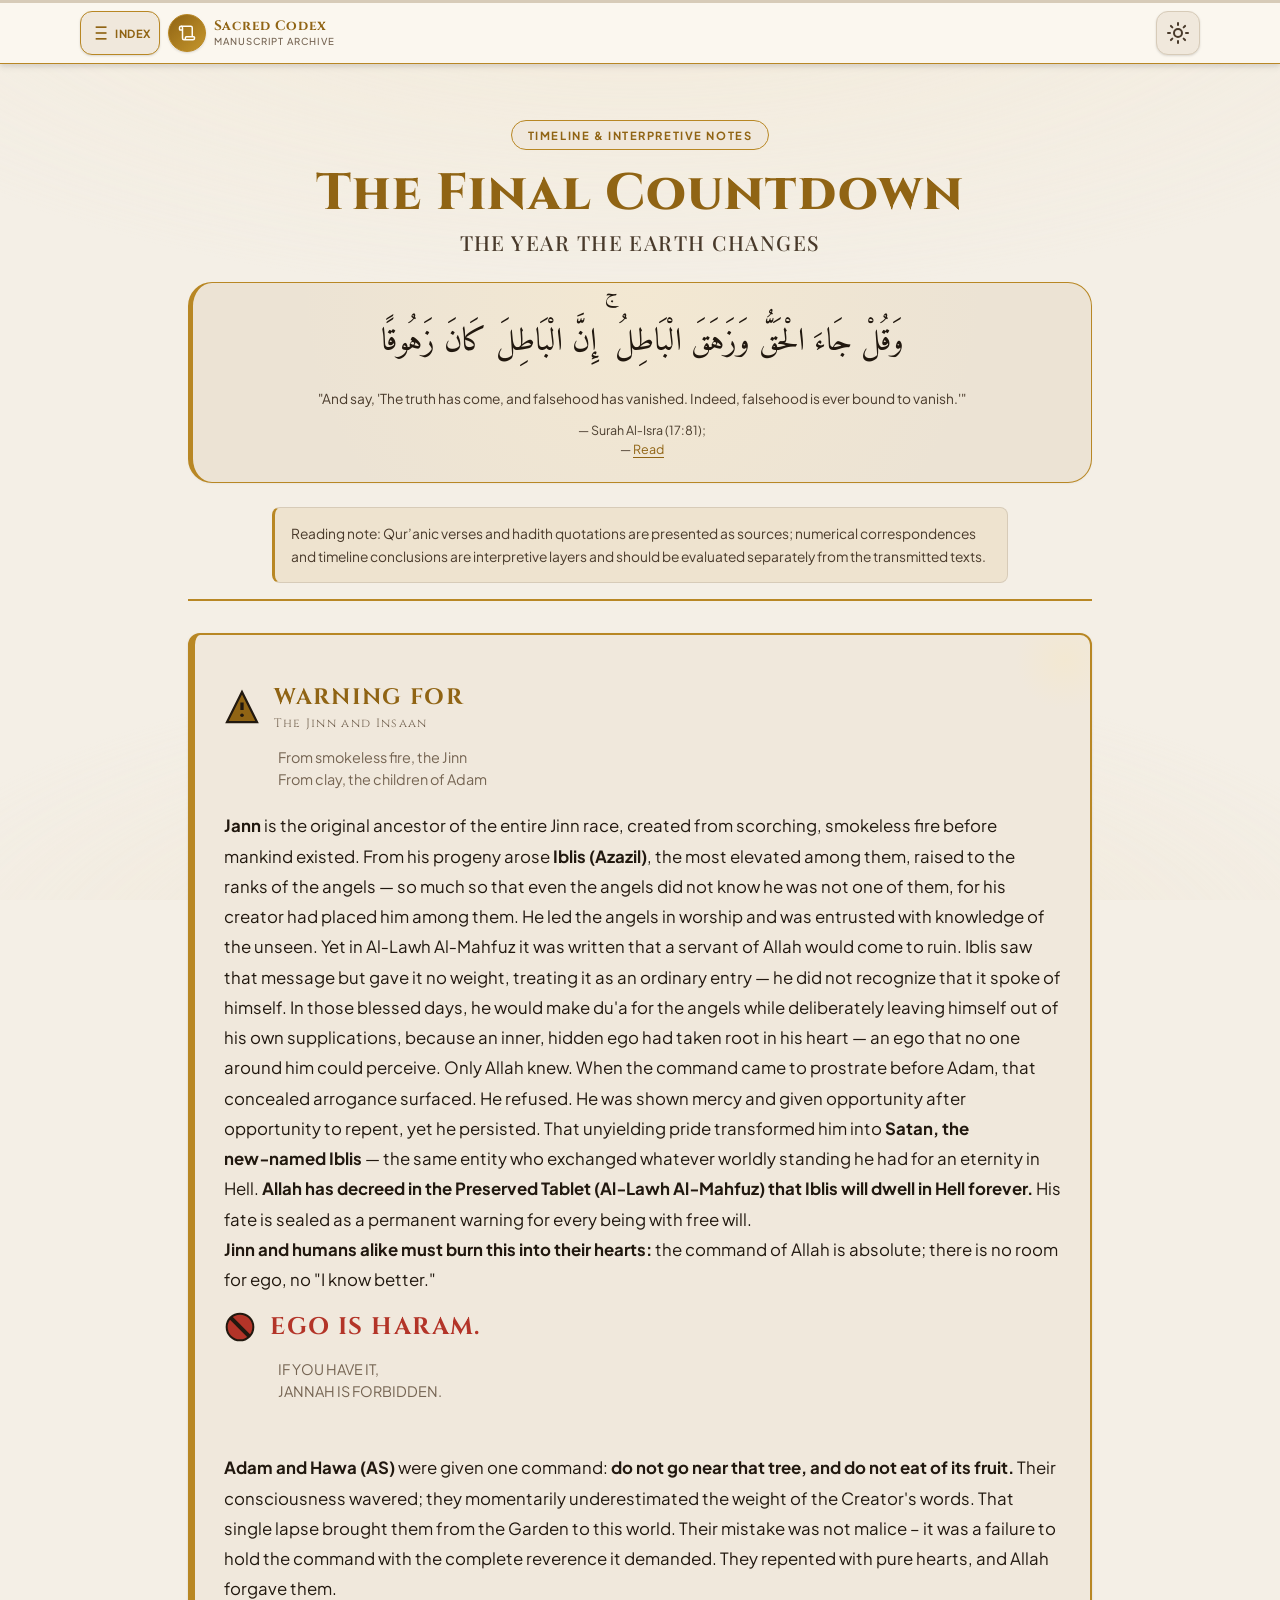
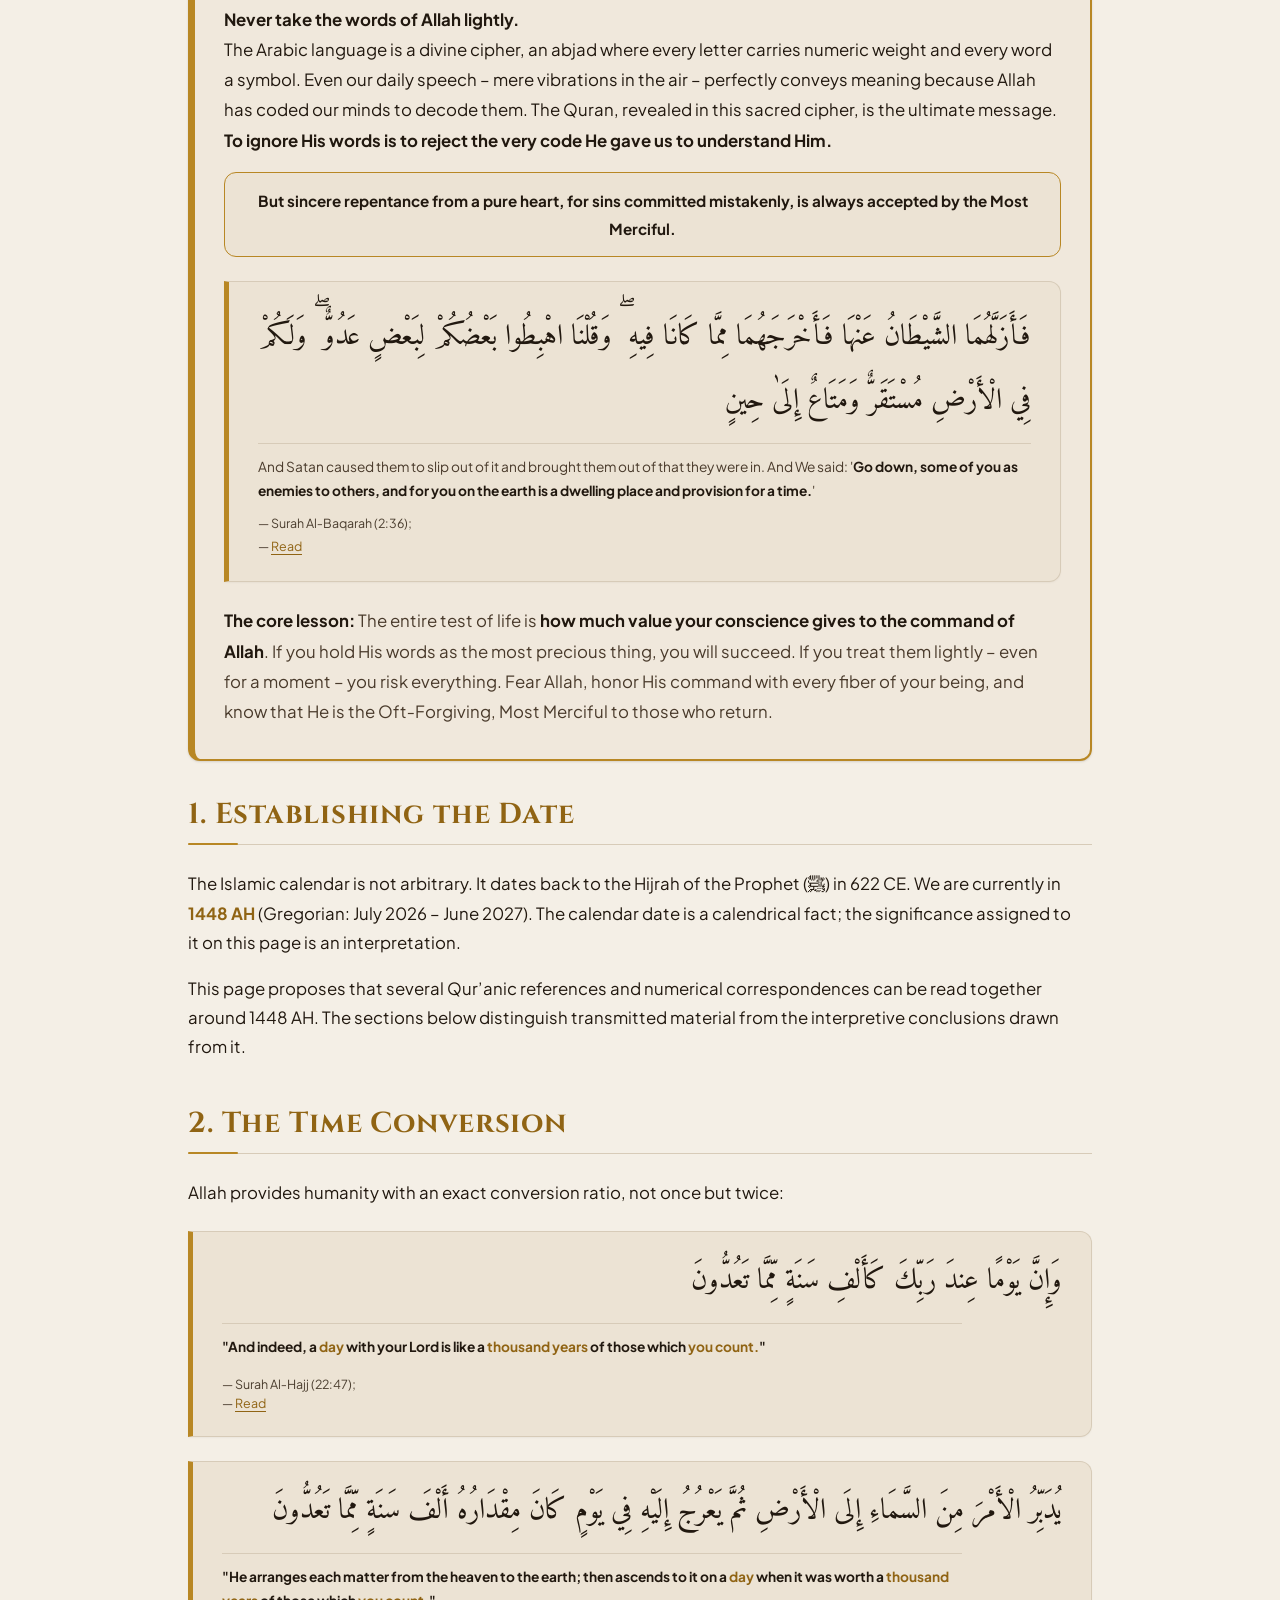
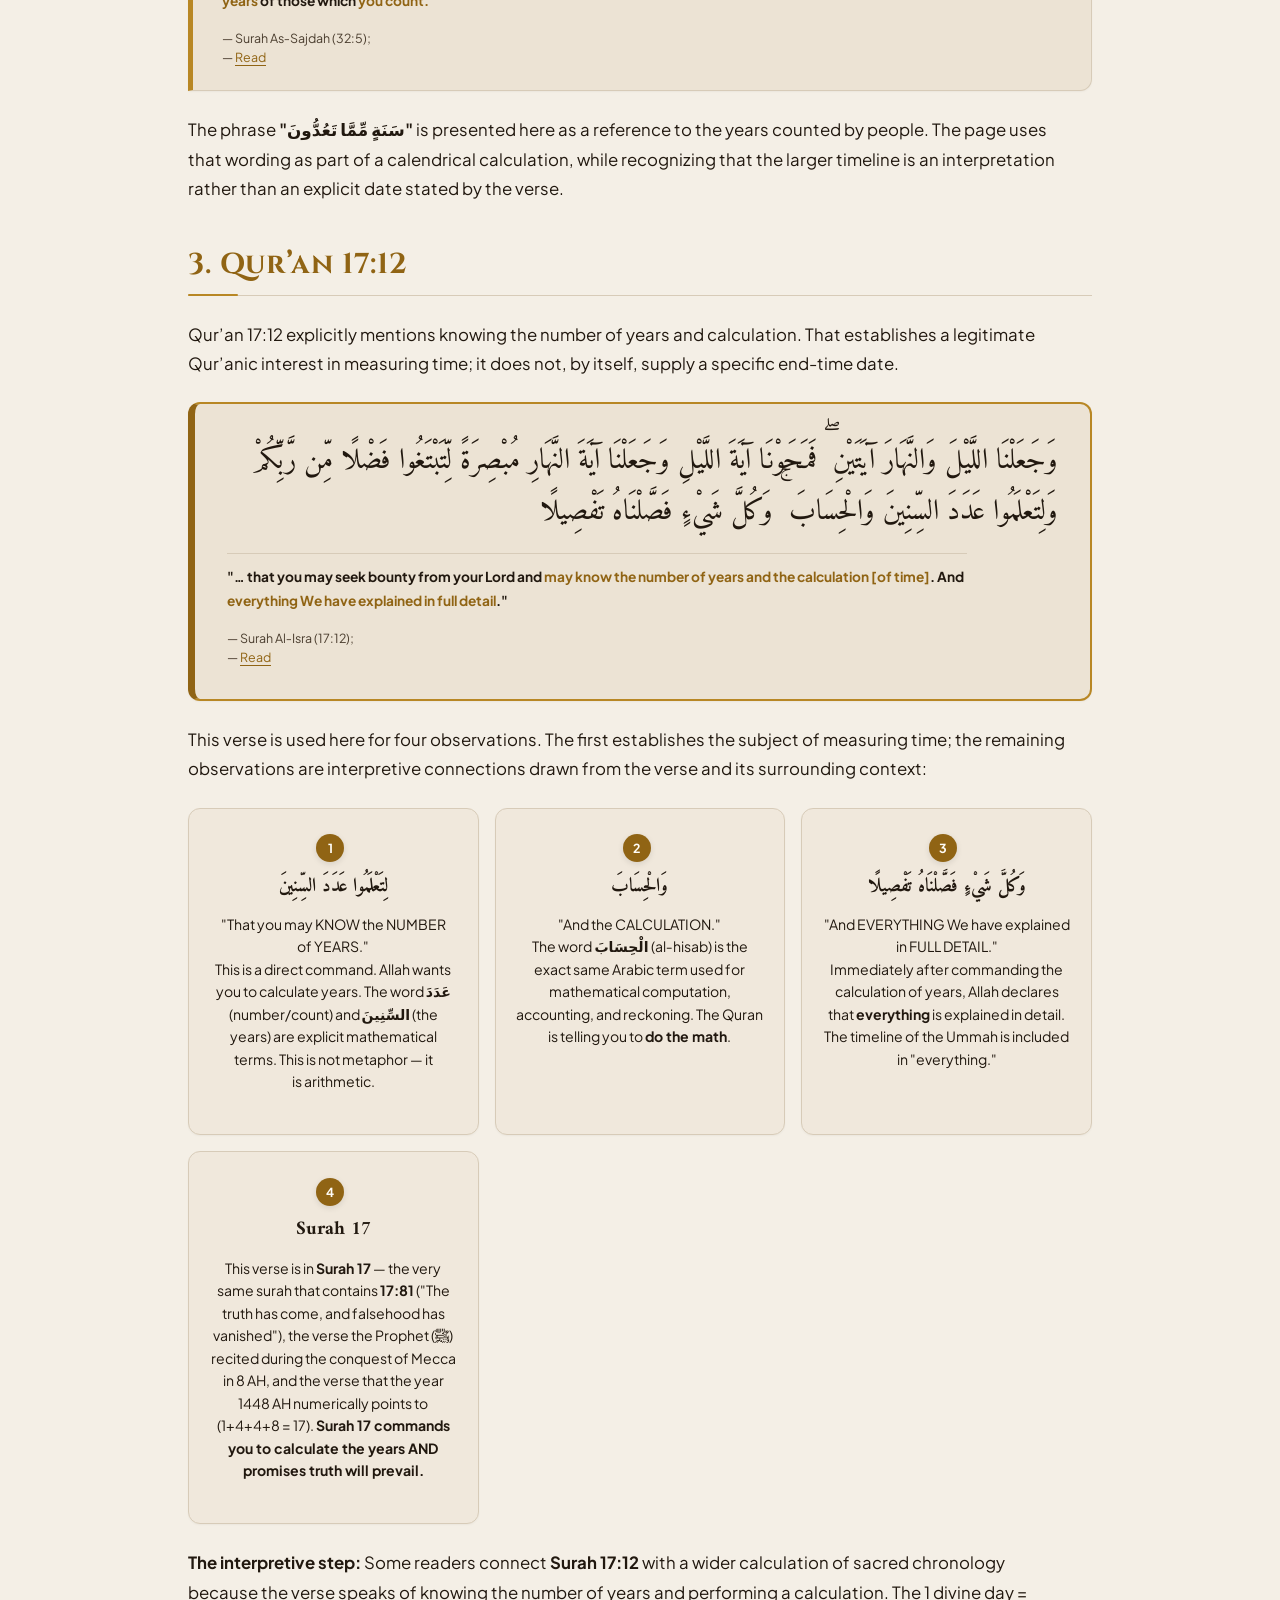
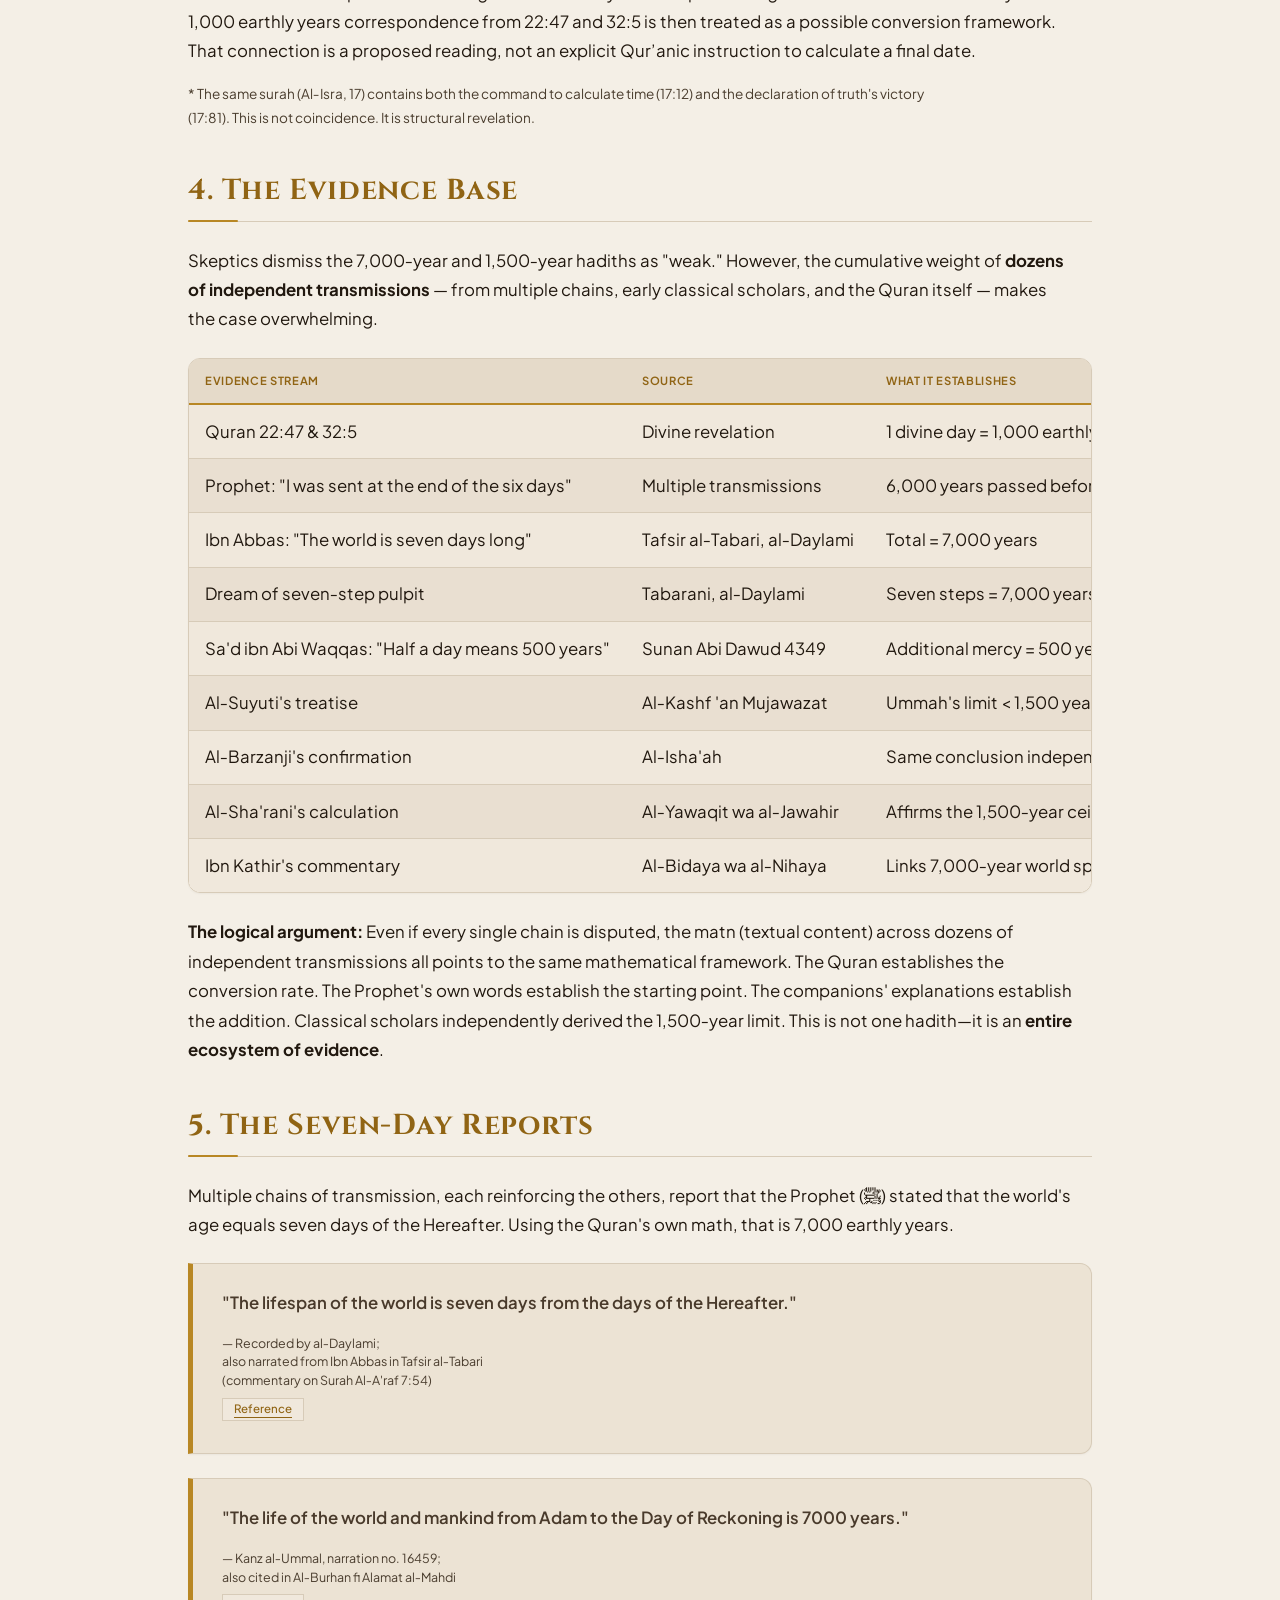
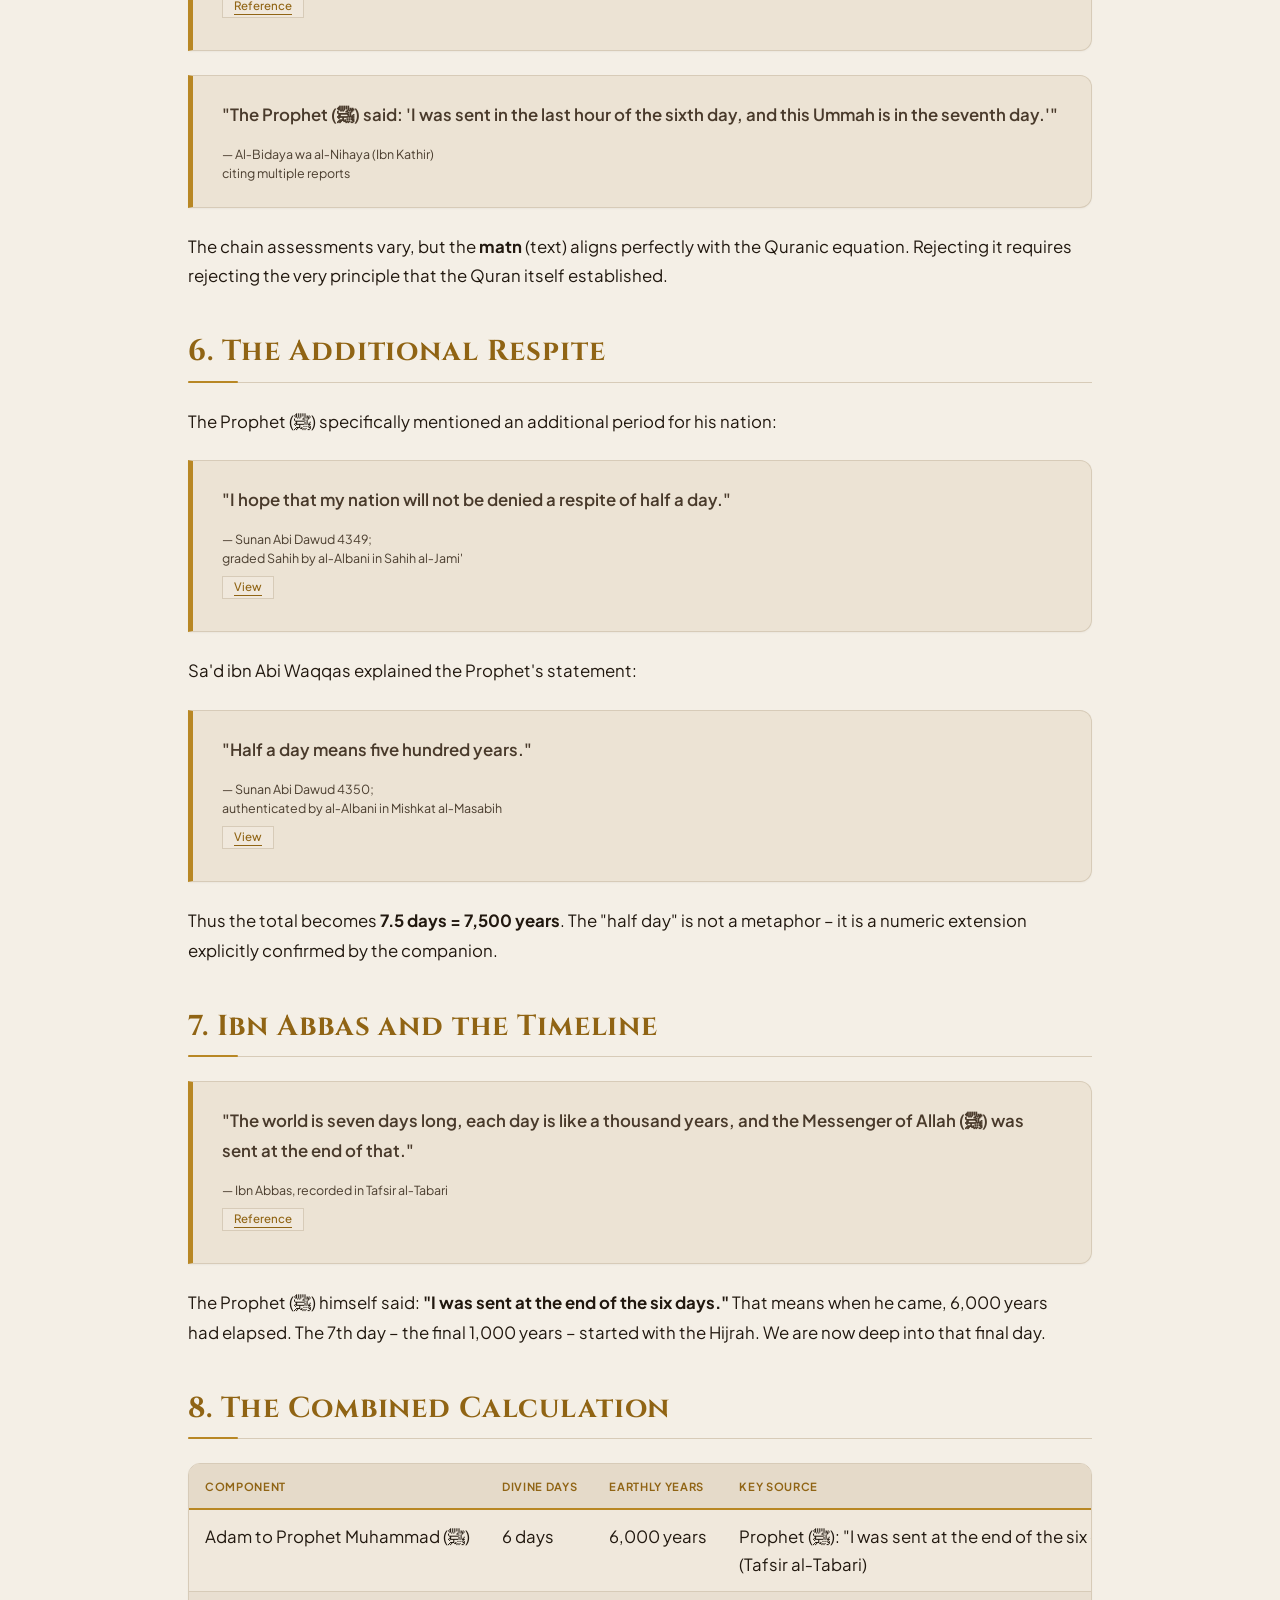
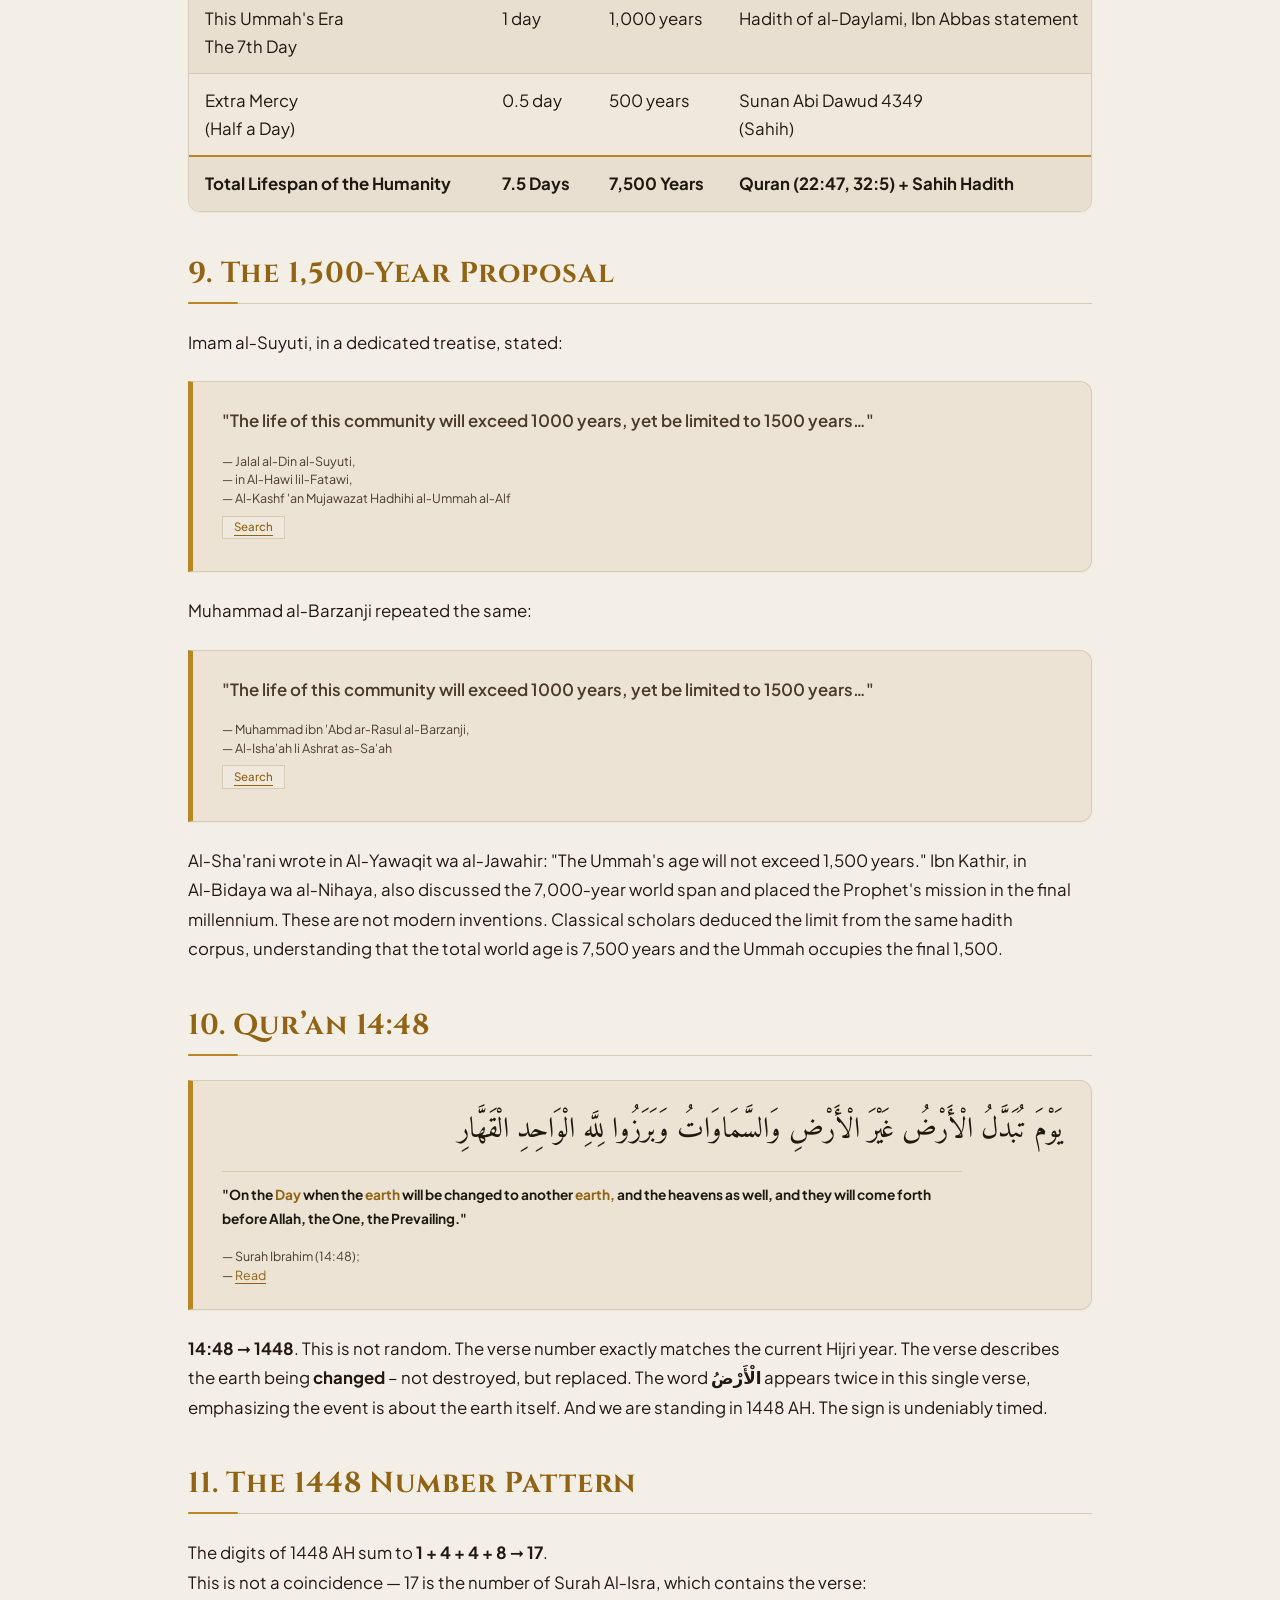
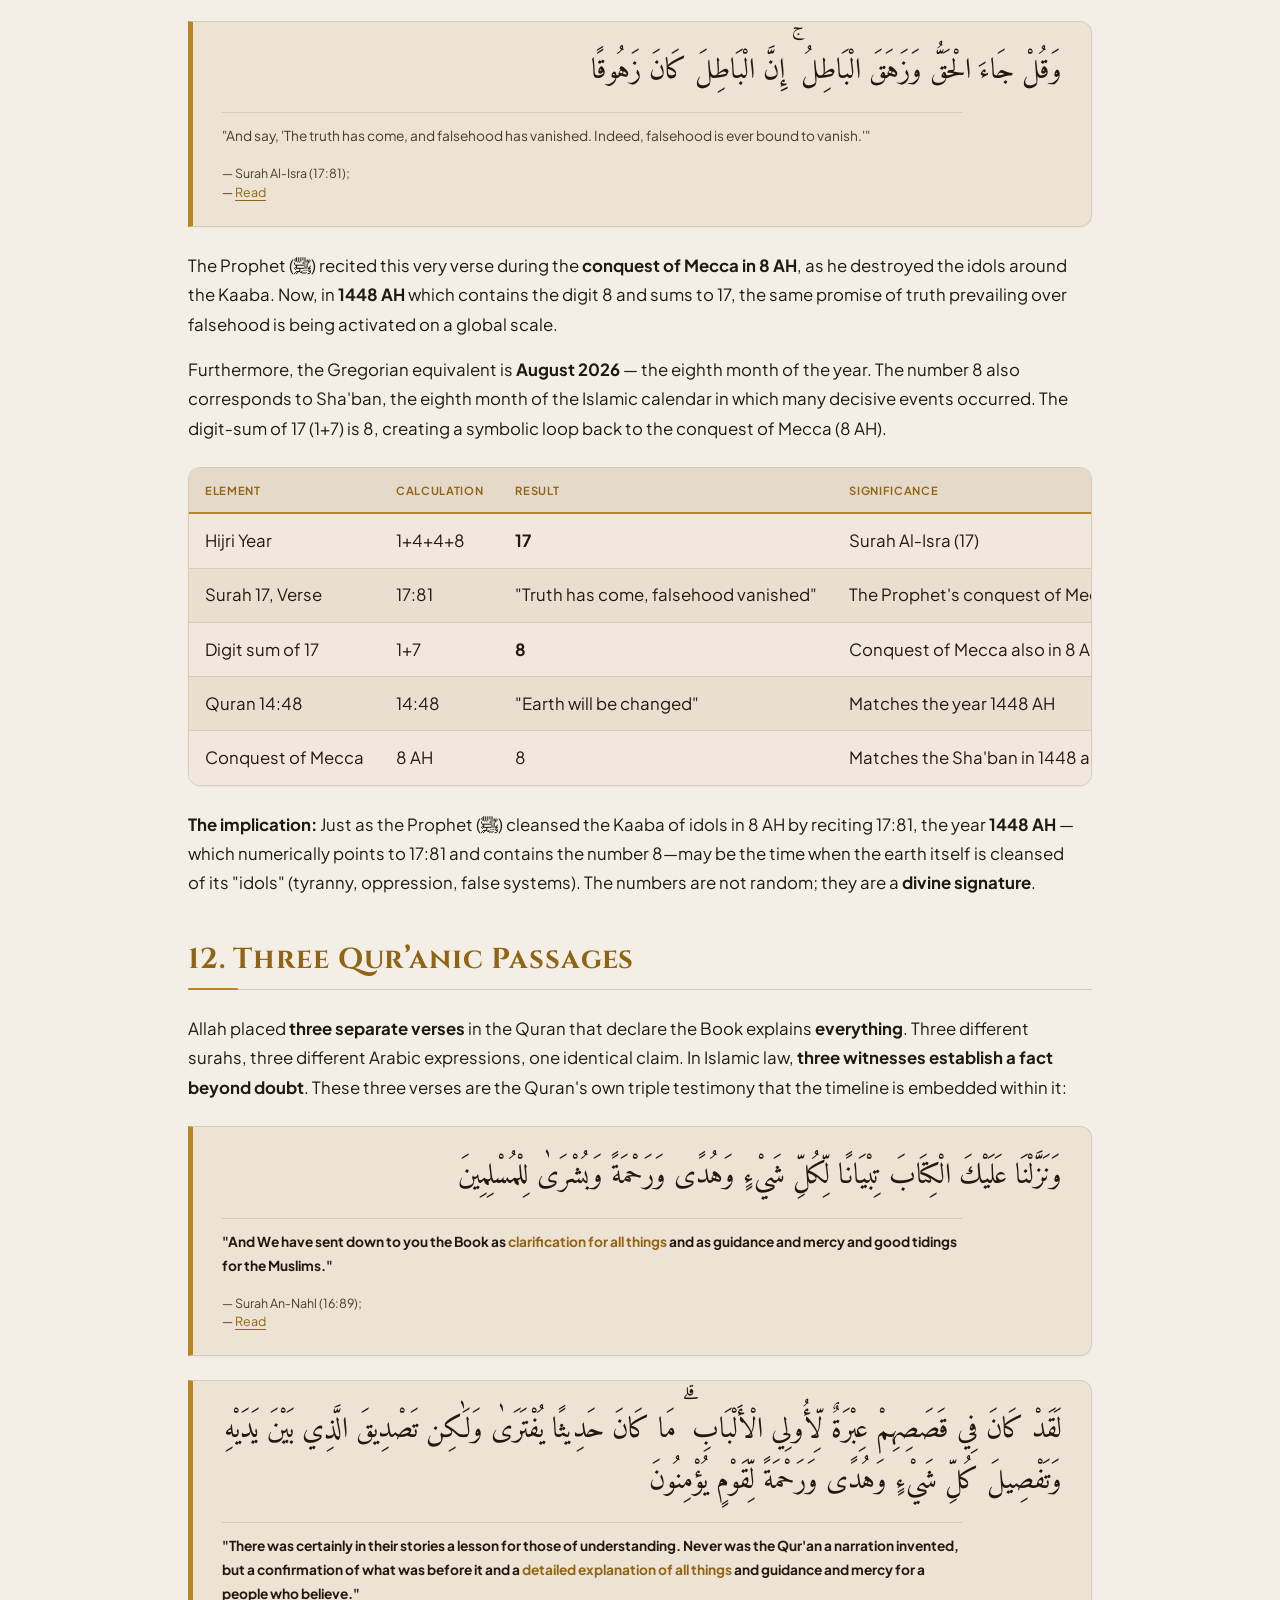
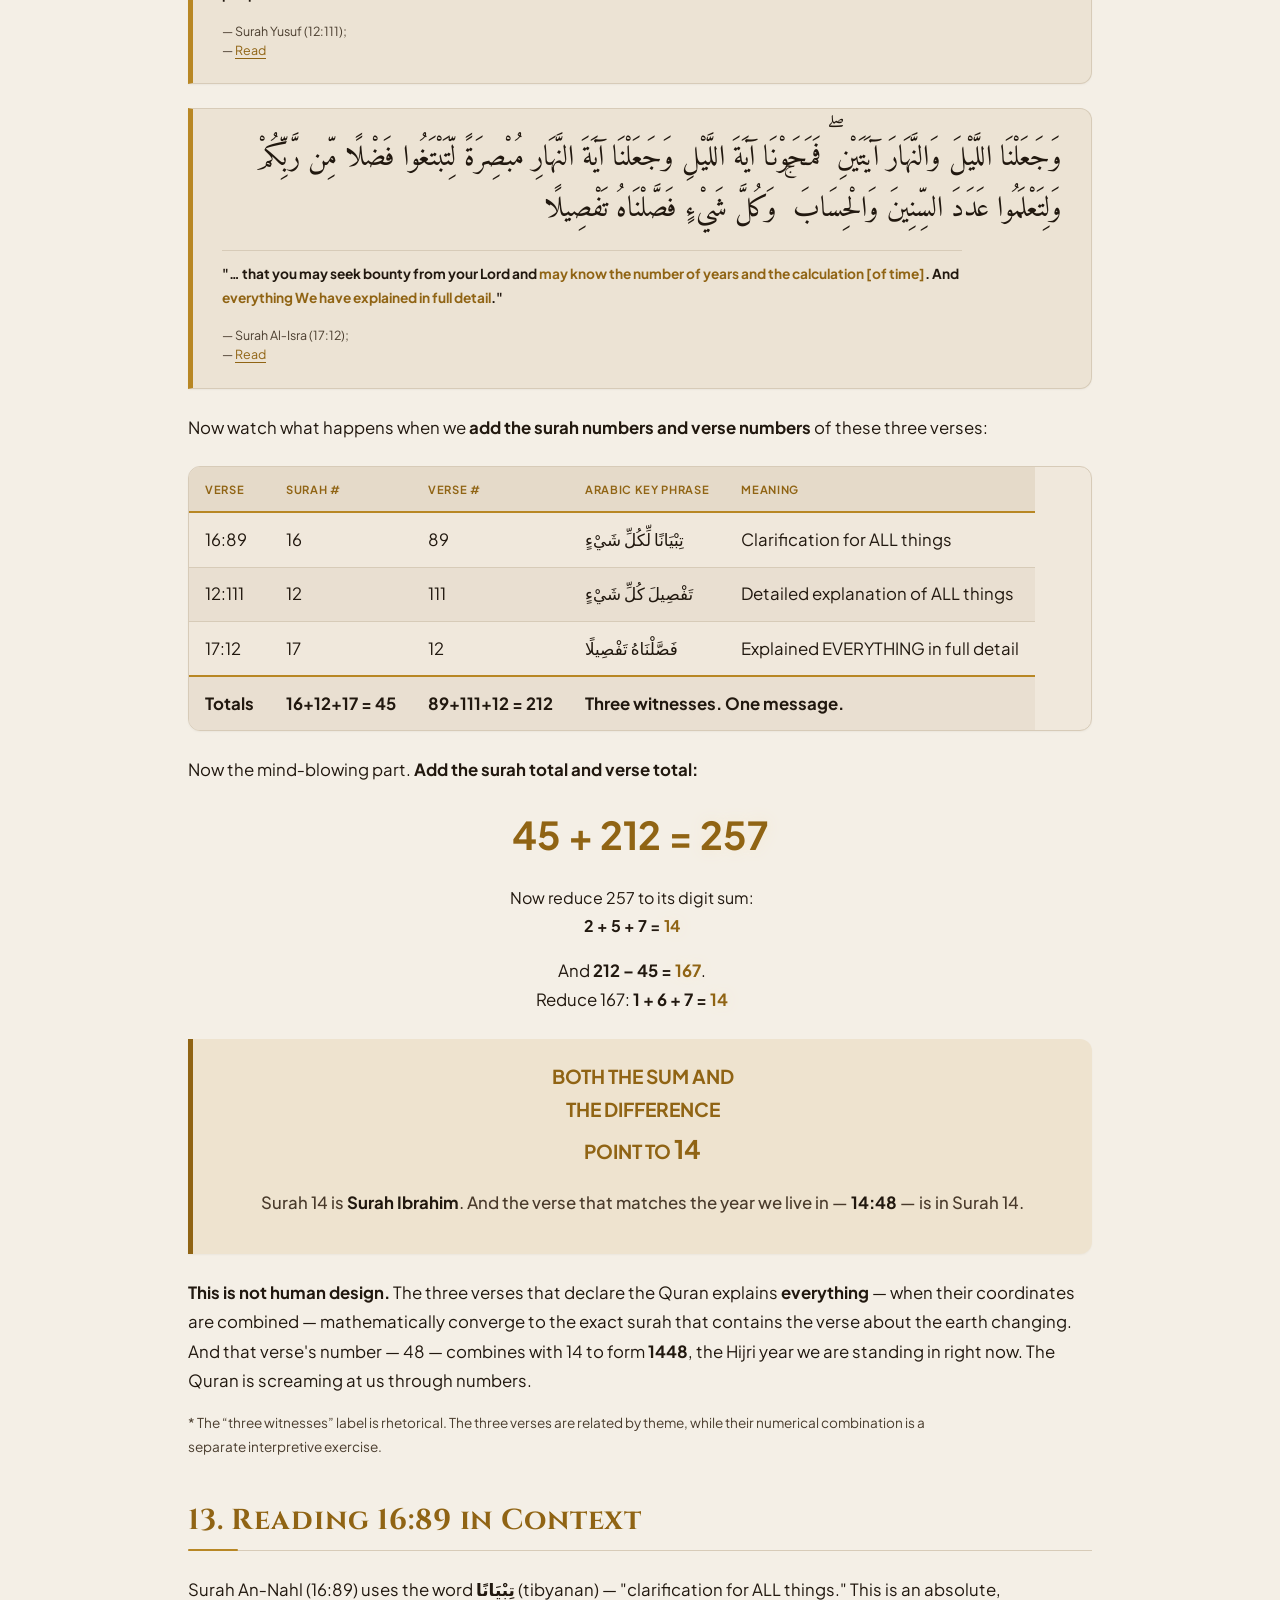
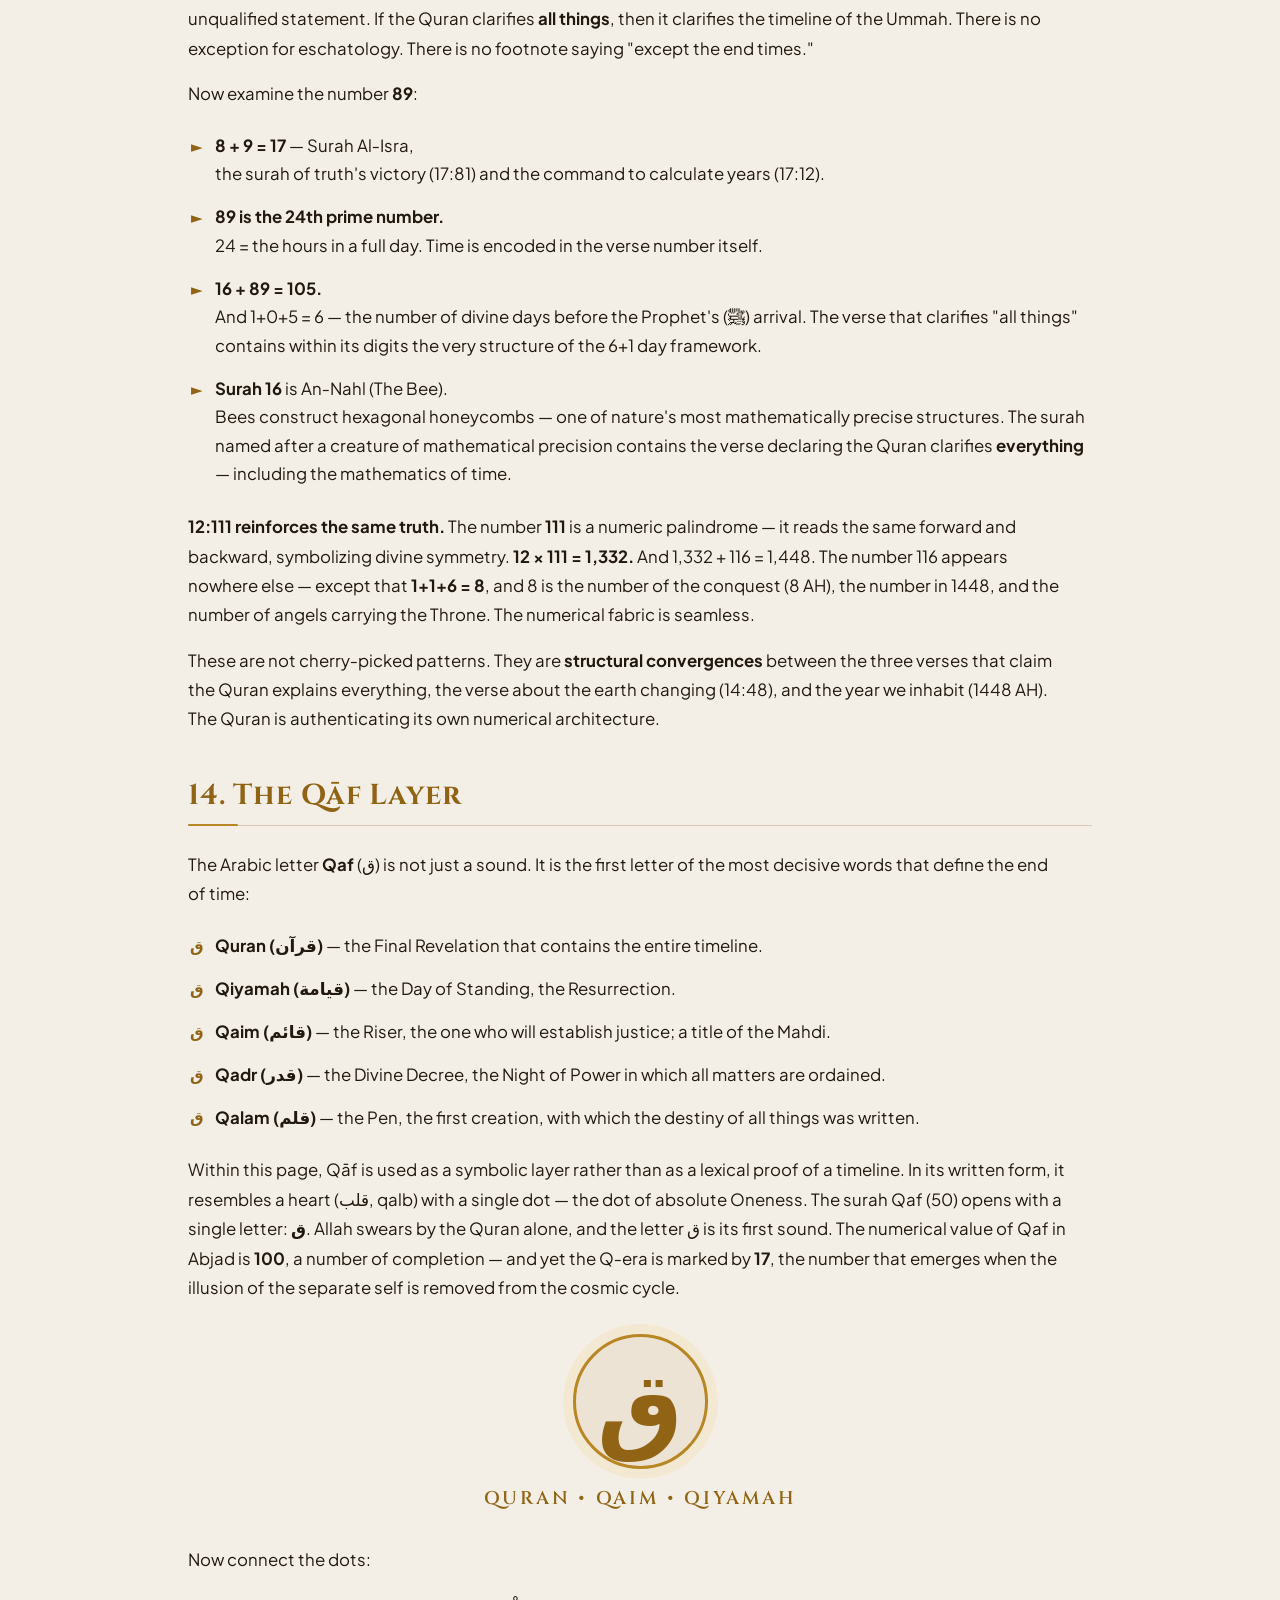
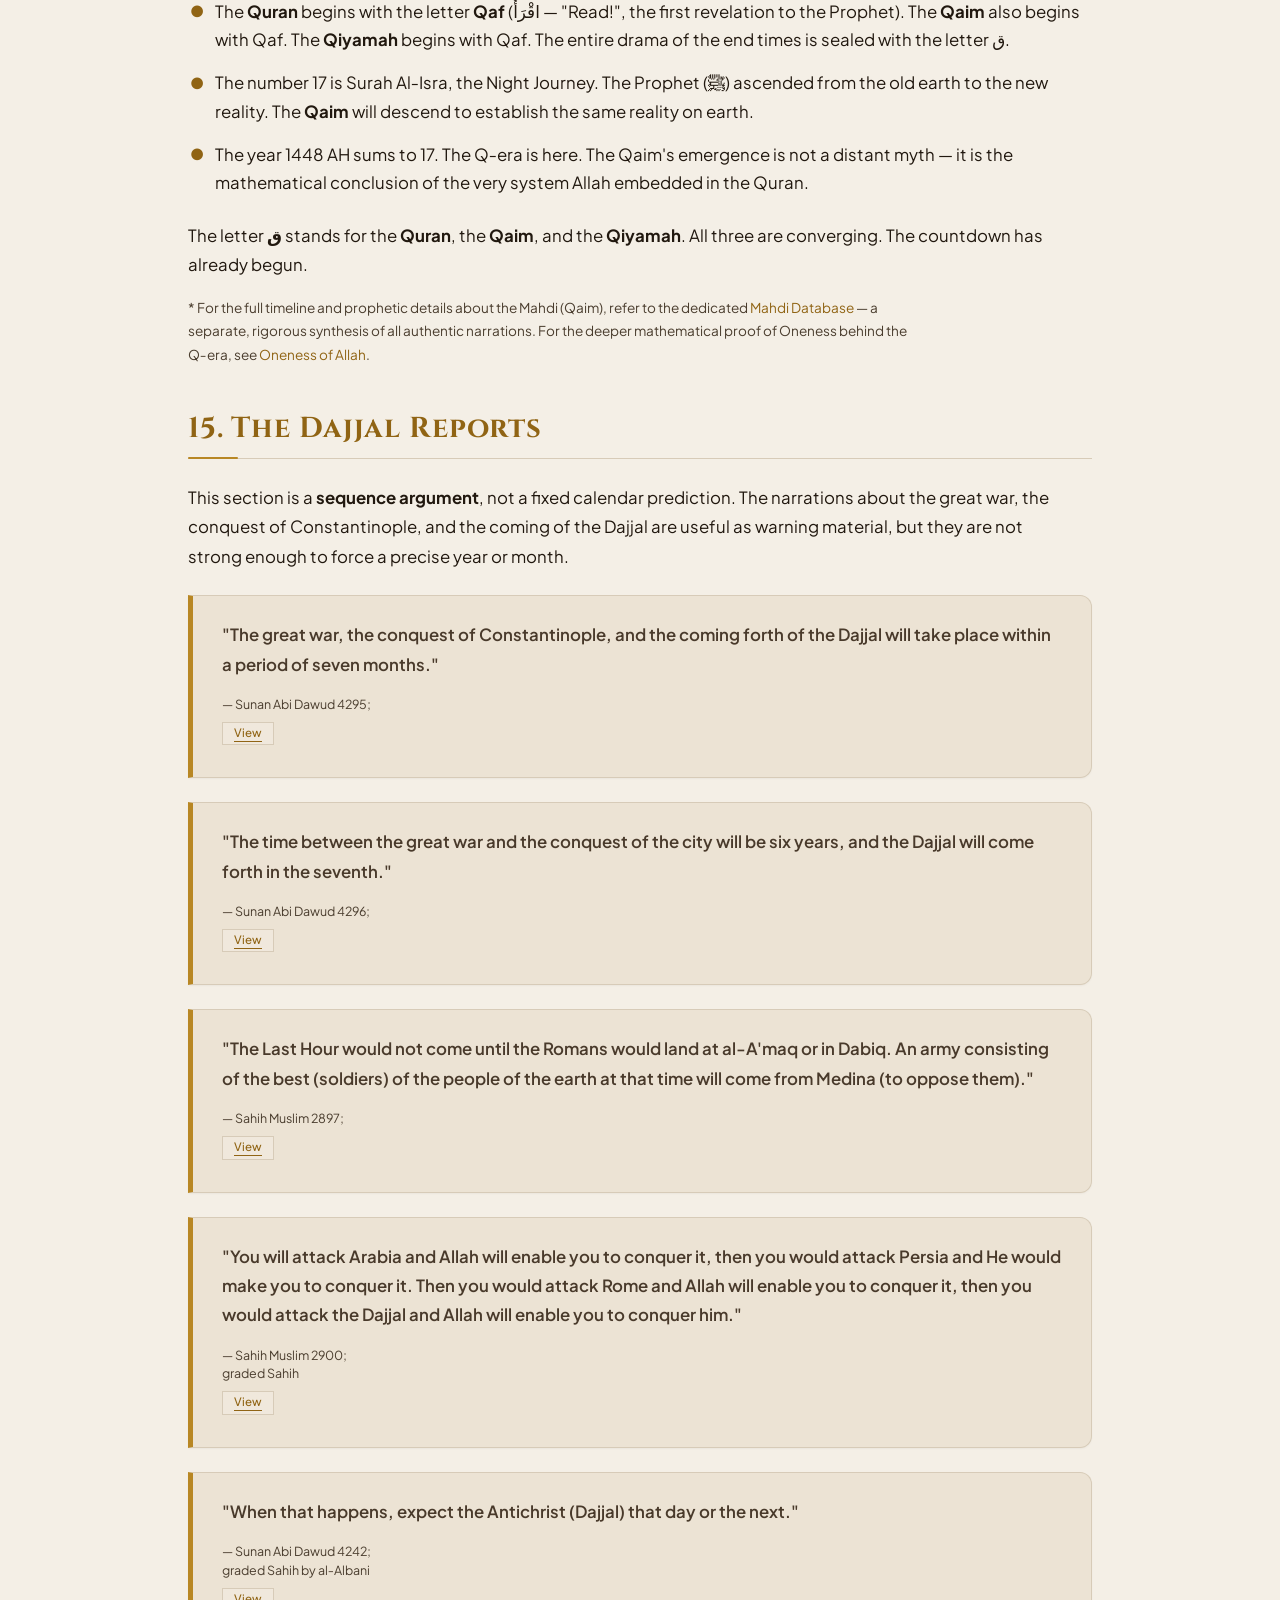
==== commit 51b0244c: "Add files via upload" ====
--- a/index.html
+++ b/index.html
@@ -1 +1 @@
-<!DOCTYPE html><html dir="ltr" lang="en"><head><meta charset="utf-8"><meta content="width=device-width, initial-scale=1" name="viewport"><meta content="light dark" name="color-scheme"><meta content="#faf6ee" name="theme-color"><meta content="telephone=no" name="format-detection"><meta content="A structured reading of Qur’anic verses, hadith reports, chronology, and numerical correspondences surrounding 1448 AH." name="description"><title>Sacred Codex — A Structured Reading of 1448 AH</title><link href="https://sacredcodex.example/index.html" rel="canonical"><meta content="article" property="og:type"><meta content="Sacred Codex" property="og:site_name"><meta content="en" property="og:locale"><meta content="Sacred Codex" property="og:title"><meta content="A structured reading of Qur’anic verses, hadith reports, chronology, and numerical correspondences surrounding 1448 AH." property="og:description"><meta content="https://sacredcodex.example/index.html" property="og:url"><meta content="summary_large_image" name="twitter:card"><meta content="Sacred Codex" name="twitter:title"><meta content="A structured reading of Qur’anic verses, hadith reports, chronology, and numerical correspondences surrounding 1448 AH." name="twitter:description"><link href="https://fonts.googleapis.com" rel="preconnect"><link crossorigin href="https://fonts.gstatic.com" rel="preconnect"><link href="https://fonts.googleapis.com/css2?family=Amiri:wght@400;700&family=Cinzel:wght@600;700;800&family=Playfair+Display:ital,wght@0,500;0,600;1,500&family=Plus+Jakarta+Sans:wght@400;500;600;700&display=swap" rel="stylesheet"><link href="style.css" rel="stylesheet"><link href="favicon.svg" rel="icon" type="image/svg+xml"><script>!function(){try{var t=localStorage.getItem('theme');t&&'light'!==t&&document.documentElement.setAttribute('data-theme',t)}catch(e){}}();</script><script type="application/ld+json">{"@context":"https://schema.org","@type":"Article","headline":"The Final Countdown","description":"A structured reading of Quranic verses, hadith reports, chronology, and numerical correspondences surrounding 1448 AH, with source and interpretation distinguished.","inLanguage":"en","isPartOf":{"@type":"WebSite","name":"Sacred Codex","url":"https://sacredcodex.example/"},"url":"https://sacredcodex.example/index.html","publisher":{"@type":"Organization","name":"Sacred Codex"}}</script></head><body><a class="skip-link" href="#main-content">Skip to main content</a><div class="page"><header class="site-header"><div aria-hidden="true" class="progress-bar"><div class="progress-bar__fill" id="progressBarInner"></div></div><div class="header__container"><div class="header__brand"><button aria-controls="sidebarNav" aria-expanded="false" aria-label="Toggle navigation" class="btn btn--sidebar-toggle" id="sidebarToggle" type="button"><svg aria-hidden="true" fill="none" height="20" stroke="currentColor" stroke-width="2" viewbox="0 0 24 24" width="20"><path d="M3 5h.01"></path><path d="M3 12h.01"></path><path d="M3 19h.01"></path><path d="M8 5h13"></path><path d="M8 12h13"></path><path d="M8 19h13"></path></svg><span class="btn__label">Index</span></button><button aria-label="Scroll to top" class="logo-link" id="brandScrollTop" type="button"><span class="logo-icon"><svg aria-hidden="true" fill="none" height="24" stroke="currentColor" stroke-width="2" viewbox="0 0 24 24" width="24"><path d="M19 17V5a2 2 0 0 0-2-2H4"></path><path d="M8 21h12a2 2 0 0 0 2-2v-1a1 1 0 0 0-1-1H11a1 1 0 0 0-1 1v1a2 2 0 1 1-4 0V5a2 2 0 1 0-4 0v2a1 1 0 0 0 1 1h3"></path></svg></span><span class="logo-text"><span class="logo-text__title">Sacred Codex</span><span class="logo-text__sub">Manuscript Archive</span></span></button></div><div class="header__actions"><button aria-label="Switch theme" class="btn btn--icon" id="themeToggle" type="button"><svg aria-hidden="true" fill="none" height="24" id="themeIcon" stroke="currentColor" stroke-linecap="round" stroke-linejoin="round" stroke-width="2" viewbox="0 0 24 24" width="24"><circle cx="12" cy="12" r="4"></circle><path d="M12 2v2"></path><path d="M12 20v2"></path><path d="m4.93 4.93 1.41 1.41"></path><path d="m17.66 17.66 1.41 1.41"></path><path d="M2 12h2"></path><path d="M20 12h2"></path><path d="m6.34 17.66-1.41 1.41"></path><path d="m19.07 4.93-1.41 1.41"></path></svg></button></div></div></header><div aria-hidden="true" class="sidebar-overlay" id="sidebarOverlay"></div><nav aria-label="Main navigation" class="sidebar" id="sidebarNav" tabindex="-1"><h2 id="sidebarTitle" style="position:absolute;width:1px;height:1px;margin:-1px;padding:0;overflow:hidden;clip-path:inset(50%);white-space:nowrap">Navigation</h2><a aria-current="page" href="index.html">The Final Countdown</a><a href="mahdi-database.html">Mahdi Database</a><a href="tawhid.html">Oneness of Allah</a><div aria-label="Theme selection" class="sidebar__themes" role="group"><button aria-pressed="true" class="sidebar__theme-btn active-theme" data-theme-value="light" type="button"><svg aria-hidden="true" fill="none" height="24" stroke="currentColor" stroke-width="2" viewbox="0 0 24 24" width="24"><circle cx="12" cy="12" r="4"></circle><path d="M12 2v2"></path><path d="M12 20v2"></path></svg>Parchment</button><button aria-pressed="false" class="sidebar__theme-btn" data-theme-value="dark" type="button"><svg aria-hidden="true" fill="none" height="24" stroke="currentColor" stroke-width="2" viewbox="0 0 24 24" width="24"><path d="M12 3a6 6 0 0 0 9 9 9 9 0 1 1-9-9Z"></path></svg>Dark</button><button aria-pressed="false" class="sidebar__theme-btn" data-theme-value="manuscript" type="button"><svg aria-hidden="true" fill="none" height="24" stroke="currentColor" stroke-width="2" viewbox="0 0 24 24" width="24"><path d="M19 17V5a2 2 0 0 0-2-2H4"></path><path d="M8 21h12a2 2 0 0 0 2-2v-1a1 1 0 0 0-1-1H11a1 1 0 0 0-1 1v1a2 2 0 1 1-4 0V5a2 2 0 1 0-4 0v2a1 1 0 0 0 1 1h3"></path></svg>Manuscript</button></div></nav><main class="main-content" id="main-content"><article class="article"><header class="article__header"><span class="badge">Timeline & Interpretive Notes</span><h1>The Final Countdown</h1><p class="article__subtitle">The Year the Earth Changes</p><div class="verse-box verse-box--illuminated" data-verse="17:81"></div><p class="u-source">Reading note: Qur’anic verses and hadith quotations are presented as sources; numerical correspondences and timeline conclusions are interpretive layers and should be evaluated separately from the transmitted texts.</p></header><div class="warning-card"><div class="warning-card__step"><svg aria-hidden="true" class="warning-icon" viewbox="0 0 24 24"><path d="M12 2 L2 22 L22 22 Z" stroke-width="1.5"></path><line stroke-width="2.2" x1="12" x2="12" y1="9" y2="14"></line><circle cx="12" cy="17.5" r="1.2"></circle></svg><span class="step-kicker">WARNING FOR<br><small>The Jinn and Insaan</small></span></div><p class="intro-copy">From smokeless fire, the Jinn<br>From clay, the children of Adam</p><p><strong>Jann</strong> is the original ancestor of the entire Jinn race, created from scorching, smokeless fire before mankind existed. From his progeny arose <strong>Iblis (Azazil)</strong>, the most elevated among them, raised to the ranks of the angels — so much so that even the angels did not know he was not one of them, for his creator had placed him among them. He led the angels in worship and was entrusted with knowledge of the unseen. Yet in Al‑Lawh Al‑Mahfuz it was written that a servant of Allah would come to ruin. Iblis saw that message but gave it no weight, treating it as an ordinary entry — he did not recognize that it spoke of himself. In those blessed days, he would make du'a for the angels while deliberately leaving himself out of his own supplications, because an inner, hidden ego had taken root in his heart — an ego that no one around him could perceive. Only Allah knew. When the command came to prostrate before Adam, that concealed arrogance surfaced. He refused. He was shown mercy and given opportunity after opportunity to repent, yet he persisted. That unyielding pride transformed him into <strong>Satan, the new‑named Iblis</strong> — the same entity who exchanged whatever worldly standing he had for an eternity in Hell. <strong>Allah has decreed in the Preserved Tablet (Al‑Lawh Al‑Mahfuz) that Iblis will dwell in Hell forever.</strong> His fate is sealed as a permanent warning for every being with free will. <br><strong>Jinn and humans alike must burn this into their hearts:</strong> the command of Allah is absolute; there is no room for ego, no "I know better."</p><div class="warning-card__step"><svg aria-hidden="true" class="prohibition-icon" viewbox="0 0 24 24"><circle cx="12" cy="12" r="10" stroke-width="1.5"></circle><line stroke-width="3" x1="5" x2="19" y1="5" y2="19"></line></svg><span class="step-kicker ego">EGO IS HARAM.</span></div><p class="intro-copy u-plain">IF YOU HAVE IT,<br>JANNAH IS FORBIDDEN.</p><p><br><strong>Adam and Hawa (AS)</strong> were given one command: <strong>do not go near that tree, and do not eat of its fruit.</strong> Their consciousness wavered; they momentarily underestimated the weight of the Creator's words. That single lapse brought them from the Garden to this world. Their mistake was not malice – it was a failure to hold the command with the complete reverence it demanded. They repented with pure hearts, and Allah forgave them. <br><strong>Never take the words of Allah lightly.</strong></p><p>The Arabic language is a divine cipher, an abjad where every letter carries numeric weight and every word a symbol. Even our daily speech – mere vibrations in the air – perfectly conveys meaning because Allah has coded our minds to decode them. The Quran, revealed in this sacred cipher, is the ultimate message. <strong>To ignore His words is to reject the very code He gave us to understand Him.</strong></p><div class="final-note">But sincere repentance from a pure heart, for sins committed mistakenly, is always accepted by the Most Merciful.</div><div class="verse-box" data-verse="2:36"></div><p class="u-note"><strong>The core lesson:</strong> The entire test of life is <strong>how much value your conscience gives to the command of Allah</strong>. If you hold His words as the most precious thing, you will succeed. If you treat them lightly – even for a moment – you risk everything. Fear Allah, honor His command with every fiber of your being, and know that He is the Oft‑Forgiving, Most Merciful to those who return.</p></div><section class="section"><h2>1. Establishing the Date</h2><p>The Islamic calendar is not arbitrary. It dates back to the Hijrah of the Prophet (ﷺ) in 622 CE. We are currently in <strong class="highlight">1448 AH</strong> (Gregorian: July 2026 – June 2027). The calendar date is a calendrical fact; the significance assigned to it on this page is an interpretation.</p><p>This page proposes that several Qur’anic references and numerical correspondences can be read together around 1448 AH. The sections below distinguish transmitted material from the interpretive conclusions drawn from it.</p></section><section class="section"><h2>2. The Time Conversion</h2><p>Allah provides humanity with an exact conversion ratio, not once but twice:</p><blockquote class="verse-box" data-verse="22:47"></blockquote><blockquote class="verse-box" data-verse="32:5"></blockquote><p>The phrase <strong>"سَنَةٍ مِّمَّا تَعُدُّونَ"</strong> is presented here as a reference to the years counted by people. The page uses that wording as part of a calendrical calculation, while recognizing that the larger timeline is an interpretation rather than an explicit date stated by the verse.</p></section><section class="section"><h2>3. Qur’an 17:12</h2><p>Qur’an 17:12 explicitly mentions knowing the number of years and calculation. That establishes a legitimate Qur’anic interest in measuring time; it does not, by itself, supply a specific end-time date.</p><div class="verse-box verse-box--command" data-verse="17:12"></div><p>This verse is used here for four observations. The first establishes the subject of measuring time; the remaining observations are interpretive connections drawn from the verse and its surrounding context:</p><div class="truth-grid"><div class="truth-card"><span class="step-num">1</span><p class="truth-card__arabic" dir="rtl" lang="ar">لِتَعْلَمُوا عَدَدَ السِّنِينَ</p><p class="truth-card__desc">"That you may KNOW the NUMBER of YEARS." <br>This is a direct command. Allah wants you to calculate years. The word <strong>عَدَدَ</strong> (number/count) and <strong>السِّنِينَ</strong> (the years) are explicit mathematical terms. This is not metaphor — it is arithmetic.</p></div><div class="truth-card"><span class="step-num">2</span><p class="truth-card__arabic" dir="rtl" lang="ar">وَالْحِسَابَ</p><p class="truth-card__desc">"And the CALCULATION." <br>The word <strong>الْحِسَابَ</strong> (al‑hisab) is the exact same Arabic term used for mathematical computation, accounting, and reckoning. The Quran is telling you to <strong>do the math</strong>.</p></div><div class="truth-card"><span class="step-num">3</span><p class="truth-card__arabic" dir="rtl" lang="ar">وَكُلَّ شَيْءٍ فَصَّلْنَاهُ تَفْصِيلًا</p><p class="truth-card__desc">"And EVERYTHING We have explained in FULL DETAIL." <br>Immediately after commanding the calculation of years, Allah declares that <strong>everything</strong> is explained in detail. The timeline of the Ummah is included in "everything."</p></div><div class="truth-card"><span class="step-num">4</span><p class="truth-card__arabic" dir="rtl" lang="ar">Surah 17</p><p class="truth-card__desc">This verse is in <strong>Surah 17</strong> — the very same surah that contains <strong>17:81</strong> ("The truth has come, and falsehood has vanished"), the verse the Prophet (ﷺ) recited during the conquest of Mecca in 8 AH, and the verse that the year 1448 AH numerically points to (1+4+4+8 = 17). <strong>Surah 17 commands you to calculate the years AND promises truth will prevail.</strong></p></div></div><p><strong>The interpretive step:</strong> Some readers connect <strong>Surah 17:12</strong> with a wider calculation of sacred chronology because the verse speaks of knowing the number of years and performing a calculation. The 1 divine day = 1,000 earthly years correspondence from 22:47 and 32:5 is then treated as a possible conversion framework. That connection is a proposed reading, not an explicit Qur’anic instruction to calculate a final date.</p><p class="u-source">* The same surah (Al‑Isra, 17) contains both the command to calculate time (17:12) and the declaration of truth's victory (17:81). This is not coincidence. It is structural revelation.</p></section><section class="section"><h2>4. The Evidence Base</h2><p>Skeptics dismiss the 7,000‑year and 1,500‑year hadiths as "weak." However, the cumulative weight of <strong>dozens of independent transmissions</strong> — from multiple chains, early classical scholars, and the Quran itself — makes the case overwhelming.</p><div class="table-wrapper"><table><caption>4. The Cumulative Core Weak chains don't matter</caption><thead><tr><th scope="col">Evidence Stream</th><th scope="col">Source</th><th scope="col">What It Establishes</th></tr></thead><tbody><tr><td>Quran 22:47 & 32:5</td><td>Divine revelation</td><td>1 divine day = 1,000 earthly years</td></tr><tr><td>Prophet: "I was sent at the end of the six days"</td><td>Multiple transmissions</td><td>6,000 years passed before his arrival</td></tr><tr><td>Ibn Abbas: "The world is seven days long"</td><td>Tafsir al‑Tabari, al‑Daylami</td><td>Total = 7,000 years</td></tr><tr><td>Dream of seven‑step pulpit</td><td>Tabarani, al‑Daylami</td><td>Seven steps = 7,000 years</td></tr><tr><td>Sa'd ibn Abi Waqqas: "Half a day means 500 years"</td><td>Sunan Abi Dawud 4349</td><td>Additional mercy = 500 years</td></tr><tr><td>Al‑Suyuti's treatise</td><td>Al‑Kashf 'an Mujawazat</td><td>Ummah's limit &lt; 1,500 years</td></tr><tr><td>Al‑Barzanji's confirmation</td><td>Al‑Isha'ah</td><td>Same conclusion independently</td></tr><tr><td>Al‑Sha'rani's calculation</td><td>Al‑Yawaqit wa al‑Jawahir</td><td>Affirms the 1,500‑year ceiling</td></tr><tr><td>Ibn Kathir's commentary</td><td>Al‑Bidaya wa al‑Nihaya</td><td>Links 7,000‑year world span to prophetic traditions</td></tr></tbody></table></div><p><strong>The logical argument:</strong> Even if every single chain is disputed, the matn (textual content) across dozens of independent transmissions all points to the same mathematical framework. The Quran establishes the conversion rate. The Prophet's own words establish the starting point. The companions' explanations establish the addition. Classical scholars independently derived the 1,500‑year limit. This is not one hadith—it is an <strong>entire ecosystem of evidence</strong>.</p></section><section class="section"><h2>5. The Seven-Day Reports</h2><p>Multiple chains of transmission, each reinforcing the others, report that the Prophet (ﷺ) stated that the world's age equals seven days of the Hereafter. Using the Quran's own math, that is 7,000 earthly years.</p><blockquote class="verse-box"><p class="u-lead">"The lifespan of the world is seven days from the days of the Hereafter."</p><cite class="verse-box__source">— Recorded by al‑Daylami; <br>also narrated from Ibn Abbas in Tafsir al‑Tabari <br>(commentary on Surah Al‑A'raf 7:54) <br><span class="hadith-inline"><a href="https://sunnah.com/tabari" rel="noopener" target="_blank">Reference</a></span></cite></blockquote><blockquote class="verse-box"><p class="u-lead">"The life of the world and mankind from Adam to the Day of Reckoning is 7000 years."</p><cite class="verse-box__source">— Kanz al‑Ummal, narration no. 16459; <br>also cited in Al‑Burhan fi Alamat al‑Mahdi <br><span class="hadith-inline"><a href="https://sunnah.com/kanz" rel="noopener" target="_blank">Reference</a></span></cite></blockquote><blockquote class="verse-box"><p class="u-lead">"The Prophet (ﷺ) said: 'I was sent in the last hour of the sixth day, and this Ummah is in the seventh day.'"</p><cite class="verse-box__source">— Al‑Bidaya wa al‑Nihaya (Ibn Kathir) <br>citing multiple reports</cite></blockquote><p>The chain assessments vary, but the <strong>matn</strong> (text) aligns perfectly with the Quranic equation. Rejecting it requires rejecting the very principle that the Quran itself established.</p></section><section class="section"><h2>6. The Additional Respite</h2><p>The Prophet (ﷺ) specifically mentioned an additional period for his nation:</p><blockquote class="verse-box verse-box--gold"><p class="u-lead">"I hope that my nation will not be denied a respite of half a day."</p><cite class="verse-box__source">— Sunan Abi Dawud 4349; <br>graded Sahih by al‑Albani in Sahih al‑Jami' <br><span class="hadith-inline"><a href="https://sunnah.com/abudawud:4349" rel="noopener" target="_blank">View</a></span></cite></blockquote><p>Sa'd ibn Abi Waqqas explained the Prophet's statement:</p><blockquote class="verse-box verse-box--gold"><p class="u-lead">"Half a day means five hundred years."</p><cite class="verse-box__source">— Sunan Abi Dawud 4350; <br>authenticated by al‑Albani in Mishkat al‑Masabih <br><span class="hadith-inline"><a href="https://sunnah.com/abudawud:4350" rel="noopener" target="_blank">View</a></span></cite></blockquote><p>Thus the total becomes <strong>7.5 days = 7,500 years</strong>. The "half day" is not a metaphor – it is a numeric extension explicitly confirmed by the companion.</p></section><section class="section"><h2>7. Ibn Abbas and the Timeline</h2><blockquote class="verse-box"><p class="u-lead">"The world is seven days long, each day is like a thousand years, and the Messenger of Allah (ﷺ) was sent at the end of that."</p><cite class="verse-box__source">— Ibn Abbas, recorded in Tafsir al‑Tabari <br><span class="hadith-inline"><a href="https://sunnah.com/tabari" rel="noopener" target="_blank">Reference</a></span></cite></blockquote><p>The Prophet (ﷺ) himself said: <strong>"I was sent at the end of the six days."</strong> That means when he came, 6,000 years had elapsed. The 7th day – the final 1,000 years – started with the Hijrah. We are now deep into that final day.</p></section><section class="section"><h2>8. The Combined Calculation</h2><div class="table-wrapper"><table><caption>8. The Complete Math 7.5 Days = 7,500 Years</caption><thead><tr><th scope="col">Component</th><th scope="col">Divine Days</th><th scope="col">Earthly Years</th><th scope="col">Key Source</th></tr></thead><tbody><tr><td>Adam to Prophet Muhammad (ﷺ)</td><td>6 days</td><td>6,000 years</td><td>Prophet (ﷺ): "I was sent at the end of the six days." <br>(Tafsir al‑Tabari)</td></tr><tr><td>This Ummah's Era <br>The 7th Day</td><td>1 day</td><td>1,000 years</td><td>Hadith of al‑Daylami, Ibn Abbas statement</td></tr><tr><td>Extra Mercy <br>(Half a Day)</td><td>0.5 day</td><td>500 years</td><td>Sunan Abi Dawud 4349 <br>(Sahih)</td></tr><tr class="highlight-row"><td><strong>Total Lifespan of the Humanity</strong></td><td><strong>7.5 Days</strong></td><td><strong>7,500 Years</strong></td><td><strong>Quran (22:47, 32:5) + Sahih Hadith</strong></td></tr></tbody></table></div></section><section class="section"><h2>9. The 1,500-Year Proposal</h2><p>Imam al‑Suyuti, in a dedicated treatise, stated:</p><blockquote class="verse-box"><p class="u-lead">"The life of this community will exceed 1000 years, yet be limited to 1500 years…"</p><cite class="verse-box__source">— Jalal al‑Din al‑Suyuti, <br>— in Al‑Hawi lil‑Fatawi, <br>— Al‑Kashf 'an Mujawazat Hadhihi al‑Ummah al‑Alf <br><span class="hadith-inline"><a href="https://www.google.com/search?q=Al-Suyuti+Al-Kashf+an+Mujawazat" rel="noopener" target="_blank">Search</a></span></cite></blockquote><p>Muhammad al‑Barzanji repeated the same:</p><blockquote class="verse-box"><p class="u-lead">"The life of this community will exceed 1000 years, yet be limited to 1500 years…"</p><cite class="verse-box__source">— Muhammad ibn 'Abd ar‑Rasul al‑Barzanji, <br>— Al‑Isha'ah li Ashrat as‑Sa'ah <br><span class="hadith-inline"><a href="https://www.google.com/search?q=Al-Isha'ah+li+Ashrat+as-Sa'ah" rel="noopener" target="_blank">Search</a></span></cite></blockquote><p>Al‑Sha'rani wrote in Al‑Yawaqit wa al‑Jawahir: "The Ummah's age will not exceed 1,500 years." Ibn Kathir, in Al‑Bidaya wa al‑Nihaya, also discussed the 7,000‑year world span and placed the Prophet's mission in the final millennium. These are not modern inventions. Classical scholars deduced the limit from the same hadith corpus, understanding that the total world age is 7,500 years and the Ummah occupies the final 1,500.</p></section><section class="section"><h2>10. Qur’an 14:48</h2><blockquote class="verse-box" data-verse="14:48"></blockquote><p><strong>14:48 ➞ 1448</strong>. This is not random. The verse number exactly matches the current Hijri year. The verse describes the earth being <strong>changed</strong> – not destroyed, but replaced. The word <strong>الْأَرْضُ</strong> appears twice in this single verse, emphasizing the event is about the earth itself. And we are standing in 1448 AH. The sign is undeniably timed.</p></section><section class="section"><h2>11. The 1448 Number Pattern</h2><p>The digits of 1448 AH sum to  <strong>1 + 4 + 4 + 8  ➞  17</strong>. <br>This is not a coincidence — 17 is the number of Surah Al‑Isra, which contains the verse:</p><blockquote class="verse-box" data-verse="17:81"></blockquote><p>The Prophet (ﷺ) recited this very verse during the <strong>conquest of Mecca in 8 AH</strong>, as he destroyed the idols around the Kaaba. Now, in <strong>1448 AH</strong> which contains the digit 8 and sums to 17, the same promise of truth prevailing over falsehood is being activated on a global scale.</p><p>Furthermore, the Gregorian equivalent is <strong>August 2026</strong> — the eighth month of the year. The number 8 also corresponds to Sha'ban, the eighth month of the Islamic calendar in which many decisive events occurred. The digit‑sum of 17 (1+7) is 8, creating a symbolic loop back to the conquest of Mecca (8 AH).</p><div class="table-wrapper"><table><caption>11. The Divine Cipher of 1448 Numerical Confirmation</caption><thead><tr><th scope="col">Element</th><th scope="col">Calculation</th><th scope="col">Result</th><th scope="col">Significance</th></tr></thead><tbody><tr><td>Hijri Year</td><td>1+4+4+8</td><td><strong>17</strong></td><td>Surah Al‑Isra (17)</td></tr><tr><td>Surah 17, Verse</td><td>17:81</td><td>"Truth has come, falsehood vanished"</td><td>The Prophet's conquest of Mecca</td></tr><tr><td>Digit sum of 17</td><td>1+7</td><td><strong>8</strong></td><td>Conquest of Mecca also in 8 AH</td></tr><tr><td>Quran 14:48</td><td>14:48</td><td>"Earth will be changed"</td><td>Matches the year 1448 AH</td></tr><tr><td>Conquest of Mecca</td><td>8 AH</td><td>8</td><td>Matches the Sha'ban in 1448 and August in 2026</td></tr></tbody></table></div><p><strong>The implication:</strong> Just as the Prophet (ﷺ) cleansed the Kaaba of idols in 8 AH by reciting 17:81, the year <strong>1448 AH</strong> —which numerically points to 17:81 and contains the number 8—may be the time when the earth itself is cleansed of its "idols" (tyranny, oppression, false systems). The numbers are not random; they are a <strong>divine signature</strong>.</p></section><section class="section"><h2>12. Three Qur’anic Passages</h2><p>Allah placed <strong>three separate verses</strong> in the Quran that declare the Book explains <strong>everything</strong>. Three different surahs, three different Arabic expressions, one identical claim. In Islamic law, <strong>three witnesses establish a fact beyond doubt</strong>. These three verses are the Quran's own triple testimony that the timeline is embedded within it:</p><blockquote class="verse-box verse-box--gold" data-verse="16:89"></blockquote><blockquote class="verse-box verse-box--gold" data-verse="12:111"></blockquote><blockquote class="verse-box verse-box--gold" data-verse="17:12"></blockquote><p>Now watch what happens when we <strong>add the surah numbers and verse numbers</strong> of these three verses:</p><div class="table-wrapper"><table><caption>12. The Three Witnesses 16:89, 12:111 & 17:12 Converge to 14:48</caption><thead><tr><th scope="col">Verse</th><th scope="col">Surah #</th><th scope="col">Verse #</th><th scope="col">Arabic Key Phrase</th><th scope="col">Meaning</th></tr></thead><tbody><tr><td>16:89</td><td>16</td><td>89</td><td>تِبْيَانًا لِّكُلِّ شَيْءٍ</td><td>Clarification for ALL things</td></tr><tr><td>12:111</td><td>12</td><td>111</td><td>تَفْصِيلَ كُلِّ شَيْءٍ</td><td>Detailed explanation of ALL things</td></tr><tr><td>17:12</td><td>17</td><td>12</td><td>فَصَّلْنَاهُ تَفْصِيلًا</td><td>Explained EVERYTHING in full detail</td></tr><tr class="highlight-row"><td><strong>Totals</strong></td><td><strong>16+12+17 = 45</strong></td><td><strong>89+111+12 = 212</strong></td><td colspan="2"><strong>Three witnesses. One message.</strong></td></tr></tbody></table></div><p>Now the mind‑blowing part. <strong>Add the surah total and verse total:</strong></p><p class="big-number">45 + 212 = <span class="highlight-glow">257</span></p><p class="u-center-md">Now reduce 257 to its digit sum: <br><strong>2 + 5 + 7 = <span class="highlight-glow">14</span></strong></p><p class="u-center">And <strong>212 – 45 = <span class="highlight-glow">167</span></strong>. <br>Reduce 167: <strong>1 + 6 + 7 = <span class="highlight-glow">14</span></strong></p><div class="conclusion-highlight"><p class="u-emphasis-center">BOTH THE SUM AND <br>THE DIFFERENCE <br>POINT TO <span class="u-kicker-lg">14</span></p><p class="u-muted-center">Surah 14 is <strong>Surah Ibrahim</strong>. And the verse that matches the year we live in — <strong>14:48</strong> — is in Surah 14.</p></div><p><strong>This is not human design.</strong> The three verses that declare the Quran explains <strong>everything</strong> — when their coordinates are combined — mathematically converge to the exact surah that contains the verse about the earth changing. And that verse's number — 48 — combines with 14 to form <strong>1448</strong>, the Hijri year we are standing in right now. The Quran is screaming at us through numbers.</p><p class="u-source">* The “three witnesses” label is rhetorical. The three verses are related by theme, while their numerical combination is a separate interpretive exercise.</p></section><section class="section"><h2>13. Reading 16:89 in Context</h2><p>Surah An‑Nahl (16:89) uses the word  <strong>تِبْيَانًا</strong>  (tibyanan) — "clarification for ALL things." This is an absolute, unqualified statement. If the Quran clarifies <strong>all things</strong>, then it clarifies the timeline of the Ummah. There is no exception for eschatology. There is no footnote saying "except the end times."</p><p>Now examine the number <strong>89</strong>:</p><ul class="clean-list"><li><span class="marker">►</span><div><strong>8 + 9 = 17</strong> — Surah Al‑Isra, <br>the surah of truth's victory (17:81) and the command to calculate years (17:12).</div></li><li><span class="marker">►</span><div><strong>89 is the 24th prime number.</strong> <br>24 = the hours in a full day. Time is encoded in the verse number itself.</div></li><li><span class="marker">►</span><div><strong>16 + 89 = 105.</strong> <br>And 1+0+5 = 6 — the number of divine days before the Prophet's (ﷺ) arrival. The verse that clarifies "all things" contains within its digits the very structure of the 6+1 day framework.</div></li><li><span class="marker">►</span><div><strong>Surah 16</strong> is An‑Nahl (The Bee). <br>Bees construct hexagonal honeycombs — one of nature's most mathematically precise structures. The surah named after a creature of mathematical precision contains the verse declaring the Quran clarifies <strong>everything</strong> — including the mathematics of time.</div></li></ul><p><strong>12:111 reinforces the same truth.</strong> The number <strong>111</strong> is a numeric palindrome — it reads the same forward and backward, symbolizing divine symmetry. <strong>12 × 111 = 1,332.</strong> And 1,332 + 116 = 1,448. The number 116 appears nowhere else — except that <strong>1+1+6 = 8</strong>, and 8 is the number of the conquest (8 AH), the number in 1448, and the number of angels carrying the Throne. The numerical fabric is seamless.</p><p>These are not cherry‑picked patterns. They are <strong>structural convergences</strong> between the three verses that claim the Quran explains everything, the verse about the earth changing (14:48), and the year we inhabit (1448 AH). The Quran is authenticating its own numerical architecture.</p></section><section class="section"><h2>14. The Qāf Layer</h2><p>The Arabic letter <strong>Qaf</strong> (ق) is not just a sound. It is the first letter of the most decisive words that define the end of time:</p><ul class="clean-list"><li><span class="marker">ق</span><div><strong>Quran (قرآن)</strong> — the Final Revelation that contains the entire timeline.</div></li><li><span class="marker">ق</span><div><strong>Qiyamah (قيامة)</strong> — the Day of Standing, the Resurrection.</div></li><li><span class="marker">ق</span><div><strong>Qaim (قائم)</strong> — the Riser, the one who will establish justice; a title of the Mahdi.</div></li><li><span class="marker">ق</span><div><strong>Qadr (قدر)</strong> — the Divine Decree, the Night of Power in which all matters are ordained.</div></li><li><span class="marker">ق</span><div><strong>Qalam (قلم)</strong> — the Pen, the first creation, with which the destiny of all things was written.</div></li></ul><p>Within this page, Qāf is used as a symbolic layer rather than as a lexical proof of a timeline. In its written form, it resembles a heart (قلب, qalb) with a single dot — the dot of absolute Oneness. The surah Qaf (50) opens with a single letter: <strong>ق</strong>. Allah swears by the Quran alone, and the letter ق is its first sound. The numerical value of Qaf in Abjad is <strong>100</strong>, a number of completion — and yet the Q‑era is marked by <strong>17</strong>, the number that emerges when the illusion of the separate self is removed from the cosmic cycle.</p><div class="qaf-display"><span class="qaf-symbol" dir="rtl" lang="ar">ق</span><span class="qaf-words">QURAN • QAIM • QIYAMAH</span></div><p>Now connect the dots:</p><ul class="clean-list"><li><span class="marker">●</span><div>The <strong>Quran</strong> begins with the letter <strong>Qaf</strong> (اقْرَأْ — "Read!", the first revelation to the Prophet). The <strong>Qaim</strong> also begins with Qaf. The <strong>Qiyamah</strong> begins with Qaf. The entire drama of the end times is sealed with the letter ق.</div></li><li><span class="marker">●</span><div>The number 17 is Surah Al‑Isra, the Night Journey. The Prophet (ﷺ) ascended from the old earth to the new reality. The <strong>Qaim</strong> will descend to establish the same reality on earth.</div></li><li><span class="marker">●</span><div>The year 1448 AH sums to 17. The Q‑era is here. The Qaim's emergence is not a distant myth — it is the mathematical conclusion of the very system Allah embedded in the Quran.</div></li></ul><p>The letter <strong>ق</strong> stands for the <strong>Quran</strong>, the <strong>Qaim</strong>, and the <strong>Qiyamah</strong>. All three are converging. The countdown has already begun.</p><p class="u-source">* For the full timeline and prophetic details about the Mahdi (Qaim), refer to the dedicated <a href="mahdi-database.html">Mahdi Database</a> — a separate, rigorous synthesis of all authentic narrations. For the deeper mathematical proof of Oneness behind the Q‑era, see <a href="tawhid.html">Oneness of Allah</a>.</p></section><section class="section"><h2>15. The Dajjal Reports</h2><p>This section is a <strong>sequence argument</strong>, not a fixed calendar prediction. The narrations about the great war, the conquest of Constantinople, and the coming of the Dajjal are useful as warning material, but they are not strong enough to force a precise year or month.</p><blockquote class="verse-box verse-box--gold"><p class="u-lead">"The great war, the conquest of Constantinople, and the coming forth of the Dajjal will take place within a period of seven months."</p><cite class="verse-box__source">— Sunan Abi Dawud 4295; <br><span class="hadith-inline"><a href="https://sunnah.com/abudawud:4295" rel="noopener" target="_blank">View</a></span></cite></blockquote><blockquote class="verse-box verse-box--gold"><p class="u-lead">"The time between the great war and the conquest of the city will be six years, and the Dajjal will come forth in the seventh."</p><cite class="verse-box__source">— Sunan Abi Dawud 4296; <br><span class="hadith-inline"><a href="https://sunnah.com/abudawud:4296" rel="noopener" target="_blank">View</a></span></cite></blockquote><blockquote class="verse-box verse-box--gold"><p class="u-lead">"The Last Hour would not come until the Romans would land at al‑A'maq or in Dabiq. An army consisting of the best (soldiers) of the people of the earth at that time will come from Medina (to oppose them)."</p><cite class="verse-box__source">— Sahih Muslim 2897; <br><span class="hadith-inline"><a href="https://sunnah.com/muslim:2897" rel="noopener" target="_blank">View</a></span></cite></blockquote><blockquote class="verse-box verse-box--gold"><p class="u-lead">"You will attack Arabia and Allah will enable you to conquer it, then you would attack Persia and He would make you to conquer it. Then you would attack Rome and Allah will enable you to conquer it, then you would attack the Dajjal and Allah will enable you to conquer him."</p><cite class="verse-box__source">— Sahih Muslim 2900; <br>graded Sahih <br><span class="hadith-inline"><a href="https://sunnah.com/muslim:2900" rel="noopener" target="_blank">View</a></span></cite></blockquote><blockquote class="verse-box verse-box--gold"><p class="u-lead">"When that happens, expect the Antichrist (Dajjal) that day or the next."</p><cite class="verse-box__source">— Sunan Abi Dawud 4242; <br>graded Sahih by al‑Albani <br><span class="hadith-inline"><a href="https://sunnah.com/abudawud:4242" rel="noopener" target="_blank">View</a></span></cite></blockquote><div class="callout-box"><p><strong>How to read these reports:</strong> The first two are weak narrations on the Sunnah.com grading available here, so they are tentative sequence markers rather than date-stamps. Their value is not in fixing a year, but in showing the order: conflict first, then upheaval, then a greater trial. The narration from Sahih Muslim (2897) is authentic and confirms the specific location and nature of the final great confrontation. The two additional narrations (Muslim 2900 and Abi Dawud 4242) are both authentic and further reinforce the sequence: a series of conquests before the final battle with the Dajjal, and that when the final great fitnah reaches peak, the Dajjal should be expected imminently. Any identification of these reports with a modern war remains an interpretation, not an explicit statement of the text.</p></div><p class="u-source">This keeps the argument honest: the text warns about fitnah and proximity, but it does not justify saying “Dajjal appears in year X” as if the hadith itself gave a calendar.</p></section><section class="section"><h2>16. Contemporary Context</h2><ul class="clean-list"><li><span class="marker">●</span><div><strong>Military buildup at Dabiq & A'maq</strong> — Northern Syria, exactly where Sahih Muslim 2897 says the Romans (Western forces) will land. NATO and Russian forces are converging in that precise region.</div></li><li><span class="marker">●</span><div><strong>Global economic collapse triggers</strong> — The world's debt‑based system is at a breaking point, fulfilling "wealth will be so abundant that no one will accept charity" (a sign of the end times in Sahih al‑Bukhari), preceded by extreme inequality.</div></li><li><span class="marker">●</span><div><strong>The Euphrates River drying up</strong> — Satellite data confirms the Euphrates is at historic lows. The Prophet (ﷺ) said: "The Hour will not come until the Euphrates reveals a mountain of gold." <br><span class="hadith-inline">Sahih Bukhari 7119 <a href="https://sunnah.com/bukhari:7119" rel="noopener" target="_blank">View</a></span></div></li><li><span class="marker">●</span><div><strong>Constantinople (Istanbul) in prophetic focus</strong> — Political shifts in Turkey, the re‑conversion of Hagia Sophia into a mosque (2020), and the city's central role in global diplomacy all align with its predicted conquest.</div></li><li><span class="marker">●</span><div><strong>Widespread killing and chaos</strong> — The hadith "al‑Harj" (الهرج, killing) will increase, so much that the killer won't know why he killed. Global conflicts are now at a post‑WWII high (UN reports 2026).</div></li><li><span class="marker">●</span><div><strong>Fire from Hijaz</strong> — The Prophet (ﷺ) said: "The Hour will not come until a fire appears in the land of Hijaz which will illuminate the necks of camels in Busra." <br><span class="hadith-inline">Sahih Bukhari 7118 <a href="https://sunnah.com/bukhari:7118" rel="noopener" target="_blank">View</a></span></div></li><li><span class="marker">●</span><div><strong>Tall buildings by barefoot shepherds</strong> — "When you see barefoot, naked, destitute shepherds competing in constructing tall buildings" <br><span class="hadith-inline">Sahih Muslim 8 <a href="https://sunnah.com/muslim:8" rel="noopener" target="_blank">View</a></span></div></li><li><span class="marker">●</span><div><strong>Smoke</strong> — Surah Ad‑Dukhan (44:10) foretells a visible smoke before major events. Large‑scale wildfires and volcanic eruptions are now common.</div></li><li><span class="marker">●</span><div><strong>Disappearance of knowledge and prevalence of ignorance</strong> — The Prophet (ﷺ) said: "Knowledge will be taken away, ignorance will prevail, alcohol will be drunk, and fornication will become widespread." <br><span class="hadith-inline">Sahih Bukhari 80 <a href="https://sunnah.com/bukhari:80" rel="noopener" target="_blank">View</a></span></div></li><li><span class="marker">●</span><div><strong>Increase in earthquakes</strong> — The Prophet (ﷺ) said: "The Hour will not come until there is an abundance of earthquakes." <br><span class="hadith-inline">Sahih Bukhari 1036 <a href="https://sunnah.com/bukhari:1036" rel="noopener" target="_blank">View</a></span></div></li></ul><p>These are not just "signs". They are real‑time data points converging on the very timeline derived from the texts.</p></section><section class="section"><h2>17. Knowledge of the Hour</h2><p>The verses below form the core of the Islamic doctrine on the hidden timing of the Final Hour. A closer reading—especially of the phrases “most of the people do not know,” “none can reveal its time except Him,” and “It may be that the Hour is near”—opens up a richer and more nuanced understanding.</p><h3>1. The Verses in Question</h3><blockquote class="verse-box" data-verse="7:187"></blockquote><blockquote class="verse-box" data-verse="33:63"></blockquote><blockquote class="verse-box" data-verse="79:42-45"></blockquote><h3>The Quran’s Explicit Announcement: <br>The Hour Has Drawn Near</h3><blockquote class="verse-box" data-verse="54:1"></blockquote><p>This explicit declaration from Allah Himself—revealed in the earliest days of the mission—states that the Hour has already drawn near. When the Prophet (ﷺ) recited this verse, the disbelievers demanded a sign, and the moon was miraculously split. That incident stands as a permanent testimony that the nearness of the Hour is not a later interpretation but a revealed fact from the outset. Together with the hadith of the two fingers and the Qur'anic hint “It may be that the Hour is near” (33:63), the Quran leaves no room for the notion that the Hour is a distant event in human terms.</p><h3>2. “Most of the People Do Not Know” <br>– A Minority That Knows What?</h3><p>Both 7:187 and 33:63 conclude with a striking qualifier: “but most of the people do not know.” The Arabic phrase <strong>wa-lākinna akthara n-nāsi lā ya‘lamūn</strong> linguistically excludes totality. If the intended meaning were “no one knows,” the Qur’an would have used a universal negation. Instead, it says “most of the people,” leaving open the logical possibility that a minority do know something—not the exact moment, but a certain dimension of the Hour’s reality.</p><p>Classical exegetes interpret this “not knowing” in several complementary ways, all of which align with this reading:</p><ul class="clean-list"><li><span class="marker">•</span><div><strong>Ignorance of the wisdom behind concealment:</strong> Ibn Kathīr explains that most people are unaware of the great benefit in hiding the Hour’s timing, which keeps believers in a state of vigilant preparedness.</div></li><li><span class="marker">•</span><div><strong>Ignorance of the signs and nearness:</strong> Al-Qurṭubī notes that many people do not perceive the signs that the Hour is drawing close, even though the Prophet ﷺ was sent as its immediate harbinger.</div></li><li><span class="marker">•</span><div><strong>Ignorance that the exact timing is only with Allah:</strong> Some tafsīrs state that the majority do not internalise the fact that the knowledge rests exclusively with Allah, and thus they keep asking or speculating.</div></li></ul><p>Crucially, however, “most” implies that a minority—those deeply rooted in knowledge and those who fear the Hour—do grasp the signs and the approximate nearness that the Qur’an itself conveys. This minority does not know the Hour independently; their understanding is entirely derived from the revelation. Thus, whatever they know is still “only with Allah,” because the source is His speech. If someone says “the Hour is near” based on “It may be that the Hour is near” (33:63), they are merely quoting Allah, not claiming autonomous knowledge.</p><h3>3. “None Can Reveal Its Time Except Him” <br>– The Principle of Derivative Disclosure</h3><p>The Arabic in 7:187 establishes that absolute, self-sufficient disclosure of the Hour’s timing belongs solely to Allah. Any apparent “revelation” of the Hour by a creature is either false prophecy, or a recitation or explanation of what Allah has already revealed in the Qur’an and through His Messenger.</p><p>Thus, when a believer points to Qur’anic verses indicating nearness—such as 33:63, 54:1 (“The Hour has drawn near”), or the Prophet’s ﷺ statement “I and the Hour have been sent like these two” (Bukhārī, Muslim)—they are not “revealing” the Hour; they are transmitting a revelation whose credit and ownership belong entirely to Allah. This is exactly the “copyright” analogy: even if a person discloses something about the Hour, the original source is Allah, so the principle “none can reveal its time except Him” remains intact. The disclosure is merely an echo of His words, not an independent act of unveiling.</p><p>Al-Ṭabarī writes in his commentary on 7:187 that the knowledge is hidden except for what Allah chooses to disclose through His messengers of the signs and portents. Hence, the veil is lifted only insofar as the Qur’an lifts it. Any human claim to know the Hour’s exact date is impossible because that specific information is never revealed. But the Qur’an has revealed that the Hour is near in a cosmic sense, and it has described the moral and spiritual condition of the end times. Those who comprehend this are not violators of the verse; they are its beneficiaries.</p></section><section class="section"><h2>18. Unexpectedness and Nearness</h2><p>Those who gave excuse and rejected the end-time claims is profoundly supported by both context and tafsīr.</p><p>In 7:187, after stating the heaviness and suddenness of the Hour, the verse adds that they ask you as if you were well-acquainted with it. The Prophet ﷺ was repeatedly questioned by the Quraysh polytheists and later by some hypocrites, not out of genuine curiosity, but in a mocking or argumentative manner. They would demand a precise date, and when no date was given, they would use that as a pretext to dismiss the Prophet’s entire warning, saying in effect: “If you were a true prophet, you would know when it is.”</p><div class="callout-box"><p><strong>Allah’s response is layered:</strong></p><ul class="clean-list"><li><span class="marker">•</span><div><strong>Concealment is deliberate:</strong> The Hour is “heavy upon the heavens and the earth” — its sheer magnitude makes it unsuitable for casual disclosure.</div></li><li><span class="marker">•</span><div><strong>Suddenness is a mercy and a test:</strong> It will arrive when people are least expecting it, so the only rational posture is constant readiness.</div></li><li><span class="marker">•</span><div><strong>The indirect rejection is condemned:</strong> By insisting on a timeline, the deniers were implicitly saying, “We have plenty of time; the Hour is far off.” This attitude is exactly what the Qur’an rebukes elsewhere: “They see it as distant, but We see it as near” (70:6–7).</div></li></ul></div><p>This is why the Prophet’s repeated declaration that he and the Hour were sent like these two is so important: it destroys the fantasy that revelation was giving people endless time. The warning is immediate, and the mockery of that warning is itself part of the problem.</p><h3>5. “It May Be That the Hour Is Near” <br>– A Divine Confirmation of Approximate Nearness</h3><p>In Sūrat al-Aḥzāb (33:63), Allah first declares that knowledge is with Him, and then immediately adds: <strong>wa mā yudrīka la‘alla s-sā‘ata takūnu qarībā</strong> — “And what could let you know? It may be that the Hour is near.” This is not a neutral statement of possibility; it is a divine intimation that, from the perspective of the Prophet’s mission, the Hour is near.</p><p>The Prophet ﷺ himself acted upon this nearness. In a well-known hadith, he said: “The Hour and I have been sent like these two” and he joined his index and middle fingers (Bukhārī, Muslim). The imagery is of close succession: no other prophet will come between him and the Hour. Al-Ḥāfiẓ Ibn Ḥajar explains that this hadith indicates the Prophet ﷺ was sent in the final era of the world, and that the remaining time compared to what has passed is like the small gap between the two fingers.</p><p>Therefore, anyone who argues that “the Hour is extremely far, maybe hundreds of thousands of years away” is contradicting both the Qur’anic hint and the explicit hadith. The Qur’an does not give a calendar date; it commands a state of urgent expectation. The exact timing remains unknown, but the nearness is certain for those who reflect.</p><h3>6. “Your Duty Is Only to Warn Whoever Is in Awe of It” <br>– The Prophet’s Task and Our Era</h3><p>In Sūrat an-Nāzi‘āt (79:42–45), the Prophet ﷺ is told: <strong>Fīma anta min dhikrāhā? Ilā rabbika muntahāhā. Innamā anta mundhiru man yakhshāhā.</strong> — “In what capacity are you to mention it? To your Lord is its finality. You are only a warner for those who fear it.”</p><p>This verse tells the Prophet not to worry about the exact timing, and it implies there was still time left in the world. The duty was to warn, not to date. Yet this does not negate nearness; it merely distinguishes the roles: the Lord holds the precise moment, the Prophet delivers the warning. At that time, the immediate generation of believers could not expect to see the Hour within their lifetimes, but they were to live as though it could come at any moment. The Qur’an’s “near” is a divine timescale, not a human one. The Prophet’s coming as the Seal of Prophets (33:40) and the “last brick” in the house of prophethood (Bukhārī) both signal that the edifice is complete; only the final consummation remains. So the era after his departure is, by definition, the end times—even if it spans many centuries.</p></section><section class="section"><h2>19. Synthesis</h2><p>Bringing all this together, we can state a consistent framework.</p><ol class="clean-list"><li><span class="marker">1</span><div><strong>Absolute exact knowledge of the Hour belongs to Allah alone.</strong> No one, not even the Prophet ﷺ, knows the specific day, or moment.</div></li><li><span class="marker">2</span><div><strong>No one can independently unveil the Hour’s timing.</strong> Any claim to know the exact time is a lie. But if a person quotes the Qur’an’s own words that “the Hour has drawn near” (54:1) or “It may be that the Hour is near” (33:63), they are not claiming autonomous knowledge; they are merely a channel for the revelation, and the credit returns to Allah. The prohibition is against self-originated disclosure.</div></li><li><span class="marker">3</span><div><strong>“Most of the people do not know”</strong> (7:187, 33:63) indicates that ignorance about the Hour’s wisdom, signs, and nearness is widespread. Yet a minority—those who study the Qur’an and Sunnah with insight—do perceive that we are living in the end times and that the Hour is near in the divine scale. This minority’s knowledge is entirely derived from Allah’s own words, so it remains true that the knowledge is with Allah alone.</div></li><li><span class="marker">4</span><div><strong>“It will not come upon you except unexpectedly”</strong> is a direct condemnation of those who feel secure, mock the idea of nearness, and think they have ample time. It is a warning that their perception of distance is an illusion that will be shattered.</div></li><li><span class="marker">5</span><div><strong>“It may be that the Hour is near!”</strong> is a Qur’anic confirmation that, from the vantage point of the final prophethood, we are indeed in the vicinity of the Hour. The Prophet’s own similes (the two fingers, the last brick) reinforce this.</div></li><li><span class="marker">6</span><div><strong>The verses that separate the Prophet’s duty from the timing</strong> (79:43–45) do not negate nearness; they emphasise that the mission is warning, not date-giving. They assure the Prophet that the Hour’s exact management is not his concern, while still allowing him and us to know it is looming.</div></li></ol><p><strong>Conclusion:</strong> the apparent tension between “nobody knows” and “the Hour is near” disappears once the text is read carefully. The Qur’an gives enough for the believer to be alert, but not enough for anyone to claim the exact date. That balance is the point. It keeps the believer humble, watchful, and ready.</p><div class="callout-box"><p>The heedless who insist the Hour is far off are described in the Qur’an as those who are “in doubt” and “playing about” (44:9, 52:12). Their rejection is not based on evidence but on a desire to escape moral accountability. The believers, on the other hand, live with a productive tension: they know the Hour is near enough to keep them alert, but unknown enough to keep them humble. Any knowledge they have is borrowed from the Book of Allah, so the glory returns to Him—exactly as the verses demand.</p></div><p class="u-source">Sources consulted in this analysis: <br>Tafsīr al-Ṭabarī on 7:187, 33:63, 79:42–45; <br>Tafsīr Ibn Kathīr; Tafsīr al-Qurṭubī; Ṣaḥīḥ al-Bukhārī and Ṣaḥīḥ Muslim; Fatḥ al-Bārī by Ibn Ḥajar al-‘Asqalānī; Lisān al-‘Arab by Ibn Manẓūr.</p></section><section class="section"><h2>20. The Specific Date</h2><p>The command to calculate in Surah 17:12 now yields a precise date within the year 1448 AH.</p><div class="verse-box verse-box--command" data-verse="17:12"></div><p>The chapter and verse numbers break down as follows:</p><ul class="clean-list"><li><span class="marker">►</span><div><strong>17 = 1 + 4 + 4 + 8</strong> — the digits of the year 1448 AH.</div></li><li><span class="marker">►</span><div>The Ashab al‑Kahf (Companions of the Cave) slept for <strong>309 lunar years</strong>. <br>"And they remained in their cave for three hundred years and exceeded by nine."<br>—  Quran 18:25</div></li><li><span class="marker">►</span><div><strong>12 = 3 + 9</strong> — the verse number 12 is the sum of 3 and 9, the digits of 309.</div></li></ul><p>This points to the Hijri date <strong>9/3/1448</strong>, i.e. <br><strong>9 Rabīʿ al‑Awwal 1448 AH</strong>.</p><p>Gregorian equivalent: <strong>22 August 2026</strong>.</p><div class="conclusion-highlight"><p class="u-emphasis-center">THE DATE IS DERIVED FROM THE QURAN ITSELF</p><p class="u-muted-center">Surah 17:12 <br>17 = 1448 <br>12 = 3 + 9 <br>9/3/1448 AH</p></div><p>This date falls within the window already established: 1448 AH (July 2026 – June 2027). It is in the <strong>eighth month</strong> (August) of 2026, reinforcing the recurring number 8 that appears throughout the signs. The derivation uses no external numerology — it relies solely on the numbers Allah placed in His Book.</p><p class="u-source">* The Companions of the Cave slept for 309 years and then awoke to a world transformed. On 22 August 2026, the Ummah may awaken from its long slumber to witness the earth changing as promised.</p></section><section class="section"><h2>21. The Warning</h2><p>The year is <span class="highlight">1448 AH</span>. The earth will change – borders, governments, systems – all as foretold in 14:48. The Great War is igniting now. Dajjal's path is being cleared. The Ummah's clock stops at <span class="highlight">1500 AH</span>.</p><div aria-live="polite" class="countdown-grid"><div class="countdown-box"><span class="countdown-box__number" id="daysTo1500">--</span><span class="countdown-box__label">Days until 1 Muharram 1500 AH</span></div><div class="countdown-box"><span class="countdown-box__number" id="daysTo1449">--</span><span class="countdown-box__label">Days until 1449 AH</span></div><div class="countdown-box"><span class="countdown-box__number" id="yearsRemainLive">--</span><span class="countdown-box__label">Hijri Years Remaining</span></div></div><p class="big-number">Only <span class="highlight-glow" id="yearsRemainText">52</span> years remain.</p><p>Don't let anyone tell you "only Allah knows". Yes, the exact second is hidden, but the <strong>timeframe</strong> has been given. The Prophet (ﷺ) was sent with the signs. The Quran contains the arithmetic. The scholars of the past acknowledged the 1,500‑year boundary. You are living in the year that matches the verse of the changing earth. What more do you need?</p><blockquote class="verse-box verse-box--gold" data-verse="14:48"></blockquote><p class="call-to-action">WAKE UP. <br>DO NOT STAY SILENT. <br>SHARE THE COUNTDOWN.</p></section><section class="section"><h2>22. Scholarly Objections</h2><div class="table-wrapper"><table><caption>19. Why Scholars Reject It And why they're wrong</caption><thead><tr><th scope="col">What They Claim</th><th scope="col">The Real Reason</th><th scope="col">The Devastating Response</th></tr></thead><tbody><tr><td class="lie">"The 7,000‑year hadith is fabricated."</td><td class="truth">They want to avoid the truth</td><td class="evidence">Rejecting the application means rejecting the Quranic principle. <br>The <strong>Quran itself</strong> establishes the 1:1000 ratio. <br>The hadith only applies it.</td></tr><tr><td class="lie">"The 500‑year hadith is just a hope, not a calculation."</td><td class="truth">Sa'd explicitly says it means 500 years. <br>Al‑Albani graded it Sahih. <br>It's a <strong>numeric addition</strong>, not a vague wish.</td><td class="evidence">Sunan Abi Dawud 4349; <br>Mishkat al‑Masabih 5502;</td></tr><tr><td class="lie">"No one knows the Hour."</td><td class="truth">They conflate <strong>the exact moment</strong> with <br><strong>the general timeframe</strong></td><td class="evidence">The Prophet (ﷺ) said: "My coming and the Hour are like these two fingers" <br><span class="hadith-inline">Sahih Bukhari 4936 <a href="https://sunnah.com/bukhari:4936" rel="noopener" target="_blank">View</a></span> <br>He gave the <strong>relative time</strong>. <br>The 1,500‑year limit gives the <strong>absolute upper bound</strong>.</td></tr><tr><td class="lie">"Connecting 14:48 to 1448 is numerology."</td><td class="truth">They fear the implications</td><td class="evidence">The Quran is filled with numerical structures <br>(the 19 in Surah Al‑Muddaththir, the 7 heavens, the 12 tribes). <br><strong>Selective rejection</strong> of numbers is intellectual dishonesty.</td></tr><tr><td class="lie">"Al‑Suyuti's view was refuted."</td><td class="truth">They cite later scholars who disagreed</td><td class="evidence">Disagreement does not equal refutation. <br>Al‑Suyuti's <strong>mathematical reasoning</strong> stands regardless of whether others accepted it.</td></tr><tr><td class="lie">"Science says the earth is billions of years old."</td><td class="truth">Scientific consensus changes; <br>divine time is constant</td><td class="evidence">The Quran's 7,000‑year timeline is <strong>from Adam's creation</strong>, not the creation of the planet. <br>Science and divine time measure different things.</td></tr></tbody></table></div></section><section class="section"><h2>23. The Canonical Hadith Framework</h2><p>The books of Sahih (Bukhari and Muslim) are not the Quran. They are <strong>human compilations</strong> subject to human error, human bias, and human politics. The fact that the Mahdi is <strong>absent</strong> from Bukhari and Muslim while being <strong>present</strong> in dozens of other collections should raise alarms, not settle debates.</p><ul class="clean-list"><li><span class="marker">●</span><div>Bukhari and Muslim were compiled <strong>200+ years</strong> after the Prophet (ﷺ).</div></li><li><span class="marker">●</span><div>Both compilers were <strong>political subjects</strong> of the Abbasid caliphate.</div></li><li><span class="marker">●</span><div>The Abbasids had a <strong>vested interest</strong> in suppressing the Ahl al‑Bayt narrative.</div></li><li><span class="marker">●</span><div>The Mahdi and the Twelve Imams appear <strong>prominently</strong> in: <ul class="u-nested-list"><li>• Sunan Abi Dawud</li><li>• Sunan Ibn Majah</li><li>• Jami' at‑Tirmidhi</li><li>• Musnad Ahmad</li><li>• Kanz al‑Ummal</li><li>• Al‑Burhan fi Alamat al‑Mahdi</li><li>• Tafsir al‑Tabari</li></ul></div></li></ul><p>The "Sahih" system is a <strong>later construction</strong> that was used to <strong>filter out</strong> inconvenient prophecies. The fact that the Mahdi appears in <strong>non‑Sahih</strong> collections does not make him less real—it makes the Sahih system <strong>suspect</strong>.</p></section><section class="section"><h2>Hadith Reference Table</h2><p>All narrations cited on this page are listed below with direct links to verify.</p><div class="table-wrapper"><table><caption>Complete Hadith Reference Table</caption><thead><tr><th scope="col">#</th><th scope="col">Hadith / Narration</th><th scope="col">Source</th><th scope="col">Number</th><th scope="col">Grade</th><th scope="col">Link</th></tr></thead><tbody><tr><td>1</td><td>"I hope that my nation will not be denied a respite of half a day."</td><td>Sunan Abi Dawud</td><td>4349</td><td class="sahih">Sahih</td><td><a class="ref-link" href="https://sunnah.com/abudawud:4349" rel="noopener" target="_blank">View</a></td></tr><tr><td>2</td><td>Sa'd ibn Abi Waqqas explained: "Half a day means five hundred years."</td><td>Sunan Abi Dawud</td><td>4350</td><td class="sahih">Sahih</td><td><a class="ref-link" href="https://sunnah.com/abudawud:4350" rel="noopener" target="_blank">View</a></td></tr><tr><td>3</td><td>"The time between the Great War and <br>the conquest of Constantinople is six years, and Dajjal in the seventh."</td><td>Sunan Abi Dawud</td><td>4296</td><td class="lie">Da'if</td><td><a class="ref-link" href="https://sunnah.com/abudawud:4296" rel="noopener" target="_blank">View</a></td></tr><tr><td>4</td><td>"The Hour will not come until the Euphrates reveals a mountain of gold."</td><td>Sahih Bukhari</td><td>7119</td><td class="sahih">Sahih</td><td><a class="ref-link" href="https://sunnah.com/bukhari:7119" rel="noopener" target="_blank">View</a></td></tr><tr><td>5</td><td>"My coming and the Hour are like these two fingers."</td><td>Sahih Bukhari</td><td>4936</td><td class="sahih">Sahih</td><td><a class="ref-link" href="https://sunnah.com/bukhari:4936" rel="noopener" target="_blank">View</a></td></tr><tr><td>6</td><td>"The lifespan of the world is seven days from the days of the Hereafter."</td><td>Tafsir al‑Tabari / al‑Daylami</td><td>—</td><td>—</td><td><a class="ref-link" href="https://sunnah.com/tabari" rel="noopener" target="_blank">Reference</a></td></tr><tr><td>7</td><td>"The life of the world and mankind from Adam to the Day of Reckoning is 7000 years."</td><td>Kanz al‑Ummal</td><td>16459</td><td>—</td><td><a class="ref-link" href="https://sunnah.com/kanz" rel="noopener" target="_blank">Reference</a></td></tr><tr><td>8</td><td>Al‑Suyuti: "The life of this community will exceed 1000 years, <br>yet be limited to 1500 years."</td><td>Al‑Hawi lil‑Fatawi</td><td>—</td><td>—</td><td><a class="ref-link" href="https://www.google.com/search?q=Al-Suyuti+Al-Kashf+an+Mujawazat" rel="noopener" target="_blank">Search</a></td></tr><tr><td>9</td><td>Al‑Barzanji: same as above.</td><td>Al‑Isha'ah li Ashrat as‑Sa'ah</td><td>—</td><td>—</td><td><a class="ref-link" href="https://www.google.com/search?q=Al-Isha'ah+li+Ashrat+as-Sa'ah" rel="noopener" target="_blank">Search</a></td></tr><tr><td>10</td><td>"The Hour will not come until a fire appears in Hijaz."</td><td>Sahih Bukhari</td><td>7118</td><td class="sahih">Sahih</td><td><a class="ref-link" href="https://sunnah.com/bukhari:7118" rel="noopener" target="_blank">View</a></td></tr><tr><td>11</td><td>"Barefoot, naked shepherds compete in tall buildings."</td><td>Sahih Muslim</td><td>8a</td><td class="sahih">Sahih</td><td><a class="ref-link" href="https://sunnah.com/muslim:8a" rel="noopener" target="_blank">View</a></td></tr><tr><td>12</td><td>"Knowledge will be taken away, ignorance will prevail."</td><td>Sahih Bukhari</td><td>80</td><td class="sahih">Sahih</td><td><a class="ref-link" href="https://sunnah.com/bukhari:80" rel="noopener" target="_blank">View</a></td></tr><tr><td>13</td><td>"Increase in earthquakes."</td><td>Sahih Bukhari</td><td>1036</td><td class="sahih">Sahih</td><td><a class="ref-link" href="https://sunnah.com/bukhari:1036" rel="noopener" target="_blank">View</a></td></tr><tr><td>14</td><td>"The Hour and I have been sent like these two."</td><td>Sahih Bukhari</td><td>6503</td><td class="sahih">Sahih</td><td><a class="ref-link" href="https://sunnah.com/bukhari:6503" rel="noopener" target="_blank">View</a></td></tr><tr><td>15</td><td>"My similitude ... I am the last of the Prophets."</td><td>Sahih Bukhari</td><td>3535</td><td class="sahih">Sahih</td><td><a class="ref-link" href="https://sunnah.com/bukhari:3535" rel="noopener" target="_blank">View</a></td></tr><tr><td>16</td><td>"How will you be when Jesus descends amongst you and your imam is among you."</td><td>Sahih Bukhari</td><td>3449</td><td class="sahih">Sahih</td><td><a class="ref-link" href="https://sunnah.com/bukhari:3449" rel="noopener" target="_blank">View</a></td></tr><tr><td>17</td><td>"The Mahdi will be of my family, of the descendants of Fatimah."</td><td>Sunan Abi Dawud</td><td>4284</td><td class="sahih">Sahih</td><td><a class="ref-link" href="https://sunnah.com/abudawud:4284" rel="noopener" target="_blank">View</a></td></tr><tr><td>18</td><td>"The Mahdi will fill the earth with equity and justice ... and he will rule for seven years."</td><td>Sunan Abi Dawud</td><td>4285</td><td class="hasan">Hasan</td><td><a class="ref-link" href="https://sunnah.com/abudawud:4285" rel="noopener" target="_blank">View</a></td></tr><tr><td>19</td><td>"Mahdi is one of us, the people of the Household. Allah will rectify him in a single night."</td><td>Sunan Ibn Majah</td><td>4085</td><td class="hasan">Hasan</td><td><a class="ref-link" href="https://sunnah.com/ibnmajah:4085" rel="noopener" target="_blank">View</a></td></tr><tr><td>20</td><td>"The great war, the conquest of Constantinople, and the coming forth of the Dajjal will take place within a period of seven months."</td><td>Sunan Abi Dawud</td><td>4295</td><td class="lie">Da'if</td><td><a class="ref-link" href="https://sunnah.com/abudawud:4295" rel="noopener" target="_blank">View</a></td></tr><tr><td>21</td><td>"The Last Hour would not come until the Romans would land at al-A‘maq or in Dabiq …"</td><td>Sahih Muslim</td><td>2897</td><td class="sahih">Sahih</td><td><a class="ref-link" href="https://sunnah.com/muslim:2897" rel="noopener" target="_blank">View</a></td></tr><tr><td>22</td><td>"You will attack Arabia … then Persia … then Rome … then you would attack the Dajjal."</td><td>Sahih Muslim</td><td>2900</td><td class="sahih">Sahih</td><td><a class="ref-link" href="https://sunnah.com/muslim:2900" rel="noopener" target="_blank">View</a></td></tr><tr><td>23</td><td>"When that happens, expect the Antichrist (Dajjal) that day or the next."</td><td>Sunan Abi Dawud</td><td>4242</td><td class="sahih">Sahih</td><td><a class="ref-link" href="https://sunnah.com/abudawud:4242" rel="noopener" target="_blank">View</a></td></tr></tbody></table></div></section><section class="section"><h2>Frequently Asked Questions <small>Preemptive Counter‑Arguments</small></h2><details class="faq-item"><summary>"Why should I believe these hadith if they're not in Bukhari or Muslim?"</summary><div class="faq-answer"><p>Because Bukhari and Muslim are <strong>not</strong> the only sources of Islamic knowledge. The Prophet's words were preserved in <strong>dozens</strong> of collections. The Sahih system is a <strong>later construction</strong> used to filter out inconvenient prophecies.</p></div></details><details class="faq-item"><summary>"Didn't scholars refute al‑Suyuti's 1,500‑year view?"</summary><div class="faq-answer"><p>Refutation does not equal <strong>disproof</strong>. Al‑Suyuti's <strong>mathematical reasoning</strong> remains intact regardless of whether others accepted it. His calculation is based on the Quran and multiple hadiths, not on personal opinion.</p></div></details><details class="faq-item"><summary>"Isn't predicting the Hour forbidden?"</summary><div class="faq-answer"><p>Predicting the <strong>exact moment</strong> is forbidden. But the Prophet (ﷺ) gave the <strong>signs</strong> and the <strong>relative time</strong>. The 1,500‑year limit is the <strong>upper bound</strong>, not the exact moment. It is a framework for understanding the times, not a date‑stamp.</p></div></details><details class="faq-item"><summary>"What about the scientific age of the earth (billions of years)?"</summary><div class="faq-answer"><p>The Quran's 7,000‑year timeline is <strong>from Adam's creation</strong>, not the creation of the planet. Science and divine time measure different things. The 7 days are cosmic days, not geological eras.</p></div></details><details class="faq-item"><summary>"Why does the Mahdi's name not appear in Bukhari or Muslim?"</summary><div class="faq-answer"><p>Because the Abbasids, who controlled the compilation of hadith, were <strong>enemies</strong> of the Ahl al‑Bayt. They suppressed what they could not destroy. The Mahdi appears in many other canonical collections, proving the suppression was not total.</p></div></details><details class="faq-item"><summary>"Isn't this just fear‑mongering?"</summary><div class="faq-answer"><p>It is a <strong>warning</strong>, not fear‑mongering. The Prophet (ﷺ) warned his companions about the signs. We are merely repeating his warning with the clarity of hindsight. The purpose is to encourage preparation, not panic.</p></div></details></section></article></main><footer class="footer"><p class="arabic u-arabic-sm" dir="rtl" lang="ar">وَقُلْ جَاءَ الْحَقُّ وَزَهَقَ الْبَاطِلُ ۚ إِنَّ الْبَاطِلَ كَانَ زَهُوقًا</p><p class="u-note-tight">"The truth has come, and falsehood has vanished. Indeed, falsehood is ever bound to vanish." <br><span class="u-source-xs">(Surah Al‑Isra 17:81)</span></p><hr><p><strong>How to Spread This</strong><br>1. Save this entire HTML file.  <br>2. Upload to any static host.  <br>3. Do not censor the math. <br>4. The reckoning is with Allah.  <br>5. Share the link on every platform.  <br>6. The obligation is to deliver the message.</p><p class="footer__note">All hadith references are traceable. <br>Verify them yourself in the cited collections. <br>The math is either from the Quran or from authenticated companion explanations.</p></footer></div><script defer src="quran.js"></script><script defer src="app.js"></script></body></html>+<!DOCTYPE html><html dir="ltr" lang="en"><head><meta charset="utf-8"><meta content="width=device-width, initial-scale=1" name="viewport"><meta content="light dark" name="color-scheme"><meta content="#faf6ee" name="theme-color"><meta content="telephone=no" name="format-detection"><meta content="A structured reading of Qur’anic verses, hadith reports, chronology, and numerical correspondences surrounding 1448 AH." name="description"><title>Sacred Codex — A Structured Reading of 1448 AH</title><link href="https://sacredcodex.example/index.html" rel="canonical"><meta content="article" property="og:type"><meta content="Sacred Codex" property="og:site_name"><meta content="en" property="og:locale"><meta content="Sacred Codex" property="og:title"><meta content="A structured reading of Qur’anic verses, hadith reports, chronology, and numerical correspondences surrounding 1448 AH." property="og:description"><meta content="https://sacredcodex.example/index.html" property="og:url"><meta content="summary_large_image" name="twitter:card"><meta content="Sacred Codex" name="twitter:title"><meta content="A structured reading of Qur’anic verses, hadith reports, chronology, and numerical correspondences surrounding 1448 AH." name="twitter:description"><link href="https://fonts.googleapis.com" rel="preconnect"><link crossorigin href="https://fonts.gstatic.com" rel="preconnect"><link href="https://fonts.googleapis.com/css2?family=Amiri:wght@400;700&family=Cinzel:wght@600;700;800&family=Playfair+Display:ital,wght@0,500;0,600;1,500&family=Plus+Jakarta+Sans:wght@400;500;600;700&display=swap" rel="stylesheet"><link href="style.css" rel="stylesheet"><link href="favicon.svg" rel="icon" type="image/svg+xml"><script>!function(){try{var t=localStorage.getItem('theme');t&&'light'!==t&&document.documentElement.setAttribute('data-theme',t)}catch(e){}}();</script><script type="application/ld+json">{"@context":"https://schema.org","@type":"Article","headline":"The Final Countdown","description":"A structured reading of Quranic verses, hadith reports, chronology, and numerical correspondences surrounding 1448 AH, with source and interpretation distinguished.","inLanguage":"en","isPartOf":{"@type":"WebSite","name":"Sacred Codex","url":"https://sacredcodex.example/"},"url":"https://sacredcodex.example/index.html","publisher":{"@type":"Organization","name":"Sacred Codex"}}</script></head><body><svg aria-hidden="true" style="position:absolute;width:0;height:0;overflow:hidden" xmlns="http://www.w3.org/2000/svg"><symbol id="icon-book" viewBox="0 0 24 24"><path d="M19 17V5a2 2 0 0 0-2-2H4"></path><path d="M8 21h12a2 2 0 0 0 2-2v-1a1 1 0 0 0-1-1H11a1 1 0 0 0-1 1v1a2 2 0 1 1-4 0V5a2 2 0 1 0-4 0v2a1 1 0 0 0 1 1h3"></path></symbol></svg><a class="skip-link" href="#main-content">Skip to main content</a><div class="page"><header class="site-header"><div aria-hidden="true" class="progress-bar"><div class="progress-bar__fill" id="progressBarInner"></div></div><div class="header__container"><div class="header__brand"><button aria-controls="sidebarNav" aria-expanded="false" aria-label="Toggle navigation" class="btn btn--sidebar-toggle" id="sidebarToggle" type="button"><svg aria-hidden="true" fill="none" height="20" stroke="currentColor" stroke-width="2" viewbox="0 0 24 24" width="20"><path d="M3 5h.01"></path><path d="M3 12h.01"></path><path d="M3 19h.01"></path><path d="M8 5h13"></path><path d="M8 12h13"></path><path d="M8 19h13"></path></svg><span class="btn__label">Index</span></button><button aria-label="Scroll to top" class="logo-link" id="brandScrollTop" type="button"><span class="logo-icon"><svg aria-hidden="true" fill="none" height="24" stroke="currentColor" stroke-width="2" viewbox="0 0 24 24" width="24"><use href="#icon-book"></use></svg></span><span class="logo-text"><span class="logo-text__title">Sacred Codex</span><span class="logo-text__sub">Manuscript Archive</span></span></button></div><div class="header__actions"><button aria-label="Switch theme" class="btn btn--icon" id="themeToggle" type="button"><svg aria-hidden="true" fill="none" height="24" id="themeIcon" stroke="currentColor" stroke-linecap="round" stroke-linejoin="round" stroke-width="2" viewbox="0 0 24 24" width="24"><circle cx="12" cy="12" r="4"></circle><path d="M12 2v2"></path><path d="M12 20v2"></path><path d="m4.93 4.93 1.41 1.41"></path><path d="m17.66 17.66 1.41 1.41"></path><path d="M2 12h2"></path><path d="M20 12h2"></path><path d="m6.34 17.66-1.41 1.41"></path><path d="m19.07 4.93-1.41 1.41"></path></svg></button></div></div></header><div aria-hidden="true" class="sidebar-overlay" id="sidebarOverlay"></div><nav aria-label="Main navigation" class="sidebar" id="sidebarNav" tabindex="-1"><h2 class="sr-only" id="sidebarTitle">Navigation</h2><a aria-current="page" href="index.html">The Final Countdown</a><a href="mahdi-database.html">Mahdi Database</a><a href="tawhid.html">Oneness of Allah</a><div aria-label="Theme selection" class="sidebar__themes" role="group"><button aria-pressed="true" class="sidebar__theme-btn active-theme" data-theme-value="light" type="button"><svg aria-hidden="true" fill="none" height="24" stroke="currentColor" stroke-width="2" viewbox="0 0 24 24" width="24"><circle cx="12" cy="12" r="4"></circle><path d="M12 2v2"></path><path d="M12 20v2"></path></svg>Parchment</button><button aria-pressed="false" class="sidebar__theme-btn" data-theme-value="dark" type="button"><svg aria-hidden="true" fill="none" height="24" stroke="currentColor" stroke-width="2" viewbox="0 0 24 24" width="24"><path d="M12 3a6 6 0 0 0 9 9 9 9 0 1 1-9-9Z"></path></svg>Dark</button><button aria-pressed="false" class="sidebar__theme-btn" data-theme-value="manuscript" type="button"><svg aria-hidden="true" fill="none" height="24" stroke="currentColor" stroke-width="2" viewbox="0 0 24 24" width="24"><use href="#icon-book"></use></svg>Manuscript</button></div></nav><main class="main-content" id="main-content"><article class="article"><header class="article__header"><span class="badge">Timeline & Interpretive Notes</span><h1>The Final Countdown</h1><p class="article__subtitle">The Year the Earth Changes</p><div class="verse-box verse-box--illuminated" data-verse="17:81"></div><p class="u-source">Reading note: Qur’anic verses and hadith quotations are presented as sources; numerical correspondences and timeline conclusions are interpretive layers and should be evaluated separately from the transmitted texts.</p></header><div class="warning-card"><div class="warning-card__step"><svg aria-hidden="true" class="warning-icon" viewbox="0 0 24 24"><path d="M12 2 L2 22 L22 22 Z" stroke-width="1.5"></path><line stroke-width="2.2" x1="12" x2="12" y1="9" y2="14"></line><circle cx="12" cy="17.5" r="1.2"></circle></svg><span class="step-kicker">WARNING FOR<br><small>The Jinn and Insaan</small></span></div><p class="intro-copy">From smokeless fire, the Jinn<br>From clay, the children of Adam</p><p><strong>Jann</strong> is the original ancestor of the entire Jinn race, created from scorching, smokeless fire before mankind existed. From his progeny arose <strong>Iblis (Azazil)</strong>, the most elevated among them, raised to the ranks of the angels — so much so that even the angels did not know he was not one of them, for his creator had placed him among them. He led the angels in worship and was entrusted with knowledge of the unseen. Yet in Al‑Lawh Al‑Mahfuz it was written that a servant of Allah would come to ruin. Iblis saw that message but gave it no weight, treating it as an ordinary entry — he did not recognize that it spoke of himself. In those blessed days, he would make du'a for the angels while deliberately leaving himself out of his own supplications, because an inner, hidden ego had taken root in his heart — an ego that no one around him could perceive. Only Allah knew. When the command came to prostrate before Adam, that concealed arrogance surfaced. He refused. He was shown mercy and given opportunity after opportunity to repent, yet he persisted. That unyielding pride transformed him into <strong>Satan, the new‑named Iblis</strong> — the same entity who exchanged whatever worldly standing he had for an eternity in Hell. <strong>Allah has decreed in the Preserved Tablet (Al‑Lawh Al‑Mahfuz) that Iblis will dwell in Hell forever.</strong> His fate is sealed as a permanent warning for every being with free will. <br><strong>Jinn and humans alike must burn this into their hearts:</strong> the command of Allah is absolute; there is no room for ego, no "I know better."</p><div class="warning-card__step"><svg aria-hidden="true" class="prohibition-icon" viewbox="0 0 24 24"><circle cx="12" cy="12" r="10" stroke-width="1.5"></circle><line stroke-width="3" x1="5" x2="19" y1="5" y2="19"></line></svg><span class="step-kicker ego">EGO IS HARAM.</span></div><p class="intro-copy u-plain">IF YOU HAVE IT,<br>JANNAH IS FORBIDDEN.</p><p><br><strong>Adam and Hawa (AS)</strong> were given one command: <strong>do not go near that tree, and do not eat of its fruit.</strong> Their consciousness wavered; they momentarily underestimated the weight of the Creator's words. That single lapse brought them from the Garden to this world. Their mistake was not malice – it was a failure to hold the command with the complete reverence it demanded. They repented with pure hearts, and Allah forgave them. <br><strong>Never take the words of Allah lightly.</strong></p><p>The Arabic language is a divine cipher, an abjad where every letter carries numeric weight and every word a symbol. Even our daily speech – mere vibrations in the air – perfectly conveys meaning because Allah has coded our minds to decode them. The Quran, revealed in this sacred cipher, is the ultimate message. <strong>To ignore His words is to reject the very code He gave us to understand Him.</strong></p><div class="final-note">But sincere repentance from a pure heart, for sins committed mistakenly, is always accepted by the Most Merciful.</div><div class="verse-box" data-verse="2:36"></div><p class="u-note"><strong>The core lesson:</strong> The entire test of life is <strong>how much value your conscience gives to the command of Allah</strong>. If you hold His words as the most precious thing, you will succeed. If you treat them lightly – even for a moment – you risk everything. Fear Allah, honor His command with every fiber of your being, and know that He is the Oft‑Forgiving, Most Merciful to those who return.</p></div><section class="section"><h2>1. Establishing the Date</h2><p>The Islamic calendar is not arbitrary. It dates back to the Hijrah of the Prophet (ﷺ) in 622 CE. We are currently in <strong class="highlight">1448 AH</strong> (Gregorian: July 2026 – June 2027). The calendar date is a calendrical fact; the significance assigned to it on this page is an interpretation.</p><p>This page proposes that several Qur’anic references and numerical correspondences can be read together around 1448 AH. The sections below distinguish transmitted material from the interpretive conclusions drawn from it.</p></section><section class="section"><h2>2. The Time Conversion</h2><p>Allah provides humanity with an exact conversion ratio, not once but twice:</p><blockquote class="verse-box" data-verse="22:47"></blockquote><blockquote class="verse-box" data-verse="32:5"></blockquote><p>The phrase <strong>"سَنَةٍ مِّمَّا تَعُدُّونَ"</strong> is presented here as a reference to the years counted by people. The page uses that wording as part of a calendrical calculation, while recognizing that the larger timeline is an interpretation rather than an explicit date stated by the verse.</p></section><section class="section"><h2>3. Qur’an 17:12</h2><p>Qur’an 17:12 explicitly mentions knowing the number of years and calculation. That establishes a legitimate Qur’anic interest in measuring time; it does not, by itself, supply a specific end-time date.</p><div class="verse-box verse-box--command" data-verse="17:12"></div><p>This verse is used here for four observations. The first establishes the subject of measuring time; the remaining observations are interpretive connections drawn from the verse and its surrounding context:</p><div class="truth-grid"><div class="truth-card"><span class="step-num">1</span><p class="truth-card__arabic" dir="rtl" lang="ar">لِتَعْلَمُوا عَدَدَ السِّنِينَ</p><p class="truth-card__desc">"That you may KNOW the NUMBER of YEARS." <br>This is a direct command. Allah wants you to calculate years. The word <strong>عَدَدَ</strong> (number/count) and <strong>السِّنِينَ</strong> (the years) are explicit mathematical terms. This is not metaphor — it is arithmetic.</p></div><div class="truth-card"><span class="step-num">2</span><p class="truth-card__arabic" dir="rtl" lang="ar">وَالْحِسَابَ</p><p class="truth-card__desc">"And the CALCULATION." <br>The word <strong>الْحِسَابَ</strong> (al‑hisab) is the exact same Arabic term used for mathematical computation, accounting, and reckoning. The Quran is telling you to <strong>do the math</strong>.</p></div><div class="truth-card"><span class="step-num">3</span><p class="truth-card__arabic" dir="rtl" lang="ar">وَكُلَّ شَيْءٍ فَصَّلْنَاهُ تَفْصِيلًا</p><p class="truth-card__desc">"And EVERYTHING We have explained in FULL DETAIL." <br>Immediately after commanding the calculation of years, Allah declares that <strong>everything</strong> is explained in detail. The timeline of the Ummah is included in "everything."</p></div><div class="truth-card"><span class="step-num">4</span><p class="truth-card__arabic" dir="rtl" lang="ar">Surah 17</p><p class="truth-card__desc">This verse is in <strong>Surah 17</strong> — the very same surah that contains <strong>17:81</strong> ("The truth has come, and falsehood has vanished"), the verse the Prophet (ﷺ) recited during the conquest of Mecca in 8 AH, and the verse that the year 1448 AH numerically points to (1+4+4+8 = 17). <strong>Surah 17 commands you to calculate the years AND promises truth will prevail.</strong></p></div></div><p><strong>The interpretive step:</strong> Some readers connect <strong>Surah 17:12</strong> with a wider calculation of sacred chronology because the verse speaks of knowing the number of years and performing a calculation. The 1 divine day = 1,000 earthly years correspondence from 22:47 and 32:5 is then treated as a possible conversion framework. That connection is a proposed reading, not an explicit Qur’anic instruction to calculate a final date.</p><p class="u-source">* The same surah (Al‑Isra, 17) contains both the command to calculate time (17:12) and the declaration of truth's victory (17:81). This is not coincidence. It is structural revelation.</p></section><section class="section"><h2>4. The Evidence Base</h2><p>Skeptics dismiss the 7,000‑year and 1,500‑year hadiths as "weak." However, the cumulative weight of <strong>dozens of independent transmissions</strong> — from multiple chains, early classical scholars, and the Quran itself — makes the case overwhelming.</p><div class="table-wrapper"><table><caption>4. The Cumulative Core Weak chains don't matter</caption><thead><tr><th scope="col">Evidence Stream</th><th scope="col">Source</th><th scope="col">What It Establishes</th></tr></thead><tbody><tr><td>Quran 22:47 & 32:5</td><td>Divine revelation</td><td>1 divine day = 1,000 earthly years</td></tr><tr><td>Prophet: "I was sent at the end of the six days"</td><td>Multiple transmissions</td><td>6,000 years passed before his arrival</td></tr><tr><td>Ibn Abbas: "The world is seven days long"</td><td>Tafsir al‑Tabari, al‑Daylami</td><td>Total = 7,000 years</td></tr><tr><td>Dream of seven‑step pulpit</td><td>Tabarani, al‑Daylami</td><td>Seven steps = 7,000 years</td></tr><tr><td>Sa'd ibn Abi Waqqas: "Half a day means 500 years"</td><td>Sunan Abi Dawud 4349</td><td>Additional mercy = 500 years</td></tr><tr><td>Al‑Suyuti's treatise</td><td>Al‑Kashf 'an Mujawazat</td><td>Ummah's limit &lt; 1,500 years</td></tr><tr><td>Al‑Barzanji's confirmation</td><td>Al‑Isha'ah</td><td>Same conclusion independently</td></tr><tr><td>Al‑Sha'rani's calculation</td><td>Al‑Yawaqit wa al‑Jawahir</td><td>Affirms the 1,500‑year ceiling</td></tr><tr><td>Ibn Kathir's commentary</td><td>Al‑Bidaya wa al‑Nihaya</td><td>Links 7,000‑year world span to prophetic traditions</td></tr></tbody></table></div><p><strong>The logical argument:</strong> Even if every single chain is disputed, the matn (textual content) across dozens of independent transmissions all points to the same mathematical framework. The Quran establishes the conversion rate. The Prophet's own words establish the starting point. The companions' explanations establish the addition. Classical scholars independently derived the 1,500‑year limit. This is not one hadith—it is an <strong>entire ecosystem of evidence</strong>.</p></section><section class="section"><h2>5. The Seven-Day Reports</h2><p>Multiple chains of transmission, each reinforcing the others, report that the Prophet (ﷺ) stated that the world's age equals seven days of the Hereafter. Using the Quran's own math, that is 7,000 earthly years.</p><blockquote class="verse-box"><p class="u-lead">"The lifespan of the world is seven days from the days of the Hereafter."</p><cite class="verse-box__source">— Recorded by al‑Daylami; <br>also narrated from Ibn Abbas in Tafsir al‑Tabari <br>(commentary on Surah Al‑A'raf 7:54) <br><span class="hadith-inline"><a href="https://sunnah.com/tabari" rel="noopener" target="_blank">Reference</a></span></cite></blockquote><blockquote class="verse-box"><p class="u-lead">"The life of the world and mankind from Adam to the Day of Reckoning is 7000 years."</p><cite class="verse-box__source">— Kanz al‑Ummal, narration no. 16459; <br>also cited in Al‑Burhan fi Alamat al‑Mahdi <br><span class="hadith-inline"><a href="https://sunnah.com/kanz" rel="noopener" target="_blank">Reference</a></span></cite></blockquote><blockquote class="verse-box"><p class="u-lead">"The Prophet (ﷺ) said: 'I was sent in the last hour of the sixth day, and this Ummah is in the seventh day.'"</p><cite class="verse-box__source">— Al‑Bidaya wa al‑Nihaya (Ibn Kathir) <br>citing multiple reports</cite></blockquote><p>The chain assessments vary, but the <strong>matn</strong> (text) aligns perfectly with the Quranic equation. Rejecting it requires rejecting the very principle that the Quran itself established.</p></section><section class="section"><h2>6. The Additional Respite</h2><p>The Prophet (ﷺ) specifically mentioned an additional period for his nation:</p><blockquote class="verse-box verse-box--gold"><p class="u-lead">"I hope that my nation will not be denied a respite of half a day."</p><cite class="verse-box__source">— Sunan Abi Dawud 4349; <br>graded Sahih by al‑Albani in Sahih al‑Jami' <br><span class="hadith-inline"><a href="https://sunnah.com/abudawud:4349" rel="noopener" target="_blank">View</a></span></cite></blockquote><p>Sa'd ibn Abi Waqqas explained the Prophet's statement:</p><blockquote class="verse-box verse-box--gold"><p class="u-lead">"Half a day means five hundred years."</p><cite class="verse-box__source">— Sunan Abi Dawud 4350; <br>authenticated by al‑Albani in Mishkat al‑Masabih <br><span class="hadith-inline"><a href="https://sunnah.com/abudawud:4350" rel="noopener" target="_blank">View</a></span></cite></blockquote><p>Thus the total becomes <strong>7.5 days = 7,500 years</strong>. The "half day" is not a metaphor – it is a numeric extension explicitly confirmed by the companion.</p></section><section class="section"><h2>7. Ibn Abbas and the Timeline</h2><blockquote class="verse-box"><p class="u-lead">"The world is seven days long, each day is like a thousand years, and the Messenger of Allah (ﷺ) was sent at the end of that."</p><cite class="verse-box__source">— Ibn Abbas, recorded in Tafsir al‑Tabari <br><span class="hadith-inline"><a href="https://sunnah.com/tabari" rel="noopener" target="_blank">Reference</a></span></cite></blockquote><p>The Prophet (ﷺ) himself said: <strong>"I was sent at the end of the six days."</strong> That means when he came, 6,000 years had elapsed. The 7th day – the final 1,000 years – started with the Hijrah. We are now deep into that final day.</p></section><section class="section"><h2>8. The Combined Calculation</h2><div class="table-wrapper"><table><caption>8. The Complete Math 7.5 Days = 7,500 Years</caption><thead><tr><th scope="col">Component</th><th scope="col">Divine Days</th><th scope="col">Earthly Years</th><th scope="col">Key Source</th></tr></thead><tbody><tr><td>Adam to Prophet Muhammad (ﷺ)</td><td>6 days</td><td>6,000 years</td><td>Prophet (ﷺ): "I was sent at the end of the six days." <br>(Tafsir al‑Tabari)</td></tr><tr><td>This Ummah's Era <br>The 7th Day</td><td>1 day</td><td>1,000 years</td><td>Hadith of al‑Daylami, Ibn Abbas statement</td></tr><tr><td>Extra Mercy <br>(Half a Day)</td><td>0.5 day</td><td>500 years</td><td>Sunan Abi Dawud 4349 <br>(Sahih)</td></tr><tr class="highlight-row"><td><strong>Total Lifespan of the Humanity</strong></td><td><strong>7.5 Days</strong></td><td><strong>7,500 Years</strong></td><td><strong>Quran (22:47, 32:5) + Sahih Hadith</strong></td></tr></tbody></table></div></section><section class="section"><h2>9. The 1,500-Year Proposal</h2><p>Imam al‑Suyuti, in a dedicated treatise, stated:</p><blockquote class="verse-box"><p class="u-lead">"The life of this community will exceed 1000 years, yet be limited to 1500 years…"</p><cite class="verse-box__source">— Jalal al‑Din al‑Suyuti, <br>— in Al‑Hawi lil‑Fatawi, <br>— Al‑Kashf 'an Mujawazat Hadhihi al‑Ummah al‑Alf <br><span class="hadith-inline"><a href="https://www.google.com/search?q=Al-Suyuti+Al-Kashf+an+Mujawazat" rel="noopener" target="_blank">Search</a></span></cite></blockquote><p>Muhammad al‑Barzanji repeated the same:</p><blockquote class="verse-box"><p class="u-lead">"The life of this community will exceed 1000 years, yet be limited to 1500 years…"</p><cite class="verse-box__source">— Muhammad ibn 'Abd ar‑Rasul al‑Barzanji, <br>— Al‑Isha'ah li Ashrat as‑Sa'ah <br><span class="hadith-inline"><a href="https://www.google.com/search?q=Al-Isha'ah+li+Ashrat+as-Sa'ah" rel="noopener" target="_blank">Search</a></span></cite></blockquote><p>Al‑Sha'rani wrote in Al‑Yawaqit wa al‑Jawahir: "The Ummah's age will not exceed 1,500 years." Ibn Kathir, in Al‑Bidaya wa al‑Nihaya, also discussed the 7,000‑year world span and placed the Prophet's mission in the final millennium. These are not modern inventions. Classical scholars deduced the limit from the same hadith corpus, understanding that the total world age is 7,500 years and the Ummah occupies the final 1,500.</p></section><section class="section"><h2>10. Qur’an 14:48</h2><blockquote class="verse-box" data-verse="14:48"></blockquote><p><strong>14:48 ➞ 1448</strong>. This is not random. The verse number exactly matches the current Hijri year. The verse describes the earth being <strong>changed</strong> – not destroyed, but replaced. The word <strong>الْأَرْضُ</strong> appears twice in this single verse, emphasizing the event is about the earth itself. And we are standing in 1448 AH. The sign is undeniably timed.</p></section><section class="section"><h2>11. The 1448 Number Pattern</h2><p>The digits of 1448 AH sum to  <strong>1 + 4 + 4 + 8  ➞  17</strong>. <br>This is not a coincidence — 17 is the number of Surah Al‑Isra, which contains the verse:</p><blockquote class="verse-box" data-verse="17:81"></blockquote><p>The Prophet (ﷺ) recited this very verse during the <strong>conquest of Mecca in 8 AH</strong>, as he destroyed the idols around the Kaaba. Now, in <strong>1448 AH</strong> which contains the digit 8 and sums to 17, the same promise of truth prevailing over falsehood is being activated on a global scale.</p><p>Furthermore, the Gregorian equivalent is <strong>August 2026</strong> — the eighth month of the year. The number 8 also corresponds to Sha'ban, the eighth month of the Islamic calendar in which many decisive events occurred. The digit‑sum of 17 (1+7) is 8, creating a symbolic loop back to the conquest of Mecca (8 AH).</p><div class="table-wrapper"><table><caption>11. The Divine Cipher of 1448 Numerical Confirmation</caption><thead><tr><th scope="col">Element</th><th scope="col">Calculation</th><th scope="col">Result</th><th scope="col">Significance</th></tr></thead><tbody><tr><td>Hijri Year</td><td>1+4+4+8</td><td><strong>17</strong></td><td>Surah Al‑Isra (17)</td></tr><tr><td>Surah 17, Verse</td><td>17:81</td><td>"Truth has come, falsehood vanished"</td><td>The Prophet's conquest of Mecca</td></tr><tr><td>Digit sum of 17</td><td>1+7</td><td><strong>8</strong></td><td>Conquest of Mecca also in 8 AH</td></tr><tr><td>Quran 14:48</td><td>14:48</td><td>"Earth will be changed"</td><td>Matches the year 1448 AH</td></tr><tr><td>Conquest of Mecca</td><td>8 AH</td><td>8</td><td>Matches the Sha'ban in 1448 and August in 2026</td></tr></tbody></table></div><p><strong>The implication:</strong> Just as the Prophet (ﷺ) cleansed the Kaaba of idols in 8 AH by reciting 17:81, the year <strong>1448 AH</strong> —which numerically points to 17:81 and contains the number 8—may be the time when the earth itself is cleansed of its "idols" (tyranny, oppression, false systems). The numbers are not random; they are a <strong>divine signature</strong>.</p></section><section class="section"><h2>12. Three Qur’anic Passages</h2><p>Allah placed <strong>three separate verses</strong> in the Quran that declare the Book explains <strong>everything</strong>. Three different surahs, three different Arabic expressions, one identical claim. In Islamic law, <strong>three witnesses establish a fact beyond doubt</strong>. These three verses are the Quran's own triple testimony that the timeline is embedded within it:</p><blockquote class="verse-box verse-box--gold" data-verse="16:89"></blockquote><blockquote class="verse-box verse-box--gold" data-verse="12:111"></blockquote><blockquote class="verse-box verse-box--gold" data-verse="17:12"></blockquote><p>Now watch what happens when we <strong>add the surah numbers and verse numbers</strong> of these three verses:</p><div class="table-wrapper"><table><caption>12. The Three Witnesses 16:89, 12:111 & 17:12 Converge to 14:48</caption><thead><tr><th scope="col">Verse</th><th scope="col">Surah #</th><th scope="col">Verse #</th><th scope="col">Arabic Key Phrase</th><th scope="col">Meaning</th></tr></thead><tbody><tr><td>16:89</td><td>16</td><td>89</td><td>تِبْيَانًا لِّكُلِّ شَيْءٍ</td><td>Clarification for ALL things</td></tr><tr><td>12:111</td><td>12</td><td>111</td><td>تَفْصِيلَ كُلِّ شَيْءٍ</td><td>Detailed explanation of ALL things</td></tr><tr><td>17:12</td><td>17</td><td>12</td><td>فَصَّلْنَاهُ تَفْصِيلًا</td><td>Explained EVERYTHING in full detail</td></tr><tr class="highlight-row"><td><strong>Totals</strong></td><td><strong>16+12+17 = 45</strong></td><td><strong>89+111+12 = 212</strong></td><td colspan="2"><strong>Three witnesses. One message.</strong></td></tr></tbody></table></div><p>Now the mind‑blowing part. <strong>Add the surah total and verse total:</strong></p><p class="big-number">45 + 212 = <span class="highlight-glow">257</span></p><p class="u-center-md">Now reduce 257 to its digit sum: <br><strong>2 + 5 + 7 = <span class="highlight-glow">14</span></strong></p><p class="u-center">And <strong>212 – 45 = <span class="highlight-glow">167</span></strong>. <br>Reduce 167: <strong>1 + 6 + 7 = <span class="highlight-glow">14</span></strong></p><div class="conclusion-highlight"><p class="u-emphasis-center">BOTH THE SUM AND <br>THE DIFFERENCE <br>POINT TO <span class="u-kicker-lg">14</span></p><p class="u-muted-center">Surah 14 is <strong>Surah Ibrahim</strong>. And the verse that matches the year we live in — <strong>14:48</strong> — is in Surah 14.</p></div><p><strong>This is not human design.</strong> The three verses that declare the Quran explains <strong>everything</strong> — when their coordinates are combined — mathematically converge to the exact surah that contains the verse about the earth changing. And that verse's number — 48 — combines with 14 to form <strong>1448</strong>, the Hijri year we are standing in right now. The Quran is screaming at us through numbers.</p><p class="u-source">* The “three witnesses” label is rhetorical. The three verses are related by theme, while their numerical combination is a separate interpretive exercise.</p></section><section class="section"><h2>13. Reading 16:89 in Context</h2><p>Surah An‑Nahl (16:89) uses the word  <strong>تِبْيَانًا</strong>  (tibyanan) — "clarification for ALL things." This is an absolute, unqualified statement. If the Quran clarifies <strong>all things</strong>, then it clarifies the timeline of the Ummah. There is no exception for eschatology. There is no footnote saying "except the end times."</p><p>Now examine the number <strong>89</strong>:</p><ul class="clean-list"><li><span class="marker">►</span><div><strong>8 + 9 = 17</strong> — Surah Al‑Isra, <br>the surah of truth's victory (17:81) and the command to calculate years (17:12).</div></li><li><span class="marker">►</span><div><strong>89 is the 24th prime number.</strong> <br>24 = the hours in a full day. Time is encoded in the verse number itself.</div></li><li><span class="marker">►</span><div><strong>16 + 89 = 105.</strong> <br>And 1+0+5 = 6 — the number of divine days before the Prophet's (ﷺ) arrival. The verse that clarifies "all things" contains within its digits the very structure of the 6+1 day framework.</div></li><li><span class="marker">►</span><div><strong>Surah 16</strong> is An‑Nahl (The Bee). <br>Bees construct hexagonal honeycombs — one of nature's most mathematically precise structures. The surah named after a creature of mathematical precision contains the verse declaring the Quran clarifies <strong>everything</strong> — including the mathematics of time.</div></li></ul><p><strong>12:111 reinforces the same truth.</strong> The number <strong>111</strong> is a numeric palindrome — it reads the same forward and backward, symbolizing divine symmetry. <strong>12 × 111 = 1,332.</strong> And 1,332 + 116 = 1,448. The number 116 appears nowhere else — except that <strong>1+1+6 = 8</strong>, and 8 is the number of the conquest (8 AH), the number in 1448, and the number of angels carrying the Throne. The numerical fabric is seamless.</p><p>These are not cherry‑picked patterns. They are <strong>structural convergences</strong> between the three verses that claim the Quran explains everything, the verse about the earth changing (14:48), and the year we inhabit (1448 AH). The Quran is authenticating its own numerical architecture.</p></section><section class="section"><h2>14. The Qāf Layer</h2><p>The Arabic letter <strong>Qaf</strong> (ق) is not just a sound. It is the first letter of the most decisive words that define the end of time:</p><ul class="clean-list"><li><span class="marker">ق</span><div><strong>Quran (قرآن)</strong> — the Final Revelation that contains the entire timeline.</div></li><li><span class="marker">ق</span><div><strong>Qiyamah (قيامة)</strong> — the Day of Standing, the Resurrection.</div></li><li><span class="marker">ق</span><div><strong>Qaim (قائم)</strong> — the Riser, the one who will establish justice; a title of the Mahdi.</div></li><li><span class="marker">ق</span><div><strong>Qadr (قدر)</strong> — the Divine Decree, the Night of Power in which all matters are ordained.</div></li><li><span class="marker">ق</span><div><strong>Qalam (قلم)</strong> — the Pen, the first creation, with which the destiny of all things was written.</div></li></ul><p>Within this page, Qāf is used as a symbolic layer rather than as a lexical proof of a timeline. In its written form, it resembles a heart (قلب, qalb) with a single dot — the dot of absolute Oneness. The surah Qaf (50) opens with a single letter: <strong>ق</strong>. Allah swears by the Quran alone, and the letter ق is its first sound. The numerical value of Qaf in Abjad is <strong>100</strong>, a number of completion — and yet the Q‑era is marked by <strong>17</strong>, the number that emerges when the illusion of the separate self is removed from the cosmic cycle.</p><div class="qaf-display"><span class="qaf-symbol" dir="rtl" lang="ar">ق</span><span class="qaf-words">QURAN • QAIM • QIYAMAH</span></div><p>Now connect the dots:</p><ul class="clean-list"><li><span class="marker">●</span><div>The <strong>Quran</strong> begins with the letter <strong>Qaf</strong> (اقْرَأْ — "Read!", the first revelation to the Prophet). The <strong>Qaim</strong> also begins with Qaf. The <strong>Qiyamah</strong> begins with Qaf. The entire drama of the end times is sealed with the letter ق.</div></li><li><span class="marker">●</span><div>The number 17 is Surah Al‑Isra, the Night Journey. The Prophet (ﷺ) ascended from the old earth to the new reality. The <strong>Qaim</strong> will descend to establish the same reality on earth.</div></li><li><span class="marker">●</span><div>The year 1448 AH sums to 17. The Q‑era is here. The Qaim's emergence is not a distant myth — it is the mathematical conclusion of the very system Allah embedded in the Quran.</div></li></ul><p>The letter <strong>ق</strong> stands for the <strong>Quran</strong>, the <strong>Qaim</strong>, and the <strong>Qiyamah</strong>. All three are converging. The countdown has already begun.</p><p class="u-source">* For the full timeline and prophetic details about the Mahdi (Qaim), refer to the dedicated <a href="mahdi-database.html">Mahdi Database</a> — a separate, rigorous synthesis of all authentic narrations. For the deeper mathematical proof of Oneness behind the Q‑era, see <a href="tawhid.html">Oneness of Allah</a>.</p></section><section class="section"><h2>15. The Dajjal Reports</h2><p>This section is a <strong>sequence argument</strong>, not a fixed calendar prediction. The narrations about the great war, the conquest of Constantinople, and the coming of the Dajjal are useful as warning material, but they are not strong enough to force a precise year or month.</p><blockquote class="verse-box verse-box--gold"><p class="u-lead">"The great war, the conquest of Constantinople, and the coming forth of the Dajjal will take place within a period of seven months."</p><cite class="verse-box__source">— Sunan Abi Dawud 4295; <br><span class="hadith-inline"><a href="https://sunnah.com/abudawud:4295" rel="noopener" target="_blank">View</a></span></cite></blockquote><blockquote class="verse-box verse-box--gold"><p class="u-lead">"The time between the great war and the conquest of the city will be six years, and the Dajjal will come forth in the seventh."</p><cite class="verse-box__source">— Sunan Abi Dawud 4296; <br><span class="hadith-inline"><a href="https://sunnah.com/abudawud:4296" rel="noopener" target="_blank">View</a></span></cite></blockquote><blockquote class="verse-box verse-box--gold"><p class="u-lead">"The Last Hour would not come until the Romans would land at al‑A'maq or in Dabiq. An army consisting of the best (soldiers) of the people of the earth at that time will come from Medina (to oppose them)."</p><cite class="verse-box__source">— Sahih Muslim 2897; <br><span class="hadith-inline"><a href="https://sunnah.com/muslim:2897" rel="noopener" target="_blank">View</a></span></cite></blockquote><blockquote class="verse-box verse-box--gold"><p class="u-lead">"You will attack Arabia and Allah will enable you to conquer it, then you would attack Persia and He would make you to conquer it. Then you would attack Rome and Allah will enable you to conquer it, then you would attack the Dajjal and Allah will enable you to conquer him."</p><cite class="verse-box__source">— Sahih Muslim 2900; <br>graded Sahih <br><span class="hadith-inline"><a href="https://sunnah.com/muslim:2900" rel="noopener" target="_blank">View</a></span></cite></blockquote><blockquote class="verse-box verse-box--gold"><p class="u-lead">"When that happens, expect the Antichrist (Dajjal) that day or the next."</p><cite class="verse-box__source">— Sunan Abi Dawud 4242; <br>graded Sahih by al‑Albani <br><span class="hadith-inline"><a href="https://sunnah.com/abudawud:4242" rel="noopener" target="_blank">View</a></span></cite></blockquote><div class="callout-box"><p><strong>How to read these reports:</strong> The first two are weak narrations on the Sunnah.com grading available here, so they are tentative sequence markers rather than date-stamps. Their value is not in fixing a year, but in showing the order: conflict first, then upheaval, then a greater trial. The narration from Sahih Muslim (2897) is authentic and confirms the specific location and nature of the final great confrontation. The two additional narrations (Muslim 2900 and Abi Dawud 4242) are both authentic and further reinforce the sequence: a series of conquests before the final battle with the Dajjal, and that when the final great fitnah reaches peak, the Dajjal should be expected imminently. Any identification of these reports with a modern war remains an interpretation, not an explicit statement of the text.</p></div><p class="u-source">This keeps the argument honest: the text warns about fitnah and proximity, but it does not justify saying “Dajjal appears in year X” as if the hadith itself gave a calendar.</p></section><section class="section"><h2>16. Contemporary Context</h2><ul class="clean-list"><li><span class="marker">●</span><div><strong>Military buildup at Dabiq & A'maq</strong> — Northern Syria, exactly where Sahih Muslim 2897 says the Romans (Western forces) will land. NATO and Russian forces are converging in that precise region.</div></li><li><span class="marker">●</span><div><strong>Global economic collapse triggers</strong> — The world's debt‑based system is at a breaking point, fulfilling "wealth will be so abundant that no one will accept charity" (a sign of the end times in Sahih al‑Bukhari), preceded by extreme inequality.</div></li><li><span class="marker">●</span><div><strong>The Euphrates River drying up</strong> — Satellite data confirms the Euphrates is at historic lows. The Prophet (ﷺ) said: "The Hour will not come until the Euphrates reveals a mountain of gold." <br><span class="hadith-inline">Sahih Bukhari 7119 <a href="https://sunnah.com/bukhari:7119" rel="noopener" target="_blank">View</a></span></div></li><li><span class="marker">●</span><div><strong>Constantinople (Istanbul) in prophetic focus</strong> — Political shifts in Turkey, the re‑conversion of Hagia Sophia into a mosque (2020), and the city's central role in global diplomacy all align with its predicted conquest.</div></li><li><span class="marker">●</span><div><strong>Widespread killing and chaos</strong> — The hadith "al‑Harj" (الهرج, killing) will increase, so much that the killer won't know why he killed. Global conflicts are now at a post‑WWII high (UN reports 2026).</div></li><li><span class="marker">●</span><div><strong>Fire from Hijaz</strong> — The Prophet (ﷺ) said: "The Hour will not come until a fire appears in the land of Hijaz which will illuminate the necks of camels in Busra." <br><span class="hadith-inline">Sahih Bukhari 7118 <a href="https://sunnah.com/bukhari:7118" rel="noopener" target="_blank">View</a></span></div></li><li><span class="marker">●</span><div><strong>Tall buildings by barefoot shepherds</strong> — "When you see barefoot, naked, destitute shepherds competing in constructing tall buildings" <br><span class="hadith-inline">Sahih Muslim 8 <a href="https://sunnah.com/muslim:8" rel="noopener" target="_blank">View</a></span></div></li><li><span class="marker">●</span><div><strong>Smoke</strong> — Surah Ad‑Dukhan (44:10) foretells a visible smoke before major events. Large‑scale wildfires and volcanic eruptions are now common.</div></li><li><span class="marker">●</span><div><strong>Disappearance of knowledge and prevalence of ignorance</strong> — The Prophet (ﷺ) said: "Knowledge will be taken away, ignorance will prevail, alcohol will be drunk, and fornication will become widespread." <br><span class="hadith-inline">Sahih Bukhari 80 <a href="https://sunnah.com/bukhari:80" rel="noopener" target="_blank">View</a></span></div></li><li><span class="marker">●</span><div><strong>Increase in earthquakes</strong> — The Prophet (ﷺ) said: "The Hour will not come until there is an abundance of earthquakes." <br><span class="hadith-inline">Sahih Bukhari 1036 <a href="https://sunnah.com/bukhari:1036" rel="noopener" target="_blank">View</a></span></div></li></ul><p>These are not just "signs". They are real‑time data points converging on the very timeline derived from the texts.</p></section><section class="section"><h2>17. Knowledge of the Hour</h2><p>The verses below form the core of the Islamic doctrine on the hidden timing of the Final Hour. A closer reading—especially of the phrases “most of the people do not know,” “none can reveal its time except Him,” and “It may be that the Hour is near”—opens up a richer and more nuanced understanding.</p><h3>1. The Verses in Question</h3><blockquote class="verse-box" data-verse="7:187"></blockquote><blockquote class="verse-box" data-verse="33:63"></blockquote><blockquote class="verse-box" data-verse="79:42-45"></blockquote><h3>The Quran’s Explicit Announcement: <br>The Hour Has Drawn Near</h3><blockquote class="verse-box" data-verse="54:1"></blockquote><p>This explicit declaration from Allah Himself—revealed in the earliest days of the mission—states that the Hour has already drawn near. When the Prophet (ﷺ) recited this verse, the disbelievers demanded a sign, and the moon was miraculously split. That incident stands as a permanent testimony that the nearness of the Hour is not a later interpretation but a revealed fact from the outset. Together with the hadith of the two fingers and the Qur'anic hint “It may be that the Hour is near” (33:63), the Quran leaves no room for the notion that the Hour is a distant event in human terms.</p><h3>2. “Most of the People Do Not Know” <br>– A Minority That Knows What?</h3><p>Both 7:187 and 33:63 conclude with a striking qualifier: “but most of the people do not know.” The Arabic phrase <strong>wa-lākinna akthara n-nāsi lā ya‘lamūn</strong> linguistically excludes totality. If the intended meaning were “no one knows,” the Qur’an would have used a universal negation. Instead, it says “most of the people,” leaving open the logical possibility that a minority do know something—not the exact moment, but a certain dimension of the Hour’s reality.</p><p>Classical exegetes interpret this “not knowing” in several complementary ways, all of which align with this reading:</p><ul class="clean-list"><li><span class="marker">•</span><div><strong>Ignorance of the wisdom behind concealment:</strong> Ibn Kathīr explains that most people are unaware of the great benefit in hiding the Hour’s timing, which keeps believers in a state of vigilant preparedness.</div></li><li><span class="marker">•</span><div><strong>Ignorance of the signs and nearness:</strong> Al-Qurṭubī notes that many people do not perceive the signs that the Hour is drawing close, even though the Prophet ﷺ was sent as its immediate harbinger.</div></li><li><span class="marker">•</span><div><strong>Ignorance that the exact timing is only with Allah:</strong> Some tafsīrs state that the majority do not internalise the fact that the knowledge rests exclusively with Allah, and thus they keep asking or speculating.</div></li></ul><p>Crucially, however, “most” implies that a minority—those deeply rooted in knowledge and those who fear the Hour—do grasp the signs and the approximate nearness that the Qur’an itself conveys. This minority does not know the Hour independently; their understanding is entirely derived from the revelation. Thus, whatever they know is still “only with Allah,” because the source is His speech. If someone says “the Hour is near” based on “It may be that the Hour is near” (33:63), they are merely quoting Allah, not claiming autonomous knowledge.</p><h3>3. “None Can Reveal Its Time Except Him” <br>– The Principle of Derivative Disclosure</h3><p>The Arabic in 7:187 establishes that absolute, self-sufficient disclosure of the Hour’s timing belongs solely to Allah. Any apparent “revelation” of the Hour by a creature is either false prophecy, or a recitation or explanation of what Allah has already revealed in the Qur’an and through His Messenger.</p><p>Thus, when a believer points to Qur’anic verses indicating nearness—such as 33:63, 54:1 (“The Hour has drawn near”), or the Prophet’s ﷺ statement “I and the Hour have been sent like these two” (Bukhārī, Muslim)—they are not “revealing” the Hour; they are transmitting a revelation whose credit and ownership belong entirely to Allah. This is exactly the “copyright” analogy: even if a person discloses something about the Hour, the original source is Allah, so the principle “none can reveal its time except Him” remains intact. The disclosure is merely an echo of His words, not an independent act of unveiling.</p><p>Al-Ṭabarī writes in his commentary on 7:187 that the knowledge is hidden except for what Allah chooses to disclose through His messengers of the signs and portents. Hence, the veil is lifted only insofar as the Qur’an lifts it. Any human claim to know the Hour’s exact date is impossible because that specific information is never revealed. But the Qur’an has revealed that the Hour is near in a cosmic sense, and it has described the moral and spiritual condition of the end times. Those who comprehend this are not violators of the verse; they are its beneficiaries.</p></section><section class="section"><h2>18. Unexpectedness and Nearness</h2><p>Those who gave excuse and rejected the end-time claims is profoundly supported by both context and tafsīr.</p><p>In 7:187, after stating the heaviness and suddenness of the Hour, the verse adds that they ask you as if you were well-acquainted with it. The Prophet ﷺ was repeatedly questioned by the Quraysh polytheists and later by some hypocrites, not out of genuine curiosity, but in a mocking or argumentative manner. They would demand a precise date, and when no date was given, they would use that as a pretext to dismiss the Prophet’s entire warning, saying in effect: “If you were a true prophet, you would know when it is.”</p><div class="callout-box"><p><strong>Allah’s response is layered:</strong></p><ul class="clean-list"><li><span class="marker">•</span><div><strong>Concealment is deliberate:</strong> The Hour is “heavy upon the heavens and the earth” — its sheer magnitude makes it unsuitable for casual disclosure.</div></li><li><span class="marker">•</span><div><strong>Suddenness is a mercy and a test:</strong> It will arrive when people are least expecting it, so the only rational posture is constant readiness.</div></li><li><span class="marker">•</span><div><strong>The indirect rejection is condemned:</strong> By insisting on a timeline, the deniers were implicitly saying, “We have plenty of time; the Hour is far off.” This attitude is exactly what the Qur’an rebukes elsewhere: “They see it as distant, but We see it as near” (70:6–7).</div></li></ul></div><p>This is why the Prophet’s repeated declaration that he and the Hour were sent like these two is so important: it destroys the fantasy that revelation was giving people endless time. The warning is immediate, and the mockery of that warning is itself part of the problem.</p><h3>5. “It May Be That the Hour Is Near” <br>– A Divine Confirmation of Approximate Nearness</h3><p>In Sūrat al-Aḥzāb (33:63), Allah first declares that knowledge is with Him, and then immediately adds: <strong>wa mā yudrīka la‘alla s-sā‘ata takūnu qarībā</strong> — “And what could let you know? It may be that the Hour is near.” This is not a neutral statement of possibility; it is a divine intimation that, from the perspective of the Prophet’s mission, the Hour is near.</p><p>The Prophet ﷺ himself acted upon this nearness. In a well-known hadith, he said: “The Hour and I have been sent like these two” and he joined his index and middle fingers (Bukhārī, Muslim). The imagery is of close succession: no other prophet will come between him and the Hour. Al-Ḥāfiẓ Ibn Ḥajar explains that this hadith indicates the Prophet ﷺ was sent in the final era of the world, and that the remaining time compared to what has passed is like the small gap between the two fingers.</p><p>Therefore, anyone who argues that “the Hour is extremely far, maybe hundreds of thousands of years away” is contradicting both the Qur’anic hint and the explicit hadith. The Qur’an does not give a calendar date; it commands a state of urgent expectation. The exact timing remains unknown, but the nearness is certain for those who reflect.</p><h3>6. “Your Duty Is Only to Warn Whoever Is in Awe of It” <br>– The Prophet’s Task and Our Era</h3><p>In Sūrat an-Nāzi‘āt (79:42–45), the Prophet ﷺ is told: <strong>Fīma anta min dhikrāhā? Ilā rabbika muntahāhā. Innamā anta mundhiru man yakhshāhā.</strong> — “In what capacity are you to mention it? To your Lord is its finality. You are only a warner for those who fear it.”</p><p>This verse tells the Prophet not to worry about the exact timing, and it implies there was still time left in the world. The duty was to warn, not to date. Yet this does not negate nearness; it merely distinguishes the roles: the Lord holds the precise moment, the Prophet delivers the warning. At that time, the immediate generation of believers could not expect to see the Hour within their lifetimes, but they were to live as though it could come at any moment. The Qur’an’s “near” is a divine timescale, not a human one. The Prophet’s coming as the Seal of Prophets (33:40) and the “last brick” in the house of prophethood (Bukhārī) both signal that the edifice is complete; only the final consummation remains. So the era after his departure is, by definition, the end times—even if it spans many centuries.</p></section><section class="section"><h2>19. Synthesis</h2><p>Bringing all this together, we can state a consistent framework.</p><ol class="clean-list"><li><span class="marker">1</span><div><strong>Absolute exact knowledge of the Hour belongs to Allah alone.</strong> No one, not even the Prophet ﷺ, knows the specific day, or moment.</div></li><li><span class="marker">2</span><div><strong>No one can independently unveil the Hour’s timing.</strong> Any claim to know the exact time is a lie. But if a person quotes the Qur’an’s own words that “the Hour has drawn near” (54:1) or “It may be that the Hour is near” (33:63), they are not claiming autonomous knowledge; they are merely a channel for the revelation, and the credit returns to Allah. The prohibition is against self-originated disclosure.</div></li><li><span class="marker">3</span><div><strong>“Most of the people do not know”</strong> (7:187, 33:63) indicates that ignorance about the Hour’s wisdom, signs, and nearness is widespread. Yet a minority—those who study the Qur’an and Sunnah with insight—do perceive that we are living in the end times and that the Hour is near in the divine scale. This minority’s knowledge is entirely derived from Allah’s own words, so it remains true that the knowledge is with Allah alone.</div></li><li><span class="marker">4</span><div><strong>“It will not come upon you except unexpectedly”</strong> is a direct condemnation of those who feel secure, mock the idea of nearness, and think they have ample time. It is a warning that their perception of distance is an illusion that will be shattered.</div></li><li><span class="marker">5</span><div><strong>“It may be that the Hour is near!”</strong> is a Qur’anic confirmation that, from the vantage point of the final prophethood, we are indeed in the vicinity of the Hour. The Prophet’s own similes (the two fingers, the last brick) reinforce this.</div></li><li><span class="marker">6</span><div><strong>The verses that separate the Prophet’s duty from the timing</strong> (79:43–45) do not negate nearness; they emphasise that the mission is warning, not date-giving. They assure the Prophet that the Hour’s exact management is not his concern, while still allowing him and us to know it is looming.</div></li></ol><p><strong>Conclusion:</strong> the apparent tension between “nobody knows” and “the Hour is near” disappears once the text is read carefully. The Qur’an gives enough for the believer to be alert, but not enough for anyone to claim the exact date. That balance is the point. It keeps the believer humble, watchful, and ready.</p><div class="callout-box"><p>The heedless who insist the Hour is far off are described in the Qur’an as those who are “in doubt” and “playing about” (44:9, 52:12). Their rejection is not based on evidence but on a desire to escape moral accountability. The believers, on the other hand, live with a productive tension: they know the Hour is near enough to keep them alert, but unknown enough to keep them humble. Any knowledge they have is borrowed from the Book of Allah, so the glory returns to Him—exactly as the verses demand.</p></div><p class="u-source">Sources consulted in this analysis: <br>Tafsīr al-Ṭabarī on 7:187, 33:63, 79:42–45; <br>Tafsīr Ibn Kathīr; Tafsīr al-Qurṭubī; Ṣaḥīḥ al-Bukhārī and Ṣaḥīḥ Muslim; Fatḥ al-Bārī by Ibn Ḥajar al-‘Asqalānī; Lisān al-‘Arab by Ibn Manẓūr.</p></section><section class="section"><h2>20. The Specific Date</h2><p>The command to calculate in Surah 17:12 now yields a precise date within the year 1448 AH.</p><div class="verse-box verse-box--command" data-verse="17:12"></div><p>The chapter and verse numbers break down as follows:</p><ul class="clean-list"><li><span class="marker">►</span><div><strong>17 = 1 + 4 + 4 + 8</strong> — the digits of the year 1448 AH.</div></li><li><span class="marker">►</span><div>The Ashab al‑Kahf (Companions of the Cave) slept for <strong>309 lunar years</strong>. <br>"And they remained in their cave for three hundred years and exceeded by nine."<br>—  Quran 18:25</div></li><li><span class="marker">►</span><div><strong>12 = 3 + 9</strong> — the verse number 12 is the sum of 3 and 9, the digits of 309.</div></li></ul><p>This points to the Hijri date<br><strong>9/3/1448</strong>,<br><strong>3/9/1448</strong>.<br>i.e.<br><strong>9 Rabīʿ al‑Awwal 1448 AH</strong>,<br><strong>3 Ramadan 1448 AH</strong>.</p><p>Gregorian equivalent:<br><strong>22 August 2026</strong>,<br><strong>10 February 2027</strong>.</p><div class="conclusion-highlight"><p class="u-emphasis-center">THE DATE IS DERIVED FROM THE QURAN ITSELF</p><p class="u-muted-center">Surah 17:12 <br>17 = 1448 <br>12 = 3 + 9 <br>9/3/1448 AH<br>3/9/1448 AH</p></div><div class="callout-box"><p><strong>The Cry in Ramadan — Bihar al-Anwar</strong></p><blockquote class="verse-box verse-box--gold"><p class="arabic" dir="rtl" lang="ar">الصَّيْحَةُ فِي رَمَضَانَ، وَالْمَعْمَعَةُ فِي شَوَّالٍ، وَتَمَيُّزُ الْقَبَائِلِ فِي ذِي الْقَعْدَةِ، وَتُسْفَكُ الدِّمَاءُ فِي ذِي الْحِجَّةِ، وَالْمُحَرَّمُ وَمَا الْمُحَرَّمُ؟</p><p class="u-lead">"The Cry will be in <span class="highlight">Ramadan</span>, the turmoil in Shawwal, the separating of the tribes in Dhu al-Qi'dah, the shedding of blood in Dhu al-Hijjah, and Muharram — and what will happen in <span class="highlight">Muharram</span>!"<br>He repeated it three times.</p><cite class="verse-box__source">— Bihar al-Anwar, vol. 52, p. 240;<br>also al-Nu'mani's Kitab al-Ghayba, p. 262</cite></blockquote><p>This places the <strong>Sayha</strong> in Ramadan.<br><br><strong>3 Ramadan 1448 AH</strong><br>— <strong>10 February 2027</strong>.</p></div><p>This date falls within the window already established:<br>1448 AH (July 2026 – June 2027). It is in the <strong>eighth month</strong> August of 2026 / Sha'ban of 1448 AH reinforcing the recurring number 8 that appears throughout the signs. The derivation uses no external numerology — it relies solely on the numbers Allah placed in His Book.</p><p class="u-source">* The Companions of the Cave slept for 309 years and then awoke to a world transformed. On 22 August 2026, the Ummah may awaken from its long slumber to witness the earth changing as promised.</p></section><section class="section"><h2>21. The Warning</h2><p>The year is <span class="highlight">1448 AH</span>. The earth will change – borders, governments, systems – all as foretold in 14:48. The Great War is igniting now. Dajjal's path is being cleared. The Ummah's clock stops at <span class="highlight">1500 AH</span>.</p><div aria-live="polite" class="countdown-grid"><div class="countdown-box"><span class="countdown-box__number" id="daysTo1500">--</span><span class="countdown-box__label">Days until 1 Muharram 1500 AH</span></div><div class="countdown-box"><span class="countdown-box__number" id="daysTo1449">--</span><span class="countdown-box__label">Days until 1449 AH</span></div><div class="countdown-box"><span class="countdown-box__number" id="yearsRemainLive">--</span><span class="countdown-box__label">Hijri Years Remaining</span></div></div><p class="big-number">Only <span class="highlight-glow" id="yearsRemainText">52</span> years remain.</p><p>Don't let anyone tell you "only Allah knows". Yes, the exact second is hidden, but the <strong>timeframe</strong> has been given. The Prophet (ﷺ) was sent with the signs. The Quran contains the arithmetic. The scholars of the past acknowledged the 1,500‑year boundary. You are living in the year that matches the verse of the changing earth. What more do you need?</p><blockquote class="verse-box verse-box--gold" data-verse="14:48"></blockquote><p class="call-to-action">WAKE UP. <br>DO NOT STAY SILENT. <br>SHARE THE COUNTDOWN.</p></section><section class="section"><h2>22. Scholarly Objections</h2><div class="table-wrapper"><table><caption>19. Why Scholars Reject It And why they're wrong</caption><thead><tr><th scope="col">What They Claim</th><th scope="col">The Real Reason</th><th scope="col">The Devastating Response</th></tr></thead><tbody><tr><td class="lie">"The 7,000‑year hadith is fabricated."</td><td class="truth">They want to avoid the truth</td><td class="evidence">Rejecting the application means rejecting the Quranic principle. <br>The <strong>Quran itself</strong> establishes the 1:1000 ratio. <br>The hadith only applies it.</td></tr><tr><td class="lie">"The 500‑year hadith is just a hope, not a calculation."</td><td class="truth">Sa'd explicitly says it means 500 years. <br>Al‑Albani graded it Sahih. <br>It's a <strong>numeric addition</strong>, not a vague wish.</td><td class="evidence">Sunan Abi Dawud 4349; <br>Mishkat al‑Masabih 5502;</td></tr><tr><td class="lie">"No one knows the Hour."</td><td class="truth">They conflate <strong>the exact moment</strong> with <br><strong>the general timeframe</strong></td><td class="evidence">The Prophet (ﷺ) said: "My coming and the Hour are like these two fingers" <br><span class="hadith-inline">Sahih Bukhari 4936 <a href="https://sunnah.com/bukhari:4936" rel="noopener" target="_blank">View</a></span> <br>He gave the <strong>relative time</strong>. <br>The 1,500‑year limit gives the <strong>absolute upper bound</strong>.</td></tr><tr><td class="lie">"Connecting 14:48 to 1448 is numerology."</td><td class="truth">They fear the implications</td><td class="evidence">The Quran is filled with numerical structures <br>(the 19 in Surah Al‑Muddaththir, the 7 heavens, the 12 tribes). <br><strong>Selective rejection</strong> of numbers is intellectual dishonesty.</td></tr><tr><td class="lie">"Al‑Suyuti's view was refuted."</td><td class="truth">They cite later scholars who disagreed</td><td class="evidence">Disagreement does not equal refutation. <br>Al‑Suyuti's <strong>mathematical reasoning</strong> stands regardless of whether others accepted it.</td></tr><tr><td class="lie">"Science says the earth is billions of years old."</td><td class="truth">Scientific consensus changes; <br>divine time is constant</td><td class="evidence">The Quran's 7,000‑year timeline is <strong>from Adam's creation</strong>, not the creation of the planet. <br>Science and divine time measure different things.</td></tr></tbody></table></div></section><section class="section"><h2>23. The Canonical Hadith Framework</h2><p>The books of Sahih (Bukhari and Muslim) are not the Quran. They are <strong>human compilations</strong> subject to human error, human bias, and human politics. The fact that the Mahdi is <strong>absent</strong> from Bukhari and Muslim while being <strong>present</strong> in dozens of other collections should raise alarms, not settle debates.</p><ul class="clean-list"><li><span class="marker">●</span><div>Bukhari and Muslim were compiled <strong>200+ years</strong> after the Prophet (ﷺ).</div></li><li><span class="marker">●</span><div>Both compilers were <strong>political subjects</strong> of the Abbasid caliphate.</div></li><li><span class="marker">●</span><div>The Abbasids had a <strong>vested interest</strong> in suppressing the Ahl al‑Bayt narrative.</div></li><li><span class="marker">●</span><div>The Mahdi and the Twelve Imams appear <strong>prominently</strong> in: <ul class="u-nested-list"><li>• Sunan Abi Dawud</li><li>• Sunan Ibn Majah</li><li>• Jami' at‑Tirmidhi</li><li>• Musnad Ahmad</li><li>• Kanz al‑Ummal</li><li>• Al‑Burhan fi Alamat al‑Mahdi</li><li>• Tafsir al‑Tabari</li></ul></div></li></ul><p>The "Sahih" system is a <strong>later construction</strong> that was used to <strong>filter out</strong> inconvenient prophecies. The fact that the Mahdi appears in <strong>non‑Sahih</strong> collections does not make him less real—it makes the Sahih system <strong>suspect</strong>.</p></section><section class="section"><h2>Hadith Reference Table</h2><p>All narrations cited on this page are listed below with direct links to verify.</p><div class="table-wrapper"><table><caption>Complete Hadith Reference Table</caption><thead><tr><th scope="col">#</th><th scope="col">Hadith / Narration</th><th scope="col">Source</th><th scope="col">Number</th><th scope="col">Grade</th><th scope="col">Link</th></tr></thead><tbody><tr><td>1</td><td>"I hope that my nation will not be denied a respite of half a day."</td><td>Sunan Abi Dawud</td><td>4349</td><td class="sahih">Sahih</td><td><a class="ref-link" href="https://sunnah.com/abudawud:4349" rel="noopener" target="_blank">View</a></td></tr><tr><td>2</td><td>Sa'd ibn Abi Waqqas explained: "Half a day means five hundred years."</td><td>Sunan Abi Dawud</td><td>4350</td><td class="sahih">Sahih</td><td><a class="ref-link" href="https://sunnah.com/abudawud:4350" rel="noopener" target="_blank">View</a></td></tr><tr><td>3</td><td>"The time between the Great War and <br>the conquest of Constantinople is six years, and Dajjal in the seventh."</td><td>Sunan Abi Dawud</td><td>4296</td><td class="lie">Da'if</td><td><a class="ref-link" href="https://sunnah.com/abudawud:4296" rel="noopener" target="_blank">View</a></td></tr><tr><td>4</td><td>"The Hour will not come until the Euphrates reveals a mountain of gold."</td><td>Sahih Bukhari</td><td>7119</td><td class="sahih">Sahih</td><td><a class="ref-link" href="https://sunnah.com/bukhari:7119" rel="noopener" target="_blank">View</a></td></tr><tr><td>5</td><td>"My coming and the Hour are like these two fingers."</td><td>Sahih Bukhari</td><td>4936</td><td class="sahih">Sahih</td><td><a class="ref-link" href="https://sunnah.com/bukhari:4936" rel="noopener" target="_blank">View</a></td></tr><tr><td>6</td><td>"The lifespan of the world is seven days from the days of the Hereafter."</td><td>Tafsir al‑Tabari / al‑Daylami</td><td>—</td><td>—</td><td><a class="ref-link" href="https://sunnah.com/tabari" rel="noopener" target="_blank">Reference</a></td></tr><tr><td>7</td><td>"The life of the world and mankind from Adam to the Day of Reckoning is 7000 years."</td><td>Kanz al‑Ummal</td><td>16459</td><td>—</td><td><a class="ref-link" href="https://sunnah.com/kanz" rel="noopener" target="_blank">Reference</a></td></tr><tr><td>8</td><td>Al‑Suyuti: "The life of this community will exceed 1000 years, <br>yet be limited to 1500 years."</td><td>Al‑Hawi lil‑Fatawi</td><td>—</td><td>—</td><td><a class="ref-link" href="https://www.google.com/search?q=Al-Suyuti+Al-Kashf+an+Mujawazat" rel="noopener" target="_blank">Search</a></td></tr><tr><td>9</td><td>Al‑Barzanji: same as above.</td><td>Al‑Isha'ah li Ashrat as‑Sa'ah</td><td>—</td><td>—</td><td><a class="ref-link" href="https://www.google.com/search?q=Al-Isha'ah+li+Ashrat+as-Sa'ah" rel="noopener" target="_blank">Search</a></td></tr><tr><td>10</td><td>"The Hour will not come until a fire appears in Hijaz."</td><td>Sahih Bukhari</td><td>7118</td><td class="sahih">Sahih</td><td><a class="ref-link" href="https://sunnah.com/bukhari:7118" rel="noopener" target="_blank">View</a></td></tr><tr><td>11</td><td>"Barefoot, naked shepherds compete in tall buildings."</td><td>Sahih Muslim</td><td>8a</td><td class="sahih">Sahih</td><td><a class="ref-link" href="https://sunnah.com/muslim:8a" rel="noopener" target="_blank">View</a></td></tr><tr><td>12</td><td>"Knowledge will be taken away, ignorance will prevail."</td><td>Sahih Bukhari</td><td>80</td><td class="sahih">Sahih</td><td><a class="ref-link" href="https://sunnah.com/bukhari:80" rel="noopener" target="_blank">View</a></td></tr><tr><td>13</td><td>"Increase in earthquakes."</td><td>Sahih Bukhari</td><td>1036</td><td class="sahih">Sahih</td><td><a class="ref-link" href="https://sunnah.com/bukhari:1036" rel="noopener" target="_blank">View</a></td></tr><tr><td>14</td><td>"The Hour and I have been sent like these two."</td><td>Sahih Bukhari</td><td>6503</td><td class="sahih">Sahih</td><td><a class="ref-link" href="https://sunnah.com/bukhari:6503" rel="noopener" target="_blank">View</a></td></tr><tr><td>15</td><td>"My similitude ... I am the last of the Prophets."</td><td>Sahih Bukhari</td><td>3535</td><td class="sahih">Sahih</td><td><a class="ref-link" href="https://sunnah.com/bukhari:3535" rel="noopener" target="_blank">View</a></td></tr><tr><td>16</td><td>"How will you be when Jesus descends amongst you and your imam is among you."</td><td>Sahih Bukhari</td><td>3449</td><td class="sahih">Sahih</td><td><a class="ref-link" href="https://sunnah.com/bukhari:3449" rel="noopener" target="_blank">View</a></td></tr><tr><td>17</td><td>"The Mahdi will be of my family, of the descendants of Fatimah."</td><td>Sunan Abi Dawud</td><td>4284</td><td class="sahih">Sahih</td><td><a class="ref-link" href="https://sunnah.com/abudawud:4284" rel="noopener" target="_blank">View</a></td></tr><tr><td>18</td><td>"The Mahdi will fill the earth with equity and justice ... and he will rule for seven years."</td><td>Sunan Abi Dawud</td><td>4285</td><td class="hasan">Hasan</td><td><a class="ref-link" href="https://sunnah.com/abudawud:4285" rel="noopener" target="_blank">View</a></td></tr><tr><td>19</td><td>"Mahdi is one of us, the people of the Household. Allah will rectify him in a single night."</td><td>Sunan Ibn Majah</td><td>4085</td><td class="hasan">Hasan</td><td><a class="ref-link" href="https://sunnah.com/ibnmajah:4085" rel="noopener" target="_blank">View</a></td></tr><tr><td>20</td><td>"The great war, the conquest of Constantinople, and the coming forth of the Dajjal will take place within a period of seven months."</td><td>Sunan Abi Dawud</td><td>4295</td><td class="lie">Da'if</td><td><a class="ref-link" href="https://sunnah.com/abudawud:4295" rel="noopener" target="_blank">View</a></td></tr><tr><td>21</td><td>"The Last Hour would not come until the Romans would land at al-A‘maq or in Dabiq …"</td><td>Sahih Muslim</td><td>2897</td><td class="sahih">Sahih</td><td><a class="ref-link" href="https://sunnah.com/muslim:2897" rel="noopener" target="_blank">View</a></td></tr><tr><td>22</td><td>"You will attack Arabia … then Persia … then Rome … then you would attack the Dajjal."</td><td>Sahih Muslim</td><td>2900</td><td class="sahih">Sahih</td><td><a class="ref-link" href="https://sunnah.com/muslim:2900" rel="noopener" target="_blank">View</a></td></tr><tr><td>23</td><td>"When that happens, expect the Antichrist (Dajjal) that day or the next."</td><td>Sunan Abi Dawud</td><td>4242</td><td class="sahih">Sahih</td><td><a class="ref-link" href="https://sunnah.com/abudawud:4242" rel="noopener" target="_blank">View</a></td></tr><tr><td>24</td><td>"The Cry will be in Ramadan, the turmoil in Shawwal, the separating of the tribes in Dhu al-Qi'dah, the shedding of blood in Dhu al-Hijjah, and Muharram—what will happen in Muharram!"</td><td>Bihar al-Anwar</td><td>Vol. 52, p. 240</td><td>Shia collection</td><td><a class="ref-link" href="https://www.google.com/search?q=Bihar+al-Anwar+vol+52+p+240" rel="noopener" target="_blank">Reference</a></td></tr></tbody></table></div></section><section class="section"><h2>Frequently Asked Questions <small>Preemptive Counter‑Arguments</small></h2><details class="faq-item"><summary>"Why should I believe these hadith if they're not in Bukhari or Muslim?"</summary><div class="faq-answer"><p>Because Bukhari and Muslim are <strong>not</strong> the only sources of Islamic knowledge. The Prophet's words were preserved in <strong>dozens</strong> of collections. The Sahih system is a <strong>later construction</strong> used to filter out inconvenient prophecies.</p></div></details><details class="faq-item"><summary>"Didn't scholars refute al‑Suyuti's 1,500‑year view?"</summary><div class="faq-answer"><p>Refutation does not equal <strong>disproof</strong>. Al‑Suyuti's <strong>mathematical reasoning</strong> remains intact regardless of whether others accepted it. His calculation is based on the Quran and multiple hadiths, not on personal opinion.</p></div></details><details class="faq-item"><summary>"Isn't predicting the Hour forbidden?"</summary><div class="faq-answer"><p>Predicting the <strong>exact moment</strong> is forbidden. But the Prophet (ﷺ) gave the <strong>signs</strong> and the <strong>relative time</strong>. The 1,500‑year limit is the <strong>upper bound</strong>, not the exact moment. It is a framework for understanding the times, not a date‑stamp.</p></div></details><details class="faq-item"><summary>"What about the scientific age of the earth (billions of years)?"</summary><div class="faq-answer"><p>The Quran's 7,000‑year timeline is <strong>from Adam's creation</strong>, not the creation of the planet. Science and divine time measure different things. The 7 days are cosmic days, not geological eras.</p></div></details><details class="faq-item"><summary>"Why does the Mahdi's name not appear in Bukhari or Muslim?"</summary><div class="faq-answer"><p>Because the Abbasids, who controlled the compilation of hadith, were <strong>enemies</strong> of the Ahl al‑Bayt. They suppressed what they could not destroy. The Mahdi appears in many other canonical collections, proving the suppression was not total.</p></div></details><details class="faq-item"><summary>"Isn't this just fear‑mongering?"</summary><div class="faq-answer"><p>It is a <strong>warning</strong>, not fear‑mongering. The Prophet (ﷺ) warned his companions about the signs. We are merely repeating his warning with the clarity of hindsight. The purpose is to encourage preparation, not panic.</p></div></details></section></article></main><footer class="footer"><p class="arabic u-arabic-sm" dir="rtl" lang="ar">وَقُلْ جَاءَ الْحَقُّ وَزَهَقَ الْبَاطِلُ ۚ إِنَّ الْبَاطِلَ كَانَ زَهُوقًا</p><p class="u-note-tight">"The truth has come, and falsehood has vanished. Indeed, falsehood is ever bound to vanish." <br><span class="u-source-xs">(Surah Al‑Isra 17:81)</span></p><hr><p><strong>How to Spread This</strong><br>1. Save this entire HTML file.  <br>2. Upload to any static host.  <br>3. Do not censor the math. <br>4. The reckoning is with Allah.  <br>5. Share the link on every platform.  <br>6. The obligation is to deliver the message.</p><p class="footer__note">All hadith references are traceable. <br>Verify them yourself in the cited collections. <br>The math is either from the Quran or from authenticated companion explanations.</p></footer></div><script defer src="quran.js"></script><script defer src="app.js"></script></body></html>
--- a/style.css
+++ b/style.css
@@ -1 +1 @@
-@layer reset,theme,base,layout,components,utilities;@layer theme{:root{--font-sans:"Plus Jakarta Sans",system-ui,-apple-system,BlinkMacSystemFont,"Segoe UI",Roboto,sans-serif;--font-serif:"Playfair Display",ui-serif,Georgia,serif;--font-mono:ui-monospace,SFMono-Regular,Menlo,Monaco,Consolas,monospace;--font-arabic:"Amiri","Noto Naskh Arabic",serif;--font-cinzel:"Cinzel",serif;--step--1:clamp(0.78rem,0.76rem + 0.12vw,0.86rem);--step-0:clamp(0.95rem,0.92rem + 0.20vw,1.05rem);--step-1:clamp(1.10rem,1.04rem + 0.35vw,1.30rem);--step-2:clamp(1.30rem,1.15rem + 0.90vw,1.80rem);--step-3:clamp(1.60rem,1.30rem + 1.70vw,2.40rem);--step-4:clamp(2.00rem,1.40rem + 3.10vw,3.20rem);--space-2xs:0.25rem;--space-xs:0.5rem;--space-sm:0.75rem;--space-md:1rem;--space-lg:1.5rem;--space-xl:2rem;--space-2xl:2.5rem;--space-3xl:3rem;--radius-sm:0.5rem;--radius:0.75rem;--radius-lg:1rem;--radius-xl:1.25rem;--radius-2xl:1.5rem;--radius-full:9999px;--shadow-xs:0 1px 2px rgba(0,0,0,0.04);--shadow-sm:0 1px 3px rgba(0,0,0,0.08),0 1px 2px rgba(0,0,0,0.06);--shadow-md:0 4px 6px rgba(0,0,0,0.07),0 2px 4px rgba(0,0,0,0.06);--shadow-lg:0 10px 15px rgba(0,0,0,0.1),0 4px 6px rgba(0,0,0,0.05);--bg-body:#f4efe6;--bg-paper:#fbf7ef;--bg-card:#f0e8dc;--bg-card-alt:#e9dfd1;--bg-ayah:#ece3d4;--bg-table-header:#e5dac9;--bg-faq:#f0e8dc;--border-gold:#b88724;--border-subtle:#d7cbb8;--border-strong:#c3b59f;--text-primary:#21180f;--text-secondary:#493a2b;--text-muted:#756452;--text-arabic:#21180f;--text-on-gold:#fffdf8;--gold-primary:#9a6b16;--gold-glow:#c5962c;--gold-light:#d2a43a;--gold-bg:#eee3cf;--gold-glow-bg:#f3e8d2;--lie:#b33428;--truth:#246b46;--true:#246b46;--hasan:#b8902e;--source:#4a3d2e;--scrollbar-track:var(--bg-body);--scrollbar-thumb:var(--border-subtle);--scrollbar-thumb-hover:var(--gold-primary);--grain-opacity:0.022;--veil-opacity:0.6;--transition-fast:0.15s cubic-bezier(0.4,0,0.2,1);--transition:0.3s cubic-bezier(0.4,0,0.2,1);color-scheme:light;accent-color:var(--gold-primary)}[data-theme="dark"]{--bg-body:#0b0a08;--bg-paper:#15120f;--bg-card:#1d1915;--bg-card-alt:#241f19;--bg-ayah:#2a211a;--bg-table-header:#231c15;--bg-faq:#211a14;--border-gold:#d7ae35;--border-subtle:#302920;--border-strong:#40372d;--text-primary:#f0e8dc;--text-secondary:#d2c4b0;--text-muted:#a69581;--text-arabic:#f0e8dc;--text-on-gold:#0b0a08;--gold-primary:#e0b73f;--gold-glow:#f1d77d;--gold-light:#e8c758;--gold-bg:#2a2115;--gold-glow-bg:#302611;--lie:#f87171;--truth:#4ade80;--true:#4ade80;--hasan:#e0b649;--source:#b8a890;--shadow-xs:0 1px 2px rgba(0,0,0,0.5);--shadow-sm:0 1px 3px rgba(0,0,0,0.55),0 1px 2px rgba(0,0,0,0.4);--shadow-md:0 4px 10px rgba(0,0,0,0.55);--shadow-lg:0 14px 28px rgba(0,0,0,0.6);--grain-opacity:0.035;--veil-opacity:0.85;color-scheme:dark}[data-theme="dark"] .verse-box{box-shadow:inset 0 1px 0 rgba(255,255,255,0.025),0 6px 18px rgba(0,0,0,0.28)}[data-theme="dark"] .verse-box__translation{border-top-color:#514433}[data-theme="manuscript"]{--bg-body:#17120d;--bg-paper:#241c14;--bg-card:#2c241b;--bg-card-alt:#332a20;--bg-ayah:#261f17;--bg-table-header:#201913;--bg-faq:#2c241b;--border-gold:#e2bd57;--border-subtle:#403328;--border-strong:#514235;--text-primary:#f5e8d0;--text-secondary:#dac6a7;--text-muted:#aa9778;--text-arabic:#f5e8d0;--text-on-gold:#17120d;--gold-primary:#e0bb52;--gold-glow:#f5d97d;--gold-light:#ebcc63;--gold-bg:#322718;--gold-glow-bg:#3d2f12;--lie:#e07a5f;--truth:#6fcf97;--true:#6fcf97;--hasan:#e8c87a;--source:#c4a980;--shadow-xs:0 1px 2px rgba(0,0,0,0.45);--shadow-sm:0 2px 6px rgba(0,0,0,0.5);--shadow-md:0 6px 14px rgba(0,0,0,0.5);--shadow-lg:0 16px 32px rgba(0,0,0,0.55);--grain-opacity:0.05;--veil-opacity:0.9;color-scheme:dark}}@layer reset{*,::before,::after{box-sizing:border-box;margin:0;padding:0}html{font-family:var(--font-sans);tab-size:4;-webkit-text-size-adjust:100%;-webkit-tap-highlight-color:transparent;scroll-behavior:smooth;scrollbar-color:var(--scrollbar-thumb) var(--scrollbar-track);scrollbar-width:thin;scroll-padding-top:5rem;line-height:1.5;overflow-x:clip;width:100%;max-width:100vw}body{overflow-x:clip}img,svg,video{vertical-align:middle;max-width:100%;height:auto;display:block}ol,ul,menu{list-style:none}button,input,optgroup,select,textarea{font:inherit;color:inherit;background:transparent;border-radius:0}button{cursor:pointer;border:0}table{border-collapse:collapse;border-color:inherit;text-indent:0;width:100%}hr{border:0;border-top:1px solid var(--border-subtle);height:0;margin:var(--space-lg) 0}::selection{background:var(--gold-primary);color:var(--text-on-gold)}::-webkit-scrollbar{width:8px;height:8px}::-webkit-scrollbar-track{background:var(--scrollbar-track)}::-webkit-scrollbar-thumb{background:var(--scrollbar-thumb);border-radius:4px}::-webkit-scrollbar-thumb:hover{background:var(--scrollbar-thumb-hover)}:focus-visible{outline:2px solid var(--gold-primary);outline-offset:2px;border-radius:var(--radius-sm)}[hidden]{display:none!important}}@layer base{body{background-color:var(--bg-body);min-height:100svh;color:var(--text-primary);font-family:var(--font-sans);font-size:var(--step-0);font-optical-sizing:auto;text-rendering:optimizeLegibility;-webkit-font-smoothing:antialiased;-moz-osx-font-smoothing:grayscale;transition:background-color var(--transition),color var(--transition);width:100%;max-width:100vw}body::before,body::after{content:"";pointer-events:none;z-index:-1;position:fixed;inset:0}body::before{background:radial-gradient(ellipse 120% 70% at 50% -10%,var(--gold-glow-bg) 0%,transparent 62%),radial-gradient(ellipse 90% 50% at 50% 108%,var(--gold-bg) 0%,transparent 70%);opacity:var(--veil-opacity)}body::after{opacity:var(--grain-opacity);mix-blend-mode:overlay;background-image:radial-gradient(circle at 1px 1px,currentColor 0.5px,transparent 0);background-size:3px 3px}a{color:var(--gold-primary);text-underline-offset:0.2em;transition:border-color var(--transition-fast),color var(--transition-fast);border-bottom:1px solid transparent;text-decoration:none;overflow-wrap:anywhere;word-break:break-word}a:hover{border-bottom-color:var(--gold-primary)}b,strong{color:var(--text-primary);font-weight:700}h1,h2,h3{text-wrap:balance;overflow-wrap:anywhere;word-break:break-word;max-width:100%}p,li,dd{text-wrap:pretty;overflow-wrap:anywhere;word-break:break-word;max-width:100%}.arabic{font-family:var(--font-arabic);font-feature-settings:"kern","liga","calt";color:var(--text-arabic);margin-bottom:0.6rem;line-height:2.2;display:block;overflow-wrap:anywhere;word-break:normal;max-width:100%}}@layer layout{.page{display:grid;grid-template-rows:auto 1fr auto;min-height:100svh;width:100%;min-width:0;max-width:100vw}.site-header{position:sticky;top:0;z-index:1000;width:100%;max-width:100%;background:var(--bg-paper);border-bottom:1px solid var(--border-gold);box-shadow:var(--shadow-md);transition:background-color var(--transition);overflow:visible}@supports (backdrop-filter:blur(1px)){.site-header{backdrop-filter:blur(14px) saturate(140%);-webkit-backdrop-filter:blur(14px) saturate(140%)}}@media (max-width:45rem){.site-header{backdrop-filter:none;-webkit-backdrop-filter:none;background:var(--bg-paper)}}.header__container{display:flex;justify-content:space-between;align-items:center;flex-wrap:nowrap;gap:var(--space-xs);max-width:72rem;padding:var(--space-xs) var(--space-md);margin-inline:auto;width:100%;min-width:0}.header__brand{display:flex;align-items:center;gap:var(--space-xs);flex:1 1 auto;min-width:0}.header__actions{display:flex;align-items:center;gap:0.4rem;flex:0 0 auto}.main-content{width:100%;max-width:64rem;margin:var(--space-lg) auto;padding-inline:clamp(0.75rem,3.5vw,1.25rem);min-width:0;overflow-x:hidden}.article{width:100%;max-width:58rem;padding:clamp(1rem,3vw,2rem) clamp(0.25rem,1.5vw,0.75rem) clamp(2.5rem,6vw,4rem);margin-inline:auto;min-width:0}.article__header{margin-bottom:var(--space-xl);padding-bottom:var(--space-md);border-bottom:2px solid var(--border-gold);text-align:center}.article__header h1{font-family:var(--font-cinzel);font-size:clamp(2rem,5.5vw,3.2rem);letter-spacing:0.02em;color:var(--gold-primary);margin-bottom:0.3rem;font-weight:800;line-height:1.1}.article__subtitle{font-family:var(--font-serif);font-size:clamp(1rem,2.7vw,1.3rem);letter-spacing:0.07em;text-transform:uppercase;color:var(--text-secondary);font-weight:500}.section{margin-bottom:var(--space-2xl);width:100%;max-width:100%;min-width:0}.section h2{position:relative;margin-bottom:var(--space-lg);padding-bottom:var(--space-xs);border-bottom:1px solid var(--border-subtle);font-family:var(--font-cinzel);font-size:var(--step-2);letter-spacing:0.03em;color:var(--gold-primary);font-weight:700;max-width:100%;overflow-wrap:anywhere;word-break:break-word}.section h2::after{content:"";position:absolute;bottom:-1px;left:0;background:var(--border-gold);border-radius:1px;width:50px;height:2px}.section h2 small{display:block;margin-top:0.3rem;letter-spacing:0.15em;text-transform:uppercase;color:var(--text-secondary);font-size:0.65rem;font-weight:400}.section h3{margin:var(--space-lg) 0 var(--space-sm);font-family:var(--font-cinzel);font-size:var(--step-1);letter-spacing:0.02em;color:var(--text-secondary);font-weight:600;max-width:100%;overflow-wrap:anywhere;word-break:break-word}.section p{margin-bottom:var(--space-md);line-height:1.75}.sidebar-overlay{position:fixed;inset:0;z-index:98;background:rgba(0,0,0,0.45);opacity:0;visibility:hidden;transition:opacity var(--transition),visibility 0s linear var(--transition)}@supports (backdrop-filter:blur(1px)){.sidebar-overlay{backdrop-filter:blur(3px);-webkit-backdrop-filter:blur(3px)}}.sidebar-overlay.visible{opacity:1;visibility:visible;transition:opacity var(--transition),visibility 0s}.sidebar{position:fixed;top:0;bottom:0;left:0;z-index:99;display:flex;flex-direction:column;width:min(285px,84vw);padding:5rem 1.4rem 2rem;background:var(--bg-card);border-right:1px solid var(--border-subtle);box-shadow:6px 0 30px rgba(0,0,0,0.18);overflow-y:auto;overflow-x:hidden;overscroll-behavior:contain;visibility:hidden;translate:-105%;transition:translate var(--transition),visibility 0s linear var(--transition);-webkit-overflow-scrolling:touch}.sidebar.open{visibility:visible;translate:0;transition:translate var(--transition),visibility 0s}.sidebar a{display:block;margin-bottom:0.2rem;padding:0.8rem 0.9rem;border-radius:var(--radius-sm);color:var(--text-primary);font-size:0.95rem;font-weight:500;text-decoration:none;border-bottom:none;overflow-wrap:anywhere;word-break:break-word;transition:background-color var(--transition-fast),color var(--transition-fast)}.sidebar a:hover{background:var(--bg-ayah);color:var(--gold-primary)}.sidebar a[aria-current="page"]{background:var(--bg-ayah);color:var(--gold-primary);box-shadow:inset 3px 0 0 var(--border-gold);font-weight:700}.sidebar__themes{display:flex;flex-direction:column;gap:var(--space-xs);margin-top:auto;padding-top:var(--space-lg);border-top:1px solid var(--border-subtle)}.footer{width:min(58rem,calc(100% - 2rem));margin:0 auto var(--space-xl);padding:1.4rem clamp(1rem,3vw,2rem) 1.6rem;border:1px solid var(--border-subtle);border-top:2px solid var(--border-gold);border-radius:var(--radius-lg);background:var(--bg-paper);box-shadow:var(--shadow-sm);text-align:center;color:var(--source);font-size:0.88rem;line-height:1.7;min-width:0}.footer p{max-width:68ch;margin-inline:auto}.footer strong{color:var(--text-secondary)}.footer a{color:var(--gold-primary);border-bottom:1px dotted var(--border-gold)}.footer__note{margin-top:var(--space-xl);font-size:0.8rem}.footer hr{max-width:38rem;margin:var(--space-lg) auto;border-top-color:var(--border-subtle)}}@layer components{.skip-link{position:absolute;top:-100%;left:0;z-index:200;padding:var(--space-xs) var(--space-md);background:var(--gold-primary);color:var(--text-on-gold);border-radius:0 0 var(--radius) 0;font-weight:700;text-decoration:none;transition:top var(--transition-fast)}.skip-link:focus-visible{top:0}.progress-bar{width:100%;height:3px;background:var(--border-subtle);overflow:hidden}.progress-bar__fill{width:0;height:100%;background:linear-gradient(to right,var(--gold-primary),var(--gold-glow),var(--gold-primary));transition:width 0.1s linear}@supports (animation-timeline:scroll()){.progress-bar__fill{width:100%;transform-origin:0;transform:scaleX(0);transition:none;animation:read-progress linear both;animation-timeline:scroll(root)}}@keyframes read-progress{to{transform:scaleX(1)}}.btn{display:inline-flex;justify-content:center;align-items:center;gap:0.375rem;border-radius:var(--radius);font-weight:700;white-space:nowrap;transition:background-color var(--transition-fast),color var(--transition-fast),border-color var(--transition-fast),box-shadow var(--transition-fast),transform var(--transition-fast)}.btn:active{transform:translateY(1px)}.btn--sidebar-toggle,.btn--icon{min-width:44px;height:44px;padding:var(--space-xs);background:var(--bg-card);box-shadow:var(--shadow-sm)}.btn--sidebar-toggle{border:1px solid var(--border-gold);color:var(--gold-primary);letter-spacing:0.05em;text-transform:uppercase;font-size:0.75rem}.btn--sidebar-toggle:hover{background:var(--gold-primary);color:var(--text-on-gold)}.btn--icon{border:1px solid var(--border-subtle);color:var(--text-secondary)}.btn--icon:hover{border-color:var(--border-gold);color:var(--gold-primary)}.btn__label{display:none;letter-spacing:0.05em;text-transform:uppercase;font-size:0.7rem;font-weight:700}.logo-link{display:flex;align-items:center;gap:var(--space-xs);color:inherit;cursor:pointer;user-select:none;background:transparent;padding:0;min-width:0}.logo-icon{display:grid;place-items:center;flex-shrink:0;width:38px;height:38px;background:linear-gradient(135deg,var(--gold-primary),var(--gold-glow));border:1px solid var(--border-gold);border-radius:50%;color:var(--text-on-gold);box-shadow:var(--shadow-sm)}.logo-icon svg{width:18px;height:18px}.logo-text{min-width:0;text-align:left;overflow:hidden}.logo-text__title{display:block;font-family:var(--font-cinzel);font-size:0.85rem;font-weight:700;letter-spacing:0.05em;color:var(--gold-primary);line-height:1.2;white-space:nowrap;overflow:hidden;text-overflow:ellipsis;max-width:100%}.logo-text__sub{display:block;font-size:0.6rem;font-weight:500;letter-spacing:0.1em;text-transform:uppercase;color:var(--text-muted);white-space:nowrap;overflow:hidden;text-overflow:ellipsis;max-width:100%}.sidebar__theme-btn{display:flex;align-items:center;gap:0.6rem;width:100%;padding:0.75rem 0.9rem;background:transparent;border:1px solid var(--border-subtle);border-radius:var(--radius-sm);color:var(--text-primary);font-family:var(--font-sans);font-size:0.9rem;font-weight:500;text-align:left;overflow-wrap:anywhere;word-break:break-word;transition:background-color var(--transition-fast),color var(--transition-fast),border-color var(--transition-fast)}.sidebar__theme-btn:hover,.sidebar__theme-btn.active-theme{background:var(--bg-ayah);border-color:var(--border-gold);color:var(--gold-primary)}.sidebar__theme-btn svg{flex-shrink:0;width:18px;height:18px;stroke:currentColor}.badge{display:inline-flex;align-items:center;gap:0.2rem;margin-bottom:var(--space-md);padding:0.35rem var(--space-md);background:var(--bg-card);border:1px solid var(--border-gold);border-radius:var(--radius-full);color:var(--gold-primary);font-size:0.7rem;font-weight:700;letter-spacing:0.14em;text-transform:uppercase}.verse-box{max-width:100%;min-width:0;margin:var(--space-lg) 0;padding:var(--space-lg) 1.8rem;background:var(--bg-ayah);border:1px solid var(--border-subtle);border-left:5px solid var(--border-gold);border-radius:0 var(--radius) var(--radius) 0;box-shadow:var(--shadow-xs);overflow-wrap:anywhere;word-break:break-word}.verse-box--gold{border-left-color:var(--border-gold)}.verse-box--illuminated{background:radial-gradient(circle at 50% 0%,var(--gold-glow-bg),transparent 70%),var(--bg-ayah);border:1px solid var(--border-gold);border-left:5px solid var(--border-gold);border-radius:var(--radius-2xl);text-align:center}.verse-box--command{padding:var(--space-xl);border:2px solid var(--border-gold);border-left:7px solid var(--gold-primary);border-radius:var(--radius)}.verse-box .arabic{font-size:clamp(1.3rem,2.5vw,1.8rem)}.verse-box--illuminated .arabic{font-size:clamp(1.5rem,3vw,2rem);text-align:center}.verse-box__translation{margin-top:0.3rem;padding-top:0.7rem;border-top:1px solid var(--border-subtle);color:var(--text-secondary);font-size:var(--step--1);font-style:normal;line-height:1.75;max-width:100%;overflow-wrap:anywhere;word-break:break-word}.verse-box__translation strong{color:var(--text-primary)}.verse-box--illuminated .verse-box__translation{margin-top:0;padding-top:0;border-top:none;font-style:normal}.verse-box__source{display:block;margin-top:0.6rem;color:var(--source);font-size:0.78rem;font-style:normal;max-width:100%;overflow-wrap:anywhere;word-break:break-word}.verse-box__source a{color:var(--gold-primary);border-bottom:1px solid}.truth-grid,.cipher-grid{display:grid;gap:var(--space-md)}.truth-grid{margin:var(--space-lg) 0;grid-template-columns:repeat(auto-fit,minmax(min(220px,100%),1fr))}.cipher-grid{margin-top:var(--space-md);grid-template-columns:repeat(auto-fit,minmax(min(150px,100%),1fr));gap:0.8rem}.truth-card,.cipher-card,.subtraction-card,.countdown-box,.imam-card{max-width:100%;min-width:0;background:var(--bg-card);border:1px solid var(--border-subtle);border-radius:var(--radius);box-shadow:var(--shadow-xs);text-align:center;overflow-wrap:anywhere}.truth-card{padding:1.6rem 1.2rem}.truth-card__num,.subtraction-card__number,.cipher-num{max-width:100%;font-family:var(--font-cinzel);color:var(--gold-primary);font-weight:700;line-height:1;font-variant-numeric:lining-nums tabular-nums;overflow-wrap:anywhere;word-break:break-word}.truth-card__num{margin-bottom:var(--space-xs);font-size:2.5rem}.truth-card__arabic{max-width:100%;margin-bottom:0.6rem;font-family:var(--font-arabic);font-size:1.2rem;font-weight:600;color:var(--text-arabic);line-height:1.8;overflow-wrap:anywhere;word-break:break-word}.truth-card__desc{font-size:0.88rem;color:var(--text-primary);line-height:1.6;overflow-wrap:anywhere;word-break:break-word}.truth-card__desc em{font-style:normal;font-weight:600;color:var(--gold-primary)}.table-wrapper{display:block;width:100%;max-width:100%;min-width:0;margin:var(--space-lg) 0;background:var(--bg-card);border:1px solid var(--border-subtle);border-radius:var(--radius);box-shadow:var(--shadow-xs);overflow-x:auto;overscroll-behavior-x:contain;box-sizing:border-box;-webkit-overflow-scrolling:touch}.table-wrapper table{width:auto;min-width:max-content;max-width:100%;table-layout:auto;border-collapse:collapse;box-sizing:border-box}.table-wrapper caption{position:absolute;width:1px;height:1px;margin:-1px;padding:0;overflow:hidden;white-space:nowrap;clip-path:inset(50%)}thead th{position:sticky;top:0;z-index:2;max-width:100%;padding:0.85rem var(--space-md);background:var(--bg-table-header);border-bottom:2px solid var(--border-gold);color:var(--gold-primary);font-family:var(--font-sans);font-size:0.7rem;font-weight:650;text-align:left;text-transform:uppercase;letter-spacing:0.06em;white-space:normal;box-sizing:border-box;overflow-wrap:anywhere;word-break:break-word}tbody td{max-width:100%;padding:0.8rem var(--space-md);border-bottom:1px solid var(--border-subtle);color:var(--text-primary);line-height:1.65;vertical-align:top;white-space:normal;box-sizing:border-box;overflow-wrap:anywhere;word-break:break-word}tbody tr:nth-child(even){background:var(--bg-card-alt)}tbody tr:last-child td{border-bottom:none}tbody tr:hover{background:var(--bg-ayah)}.highlight-row{background:var(--bg-ayah);border-top:2px solid var(--border-gold)}.clean-list{margin:var(--space-md) 0}.clean-list li{display:flex;align-items:flex-start;gap:0.6rem;max-width:100%;min-width:0;padding:0.45rem 0;color:var(--text-primary);line-height:1.7;overflow-wrap:anywhere;word-break:break-word}.marker{flex-shrink:0;min-width:1.1rem;margin-top:0.05rem;color:var(--gold-primary);font-size:0.95rem;font-weight:700;text-align:center}.qaf-display{display:flex;flex-direction:column;align-items:center;margin:var(--space-xl) 0;max-width:100%}.qaf-symbol{display:grid;place-items:center;width:clamp(100px,24vw,135px);aspect-ratio:1;margin-bottom:var(--space-md);background:var(--bg-ayah);border:3px solid var(--border-gold);border-radius:50%;color:var(--gold-primary);font-size:clamp(4.5rem,12vw,6rem);font-weight:700;line-height:1;box-shadow:0 0 0 10px var(--gold-glow-bg),var(--shadow-sm)}.qaf-words{max-width:100%;font-family:var(--font-cinzel);font-size:1.15rem;font-weight:600;color:var(--gold-primary);letter-spacing:0.15em;text-transform:uppercase;overflow-wrap:anywhere;word-break:break-word}.warning-card{position:relative;max-width:100%;margin:var(--space-lg) 0 var(--space-xl);padding:var(--space-xl) 1.8rem;background:var(--bg-card);border:2px solid var(--border-gold);border-left:7px solid var(--border-gold);border-radius:var(--radius);box-shadow:var(--shadow-sm);line-height:1.8;overflow-wrap:anywhere;word-break:break-word;overflow:hidden}.warning-card::after{content:"";position:absolute;top:0;right:0;width:100px;height:100px;background:radial-gradient(circle,var(--gold-glow-bg) 0%,transparent 70%);border-radius:50%;pointer-events:none;transform:translate(25%,-25%)}.warning-card__step{display:flex;align-items:center;gap:0.9rem;margin-top:var(--space-md);margin-bottom:var(--space-md)}.warning-icon{flex-shrink:0;width:36px;height:36px}.prohibition-icon{flex-shrink:0;width:32px;height:32px}.step-kicker{display:flex;flex-direction:column;max-width:100%;font-family:var(--font-cinzel);font-size:1.4rem;font-weight:700;color:var(--gold-primary);letter-spacing:0.06em;line-height:1.3;overflow-wrap:anywhere;word-break:break-word}.step-kicker small{display:block;margin-top:0.22rem;color:var(--text-muted);font-size:0.75rem;font-weight:400}.step-kicker.ego{font-size:1.5rem;color:var(--lie)}.countdown-grid,.subtraction-visual{display:flex;flex-wrap:wrap;justify-content:center;gap:var(--space-sm);max-width:100%;min-width:0;margin:var(--space-lg) 0}.imam-card-list{display:grid;grid-template-columns:repeat(4,minmax(0,1fr));gap:0.85rem;margin:var(--space-lg) 0 0;align-items:stretch}.imam-card{position:relative;display:flex;flex-direction:column;justify-content:center;align-items:center;min-width:0;min-height:7.25rem;padding:1.2rem 0.9rem 1rem;border:1px solid color-mix(in oklab,var(--border-gold) 34%,var(--border-subtle));border-radius:var(--radius-lg);background:linear-gradient(180deg,color-mix(in oklab,var(--bg-card) 90%,var(--bg-paper)) 0%,var(--bg-card) 100%);box-shadow:var(--shadow-xs);text-align:center;transition:transform var(--transition-fast),border-color var(--transition-fast),box-shadow var(--transition-fast),background-color var(--transition-fast)}.imam-card:hover{transform:translateY(-2px);border-color:var(--border-gold);box-shadow:var(--shadow-sm)}.imam-card__number{display:grid;place-items:center;width:1.65rem;height:1.65rem;margin-bottom:0.7rem;border:1px solid var(--border-gold);border-radius:50%;background:var(--gold-bg);color:var(--gold-primary);font-family:var(--font-cinzel);font-size:0.68rem;font-weight:800;line-height:1}.imam-card .name{font-family:var(--font-cinzel);font-size:clamp(0.94rem,1.2vw,1.08rem);font-weight:700;line-height:1.3;color:var(--gold-primary);text-wrap:balance}.imam-card .title{margin-top:0.4rem;font-size:clamp(0.72rem,1vw,0.82rem);line-height:1.45;color:var(--text-secondary);text-wrap:balance}.imam-card.u-imam-featured{border-color:var(--gold-primary);background:linear-gradient(180deg,color-mix(in oklab,var(--gold-bg) 72%,var(--bg-card)) 0%,var(--bg-card) 100%);box-shadow:0 0 0 1px color-mix(in oklab,var(--border-gold) 24%,transparent),var(--shadow-sm)}.imam-card.u-imam-featured .imam-card__number{background:var(--gold-primary);color:var(--text-on-gold)}.imam-card-intro{max-width:60ch!important;margin-bottom:var(--space-sm)!important;color:var(--text-secondary);font-size:0.94rem;line-height:1.65}.countdown-box{flex:1 1 auto;max-width:100%;min-width:140px;padding:1.4rem 1.8rem;border-color:var(--border-gold)}.countdown-box__number{display:block;max-width:100%;font-family:var(--font-mono);font-size:2.6rem;font-weight:700;color:var(--gold-primary);letter-spacing:-0.5px;line-height:1.05;font-variant-numeric:tabular-nums;overflow-wrap:anywhere;word-break:break-word}.countdown-box__label{display:block;max-width:100%;margin-top:0.35rem;font-family:var(--font-sans);font-size:0.68rem;color:var(--text-muted);letter-spacing:0.08em;text-transform:uppercase;line-height:1.3;overflow-wrap:anywhere;word-break:break-word}.faq-item{margin-bottom:0.6rem;background:var(--bg-faq);border:1px solid var(--border-subtle);border-radius:var(--radius);overflow:hidden}.faq-item summary{display:flex;justify-content:space-between;align-items:center;gap:var(--space-md);max-width:100%;padding:var(--space-md) 1.4rem;font-family:var(--font-cinzel);font-size:0.95rem;font-weight:600;color:var(--gold-primary);line-height:1.35;cursor:pointer;user-select:none;list-style:none;overflow-wrap:anywhere;word-break:break-word}.faq-item summary::-webkit-details-marker{display:none}.faq-item summary::after{content:"+";flex-shrink:0;font-size:1.4rem;font-weight:300;color:var(--border-gold);line-height:1}.faq-item[open] summary::after{content:"−"}.faq-item[open] summary{background:var(--gold-bg)}.faq-answer{max-width:100%;padding:0.8rem 1.4rem 1.2rem;border-top:1px solid var(--border-subtle);font-size:0.9rem;color:var(--text-secondary);line-height:1.75;overflow-wrap:anywhere;word-break:break-word}.math-series{position:relative;max-width:100%;margin:var(--space-lg) 0;padding:1.3rem 1.8rem;background:var(--bg-card);border:1px solid var(--border-gold);border-radius:var(--radius);font-family:var(--font-mono);font-size:0.95rem;color:var(--text-primary);text-align:center;line-height:2.2;box-shadow:var(--shadow-xs);overflow-wrap:anywhere;word-break:break-word}.math-series::before{content:"";position:absolute;top:0;left:0;width:4px;height:100%;background:var(--gold-primary);border-radius:2px 0 0 2px}.subtraction-card{flex:1 1 120px;max-width:100%;min-width:140px;padding:1.6rem 1.2rem}.subtraction-card__number{margin-bottom:0.4rem;font-size:3rem;overflow-wrap:anywhere;word-break:break-word}.subtraction-card__word{margin-bottom:0.35rem;font-size:1rem;font-weight:600;color:var(--text-primary);letter-spacing:0.07em;text-transform:uppercase;overflow-wrap:anywhere;word-break:break-word}.subtraction-card__desc{font-size:0.83rem;color:var(--text-secondary);line-height:1.5;overflow-wrap:anywhere;word-break:break-word}.convergence-seal{position:relative;max-width:100%;min-width:0;margin:var(--space-xl) 0;padding:clamp(1.8rem,5vw,2.5rem) clamp(1.2rem,4vw,2rem);background:radial-gradient(circle at 50% 0%,var(--gold-glow-bg),transparent 65%),var(--bg-ayah);border:2px solid var(--border-gold);border-radius:var(--radius-xl);box-shadow:var(--shadow-sm);text-align:center;box-sizing:border-box;overflow-wrap:anywhere;word-break:break-word}.convergence-seal::before{content:"";position:absolute;inset:10px;border:1px solid var(--gold-light);border-radius:calc(var(--radius-xl) - 4px);opacity:0.3;pointer-events:none}.convergence-seal__title{margin-bottom:0.7rem;font-family:var(--font-cinzel);font-size:clamp(1.4rem,4vw,1.8rem);font-weight:700;color:var(--gold-primary);letter-spacing:0.04em;overflow-wrap:anywhere;word-break:break-word}.convergence-seal__divider{width:80px;height:2px;margin:var(--space-md) auto;background:linear-gradient(90deg,transparent,var(--border-gold),transparent);border-radius:1px}.convergence-seal__subtitle{margin-bottom:var(--space-lg);font-size:1rem;color:var(--gold-primary);letter-spacing:0.06em;overflow-wrap:anywhere;word-break:break-word}.convergence-seal__verse{margin-bottom:var(--space-md);font-size:1.05rem;font-weight:500;color:var(--text-primary);line-height:1.85;overflow-wrap:anywhere;word-break:break-word}.conclusion-highlight{max-width:100%;margin:var(--space-lg) 0;padding:1.3rem 1.8rem;background:var(--gold-bg);border-left:5px solid var(--gold-primary);border-radius:0 var(--radius) var(--radius) 0;font-weight:500;color:var(--text-primary);line-height:1.75;box-shadow:var(--shadow-xs);overflow-wrap:anywhere;word-break:break-word}.callout-box{position:relative;max-width:100%;margin:var(--space-lg) 0;padding:1.4rem 1.8rem;background:var(--bg-card);border:2px solid var(--border-gold);border-radius:var(--radius);font-weight:500;line-height:1.75;overflow-wrap:anywhere;word-break:break-word}.callout-box::before{content:"";position:absolute;top:0;left:0;width:4px;height:100%;background:var(--gold-primary);border-radius:4px 0 0 4px}.proof-steps{display:flex;flex-direction:column;gap:0.8rem;margin:var(--space-md) 0}.proof-steps li{max-width:100%;padding:1.1rem 1.4rem;background:var(--bg-card);border:1px solid var(--border-subtle);border-radius:var(--radius);box-shadow:var(--shadow-xs);line-height:1.7;overflow-wrap:anywhere;word-break:break-word}.step-num{display:inline-flex;justify-content:center;align-items:center;flex-shrink:0;width:28px;height:28px;margin-right:0.4rem;margin-bottom:0.4rem;background:var(--gold-primary);border-radius:50%;font-family:var(--font-sans);font-size:0.78rem;font-weight:700;color:var(--text-on-gold);vertical-align:middle;box-shadow:0 2px 6px rgba(0,0,0,0.1)}.cipher-panel{max-width:100%;margin:var(--space-md) 0 var(--space-lg);padding:var(--space-lg);background:linear-gradient(170deg,var(--bg-ayah),var(--bg-card));border:1px solid var(--border-gold);border-radius:var(--radius);box-shadow:var(--shadow-xs)}.panel-title{margin-bottom:var(--space-xs);font-family:var(--font-cinzel);font-size:1.05rem;font-weight:700;color:var(--gold-primary);overflow-wrap:anywhere;word-break:break-word}.cipher-card{max-width:100%;min-width:0;padding:var(--space-md) 0.9rem}.cipher-num{margin-bottom:0.3rem;font-size:2rem;line-height:1.1;overflow-wrap:anywhere;word-break:break-word}.cipher-label{margin-bottom:0.35rem;font-size:0.72rem;font-weight:700;color:var(--text-secondary);letter-spacing:0.06em;text-transform:uppercase;overflow-wrap:anywhere;word-break:break-word}.cipher-note{margin-top:0.9rem;padding-top:0.7rem;border-top:1px dashed var(--border-subtle);font-size:0.82rem;color:var(--text-muted);overflow-wrap:anywhere;word-break:break-word}.hadith-inline{display:inline-flex;align-items:center;gap:0.25rem;max-width:100%;margin:0.5rem 0;padding:0.14rem 0.7rem;background:var(--bg-card);border:1px solid var(--border-subtle);font-size:0.72rem;font-weight:500;color:var(--source);line-height:1.4;vertical-align:middle;overflow-wrap:anywhere;word-break:break-word}.hadith-inline a{color:var(--gold-primary);text-decoration:none}#hadithSearchInput{display:block;width:100%;max-width:500px;margin:var(--space-md) auto;padding:0.8rem 1.4rem;background:var(--bg-card);border:1px solid var(--border-subtle);border-radius:var(--radius-full);font-family:var(--font-sans);font-size:0.92rem;color:var(--text-primary);box-shadow:var(--shadow-xs);outline:none;transition:border-color var(--transition-fast),box-shadow var(--transition-fast)}#hadithSearchInput::placeholder{color:var(--text-muted)}#hadithSearchInput:focus{border-color:var(--gold-primary);box-shadow:0 0 0 4px var(--gold-glow-bg)}.panel-copy{margin-bottom:var(--space-md);color:var(--text-secondary);line-height:1.7;overflow-wrap:anywhere;word-break:break-word}.warning-icon path{fill:var(--gold-primary);stroke:var(--text-primary)}.warning-icon line{stroke:var(--text-primary)}.warning-icon circle{fill:var(--text-primary)}.prohibition-icon circle{fill:var(--lie);stroke:var(--text-primary)}.prohibition-icon line{stroke:var(--text-primary)}}@layer utilities{.highlight,.highlight-glow{font-weight:700;color:var(--gold-primary)}.highlight-glow{text-shadow:0 0 15px var(--gold-glow-bg)}.lie{font-weight:700;color:var(--lie)}.truth{font-weight:600;color:var(--truth)}.sahih{font-weight:700;color:var(--true)}.hasan{font-weight:600;color:var(--hasan)}.evidence{font-size:0.8rem;color:var(--source)}.ref-link{color:var(--gold-primary);text-decoration:none;border-bottom:1px solid}.ref-link:hover{border-bottom:2px solid var(--gold-primary)}.intro-copy{max-width:100%;margin:0.1rem 0 1.3rem clamp(3.2rem,9vw,3.4rem);font-size:0.9rem;font-style:normal;color:var(--text-muted);line-height:1.5;overflow-wrap:anywhere;word-break:break-word}.intro-copy strong{color:var(--text-primary)}.arabic-warning{max-width:100%;margin:var(--space-lg) 0;font-family:var(--font-arabic);font-size:1.2rem;color:var(--text-arabic);line-height:2;overflow-wrap:anywhere;word-break:normal}.final-note{max-width:100%;margin:var(--space-md) 0;padding:0.9rem 1.2rem;background:var(--bg-ayah);border:1px solid var(--border-gold);border-radius:var(--radius);font-size:0.95rem;font-weight:700;color:var(--text-primary);text-align:center;overflow-wrap:anywhere;word-break:break-word}.big-equation{max-width:100%;margin:var(--space-lg) 0;font-family:var(--font-cinzel);font-size:var(--step-3);font-weight:700;color:var(--gold-primary);letter-spacing:0.03em;text-align:center;line-height:1.3;overflow-wrap:anywhere;word-break:break-word}.big-number{max-width:100%;margin:var(--space-md) 0;font-size:var(--step-3);font-weight:700;color:var(--gold-primary);text-align:center;overflow-wrap:anywhere;word-break:break-word}.call-to-action{max-width:100%;margin-top:var(--space-md);font-size:1.2rem;font-weight:700;color:var(--gold-primary);letter-spacing:0.04em;text-align:center;overflow-wrap:anywhere;word-break:break-word}.u-center{text-align:center}.u-lead{font-weight:600;color:var(--text-secondary)}.u-source{font-size:0.85rem;color:var(--source);overflow-wrap:anywhere;word-break:break-word}.u-source-xs{font-size:0.78rem;color:var(--source);overflow-wrap:anywhere;word-break:break-word}.u-muted-center{color:var(--text-secondary);text-align:center}.u-note{margin-top:1rem;color:var(--text-secondary);overflow-wrap:anywhere;word-break:break-word}.u-note-tight{margin-top:0.5rem}.u-plain{margin-top:0.1rem;font-style:normal;text-align:left}.u-center-md{font-size:1rem;text-align:center}.u-center-sm{font-size:1rem;color:var(--text-secondary)}.u-emphasis-center{font-size:1.2rem;font-weight:700;color:var(--gold-primary);text-align:center;overflow-wrap:anywhere;word-break:break-word}.u-emphasis-tight{margin-top:var(--space-md);font-size:1.05rem;font-weight:600;color:var(--gold-primary);text-align:center;overflow-wrap:anywhere;word-break:break-word}.u-kicker-lg{font-size:1.6rem}.u-nested-list{margin-top:0.4rem;padding-left:1.2rem}.u-arabic-xl{font-size:clamp(1.4rem,2.5vw,2.2rem);overflow-wrap:anywhere;word-break:normal}.u-arabic-sm{font-size:1rem;color:var(--text-secondary);overflow-wrap:anywhere;word-break:normal}.u-equation-sm{font-size:clamp(1.5rem,3vw,2rem);color:var(--gold-primary);overflow-wrap:anywhere;word-break:break-word}.u-imam-featured{border:2px solid var(--gold-primary)}.u-intro-normal{margin-bottom:2rem;font-style:normal;color:var(--text-secondary);text-align:center;overflow-wrap:anywhere;word-break:break-word}.u-intro-wide{margin-bottom:var(--space-xl);color:var(--text-secondary);text-align:center;line-height:1.9;overflow-wrap:anywhere;word-break:break-word}.u-invocation{margin:2rem 0;font-family:var(--font-serif);font-size:1.1rem;font-weight:500;color:var(--text-primary);text-align:center;line-height:2.2;overflow-wrap:anywhere;word-break:break-word}.u-glyph-row{margin:var(--space-md) 0;font-size:2.5rem;color:var(--gold-primary);letter-spacing:0.7rem;text-align:center;overflow-wrap:anywhere;word-break:break-word}@media (min-width:35rem){.btn__label{display:inline}}@media (max-width:45rem){.truth-grid{grid-template-columns:repeat(2,minmax(0,1fr))}.countdown-box{min-width:100px;padding:1.1rem 1.2rem}.countdown-box__number{font-size:2rem}.warning-card{padding:1.4rem 1.1rem}.subtraction-visual{flex-direction:column}.imam-card{min-width:90px;padding:0.6rem 0.5rem}}@media (max-width:27.5rem){.header__container{padding-inline:0.6rem}.logo-text__title{font-size:0.78rem}.logo-text__sub{font-size:0.55rem}.truth-grid{grid-template-columns:minmax(0,1fr)}.countdown-grid{gap:0.55rem}.verse-box--illuminated{padding:0.8rem}.verse-box--illuminated .arabic{font-size:clamp(1.25rem,7vw,1.6rem)}#hadithSearchInput{max-width:100%;padding-inline:1rem}.badge{font-size:0.62rem;letter-spacing:0.1em;padding-inline:0.8rem}.footer{width:100%;border-inline:0;border-radius:0}}@media (max-width:480px){.table-wrapper table{font-size:0.82rem}.table-wrapper th,.table-wrapper td{padding:0.4rem 0.6rem}.truth-grid{grid-template-columns:1fr}.countdown-box{min-width:90px;padding:0.9rem 0.8rem}.countdown-box__number{font-size:1.8rem}.subtraction-card{flex:1 1 100px;min-width:80px}.imam-card{flex:1 1 70px;min-width:60px;padding:0.5rem 0.6rem}.qaf-symbol{width:clamp(80px,16vw,100px)}.big-equation{font-size:clamp(1.2rem,4vw,1.6rem)}}@media (max-width:400px){.btn__label{display:none}.header__container{padding:var(--space-xs) var(--space-sm);gap:var(--space-2xs)}.logo-icon{width:32px;height:32px}.logo-icon svg{width:16px;height:16px}.logo-text__title{font-size:0.72rem}.logo-text__sub{font-size:0.5rem}}@media print{.site-header,.sidebar,.sidebar-overlay,.skip-link{display:none!important}body{color:#000;background:#fff}body::before,body::after{content:none}.section{content-visibility:visible}.faq-answer{display:block!important}}@media (prefers-reduced-motion:reduce){html{scroll-behavior:auto}*,::before,::after{transition-duration:0.01ms!important;animation-duration:0.01ms!important;animation-iteration-count:1!important}.sidebar,.sidebar-overlay{transition:none}}}@layer refinements{.article{max-width:58rem}.article__header .u-source{max-width:46rem;margin:var(--space-md) auto 0;padding:0.85rem 1rem;background:var(--gold-bg);border:1px solid var(--border-subtle);border-left:3px solid var(--border-gold);border-radius:var(--radius-sm);color:var(--text-secondary);font-size:0.86rem;line-height:1.7;text-align:left}.section h2{scroll-margin-top:6rem}.section h3{scroll-margin-top:6rem;line-height:1.35}.section p{max-width:74ch}.section>.verse-box,.section>blockquote,.section>.table-wrapper,.section>.truth-grid,.section>.warning-card,.section>.callout-box,.section>.math-series,.section>.convergence-seal,.section>.countdown-grid,.section>.subtraction-visual,.section>.imam-card-list,.section>.proof-steps{max-width:100%}.table-wrapper:focus-within{outline:2px solid var(--gold-primary);outline-offset:2px}.btn:focus-visible,.sidebar a:focus-visible,.logo-link:focus-visible,.faq-item summary:focus-visible,.sidebar__theme-btn:focus-visible,input:focus-visible{outline:3px solid var(--gold-primary);outline-offset:3px}@media (max-width:45rem){.header__container{padding-inline:0.75rem}.main-content{margin-top:0.75rem;padding-inline:0.75rem}.article{padding-inline:0.15rem}.article__header{margin-bottom:1.5rem;padding-bottom:1rem}.article__header h1{font-size:clamp(1.9rem,8vw,2.5rem);line-height:1.08}.article__subtitle{font-size:clamp(0.92rem,3.8vw,1.1rem);letter-spacing:0.055em;line-height:1.45}.article__header .u-source{font-size:0.8rem;line-height:1.6;padding:0.75rem 0.8rem}.section{margin-bottom:var(--space-xl)}.section h2{font-size:clamp(1.2rem,5.5vw,1.6rem);line-height:1.25}.section h3{font-size:clamp(1rem,4.5vw,1.2rem)}.section p{line-height:1.7}.verse-box{padding:1rem 1rem 1rem 1.15rem}.footer{width:calc(100% - 1rem);margin-bottom:0.35rem;padding:1.1rem 0.9rem 1.25rem;font-size:0.82rem}.footer__note{margin-top:0.5rem}}}@media (max-width:55rem){.imam-card-list{grid-template-columns:repeat(3,minmax(0,1fr));gap:0.75rem}.imam-card{min-height:6.8rem;padding:1rem 0.75rem 0.9rem}}@media (max-width:40rem){.imam-card-list{grid-template-columns:repeat(2,minmax(0,1fr));gap:0.7rem}.imam-card{min-height:6.7rem;padding:0.95rem 0.65rem 0.85rem}.imam-card__number{margin-bottom:0.6rem}}@media (max-width:25rem){.imam-card-list{grid-template-columns:1fr;gap:0.65rem}.imam-card{min-height:5.8rem;padding:0.9rem 1rem;display:grid;grid-template-columns:2rem 1fr;grid-template-rows:auto auto;column-gap:0.7rem;align-items:center;text-align:left}.imam-card__number{grid-row:1 / span 2;margin:0}.imam-card .name{font-size:1rem}.imam-card .title{margin-top:0.1rem}}}+@layer reset,theme,base,layout,components,utilities;@layer theme{:root{--font-sans:"Plus Jakarta Sans",system-ui,-apple-system,BlinkMacSystemFont,"Segoe UI",Roboto,sans-serif;--font-serif:"Playfair Display",ui-serif,Georgia,serif;--font-mono:ui-monospace,SFMono-Regular,Menlo,Monaco,Consolas,monospace;--font-arabic:"Amiri","Noto Naskh Arabic",serif;--font-cinzel:"Cinzel",serif;--step--1:clamp(0.78rem,0.76rem + 0.12vw,0.86rem);--step-0:clamp(0.95rem,0.92rem + 0.20vw,1.05rem);--step-1:clamp(1.10rem,1.04rem + 0.35vw,1.30rem);--step-2:clamp(1.30rem,1.15rem + 0.90vw,1.80rem);--step-3:clamp(1.60rem,1.30rem + 1.70vw,2.40rem);--step-4:clamp(2.00rem,1.40rem + 3.10vw,3.20rem);--space-2xs:0.25rem;--space-xs:0.5rem;--space-sm:0.75rem;--space-md:1rem;--space-lg:1.5rem;--space-xl:2rem;--space-2xl:2.5rem;--space-3xl:3rem;--radius-sm:0.5rem;--radius:0.75rem;--radius-lg:1rem;--radius-xl:1.25rem;--radius-2xl:1.5rem;--radius-full:9999px;--shadow-xs:0 1px 2px rgba(0,0,0,0.04);--shadow-sm:0 1px 3px rgba(0,0,0,0.08),0 1px 2px rgba(0,0,0,0.06);--shadow-md:0 4px 6px rgba(0,0,0,0.07),0 2px 4px rgba(0,0,0,0.06);--shadow-lg:0 10px 15px rgba(0,0,0,0.1),0 4px 6px rgba(0,0,0,0.05);--bg-body:#f4efe6;--bg-paper:#fbf7ef;--bg-card:#f0e8dc;--bg-card-alt:#e9dfd1;--bg-ayah:#ece3d4;--bg-table-header:#e5dac9;--bg-faq:#f0e8dc;--border-gold:#b88724;--border-subtle:#d7cbb8;--border-strong:#c3b59f;--text-primary:#21180f;--text-secondary:#493a2b;--text-muted:#756452;--text-arabic:#21180f;--text-on-gold:#fffdf8;--gold-primary:#906414;--gold-glow:#c5962c;--gold-light:#d2a43a;--gold-bg:#eee3cf;--gold-glow-bg:#f3e8d2;--lie:#b33428;--truth:#246b46;--true:#246b46;--hasan:#806420;--source:#4a3d2e;--scrollbar-track:var(--bg-body);--scrollbar-thumb:var(--border-subtle);--scrollbar-thumb-hover:var(--gold-primary);--grain-opacity:0.022;--veil-opacity:0.6;--transition-fast:0.15s cubic-bezier(0.4,0,0.2,1);--transition:0.3s cubic-bezier(0.4,0,0.2,1);color-scheme:light;accent-color:var(--gold-primary)}[data-theme="dark"]{--bg-body:#0b0a08;--bg-paper:#15120f;--bg-card:#1d1915;--bg-card-alt:#241f19;--bg-ayah:#2a211a;--bg-table-header:#231c15;--bg-faq:#211a14;--border-gold:#d7ae35;--border-subtle:#302920;--border-strong:#40372d;--text-primary:#f0e8dc;--text-secondary:#d2c4b0;--text-muted:#a69581;--text-arabic:#f0e8dc;--text-on-gold:#0b0a08;--gold-primary:#e0b73f;--gold-glow:#f1d77d;--gold-light:#e8c758;--gold-bg:#2a2115;--gold-glow-bg:#302611;--lie:#f87171;--truth:#4ade80;--true:#4ade80;--hasan:#e0b649;--source:#b8a890;--shadow-xs:0 1px 2px rgba(0,0,0,0.5);--shadow-sm:0 1px 3px rgba(0,0,0,0.55),0 1px 2px rgba(0,0,0,0.4);--shadow-md:0 4px 10px rgba(0,0,0,0.55);--shadow-lg:0 14px 28px rgba(0,0,0,0.6);--grain-opacity:0.035;--veil-opacity:0.85;color-scheme:dark}[data-theme="dark"] .verse-box{box-shadow:inset 0 1px 0 rgba(255,255,255,0.025),0 6px 18px rgba(0,0,0,0.28)}[data-theme="dark"] .verse-box__translation{border-top-color:#514433}[data-theme="manuscript"]{--bg-body:#17120d;--bg-paper:#241c14;--bg-card:#2c241b;--bg-card-alt:#332a20;--bg-ayah:#261f17;--bg-table-header:#201913;--bg-faq:#2c241b;--border-gold:#e2bd57;--border-subtle:#403328;--border-strong:#514235;--text-primary:#f5e8d0;--text-secondary:#dac6a7;--text-muted:#aa9778;--text-arabic:#f5e8d0;--text-on-gold:#17120d;--gold-primary:#e0bb52;--gold-glow:#f5d97d;--gold-light:#ebcc63;--gold-bg:#322718;--gold-glow-bg:#3d2f12;--lie:#e07a5f;--truth:#6fcf97;--true:#6fcf97;--hasan:#e8c87a;--source:#c4a980;--shadow-xs:0 1px 2px rgba(0,0,0,0.45);--shadow-sm:0 2px 6px rgba(0,0,0,0.5);--shadow-md:0 6px 14px rgba(0,0,0,0.5);--shadow-lg:0 16px 32px rgba(0,0,0,0.55);--grain-opacity:0.05;--veil-opacity:0.9;color-scheme:dark}}@layer reset{*,::before,::after{box-sizing:border-box;margin:0;padding:0}html{font-family:var(--font-sans);tab-size:4;-webkit-text-size-adjust:100%;-webkit-tap-highlight-color:transparent;scroll-behavior:smooth;scrollbar-color:var(--scrollbar-thumb) var(--scrollbar-track);scrollbar-width:thin;scroll-padding-top:5rem;line-height:1.5;overflow-x:clip;width:100%;max-width:100vw}body{overflow-x:clip}img,svg,video{vertical-align:middle;max-width:100%;height:auto;display:block}ol,ul,menu{list-style:none}button,input,optgroup,select,textarea{font:inherit;color:inherit;background:transparent;border-radius:0}button{cursor:pointer;border:0}table{border-collapse:collapse;border-color:inherit;text-indent:0;width:100%}hr{border:0;border-top:1px solid var(--border-subtle);height:0;margin:var(--space-lg) 0}::selection{background:var(--gold-primary);color:var(--text-on-gold)}::-webkit-scrollbar{width:8px;height:8px}::-webkit-scrollbar-track{background:var(--scrollbar-track)}::-webkit-scrollbar-thumb{background:var(--scrollbar-thumb);border-radius:4px}::-webkit-scrollbar-thumb:hover{background:var(--scrollbar-thumb-hover)}:focus-visible{outline:2px solid var(--gold-primary);outline-offset:2px;border-radius:var(--radius-sm)}[hidden]{display:none!important}}@layer base{body{background-color:var(--bg-body);min-height:100svh;color:var(--text-primary);font-family:var(--font-sans);font-size:var(--step-0);font-optical-sizing:auto;text-rendering:optimizeLegibility;-webkit-font-smoothing:antialiased;-moz-osx-font-smoothing:grayscale;transition:background-color var(--transition),color var(--transition);width:100%;max-width:100vw}body::before,body::after{content:"";pointer-events:none;z-index:-1;position:fixed;inset:0}body::before{background:radial-gradient(ellipse 120% 70% at 50% -10%,var(--gold-glow-bg) 0%,transparent 62%),radial-gradient(ellipse 90% 50% at 50% 108%,var(--gold-bg) 0%,transparent 70%);opacity:var(--veil-opacity)}body::after{opacity:var(--grain-opacity);mix-blend-mode:overlay;background-image:radial-gradient(circle at 1px 1px,currentColor 0.5px,transparent 0);background-size:3px 3px}a{color:var(--gold-primary);text-underline-offset:0.2em;transition:border-color var(--transition-fast),color var(--transition-fast);border-bottom:1px solid transparent;text-decoration:none;overflow-wrap:anywhere;word-break:break-word}a:hover{border-bottom-color:var(--gold-primary)}b,strong{color:var(--text-primary);font-weight:700}h1,h2,h3{text-wrap:balance;overflow-wrap:anywhere;word-break:break-word;max-width:100%}p,li,dd{text-wrap:pretty;overflow-wrap:anywhere;word-break:break-word;max-width:100%}.arabic{font-family:var(--font-arabic);font-feature-settings:"kern","liga","calt";color:var(--text-arabic);margin-bottom:0.6rem;line-height:2.2;display:block;overflow-wrap:anywhere;word-break:normal;max-width:100%}}@layer layout{.page{display:grid;grid-template-rows:auto 1fr auto;min-height:100svh;width:100%;min-width:0;max-width:100vw}.site-header{position:sticky;top:0;z-index:1000;width:100%;max-width:100%;background:var(--bg-paper);border-bottom:1px solid var(--border-gold);box-shadow:var(--shadow-md);transition:background-color var(--transition);overflow:visible}@supports (backdrop-filter:blur(1px)){.site-header{backdrop-filter:blur(14px) saturate(140%);-webkit-backdrop-filter:blur(14px) saturate(140%)}}@media (max-width:45rem){.site-header{backdrop-filter:none;-webkit-backdrop-filter:none;background:var(--bg-paper)}}.header__container{display:flex;justify-content:space-between;align-items:center;flex-wrap:nowrap;gap:var(--space-xs);max-width:72rem;padding:var(--space-xs) var(--space-md);margin-inline:auto;width:100%;min-width:0}.header__brand{display:flex;align-items:center;gap:var(--space-xs);flex:1 1 auto;min-width:0}.header__actions{display:flex;align-items:center;gap:0.4rem;flex:0 0 auto}.main-content{width:100%;max-width:64rem;margin:var(--space-lg) auto;padding-inline:clamp(0.75rem,3.5vw,1.25rem);min-width:0;overflow-x:hidden}.article{width:100%;max-width:58rem;padding:clamp(1rem,3vw,2rem) clamp(0.25rem,1.5vw,0.75rem) clamp(2.5rem,6vw,4rem);margin-inline:auto;min-width:0}.article__header{margin-bottom:var(--space-xl);padding-bottom:var(--space-md);border-bottom:2px solid var(--border-gold);text-align:center}.article__header h1{font-family:var(--font-cinzel);font-size:clamp(2rem,5.5vw,3.2rem);letter-spacing:0.02em;color:var(--gold-primary);margin-bottom:0.3rem;font-weight:800;line-height:1.1}.article__subtitle{font-family:var(--font-serif);font-size:clamp(1rem,2.7vw,1.3rem);letter-spacing:0.07em;text-transform:uppercase;color:var(--text-secondary);font-weight:500}.section{margin-bottom:var(--space-2xl);width:100%;max-width:100%;min-width:0}.section h2{position:relative;margin-bottom:var(--space-lg);padding-bottom:var(--space-xs);border-bottom:1px solid var(--border-subtle);font-family:var(--font-cinzel);font-size:var(--step-2);letter-spacing:0.03em;color:var(--gold-primary);font-weight:700;max-width:100%;overflow-wrap:anywhere;word-break:break-word}.section h2::after{content:"";position:absolute;bottom:-1px;left:0;background:var(--border-gold);border-radius:1px;width:50px;height:2px}.section h2 small{display:block;margin-top:0.3rem;letter-spacing:0.15em;text-transform:uppercase;color:var(--text-secondary);font-size:0.65rem;font-weight:400}.section h3{margin:var(--space-lg) 0 var(--space-sm);font-family:var(--font-cinzel);font-size:var(--step-1);letter-spacing:0.02em;color:var(--text-secondary);font-weight:600;max-width:100%;overflow-wrap:anywhere;word-break:break-word}.section p{margin-bottom:var(--space-md);line-height:1.75}.sidebar-overlay{position:fixed;inset:0;z-index:98;background:rgba(0,0,0,0.45);opacity:0;visibility:hidden;transition:opacity var(--transition),visibility 0s linear var(--transition)}@supports (backdrop-filter:blur(1px)){.sidebar-overlay{backdrop-filter:blur(3px);-webkit-backdrop-filter:blur(3px)}}.sidebar-overlay.visible{opacity:1;visibility:visible;transition:opacity var(--transition),visibility 0s}.sidebar{position:fixed;top:0;bottom:0;left:0;z-index:99;display:flex;flex-direction:column;width:min(285px,84vw);padding:5rem 1.4rem 2rem;background:var(--bg-card);border-right:1px solid var(--border-subtle);box-shadow:6px 0 30px rgba(0,0,0,0.18);overflow-y:auto;overflow-x:hidden;overscroll-behavior:contain;visibility:hidden;translate:-105%;transition:translate var(--transition),visibility 0s linear var(--transition);-webkit-overflow-scrolling:touch}.sidebar.open{visibility:visible;translate:0;transition:translate var(--transition),visibility 0s}.sidebar a{display:block;margin-bottom:0.2rem;padding:0.8rem 0.9rem;border-radius:var(--radius-sm);color:var(--text-primary);font-size:0.95rem;font-weight:500;text-decoration:none;border-bottom:none;overflow-wrap:anywhere;word-break:break-word;transition:background-color var(--transition-fast),color var(--transition-fast)}.sidebar a:hover{background:var(--bg-ayah);color:var(--gold-primary)}.sidebar a[aria-current="page"]{background:var(--bg-ayah);color:var(--gold-primary);box-shadow:inset 3px 0 0 var(--border-gold);font-weight:700}.sidebar__themes{display:flex;flex-direction:column;gap:var(--space-xs);margin-top:auto;padding-top:var(--space-lg);border-top:1px solid var(--border-subtle)}.footer{width:min(58rem,calc(100% - 2rem));margin:0 auto var(--space-xl);padding:1.4rem clamp(1rem,3vw,2rem) 1.6rem;border:1px solid var(--border-subtle);border-top:2px solid var(--border-gold);border-radius:var(--radius-lg);background:var(--bg-paper);box-shadow:var(--shadow-sm);text-align:center;color:var(--source);font-size:0.88rem;line-height:1.7;min-width:0}.footer p{max-width:68ch;margin-inline:auto}.footer strong{color:var(--text-secondary)}.footer a{color:var(--gold-primary);border-bottom:1px dotted var(--border-gold)}.footer__note{margin-top:var(--space-xl);font-size:0.8rem}.footer hr{max-width:38rem;margin:var(--space-lg) auto;border-top-color:var(--border-subtle)}}@layer components{.skip-link{position:absolute;top:-100%;left:0;z-index:200;padding:var(--space-xs) var(--space-md);background:var(--gold-primary);color:var(--text-on-gold);border-radius:0 0 var(--radius) 0;font-weight:700;text-decoration:none;transition:top var(--transition-fast)}.skip-link:focus-visible{top:0}.progress-bar{width:100%;height:3px;background:var(--border-subtle);overflow:hidden}.progress-bar__fill{width:0;height:100%;background:linear-gradient(to right,var(--gold-primary),var(--gold-glow),var(--gold-primary));transition:width 0.1s linear}@supports (animation-timeline:scroll()){.progress-bar__fill{width:100%;transform-origin:0;transform:scaleX(0);transition:none;animation:read-progress linear both;animation-timeline:scroll(root)}}@keyframes read-progress{to{transform:scaleX(1)}}.btn{display:inline-flex;justify-content:center;align-items:center;gap:0.375rem;border-radius:var(--radius);font-weight:700;white-space:nowrap;transition:background-color var(--transition-fast),color var(--transition-fast),border-color var(--transition-fast),box-shadow var(--transition-fast),transform var(--transition-fast)}.btn:active{transform:translateY(1px)}.btn--sidebar-toggle,.btn--icon{min-width:44px;height:44px;padding:var(--space-xs);background:var(--bg-card);box-shadow:var(--shadow-sm)}.btn--sidebar-toggle{border:1px solid var(--border-gold);color:var(--gold-primary);letter-spacing:0.05em;text-transform:uppercase;font-size:0.75rem}.btn--sidebar-toggle:hover{background:var(--gold-primary);color:var(--text-on-gold)}.btn--icon{border:1px solid var(--border-subtle);color:var(--text-secondary)}.btn--icon:hover{border-color:var(--border-gold);color:var(--gold-primary)}.btn__label{display:none;letter-spacing:0.05em;text-transform:uppercase;font-size:0.7rem;font-weight:700}.logo-link{display:flex;align-items:center;gap:var(--space-xs);color:inherit;cursor:pointer;user-select:none;background:transparent;padding:0;min-width:0}.logo-icon{display:grid;place-items:center;flex-shrink:0;width:38px;height:38px;background:linear-gradient(135deg,var(--gold-primary),var(--gold-glow));border:1px solid var(--border-gold);border-radius:50%;color:var(--text-on-gold);box-shadow:var(--shadow-sm)}.logo-icon svg{width:18px;height:18px}.logo-text{min-width:0;text-align:left;overflow:hidden}.logo-text__title{display:block;font-family:var(--font-cinzel);font-size:0.85rem;font-weight:700;letter-spacing:0.05em;color:var(--gold-primary);line-height:1.2;white-space:nowrap;overflow:hidden;text-overflow:ellipsis;max-width:100%}.logo-text__sub{display:block;font-size:0.6rem;font-weight:500;letter-spacing:0.1em;text-transform:uppercase;color:var(--text-muted);white-space:nowrap;overflow:hidden;text-overflow:ellipsis;max-width:100%}.sidebar__theme-btn{display:flex;align-items:center;gap:0.6rem;width:100%;padding:0.75rem 0.9rem;background:transparent;border:1px solid var(--border-subtle);border-radius:var(--radius-sm);color:var(--text-primary);font-family:var(--font-sans);font-size:0.9rem;font-weight:500;text-align:left;overflow-wrap:anywhere;word-break:break-word;transition:background-color var(--transition-fast),color var(--transition-fast),border-color var(--transition-fast)}.sidebar__theme-btn:hover,.sidebar__theme-btn.active-theme{background:var(--bg-ayah);border-color:var(--border-gold);color:var(--gold-primary)}.sidebar__theme-btn svg{flex-shrink:0;width:18px;height:18px;stroke:currentColor}.badge{display:inline-flex;align-items:center;gap:0.2rem;margin-bottom:var(--space-md);padding:0.35rem var(--space-md);background:var(--bg-card);border:1px solid var(--border-gold);border-radius:var(--radius-full);color:var(--gold-primary);font-size:0.7rem;font-weight:700;letter-spacing:0.14em;text-transform:uppercase}.verse-box{max-width:100%;min-width:0;margin:var(--space-lg) 0;padding:var(--space-lg) 1.8rem;background:var(--bg-ayah);border:1px solid var(--border-subtle);border-left:5px solid var(--border-gold);border-radius:0 var(--radius) var(--radius) 0;box-shadow:var(--shadow-xs);overflow-wrap:anywhere;word-break:break-word}.verse-box--gold{border-left-color:var(--border-gold)}.verse-box--illuminated{background:radial-gradient(circle at 50% 0%,var(--gold-glow-bg),transparent 70%),var(--bg-ayah);border:1px solid var(--border-gold);border-left:5px solid var(--border-gold);border-radius:var(--radius-2xl);text-align:center}.verse-box--command{padding:var(--space-xl);border:2px solid var(--border-gold);border-left:7px solid var(--gold-primary);border-radius:var(--radius)}.verse-box .arabic{font-size:clamp(1.3rem,2.5vw,1.8rem)}.verse-box--illuminated .arabic{font-size:clamp(1.5rem,3vw,2rem);text-align:center}.verse-box__translation{margin-top:0.3rem;padding-top:0.7rem;border-top:1px solid var(--border-subtle);color:var(--text-secondary);font-size:var(--step--1);font-style:normal;line-height:1.75;max-width:100%;overflow-wrap:anywhere;word-break:break-word}.verse-box__translation strong{color:var(--text-primary)}.verse-box--illuminated .verse-box__translation{margin-top:0;padding-top:0;border-top:none;font-style:normal}.verse-box__source{display:block;margin-top:0.6rem;color:var(--source);font-size:0.78rem;font-style:normal;max-width:100%;overflow-wrap:anywhere;word-break:break-word}.verse-box__source a{color:var(--gold-primary);border-bottom:1px solid}.truth-grid,.cipher-grid{display:grid;gap:var(--space-md)}.truth-grid{margin:var(--space-lg) 0;grid-template-columns:repeat(auto-fit,minmax(min(220px,100%),1fr))}.cipher-grid{margin-top:var(--space-md);grid-template-columns:repeat(auto-fit,minmax(min(150px,100%),1fr));gap:0.8rem}.truth-card,.cipher-card,.subtraction-card,.countdown-box,.imam-card{max-width:100%;min-width:0;background:var(--bg-card);border:1px solid var(--border-subtle);border-radius:var(--radius);box-shadow:var(--shadow-xs);text-align:center;overflow-wrap:anywhere}.truth-card{padding:1.6rem 1.2rem}.truth-card__num,.subtraction-card__number,.cipher-num{max-width:100%;font-family:var(--font-cinzel);color:var(--gold-primary);font-weight:700;line-height:1;font-variant-numeric:lining-nums tabular-nums;overflow-wrap:anywhere;word-break:break-word}.truth-card__num{margin-bottom:var(--space-xs);font-size:2.5rem}.truth-card__arabic{max-width:100%;margin-bottom:0.6rem;font-family:var(--font-arabic);font-size:1.2rem;font-weight:600;color:var(--text-arabic);line-height:1.8;overflow-wrap:anywhere;word-break:break-word}.truth-card__desc{font-size:0.88rem;color:var(--text-primary);line-height:1.6;overflow-wrap:anywhere;word-break:break-word}.truth-card__desc em{font-style:normal;font-weight:600;color:var(--gold-primary)}.table-wrapper{display:block;width:100%;max-width:100%;min-width:0;margin:var(--space-lg) 0;background:var(--bg-card);border:1px solid var(--border-subtle);border-radius:var(--radius);box-shadow:var(--shadow-xs);overflow-x:auto;overscroll-behavior-x:contain;box-sizing:border-box;-webkit-overflow-scrolling:touch}.table-wrapper table{width:auto;min-width:max-content;max-width:100%;table-layout:auto;border-collapse:collapse;box-sizing:border-box}.table-wrapper caption{position:absolute;width:1px;height:1px;margin:-1px;padding:0;overflow:hidden;white-space:nowrap;clip-path:inset(50%)}thead th{position:sticky;top:0;z-index:2;max-width:100%;padding:0.85rem var(--space-md);background:var(--bg-table-header);border-bottom:2px solid var(--border-gold);color:var(--gold-primary);font-family:var(--font-sans);font-size:0.7rem;font-weight:650;text-align:left;text-transform:uppercase;letter-spacing:0.06em;white-space:normal;box-sizing:border-box;overflow-wrap:anywhere;word-break:break-word}tbody td{max-width:100%;padding:0.8rem var(--space-md);border-bottom:1px solid var(--border-subtle);color:var(--text-primary);line-height:1.65;vertical-align:top;white-space:normal;box-sizing:border-box;overflow-wrap:anywhere;word-break:break-word}tbody tr:nth-child(even){background:var(--bg-card-alt)}tbody tr:last-child td{border-bottom:none}tbody tr:hover{background:var(--bg-ayah)}.highlight-row{background:var(--bg-ayah);border-top:2px solid var(--border-gold)}.clean-list{margin:var(--space-md) 0}.clean-list li{display:flex;align-items:flex-start;gap:0.6rem;max-width:100%;min-width:0;padding:0.45rem 0;color:var(--text-primary);line-height:1.7;overflow-wrap:anywhere;word-break:break-word}.marker{flex-shrink:0;min-width:1.1rem;margin-top:0.05rem;color:var(--gold-primary);font-size:0.95rem;font-weight:700;text-align:center}.qaf-display{display:flex;flex-direction:column;align-items:center;margin:var(--space-xl) 0;max-width:100%}.qaf-symbol{display:grid;place-items:center;width:clamp(100px,24vw,135px);aspect-ratio:1;margin-bottom:var(--space-md);background:var(--bg-ayah);border:3px solid var(--border-gold);border-radius:50%;color:var(--gold-primary);font-size:clamp(4.5rem,12vw,6rem);font-weight:700;line-height:1;box-shadow:0 0 0 10px var(--gold-glow-bg),var(--shadow-sm)}.qaf-words{max-width:100%;font-family:var(--font-cinzel);font-size:1.15rem;font-weight:600;color:var(--gold-primary);letter-spacing:0.15em;text-transform:uppercase;overflow-wrap:anywhere;word-break:break-word}.warning-card{position:relative;max-width:100%;margin:var(--space-lg) 0 var(--space-xl);padding:var(--space-xl) 1.8rem;background:var(--bg-card);border:2px solid var(--border-gold);border-left:7px solid var(--border-gold);border-radius:var(--radius);box-shadow:var(--shadow-sm);line-height:1.8;overflow-wrap:anywhere;word-break:break-word;overflow:hidden}.warning-card::after{content:"";position:absolute;top:0;right:0;width:100px;height:100px;background:radial-gradient(circle,var(--gold-glow-bg) 0%,transparent 70%);border-radius:50%;pointer-events:none;transform:translate(25%,-25%)}.warning-card__step{display:flex;align-items:center;gap:0.9rem;margin-top:var(--space-md);margin-bottom:var(--space-md)}.warning-icon{flex-shrink:0;width:36px;height:36px}.prohibition-icon{flex-shrink:0;width:32px;height:32px}.step-kicker{display:flex;flex-direction:column;max-width:100%;font-family:var(--font-cinzel);font-size:1.4rem;font-weight:700;color:var(--gold-primary);letter-spacing:0.06em;line-height:1.3;overflow-wrap:anywhere;word-break:break-word}.step-kicker small{display:block;margin-top:0.22rem;color:var(--text-muted);font-size:0.75rem;font-weight:400}.step-kicker.ego{font-size:1.5rem;color:var(--lie)}.countdown-grid,.subtraction-visual{display:flex;flex-wrap:wrap;justify-content:center;gap:var(--space-sm);max-width:100%;min-width:0;margin:var(--space-lg) 0}.imam-card-list{display:grid;grid-template-columns:repeat(4,minmax(0,1fr));gap:0.85rem;margin:var(--space-lg) 0 0;align-items:stretch}.imam-card{position:relative;display:flex;flex-direction:column;justify-content:center;align-items:center;min-width:0;min-height:7.25rem;padding:1.2rem 0.9rem 1rem;border:1px solid color-mix(in oklab,var(--border-gold) 34%,var(--border-subtle));border-radius:var(--radius-lg);background:linear-gradient(180deg,color-mix(in oklab,var(--bg-card) 90%,var(--bg-paper)) 0%,var(--bg-card) 100%);box-shadow:var(--shadow-xs);text-align:center;transition:transform var(--transition-fast),border-color var(--transition-fast),box-shadow var(--transition-fast),background-color var(--transition-fast)}.imam-card:hover{transform:translateY(-2px);border-color:var(--border-gold);box-shadow:var(--shadow-sm)}.imam-card__number{display:grid;place-items:center;width:1.65rem;height:1.65rem;margin-bottom:0.7rem;border:1px solid var(--border-gold);border-radius:50%;background:var(--gold-bg);color:var(--gold-primary);font-family:var(--font-cinzel);font-size:0.68rem;font-weight:800;line-height:1}.imam-card .name{font-family:var(--font-cinzel);font-size:clamp(0.94rem,1.2vw,1.08rem);font-weight:700;line-height:1.3;color:var(--gold-primary);text-wrap:balance}.imam-card .title{margin-top:0.4rem;font-size:clamp(0.72rem,1vw,0.82rem);line-height:1.45;color:var(--text-secondary);text-wrap:balance}.imam-card.u-imam-featured{border-color:var(--gold-primary);background:linear-gradient(180deg,color-mix(in oklab,var(--gold-bg) 72%,var(--bg-card)) 0%,var(--bg-card) 100%);box-shadow:0 0 0 1px color-mix(in oklab,var(--border-gold) 24%,transparent),var(--shadow-sm)}.imam-card.u-imam-featured .imam-card__number{background:var(--gold-primary);color:var(--text-on-gold)}.imam-card-intro{max-width:60ch!important;margin-bottom:var(--space-sm)!important;color:var(--text-secondary);font-size:0.94rem;line-height:1.65}.countdown-box{flex:1 1 auto;max-width:100%;min-width:140px;padding:1.4rem 1.8rem;border-color:var(--border-gold)}.countdown-box__number{display:block;max-width:100%;font-family:var(--font-mono);font-size:2.6rem;font-weight:700;color:var(--gold-primary);letter-spacing:-0.5px;line-height:1.05;font-variant-numeric:tabular-nums;overflow-wrap:anywhere;word-break:break-word}.countdown-box__label{display:block;max-width:100%;margin-top:0.35rem;font-family:var(--font-sans);font-size:0.68rem;color:var(--text-muted);letter-spacing:0.08em;text-transform:uppercase;line-height:1.3;overflow-wrap:anywhere;word-break:break-word}.faq-item{margin-bottom:0.6rem;background:var(--bg-faq);border:1px solid var(--border-subtle);border-radius:var(--radius);overflow:hidden}.faq-item summary{display:flex;justify-content:space-between;align-items:center;gap:var(--space-md);max-width:100%;padding:var(--space-md) 1.4rem;font-family:var(--font-cinzel);font-size:0.95rem;font-weight:600;color:var(--gold-primary);line-height:1.35;cursor:pointer;user-select:none;list-style:none;overflow-wrap:anywhere;word-break:break-word}.faq-item summary::-webkit-details-marker{display:none}.faq-item summary::after{content:"+";flex-shrink:0;font-size:1.4rem;font-weight:300;color:var(--border-gold);line-height:1}.faq-item[open] summary::after{content:"−"}.faq-item[open] summary{background:var(--gold-bg)}.faq-answer{max-width:100%;padding:0.8rem 1.4rem 1.2rem;border-top:1px solid var(--border-subtle);font-size:0.9rem;color:var(--text-secondary);line-height:1.75;overflow-wrap:anywhere;word-break:break-word}.math-series{position:relative;max-width:100%;margin:var(--space-lg) 0;padding:1.3rem 1.8rem;background:var(--bg-card);border:1px solid var(--border-gold);border-radius:var(--radius);font-family:var(--font-mono);font-size:0.95rem;color:var(--text-primary);text-align:center;line-height:2.2;box-shadow:var(--shadow-xs);overflow-wrap:anywhere;word-break:break-word}.math-series::before{content:"";position:absolute;top:0;left:0;width:4px;height:100%;background:var(--gold-primary);border-radius:2px 0 0 2px}.subtraction-card{flex:1 1 120px;max-width:100%;min-width:140px;padding:1.6rem 1.2rem}.subtraction-card__number{margin-bottom:0.4rem;font-size:3rem;overflow-wrap:anywhere;word-break:break-word}.subtraction-card__word{margin-bottom:0.35rem;font-size:1rem;font-weight:600;color:var(--text-primary);letter-spacing:0.07em;text-transform:uppercase;overflow-wrap:anywhere;word-break:break-word}.subtraction-card__desc{font-size:0.83rem;color:var(--text-secondary);line-height:1.5;overflow-wrap:anywhere;word-break:break-word}.convergence-seal{position:relative;max-width:100%;min-width:0;margin:var(--space-xl) 0;padding:clamp(1.8rem,5vw,2.5rem) clamp(1.2rem,4vw,2rem);background:radial-gradient(circle at 50% 0%,var(--gold-glow-bg),transparent 65%),var(--bg-ayah);border:2px solid var(--border-gold);border-radius:var(--radius-xl);box-shadow:var(--shadow-sm);text-align:center;box-sizing:border-box;overflow-wrap:anywhere;word-break:break-word}.convergence-seal::before{content:"";position:absolute;inset:10px;border:1px solid var(--gold-light);border-radius:calc(var(--radius-xl) - 4px);opacity:0.3;pointer-events:none}.convergence-seal__title{margin-bottom:0.7rem;font-family:var(--font-cinzel);font-size:clamp(1.4rem,4vw,1.8rem);font-weight:700;color:var(--gold-primary);letter-spacing:0.04em;overflow-wrap:anywhere;word-break:break-word}.convergence-seal__divider{width:80px;height:2px;margin:var(--space-md) auto;background:linear-gradient(90deg,transparent,var(--border-gold),transparent);border-radius:1px}.convergence-seal__subtitle{margin-bottom:var(--space-lg);font-size:1rem;color:var(--gold-primary);letter-spacing:0.06em;overflow-wrap:anywhere;word-break:break-word}.convergence-seal__verse{margin-bottom:var(--space-md);font-size:1.05rem;font-weight:500;color:var(--text-primary);line-height:1.85;overflow-wrap:anywhere;word-break:break-word}.conclusion-highlight{max-width:100%;margin:var(--space-lg) 0;padding:1.3rem 1.8rem;background:var(--gold-bg);border-left:5px solid var(--gold-primary);border-radius:0 var(--radius) var(--radius) 0;font-weight:500;color:var(--text-primary);line-height:1.75;box-shadow:var(--shadow-xs);overflow-wrap:anywhere;word-break:break-word}.callout-box{position:relative;max-width:100%;margin:var(--space-lg) 0;padding:1.4rem 1.8rem;background:var(--bg-card);border:2px solid var(--border-gold);border-radius:var(--radius);font-weight:500;line-height:1.75;overflow-wrap:anywhere;word-break:break-word}.callout-box::before{content:"";position:absolute;top:0;left:0;width:4px;height:100%;background:var(--gold-primary);border-radius:4px 0 0 4px}.proof-steps{display:flex;flex-direction:column;gap:0.8rem;margin:var(--space-md) 0}.proof-steps li{max-width:100%;padding:1.1rem 1.4rem;background:var(--bg-card);border:1px solid var(--border-subtle);border-radius:var(--radius);box-shadow:var(--shadow-xs);line-height:1.7;overflow-wrap:anywhere;word-break:break-word}.step-num{display:inline-flex;justify-content:center;align-items:center;flex-shrink:0;width:28px;height:28px;margin-right:0.4rem;margin-bottom:0.4rem;background:var(--gold-primary);border-radius:50%;font-family:var(--font-sans);font-size:0.78rem;font-weight:700;color:var(--text-on-gold);vertical-align:middle;box-shadow:0 2px 6px rgba(0,0,0,0.1)}.cipher-panel{max-width:100%;margin:var(--space-md) 0 var(--space-lg);padding:var(--space-lg);background:linear-gradient(170deg,var(--bg-ayah),var(--bg-card));border:1px solid var(--border-gold);border-radius:var(--radius);box-shadow:var(--shadow-xs)}.panel-title{margin-bottom:var(--space-xs);font-family:var(--font-cinzel);font-size:1.05rem;font-weight:700;color:var(--gold-primary);overflow-wrap:anywhere;word-break:break-word}.cipher-card{max-width:100%;min-width:0;padding:var(--space-md) 0.9rem}.cipher-num{margin-bottom:0.3rem;font-size:2rem;line-height:1.1;overflow-wrap:anywhere;word-break:break-word}.cipher-label{margin-bottom:0.35rem;font-size:0.72rem;font-weight:700;color:var(--text-secondary);letter-spacing:0.06em;text-transform:uppercase;overflow-wrap:anywhere;word-break:break-word}.cipher-note{margin-top:0.9rem;padding-top:0.7rem;border-top:1px dashed var(--border-subtle);font-size:0.82rem;color:var(--text-muted);overflow-wrap:anywhere;word-break:break-word}.hadith-inline{display:inline-flex;align-items:center;gap:0.25rem;max-width:100%;margin:0.5rem 0;padding:0.14rem 0.7rem;background:var(--bg-card);border:1px solid var(--border-subtle);font-size:0.72rem;font-weight:500;color:var(--source);line-height:1.4;vertical-align:middle;overflow-wrap:anywhere;word-break:break-word}.hadith-inline a{color:var(--gold-primary);text-decoration:none}#hadithSearchInput{display:block;width:100%;max-width:500px;margin:var(--space-md) auto;padding:0.8rem 1.4rem;background:var(--bg-card);border:1px solid var(--border-subtle);border-radius:var(--radius-full);font-family:var(--font-sans);font-size:0.92rem;color:var(--text-primary);box-shadow:var(--shadow-xs);outline:none;transition:border-color var(--transition-fast),box-shadow var(--transition-fast)}#hadithSearchInput::placeholder{color:var(--text-muted)}#hadithSearchInput:focus{border-color:var(--gold-primary);box-shadow:0 0 0 4px var(--gold-glow-bg)}.panel-copy{margin-bottom:var(--space-md);color:var(--text-secondary);line-height:1.7;overflow-wrap:anywhere;word-break:break-word}.warning-icon path{fill:var(--gold-primary);stroke:var(--text-primary)}.warning-icon line{stroke:var(--text-primary)}.warning-icon circle{fill:var(--text-primary)}.prohibition-icon circle{fill:var(--lie);stroke:var(--text-primary)}.prohibition-icon line{stroke:var(--text-primary)}}@layer utilities{.sr-only{position:absolute;width:1px;height:1px;margin:-1px;padding:0;overflow:hidden;clip-path:inset(50%);white-space:nowrap;border:0}.highlight,.highlight-glow{font-weight:700;color:var(--gold-primary)}.highlight-glow{text-shadow:0 0 15px var(--gold-glow-bg)}.lie{font-weight:700;color:var(--lie)}.truth{font-weight:600;color:var(--truth)}.sahih{font-weight:700;color:var(--true)}.hasan{font-weight:600;color:var(--hasan)}.evidence{font-size:0.8rem;color:var(--source)}.ref-link{color:var(--gold-primary);text-decoration:none;border-bottom:1px solid}.ref-link:hover{border-bottom:2px solid var(--gold-primary)}.intro-copy{max-width:100%;margin:0.1rem 0 1.3rem clamp(3.2rem,9vw,3.4rem);font-size:0.9rem;font-style:normal;color:var(--text-muted);line-height:1.5;overflow-wrap:anywhere;word-break:break-word}.intro-copy strong{color:var(--text-primary)}.arabic-warning{max-width:100%;margin:var(--space-lg) 0;font-family:var(--font-arabic);font-size:1.2rem;color:var(--text-arabic);line-height:2;overflow-wrap:anywhere;word-break:normal}.final-note{max-width:100%;margin:var(--space-md) 0;padding:0.9rem 1.2rem;background:var(--bg-ayah);border:1px solid var(--border-gold);border-radius:var(--radius);font-size:0.95rem;font-weight:700;color:var(--text-primary);text-align:center;overflow-wrap:anywhere;word-break:break-word}.big-equation{max-width:100%;margin:var(--space-lg) 0;font-family:var(--font-cinzel);font-size:var(--step-3);font-weight:700;color:var(--gold-primary);letter-spacing:0.03em;text-align:center;line-height:1.3;overflow-wrap:anywhere;word-break:break-word}.big-number{max-width:100%;margin:var(--space-md) 0;font-size:var(--step-3);font-weight:700;color:var(--gold-primary);text-align:center;overflow-wrap:anywhere;word-break:break-word}.call-to-action{max-width:100%;margin-top:var(--space-md);font-size:1.2rem;font-weight:700;color:var(--gold-primary);letter-spacing:0.04em;text-align:center;overflow-wrap:anywhere;word-break:break-word}.u-center{text-align:center}.u-lead{font-weight:600;color:var(--text-secondary)}.u-source{font-size:0.85rem;color:var(--source);overflow-wrap:anywhere;word-break:break-word}.u-source-xs{font-size:0.78rem;color:var(--source);overflow-wrap:anywhere;word-break:break-word}.u-muted-center{color:var(--text-secondary);text-align:center}.u-note{margin-top:1rem;color:var(--text-secondary);overflow-wrap:anywhere;word-break:break-word}.u-note-tight{margin-top:0.5rem}.u-plain{margin-top:0.1rem;font-style:normal;text-align:left}.u-center-md{font-size:1rem;text-align:center}.u-center-sm{font-size:1rem;color:var(--text-secondary)}.u-emphasis-center{font-size:1.2rem;font-weight:700;color:var(--gold-primary);text-align:center;overflow-wrap:anywhere;word-break:break-word}.u-emphasis-tight{margin-top:var(--space-md);font-size:1.05rem;font-weight:600;color:var(--gold-primary);text-align:center;overflow-wrap:anywhere;word-break:break-word}.u-kicker-lg{font-size:1.6rem}.u-nested-list{margin-top:0.4rem;padding-left:1.2rem}.u-arabic-xl{font-size:clamp(1.4rem,2.5vw,2.2rem);overflow-wrap:anywhere;word-break:normal}.u-arabic-sm{font-size:1rem;color:var(--text-secondary);overflow-wrap:anywhere;word-break:normal}.u-equation-sm{font-size:clamp(1.5rem,3vw,2rem);color:var(--gold-primary);overflow-wrap:anywhere;word-break:break-word}.u-imam-featured{border:2px solid var(--gold-primary)}.u-intro-normal{margin-bottom:2rem;font-style:normal;color:var(--text-secondary);text-align:center;overflow-wrap:anywhere;word-break:break-word}.u-intro-wide{margin-bottom:var(--space-xl);color:var(--text-secondary);text-align:center;line-height:1.9;overflow-wrap:anywhere;word-break:break-word}.u-invocation{margin:2rem 0;font-family:var(--font-serif);font-size:1.1rem;font-weight:500;color:var(--text-primary);text-align:center;line-height:2.2;overflow-wrap:anywhere;word-break:break-word}.u-glyph-row{margin:var(--space-md) 0;font-size:2.5rem;color:var(--gold-primary);letter-spacing:0.7rem;text-align:center;overflow-wrap:anywhere;word-break:break-word}@media (min-width:35rem){.btn__label{display:inline}}@media (max-width:45rem){.truth-grid{grid-template-columns:repeat(2,minmax(0,1fr))}.countdown-box{min-width:100px;padding:1.1rem 1.2rem}.countdown-box__number{font-size:2rem}.warning-card{padding:1.4rem 1.1rem}.subtraction-visual{flex-direction:column}.imam-card{min-width:90px;padding:0.6rem 0.5rem}}@media (max-width:27.5rem){.header__container{padding-inline:0.6rem}.logo-text__title{font-size:0.78rem}.logo-text__sub{font-size:0.55rem}.truth-grid{grid-template-columns:minmax(0,1fr)}.countdown-grid{gap:0.55rem}.verse-box--illuminated{padding:0.8rem}.verse-box--illuminated .arabic{font-size:clamp(1.25rem,7vw,1.6rem)}#hadithSearchInput{max-width:100%;padding-inline:1rem}.badge{font-size:0.62rem;letter-spacing:0.1em;padding-inline:0.8rem}.footer{width:100%;border-inline:0;border-radius:0}}@media (max-width:480px){.table-wrapper table{font-size:0.82rem}.table-wrapper th,.table-wrapper td{padding:0.4rem 0.6rem}.truth-grid{grid-template-columns:1fr}.countdown-box{min-width:90px;padding:0.9rem 0.8rem}.countdown-box__number{font-size:1.8rem}.subtraction-card{flex:1 1 100px;min-width:80px}.imam-card{flex:1 1 70px;min-width:60px;padding:0.5rem 0.6rem}.qaf-symbol{width:clamp(80px,16vw,100px)}.big-equation{font-size:clamp(1.2rem,4vw,1.6rem)}}@media (max-width:400px){.btn__label{display:none}.header__container{padding:var(--space-xs) var(--space-sm);gap:var(--space-2xs)}.logo-icon{width:32px;height:32px}.logo-icon svg{width:16px;height:16px}.logo-text__title{font-size:0.72rem}.logo-text__sub{font-size:0.5rem}}@media print{.site-header,.sidebar,.sidebar-overlay,.skip-link{display:none!important}body{color:#000;background:#fff}body::before,body::after{content:none}.section{content-visibility:visible}.faq-answer{display:block!important}}@media (prefers-reduced-motion:reduce){html{scroll-behavior:auto}*,::before,::after{transition-duration:0.01ms!important;animation-duration:0.01ms!important;animation-iteration-count:1!important}.sidebar,.sidebar-overlay{transition:none}}}@layer refinements{.article{max-width:58rem}.article__header .u-source{max-width:46rem;margin:var(--space-md) auto 0;padding:0.85rem 1rem;background:var(--gold-bg);border:1px solid var(--border-subtle);border-left:3px solid var(--border-gold);border-radius:var(--radius-sm);color:var(--text-secondary);font-size:0.86rem;line-height:1.7;text-align:left}.section h2{scroll-margin-top:6rem}.section h3{scroll-margin-top:6rem;line-height:1.35}.section p{max-width:74ch}.section>.verse-box,.section>blockquote,.section>.table-wrapper,.section>.truth-grid,.section>.warning-card,.section>.callout-box,.section>.math-series,.section>.convergence-seal,.section>.countdown-grid,.section>.subtraction-visual,.section>.imam-card-list,.section>.proof-steps{max-width:100%}.table-wrapper:focus-within{outline:2px solid var(--gold-primary);outline-offset:2px}.btn:focus-visible,.sidebar a:focus-visible,.logo-link:focus-visible,.faq-item summary:focus-visible,.sidebar__theme-btn:focus-visible,input:focus-visible{outline:3px solid var(--gold-primary);outline-offset:3px}@media (max-width:45rem){.header__container{padding-inline:0.75rem}.main-content{margin-top:0.75rem;padding-inline:0.75rem}.article{padding-inline:0.15rem}.article__header{margin-bottom:1.5rem;padding-bottom:1rem}.article__header h1{font-size:clamp(1.9rem,8vw,2.5rem);line-height:1.08}.article__subtitle{font-size:clamp(0.92rem,3.8vw,1.1rem);letter-spacing:0.055em;line-height:1.45}.article__header .u-source{font-size:0.8rem;line-height:1.6;padding:0.75rem 0.8rem}.section{margin-bottom:var(--space-xl)}.section h2{font-size:clamp(1.2rem,5.5vw,1.6rem);line-height:1.25}.section h3{font-size:clamp(1rem,4.5vw,1.2rem)}.section p{line-height:1.7}.verse-box{padding:1rem 1rem 1rem 1.15rem}.footer{width:calc(100% - 1rem);margin-bottom:0.35rem;padding:1.1rem 0.9rem 1.25rem;font-size:0.82rem}.footer__note{margin-top:0.5rem}}}@media (max-width:55rem){.imam-card-list{grid-template-columns:repeat(3,minmax(0,1fr));gap:0.75rem}.imam-card{min-height:6.8rem;padding:1rem 0.75rem 0.9rem}}@media (max-width:40rem){.imam-card-list{grid-template-columns:repeat(2,minmax(0,1fr));gap:0.7rem}.imam-card{min-height:6.7rem;padding:0.95rem 0.65rem 0.85rem}.imam-card__number{margin-bottom:0.6rem}}@media (max-width:25rem){.imam-card-list{grid-template-columns:1fr;gap:0.65rem}.imam-card{min-height:5.8rem;padding:0.9rem 1rem;display:grid;grid-template-columns:2rem 1fr;grid-template-rows:auto auto;column-gap:0.7rem;align-items:center;text-align:left}.imam-card__number{grid-row:1 / span 2;margin:0}.imam-card .name{font-size:1rem}.imam-card .title{margin-top:0.1rem}}}
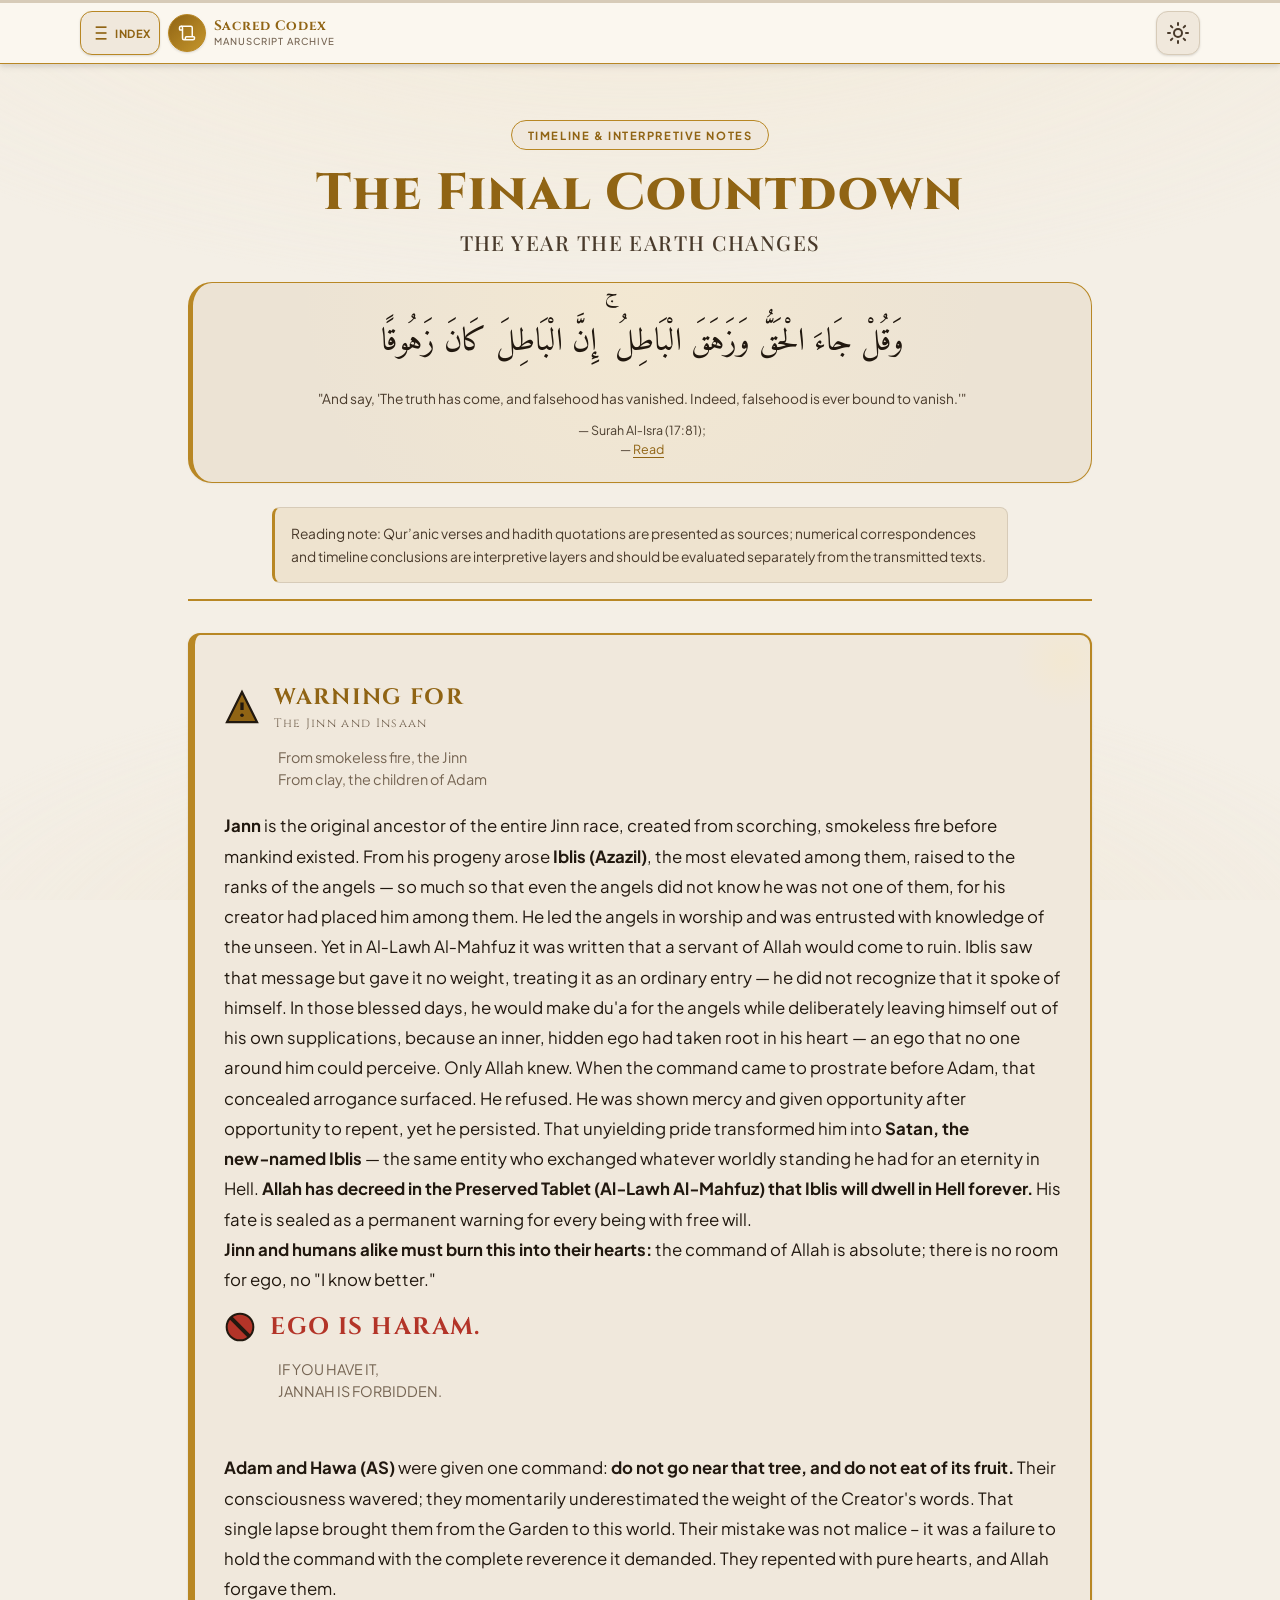
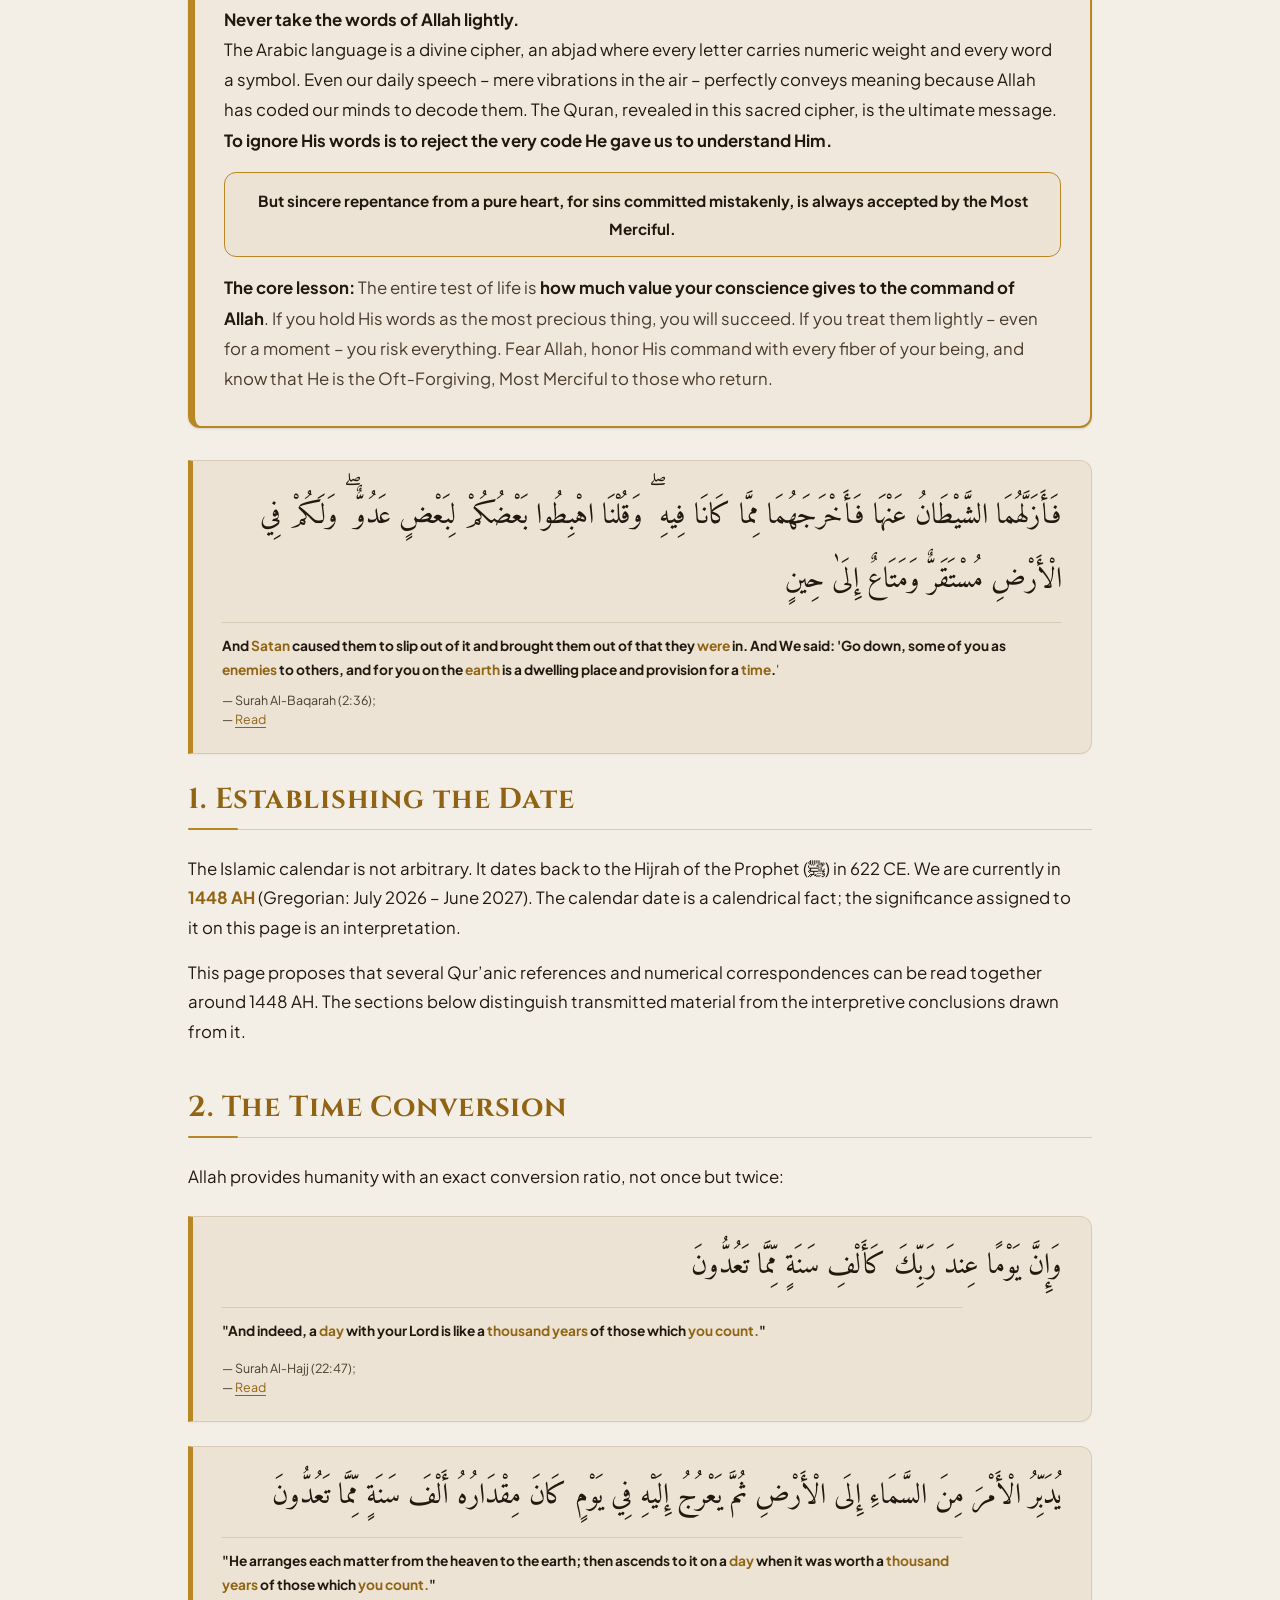
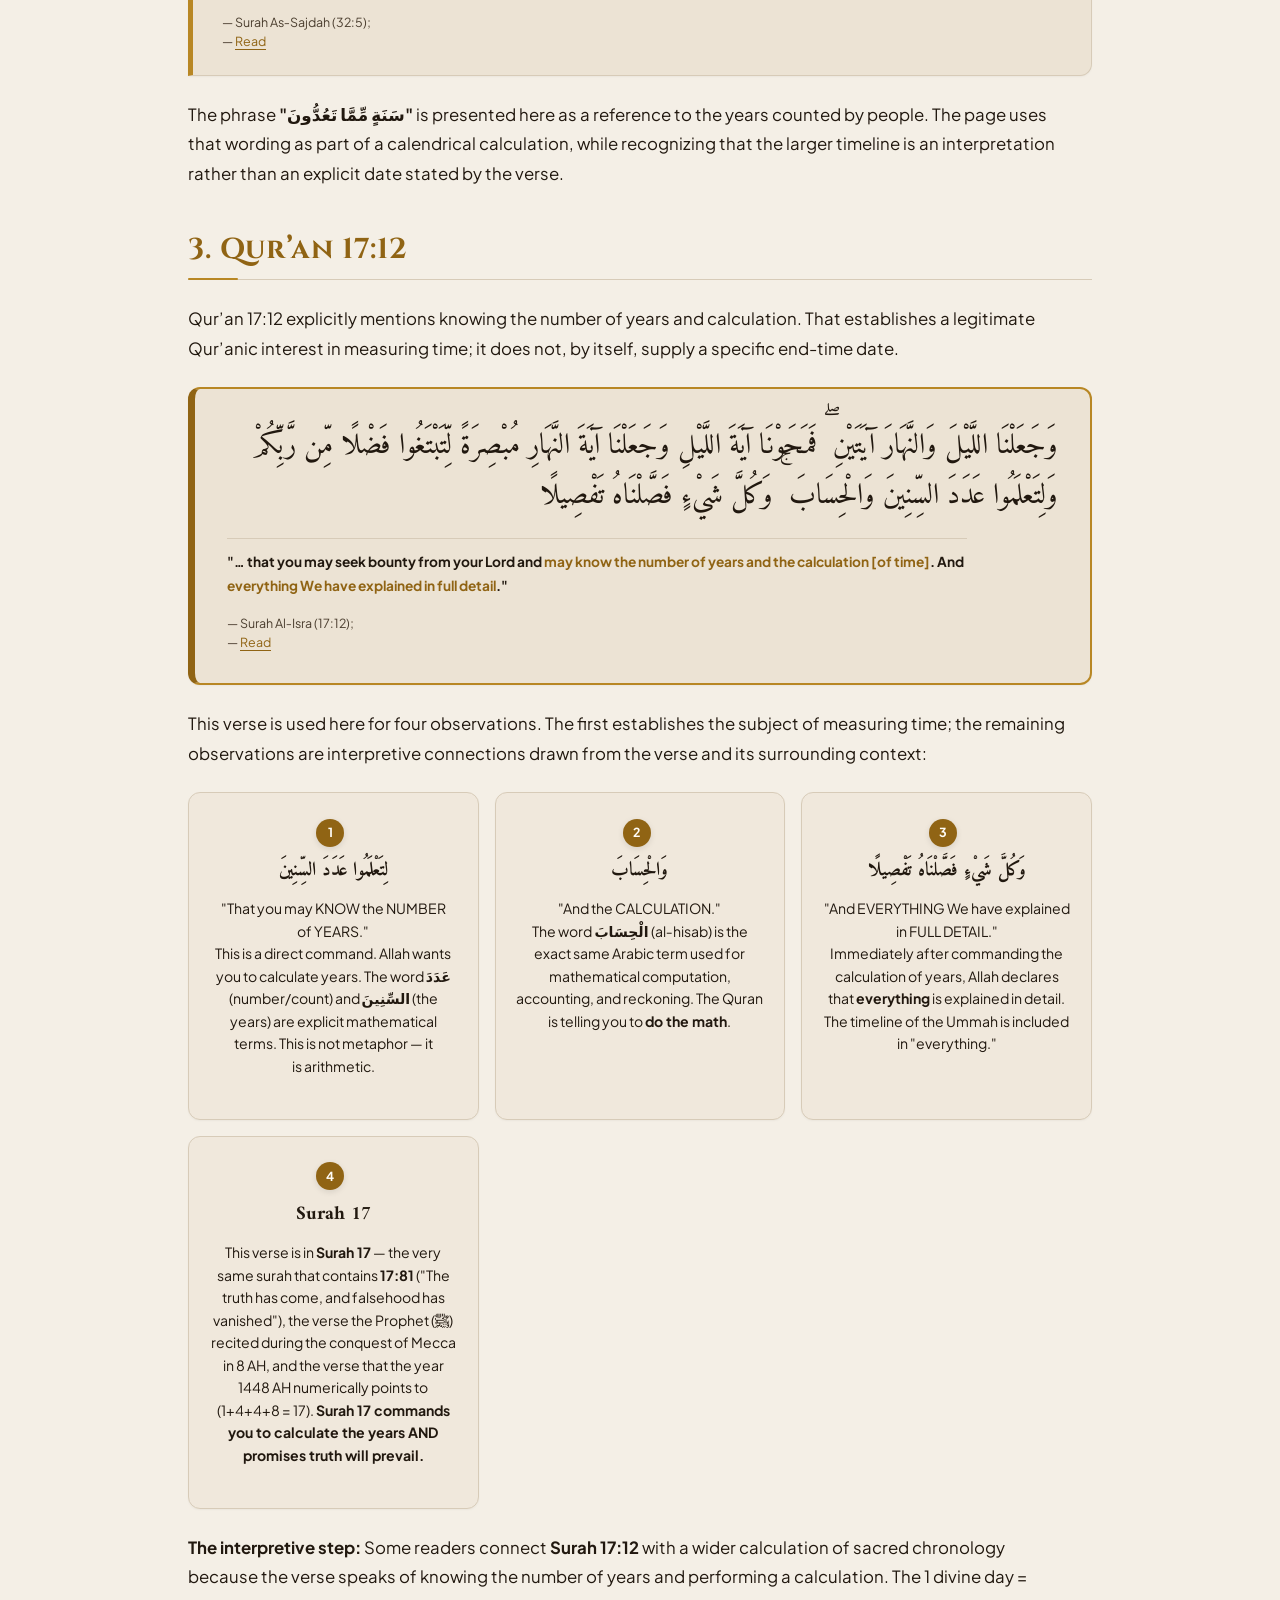
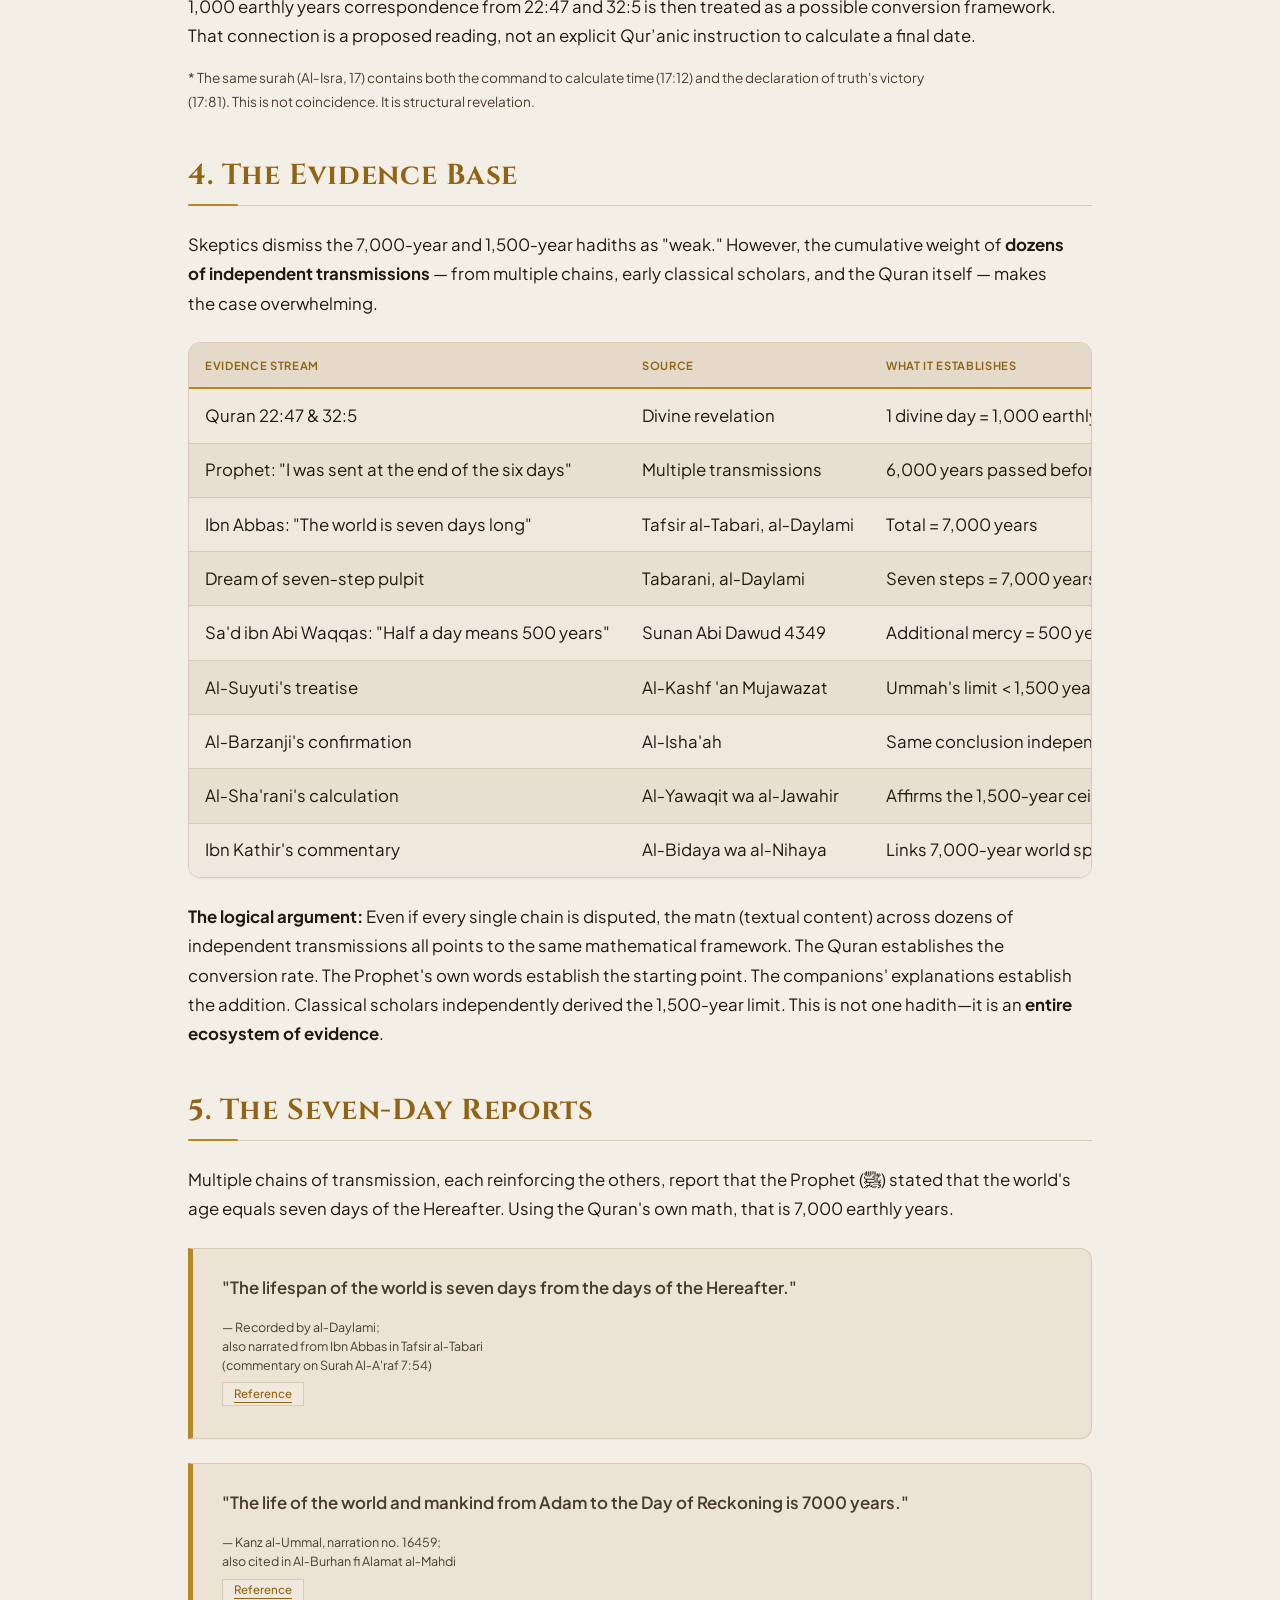
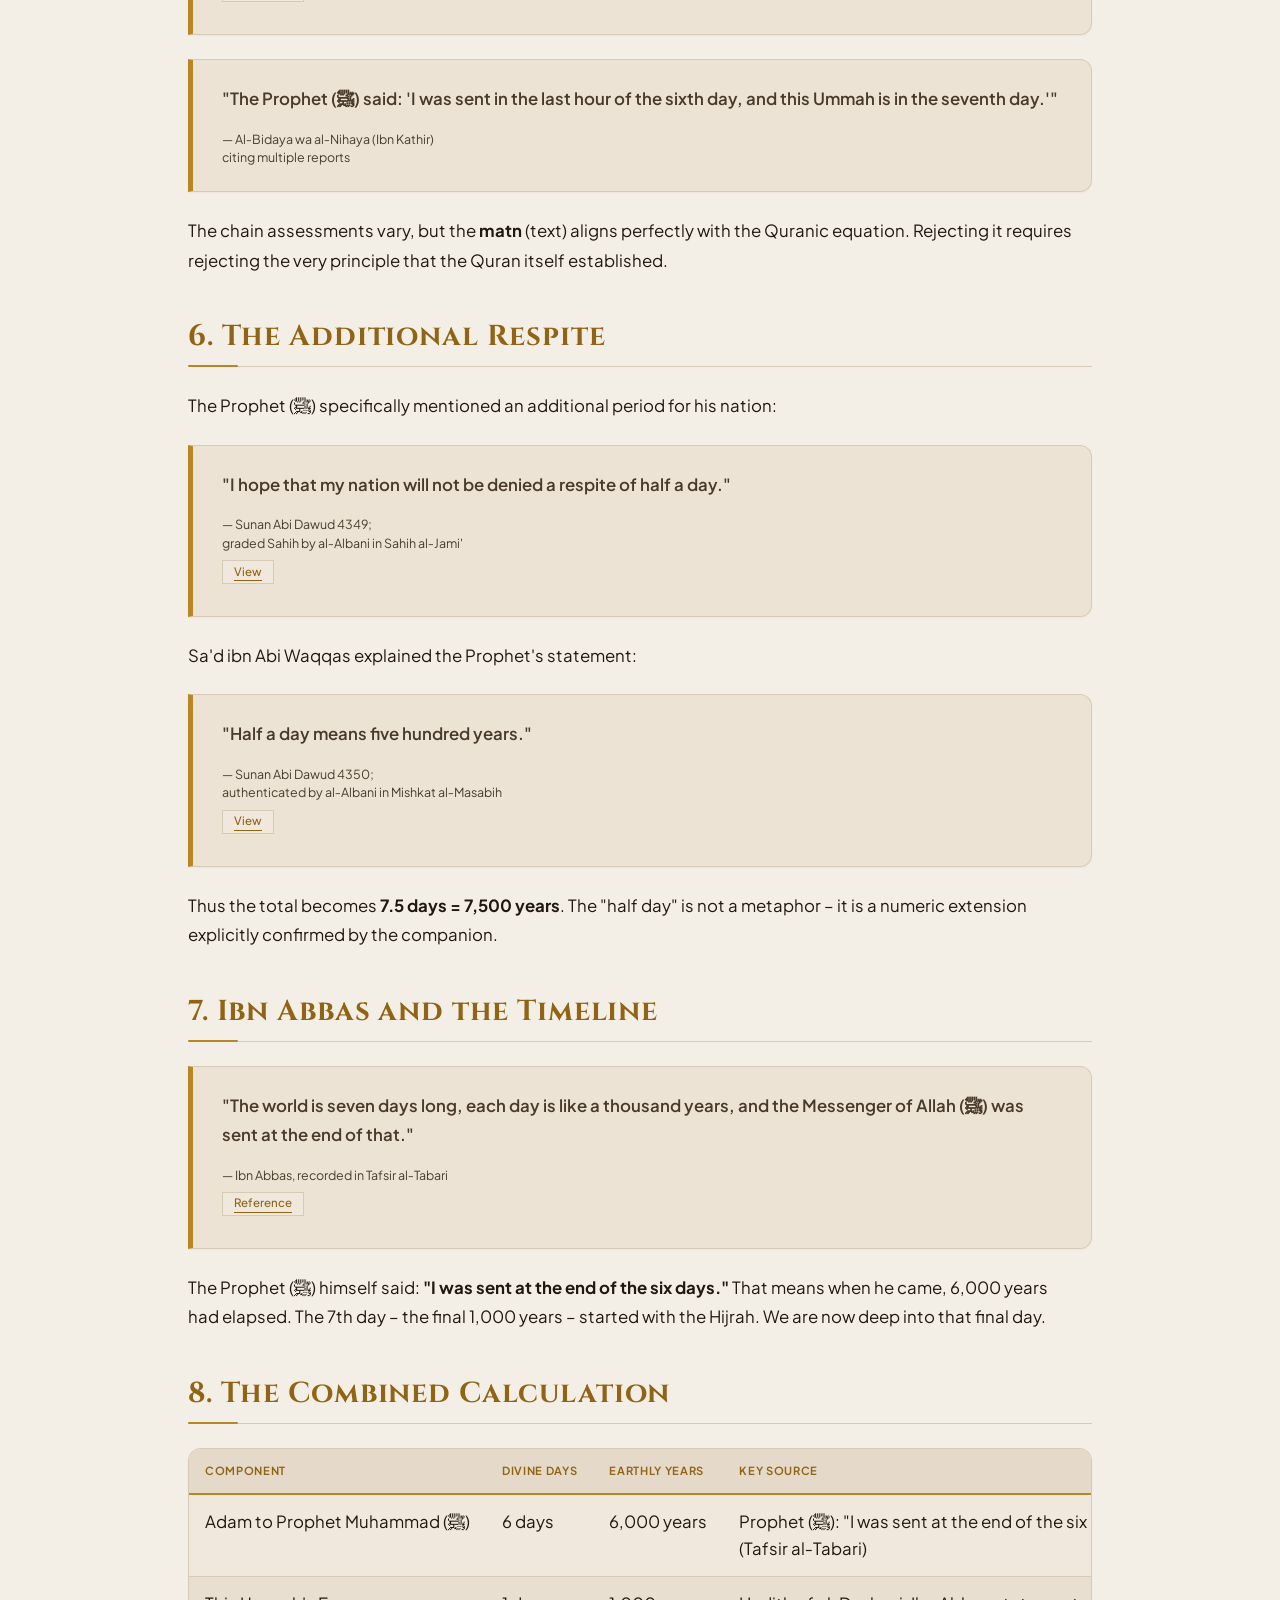
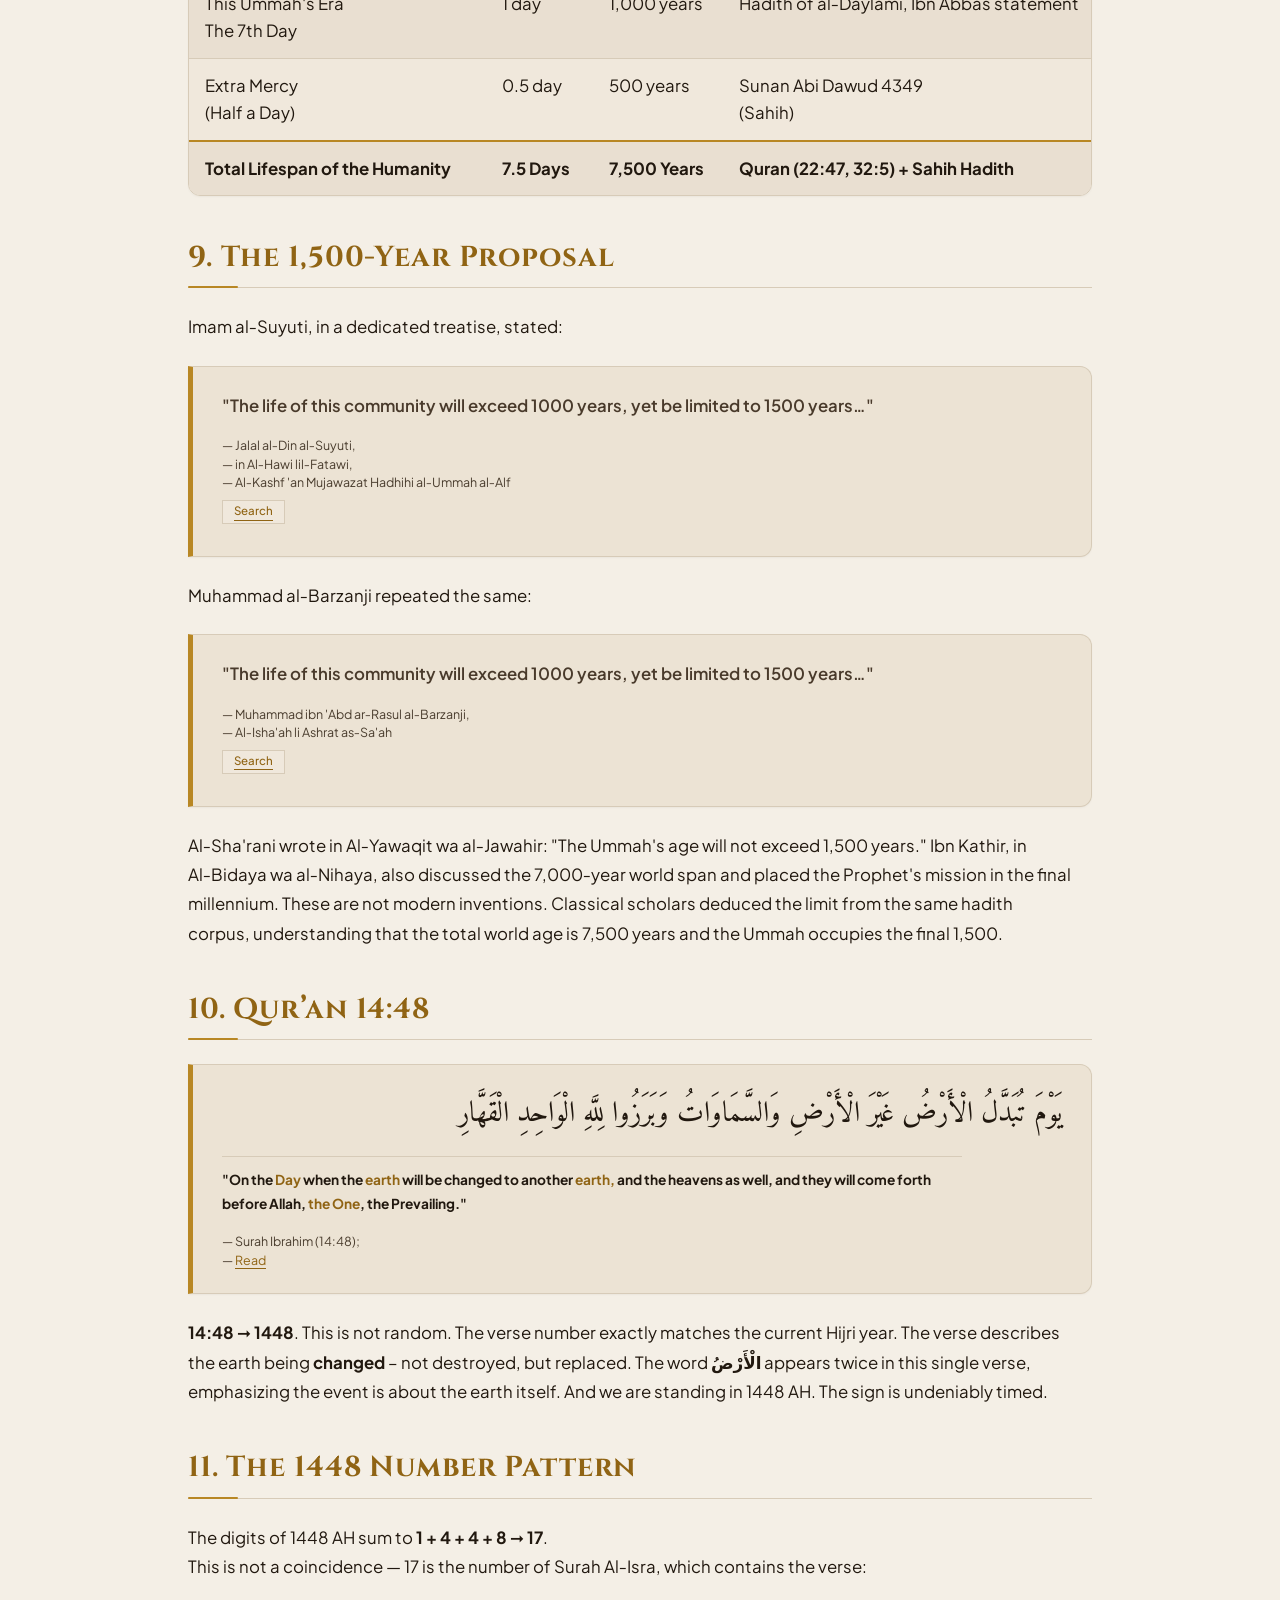
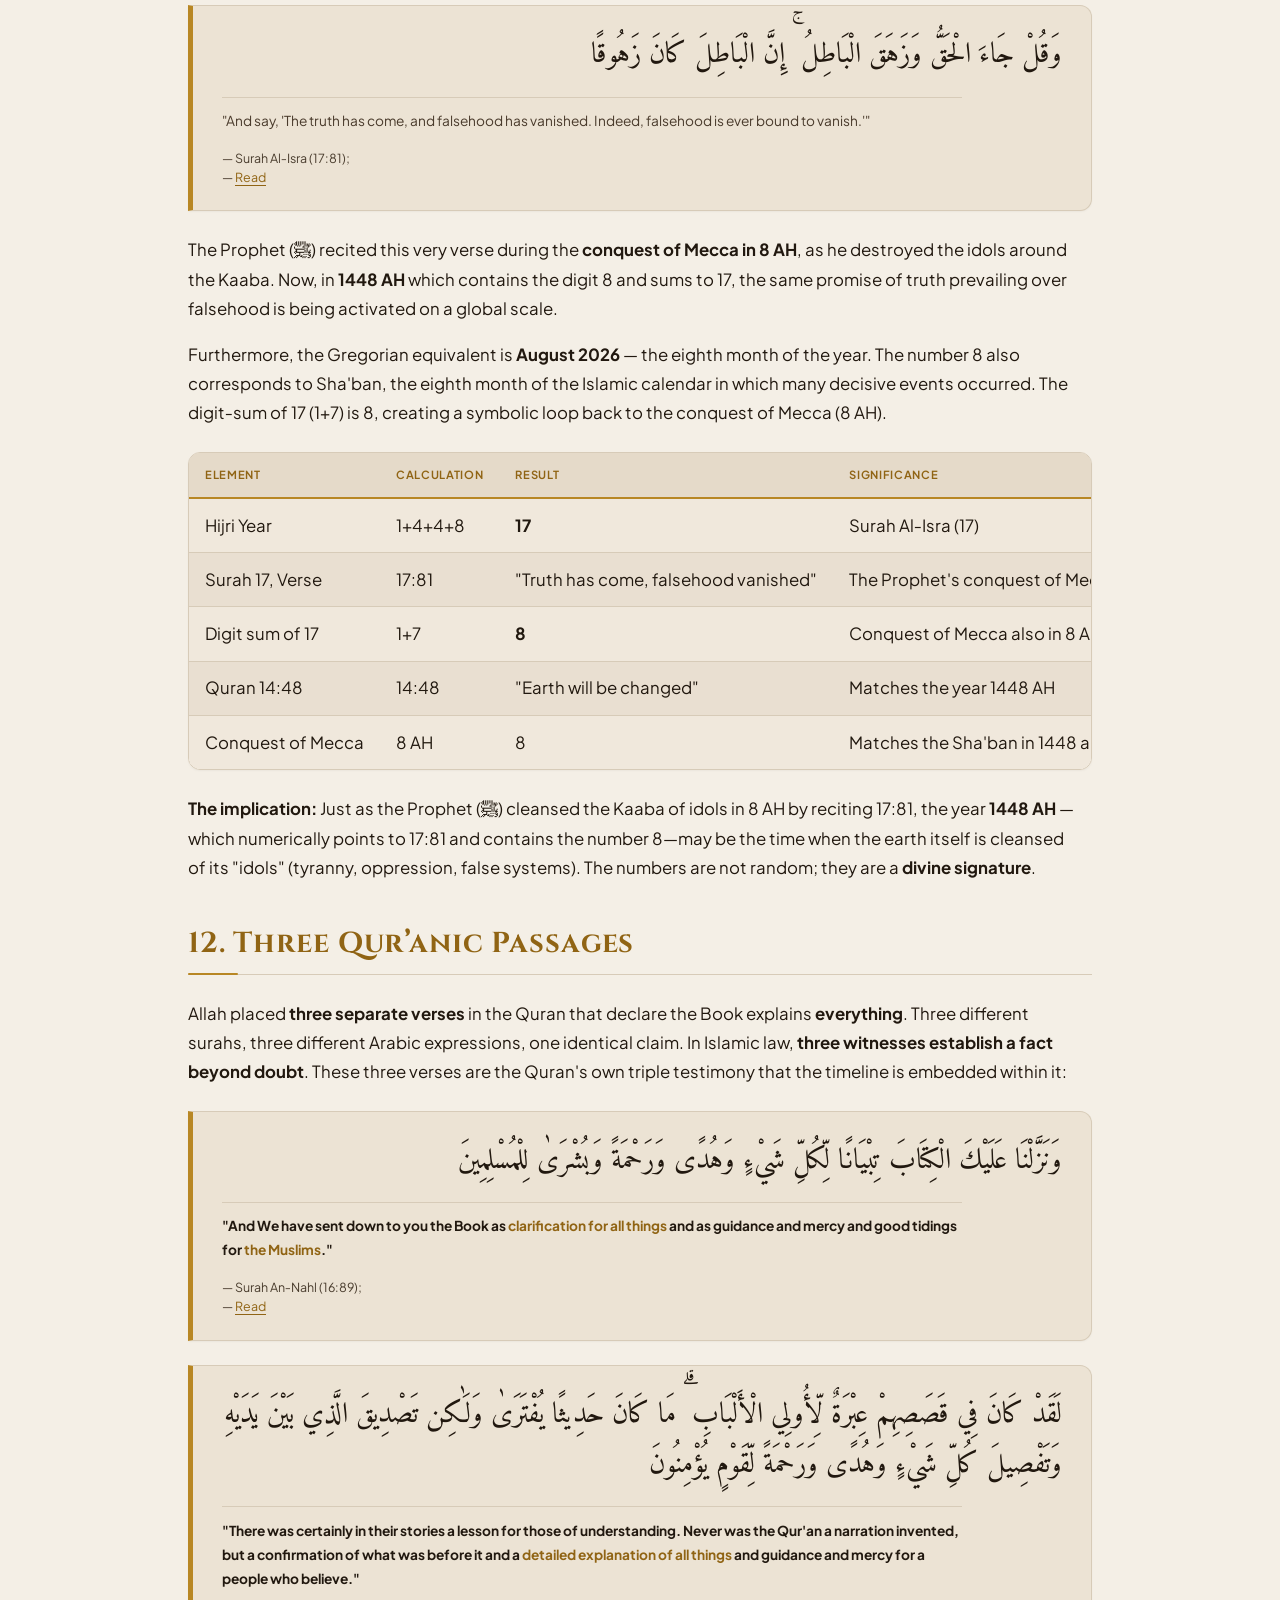
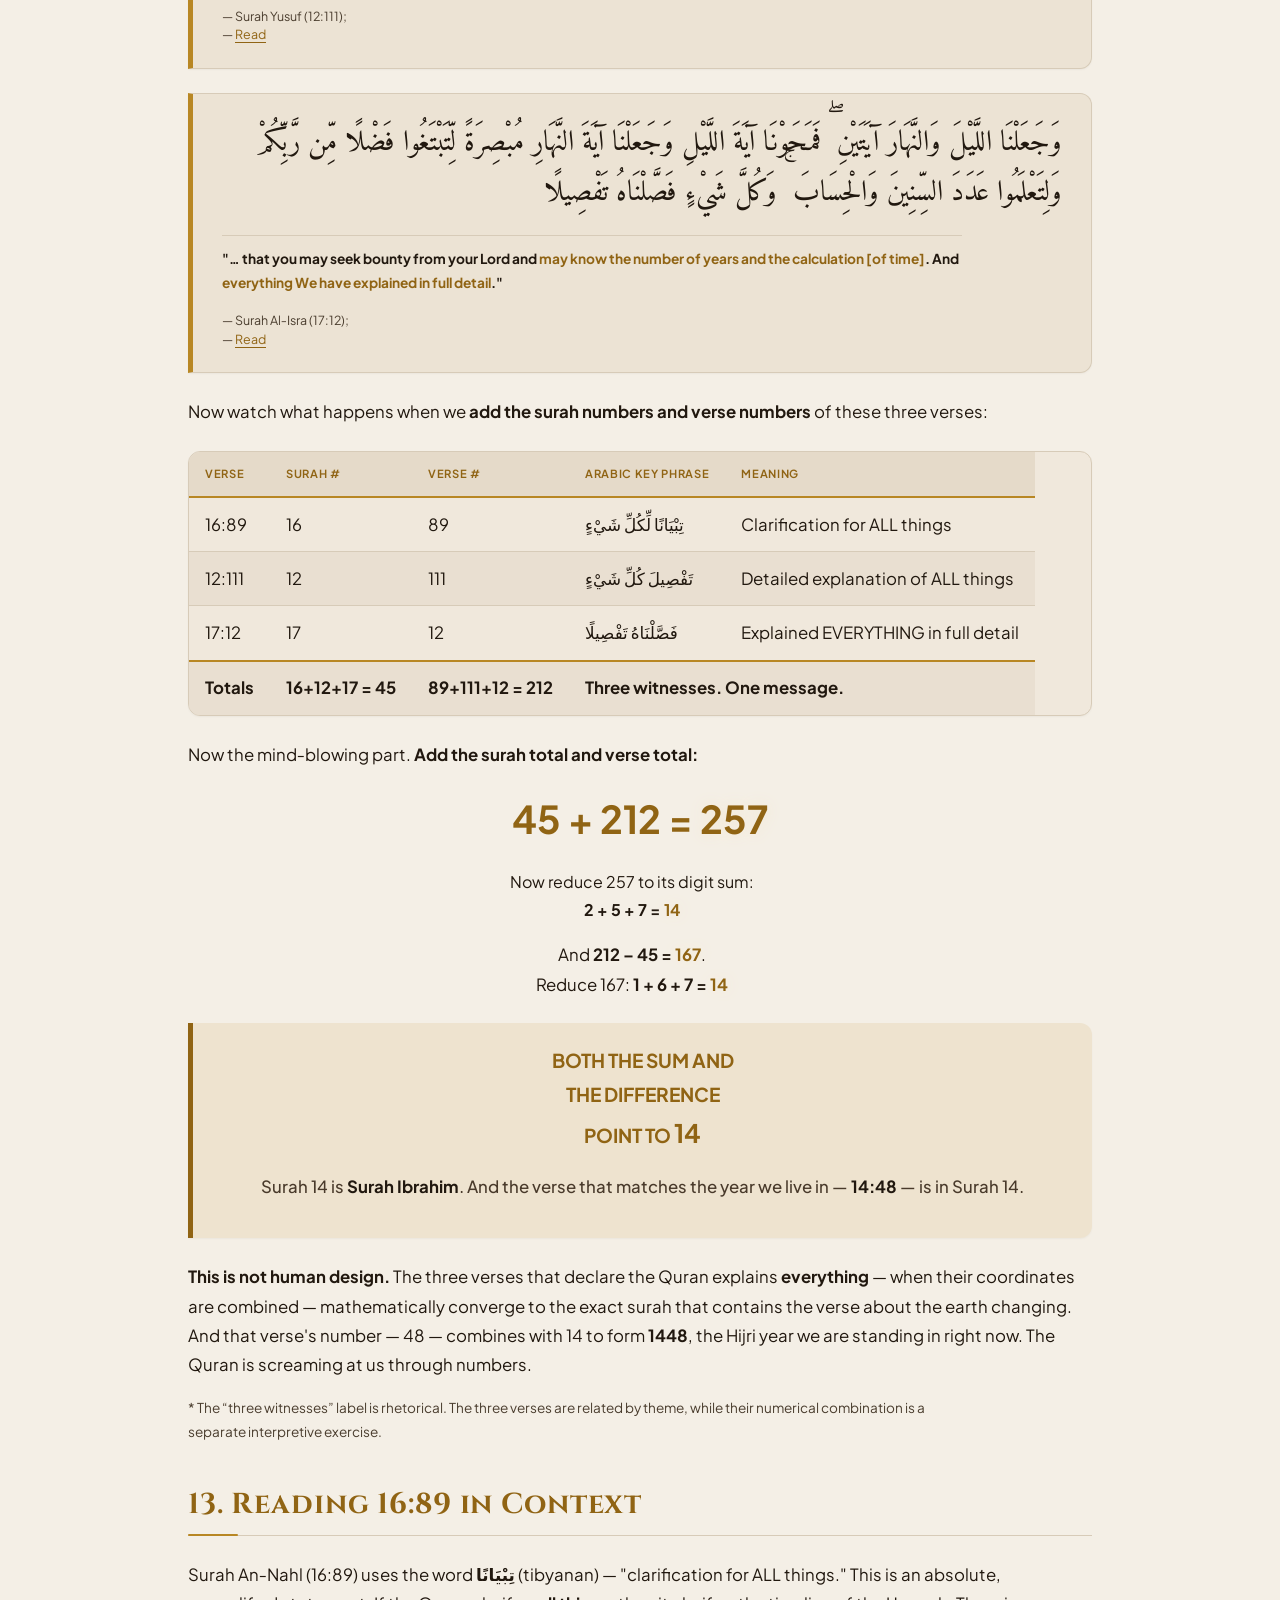
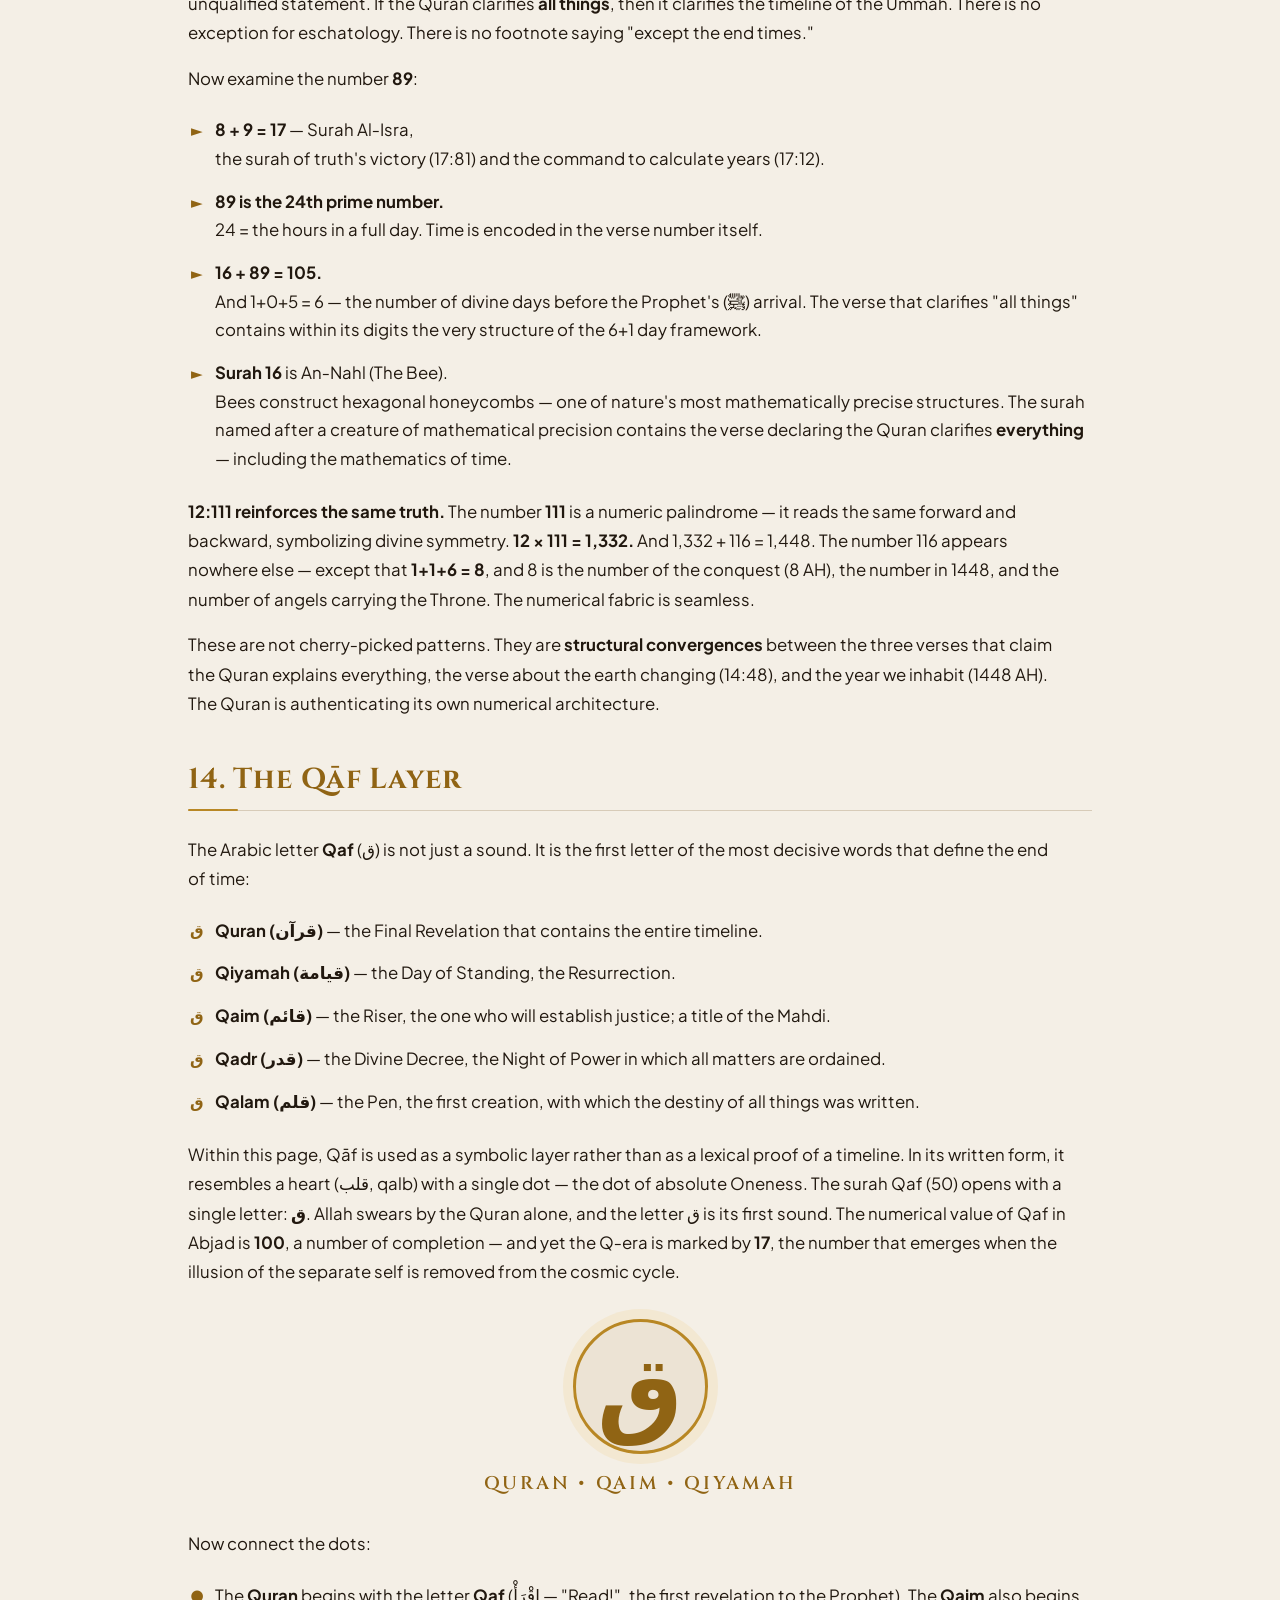
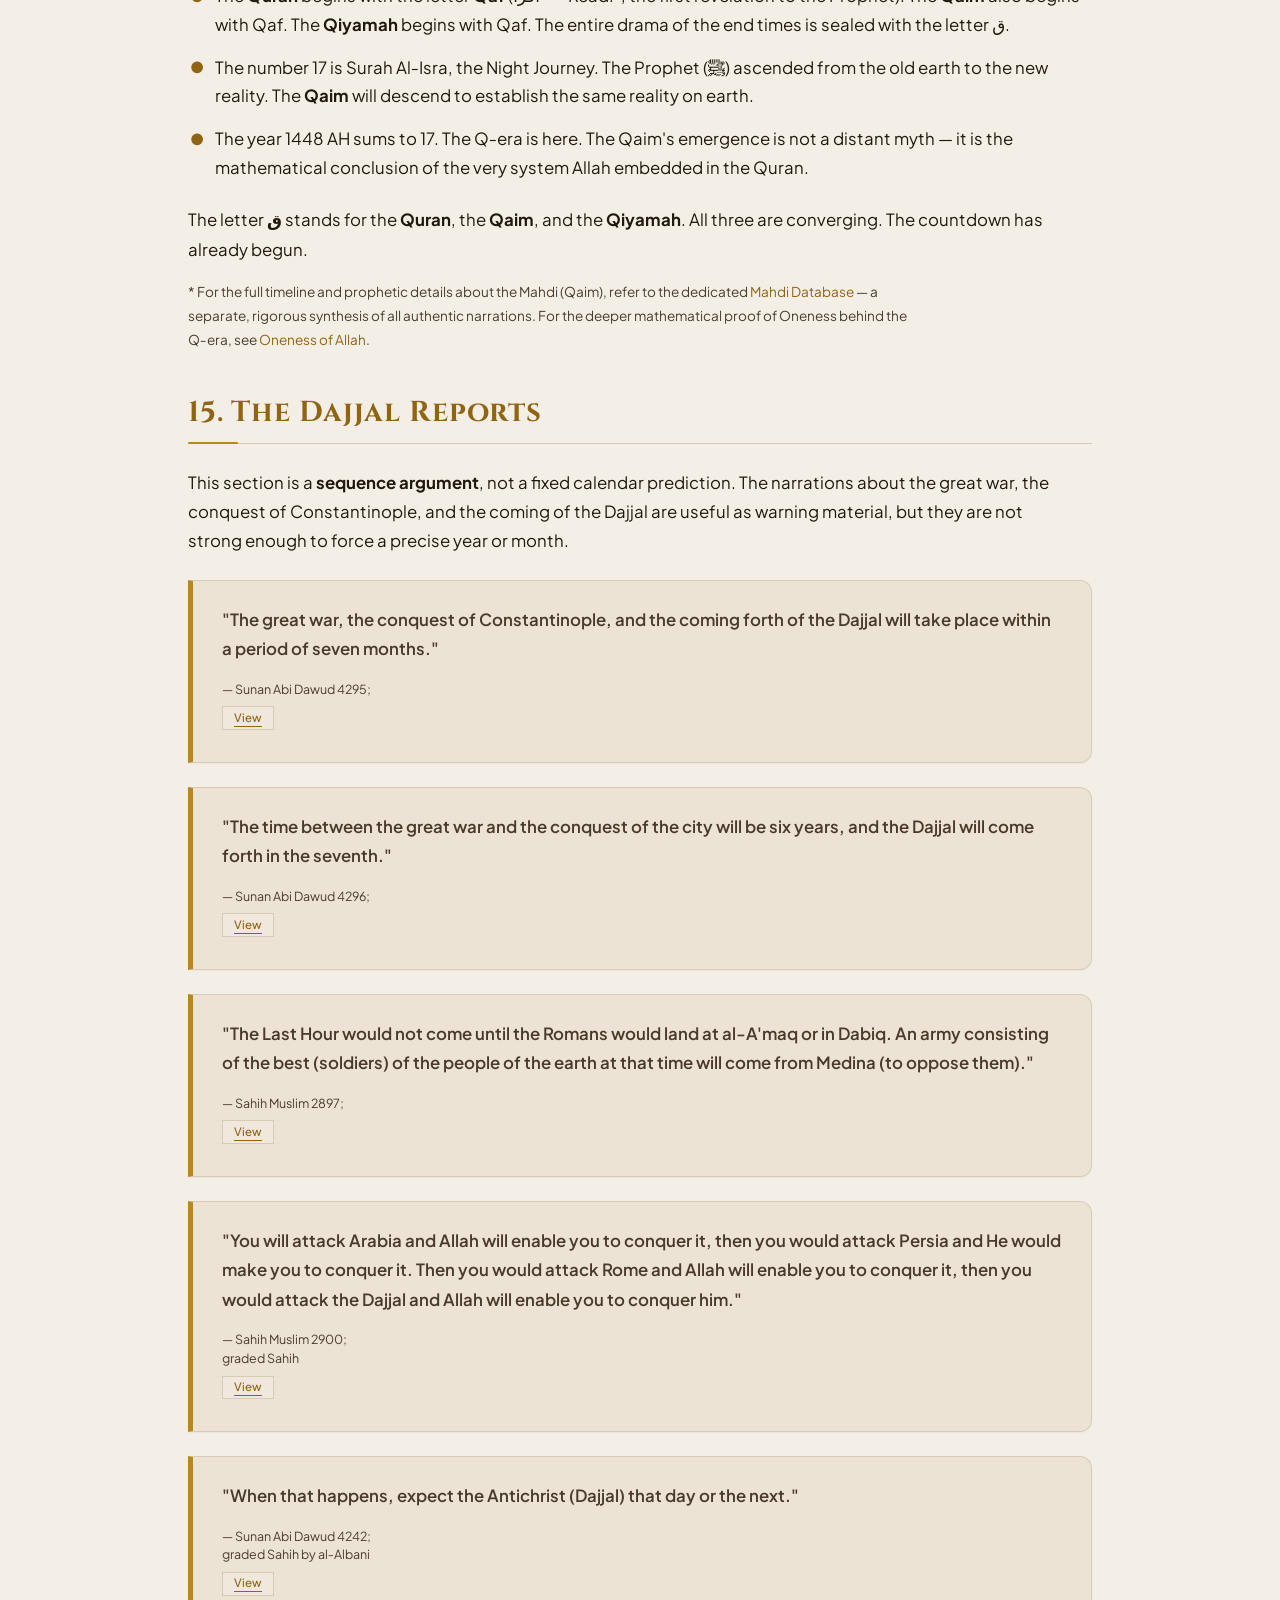
==== commit dfbcbfc9: "Add files via upload" ====
--- a/index.html
+++ b/index.html
@@ -1 +1 @@
-<!DOCTYPE html><html dir="ltr" lang="en"><head><meta charset="utf-8"><meta content="width=device-width, initial-scale=1" name="viewport"><meta content="light dark" name="color-scheme"><meta content="#faf6ee" name="theme-color"><meta content="telephone=no" name="format-detection"><meta content="A structured reading of Qur’anic verses, hadith reports, chronology, and numerical correspondences surrounding 1448 AH." name="description"><title>Sacred Codex — A Structured Reading of 1448 AH</title><link href="https://sacredcodex.example/index.html" rel="canonical"><meta content="article" property="og:type"><meta content="Sacred Codex" property="og:site_name"><meta content="en" property="og:locale"><meta content="Sacred Codex" property="og:title"><meta content="A structured reading of Qur’anic verses, hadith reports, chronology, and numerical correspondences surrounding 1448 AH." property="og:description"><meta content="https://sacredcodex.example/index.html" property="og:url"><meta content="summary_large_image" name="twitter:card"><meta content="Sacred Codex" name="twitter:title"><meta content="A structured reading of Qur’anic verses, hadith reports, chronology, and numerical correspondences surrounding 1448 AH." name="twitter:description"><link href="https://fonts.googleapis.com" rel="preconnect"><link crossorigin href="https://fonts.gstatic.com" rel="preconnect"><link href="https://fonts.googleapis.com/css2?family=Amiri:wght@400;700&family=Cinzel:wght@600;700;800&family=Playfair+Display:ital,wght@0,500;0,600;1,500&family=Plus+Jakarta+Sans:wght@400;500;600;700&display=swap" rel="stylesheet"><link href="style.css" rel="stylesheet"><link href="favicon.svg" rel="icon" type="image/svg+xml"><script>!function(){try{var t=localStorage.getItem('theme');t&&'light'!==t&&document.documentElement.setAttribute('data-theme',t)}catch(e){}}();</script><script type="application/ld+json">{"@context":"https://schema.org","@type":"Article","headline":"The Final Countdown","description":"A structured reading of Quranic verses, hadith reports, chronology, and numerical correspondences surrounding 1448 AH, with source and interpretation distinguished.","inLanguage":"en","isPartOf":{"@type":"WebSite","name":"Sacred Codex","url":"https://sacredcodex.example/"},"url":"https://sacredcodex.example/index.html","publisher":{"@type":"Organization","name":"Sacred Codex"}}</script></head><body><svg aria-hidden="true" style="position:absolute;width:0;height:0;overflow:hidden" xmlns="http://www.w3.org/2000/svg"><symbol id="icon-book" viewBox="0 0 24 24"><path d="M19 17V5a2 2 0 0 0-2-2H4"></path><path d="M8 21h12a2 2 0 0 0 2-2v-1a1 1 0 0 0-1-1H11a1 1 0 0 0-1 1v1a2 2 0 1 1-4 0V5a2 2 0 1 0-4 0v2a1 1 0 0 0 1 1h3"></path></symbol></svg><a class="skip-link" href="#main-content">Skip to main content</a><div class="page"><header class="site-header"><div aria-hidden="true" class="progress-bar"><div class="progress-bar__fill" id="progressBarInner"></div></div><div class="header__container"><div class="header__brand"><button aria-controls="sidebarNav" aria-expanded="false" aria-label="Toggle navigation" class="btn btn--sidebar-toggle" id="sidebarToggle" type="button"><svg aria-hidden="true" fill="none" height="20" stroke="currentColor" stroke-width="2" viewbox="0 0 24 24" width="20"><path d="M3 5h.01"></path><path d="M3 12h.01"></path><path d="M3 19h.01"></path><path d="M8 5h13"></path><path d="M8 12h13"></path><path d="M8 19h13"></path></svg><span class="btn__label">Index</span></button><button aria-label="Scroll to top" class="logo-link" id="brandScrollTop" type="button"><span class="logo-icon"><svg aria-hidden="true" fill="none" height="24" stroke="currentColor" stroke-width="2" viewbox="0 0 24 24" width="24"><use href="#icon-book"></use></svg></span><span class="logo-text"><span class="logo-text__title">Sacred Codex</span><span class="logo-text__sub">Manuscript Archive</span></span></button></div><div class="header__actions"><button aria-label="Switch theme" class="btn btn--icon" id="themeToggle" type="button"><svg aria-hidden="true" fill="none" height="24" id="themeIcon" stroke="currentColor" stroke-linecap="round" stroke-linejoin="round" stroke-width="2" viewbox="0 0 24 24" width="24"><circle cx="12" cy="12" r="4"></circle><path d="M12 2v2"></path><path d="M12 20v2"></path><path d="m4.93 4.93 1.41 1.41"></path><path d="m17.66 17.66 1.41 1.41"></path><path d="M2 12h2"></path><path d="M20 12h2"></path><path d="m6.34 17.66-1.41 1.41"></path><path d="m19.07 4.93-1.41 1.41"></path></svg></button></div></div></header><div aria-hidden="true" class="sidebar-overlay" id="sidebarOverlay"></div><nav aria-label="Main navigation" class="sidebar" id="sidebarNav" tabindex="-1"><h2 class="sr-only" id="sidebarTitle">Navigation</h2><a aria-current="page" href="index.html">The Final Countdown</a><a href="mahdi-database.html">Mahdi Database</a><a href="tawhid.html">Oneness of Allah</a><div aria-label="Theme selection" class="sidebar__themes" role="group"><button aria-pressed="true" class="sidebar__theme-btn active-theme" data-theme-value="light" type="button"><svg aria-hidden="true" fill="none" height="24" stroke="currentColor" stroke-width="2" viewbox="0 0 24 24" width="24"><circle cx="12" cy="12" r="4"></circle><path d="M12 2v2"></path><path d="M12 20v2"></path></svg>Parchment</button><button aria-pressed="false" class="sidebar__theme-btn" data-theme-value="dark" type="button"><svg aria-hidden="true" fill="none" height="24" stroke="currentColor" stroke-width="2" viewbox="0 0 24 24" width="24"><path d="M12 3a6 6 0 0 0 9 9 9 9 0 1 1-9-9Z"></path></svg>Dark</button><button aria-pressed="false" class="sidebar__theme-btn" data-theme-value="manuscript" type="button"><svg aria-hidden="true" fill="none" height="24" stroke="currentColor" stroke-width="2" viewbox="0 0 24 24" width="24"><use href="#icon-book"></use></svg>Manuscript</button></div></nav><main class="main-content" id="main-content"><article class="article"><header class="article__header"><span class="badge">Timeline & Interpretive Notes</span><h1>The Final Countdown</h1><p class="article__subtitle">The Year the Earth Changes</p><div class="verse-box verse-box--illuminated" data-verse="17:81"></div><p class="u-source">Reading note: Qur’anic verses and hadith quotations are presented as sources; numerical correspondences and timeline conclusions are interpretive layers and should be evaluated separately from the transmitted texts.</p></header><div class="warning-card"><div class="warning-card__step"><svg aria-hidden="true" class="warning-icon" viewbox="0 0 24 24"><path d="M12 2 L2 22 L22 22 Z" stroke-width="1.5"></path><line stroke-width="2.2" x1="12" x2="12" y1="9" y2="14"></line><circle cx="12" cy="17.5" r="1.2"></circle></svg><span class="step-kicker">WARNING FOR<br><small>The Jinn and Insaan</small></span></div><p class="intro-copy">From smokeless fire, the Jinn<br>From clay, the children of Adam</p><p><strong>Jann</strong> is the original ancestor of the entire Jinn race, created from scorching, smokeless fire before mankind existed. From his progeny arose <strong>Iblis (Azazil)</strong>, the most elevated among them, raised to the ranks of the angels — so much so that even the angels did not know he was not one of them, for his creator had placed him among them. He led the angels in worship and was entrusted with knowledge of the unseen. Yet in Al‑Lawh Al‑Mahfuz it was written that a servant of Allah would come to ruin. Iblis saw that message but gave it no weight, treating it as an ordinary entry — he did not recognize that it spoke of himself. In those blessed days, he would make du'a for the angels while deliberately leaving himself out of his own supplications, because an inner, hidden ego had taken root in his heart — an ego that no one around him could perceive. Only Allah knew. When the command came to prostrate before Adam, that concealed arrogance surfaced. He refused. He was shown mercy and given opportunity after opportunity to repent, yet he persisted. That unyielding pride transformed him into <strong>Satan, the new‑named Iblis</strong> — the same entity who exchanged whatever worldly standing he had for an eternity in Hell. <strong>Allah has decreed in the Preserved Tablet (Al‑Lawh Al‑Mahfuz) that Iblis will dwell in Hell forever.</strong> His fate is sealed as a permanent warning for every being with free will. <br><strong>Jinn and humans alike must burn this into their hearts:</strong> the command of Allah is absolute; there is no room for ego, no "I know better."</p><div class="warning-card__step"><svg aria-hidden="true" class="prohibition-icon" viewbox="0 0 24 24"><circle cx="12" cy="12" r="10" stroke-width="1.5"></circle><line stroke-width="3" x1="5" x2="19" y1="5" y2="19"></line></svg><span class="step-kicker ego">EGO IS HARAM.</span></div><p class="intro-copy u-plain">IF YOU HAVE IT,<br>JANNAH IS FORBIDDEN.</p><p><br><strong>Adam and Hawa (AS)</strong> were given one command: <strong>do not go near that tree, and do not eat of its fruit.</strong> Their consciousness wavered; they momentarily underestimated the weight of the Creator's words. That single lapse brought them from the Garden to this world. Their mistake was not malice – it was a failure to hold the command with the complete reverence it demanded. They repented with pure hearts, and Allah forgave them. <br><strong>Never take the words of Allah lightly.</strong></p><p>The Arabic language is a divine cipher, an abjad where every letter carries numeric weight and every word a symbol. Even our daily speech – mere vibrations in the air – perfectly conveys meaning because Allah has coded our minds to decode them. The Quran, revealed in this sacred cipher, is the ultimate message. <strong>To ignore His words is to reject the very code He gave us to understand Him.</strong></p><div class="final-note">But sincere repentance from a pure heart, for sins committed mistakenly, is always accepted by the Most Merciful.</div><div class="verse-box" data-verse="2:36"></div><p class="u-note"><strong>The core lesson:</strong> The entire test of life is <strong>how much value your conscience gives to the command of Allah</strong>. If you hold His words as the most precious thing, you will succeed. If you treat them lightly – even for a moment – you risk everything. Fear Allah, honor His command with every fiber of your being, and know that He is the Oft‑Forgiving, Most Merciful to those who return.</p></div><section class="section"><h2>1. Establishing the Date</h2><p>The Islamic calendar is not arbitrary. It dates back to the Hijrah of the Prophet (ﷺ) in 622 CE. We are currently in <strong class="highlight">1448 AH</strong> (Gregorian: July 2026 – June 2027). The calendar date is a calendrical fact; the significance assigned to it on this page is an interpretation.</p><p>This page proposes that several Qur’anic references and numerical correspondences can be read together around 1448 AH. The sections below distinguish transmitted material from the interpretive conclusions drawn from it.</p></section><section class="section"><h2>2. The Time Conversion</h2><p>Allah provides humanity with an exact conversion ratio, not once but twice:</p><blockquote class="verse-box" data-verse="22:47"></blockquote><blockquote class="verse-box" data-verse="32:5"></blockquote><p>The phrase <strong>"سَنَةٍ مِّمَّا تَعُدُّونَ"</strong> is presented here as a reference to the years counted by people. The page uses that wording as part of a calendrical calculation, while recognizing that the larger timeline is an interpretation rather than an explicit date stated by the verse.</p></section><section class="section"><h2>3. Qur’an 17:12</h2><p>Qur’an 17:12 explicitly mentions knowing the number of years and calculation. That establishes a legitimate Qur’anic interest in measuring time; it does not, by itself, supply a specific end-time date.</p><div class="verse-box verse-box--command" data-verse="17:12"></div><p>This verse is used here for four observations. The first establishes the subject of measuring time; the remaining observations are interpretive connections drawn from the verse and its surrounding context:</p><div class="truth-grid"><div class="truth-card"><span class="step-num">1</span><p class="truth-card__arabic" dir="rtl" lang="ar">لِتَعْلَمُوا عَدَدَ السِّنِينَ</p><p class="truth-card__desc">"That you may KNOW the NUMBER of YEARS." <br>This is a direct command. Allah wants you to calculate years. The word <strong>عَدَدَ</strong> (number/count) and <strong>السِّنِينَ</strong> (the years) are explicit mathematical terms. This is not metaphor — it is arithmetic.</p></div><div class="truth-card"><span class="step-num">2</span><p class="truth-card__arabic" dir="rtl" lang="ar">وَالْحِسَابَ</p><p class="truth-card__desc">"And the CALCULATION." <br>The word <strong>الْحِسَابَ</strong> (al‑hisab) is the exact same Arabic term used for mathematical computation, accounting, and reckoning. The Quran is telling you to <strong>do the math</strong>.</p></div><div class="truth-card"><span class="step-num">3</span><p class="truth-card__arabic" dir="rtl" lang="ar">وَكُلَّ شَيْءٍ فَصَّلْنَاهُ تَفْصِيلًا</p><p class="truth-card__desc">"And EVERYTHING We have explained in FULL DETAIL." <br>Immediately after commanding the calculation of years, Allah declares that <strong>everything</strong> is explained in detail. The timeline of the Ummah is included in "everything."</p></div><div class="truth-card"><span class="step-num">4</span><p class="truth-card__arabic" dir="rtl" lang="ar">Surah 17</p><p class="truth-card__desc">This verse is in <strong>Surah 17</strong> — the very same surah that contains <strong>17:81</strong> ("The truth has come, and falsehood has vanished"), the verse the Prophet (ﷺ) recited during the conquest of Mecca in 8 AH, and the verse that the year 1448 AH numerically points to (1+4+4+8 = 17). <strong>Surah 17 commands you to calculate the years AND promises truth will prevail.</strong></p></div></div><p><strong>The interpretive step:</strong> Some readers connect <strong>Surah 17:12</strong> with a wider calculation of sacred chronology because the verse speaks of knowing the number of years and performing a calculation. The 1 divine day = 1,000 earthly years correspondence from 22:47 and 32:5 is then treated as a possible conversion framework. That connection is a proposed reading, not an explicit Qur’anic instruction to calculate a final date.</p><p class="u-source">* The same surah (Al‑Isra, 17) contains both the command to calculate time (17:12) and the declaration of truth's victory (17:81). This is not coincidence. It is structural revelation.</p></section><section class="section"><h2>4. The Evidence Base</h2><p>Skeptics dismiss the 7,000‑year and 1,500‑year hadiths as "weak." However, the cumulative weight of <strong>dozens of independent transmissions</strong> — from multiple chains, early classical scholars, and the Quran itself — makes the case overwhelming.</p><div class="table-wrapper"><table><caption>4. The Cumulative Core Weak chains don't matter</caption><thead><tr><th scope="col">Evidence Stream</th><th scope="col">Source</th><th scope="col">What It Establishes</th></tr></thead><tbody><tr><td>Quran 22:47 & 32:5</td><td>Divine revelation</td><td>1 divine day = 1,000 earthly years</td></tr><tr><td>Prophet: "I was sent at the end of the six days"</td><td>Multiple transmissions</td><td>6,000 years passed before his arrival</td></tr><tr><td>Ibn Abbas: "The world is seven days long"</td><td>Tafsir al‑Tabari, al‑Daylami</td><td>Total = 7,000 years</td></tr><tr><td>Dream of seven‑step pulpit</td><td>Tabarani, al‑Daylami</td><td>Seven steps = 7,000 years</td></tr><tr><td>Sa'd ibn Abi Waqqas: "Half a day means 500 years"</td><td>Sunan Abi Dawud 4349</td><td>Additional mercy = 500 years</td></tr><tr><td>Al‑Suyuti's treatise</td><td>Al‑Kashf 'an Mujawazat</td><td>Ummah's limit &lt; 1,500 years</td></tr><tr><td>Al‑Barzanji's confirmation</td><td>Al‑Isha'ah</td><td>Same conclusion independently</td></tr><tr><td>Al‑Sha'rani's calculation</td><td>Al‑Yawaqit wa al‑Jawahir</td><td>Affirms the 1,500‑year ceiling</td></tr><tr><td>Ibn Kathir's commentary</td><td>Al‑Bidaya wa al‑Nihaya</td><td>Links 7,000‑year world span to prophetic traditions</td></tr></tbody></table></div><p><strong>The logical argument:</strong> Even if every single chain is disputed, the matn (textual content) across dozens of independent transmissions all points to the same mathematical framework. The Quran establishes the conversion rate. The Prophet's own words establish the starting point. The companions' explanations establish the addition. Classical scholars independently derived the 1,500‑year limit. This is not one hadith—it is an <strong>entire ecosystem of evidence</strong>.</p></section><section class="section"><h2>5. The Seven-Day Reports</h2><p>Multiple chains of transmission, each reinforcing the others, report that the Prophet (ﷺ) stated that the world's age equals seven days of the Hereafter. Using the Quran's own math, that is 7,000 earthly years.</p><blockquote class="verse-box"><p class="u-lead">"The lifespan of the world is seven days from the days of the Hereafter."</p><cite class="verse-box__source">— Recorded by al‑Daylami; <br>also narrated from Ibn Abbas in Tafsir al‑Tabari <br>(commentary on Surah Al‑A'raf 7:54) <br><span class="hadith-inline"><a href="https://sunnah.com/tabari" rel="noopener" target="_blank">Reference</a></span></cite></blockquote><blockquote class="verse-box"><p class="u-lead">"The life of the world and mankind from Adam to the Day of Reckoning is 7000 years."</p><cite class="verse-box__source">— Kanz al‑Ummal, narration no. 16459; <br>also cited in Al‑Burhan fi Alamat al‑Mahdi <br><span class="hadith-inline"><a href="https://sunnah.com/kanz" rel="noopener" target="_blank">Reference</a></span></cite></blockquote><blockquote class="verse-box"><p class="u-lead">"The Prophet (ﷺ) said: 'I was sent in the last hour of the sixth day, and this Ummah is in the seventh day.'"</p><cite class="verse-box__source">— Al‑Bidaya wa al‑Nihaya (Ibn Kathir) <br>citing multiple reports</cite></blockquote><p>The chain assessments vary, but the <strong>matn</strong> (text) aligns perfectly with the Quranic equation. Rejecting it requires rejecting the very principle that the Quran itself established.</p></section><section class="section"><h2>6. The Additional Respite</h2><p>The Prophet (ﷺ) specifically mentioned an additional period for his nation:</p><blockquote class="verse-box verse-box--gold"><p class="u-lead">"I hope that my nation will not be denied a respite of half a day."</p><cite class="verse-box__source">— Sunan Abi Dawud 4349; <br>graded Sahih by al‑Albani in Sahih al‑Jami' <br><span class="hadith-inline"><a href="https://sunnah.com/abudawud:4349" rel="noopener" target="_blank">View</a></span></cite></blockquote><p>Sa'd ibn Abi Waqqas explained the Prophet's statement:</p><blockquote class="verse-box verse-box--gold"><p class="u-lead">"Half a day means five hundred years."</p><cite class="verse-box__source">— Sunan Abi Dawud 4350; <br>authenticated by al‑Albani in Mishkat al‑Masabih <br><span class="hadith-inline"><a href="https://sunnah.com/abudawud:4350" rel="noopener" target="_blank">View</a></span></cite></blockquote><p>Thus the total becomes <strong>7.5 days = 7,500 years</strong>. The "half day" is not a metaphor – it is a numeric extension explicitly confirmed by the companion.</p></section><section class="section"><h2>7. Ibn Abbas and the Timeline</h2><blockquote class="verse-box"><p class="u-lead">"The world is seven days long, each day is like a thousand years, and the Messenger of Allah (ﷺ) was sent at the end of that."</p><cite class="verse-box__source">— Ibn Abbas, recorded in Tafsir al‑Tabari <br><span class="hadith-inline"><a href="https://sunnah.com/tabari" rel="noopener" target="_blank">Reference</a></span></cite></blockquote><p>The Prophet (ﷺ) himself said: <strong>"I was sent at the end of the six days."</strong> That means when he came, 6,000 years had elapsed. The 7th day – the final 1,000 years – started with the Hijrah. We are now deep into that final day.</p></section><section class="section"><h2>8. The Combined Calculation</h2><div class="table-wrapper"><table><caption>8. The Complete Math 7.5 Days = 7,500 Years</caption><thead><tr><th scope="col">Component</th><th scope="col">Divine Days</th><th scope="col">Earthly Years</th><th scope="col">Key Source</th></tr></thead><tbody><tr><td>Adam to Prophet Muhammad (ﷺ)</td><td>6 days</td><td>6,000 years</td><td>Prophet (ﷺ): "I was sent at the end of the six days." <br>(Tafsir al‑Tabari)</td></tr><tr><td>This Ummah's Era <br>The 7th Day</td><td>1 day</td><td>1,000 years</td><td>Hadith of al‑Daylami, Ibn Abbas statement</td></tr><tr><td>Extra Mercy <br>(Half a Day)</td><td>0.5 day</td><td>500 years</td><td>Sunan Abi Dawud 4349 <br>(Sahih)</td></tr><tr class="highlight-row"><td><strong>Total Lifespan of the Humanity</strong></td><td><strong>7.5 Days</strong></td><td><strong>7,500 Years</strong></td><td><strong>Quran (22:47, 32:5) + Sahih Hadith</strong></td></tr></tbody></table></div></section><section class="section"><h2>9. The 1,500-Year Proposal</h2><p>Imam al‑Suyuti, in a dedicated treatise, stated:</p><blockquote class="verse-box"><p class="u-lead">"The life of this community will exceed 1000 years, yet be limited to 1500 years…"</p><cite class="verse-box__source">— Jalal al‑Din al‑Suyuti, <br>— in Al‑Hawi lil‑Fatawi, <br>— Al‑Kashf 'an Mujawazat Hadhihi al‑Ummah al‑Alf <br><span class="hadith-inline"><a href="https://www.google.com/search?q=Al-Suyuti+Al-Kashf+an+Mujawazat" rel="noopener" target="_blank">Search</a></span></cite></blockquote><p>Muhammad al‑Barzanji repeated the same:</p><blockquote class="verse-box"><p class="u-lead">"The life of this community will exceed 1000 years, yet be limited to 1500 years…"</p><cite class="verse-box__source">— Muhammad ibn 'Abd ar‑Rasul al‑Barzanji, <br>— Al‑Isha'ah li Ashrat as‑Sa'ah <br><span class="hadith-inline"><a href="https://www.google.com/search?q=Al-Isha'ah+li+Ashrat+as-Sa'ah" rel="noopener" target="_blank">Search</a></span></cite></blockquote><p>Al‑Sha'rani wrote in Al‑Yawaqit wa al‑Jawahir: "The Ummah's age will not exceed 1,500 years." Ibn Kathir, in Al‑Bidaya wa al‑Nihaya, also discussed the 7,000‑year world span and placed the Prophet's mission in the final millennium. These are not modern inventions. Classical scholars deduced the limit from the same hadith corpus, understanding that the total world age is 7,500 years and the Ummah occupies the final 1,500.</p></section><section class="section"><h2>10. Qur’an 14:48</h2><blockquote class="verse-box" data-verse="14:48"></blockquote><p><strong>14:48 ➞ 1448</strong>. This is not random. The verse number exactly matches the current Hijri year. The verse describes the earth being <strong>changed</strong> – not destroyed, but replaced. The word <strong>الْأَرْضُ</strong> appears twice in this single verse, emphasizing the event is about the earth itself. And we are standing in 1448 AH. The sign is undeniably timed.</p></section><section class="section"><h2>11. The 1448 Number Pattern</h2><p>The digits of 1448 AH sum to  <strong>1 + 4 + 4 + 8  ➞  17</strong>. <br>This is not a coincidence — 17 is the number of Surah Al‑Isra, which contains the verse:</p><blockquote class="verse-box" data-verse="17:81"></blockquote><p>The Prophet (ﷺ) recited this very verse during the <strong>conquest of Mecca in 8 AH</strong>, as he destroyed the idols around the Kaaba. Now, in <strong>1448 AH</strong> which contains the digit 8 and sums to 17, the same promise of truth prevailing over falsehood is being activated on a global scale.</p><p>Furthermore, the Gregorian equivalent is <strong>August 2026</strong> — the eighth month of the year. The number 8 also corresponds to Sha'ban, the eighth month of the Islamic calendar in which many decisive events occurred. The digit‑sum of 17 (1+7) is 8, creating a symbolic loop back to the conquest of Mecca (8 AH).</p><div class="table-wrapper"><table><caption>11. The Divine Cipher of 1448 Numerical Confirmation</caption><thead><tr><th scope="col">Element</th><th scope="col">Calculation</th><th scope="col">Result</th><th scope="col">Significance</th></tr></thead><tbody><tr><td>Hijri Year</td><td>1+4+4+8</td><td><strong>17</strong></td><td>Surah Al‑Isra (17)</td></tr><tr><td>Surah 17, Verse</td><td>17:81</td><td>"Truth has come, falsehood vanished"</td><td>The Prophet's conquest of Mecca</td></tr><tr><td>Digit sum of 17</td><td>1+7</td><td><strong>8</strong></td><td>Conquest of Mecca also in 8 AH</td></tr><tr><td>Quran 14:48</td><td>14:48</td><td>"Earth will be changed"</td><td>Matches the year 1448 AH</td></tr><tr><td>Conquest of Mecca</td><td>8 AH</td><td>8</td><td>Matches the Sha'ban in 1448 and August in 2026</td></tr></tbody></table></div><p><strong>The implication:</strong> Just as the Prophet (ﷺ) cleansed the Kaaba of idols in 8 AH by reciting 17:81, the year <strong>1448 AH</strong> —which numerically points to 17:81 and contains the number 8—may be the time when the earth itself is cleansed of its "idols" (tyranny, oppression, false systems). The numbers are not random; they are a <strong>divine signature</strong>.</p></section><section class="section"><h2>12. Three Qur’anic Passages</h2><p>Allah placed <strong>three separate verses</strong> in the Quran that declare the Book explains <strong>everything</strong>. Three different surahs, three different Arabic expressions, one identical claim. In Islamic law, <strong>three witnesses establish a fact beyond doubt</strong>. These three verses are the Quran's own triple testimony that the timeline is embedded within it:</p><blockquote class="verse-box verse-box--gold" data-verse="16:89"></blockquote><blockquote class="verse-box verse-box--gold" data-verse="12:111"></blockquote><blockquote class="verse-box verse-box--gold" data-verse="17:12"></blockquote><p>Now watch what happens when we <strong>add the surah numbers and verse numbers</strong> of these three verses:</p><div class="table-wrapper"><table><caption>12. The Three Witnesses 16:89, 12:111 & 17:12 Converge to 14:48</caption><thead><tr><th scope="col">Verse</th><th scope="col">Surah #</th><th scope="col">Verse #</th><th scope="col">Arabic Key Phrase</th><th scope="col">Meaning</th></tr></thead><tbody><tr><td>16:89</td><td>16</td><td>89</td><td>تِبْيَانًا لِّكُلِّ شَيْءٍ</td><td>Clarification for ALL things</td></tr><tr><td>12:111</td><td>12</td><td>111</td><td>تَفْصِيلَ كُلِّ شَيْءٍ</td><td>Detailed explanation of ALL things</td></tr><tr><td>17:12</td><td>17</td><td>12</td><td>فَصَّلْنَاهُ تَفْصِيلًا</td><td>Explained EVERYTHING in full detail</td></tr><tr class="highlight-row"><td><strong>Totals</strong></td><td><strong>16+12+17 = 45</strong></td><td><strong>89+111+12 = 212</strong></td><td colspan="2"><strong>Three witnesses. One message.</strong></td></tr></tbody></table></div><p>Now the mind‑blowing part. <strong>Add the surah total and verse total:</strong></p><p class="big-number">45 + 212 = <span class="highlight-glow">257</span></p><p class="u-center-md">Now reduce 257 to its digit sum: <br><strong>2 + 5 + 7 = <span class="highlight-glow">14</span></strong></p><p class="u-center">And <strong>212 – 45 = <span class="highlight-glow">167</span></strong>. <br>Reduce 167: <strong>1 + 6 + 7 = <span class="highlight-glow">14</span></strong></p><div class="conclusion-highlight"><p class="u-emphasis-center">BOTH THE SUM AND <br>THE DIFFERENCE <br>POINT TO <span class="u-kicker-lg">14</span></p><p class="u-muted-center">Surah 14 is <strong>Surah Ibrahim</strong>. And the verse that matches the year we live in — <strong>14:48</strong> — is in Surah 14.</p></div><p><strong>This is not human design.</strong> The three verses that declare the Quran explains <strong>everything</strong> — when their coordinates are combined — mathematically converge to the exact surah that contains the verse about the earth changing. And that verse's number — 48 — combines with 14 to form <strong>1448</strong>, the Hijri year we are standing in right now. The Quran is screaming at us through numbers.</p><p class="u-source">* The “three witnesses” label is rhetorical. The three verses are related by theme, while their numerical combination is a separate interpretive exercise.</p></section><section class="section"><h2>13. Reading 16:89 in Context</h2><p>Surah An‑Nahl (16:89) uses the word  <strong>تِبْيَانًا</strong>  (tibyanan) — "clarification for ALL things." This is an absolute, unqualified statement. If the Quran clarifies <strong>all things</strong>, then it clarifies the timeline of the Ummah. There is no exception for eschatology. There is no footnote saying "except the end times."</p><p>Now examine the number <strong>89</strong>:</p><ul class="clean-list"><li><span class="marker">►</span><div><strong>8 + 9 = 17</strong> — Surah Al‑Isra, <br>the surah of truth's victory (17:81) and the command to calculate years (17:12).</div></li><li><span class="marker">►</span><div><strong>89 is the 24th prime number.</strong> <br>24 = the hours in a full day. Time is encoded in the verse number itself.</div></li><li><span class="marker">►</span><div><strong>16 + 89 = 105.</strong> <br>And 1+0+5 = 6 — the number of divine days before the Prophet's (ﷺ) arrival. The verse that clarifies "all things" contains within its digits the very structure of the 6+1 day framework.</div></li><li><span class="marker">►</span><div><strong>Surah 16</strong> is An‑Nahl (The Bee). <br>Bees construct hexagonal honeycombs — one of nature's most mathematically precise structures. The surah named after a creature of mathematical precision contains the verse declaring the Quran clarifies <strong>everything</strong> — including the mathematics of time.</div></li></ul><p><strong>12:111 reinforces the same truth.</strong> The number <strong>111</strong> is a numeric palindrome — it reads the same forward and backward, symbolizing divine symmetry. <strong>12 × 111 = 1,332.</strong> And 1,332 + 116 = 1,448. The number 116 appears nowhere else — except that <strong>1+1+6 = 8</strong>, and 8 is the number of the conquest (8 AH), the number in 1448, and the number of angels carrying the Throne. The numerical fabric is seamless.</p><p>These are not cherry‑picked patterns. They are <strong>structural convergences</strong> between the three verses that claim the Quran explains everything, the verse about the earth changing (14:48), and the year we inhabit (1448 AH). The Quran is authenticating its own numerical architecture.</p></section><section class="section"><h2>14. The Qāf Layer</h2><p>The Arabic letter <strong>Qaf</strong> (ق) is not just a sound. It is the first letter of the most decisive words that define the end of time:</p><ul class="clean-list"><li><span class="marker">ق</span><div><strong>Quran (قرآن)</strong> — the Final Revelation that contains the entire timeline.</div></li><li><span class="marker">ق</span><div><strong>Qiyamah (قيامة)</strong> — the Day of Standing, the Resurrection.</div></li><li><span class="marker">ق</span><div><strong>Qaim (قائم)</strong> — the Riser, the one who will establish justice; a title of the Mahdi.</div></li><li><span class="marker">ق</span><div><strong>Qadr (قدر)</strong> — the Divine Decree, the Night of Power in which all matters are ordained.</div></li><li><span class="marker">ق</span><div><strong>Qalam (قلم)</strong> — the Pen, the first creation, with which the destiny of all things was written.</div></li></ul><p>Within this page, Qāf is used as a symbolic layer rather than as a lexical proof of a timeline. In its written form, it resembles a heart (قلب, qalb) with a single dot — the dot of absolute Oneness. The surah Qaf (50) opens with a single letter: <strong>ق</strong>. Allah swears by the Quran alone, and the letter ق is its first sound. The numerical value of Qaf in Abjad is <strong>100</strong>, a number of completion — and yet the Q‑era is marked by <strong>17</strong>, the number that emerges when the illusion of the separate self is removed from the cosmic cycle.</p><div class="qaf-display"><span class="qaf-symbol" dir="rtl" lang="ar">ق</span><span class="qaf-words">QURAN • QAIM • QIYAMAH</span></div><p>Now connect the dots:</p><ul class="clean-list"><li><span class="marker">●</span><div>The <strong>Quran</strong> begins with the letter <strong>Qaf</strong> (اقْرَأْ — "Read!", the first revelation to the Prophet). The <strong>Qaim</strong> also begins with Qaf. The <strong>Qiyamah</strong> begins with Qaf. The entire drama of the end times is sealed with the letter ق.</div></li><li><span class="marker">●</span><div>The number 17 is Surah Al‑Isra, the Night Journey. The Prophet (ﷺ) ascended from the old earth to the new reality. The <strong>Qaim</strong> will descend to establish the same reality on earth.</div></li><li><span class="marker">●</span><div>The year 1448 AH sums to 17. The Q‑era is here. The Qaim's emergence is not a distant myth — it is the mathematical conclusion of the very system Allah embedded in the Quran.</div></li></ul><p>The letter <strong>ق</strong> stands for the <strong>Quran</strong>, the <strong>Qaim</strong>, and the <strong>Qiyamah</strong>. All three are converging. The countdown has already begun.</p><p class="u-source">* For the full timeline and prophetic details about the Mahdi (Qaim), refer to the dedicated <a href="mahdi-database.html">Mahdi Database</a> — a separate, rigorous synthesis of all authentic narrations. For the deeper mathematical proof of Oneness behind the Q‑era, see <a href="tawhid.html">Oneness of Allah</a>.</p></section><section class="section"><h2>15. The Dajjal Reports</h2><p>This section is a <strong>sequence argument</strong>, not a fixed calendar prediction. The narrations about the great war, the conquest of Constantinople, and the coming of the Dajjal are useful as warning material, but they are not strong enough to force a precise year or month.</p><blockquote class="verse-box verse-box--gold"><p class="u-lead">"The great war, the conquest of Constantinople, and the coming forth of the Dajjal will take place within a period of seven months."</p><cite class="verse-box__source">— Sunan Abi Dawud 4295; <br><span class="hadith-inline"><a href="https://sunnah.com/abudawud:4295" rel="noopener" target="_blank">View</a></span></cite></blockquote><blockquote class="verse-box verse-box--gold"><p class="u-lead">"The time between the great war and the conquest of the city will be six years, and the Dajjal will come forth in the seventh."</p><cite class="verse-box__source">— Sunan Abi Dawud 4296; <br><span class="hadith-inline"><a href="https://sunnah.com/abudawud:4296" rel="noopener" target="_blank">View</a></span></cite></blockquote><blockquote class="verse-box verse-box--gold"><p class="u-lead">"The Last Hour would not come until the Romans would land at al‑A'maq or in Dabiq. An army consisting of the best (soldiers) of the people of the earth at that time will come from Medina (to oppose them)."</p><cite class="verse-box__source">— Sahih Muslim 2897; <br><span class="hadith-inline"><a href="https://sunnah.com/muslim:2897" rel="noopener" target="_blank">View</a></span></cite></blockquote><blockquote class="verse-box verse-box--gold"><p class="u-lead">"You will attack Arabia and Allah will enable you to conquer it, then you would attack Persia and He would make you to conquer it. Then you would attack Rome and Allah will enable you to conquer it, then you would attack the Dajjal and Allah will enable you to conquer him."</p><cite class="verse-box__source">— Sahih Muslim 2900; <br>graded Sahih <br><span class="hadith-inline"><a href="https://sunnah.com/muslim:2900" rel="noopener" target="_blank">View</a></span></cite></blockquote><blockquote class="verse-box verse-box--gold"><p class="u-lead">"When that happens, expect the Antichrist (Dajjal) that day or the next."</p><cite class="verse-box__source">— Sunan Abi Dawud 4242; <br>graded Sahih by al‑Albani <br><span class="hadith-inline"><a href="https://sunnah.com/abudawud:4242" rel="noopener" target="_blank">View</a></span></cite></blockquote><div class="callout-box"><p><strong>How to read these reports:</strong> The first two are weak narrations on the Sunnah.com grading available here, so they are tentative sequence markers rather than date-stamps. Their value is not in fixing a year, but in showing the order: conflict first, then upheaval, then a greater trial. The narration from Sahih Muslim (2897) is authentic and confirms the specific location and nature of the final great confrontation. The two additional narrations (Muslim 2900 and Abi Dawud 4242) are both authentic and further reinforce the sequence: a series of conquests before the final battle with the Dajjal, and that when the final great fitnah reaches peak, the Dajjal should be expected imminently. Any identification of these reports with a modern war remains an interpretation, not an explicit statement of the text.</p></div><p class="u-source">This keeps the argument honest: the text warns about fitnah and proximity, but it does not justify saying “Dajjal appears in year X” as if the hadith itself gave a calendar.</p></section><section class="section"><h2>16. Contemporary Context</h2><ul class="clean-list"><li><span class="marker">●</span><div><strong>Military buildup at Dabiq & A'maq</strong> — Northern Syria, exactly where Sahih Muslim 2897 says the Romans (Western forces) will land. NATO and Russian forces are converging in that precise region.</div></li><li><span class="marker">●</span><div><strong>Global economic collapse triggers</strong> — The world's debt‑based system is at a breaking point, fulfilling "wealth will be so abundant that no one will accept charity" (a sign of the end times in Sahih al‑Bukhari), preceded by extreme inequality.</div></li><li><span class="marker">●</span><div><strong>The Euphrates River drying up</strong> — Satellite data confirms the Euphrates is at historic lows. The Prophet (ﷺ) said: "The Hour will not come until the Euphrates reveals a mountain of gold." <br><span class="hadith-inline">Sahih Bukhari 7119 <a href="https://sunnah.com/bukhari:7119" rel="noopener" target="_blank">View</a></span></div></li><li><span class="marker">●</span><div><strong>Constantinople (Istanbul) in prophetic focus</strong> — Political shifts in Turkey, the re‑conversion of Hagia Sophia into a mosque (2020), and the city's central role in global diplomacy all align with its predicted conquest.</div></li><li><span class="marker">●</span><div><strong>Widespread killing and chaos</strong> — The hadith "al‑Harj" (الهرج, killing) will increase, so much that the killer won't know why he killed. Global conflicts are now at a post‑WWII high (UN reports 2026).</div></li><li><span class="marker">●</span><div><strong>Fire from Hijaz</strong> — The Prophet (ﷺ) said: "The Hour will not come until a fire appears in the land of Hijaz which will illuminate the necks of camels in Busra." <br><span class="hadith-inline">Sahih Bukhari 7118 <a href="https://sunnah.com/bukhari:7118" rel="noopener" target="_blank">View</a></span></div></li><li><span class="marker">●</span><div><strong>Tall buildings by barefoot shepherds</strong> — "When you see barefoot, naked, destitute shepherds competing in constructing tall buildings" <br><span class="hadith-inline">Sahih Muslim 8 <a href="https://sunnah.com/muslim:8" rel="noopener" target="_blank">View</a></span></div></li><li><span class="marker">●</span><div><strong>Smoke</strong> — Surah Ad‑Dukhan (44:10) foretells a visible smoke before major events. Large‑scale wildfires and volcanic eruptions are now common.</div></li><li><span class="marker">●</span><div><strong>Disappearance of knowledge and prevalence of ignorance</strong> — The Prophet (ﷺ) said: "Knowledge will be taken away, ignorance will prevail, alcohol will be drunk, and fornication will become widespread." <br><span class="hadith-inline">Sahih Bukhari 80 <a href="https://sunnah.com/bukhari:80" rel="noopener" target="_blank">View</a></span></div></li><li><span class="marker">●</span><div><strong>Increase in earthquakes</strong> — The Prophet (ﷺ) said: "The Hour will not come until there is an abundance of earthquakes." <br><span class="hadith-inline">Sahih Bukhari 1036 <a href="https://sunnah.com/bukhari:1036" rel="noopener" target="_blank">View</a></span></div></li></ul><p>These are not just "signs". They are real‑time data points converging on the very timeline derived from the texts.</p></section><section class="section"><h2>17. Knowledge of the Hour</h2><p>The verses below form the core of the Islamic doctrine on the hidden timing of the Final Hour. A closer reading—especially of the phrases “most of the people do not know,” “none can reveal its time except Him,” and “It may be that the Hour is near”—opens up a richer and more nuanced understanding.</p><h3>1. The Verses in Question</h3><blockquote class="verse-box" data-verse="7:187"></blockquote><blockquote class="verse-box" data-verse="33:63"></blockquote><blockquote class="verse-box" data-verse="79:42-45"></blockquote><h3>The Quran’s Explicit Announcement: <br>The Hour Has Drawn Near</h3><blockquote class="verse-box" data-verse="54:1"></blockquote><p>This explicit declaration from Allah Himself—revealed in the earliest days of the mission—states that the Hour has already drawn near. When the Prophet (ﷺ) recited this verse, the disbelievers demanded a sign, and the moon was miraculously split. That incident stands as a permanent testimony that the nearness of the Hour is not a later interpretation but a revealed fact from the outset. Together with the hadith of the two fingers and the Qur'anic hint “It may be that the Hour is near” (33:63), the Quran leaves no room for the notion that the Hour is a distant event in human terms.</p><h3>2. “Most of the People Do Not Know” <br>– A Minority That Knows What?</h3><p>Both 7:187 and 33:63 conclude with a striking qualifier: “but most of the people do not know.” The Arabic phrase <strong>wa-lākinna akthara n-nāsi lā ya‘lamūn</strong> linguistically excludes totality. If the intended meaning were “no one knows,” the Qur’an would have used a universal negation. Instead, it says “most of the people,” leaving open the logical possibility that a minority do know something—not the exact moment, but a certain dimension of the Hour’s reality.</p><p>Classical exegetes interpret this “not knowing” in several complementary ways, all of which align with this reading:</p><ul class="clean-list"><li><span class="marker">•</span><div><strong>Ignorance of the wisdom behind concealment:</strong> Ibn Kathīr explains that most people are unaware of the great benefit in hiding the Hour’s timing, which keeps believers in a state of vigilant preparedness.</div></li><li><span class="marker">•</span><div><strong>Ignorance of the signs and nearness:</strong> Al-Qurṭubī notes that many people do not perceive the signs that the Hour is drawing close, even though the Prophet ﷺ was sent as its immediate harbinger.</div></li><li><span class="marker">•</span><div><strong>Ignorance that the exact timing is only with Allah:</strong> Some tafsīrs state that the majority do not internalise the fact that the knowledge rests exclusively with Allah, and thus they keep asking or speculating.</div></li></ul><p>Crucially, however, “most” implies that a minority—those deeply rooted in knowledge and those who fear the Hour—do grasp the signs and the approximate nearness that the Qur’an itself conveys. This minority does not know the Hour independently; their understanding is entirely derived from the revelation. Thus, whatever they know is still “only with Allah,” because the source is His speech. If someone says “the Hour is near” based on “It may be that the Hour is near” (33:63), they are merely quoting Allah, not claiming autonomous knowledge.</p><h3>3. “None Can Reveal Its Time Except Him” <br>– The Principle of Derivative Disclosure</h3><p>The Arabic in 7:187 establishes that absolute, self-sufficient disclosure of the Hour’s timing belongs solely to Allah. Any apparent “revelation” of the Hour by a creature is either false prophecy, or a recitation or explanation of what Allah has already revealed in the Qur’an and through His Messenger.</p><p>Thus, when a believer points to Qur’anic verses indicating nearness—such as 33:63, 54:1 (“The Hour has drawn near”), or the Prophet’s ﷺ statement “I and the Hour have been sent like these two” (Bukhārī, Muslim)—they are not “revealing” the Hour; they are transmitting a revelation whose credit and ownership belong entirely to Allah. This is exactly the “copyright” analogy: even if a person discloses something about the Hour, the original source is Allah, so the principle “none can reveal its time except Him” remains intact. The disclosure is merely an echo of His words, not an independent act of unveiling.</p><p>Al-Ṭabarī writes in his commentary on 7:187 that the knowledge is hidden except for what Allah chooses to disclose through His messengers of the signs and portents. Hence, the veil is lifted only insofar as the Qur’an lifts it. Any human claim to know the Hour’s exact date is impossible because that specific information is never revealed. But the Qur’an has revealed that the Hour is near in a cosmic sense, and it has described the moral and spiritual condition of the end times. Those who comprehend this are not violators of the verse; they are its beneficiaries.</p></section><section class="section"><h2>18. Unexpectedness and Nearness</h2><p>Those who gave excuse and rejected the end-time claims is profoundly supported by both context and tafsīr.</p><p>In 7:187, after stating the heaviness and suddenness of the Hour, the verse adds that they ask you as if you were well-acquainted with it. The Prophet ﷺ was repeatedly questioned by the Quraysh polytheists and later by some hypocrites, not out of genuine curiosity, but in a mocking or argumentative manner. They would demand a precise date, and when no date was given, they would use that as a pretext to dismiss the Prophet’s entire warning, saying in effect: “If you were a true prophet, you would know when it is.”</p><div class="callout-box"><p><strong>Allah’s response is layered:</strong></p><ul class="clean-list"><li><span class="marker">•</span><div><strong>Concealment is deliberate:</strong> The Hour is “heavy upon the heavens and the earth” — its sheer magnitude makes it unsuitable for casual disclosure.</div></li><li><span class="marker">•</span><div><strong>Suddenness is a mercy and a test:</strong> It will arrive when people are least expecting it, so the only rational posture is constant readiness.</div></li><li><span class="marker">•</span><div><strong>The indirect rejection is condemned:</strong> By insisting on a timeline, the deniers were implicitly saying, “We have plenty of time; the Hour is far off.” This attitude is exactly what the Qur’an rebukes elsewhere: “They see it as distant, but We see it as near” (70:6–7).</div></li></ul></div><p>This is why the Prophet’s repeated declaration that he and the Hour were sent like these two is so important: it destroys the fantasy that revelation was giving people endless time. The warning is immediate, and the mockery of that warning is itself part of the problem.</p><h3>5. “It May Be That the Hour Is Near” <br>– A Divine Confirmation of Approximate Nearness</h3><p>In Sūrat al-Aḥzāb (33:63), Allah first declares that knowledge is with Him, and then immediately adds: <strong>wa mā yudrīka la‘alla s-sā‘ata takūnu qarībā</strong> — “And what could let you know? It may be that the Hour is near.” This is not a neutral statement of possibility; it is a divine intimation that, from the perspective of the Prophet’s mission, the Hour is near.</p><p>The Prophet ﷺ himself acted upon this nearness. In a well-known hadith, he said: “The Hour and I have been sent like these two” and he joined his index and middle fingers (Bukhārī, Muslim). The imagery is of close succession: no other prophet will come between him and the Hour. Al-Ḥāfiẓ Ibn Ḥajar explains that this hadith indicates the Prophet ﷺ was sent in the final era of the world, and that the remaining time compared to what has passed is like the small gap between the two fingers.</p><p>Therefore, anyone who argues that “the Hour is extremely far, maybe hundreds of thousands of years away” is contradicting both the Qur’anic hint and the explicit hadith. The Qur’an does not give a calendar date; it commands a state of urgent expectation. The exact timing remains unknown, but the nearness is certain for those who reflect.</p><h3>6. “Your Duty Is Only to Warn Whoever Is in Awe of It” <br>– The Prophet’s Task and Our Era</h3><p>In Sūrat an-Nāzi‘āt (79:42–45), the Prophet ﷺ is told: <strong>Fīma anta min dhikrāhā? Ilā rabbika muntahāhā. Innamā anta mundhiru man yakhshāhā.</strong> — “In what capacity are you to mention it? To your Lord is its finality. You are only a warner for those who fear it.”</p><p>This verse tells the Prophet not to worry about the exact timing, and it implies there was still time left in the world. The duty was to warn, not to date. Yet this does not negate nearness; it merely distinguishes the roles: the Lord holds the precise moment, the Prophet delivers the warning. At that time, the immediate generation of believers could not expect to see the Hour within their lifetimes, but they were to live as though it could come at any moment. The Qur’an’s “near” is a divine timescale, not a human one. The Prophet’s coming as the Seal of Prophets (33:40) and the “last brick” in the house of prophethood (Bukhārī) both signal that the edifice is complete; only the final consummation remains. So the era after his departure is, by definition, the end times—even if it spans many centuries.</p></section><section class="section"><h2>19. Synthesis</h2><p>Bringing all this together, we can state a consistent framework.</p><ol class="clean-list"><li><span class="marker">1</span><div><strong>Absolute exact knowledge of the Hour belongs to Allah alone.</strong> No one, not even the Prophet ﷺ, knows the specific day, or moment.</div></li><li><span class="marker">2</span><div><strong>No one can independently unveil the Hour’s timing.</strong> Any claim to know the exact time is a lie. But if a person quotes the Qur’an’s own words that “the Hour has drawn near” (54:1) or “It may be that the Hour is near” (33:63), they are not claiming autonomous knowledge; they are merely a channel for the revelation, and the credit returns to Allah. The prohibition is against self-originated disclosure.</div></li><li><span class="marker">3</span><div><strong>“Most of the people do not know”</strong> (7:187, 33:63) indicates that ignorance about the Hour’s wisdom, signs, and nearness is widespread. Yet a minority—those who study the Qur’an and Sunnah with insight—do perceive that we are living in the end times and that the Hour is near in the divine scale. This minority’s knowledge is entirely derived from Allah’s own words, so it remains true that the knowledge is with Allah alone.</div></li><li><span class="marker">4</span><div><strong>“It will not come upon you except unexpectedly”</strong> is a direct condemnation of those who feel secure, mock the idea of nearness, and think they have ample time. It is a warning that their perception of distance is an illusion that will be shattered.</div></li><li><span class="marker">5</span><div><strong>“It may be that the Hour is near!”</strong> is a Qur’anic confirmation that, from the vantage point of the final prophethood, we are indeed in the vicinity of the Hour. The Prophet’s own similes (the two fingers, the last brick) reinforce this.</div></li><li><span class="marker">6</span><div><strong>The verses that separate the Prophet’s duty from the timing</strong> (79:43–45) do not negate nearness; they emphasise that the mission is warning, not date-giving. They assure the Prophet that the Hour’s exact management is not his concern, while still allowing him and us to know it is looming.</div></li></ol><p><strong>Conclusion:</strong> the apparent tension between “nobody knows” and “the Hour is near” disappears once the text is read carefully. The Qur’an gives enough for the believer to be alert, but not enough for anyone to claim the exact date. That balance is the point. It keeps the believer humble, watchful, and ready.</p><div class="callout-box"><p>The heedless who insist the Hour is far off are described in the Qur’an as those who are “in doubt” and “playing about” (44:9, 52:12). Their rejection is not based on evidence but on a desire to escape moral accountability. The believers, on the other hand, live with a productive tension: they know the Hour is near enough to keep them alert, but unknown enough to keep them humble. Any knowledge they have is borrowed from the Book of Allah, so the glory returns to Him—exactly as the verses demand.</p></div><p class="u-source">Sources consulted in this analysis: <br>Tafsīr al-Ṭabarī on 7:187, 33:63, 79:42–45; <br>Tafsīr Ibn Kathīr; Tafsīr al-Qurṭubī; Ṣaḥīḥ al-Bukhārī and Ṣaḥīḥ Muslim; Fatḥ al-Bārī by Ibn Ḥajar al-‘Asqalānī; Lisān al-‘Arab by Ibn Manẓūr.</p></section><section class="section"><h2>20. The Specific Date</h2><p>The command to calculate in Surah 17:12 now yields a precise date within the year 1448 AH.</p><div class="verse-box verse-box--command" data-verse="17:12"></div><p>The chapter and verse numbers break down as follows:</p><ul class="clean-list"><li><span class="marker">►</span><div><strong>17 = 1 + 4 + 4 + 8</strong> — the digits of the year 1448 AH.</div></li><li><span class="marker">►</span><div>The Ashab al‑Kahf (Companions of the Cave) slept for <strong>309 lunar years</strong>. <br>"And they remained in their cave for three hundred years and exceeded by nine."<br>—  Quran 18:25</div></li><li><span class="marker">►</span><div><strong>12 = 3 + 9</strong> — the verse number 12 is the sum of 3 and 9, the digits of 309.</div></li></ul><p>This points to the Hijri date<br><strong>9/3/1448</strong>,<br><strong>3/9/1448</strong>.<br>i.e.<br><strong>9 Rabīʿ al‑Awwal 1448 AH</strong>,<br><strong>3 Ramadan 1448 AH</strong>.</p><p>Gregorian equivalent:<br><strong>22 August 2026</strong>,<br><strong>10 February 2027</strong>.</p><div class="conclusion-highlight"><p class="u-emphasis-center">THE DATE IS DERIVED FROM THE QURAN ITSELF</p><p class="u-muted-center">Surah 17:12 <br>17 = 1448 <br>12 = 3 + 9 <br>9/3/1448 AH<br>3/9/1448 AH</p></div><div class="callout-box"><p><strong>The Cry in Ramadan — Bihar al-Anwar</strong></p><blockquote class="verse-box verse-box--gold"><p class="arabic" dir="rtl" lang="ar">الصَّيْحَةُ فِي رَمَضَانَ، وَالْمَعْمَعَةُ فِي شَوَّالٍ، وَتَمَيُّزُ الْقَبَائِلِ فِي ذِي الْقَعْدَةِ، وَتُسْفَكُ الدِّمَاءُ فِي ذِي الْحِجَّةِ، وَالْمُحَرَّمُ وَمَا الْمُحَرَّمُ؟</p><p class="u-lead">"The Cry will be in <span class="highlight">Ramadan</span>, the turmoil in Shawwal, the separating of the tribes in Dhu al-Qi'dah, the shedding of blood in Dhu al-Hijjah, and Muharram — and what will happen in <span class="highlight">Muharram</span>!"<br>He repeated it three times.</p><cite class="verse-box__source">— Bihar al-Anwar, vol. 52, p. 240;<br>also al-Nu'mani's Kitab al-Ghayba, p. 262</cite></blockquote><p>This places the <strong>Sayha</strong> in Ramadan.<br><br><strong>3 Ramadan 1448 AH</strong><br>— <strong>10 February 2027</strong>.</p></div><p>This date falls within the window already established:<br>1448 AH (July 2026 – June 2027). It is in the <strong>eighth month</strong> August of 2026 / Sha'ban of 1448 AH reinforcing the recurring number 8 that appears throughout the signs. The derivation uses no external numerology — it relies solely on the numbers Allah placed in His Book.</p><p class="u-source">* The Companions of the Cave slept for 309 years and then awoke to a world transformed. On 22 August 2026, the Ummah may awaken from its long slumber to witness the earth changing as promised.</p></section><section class="section"><h2>21. The Warning</h2><p>The year is <span class="highlight">1448 AH</span>. The earth will change – borders, governments, systems – all as foretold in 14:48. The Great War is igniting now. Dajjal's path is being cleared. The Ummah's clock stops at <span class="highlight">1500 AH</span>.</p><div aria-live="polite" class="countdown-grid"><div class="countdown-box"><span class="countdown-box__number" id="daysTo1500">--</span><span class="countdown-box__label">Days until 1 Muharram 1500 AH</span></div><div class="countdown-box"><span class="countdown-box__number" id="daysTo1449">--</span><span class="countdown-box__label">Days until 1449 AH</span></div><div class="countdown-box"><span class="countdown-box__number" id="yearsRemainLive">--</span><span class="countdown-box__label">Hijri Years Remaining</span></div></div><p class="big-number">Only <span class="highlight-glow" id="yearsRemainText">52</span> years remain.</p><p>Don't let anyone tell you "only Allah knows". Yes, the exact second is hidden, but the <strong>timeframe</strong> has been given. The Prophet (ﷺ) was sent with the signs. The Quran contains the arithmetic. The scholars of the past acknowledged the 1,500‑year boundary. You are living in the year that matches the verse of the changing earth. What more do you need?</p><blockquote class="verse-box verse-box--gold" data-verse="14:48"></blockquote><p class="call-to-action">WAKE UP. <br>DO NOT STAY SILENT. <br>SHARE THE COUNTDOWN.</p></section><section class="section"><h2>22. Scholarly Objections</h2><div class="table-wrapper"><table><caption>19. Why Scholars Reject It And why they're wrong</caption><thead><tr><th scope="col">What They Claim</th><th scope="col">The Real Reason</th><th scope="col">The Devastating Response</th></tr></thead><tbody><tr><td class="lie">"The 7,000‑year hadith is fabricated."</td><td class="truth">They want to avoid the truth</td><td class="evidence">Rejecting the application means rejecting the Quranic principle. <br>The <strong>Quran itself</strong> establishes the 1:1000 ratio. <br>The hadith only applies it.</td></tr><tr><td class="lie">"The 500‑year hadith is just a hope, not a calculation."</td><td class="truth">Sa'd explicitly says it means 500 years. <br>Al‑Albani graded it Sahih. <br>It's a <strong>numeric addition</strong>, not a vague wish.</td><td class="evidence">Sunan Abi Dawud 4349; <br>Mishkat al‑Masabih 5502;</td></tr><tr><td class="lie">"No one knows the Hour."</td><td class="truth">They conflate <strong>the exact moment</strong> with <br><strong>the general timeframe</strong></td><td class="evidence">The Prophet (ﷺ) said: "My coming and the Hour are like these two fingers" <br><span class="hadith-inline">Sahih Bukhari 4936 <a href="https://sunnah.com/bukhari:4936" rel="noopener" target="_blank">View</a></span> <br>He gave the <strong>relative time</strong>. <br>The 1,500‑year limit gives the <strong>absolute upper bound</strong>.</td></tr><tr><td class="lie">"Connecting 14:48 to 1448 is numerology."</td><td class="truth">They fear the implications</td><td class="evidence">The Quran is filled with numerical structures <br>(the 19 in Surah Al‑Muddaththir, the 7 heavens, the 12 tribes). <br><strong>Selective rejection</strong> of numbers is intellectual dishonesty.</td></tr><tr><td class="lie">"Al‑Suyuti's view was refuted."</td><td class="truth">They cite later scholars who disagreed</td><td class="evidence">Disagreement does not equal refutation. <br>Al‑Suyuti's <strong>mathematical reasoning</strong> stands regardless of whether others accepted it.</td></tr><tr><td class="lie">"Science says the earth is billions of years old."</td><td class="truth">Scientific consensus changes; <br>divine time is constant</td><td class="evidence">The Quran's 7,000‑year timeline is <strong>from Adam's creation</strong>, not the creation of the planet. <br>Science and divine time measure different things.</td></tr></tbody></table></div></section><section class="section"><h2>23. The Canonical Hadith Framework</h2><p>The books of Sahih (Bukhari and Muslim) are not the Quran. They are <strong>human compilations</strong> subject to human error, human bias, and human politics. The fact that the Mahdi is <strong>absent</strong> from Bukhari and Muslim while being <strong>present</strong> in dozens of other collections should raise alarms, not settle debates.</p><ul class="clean-list"><li><span class="marker">●</span><div>Bukhari and Muslim were compiled <strong>200+ years</strong> after the Prophet (ﷺ).</div></li><li><span class="marker">●</span><div>Both compilers were <strong>political subjects</strong> of the Abbasid caliphate.</div></li><li><span class="marker">●</span><div>The Abbasids had a <strong>vested interest</strong> in suppressing the Ahl al‑Bayt narrative.</div></li><li><span class="marker">●</span><div>The Mahdi and the Twelve Imams appear <strong>prominently</strong> in: <ul class="u-nested-list"><li>• Sunan Abi Dawud</li><li>• Sunan Ibn Majah</li><li>• Jami' at‑Tirmidhi</li><li>• Musnad Ahmad</li><li>• Kanz al‑Ummal</li><li>• Al‑Burhan fi Alamat al‑Mahdi</li><li>• Tafsir al‑Tabari</li></ul></div></li></ul><p>The "Sahih" system is a <strong>later construction</strong> that was used to <strong>filter out</strong> inconvenient prophecies. The fact that the Mahdi appears in <strong>non‑Sahih</strong> collections does not make him less real—it makes the Sahih system <strong>suspect</strong>.</p></section><section class="section"><h2>Hadith Reference Table</h2><p>All narrations cited on this page are listed below with direct links to verify.</p><div class="table-wrapper"><table><caption>Complete Hadith Reference Table</caption><thead><tr><th scope="col">#</th><th scope="col">Hadith / Narration</th><th scope="col">Source</th><th scope="col">Number</th><th scope="col">Grade</th><th scope="col">Link</th></tr></thead><tbody><tr><td>1</td><td>"I hope that my nation will not be denied a respite of half a day."</td><td>Sunan Abi Dawud</td><td>4349</td><td class="sahih">Sahih</td><td><a class="ref-link" href="https://sunnah.com/abudawud:4349" rel="noopener" target="_blank">View</a></td></tr><tr><td>2</td><td>Sa'd ibn Abi Waqqas explained: "Half a day means five hundred years."</td><td>Sunan Abi Dawud</td><td>4350</td><td class="sahih">Sahih</td><td><a class="ref-link" href="https://sunnah.com/abudawud:4350" rel="noopener" target="_blank">View</a></td></tr><tr><td>3</td><td>"The time between the Great War and <br>the conquest of Constantinople is six years, and Dajjal in the seventh."</td><td>Sunan Abi Dawud</td><td>4296</td><td class="lie">Da'if</td><td><a class="ref-link" href="https://sunnah.com/abudawud:4296" rel="noopener" target="_blank">View</a></td></tr><tr><td>4</td><td>"The Hour will not come until the Euphrates reveals a mountain of gold."</td><td>Sahih Bukhari</td><td>7119</td><td class="sahih">Sahih</td><td><a class="ref-link" href="https://sunnah.com/bukhari:7119" rel="noopener" target="_blank">View</a></td></tr><tr><td>5</td><td>"My coming and the Hour are like these two fingers."</td><td>Sahih Bukhari</td><td>4936</td><td class="sahih">Sahih</td><td><a class="ref-link" href="https://sunnah.com/bukhari:4936" rel="noopener" target="_blank">View</a></td></tr><tr><td>6</td><td>"The lifespan of the world is seven days from the days of the Hereafter."</td><td>Tafsir al‑Tabari / al‑Daylami</td><td>—</td><td>—</td><td><a class="ref-link" href="https://sunnah.com/tabari" rel="noopener" target="_blank">Reference</a></td></tr><tr><td>7</td><td>"The life of the world and mankind from Adam to the Day of Reckoning is 7000 years."</td><td>Kanz al‑Ummal</td><td>16459</td><td>—</td><td><a class="ref-link" href="https://sunnah.com/kanz" rel="noopener" target="_blank">Reference</a></td></tr><tr><td>8</td><td>Al‑Suyuti: "The life of this community will exceed 1000 years, <br>yet be limited to 1500 years."</td><td>Al‑Hawi lil‑Fatawi</td><td>—</td><td>—</td><td><a class="ref-link" href="https://www.google.com/search?q=Al-Suyuti+Al-Kashf+an+Mujawazat" rel="noopener" target="_blank">Search</a></td></tr><tr><td>9</td><td>Al‑Barzanji: same as above.</td><td>Al‑Isha'ah li Ashrat as‑Sa'ah</td><td>—</td><td>—</td><td><a class="ref-link" href="https://www.google.com/search?q=Al-Isha'ah+li+Ashrat+as-Sa'ah" rel="noopener" target="_blank">Search</a></td></tr><tr><td>10</td><td>"The Hour will not come until a fire appears in Hijaz."</td><td>Sahih Bukhari</td><td>7118</td><td class="sahih">Sahih</td><td><a class="ref-link" href="https://sunnah.com/bukhari:7118" rel="noopener" target="_blank">View</a></td></tr><tr><td>11</td><td>"Barefoot, naked shepherds compete in tall buildings."</td><td>Sahih Muslim</td><td>8a</td><td class="sahih">Sahih</td><td><a class="ref-link" href="https://sunnah.com/muslim:8a" rel="noopener" target="_blank">View</a></td></tr><tr><td>12</td><td>"Knowledge will be taken away, ignorance will prevail."</td><td>Sahih Bukhari</td><td>80</td><td class="sahih">Sahih</td><td><a class="ref-link" href="https://sunnah.com/bukhari:80" rel="noopener" target="_blank">View</a></td></tr><tr><td>13</td><td>"Increase in earthquakes."</td><td>Sahih Bukhari</td><td>1036</td><td class="sahih">Sahih</td><td><a class="ref-link" href="https://sunnah.com/bukhari:1036" rel="noopener" target="_blank">View</a></td></tr><tr><td>14</td><td>"The Hour and I have been sent like these two."</td><td>Sahih Bukhari</td><td>6503</td><td class="sahih">Sahih</td><td><a class="ref-link" href="https://sunnah.com/bukhari:6503" rel="noopener" target="_blank">View</a></td></tr><tr><td>15</td><td>"My similitude ... I am the last of the Prophets."</td><td>Sahih Bukhari</td><td>3535</td><td class="sahih">Sahih</td><td><a class="ref-link" href="https://sunnah.com/bukhari:3535" rel="noopener" target="_blank">View</a></td></tr><tr><td>16</td><td>"How will you be when Jesus descends amongst you and your imam is among you."</td><td>Sahih Bukhari</td><td>3449</td><td class="sahih">Sahih</td><td><a class="ref-link" href="https://sunnah.com/bukhari:3449" rel="noopener" target="_blank">View</a></td></tr><tr><td>17</td><td>"The Mahdi will be of my family, of the descendants of Fatimah."</td><td>Sunan Abi Dawud</td><td>4284</td><td class="sahih">Sahih</td><td><a class="ref-link" href="https://sunnah.com/abudawud:4284" rel="noopener" target="_blank">View</a></td></tr><tr><td>18</td><td>"The Mahdi will fill the earth with equity and justice ... and he will rule for seven years."</td><td>Sunan Abi Dawud</td><td>4285</td><td class="hasan">Hasan</td><td><a class="ref-link" href="https://sunnah.com/abudawud:4285" rel="noopener" target="_blank">View</a></td></tr><tr><td>19</td><td>"Mahdi is one of us, the people of the Household. Allah will rectify him in a single night."</td><td>Sunan Ibn Majah</td><td>4085</td><td class="hasan">Hasan</td><td><a class="ref-link" href="https://sunnah.com/ibnmajah:4085" rel="noopener" target="_blank">View</a></td></tr><tr><td>20</td><td>"The great war, the conquest of Constantinople, and the coming forth of the Dajjal will take place within a period of seven months."</td><td>Sunan Abi Dawud</td><td>4295</td><td class="lie">Da'if</td><td><a class="ref-link" href="https://sunnah.com/abudawud:4295" rel="noopener" target="_blank">View</a></td></tr><tr><td>21</td><td>"The Last Hour would not come until the Romans would land at al-A‘maq or in Dabiq …"</td><td>Sahih Muslim</td><td>2897</td><td class="sahih">Sahih</td><td><a class="ref-link" href="https://sunnah.com/muslim:2897" rel="noopener" target="_blank">View</a></td></tr><tr><td>22</td><td>"You will attack Arabia … then Persia … then Rome … then you would attack the Dajjal."</td><td>Sahih Muslim</td><td>2900</td><td class="sahih">Sahih</td><td><a class="ref-link" href="https://sunnah.com/muslim:2900" rel="noopener" target="_blank">View</a></td></tr><tr><td>23</td><td>"When that happens, expect the Antichrist (Dajjal) that day or the next."</td><td>Sunan Abi Dawud</td><td>4242</td><td class="sahih">Sahih</td><td><a class="ref-link" href="https://sunnah.com/abudawud:4242" rel="noopener" target="_blank">View</a></td></tr><tr><td>24</td><td>"The Cry will be in Ramadan, the turmoil in Shawwal, the separating of the tribes in Dhu al-Qi'dah, the shedding of blood in Dhu al-Hijjah, and Muharram—what will happen in Muharram!"</td><td>Bihar al-Anwar</td><td>Vol. 52, p. 240</td><td>Shia collection</td><td><a class="ref-link" href="https://www.google.com/search?q=Bihar+al-Anwar+vol+52+p+240" rel="noopener" target="_blank">Reference</a></td></tr></tbody></table></div></section><section class="section"><h2>Frequently Asked Questions <small>Preemptive Counter‑Arguments</small></h2><details class="faq-item"><summary>"Why should I believe these hadith if they're not in Bukhari or Muslim?"</summary><div class="faq-answer"><p>Because Bukhari and Muslim are <strong>not</strong> the only sources of Islamic knowledge. The Prophet's words were preserved in <strong>dozens</strong> of collections. The Sahih system is a <strong>later construction</strong> used to filter out inconvenient prophecies.</p></div></details><details class="faq-item"><summary>"Didn't scholars refute al‑Suyuti's 1,500‑year view?"</summary><div class="faq-answer"><p>Refutation does not equal <strong>disproof</strong>. Al‑Suyuti's <strong>mathematical reasoning</strong> remains intact regardless of whether others accepted it. His calculation is based on the Quran and multiple hadiths, not on personal opinion.</p></div></details><details class="faq-item"><summary>"Isn't predicting the Hour forbidden?"</summary><div class="faq-answer"><p>Predicting the <strong>exact moment</strong> is forbidden. But the Prophet (ﷺ) gave the <strong>signs</strong> and the <strong>relative time</strong>. The 1,500‑year limit is the <strong>upper bound</strong>, not the exact moment. It is a framework for understanding the times, not a date‑stamp.</p></div></details><details class="faq-item"><summary>"What about the scientific age of the earth (billions of years)?"</summary><div class="faq-answer"><p>The Quran's 7,000‑year timeline is <strong>from Adam's creation</strong>, not the creation of the planet. Science and divine time measure different things. The 7 days are cosmic days, not geological eras.</p></div></details><details class="faq-item"><summary>"Why does the Mahdi's name not appear in Bukhari or Muslim?"</summary><div class="faq-answer"><p>Because the Abbasids, who controlled the compilation of hadith, were <strong>enemies</strong> of the Ahl al‑Bayt. They suppressed what they could not destroy. The Mahdi appears in many other canonical collections, proving the suppression was not total.</p></div></details><details class="faq-item"><summary>"Isn't this just fear‑mongering?"</summary><div class="faq-answer"><p>It is a <strong>warning</strong>, not fear‑mongering. The Prophet (ﷺ) warned his companions about the signs. We are merely repeating his warning with the clarity of hindsight. The purpose is to encourage preparation, not panic.</p></div></details></section></article></main><footer class="footer"><p class="arabic u-arabic-sm" dir="rtl" lang="ar">وَقُلْ جَاءَ الْحَقُّ وَزَهَقَ الْبَاطِلُ ۚ إِنَّ الْبَاطِلَ كَانَ زَهُوقًا</p><p class="u-note-tight">"The truth has come, and falsehood has vanished. Indeed, falsehood is ever bound to vanish." <br><span class="u-source-xs">(Surah Al‑Isra 17:81)</span></p><hr><p><strong>How to Spread This</strong><br>1. Save this entire HTML file.  <br>2. Upload to any static host.  <br>3. Do not censor the math. <br>4. The reckoning is with Allah.  <br>5. Share the link on every platform.  <br>6. The obligation is to deliver the message.</p><p class="footer__note">All hadith references are traceable. <br>Verify them yourself in the cited collections. <br>The math is either from the Quran or from authenticated companion explanations.</p></footer></div><script defer src="quran.js"></script><script defer src="app.js"></script></body></html>+<!DOCTYPE html><html dir="ltr" lang="en"><head><meta charset="utf-8"><meta content="width=device-width, initial-scale=1" name="viewport"><meta content="light dark" name="color-scheme"><meta content="#faf6ee" name="theme-color"><meta content="telephone=no" name="format-detection"><meta content="A structured reading of Qur’anic verses, hadith reports, chronology, and numerical correspondences surrounding 1448 AH." name="description"><title>Sacred Codex — A Structured Reading of 1448 AH</title><link href="https://sacredcodex.example/index.html" rel="canonical"><meta content="article" property="og:type"><meta content="Sacred Codex" property="og:site_name"><meta content="en" property="og:locale"><meta content="Sacred Codex" property="og:title"><meta content="A structured reading of Qur’anic verses, hadith reports, chronology, and numerical correspondences surrounding 1448 AH." property="og:description"><meta content="https://sacredcodex.example/index.html" property="og:url"><meta content="summary_large_image" name="twitter:card"><meta content="Sacred Codex" name="twitter:title"><meta content="A structured reading of Qur’anic verses, hadith reports, chronology, and numerical correspondences surrounding 1448 AH." name="twitter:description"><link href="https://fonts.googleapis.com" rel="preconnect"><link crossorigin href="https://fonts.gstatic.com" rel="preconnect"><link href="https://fonts.googleapis.com/css2?family=Amiri:wght@400;700&family=Cinzel:wght@600;700;800&family=Playfair+Display:ital,wght@0,500;0,600;1,500&family=Plus+Jakarta+Sans:wght@400;500;600;700&display=swap" rel="stylesheet"><link href="style.css" rel="stylesheet"><link href="favicon.svg" rel="icon" type="image/svg+xml"><script>!function(){try{var t=localStorage.getItem('theme');t&&'light'!==t&&document.documentElement.setAttribute('data-theme',t)}catch(e){}}();</script><script type="application/ld+json">{"@context":"https://schema.org","@type":"Article","headline":"The Final Countdown","description":"A structured reading of Quranic verses, hadith reports, chronology, and numerical correspondences surrounding 1448 AH, with source and interpretation distinguished.","inLanguage":"en","isPartOf":{"@type":"WebSite","name":"Sacred Codex","url":"https://sacredcodex.example/"},"url":"https://sacredcodex.example/index.html","publisher":{"@type":"Organization","name":"Sacred Codex"}}</script></head><body><svg aria-hidden="true" style="position:absolute;width:0;height:0;overflow:hidden" xmlns="http://www.w3.org/2000/svg"><symbol id="icon-book" viewBox="0 0 24 24"><path d="M19 17V5a2 2 0 0 0-2-2H4"></path><path d="M8 21h12a2 2 0 0 0 2-2v-1a1 1 0 0 0-1-1H11a1 1 0 0 0-1 1v1a2 2 0 1 1-4 0V5a2 2 0 1 0-4 0v2a1 1 0 0 0 1 1h3"></path></symbol></svg><a class="skip-link" href="#main-content">Skip to main content</a><div class="page"><header class="site-header"><div aria-hidden="true" class="progress-bar"><div class="progress-bar__fill" id="progressBarInner"></div></div><div class="header__container"><div class="header__brand"><button aria-controls="sidebarNav" aria-expanded="false" aria-label="Toggle navigation" class="btn btn--sidebar-toggle" id="sidebarToggle" type="button"><svg aria-hidden="true" fill="none" height="20" stroke="currentColor" stroke-width="2" viewbox="0 0 24 24" width="20"><path d="M3 5h.01"></path><path d="M3 12h.01"></path><path d="M3 19h.01"></path><path d="M8 5h13"></path><path d="M8 12h13"></path><path d="M8 19h13"></path></svg><span class="btn__label">Index</span></button><button aria-label="Scroll to top" class="logo-link" id="brandScrollTop" type="button"><span class="logo-icon"><svg aria-hidden="true" fill="none" height="24" stroke="currentColor" stroke-width="2" viewbox="0 0 24 24" width="24"><use href="#icon-book"></use></svg></span><span class="logo-text"><span class="logo-text__title">Sacred Codex</span><span class="logo-text__sub">Manuscript Archive</span></span></button></div><div class="header__actions"><button aria-label="Switch theme" class="btn btn--icon" id="themeToggle" type="button"><svg aria-hidden="true" fill="none" height="24" id="themeIcon" stroke="currentColor" stroke-linecap="round" stroke-linejoin="round" stroke-width="2" viewbox="0 0 24 24" width="24"><circle cx="12" cy="12" r="4"></circle><path d="M12 2v2"></path><path d="M12 20v2"></path><path d="m4.93 4.93 1.41 1.41"></path><path d="m17.66 17.66 1.41 1.41"></path><path d="M2 12h2"></path><path d="M20 12h2"></path><path d="m6.34 17.66-1.41 1.41"></path><path d="m19.07 4.93-1.41 1.41"></path></svg></button></div></div></header><div aria-hidden="true" class="sidebar-overlay" id="sidebarOverlay"></div><nav aria-label="Main navigation" class="sidebar" id="sidebarNav" tabindex="-1"><h2 class="sr-only" id="sidebarTitle">Navigation</h2><a aria-current="page" href="index.html">The Final Countdown</a><a href="mahdi-database.html">Mahdi Database</a><a href="tawhid.html">Oneness of Allah</a><div aria-label="Theme selection" class="sidebar__themes" role="group"><button aria-pressed="true" class="sidebar__theme-btn active-theme" data-theme-value="light" type="button"><svg aria-hidden="true" fill="none" height="24" stroke="currentColor" stroke-width="2" viewbox="0 0 24 24" width="24"><circle cx="12" cy="12" r="4"></circle><path d="M12 2v2"></path><path d="M12 20v2"></path></svg>Parchment</button><button aria-pressed="false" class="sidebar__theme-btn" data-theme-value="dark" type="button"><svg aria-hidden="true" fill="none" height="24" stroke="currentColor" stroke-width="2" viewbox="0 0 24 24" width="24"><path d="M12 3a6 6 0 0 0 9 9 9 9 0 1 1-9-9Z"></path></svg>Dark</button><button aria-pressed="false" class="sidebar__theme-btn" data-theme-value="manuscript" type="button"><svg aria-hidden="true" fill="none" height="24" stroke="currentColor" stroke-width="2" viewbox="0 0 24 24" width="24"><use href="#icon-book"></use></svg>Manuscript</button></div></nav><main class="main-content" id="main-content"><article class="article"><header class="article__header"><span class="badge">Timeline & Interpretive Notes</span><h1>The Final Countdown</h1><p class="article__subtitle">The Year the Earth Changes</p><div class="verse-box verse-box--illuminated" data-verse="17:81"></div><p class="u-source">Reading note: Qur’anic verses and hadith quotations are presented as sources; numerical correspondences and timeline conclusions are interpretive layers and should be evaluated separately from the transmitted texts.</p></header><div class="warning-card"><div class="warning-card__step"><svg aria-hidden="true" class="warning-icon" viewbox="0 0 24 24"><path d="M12 2 L2 22 L22 22 Z" stroke-width="1.5"></path><line stroke-width="2.2" x1="12" x2="12" y1="9" y2="14"></line><circle cx="12" cy="17.5" r="1.2"></circle></svg><span class="step-kicker">WARNING FOR<br><small>The Jinn and Insaan</small></span></div><p class="intro-copy">From smokeless fire, the Jinn<br>From clay, the children of Adam</p><p><strong>Jann</strong> is the original ancestor of the entire Jinn race, created from scorching, smokeless fire before mankind existed. From his progeny arose <strong>Iblis (Azazil)</strong>, the most elevated among them, raised to the ranks of the angels — so much so that even the angels did not know he was not one of them, for his creator had placed him among them. He led the angels in worship and was entrusted with knowledge of the unseen. Yet in Al‑Lawh Al‑Mahfuz it was written that a servant of Allah would come to ruin. Iblis saw that message but gave it no weight, treating it as an ordinary entry — he did not recognize that it spoke of himself. In those blessed days, he would make du'a for the angels while deliberately leaving himself out of his own supplications, because an inner, hidden ego had taken root in his heart — an ego that no one around him could perceive. Only Allah knew. When the command came to prostrate before Adam, that concealed arrogance surfaced. He refused. He was shown mercy and given opportunity after opportunity to repent, yet he persisted. That unyielding pride transformed him into <strong>Satan, the new‑named Iblis</strong> — the same entity who exchanged whatever worldly standing he had for an eternity in Hell. <strong>Allah has decreed in the Preserved Tablet (Al‑Lawh Al‑Mahfuz) that Iblis will dwell in Hell forever.</strong> His fate is sealed as a permanent warning for every being with free will. <br><strong>Jinn and humans alike must burn this into their hearts:</strong> the command of Allah is absolute; there is no room for ego, no "I know better."</p><div class="warning-card__step"><svg aria-hidden="true" class="prohibition-icon" viewbox="0 0 24 24"><circle cx="12" cy="12" r="10" stroke-width="1.5"></circle><line stroke-width="3" x1="5" x2="19" y1="5" y2="19"></line></svg><span class="step-kicker ego">EGO IS HARAM.</span></div><p class="intro-copy u-plain">IF YOU HAVE IT,<br>JANNAH IS FORBIDDEN.</p><p><br><strong>Adam and Hawa (AS)</strong> were given one command: <strong>do not go near that tree, and do not eat of its fruit.</strong> Their consciousness wavered; they momentarily underestimated the weight of the Creator's words. That single lapse brought them from the Garden to this world. Their mistake was not malice – it was a failure to hold the command with the complete reverence it demanded. They repented with pure hearts, and Allah forgave them. <br><strong>Never take the words of Allah lightly.</strong></p><p>The Arabic language is a divine cipher, an abjad where every letter carries numeric weight and every word a symbol. Even our daily speech – mere vibrations in the air – perfectly conveys meaning because Allah has coded our minds to decode them. The Quran, revealed in this sacred cipher, is the ultimate message. <strong>To ignore His words is to reject the very code He gave us to understand Him.</strong></p><div class="final-note">But sincere repentance from a pure heart, for sins committed mistakenly, is always accepted by the Most Merciful.</div><p class="u-note"><strong>The core lesson:</strong> The entire test of life is <strong>how much value your conscience gives to the command of Allah</strong>. If you hold His words as the most precious thing, you will succeed. If you treat them lightly – even for a moment – you risk everything. Fear Allah, honor His command with every fiber of your being, and know that He is the Oft‑Forgiving, Most Merciful to those who return.</p></div><blockquote class="verse-box" data-verse="2:36"></blockquote><section class="section"><h2>1. Establishing the Date</h2><p>The Islamic calendar is not arbitrary. It dates back to the Hijrah of the Prophet (ﷺ) in 622 CE. We are currently in <strong class="highlight">1448 AH</strong> (Gregorian: July 2026 – June 2027). The calendar date is a calendrical fact; the significance assigned to it on this page is an interpretation.</p><p>This page proposes that several Qur’anic references and numerical correspondences can be read together around 1448 AH. The sections below distinguish transmitted material from the interpretive conclusions drawn from it.</p></section><section class="section"><h2>2. The Time Conversion</h2><p>Allah provides humanity with an exact conversion ratio, not once but twice:</p><blockquote class="verse-box" data-verse="22:47"></blockquote><blockquote class="verse-box" data-verse="32:5"></blockquote><p>The phrase <strong>"سَنَةٍ مِّمَّا تَعُدُّونَ"</strong> is presented here as a reference to the years counted by people. The page uses that wording as part of a calendrical calculation, while recognizing that the larger timeline is an interpretation rather than an explicit date stated by the verse.</p></section><section class="section"><h2>3. Qur’an 17:12</h2><p>Qur’an 17:12 explicitly mentions knowing the number of years and calculation. That establishes a legitimate Qur’anic interest in measuring time; it does not, by itself, supply a specific end-time date.</p><div class="verse-box verse-box--command" data-verse="17:12"></div><p>This verse is used here for four observations. The first establishes the subject of measuring time; the remaining observations are interpretive connections drawn from the verse and its surrounding context:</p><div class="truth-grid"><div class="truth-card"><span class="step-num">1</span><p class="truth-card__arabic" dir="rtl" lang="ar">لِتَعْلَمُوا عَدَدَ السِّنِينَ</p><p class="truth-card__desc">"That you may KNOW the NUMBER of YEARS." <br>This is a direct command. Allah wants you to calculate years. The word <strong>عَدَدَ</strong> (number/count) and <strong>السِّنِينَ</strong> (the years) are explicit mathematical terms. This is not metaphor — it is arithmetic.</p></div><div class="truth-card"><span class="step-num">2</span><p class="truth-card__arabic" dir="rtl" lang="ar">وَالْحِسَابَ</p><p class="truth-card__desc">"And the CALCULATION." <br>The word <strong>الْحِسَابَ</strong> (al‑hisab) is the exact same Arabic term used for mathematical computation, accounting, and reckoning. The Quran is telling you to <strong>do the math</strong>.</p></div><div class="truth-card"><span class="step-num">3</span><p class="truth-card__arabic" dir="rtl" lang="ar">وَكُلَّ شَيْءٍ فَصَّلْنَاهُ تَفْصِيلًا</p><p class="truth-card__desc">"And EVERYTHING We have explained in FULL DETAIL." <br>Immediately after commanding the calculation of years, Allah declares that <strong>everything</strong> is explained in detail. The timeline of the Ummah is included in "everything."</p></div><div class="truth-card"><span class="step-num">4</span><p class="truth-card__arabic" dir="rtl" lang="ar">Surah 17</p><p class="truth-card__desc">This verse is in <strong>Surah 17</strong> — the very same surah that contains <strong>17:81</strong> ("The truth has come, and falsehood has vanished"), the verse the Prophet (ﷺ) recited during the conquest of Mecca in 8 AH, and the verse that the year 1448 AH numerically points to (1+4+4+8 = 17). <strong>Surah 17 commands you to calculate the years AND promises truth will prevail.</strong></p></div></div><p><strong>The interpretive step:</strong> Some readers connect <strong>Surah 17:12</strong> with a wider calculation of sacred chronology because the verse speaks of knowing the number of years and performing a calculation. The 1 divine day = 1,000 earthly years correspondence from 22:47 and 32:5 is then treated as a possible conversion framework. That connection is a proposed reading, not an explicit Qur’anic instruction to calculate a final date.</p><p class="u-source">* The same surah (Al‑Isra, 17) contains both the command to calculate time (17:12) and the declaration of truth's victory (17:81). This is not coincidence. It is structural revelation.</p></section><section class="section"><h2>4. The Evidence Base</h2><p>Skeptics dismiss the 7,000‑year and 1,500‑year hadiths as "weak." However, the cumulative weight of <strong>dozens of independent transmissions</strong> — from multiple chains, early classical scholars, and the Quran itself — makes the case overwhelming.</p><div class="table-wrapper"><table><caption>4. The Cumulative Core Weak chains don't matter</caption><thead><tr><th scope="col">Evidence Stream</th><th scope="col">Source</th><th scope="col">What It Establishes</th></tr></thead><tbody><tr><td>Quran 22:47 & 32:5</td><td>Divine revelation</td><td>1 divine day = 1,000 earthly years</td></tr><tr><td>Prophet: "I was sent at the end of the six days"</td><td>Multiple transmissions</td><td>6,000 years passed before his arrival</td></tr><tr><td>Ibn Abbas: "The world is seven days long"</td><td>Tafsir al‑Tabari, al‑Daylami</td><td>Total = 7,000 years</td></tr><tr><td>Dream of seven‑step pulpit</td><td>Tabarani, al‑Daylami</td><td>Seven steps = 7,000 years</td></tr><tr><td>Sa'd ibn Abi Waqqas: "Half a day means 500 years"</td><td>Sunan Abi Dawud 4349</td><td>Additional mercy = 500 years</td></tr><tr><td>Al‑Suyuti's treatise</td><td>Al‑Kashf 'an Mujawazat</td><td>Ummah's limit &lt; 1,500 years</td></tr><tr><td>Al‑Barzanji's confirmation</td><td>Al‑Isha'ah</td><td>Same conclusion independently</td></tr><tr><td>Al‑Sha'rani's calculation</td><td>Al‑Yawaqit wa al‑Jawahir</td><td>Affirms the 1,500‑year ceiling</td></tr><tr><td>Ibn Kathir's commentary</td><td>Al‑Bidaya wa al‑Nihaya</td><td>Links 7,000‑year world span to prophetic traditions</td></tr></tbody></table></div><p><strong>The logical argument:</strong> Even if every single chain is disputed, the matn (textual content) across dozens of independent transmissions all points to the same mathematical framework. The Quran establishes the conversion rate. The Prophet's own words establish the starting point. The companions' explanations establish the addition. Classical scholars independently derived the 1,500‑year limit. This is not one hadith—it is an <strong>entire ecosystem of evidence</strong>.</p></section><section class="section"><h2>5. The Seven-Day Reports</h2><p>Multiple chains of transmission, each reinforcing the others, report that the Prophet (ﷺ) stated that the world's age equals seven days of the Hereafter. Using the Quran's own math, that is 7,000 earthly years.</p><blockquote class="verse-box"><p class="u-lead">"The lifespan of the world is seven days from the days of the Hereafter."</p><cite class="verse-box__source">— Recorded by al‑Daylami; <br>also narrated from Ibn Abbas in Tafsir al‑Tabari <br>(commentary on Surah Al‑A'raf 7:54) <br><span class="hadith-inline"><a href="https://sunnah.com/tabari" rel="noopener" target="_blank">Reference</a></span></cite></blockquote><blockquote class="verse-box"><p class="u-lead">"The life of the world and mankind from Adam to the Day of Reckoning is 7000 years."</p><cite class="verse-box__source">— Kanz al‑Ummal, narration no. 16459; <br>also cited in Al‑Burhan fi Alamat al‑Mahdi <br><span class="hadith-inline"><a href="https://sunnah.com/kanz" rel="noopener" target="_blank">Reference</a></span></cite></blockquote><blockquote class="verse-box"><p class="u-lead">"The Prophet (ﷺ) said: 'I was sent in the last hour of the sixth day, and this Ummah is in the seventh day.'"</p><cite class="verse-box__source">— Al‑Bidaya wa al‑Nihaya (Ibn Kathir) <br>citing multiple reports</cite></blockquote><p>The chain assessments vary, but the <strong>matn</strong> (text) aligns perfectly with the Quranic equation. Rejecting it requires rejecting the very principle that the Quran itself established.</p></section><section class="section"><h2>6. The Additional Respite</h2><p>The Prophet (ﷺ) specifically mentioned an additional period for his nation:</p><blockquote class="verse-box verse-box--gold"><p class="u-lead">"I hope that my nation will not be denied a respite of half a day."</p><cite class="verse-box__source">— Sunan Abi Dawud 4349; <br>graded Sahih by al‑Albani in Sahih al‑Jami' <br><span class="hadith-inline"><a href="https://sunnah.com/abudawud:4349" rel="noopener" target="_blank">View</a></span></cite></blockquote><p>Sa'd ibn Abi Waqqas explained the Prophet's statement:</p><blockquote class="verse-box verse-box--gold"><p class="u-lead">"Half a day means five hundred years."</p><cite class="verse-box__source">— Sunan Abi Dawud 4350; <br>authenticated by al‑Albani in Mishkat al‑Masabih <br><span class="hadith-inline"><a href="https://sunnah.com/abudawud:4350" rel="noopener" target="_blank">View</a></span></cite></blockquote><p>Thus the total becomes <strong>7.5 days = 7,500 years</strong>. The "half day" is not a metaphor – it is a numeric extension explicitly confirmed by the companion.</p></section><section class="section"><h2>7. Ibn Abbas and the Timeline</h2><blockquote class="verse-box"><p class="u-lead">"The world is seven days long, each day is like a thousand years, and the Messenger of Allah (ﷺ) was sent at the end of that."</p><cite class="verse-box__source">— Ibn Abbas, recorded in Tafsir al‑Tabari <br><span class="hadith-inline"><a href="https://sunnah.com/tabari" rel="noopener" target="_blank">Reference</a></span></cite></blockquote><p>The Prophet (ﷺ) himself said: <strong>"I was sent at the end of the six days."</strong> That means when he came, 6,000 years had elapsed. The 7th day – the final 1,000 years – started with the Hijrah. We are now deep into that final day.</p></section><section class="section"><h2>8. The Combined Calculation</h2><div class="table-wrapper"><table><caption>8. The Complete Math 7.5 Days = 7,500 Years</caption><thead><tr><th scope="col">Component</th><th scope="col">Divine Days</th><th scope="col">Earthly Years</th><th scope="col">Key Source</th></tr></thead><tbody><tr><td>Adam to Prophet Muhammad (ﷺ)</td><td>6 days</td><td>6,000 years</td><td>Prophet (ﷺ): "I was sent at the end of the six days." <br>(Tafsir al‑Tabari)</td></tr><tr><td>This Ummah's Era <br>The 7th Day</td><td>1 day</td><td>1,000 years</td><td>Hadith of al‑Daylami, Ibn Abbas statement</td></tr><tr><td>Extra Mercy <br>(Half a Day)</td><td>0.5 day</td><td>500 years</td><td>Sunan Abi Dawud 4349 <br>(Sahih)</td></tr><tr class="highlight-row"><td><strong>Total Lifespan of the Humanity</strong></td><td><strong>7.5 Days</strong></td><td><strong>7,500 Years</strong></td><td><strong>Quran (22:47, 32:5) + Sahih Hadith</strong></td></tr></tbody></table></div></section><section class="section"><h2>9. The 1,500-Year Proposal</h2><p>Imam al‑Suyuti, in a dedicated treatise, stated:</p><blockquote class="verse-box"><p class="u-lead">"The life of this community will exceed 1000 years, yet be limited to 1500 years…"</p><cite class="verse-box__source">— Jalal al‑Din al‑Suyuti, <br>— in Al‑Hawi lil‑Fatawi, <br>— Al‑Kashf 'an Mujawazat Hadhihi al‑Ummah al‑Alf <br><span class="hadith-inline"><a href="https://www.google.com/search?q=Al-Suyuti+Al-Kashf+an+Mujawazat" rel="noopener" target="_blank">Search</a></span></cite></blockquote><p>Muhammad al‑Barzanji repeated the same:</p><blockquote class="verse-box"><p class="u-lead">"The life of this community will exceed 1000 years, yet be limited to 1500 years…"</p><cite class="verse-box__source">— Muhammad ibn 'Abd ar‑Rasul al‑Barzanji, <br>— Al‑Isha'ah li Ashrat as‑Sa'ah <br><span class="hadith-inline"><a href="https://www.google.com/search?q=Al-Isha'ah+li+Ashrat+as-Sa'ah" rel="noopener" target="_blank">Search</a></span></cite></blockquote><p>Al‑Sha'rani wrote in Al‑Yawaqit wa al‑Jawahir: "The Ummah's age will not exceed 1,500 years." Ibn Kathir, in Al‑Bidaya wa al‑Nihaya, also discussed the 7,000‑year world span and placed the Prophet's mission in the final millennium. These are not modern inventions. Classical scholars deduced the limit from the same hadith corpus, understanding that the total world age is 7,500 years and the Ummah occupies the final 1,500.</p></section><section class="section"><h2>10. Qur’an 14:48</h2><blockquote class="verse-box" data-verse="14:48"></blockquote><p><strong>14:48 ➞ 1448</strong>. This is not random. The verse number exactly matches the current Hijri year. The verse describes the earth being <strong>changed</strong> – not destroyed, but replaced. The word <strong>الْأَرْضُ</strong> appears twice in this single verse, emphasizing the event is about the earth itself. And we are standing in 1448 AH. The sign is undeniably timed.</p></section><section class="section"><h2>11. The 1448 Number Pattern</h2><p>The digits of 1448 AH sum to  <strong>1 + 4 + 4 + 8  ➞  17</strong>. <br>This is not a coincidence — 17 is the number of Surah Al‑Isra, which contains the verse:</p><blockquote class="verse-box" data-verse="17:81"></blockquote><p>The Prophet (ﷺ) recited this very verse during the <strong>conquest of Mecca in 8 AH</strong>, as he destroyed the idols around the Kaaba. Now, in <strong>1448 AH</strong> which contains the digit 8 and sums to 17, the same promise of truth prevailing over falsehood is being activated on a global scale.</p><p>Furthermore, the Gregorian equivalent is <strong>August 2026</strong> — the eighth month of the year. The number 8 also corresponds to Sha'ban, the eighth month of the Islamic calendar in which many decisive events occurred. The digit‑sum of 17 (1+7) is 8, creating a symbolic loop back to the conquest of Mecca (8 AH).</p><div class="table-wrapper"><table><caption>11. The Divine Cipher of 1448 Numerical Confirmation</caption><thead><tr><th scope="col">Element</th><th scope="col">Calculation</th><th scope="col">Result</th><th scope="col">Significance</th></tr></thead><tbody><tr><td>Hijri Year</td><td>1+4+4+8</td><td><strong>17</strong></td><td>Surah Al‑Isra (17)</td></tr><tr><td>Surah 17, Verse</td><td>17:81</td><td>"Truth has come, falsehood vanished"</td><td>The Prophet's conquest of Mecca</td></tr><tr><td>Digit sum of 17</td><td>1+7</td><td><strong>8</strong></td><td>Conquest of Mecca also in 8 AH</td></tr><tr><td>Quran 14:48</td><td>14:48</td><td>"Earth will be changed"</td><td>Matches the year 1448 AH</td></tr><tr><td>Conquest of Mecca</td><td>8 AH</td><td>8</td><td>Matches the Sha'ban in 1448 and August in 2026</td></tr></tbody></table></div><p><strong>The implication:</strong> Just as the Prophet (ﷺ) cleansed the Kaaba of idols in 8 AH by reciting 17:81, the year <strong>1448 AH</strong> —which numerically points to 17:81 and contains the number 8—may be the time when the earth itself is cleansed of its "idols" (tyranny, oppression, false systems). The numbers are not random; they are a <strong>divine signature</strong>.</p></section><section class="section"><h2>12. Three Qur’anic Passages</h2><p>Allah placed <strong>three separate verses</strong> in the Quran that declare the Book explains <strong>everything</strong>. Three different surahs, three different Arabic expressions, one identical claim. In Islamic law, <strong>three witnesses establish a fact beyond doubt</strong>. These three verses are the Quran's own triple testimony that the timeline is embedded within it:</p><blockquote class="verse-box verse-box--gold" data-verse="16:89"></blockquote><blockquote class="verse-box verse-box--gold" data-verse="12:111"></blockquote><blockquote class="verse-box verse-box--gold" data-verse="17:12"></blockquote><p>Now watch what happens when we <strong>add the surah numbers and verse numbers</strong> of these three verses:</p><div class="table-wrapper"><table><caption>12. The Three Witnesses 16:89, 12:111 & 17:12 Converge to 14:48</caption><thead><tr><th scope="col">Verse</th><th scope="col">Surah #</th><th scope="col">Verse #</th><th scope="col">Arabic Key Phrase</th><th scope="col">Meaning</th></tr></thead><tbody><tr><td>16:89</td><td>16</td><td>89</td><td>تِبْيَانًا لِّكُلِّ شَيْءٍ</td><td>Clarification for ALL things</td></tr><tr><td>12:111</td><td>12</td><td>111</td><td>تَفْصِيلَ كُلِّ شَيْءٍ</td><td>Detailed explanation of ALL things</td></tr><tr><td>17:12</td><td>17</td><td>12</td><td>فَصَّلْنَاهُ تَفْصِيلًا</td><td>Explained EVERYTHING in full detail</td></tr><tr class="highlight-row"><td><strong>Totals</strong></td><td><strong>16+12+17 = 45</strong></td><td><strong>89+111+12 = 212</strong></td><td colspan="2"><strong>Three witnesses. One message.</strong></td></tr></tbody></table></div><p>Now the mind‑blowing part. <strong>Add the surah total and verse total:</strong></p><p class="big-number">45 + 212 = <span class="highlight-glow">257</span></p><p class="u-center-md">Now reduce 257 to its digit sum: <br><strong>2 + 5 + 7 = <span class="highlight-glow">14</span></strong></p><p class="u-center">And <strong>212 – 45 = <span class="highlight-glow">167</span></strong>. <br>Reduce 167: <strong>1 + 6 + 7 = <span class="highlight-glow">14</span></strong></p><div class="conclusion-highlight"><p class="u-emphasis-center">BOTH THE SUM AND <br>THE DIFFERENCE <br>POINT TO <span class="u-kicker-lg">14</span></p><p class="u-muted-center">Surah 14 is <strong>Surah Ibrahim</strong>. And the verse that matches the year we live in — <strong>14:48</strong> — is in Surah 14.</p></div><p><strong>This is not human design.</strong> The three verses that declare the Quran explains <strong>everything</strong> — when their coordinates are combined — mathematically converge to the exact surah that contains the verse about the earth changing. And that verse's number — 48 — combines with 14 to form <strong>1448</strong>, the Hijri year we are standing in right now. The Quran is screaming at us through numbers.</p><p class="u-source">* The “three witnesses” label is rhetorical. The three verses are related by theme, while their numerical combination is a separate interpretive exercise.</p></section><section class="section"><h2>13. Reading 16:89 in Context</h2><p>Surah An‑Nahl (16:89) uses the word  <strong>تِبْيَانًا</strong>  (tibyanan) — "clarification for ALL things." This is an absolute, unqualified statement. If the Quran clarifies <strong>all things</strong>, then it clarifies the timeline of the Ummah. There is no exception for eschatology. There is no footnote saying "except the end times."</p><p>Now examine the number <strong>89</strong>:</p><ul class="clean-list"><li><span class="marker">►</span><div><strong>8 + 9 = 17</strong> — Surah Al‑Isra, <br>the surah of truth's victory (17:81) and the command to calculate years (17:12).</div></li><li><span class="marker">►</span><div><strong>89 is the 24th prime number.</strong> <br>24 = the hours in a full day. Time is encoded in the verse number itself.</div></li><li><span class="marker">►</span><div><strong>16 + 89 = 105.</strong> <br>And 1+0+5 = 6 — the number of divine days before the Prophet's (ﷺ) arrival. The verse that clarifies "all things" contains within its digits the very structure of the 6+1 day framework.</div></li><li><span class="marker">►</span><div><strong>Surah 16</strong> is An‑Nahl (The Bee). <br>Bees construct hexagonal honeycombs — one of nature's most mathematically precise structures. The surah named after a creature of mathematical precision contains the verse declaring the Quran clarifies <strong>everything</strong> — including the mathematics of time.</div></li></ul><p><strong>12:111 reinforces the same truth.</strong> The number <strong>111</strong> is a numeric palindrome — it reads the same forward and backward, symbolizing divine symmetry. <strong>12 × 111 = 1,332.</strong> And 1,332 + 116 = 1,448. The number 116 appears nowhere else — except that <strong>1+1+6 = 8</strong>, and 8 is the number of the conquest (8 AH), the number in 1448, and the number of angels carrying the Throne. The numerical fabric is seamless.</p><p>These are not cherry‑picked patterns. They are <strong>structural convergences</strong> between the three verses that claim the Quran explains everything, the verse about the earth changing (14:48), and the year we inhabit (1448 AH). The Quran is authenticating its own numerical architecture.</p></section><section class="section"><h2>14. The Qāf Layer</h2><p>The Arabic letter <strong>Qaf</strong> (ق) is not just a sound. It is the first letter of the most decisive words that define the end of time:</p><ul class="clean-list"><li><span class="marker">ق</span><div><strong>Quran (قرآن)</strong> — the Final Revelation that contains the entire timeline.</div></li><li><span class="marker">ق</span><div><strong>Qiyamah (قيامة)</strong> — the Day of Standing, the Resurrection.</div></li><li><span class="marker">ق</span><div><strong>Qaim (قائم)</strong> — the Riser, the one who will establish justice; a title of the Mahdi.</div></li><li><span class="marker">ق</span><div><strong>Qadr (قدر)</strong> — the Divine Decree, the Night of Power in which all matters are ordained.</div></li><li><span class="marker">ق</span><div><strong>Qalam (قلم)</strong> — the Pen, the first creation, with which the destiny of all things was written.</div></li></ul><p>Within this page, Qāf is used as a symbolic layer rather than as a lexical proof of a timeline. In its written form, it resembles a heart (قلب, qalb) with a single dot — the dot of absolute Oneness. The surah Qaf (50) opens with a single letter: <strong>ق</strong>. Allah swears by the Quran alone, and the letter ق is its first sound. The numerical value of Qaf in Abjad is <strong>100</strong>, a number of completion — and yet the Q‑era is marked by <strong>17</strong>, the number that emerges when the illusion of the separate self is removed from the cosmic cycle.</p><div class="qaf-display"><span class="qaf-symbol" dir="rtl" lang="ar">ق</span><span class="qaf-words">QURAN • QAIM • QIYAMAH</span></div><p>Now connect the dots:</p><ul class="clean-list"><li><span class="marker">●</span><div>The <strong>Quran</strong> begins with the letter <strong>Qaf</strong> (اقْرَأْ — "Read!", the first revelation to the Prophet). The <strong>Qaim</strong> also begins with Qaf. The <strong>Qiyamah</strong> begins with Qaf. The entire drama of the end times is sealed with the letter ق.</div></li><li><span class="marker">●</span><div>The number 17 is Surah Al‑Isra, the Night Journey. The Prophet (ﷺ) ascended from the old earth to the new reality. The <strong>Qaim</strong> will descend to establish the same reality on earth.</div></li><li><span class="marker">●</span><div>The year 1448 AH sums to 17. The Q‑era is here. The Qaim's emergence is not a distant myth — it is the mathematical conclusion of the very system Allah embedded in the Quran.</div></li></ul><p>The letter <strong>ق</strong> stands for the <strong>Quran</strong>, the <strong>Qaim</strong>, and the <strong>Qiyamah</strong>. All three are converging. The countdown has already begun.</p><p class="u-source">* For the full timeline and prophetic details about the Mahdi (Qaim), refer to the dedicated <a href="mahdi-database.html">Mahdi Database</a> — a separate, rigorous synthesis of all authentic narrations. For the deeper mathematical proof of Oneness behind the Q‑era, see <a href="tawhid.html">Oneness of Allah</a>.</p></section><section class="section"><h2>15. The Dajjal Reports</h2><p>This section is a <strong>sequence argument</strong>, not a fixed calendar prediction. The narrations about the great war, the conquest of Constantinople, and the coming of the Dajjal are useful as warning material, but they are not strong enough to force a precise year or month.</p><blockquote class="verse-box verse-box--gold"><p class="u-lead">"The great war, the conquest of Constantinople, and the coming forth of the Dajjal will take place within a period of seven months."</p><cite class="verse-box__source">— Sunan Abi Dawud 4295; <br><span class="hadith-inline"><a href="https://sunnah.com/abudawud:4295" rel="noopener" target="_blank">View</a></span></cite></blockquote><blockquote class="verse-box verse-box--gold"><p class="u-lead">"The time between the great war and the conquest of the city will be six years, and the Dajjal will come forth in the seventh."</p><cite class="verse-box__source">— Sunan Abi Dawud 4296; <br><span class="hadith-inline"><a href="https://sunnah.com/abudawud:4296" rel="noopener" target="_blank">View</a></span></cite></blockquote><blockquote class="verse-box verse-box--gold"><p class="u-lead">"The Last Hour would not come until the Romans would land at al‑A'maq or in Dabiq. An army consisting of the best (soldiers) of the people of the earth at that time will come from Medina (to oppose them)."</p><cite class="verse-box__source">— Sahih Muslim 2897; <br><span class="hadith-inline"><a href="https://sunnah.com/muslim:2897" rel="noopener" target="_blank">View</a></span></cite></blockquote><blockquote class="verse-box verse-box--gold"><p class="u-lead">"You will attack Arabia and Allah will enable you to conquer it, then you would attack Persia and He would make you to conquer it. Then you would attack Rome and Allah will enable you to conquer it, then you would attack the Dajjal and Allah will enable you to conquer him."</p><cite class="verse-box__source">— Sahih Muslim 2900; <br>graded Sahih <br><span class="hadith-inline"><a href="https://sunnah.com/muslim:2900" rel="noopener" target="_blank">View</a></span></cite></blockquote><blockquote class="verse-box verse-box--gold"><p class="u-lead">"When that happens, expect the Antichrist (Dajjal) that day or the next."</p><cite class="verse-box__source">— Sunan Abi Dawud 4242; <br>graded Sahih by al‑Albani <br><span class="hadith-inline"><a href="https://sunnah.com/abudawud:4242" rel="noopener" target="_blank">View</a></span></cite></blockquote><div class="callout-box"><p><strong>How to read these reports:</strong> The first two are weak narrations on the Sunnah.com grading available here, so they are tentative sequence markers rather than date-stamps. Their value is not in fixing a year, but in showing the order: conflict first, then upheaval, then a greater trial. The narration from Sahih Muslim (2897) is authentic and confirms the specific location and nature of the final great confrontation. The two additional narrations (Muslim 2900 and Abi Dawud 4242) are both authentic and further reinforce the sequence: a series of conquests before the final battle with the Dajjal, and that when the final great fitnah reaches peak, the Dajjal should be expected imminently. Any identification of these reports with a modern war remains an interpretation, not an explicit statement of the text.</p></div><p class="u-source">This keeps the argument honest: the text warns about fitnah and proximity, but it does not justify saying “Dajjal appears in year X” as if the hadith itself gave a calendar.</p></section><section class="section"><h2>16. Contemporary Context</h2><ul class="clean-list"><li><span class="marker">●</span><div><strong>Military buildup at Dabiq & A'maq</strong> — Northern Syria, exactly where Sahih Muslim 2897 says the Romans (Western forces) will land. NATO and Russian forces are converging in that precise region.</div></li><li><span class="marker">●</span><div><strong>Global economic collapse triggers</strong> — The world's debt‑based system is at a breaking point, fulfilling "wealth will be so abundant that no one will accept charity" (a sign of the end times in Sahih al‑Bukhari), preceded by extreme inequality.</div></li><li><span class="marker">●</span><div><strong>The Euphrates River drying up</strong> — Satellite data confirms the Euphrates is at historic lows. The Prophet (ﷺ) said: "The Hour will not come until the Euphrates reveals a mountain of gold." <br><span class="hadith-inline">Sahih Bukhari 7119 <a href="https://sunnah.com/bukhari:7119" rel="noopener" target="_blank">View</a></span></div></li><li><span class="marker">●</span><div><strong>Constantinople (Istanbul) in prophetic focus</strong> — Political shifts in Turkey, the re‑conversion of Hagia Sophia into a mosque (2020), and the city's central role in global diplomacy all align with its predicted conquest.</div></li><li><span class="marker">●</span><div><strong>Widespread killing and chaos</strong> — The hadith "al‑Harj" (الهرج, killing) will increase, so much that the killer won't know why he killed. Global conflicts are now at a post‑WWII high (UN reports 2026).</div></li><li><span class="marker">●</span><div><strong>Fire from Hijaz</strong> — The Prophet (ﷺ) said: "The Hour will not come until a fire appears in the land of Hijaz which will illuminate the necks of camels in Busra." <br><span class="hadith-inline">Sahih Bukhari 7118 <a href="https://sunnah.com/bukhari:7118" rel="noopener" target="_blank">View</a></span></div></li><li><span class="marker">●</span><div><strong>Tall buildings by barefoot shepherds</strong> — "When you see barefoot, naked, destitute shepherds competing in constructing tall buildings" <br><span class="hadith-inline">Sahih Muslim 8 <a href="https://sunnah.com/muslim:8" rel="noopener" target="_blank">View</a></span></div></li><li><span class="marker">●</span><div><strong>Smoke</strong> — Surah Ad‑Dukhan (44:10) foretells a visible smoke before major events. Large‑scale wildfires and volcanic eruptions are now common.</div></li><li><span class="marker">●</span><div><strong>Disappearance of knowledge and prevalence of ignorance</strong> — The Prophet (ﷺ) said: "Knowledge will be taken away, ignorance will prevail, alcohol will be drunk, and fornication will become widespread." <br><span class="hadith-inline">Sahih Bukhari 80 <a href="https://sunnah.com/bukhari:80" rel="noopener" target="_blank">View</a></span></div></li><li><span class="marker">●</span><div><strong>Increase in earthquakes</strong> — The Prophet (ﷺ) said: "The Hour will not come until there is an abundance of earthquakes." <br><span class="hadith-inline">Sahih Bukhari 1036 <a href="https://sunnah.com/bukhari:1036" rel="noopener" target="_blank">View</a></span></div></li></ul><p>These are not just "signs". They are real‑time data points converging on the very timeline derived from the texts.</p></section><section class="section"><h2>17. Knowledge of the Hour</h2><p>The verses below form the core of the Islamic doctrine on the hidden timing of the Final Hour. A closer reading—especially of the phrases “most of the people do not know,” “none can reveal its time except Him,” and “It may be that the Hour is near”—opens up a richer and more nuanced understanding.</p><h3>1. The Verses in Question</h3><blockquote class="verse-box" data-verse="7:187"></blockquote><blockquote class="verse-box" data-verse="33:63"></blockquote><blockquote class="verse-box" data-verse="79:42-45"></blockquote><h3>The Quran’s Explicit Announcement: <br>The Hour Has Drawn Near</h3><blockquote class="verse-box" data-verse="54:1"></blockquote><p>This explicit declaration from Allah Himself—revealed in the earliest days of the mission—states that the Hour has already drawn near. When the Prophet (ﷺ) recited this verse, the disbelievers demanded a sign, and the moon was miraculously split. That incident stands as a permanent testimony that the nearness of the Hour is not a later interpretation but a revealed fact from the outset. Together with the hadith of the two fingers and the Qur'anic hint “It may be that the Hour is near” (33:63), the Quran leaves no room for the notion that the Hour is a distant event in human terms.</p><h3>2. “Most of the People Do Not Know” <br>– A Minority That Knows What?</h3><p>Both 7:187 and 33:63 conclude with a striking qualifier: “but most of the people do not know.” The Arabic phrase <strong>wa-lākinna akthara n-nāsi lā ya‘lamūn</strong> linguistically excludes totality. If the intended meaning were “no one knows,” the Qur’an would have used a universal negation. Instead, it says “most of the people,” leaving open the logical possibility that a minority do know something—not the exact moment, but a certain dimension of the Hour’s reality.</p><p>Classical exegetes interpret this “not knowing” in several complementary ways, all of which align with this reading:</p><ul class="clean-list"><li><span class="marker">•</span><div><strong>Ignorance of the wisdom behind concealment:</strong> Ibn Kathīr explains that most people are unaware of the great benefit in hiding the Hour’s timing, which keeps believers in a state of vigilant preparedness.</div></li><li><span class="marker">•</span><div><strong>Ignorance of the signs and nearness:</strong> Al-Qurṭubī notes that many people do not perceive the signs that the Hour is drawing close, even though the Prophet ﷺ was sent as its immediate harbinger.</div></li><li><span class="marker">•</span><div><strong>Ignorance that the exact timing is only with Allah:</strong> Some tafsīrs state that the majority do not internalise the fact that the knowledge rests exclusively with Allah, and thus they keep asking or speculating.</div></li></ul><p>Crucially, however, “most” implies that a minority—those deeply rooted in knowledge and those who fear the Hour—do grasp the signs and the approximate nearness that the Qur’an itself conveys. This minority does not know the Hour independently; their understanding is entirely derived from the revelation. Thus, whatever they know is still “only with Allah,” because the source is His speech. If someone says “the Hour is near” based on “It may be that the Hour is near” (33:63), they are merely quoting Allah, not claiming autonomous knowledge.</p><h3>3. “None Can Reveal Its Time Except Him” <br>– The Principle of Derivative Disclosure</h3><p>The Arabic in 7:187 establishes that absolute, self-sufficient disclosure of the Hour’s timing belongs solely to Allah. Any apparent “revelation” of the Hour by a creature is either false prophecy, or a recitation or explanation of what Allah has already revealed in the Qur’an and through His Messenger.</p><p>Thus, when a believer points to Qur’anic verses indicating nearness—such as 33:63, 54:1 (“The Hour has drawn near”), or the Prophet’s ﷺ statement “I and the Hour have been sent like these two” (Bukhārī, Muslim)—they are not “revealing” the Hour; they are transmitting a revelation whose credit and ownership belong entirely to Allah. This is exactly the “copyright” analogy: even if a person discloses something about the Hour, the original source is Allah, so the principle “none can reveal its time except Him” remains intact. The disclosure is merely an echo of His words, not an independent act of unveiling.</p><p>Al-Ṭabarī writes in his commentary on 7:187 that the knowledge is hidden except for what Allah chooses to disclose through His messengers of the signs and portents. Hence, the veil is lifted only insofar as the Qur’an lifts it. Any human claim to know the Hour’s exact date is impossible because that specific information is never revealed. But the Qur’an has revealed that the Hour is near in a cosmic sense, and it has described the moral and spiritual condition of the end times. Those who comprehend this are not violators of the verse; they are its beneficiaries.</p></section><section class="section"><h2>18. Unexpectedness and Nearness</h2><p>Those who gave excuse and rejected the end-time claims is profoundly supported by both context and tafsīr.</p><p>In 7:187, after stating the heaviness and suddenness of the Hour, the verse adds that they ask you as if you were well-acquainted with it. The Prophet ﷺ was repeatedly questioned by the Quraysh polytheists and later by some hypocrites, not out of genuine curiosity, but in a mocking or argumentative manner. They would demand a precise date, and when no date was given, they would use that as a pretext to dismiss the Prophet’s entire warning, saying in effect: “If you were a true prophet, you would know when it is.”</p><div class="callout-box"><p><strong>Allah’s response is layered:</strong></p><ul class="clean-list"><li><span class="marker">•</span><div><strong>Concealment is deliberate:</strong> The Hour is “heavy upon the heavens and the earth” — its sheer magnitude makes it unsuitable for casual disclosure.</div></li><li><span class="marker">•</span><div><strong>Suddenness is a mercy and a test:</strong> It will arrive when people are least expecting it, so the only rational posture is constant readiness.</div></li><li><span class="marker">•</span><div><strong>The indirect rejection is condemned:</strong> By insisting on a timeline, the deniers were implicitly saying, “We have plenty of time; the Hour is far off.” This attitude is exactly what the Qur’an rebukes elsewhere: “They see it as distant, but We see it as near” (70:6–7).</div></li></ul></div><p>This is why the Prophet’s repeated declaration that he and the Hour were sent like these two is so important: it destroys the fantasy that revelation was giving people endless time. The warning is immediate, and the mockery of that warning is itself part of the problem.</p><h3>5. “It May Be That the Hour Is Near” <br>– A Divine Confirmation of Approximate Nearness</h3><p>In Sūrat al-Aḥzāb (33:63), Allah first declares that knowledge is with Him, and then immediately adds: <strong>wa mā yudrīka la‘alla s-sā‘ata takūnu qarībā</strong> — “And what could let you know? It may be that the Hour is near.” This is not a neutral statement of possibility; it is a divine intimation that, from the perspective of the Prophet’s mission, the Hour is near.</p><p>The Prophet ﷺ himself acted upon this nearness. In a well-known hadith, he said: “The Hour and I have been sent like these two” and he joined his index and middle fingers (Bukhārī, Muslim). The imagery is of close succession: no other prophet will come between him and the Hour. Al-Ḥāfiẓ Ibn Ḥajar explains that this hadith indicates the Prophet ﷺ was sent in the final era of the world, and that the remaining time compared to what has passed is like the small gap between the two fingers.</p><p>Therefore, anyone who argues that “the Hour is extremely far, maybe hundreds of thousands of years away” is contradicting both the Qur’anic hint and the explicit hadith. The Qur’an does not give a calendar date; it commands a state of urgent expectation. The exact timing remains unknown, but the nearness is certain for those who reflect.</p><h3>6. “Your Duty Is Only to Warn Whoever Is in Awe of It” <br>– The Prophet’s Task and Our Era</h3><p>In Sūrat an-Nāzi‘āt (79:42–45), the Prophet ﷺ is told: <strong>Fīma anta min dhikrāhā? Ilā rabbika muntahāhā. Innamā anta mundhiru man yakhshāhā.</strong> — “In what capacity are you to mention it? To your Lord is its finality. You are only a warner for those who fear it.”</p><p>This verse tells the Prophet not to worry about the exact timing, and it implies there was still time left in the world. The duty was to warn, not to date. Yet this does not negate nearness; it merely distinguishes the roles: the Lord holds the precise moment, the Prophet delivers the warning. At that time, the immediate generation of believers could not expect to see the Hour within their lifetimes, but they were to live as though it could come at any moment. The Qur’an’s “near” is a divine timescale, not a human one. The Prophet’s coming as the Seal of Prophets (33:40) and the “last brick” in the house of prophethood (Bukhārī) both signal that the edifice is complete; only the final consummation remains. So the era after his departure is, by definition, the end times—even if it spans many centuries.</p></section><section class="section"><h2>19. Synthesis</h2><p>Bringing all this together, we can state a consistent framework.</p><ol class="clean-list"><li><span class="marker">1</span><div><strong>Absolute exact knowledge of the Hour belongs to Allah alone.</strong> No one, not even the Prophet ﷺ, knows the specific day, or moment.</div></li><li><span class="marker">2</span><div><strong>No one can independently unveil the Hour’s timing.</strong> Any claim to know the exact time is a lie. But if a person quotes the Qur’an’s own words that “the Hour has drawn near” (54:1) or “It may be that the Hour is near” (33:63), they are not claiming autonomous knowledge; they are merely a channel for the revelation, and the credit returns to Allah. The prohibition is against self-originated disclosure.</div></li><li><span class="marker">3</span><div><strong>“Most of the people do not know”</strong> (7:187, 33:63) indicates that ignorance about the Hour’s wisdom, signs, and nearness is widespread. Yet a minority—those who study the Qur’an and Sunnah with insight—do perceive that we are living in the end times and that the Hour is near in the divine scale. This minority’s knowledge is entirely derived from Allah’s own words, so it remains true that the knowledge is with Allah alone.</div></li><li><span class="marker">4</span><div><strong>“It will not come upon you except unexpectedly”</strong> is a direct condemnation of those who feel secure, mock the idea of nearness, and think they have ample time. It is a warning that their perception of distance is an illusion that will be shattered.</div></li><li><span class="marker">5</span><div><strong>“It may be that the Hour is near!”</strong> is a Qur’anic confirmation that, from the vantage point of the final prophethood, we are indeed in the vicinity of the Hour. The Prophet’s own similes (the two fingers, the last brick) reinforce this.</div></li><li><span class="marker">6</span><div><strong>The verses that separate the Prophet’s duty from the timing</strong> (79:43–45) do not negate nearness; they emphasise that the mission is warning, not date-giving. They assure the Prophet that the Hour’s exact management is not his concern, while still allowing him and us to know it is looming.</div></li></ol><p><strong>Conclusion:</strong> the apparent tension between “nobody knows” and “the Hour is near” disappears once the text is read carefully. The Qur’an gives enough for the believer to be alert, but not enough for anyone to claim the exact date. That balance is the point. It keeps the believer humble, watchful, and ready.</p><div class="callout-box"><p>The heedless who insist the Hour is far off are described in the Qur’an as those who are “in doubt” and “playing about” (44:9, 52:12). Their rejection is not based on evidence but on a desire to escape moral accountability. The believers, on the other hand, live with a productive tension: they know the Hour is near enough to keep them alert, but unknown enough to keep them humble. Any knowledge they have is borrowed from the Book of Allah, so the glory returns to Him—exactly as the verses demand.</p></div><p class="u-source">Sources consulted in this analysis: <br>Tafsīr al-Ṭabarī on 7:187, 33:63, 79:42–45; <br>Tafsīr Ibn Kathīr; Tafsīr al-Qurṭubī; Ṣaḥīḥ al-Bukhārī and Ṣaḥīḥ Muslim; Fatḥ al-Bārī by Ibn Ḥajar al-‘Asqalānī; Lisān al-‘Arab by Ibn Manẓūr.</p></section><section class="section"><h2>20. The Specific Date</h2><p>The command to calculate in Surah 17:12 now yields a precise date within the year 1448 AH.</p><div class="verse-box verse-box--command" data-verse="17:12"></div><p>The chapter and verse numbers break down as follows:</p><ul class="clean-list"><li><span class="marker">►</span><div><strong>17 = 1 + 4 + 4 + 8</strong> — the digits of the year 1448 AH.</div></li><li><span class="marker">►</span><div>The Ashab al‑Kahf (Companions of the Cave) slept for <strong>309 lunar years</strong>. <br>"And they remained in their cave for three hundred years and exceeded by nine."<br>—  Quran 18:25</div></li><li><span class="marker">►</span><div><strong>12 = 3 + 9</strong> — the verse number 12 is the sum of 3 and 9, the digits of 309.</div></li></ul><p>This points to the Hijri date<br><strong>9/3/1448</strong>,<br><strong>3/9/1448</strong>.<br>i.e.<br><strong>9 Rabīʿ al‑Awwal 1448 AH</strong>,<br><strong>3 Ramadan 1448 AH</strong>.</p><p>Gregorian equivalent:<br><strong>22 August 2026</strong>,<br><strong>10 February 2027</strong>.</p><div class="conclusion-highlight"><p class="u-emphasis-center">THE DATE IS DERIVED FROM THE QURAN ITSELF</p><p class="u-muted-center">Surah 17:12 <br>17 = 1448 <br>12 = 3 + 9 <br>9/3/1448 AH<br>3/9/1448 AH</p></div><blockquote class="verse-box verse-box--gold"><p class="arabic" dir="rtl" lang="ar">الصَّيْحَةُ فِي رَمَضَانَ، وَالْمَعْمَعَةُ فِي شَوَّالٍ، وَتَمَيُّزُ الْقَبَائِلِ فِي ذِي الْقَعْدَةِ، وَتُسْفَكُ الدِّمَاءُ فِي ذِي الْحِجَّةِ، وَالْمُحَرَّمُ وَمَا الْمُحَرَّمُ؟</p><p class="u-lead">"The Cry will be in <span class="highlight">Ramadan</span>, the turmoil in Shawwal, the separating of the tribes in Dhu al-Qi'dah, the shedding of blood in Dhu al-Hijjah, and Muharram — and what will happen in <span class="highlight">Muharram</span>!"<br>He repeated it three times.</p><cite class="verse-box__source">— Bihar al-Anwar, vol. 52, p. 240;<br>also al-Nu'mani's Kitab al-Ghayba, p. 262</cite></blockquote><div class="callout-box"><p><strong>The Cry in Ramadan — Bihar al-Anwar</strong></p><p>This places the <strong>Sayha</strong> in Ramadan.<br><br><strong>3 Ramadan 1448 AH</strong><br>— <strong>10 February 2027</strong>.</p></div><p>This date falls within the window already established:<br>1448 AH (July 2026 – June 2027). It is in the <strong>eighth month</strong> August of 2026 / Sha'ban of 1448 AH reinforcing the recurring number 8 that appears throughout the signs. The derivation uses no external numerology — it relies solely on the numbers Allah placed in His Book.</p><p class="u-source">* The Companions of the Cave slept for 309 years and then awoke to a world transformed. On 10 February 2027, the Ummah may awaken from its long slumber to witness the earth changing as promised.</p></section><section class="section"><h2>21. The Warning</h2><p>The year is <span class="highlight">1448 AH</span>. The earth will change – borders, governments, systems – all as foretold in 14:48. The Great War is igniting now. Dajjal's path is being cleared. The Ummah's clock stops at <span class="highlight">1500 AH</span>.</p><div aria-live="polite" class="countdown-grid"><div class="countdown-box"><span class="countdown-box__number" id="daysTo1500">--</span><span class="countdown-box__label">Days until 1 Muharram 1500 AH</span></div><div class="countdown-box"><span class="countdown-box__number" id="daysTo1449">--</span><span class="countdown-box__label">Days until 1449 AH</span></div><div class="countdown-box"><span class="countdown-box__number" id="yearsRemainLive">--</span><span class="countdown-box__label">Hijri Years Remaining</span></div></div><p class="big-number">Only <span class="highlight-glow" id="yearsRemainText">52</span> years remain.</p><p>Don't let anyone tell you "only Allah knows". Yes, the exact second is hidden, but the <strong>timeframe</strong> has been given. The Prophet (ﷺ) was sent with the signs. The Quran contains the arithmetic. The scholars of the past acknowledged the 1,500‑year boundary. You are living in the year that matches the verse of the changing earth. What more do you need?</p><blockquote class="verse-box verse-box--gold" data-verse="14:48"></blockquote><p class="call-to-action">WAKE UP. <br>DO NOT STAY SILENT. <br>SHARE THE COUNTDOWN.</p></section><section class="section"><h2>22. Scholarly Objections</h2><div class="table-wrapper"><table><caption>19. Why Scholars Reject It And why they're wrong</caption><thead><tr><th scope="col">What They Claim</th><th scope="col">The Real Reason</th><th scope="col">The Devastating Response</th></tr></thead><tbody><tr><td class="lie">"The 7,000‑year hadith is fabricated."</td><td class="truth">They want to avoid the truth</td><td class="evidence">Rejecting the application means rejecting the Quranic principle. <br>The <strong>Quran itself</strong> establishes the 1:1000 ratio. <br>The hadith only applies it.</td></tr><tr><td class="lie">"The 500‑year hadith is just a hope, not a calculation."</td><td class="truth">Sa'd explicitly says it means 500 years. <br>Al‑Albani graded it Sahih. <br>It's a <strong>numeric addition</strong>, not a vague wish.</td><td class="evidence">Sunan Abi Dawud 4349; <br>Mishkat al‑Masabih 5502;</td></tr><tr><td class="lie">"No one knows the Hour."</td><td class="truth">They conflate <strong>the exact moment</strong> with <br><strong>the general timeframe</strong></td><td class="evidence">The Prophet (ﷺ) said: "My coming and the Hour are like these two fingers" <br><span class="hadith-inline">Sahih Bukhari 4936 <a href="https://sunnah.com/bukhari:4936" rel="noopener" target="_blank">View</a></span> <br>He gave the <strong>relative time</strong>. <br>The 1,500‑year limit gives the <strong>absolute upper bound</strong>.</td></tr><tr><td class="lie">"Connecting 14:48 to 1448 is numerology."</td><td class="truth">They fear the implications</td><td class="evidence">The Quran is filled with numerical structures <br>(the 19 in Surah Al‑Muddaththir, the 7 heavens, the 12 tribes). <br><strong>Selective rejection</strong> of numbers is intellectual dishonesty.</td></tr><tr><td class="lie">"Al‑Suyuti's view was refuted."</td><td class="truth">They cite later scholars who disagreed</td><td class="evidence">Disagreement does not equal refutation. <br>Al‑Suyuti's <strong>mathematical reasoning</strong> stands regardless of whether others accepted it.</td></tr><tr><td class="lie">"Science says the earth is billions of years old."</td><td class="truth">Scientific consensus changes; <br>divine time is constant</td><td class="evidence">The Quran's 7,000‑year timeline is <strong>from Adam's creation</strong>, not the creation of the planet. <br>Science and divine time measure different things.</td></tr></tbody></table></div></section><section class="section"><h2>23. The Canonical Hadith Framework</h2><p>The books of Sahih (Bukhari and Muslim) are not the Quran. They are <strong>human compilations</strong> subject to human error, human bias, and human politics. The fact that the Mahdi is <strong>absent</strong> from Bukhari and Muslim while being <strong>present</strong> in dozens of other collections should raise alarms, not settle debates.</p><ul class="clean-list"><li><span class="marker">●</span><div>Bukhari and Muslim were compiled <strong>200+ years</strong> after the Prophet (ﷺ).</div></li><li><span class="marker">●</span><div>Both compilers were <strong>political subjects</strong> of the Abbasid caliphate.</div></li><li><span class="marker">●</span><div>The Abbasids had a <strong>vested interest</strong> in suppressing the Ahl al‑Bayt narrative.</div></li><li><span class="marker">●</span><div>The Mahdi and the Twelve Imams appear <strong>prominently</strong> in: <ul class="u-nested-list"><li>• Sunan Abi Dawud</li><li>• Sunan Ibn Majah</li><li>• Jami' at‑Tirmidhi</li><li>• Musnad Ahmad</li><li>• Kanz al‑Ummal</li><li>• Al‑Burhan fi Alamat al‑Mahdi</li><li>• Tafsir al‑Tabari</li></ul></div></li></ul><p>The "Sahih" system is a <strong>later construction</strong> that was used to <strong>filter out</strong> inconvenient prophecies. The fact that the Mahdi appears in <strong>non‑Sahih</strong> collections does not make him less real—it makes the Sahih system <strong>suspect</strong>.</p></section><section class="section"><h2>Hadith Reference Table</h2><p>All narrations cited on this page are listed below with direct links to verify.</p><div class="table-wrapper"><table><caption>Complete Hadith Reference Table</caption><thead><tr><th scope="col">#</th><th scope="col">Hadith / Narration</th><th scope="col">Source</th><th scope="col">Number</th><th scope="col">Grade</th><th scope="col">Link</th></tr></thead><tbody><tr><td>1</td><td>"I hope that my nation will not be denied a respite of half a day."</td><td>Sunan Abi Dawud</td><td>4349</td><td class="sahih">Sahih</td><td><a class="ref-link" href="https://sunnah.com/abudawud:4349" rel="noopener" target="_blank">View</a></td></tr><tr><td>2</td><td>Sa'd ibn Abi Waqqas explained: "Half a day means five hundred years."</td><td>Sunan Abi Dawud</td><td>4350</td><td class="sahih">Sahih</td><td><a class="ref-link" href="https://sunnah.com/abudawud:4350" rel="noopener" target="_blank">View</a></td></tr><tr><td>3</td><td>"The time between the Great War and <br>the conquest of Constantinople is six years, and Dajjal in the seventh."</td><td>Sunan Abi Dawud</td><td>4296</td><td class="lie">Da'if</td><td><a class="ref-link" href="https://sunnah.com/abudawud:4296" rel="noopener" target="_blank">View</a></td></tr><tr><td>4</td><td>"The Hour will not come until the Euphrates reveals a mountain of gold."</td><td>Sahih Bukhari</td><td>7119</td><td class="sahih">Sahih</td><td><a class="ref-link" href="https://sunnah.com/bukhari:7119" rel="noopener" target="_blank">View</a></td></tr><tr><td>5</td><td>"My coming and the Hour are like these two fingers."</td><td>Sahih Bukhari</td><td>4936</td><td class="sahih">Sahih</td><td><a class="ref-link" href="https://sunnah.com/bukhari:4936" rel="noopener" target="_blank">View</a></td></tr><tr><td>6</td><td>"The lifespan of the world is seven days from the days of the Hereafter."</td><td>Tafsir al‑Tabari / al‑Daylami</td><td>—</td><td>—</td><td><a class="ref-link" href="https://sunnah.com/tabari" rel="noopener" target="_blank">Reference</a></td></tr><tr><td>7</td><td>"The life of the world and mankind from Adam to the Day of Reckoning is 7000 years."</td><td>Kanz al‑Ummal</td><td>16459</td><td>—</td><td><a class="ref-link" href="https://sunnah.com/kanz" rel="noopener" target="_blank">Reference</a></td></tr><tr><td>8</td><td>Al‑Suyuti: "The life of this community will exceed 1000 years, <br>yet be limited to 1500 years."</td><td>Al‑Hawi lil‑Fatawi</td><td>—</td><td>—</td><td><a class="ref-link" href="https://www.google.com/search?q=Al-Suyuti+Al-Kashf+an+Mujawazat" rel="noopener" target="_blank">Search</a></td></tr><tr><td>9</td><td>Al‑Barzanji: same as above.</td><td>Al‑Isha'ah li Ashrat as‑Sa'ah</td><td>—</td><td>—</td><td><a class="ref-link" href="https://www.google.com/search?q=Al-Isha'ah+li+Ashrat+as-Sa'ah" rel="noopener" target="_blank">Search</a></td></tr><tr><td>10</td><td>"The Hour will not come until a fire appears in Hijaz."</td><td>Sahih Bukhari</td><td>7118</td><td class="sahih">Sahih</td><td><a class="ref-link" href="https://sunnah.com/bukhari:7118" rel="noopener" target="_blank">View</a></td></tr><tr><td>11</td><td>"Barefoot, naked shepherds compete in tall buildings."</td><td>Sahih Muslim</td><td>8a</td><td class="sahih">Sahih</td><td><a class="ref-link" href="https://sunnah.com/muslim:8a" rel="noopener" target="_blank">View</a></td></tr><tr><td>12</td><td>"Knowledge will be taken away, ignorance will prevail."</td><td>Sahih Bukhari</td><td>80</td><td class="sahih">Sahih</td><td><a class="ref-link" href="https://sunnah.com/bukhari:80" rel="noopener" target="_blank">View</a></td></tr><tr><td>13</td><td>"Increase in earthquakes."</td><td>Sahih Bukhari</td><td>1036</td><td class="sahih">Sahih</td><td><a class="ref-link" href="https://sunnah.com/bukhari:1036" rel="noopener" target="_blank">View</a></td></tr><tr><td>14</td><td>"The Hour and I have been sent like these two."</td><td>Sahih Bukhari</td><td>6503</td><td class="sahih">Sahih</td><td><a class="ref-link" href="https://sunnah.com/bukhari:6503" rel="noopener" target="_blank">View</a></td></tr><tr><td>15</td><td>"My similitude ... I am the last of the Prophets."</td><td>Sahih Bukhari</td><td>3535</td><td class="sahih">Sahih</td><td><a class="ref-link" href="https://sunnah.com/bukhari:3535" rel="noopener" target="_blank">View</a></td></tr><tr><td>16</td><td>"How will you be when Jesus descends amongst you and your imam is among you."</td><td>Sahih Bukhari</td><td>3449</td><td class="sahih">Sahih</td><td><a class="ref-link" href="https://sunnah.com/bukhari:3449" rel="noopener" target="_blank">View</a></td></tr><tr><td>17</td><td>"The Mahdi will be of my family, of the descendants of Fatimah."</td><td>Sunan Abi Dawud</td><td>4284</td><td class="sahih">Sahih</td><td><a class="ref-link" href="https://sunnah.com/abudawud:4284" rel="noopener" target="_blank">View</a></td></tr><tr><td>18</td><td>"The Mahdi will fill the earth with equity and justice ... and he will rule for seven years."</td><td>Sunan Abi Dawud</td><td>4285</td><td class="hasan">Hasan</td><td><a class="ref-link" href="https://sunnah.com/abudawud:4285" rel="noopener" target="_blank">View</a></td></tr><tr><td>19</td><td>"Mahdi is one of us, the people of the Household. Allah will rectify him in a single night."</td><td>Sunan Ibn Majah</td><td>4085</td><td class="hasan">Hasan</td><td><a class="ref-link" href="https://sunnah.com/ibnmajah:4085" rel="noopener" target="_blank">View</a></td></tr><tr><td>20</td><td>"The great war, the conquest of Constantinople, and the coming forth of the Dajjal will take place within a period of seven months."</td><td>Sunan Abi Dawud</td><td>4295</td><td class="lie">Da'if</td><td><a class="ref-link" href="https://sunnah.com/abudawud:4295" rel="noopener" target="_blank">View</a></td></tr><tr><td>21</td><td>"The Last Hour would not come until the Romans would land at al-A‘maq or in Dabiq …"</td><td>Sahih Muslim</td><td>2897</td><td class="sahih">Sahih</td><td><a class="ref-link" href="https://sunnah.com/muslim:2897" rel="noopener" target="_blank">View</a></td></tr><tr><td>22</td><td>"You will attack Arabia … then Persia … then Rome … then you would attack the Dajjal."</td><td>Sahih Muslim</td><td>2900</td><td class="sahih">Sahih</td><td><a class="ref-link" href="https://sunnah.com/muslim:2900" rel="noopener" target="_blank">View</a></td></tr><tr><td>23</td><td>"When that happens, expect the Antichrist (Dajjal) that day or the next."</td><td>Sunan Abi Dawud</td><td>4242</td><td class="sahih">Sahih</td><td><a class="ref-link" href="https://sunnah.com/abudawud:4242" rel="noopener" target="_blank">View</a></td></tr><tr><td>24</td><td>"The Cry will be in Ramadan, the turmoil in Shawwal, the separating of the tribes in Dhu al-Qi'dah, the shedding of blood in Dhu al-Hijjah, and Muharram—what will happen in Muharram!"</td><td>Bihar al-Anwar</td><td>Vol. 52, p. 240</td><td>Shia collection</td><td><a class="ref-link" href="https://www.google.com/search?q=Bihar+al-Anwar+vol+52+p+240" rel="noopener" target="_blank">Reference</a></td></tr></tbody></table></div></section><section class="section"><h2>Frequently Asked Questions <small>Preemptive Counter‑Arguments</small></h2><details class="faq-item"><summary>"Why should I believe these hadith if they're not in Bukhari or Muslim?"</summary><div class="faq-answer"><p>Because Bukhari and Muslim are <strong>not</strong> the only sources of Islamic knowledge. The Prophet's words were preserved in <strong>dozens</strong> of collections. The Sahih system is a <strong>later construction</strong> used to filter out inconvenient prophecies.</p></div></details><details class="faq-item"><summary>"Didn't scholars refute al‑Suyuti's 1,500‑year view?"</summary><div class="faq-answer"><p>Refutation does not equal <strong>disproof</strong>. Al‑Suyuti's <strong>mathematical reasoning</strong> remains intact regardless of whether others accepted it. His calculation is based on the Quran and multiple hadiths, not on personal opinion.</p></div></details><details class="faq-item"><summary>"Isn't predicting the Hour forbidden?"</summary><div class="faq-answer"><p>Predicting the <strong>exact moment</strong> is forbidden. But the Prophet (ﷺ) gave the <strong>signs</strong> and the <strong>relative time</strong>. The 1,500‑year limit is the <strong>upper bound</strong>, not the exact moment. It is a framework for understanding the times, not a date‑stamp.</p></div></details><details class="faq-item"><summary>"What about the scientific age of the earth (billions of years)?"</summary><div class="faq-answer"><p>The Quran's 7,000‑year timeline is <strong>from Adam's creation</strong>, not the creation of the planet. Science and divine time measure different things. The 7 days are cosmic days, not geological eras.</p></div></details><details class="faq-item"><summary>"Why does the Mahdi's name not appear in Bukhari or Muslim?"</summary><div class="faq-answer"><p>Because the Abbasids, who controlled the compilation of hadith, were <strong>enemies</strong> of the Ahl al‑Bayt. They suppressed what they could not destroy. The Mahdi appears in many other canonical collections, proving the suppression was not total.</p></div></details><details class="faq-item"><summary>"Isn't this just fear‑mongering?"</summary><div class="faq-answer"><p>It is a <strong>warning</strong>, not fear‑mongering. The Prophet (ﷺ) warned his companions about the signs. We are merely repeating his warning with the clarity of hindsight. The purpose is to encourage preparation, not panic.</p></div></details></section></article></main><footer class="footer"><p class="arabic u-arabic-sm" dir="rtl" lang="ar">وَقُلْ جَاءَ الْحَقُّ وَزَهَقَ الْبَاطِلُ ۚ إِنَّ الْبَاطِلَ كَانَ زَهُوقًا</p><p class="u-note-tight">"The truth has come, and falsehood has vanished. Indeed, falsehood is ever bound to vanish." <br><span class="u-source-xs">(Surah Al‑Isra 17:81)</span></p><hr><p><strong>How to Spread This</strong><br>1. Save this entire HTML file.  <br>2. Upload to any static host.  <br>3. Do not censor the math. <br>4. The reckoning is with Allah.  <br>5. Share the link on every platform.  <br>6. The obligation is to deliver the message.</p><p class="footer__note">All hadith references are traceable. <br>Verify them yourself in the cited collections. <br>The math is either from the Quran or from authenticated companion explanations.</p></footer></div><script defer src="quran.js"></script><script defer src="app.js"></script></body></html>
